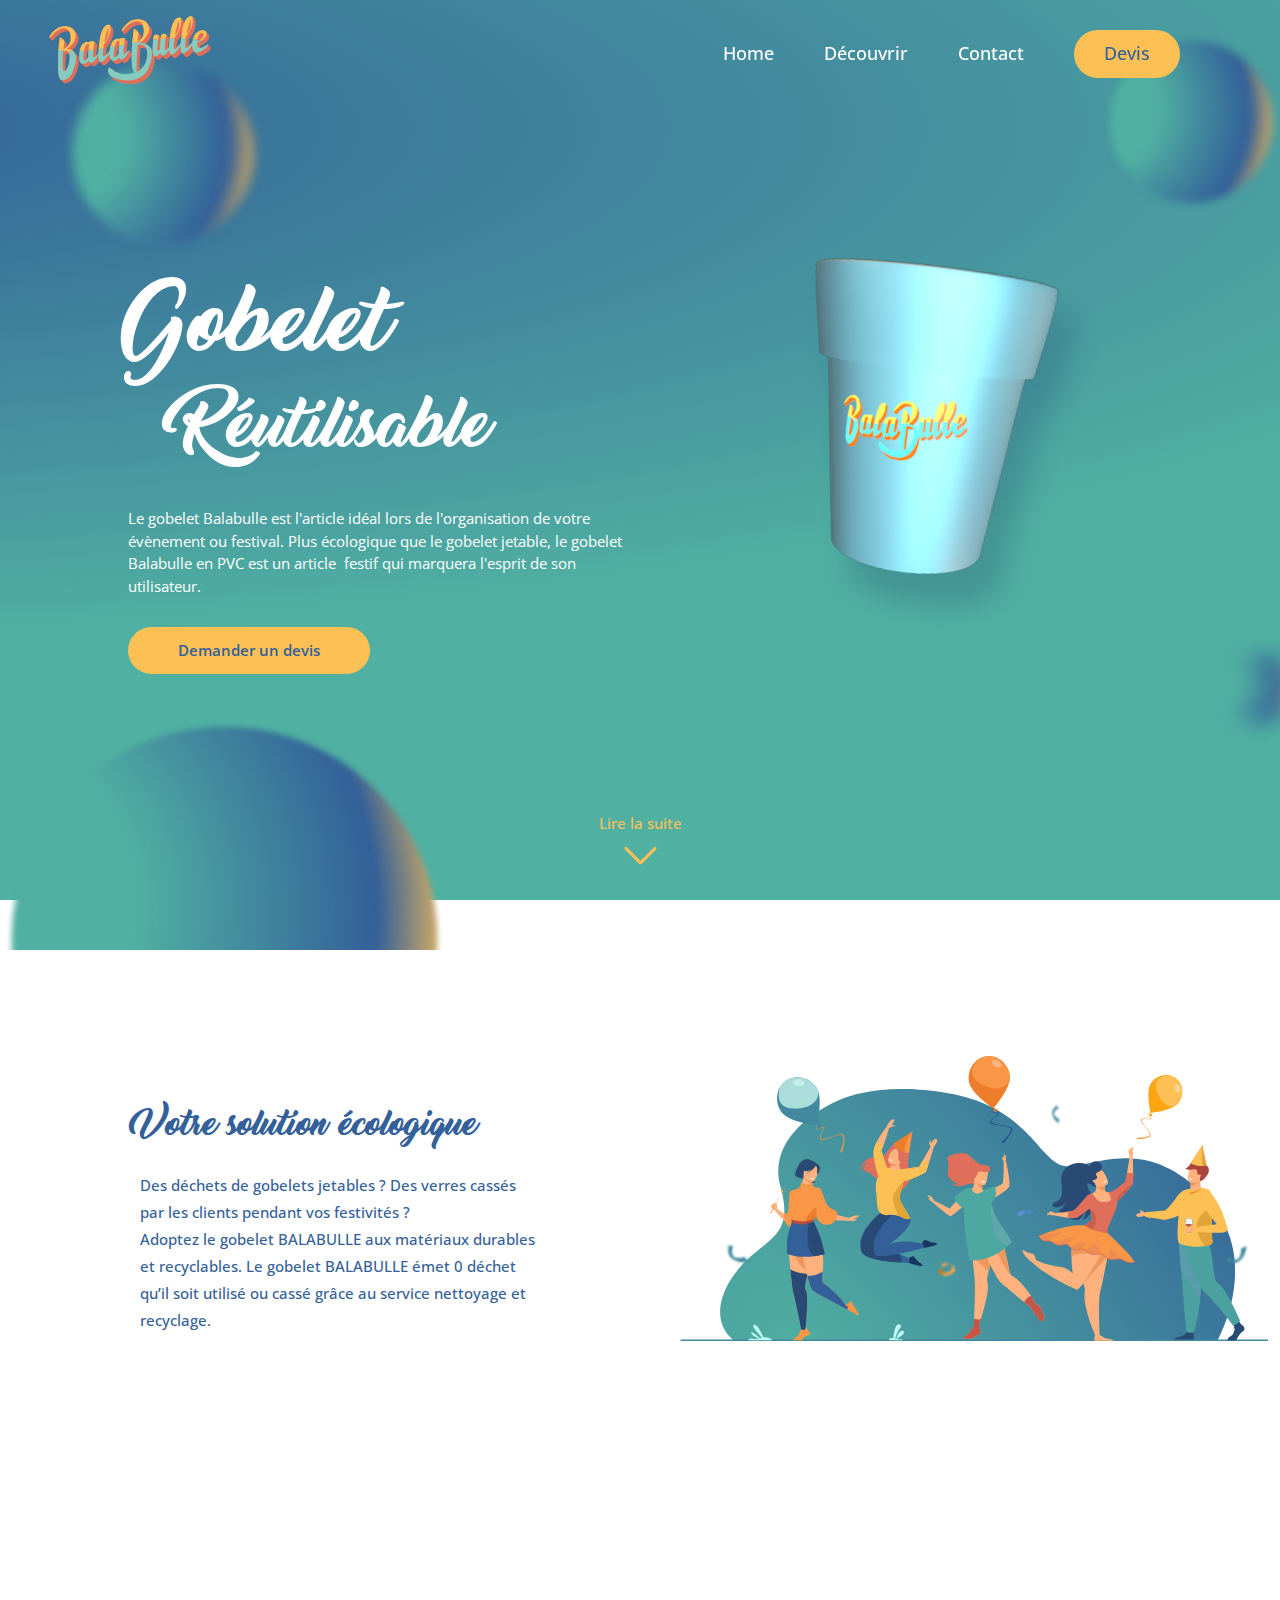
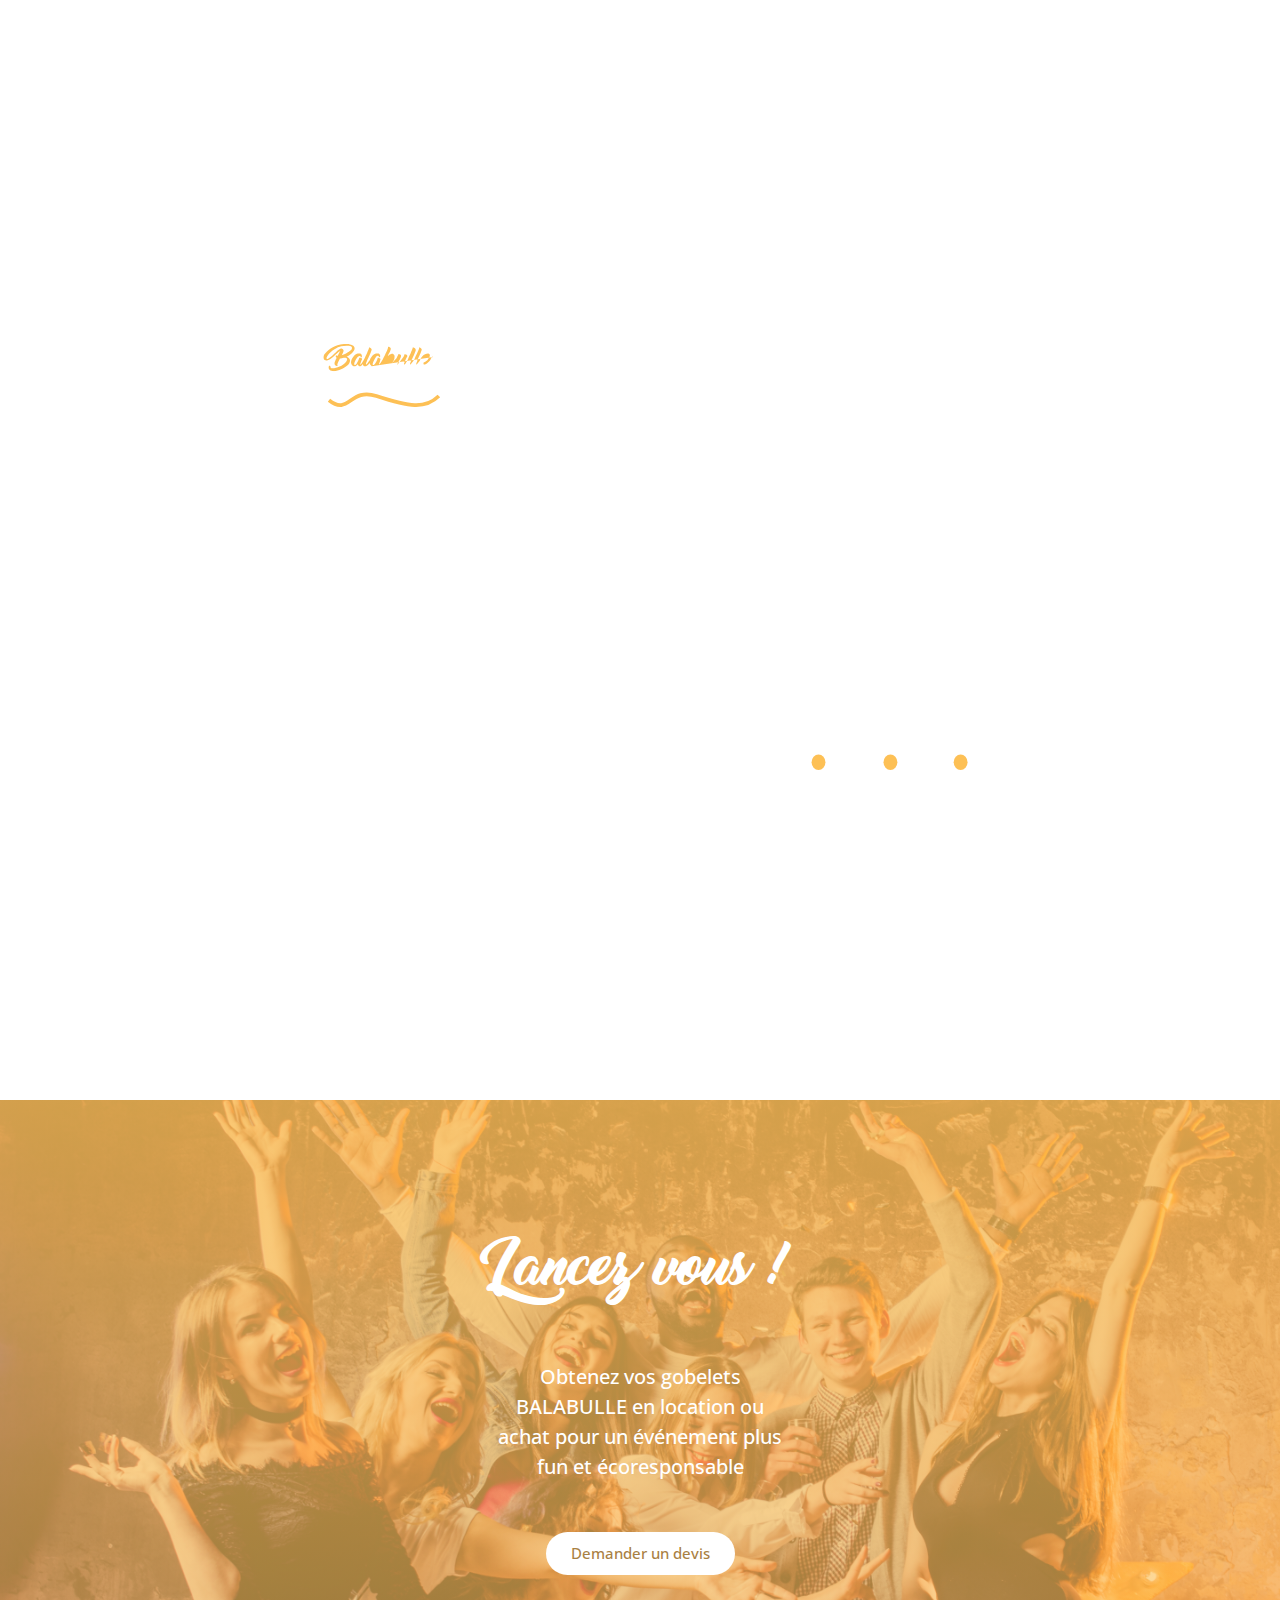
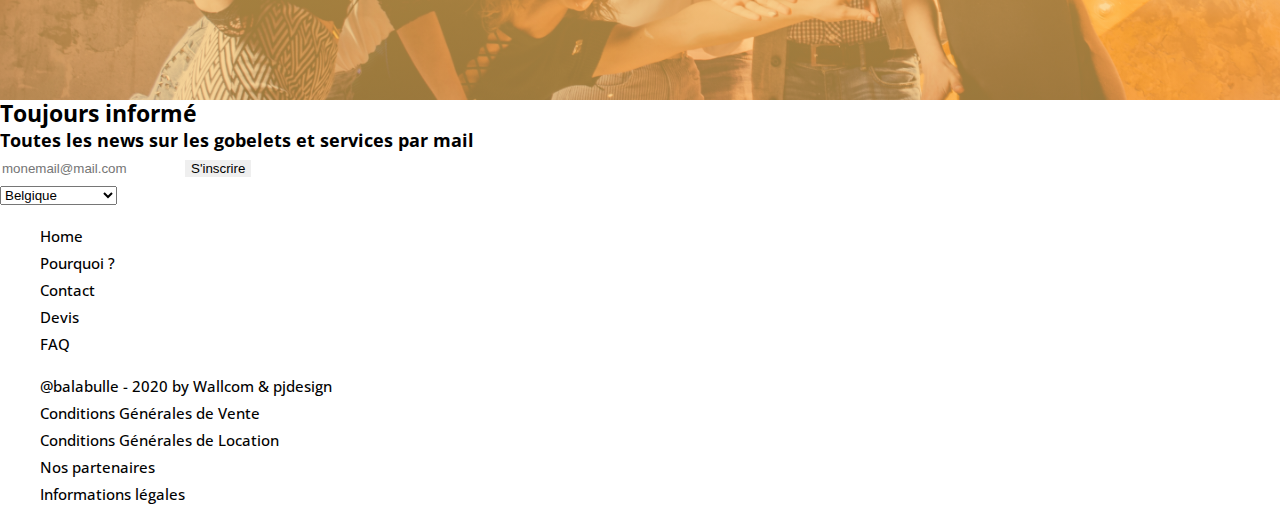
==== index.html @ 2c776050 "css panels" ====
<!DOCTYPE html>
<html lang="fr">
<head>
    <meta charset="UTF-8">
    <meta name="viewport" content="width=device-width, initial-scale=1.0">
    <meta http-equiv="X-UA-Compatible" content="ie=edge">
    <link rel="stylesheet" href="style.css" />
    <meta name="name" content="Balabulle - gobelet réutilisable"/>
    <meta name="description" content="Gobelet écologique pour votre événement ou festivité"/>
    <title>Accueil - Balabulle</title>
</head>
<body>
    <header class="start">
        <div class="menu-nav">
        <!--logo principal-->
        <a href="index.html" class="main-logo"><!--position relative-->
            <h1>Balabulle - Gobelet réutilisable - La solution écologique</h1><!--masquer-->
            <img src="/img/logo/logo.svg" alt="logo balabulle">
        </a>

        <!--Hamburger-->
        <div class="ham-button" aria-hidden="true">
            <span></span>
            <span></span>
            <span></span>
        </div>
        <!--menu principal-->
        <nav class="main-nav">
            <ul class="main-nav-list">

                <!--
                <li class="search">
                    <span class="search-button"></span>
                    <form method="get" class="search-form">
                        <label for="search">Entrez votre recherche</label>
                        <input
                            type="search"
                            id="search"
                            name="q"
                            aria-label="rechercher"
                            placeholder="Entrez votre recherche"
                            class="search-text"
                        />
                        <button class="submit-search">rechercher</button>
                        <div class="close-search"><div>annuler</div></div>
                    </form>
                </li>
                -->

                <li class="nav-link">
                    <a href="index.html">Home</a>
                </li>
                <li class="nav-link">
                    <a href="contact.html">Découvrir</a>
                </li>
                <li class="nav-link">
                    <a href="contact.html">Contact</a>
                </li>
                <li class="nav-link CTA">
                    <a href="">Devis</a>
                </li>
            </ul>
        </nav>
        <!--menu principal fin-->
        </div>
        <!--Hamburger fin-->
    <!--header texte-->
</header>
<main>
<section class="main-descr">
    <div class="header">
        <h2 class="header-title">
            <strong>Gobelet</strong>
            Réutilisable
        </h2>
        <p class="header-txt">Le gobelet Balabulle est l'article idéal lors de l'organisation de votre évènement ou festival. Plus écologique que le gobelet jetable, le gobelet  Balabulle en PVC est un article  festif qui marquera l'esprit de son utilisateur.</p>
        <a href="" class="CTA">Demander un devis</a>
    </div>
    <a href="#FirstPanel" class="more"><p>Lire la suite</p> <div class="look-bottom"><span></span><span></span></div></a>
</section>
    <!--header texte fin-->

<section class="panelContent oppositeBg" id="FirstPanel">
    <section class="productExplain">
        <h2>
            Votre solution écologique
        </h2>
        <p>Des déchets de gobelets jetables ? Des verres cassés par les clients pendant vos festivités ?</p>
        <p>Adoptez le gobelet BALABULLE aux matériaux durables et recyclables. Le gobelet BALABULLE émet 0 déchet qu’il soit utilisé ou cassé grâce au service nettoyage et recyclage.</p>
    </section>
    <aside class="panelCelebrationAnime" aria-hidden="true">
        <span class="balloon3"></span>
        <span class="balloon2"></span>
        <span class="balloon1"></span>
        <div class="character5">
            <span class="armright"></span>
            <span class="body"></span>
            <span class="armleft"></span>
            <span class="legright"></span>
            <span class="legleft"></span>
        </div>
        <div class="character4">
            <span class="body"></span>
            <span class="legright"></span>
            <span class="legleft"></span>
            <span class="hair"></span>
        </div>
        <div class="character3">
            <span class="body"></span>
            <span class="hair"></span>
            <span class="armleft"></span>
            <span class="armright"></span>
            <span class="legright"></span>
            <span class="legleft"></span>
        </div>
        <div class="character2">
            <span class="body"></span>
            <span class="legright"></span>
            <span class="legleft"></span>
        </div>
        <div class="character1">
            <span class="body"></span>
            <span class="legright"></span>
            <span class="legleft"></span>
            <span class="armleft"></span>
        </div>
        <span class="particle5"></span>
        <span class="particle4"></span>
        <span class="particle3"></span>
        <span class="particle2"></span>
        <span class="particle1"></span>
        <span class="bg"></span>
    </aside>
</section>
<section class="panelContent annulatemargin">
    <div class="productExplain">
        <h2>
            Pour un look fun !
        </h2>
        <p>Démarquez-vous lors de votre événement avec un gobelet qui a du style.</p>
    </div>
    <div class="panelContentIllustration cup" aria-hidden="true"></div>
</section>
<section class="panelContent">
    <div class="productExplain">
        <h2>
            Parfait pour vos événements
        </h2>
        <p>
            Nous vous livrons vos gobelets propres pour votre événement et les reprenons à la fin. Vous vous occupez que de gérer les cautions et ne payez que le transport et le lavage.
             Vous pouvez déjà disposer de nos gobelets à partir d’une commande minimale de 500 gobelets ?</p>
    </div>
    <div class="panelContentIllustration bar" ariahidden="true"></div>
</section>
<section class="HeroContainer">
    <h2>Lancez vous !</h2>
    <p>Obtenez vos gobelets BALABULLE en location ou achat pour un événement plus fun et écoresponsable</p>
    <a href="" class="CTA">Demander un devis</a>
</section>
</main>
<footer>
    <section class="newsletter">
        
        <form method="get" class="newsletter-form">
            <label for="email"><h2>Toujours informé</h2>
        <h3>Toutes les news sur les gobelets et services par mail</h3></label>
            <input
                type="email"
                id="email"
                placeholder="monemail@mail.com"
                class="newsletter-input"
            />
            <button class="submit-email">S'inscrire</button>
        </form>
    </section>
    <section class="socialmedia"></section>
    <section class="countryandnav">
        <div class="country">
            <select name="" id="">
                <option value="BE">Belgique</option>
                <option value="NL">Netherland</option>
                <option value="LU">Luxembourg</option>
                <option value="FR">France</option>
                <option value="DE">Allemagne</option>
                <option value="GB">United Kingdom</option>
                <option value="US">United States</option>
                <option value="INT">International</option>
            </select>
        </div>
        <nav class="secondnav">
            <ul class="secondary-nav-list">
                <li class="nav-link">
                    <a href="index.html">Home</a>
                </li>
                <li class="nav-link">
                    <a href="contact.html">Pourquoi ?</a>
                </li>
                <li class="nav-link">
                    <a href="contact.html">Contact</a>
                </li>
                <li class="nav-link CTA">
                    <a href="">Devis</a>
                </li>
                <li class="nav-link">
                    <a href="">FAQ</a>
                </li>
            </ul>
        </nav>
    </section>
    <nav class="footermenu">
        <ul class="footer-nav-list">
            <li class="nav-link">
                <a href="index.html">@balabulle - 2020 by Wallcom & pjdesign</a>
            </li>
            <li class="nav-link">
                <a href="contact.html">Conditions Générales de Vente</a>
            </li>
            <li class="nav-link">
                <a href="contact.html">Conditions Générales de Location</a>
            </li>
            <li class="nav-link CTA">
                <a href="">Nos partenaires</a>
            </li>
            <li class="nav-link">
                <a href="">Informations légales</a>
            </li>
        </ul>
    </nav>
</footer>
<script src="animations.js"></script>
</body>
</html>
---- style.css ----
@import url("https://fonts.googleapis.com/css2?family=Open+Sans:ital,wght@0,300;0,400;0,600;0,700;0,800;1,300;1,400;1,600;1,700;1,800&display=swap");
@-webkit-keyframes animated-bubbles {
  0% {
    background-position-x: 60px, 5px, 1100px, 1200px, 1800px,2200px, 0;
    background-position-y: 50px,80vh, 30px, 70vh, 70vh,-10vh, 0;
  }
  50% {
    background-position-x: 60px, 5px, 1100px, 1200px, 1800px,2200px, 0;
    background-position-y: 30px,90vh, 60px, 60vh, 80vh,0vh, 0;
  }
  100% {
    background-position-x: 60px, 5px, 1100px, 1200px, 1800px,2200px, 0;
    background-position-y: 50px,80vh, 30px, 70vh, 70vh,-10vh, 0;
  }
}
@keyframes animated-bubbles {
  0% {
    background-position-x: 60px, 5px, 1100px, 1200px, 1800px,2200px, 0;
    background-position-y: 50px,80vh, 30px, 70vh, 70vh,-10vh, 0;
  }
  50% {
    background-position-x: 60px, 5px, 1100px, 1200px, 1800px,2200px, 0;
    background-position-y: 30px,90vh, 60px, 60vh, 80vh,0vh, 0;
  }
  100% {
    background-position-x: 60px, 5px, 1100px, 1200px, 1800px,2200px, 0;
    background-position-y: 50px,80vh, 30px, 70vh, 70vh,-10vh, 0;
  }
}

@-webkit-keyframes animated-particle {
  0% {
    -webkit-transform: translateY(-20px);
            transform: translateY(-20px);
    opacity: 0;
  }
  15% {
    -webkit-transform: translateY(-10px);
            transform: translateY(-10px);
    opacity: 1;
  }
  85% {
    -webkit-transform: translateY(10px);
            transform: translateY(10px);
    opacity: 1;
  }
  100% {
    -webkit-transform: translateY(20px);
            transform: translateY(20px);
    opacity: 0;
  }
}

@keyframes animated-particle {
  0% {
    -webkit-transform: translateY(-20px);
            transform: translateY(-20px);
    opacity: 0;
  }
  15% {
    -webkit-transform: translateY(-10px);
            transform: translateY(-10px);
    opacity: 1;
  }
  85% {
    -webkit-transform: translateY(10px);
            transform: translateY(10px);
    opacity: 1;
  }
  100% {
    -webkit-transform: translateY(20px);
            transform: translateY(20px);
    opacity: 0;
  }
}

@-webkit-keyframes animated-character1-legright {
  0% {
    -webkit-transform: rotate(0deg);
            transform: rotate(0deg);
  }
  50% {
    -webkit-transform: rotate(-15deg);
            transform: rotate(-15deg);
  }
  100% {
    -webkit-transform: rotate(0deg);
            transform: rotate(0deg);
  }
}

@keyframes animated-character1-legright {
  0% {
    -webkit-transform: rotate(0deg);
            transform: rotate(0deg);
  }
  50% {
    -webkit-transform: rotate(-15deg);
            transform: rotate(-15deg);
  }
  100% {
    -webkit-transform: rotate(0deg);
            transform: rotate(0deg);
  }
}

@-webkit-keyframes animated-character1-armleft {
  0% {
    -webkit-transform: rotate(0deg);
            transform: rotate(0deg);
  }
  50% {
    -webkit-transform: rotate(20deg);
            transform: rotate(20deg);
  }
  100% {
    -webkit-transform: rotate(0deg);
            transform: rotate(0deg);
  }
}

@keyframes animated-character1-armleft {
  0% {
    -webkit-transform: rotate(0deg);
            transform: rotate(0deg);
  }
  50% {
    -webkit-transform: rotate(20deg);
            transform: rotate(20deg);
  }
  100% {
    -webkit-transform: rotate(0deg);
            transform: rotate(0deg);
  }
}

@-webkit-keyframes animated-character2-legs {
  0% {
    -webkit-transform: rotate(0deg);
            transform: rotate(0deg);
  }
  50% {
    -webkit-transform: rotate(-20deg);
            transform: rotate(-20deg);
  }
  100% {
    -webkit-transform: rotate(0deg);
            transform: rotate(0deg);
  }
}

@keyframes animated-character2-legs {
  0% {
    -webkit-transform: rotate(0deg);
            transform: rotate(0deg);
  }
  50% {
    -webkit-transform: rotate(-20deg);
            transform: rotate(-20deg);
  }
  100% {
    -webkit-transform: rotate(0deg);
            transform: rotate(0deg);
  }
}

@-webkit-keyframes animated-character3-leg {
  0% {
    -webkit-transform: rotate(0deg);
            transform: rotate(0deg);
  }
  50% {
    -webkit-transform: rotate(-10deg);
            transform: rotate(-10deg);
  }
  100% {
    -webkit-transform: rotate(0deg);
            transform: rotate(0deg);
  }
}

@keyframes animated-character3-leg {
  0% {
    -webkit-transform: rotate(0deg);
            transform: rotate(0deg);
  }
  50% {
    -webkit-transform: rotate(-10deg);
            transform: rotate(-10deg);
  }
  100% {
    -webkit-transform: rotate(0deg);
            transform: rotate(0deg);
  }
}

@-webkit-keyframes animated-character3-armright {
  0% {
    -webkit-transform: rotate(0deg);
            transform: rotate(0deg);
  }
  50% {
    -webkit-transform: rotate(10deg);
            transform: rotate(10deg);
  }
  100% {
    -webkit-transform: rotate(0deg);
            transform: rotate(0deg);
  }
}

@keyframes animated-character3-armright {
  0% {
    -webkit-transform: rotate(0deg);
            transform: rotate(0deg);
  }
  50% {
    -webkit-transform: rotate(10deg);
            transform: rotate(10deg);
  }
  100% {
    -webkit-transform: rotate(0deg);
            transform: rotate(0deg);
  }
}

@-webkit-keyframes animated-character3-armleft {
  0% {
    -webkit-transform: rotate(0deg);
            transform: rotate(0deg);
  }
  50% {
    -webkit-transform: rotate(-10deg);
            transform: rotate(-10deg);
  }
  100% {
    -webkit-transform: rotate(0deg);
            transform: rotate(0deg);
  }
}

@keyframes animated-character3-armleft {
  0% {
    -webkit-transform: rotate(0deg);
            transform: rotate(0deg);
  }
  50% {
    -webkit-transform: rotate(-10deg);
            transform: rotate(-10deg);
  }
  100% {
    -webkit-transform: rotate(0deg);
            transform: rotate(0deg);
  }
}

@-webkit-keyframes animated-character3-hair {
  0% {
    -webkit-transform: rotate(0deg);
            transform: rotate(0deg);
  }
  50% {
    -webkit-transform: rotate(-16deg);
            transform: rotate(-16deg);
  }
  100% {
    -webkit-transform: rotate(0deg);
            transform: rotate(0deg);
  }
}

@keyframes animated-character3-hair {
  0% {
    -webkit-transform: rotate(0deg);
            transform: rotate(0deg);
  }
  50% {
    -webkit-transform: rotate(-16deg);
            transform: rotate(-16deg);
  }
  100% {
    -webkit-transform: rotate(0deg);
            transform: rotate(0deg);
  }
}

@-webkit-keyframes animated-character4-leg {
  0% {
    -webkit-transform: rotate(0deg);
            transform: rotate(0deg);
  }
  50% {
    -webkit-transform: rotate(15deg);
            transform: rotate(15deg);
  }
  100% {
    -webkit-transform: rotate(0deg);
            transform: rotate(0deg);
  }
}

@keyframes animated-character4-leg {
  0% {
    -webkit-transform: rotate(0deg);
            transform: rotate(0deg);
  }
  50% {
    -webkit-transform: rotate(15deg);
            transform: rotate(15deg);
  }
  100% {
    -webkit-transform: rotate(0deg);
            transform: rotate(0deg);
  }
}

@-webkit-keyframes animated-character5-armleft {
  0% {
    -webkit-transform: rotate(0deg);
            transform: rotate(0deg);
  }
  50% {
    -webkit-transform: rotate(-35deg);
            transform: rotate(-35deg);
  }
  100% {
    -webkit-transform: rotate(0deg);
            transform: rotate(0deg);
  }
}

@keyframes animated-character5-armleft {
  0% {
    -webkit-transform: rotate(0deg);
            transform: rotate(0deg);
  }
  50% {
    -webkit-transform: rotate(-35deg);
            transform: rotate(-35deg);
  }
  100% {
    -webkit-transform: rotate(0deg);
            transform: rotate(0deg);
  }
}

@-webkit-keyframes animated-character5-armright {
  0% {
    -webkit-transform: rotate(0deg);
            transform: rotate(0deg);
  }
  50% {
    -webkit-transform: rotate(15deg);
            transform: rotate(15deg);
  }
  100% {
    -webkit-transform: rotate(0deg);
            transform: rotate(0deg);
  }
}

@keyframes animated-character5-armright {
  0% {
    -webkit-transform: rotate(0deg);
            transform: rotate(0deg);
  }
  50% {
    -webkit-transform: rotate(15deg);
            transform: rotate(15deg);
  }
  100% {
    -webkit-transform: rotate(0deg);
            transform: rotate(0deg);
  }
}

@-webkit-keyframes animated-balloon {
  0% {
    -webkit-transform: translateY(0);
            transform: translateY(0);
  }
  50% {
    -webkit-transform: translateY(-20px);
            transform: translateY(-20px);
  }
  100% {
    -webkit-transform: translateY(0);
            transform: translateY(0);
  }
}

@keyframes animated-balloon {
  0% {
    -webkit-transform: translateY(0);
            transform: translateY(0);
  }
  50% {
    -webkit-transform: translateY(-20px);
            transform: translateY(-20px);
  }
  100% {
    -webkit-transform: translateY(0);
            transform: translateY(0);
  }
}

@font-face {
  font-family: 'Thinking_of_Betty';
  font-weight: 500;
  src: url("/font/Thinking_of_Betty.ttf") format("truetype");
}

@font-face {
  font-family: 'Thinking_of_Betty';
  font-weight: 400;
  src: url("/font/Thinking_of_Betty_Light.ttf") format("truetype");
}

body {
  width: 100vw;
  min-height: 100vh;
  overflow-x: hidden;
  font-family: 'Open Sans', sans-serif;
  font-weight: 500;
  line-height: 180%;
  font-size: 15px;
  margin: 0;
  padding: 0;
}

ul {
  list-style: none;
}

li {
  text-decoration: none;
}

a {
  text-decoration: none;
  color: black;
}

button {
  border: none;
  color: black;
  background-color: none;
}

input {
  border: none;
  background-color: none;
  color: black;
}

fieldset {
  border: none;
}

section {
  margin: 0;
  padding: 0;
}

article {
  margin: 0;
  padding: 0;
}

div {
  margin: 0;
  padding: 0;
}

h1 {
  margin: 0;
  padding: 0;
}

h2 {
  margin: 0;
  padding: 0;
}

h3 {
  margin: 0;
  padding: 0;
}

h4 {
  margin: 0;
  padding: 0;
}

p {
  margin: 0;
  padding: 0;
}

a {
  margin: 0;
  padding: 0;
}

img {
  max-width: 100vw;
}

figure {
  margin: 0;
  padding: 0;
}

html {
  scroll-behavior: smooth;
}

main {
  background: url(/img/normal-ball.png), url(/img/big-ball.png), url(/img/small-ball.png), url(/img/tiny-ball.png), url(/img/normal-ball.png), url(/img/big-ball.png), radial-gradient(160.45% 57.32% at -24.34% 14.24%, #336099 0%, #50B0A2 100%);
  background-position-x: 60px, 5px, 1100px, 1200px, 1800px,2200px, 0;
  background-position-y: 50px,80vh, 30px, 70vh, 70vh,-10vh, 0;
  background-size: 206px, 439px, 182px, 116px, 200px,300px, cover;
  background-repeat: no-repeat;
  background-attachment: fixed;
  position: relative;
  overflow: hidden;
  -webkit-animation-name: animated-bubbles;
          animation-name: animated-bubbles;
  -webkit-animation-iteration-count: infinite;
          animation-iteration-count: infinite;
  -webkit-animation-fill-mode: forwards;
          animation-fill-mode: forwards;
  -webkit-animation-duration: 15s;
          animation-duration: 15s;
  -webkit-animation-delay: 2s;
          animation-delay: 2s;
  -webkit-animation-timing-function: ease-in-out;
          animation-timing-function: ease-in-out;
}

main .main-descr {
  height: 100vh;
  width: 100vw;
  display: -webkit-box;
  display: -ms-flexbox;
  display: flex;
  -webkit-box-orient: vertical;
  -webkit-box-direction: normal;
      -ms-flex-direction: column;
          flex-direction: column;
  -webkit-box-pack: center;
      -ms-flex-pack: center;
          justify-content: center;
  -webkit-box-align: center;
      -ms-flex-align: center;
          align-items: center;
}

@media screen and (max-height: 570px) {
  main .main-descr {
    -webkit-box-pack: end;
        -ms-flex-pack: end;
            justify-content: flex-end;
    height: 80vh;
    margin-bottom: 20vh;
  }
}

main .main-descr .header {
  height: 30vh;
  width: calc(100vw - 20vw);
  display: -webkit-box;
  display: -ms-flexbox;
  display: flex;
  -webkit-box-orient: vertical;
  -webkit-box-direction: normal;
      -ms-flex-direction: column;
          flex-direction: column;
  -webkit-box-pack: center;
      -ms-flex-pack: center;
          justify-content: center;
  -webkit-box-align: start;
      -ms-flex-align: start;
          align-items: flex-start;
  margin-left: 10vw;
  margin-right: 10vw;
  z-index: 999;
}

main .main-descr .header .header-title {
  font-family: Thinking_of_Betty;
  font-weight: 500;
  display: -webkit-box;
  display: -ms-flexbox;
  display: flex;
  -webkit-box-orient: vertical;
  -webkit-box-direction: normal;
      -ms-flex-direction: column;
          flex-direction: column;
  -webkit-box-pack: center;
      -ms-flex-pack: center;
          justify-content: center;
  -webkit-box-align: start;
      -ms-flex-align: start;
          align-items: flex-start;
  font-size: 2rem;
  line-height: 180%;
  margin-left: 50px;
}

@media screen and (max-height: 570px) {
  main .main-descr .header .header-title {
    margin-bottom: 20px;
  }
}

main .main-descr .header .header-title strong {
  font-family: Thinking_of_Betty;
  font-weight: 500;
  font-size: 2.5rem;
  margin-left: -50px;
}

main .main-descr .header .header-txt {
  font-weight: 400;
  line-height: 150%;
  margin-top: 30px;
}

main .main-descr .header .CTA {
  padding: 10px 50px;
  border-radius: 50px;
  color: #336099;
  background-color: #FDC055;
  margin-bottom: 50px;
  font-weight: 600;
  margin-top: 30px;
}

main .main-descr::before {
  content: '';
  display: block;
  width: 300px;
  height: 300px;
  margin-bottom: 50px;
  margin-top: -100px;
  background: url(/img/cup-render.png);
  background-repeat: no-repeat;
  background-size: contain;
  background-position: center;
  z-index: 999;
}

@media screen and (max-height: 570px) {
  main .main-descr::before {
    display: none;
  }
  main .main-descr .more {
    top: 98vh;
  }
}

@media screen and (min-width: 900px) {
  main .main-descr {
    display: -webkit-box;
    display: -ms-flexbox;
    display: flex;
    -webkit-box-orient: horizontal;
    -webkit-box-direction: normal;
        -ms-flex-direction: row;
            flex-direction: row;
    -webkit-box-pack: start;
        -ms-flex-pack: start;
            justify-content: flex-start;
    -webkit-box-align: center;
        -ms-flex-align: center;
            align-items: center;
  }
  main .main-descr .header {
    height: 100vh;
    width: 500px;
    display: -webkit-box;
    display: -ms-flexbox;
    display: flex;
    -webkit-box-orient: vertical;
    -webkit-box-direction: normal;
        -ms-flex-direction: column;
            flex-direction: column;
    -webkit-box-pack: center;
        -ms-flex-pack: center;
            justify-content: center;
    -webkit-box-align: start;
        -ms-flex-align: start;
            align-items: flex-start;
    margin-left: 10vw;
    margin-right: 0;
    margin-top: 100px;
  }
  main .main-descr .header .header-title {
    font-family: Thinking_of_Betty;
    font-weight: 500;
    display: -webkit-box;
    display: -ms-flexbox;
    display: flex;
    -webkit-box-orient: vertical;
    -webkit-box-direction: normal;
        -ms-flex-direction: column;
            flex-direction: column;
    -webkit-box-pack: center;
        -ms-flex-pack: center;
            justify-content: center;
    -webkit-box-align: start;
        -ms-flex-align: start;
            align-items: flex-start;
    font-size: 3.5rem;
    line-height: 180%;
    margin-left: 50px;
  }
  main .main-descr .header .header-title strong {
    font-family: Thinking_of_Betty;
    font-weight: 500;
    font-size: 4.5rem;
    margin-left: -50px;
  }
  main .main-descr::after {
    content: '';
    display: block;
    width: 45vw;
    height: 70vh;
    background: url(/img/cup-render.png);
    background-repeat: no-repeat;
    background-size: cover;
    background-position: center;
    z-index: 999;
  }
  main .main-descr::before {
    display: none;
  }
}

main .more {
  position: absolute;
  top: 90vh;
  left: 50vw;
  -webkit-transform: translateX(-50%);
          transform: translateX(-50%);
  display: -webkit-box;
  display: -ms-flexbox;
  display: flex;
  -webkit-box-orient: vertical;
  -webkit-box-direction: normal;
      -ms-flex-direction: column;
          flex-direction: column;
  -webkit-box-pack: center;
      -ms-flex-pack: center;
          justify-content: center;
  -webkit-box-align: center;
      -ms-flex-align: center;
          align-items: center;
  color: #FDC055;
  z-index: 999;
}

@media screen and (max-width: 900px) {
  main .more {
    top: 93vh;
  }
  main .more :first-child {
    display: none;
  }
}

main .more .look-bottom {
  position: relative;
  width: 50px;
  height: 50px;
}

main .more .look-bottom :first-child,
main .more .look-bottom :last-child {
  display: block;
  position: absolute;
  width: 23px;
  height: 3px;
  border-radius: 70px;
  background: #FDC055;
}

main .more .look-bottom :first-child {
  bottom: 60%;
  left: 6px;
  -webkit-transform: rotate(45deg);
          transform: rotate(45deg);
}

main .more .look-bottom :last-child {
  bottom: 60%;
  right: 6px;
  -webkit-transform: rotate(-45deg);
          transform: rotate(-45deg);
}

main section {
  color: white;
  z-index: 9999;
}

header {
  position: absolute;
  width: 100vw;
  height: 100px;
  padding: 0;
  margin: 0;
  top: 0;
  left: 0;
}

@media screen and (min-width: 900px) {
  header {
    position: fixed;
    background: whitesmoke;
    -webkit-transition: all 300ms ease-in-out;
    transition: all 300ms ease-in-out;
    z-index: 99999;
  }
}

header .menu-nav {
  top: 0;
  left: 0;
  margin: 0;
  padding: 0;
  width: 100vw;
  display: -webkit-box;
  display: -ms-flexbox;
  display: flex;
  -webkit-box-orient: horizontal;
  -webkit-box-direction: normal;
      -ms-flex-direction: row;
          flex-direction: row;
  -webkit-box-pack: justify;
      -ms-flex-pack: justify;
          justify-content: space-between;
  position: absolute;
  z-index: 19999;
}

header .menu-nav .main-logo {
  display: block;
  width: 200px;
  height: 100px;
  overflow: hidden;
  position: relative;
  margin-left: 0px;
}

@media screen and (min-width: 900px) {
  header .menu-nav .main-logo {
    margin-left: 30px;
    z-index: 999999999;
  }
}

header .menu-nav .main-logo h1 {
  position: absolute;
  bottom: 150vh;
}

header .menu-nav .main-logo img {
  position: absolute;
  width: 100%;
  top: 50%;
  left: 50%;
  -webkit-transform: translate(-50%, -50%);
          transform: translate(-50%, -50%);
}

header .menu-nav .main-logo.active {
  position: fixed;
}

header .menu-nav .ham-button {
  display: block;
  width: 30px;
  height: 25px;
  position: fixed;
  z-index: 9999;
  margin: 30px;
  margin-right: 30px;
  top: 0;
  right: 0;
}

@media screen and (min-width: 900px) {
  header .menu-nav .ham-button {
    display: none;
  }
}

header .menu-nav .ham-button :nth-child(1),
header .menu-nav .ham-button :nth-child(2),
header .menu-nav .ham-button :nth-child(3) {
  display: block;
  position: absolute;
  height: 4px;
  background-color: white;
  right: 0;
  -webkit-transform-origin: center;
          transform-origin: center;
  transform-origin: center;
  -webkit-transition: all 300ms ease-in-out;
  transition: all 300ms ease-in-out;
}

header .menu-nav .ham-button :nth-child(1) {
  width: 24px;
  top: 0;
}

header .menu-nav .ham-button :nth-child(2) {
  width: 30px;
  top: 50%;
  -webkit-transform: translateY(-50%);
          transform: translateY(-50%);
}

header .menu-nav .ham-button :nth-child(3) {
  width: 15px;
  bottom: 0;
}

header .menu-nav .ham-button.active {
  position: fixed;
  top: 0;
  right: 0;
}

header .menu-nav .ham-button.active > :nth-child(1) {
  width: 30px;
  top: 50%;
  background-color: #336099;
  -webkit-transform: translateY(-50%) rotate(45deg);
          transform: translateY(-50%) rotate(45deg);
}

header .menu-nav .ham-button.active > :nth-child(2) {
  opacity: 0;
  background-color: #336099;
}

header .menu-nav .ham-button.active > :nth-child(3) {
  width: 30px;
  top: 50%;
  background-color: #336099;
  -webkit-transform: translateY(-50%) rotate(-45deg);
          transform: translateY(-50%) rotate(-45deg);
}

header .menu-nav .ham-button.darkversion :nth-child(1),
header .menu-nav .ham-button.darkversion :nth-child(2),
header .menu-nav .ham-button.darkversion :nth-child(3) {
  background-color: #336099;
}

header .menu-nav .ham-button:hover > :nth-child(1),
header .menu-nav .ham-button:hover > :nth-child(2),
header .menu-nav .ham-button:hover > :nth-child(3),
header .menu-nav .ham-button:focus > :nth-child(1),
header .menu-nav .ham-button:focus > :nth-child(2),
header .menu-nav .ham-button:focus > :nth-child(3) {
  width: 30px;
}

header .menu-nav .main-nav {
  position: fixed;
  top: -100vh;
  left: 0vw;
  padding: 0;
  margin: 0;
  width: 100vw;
  height: 100vh;
  background: white;
  display: -webkit-box;
  display: -ms-flexbox;
  display: flex;
  -webkit-box-align: center;
      -ms-flex-align: center;
          align-items: center;
  -webkit-box-pack: center;
      -ms-flex-pack: center;
          justify-content: center;
  z-index: 8000;
  -webkit-transition: all 300ms ease-in-out;
  transition: all 300ms ease-in-out;
}

header .menu-nav .main-nav .main-nav-list {
  margin: 0;
  padding: 50px;
  display: -webkit-box;
  display: -ms-flexbox;
  display: flex;
  -webkit-box-orient: vertical;
  -webkit-box-direction: normal;
      -ms-flex-direction: column;
          flex-direction: column;
  -webkit-box-pack: center;
      -ms-flex-pack: center;
          justify-content: center;
  -webkit-box-align: center;
      -ms-flex-align: center;
          align-items: center;
}

header .menu-nav .main-nav .main-nav-list .nav-link {
  margin: 0;
  padding: 0;
  margin-top: 40px;
}

header .menu-nav .main-nav .main-nav-list .nav-link a {
  font-size: 24px;
  color: #336099;
}

header .menu-nav .main-nav .main-nav-list .CTA {
  padding: 10px 30px;
  border-radius: 50px;
  color: #336099;
  background-color: #FDC055;
}

header .menu-nav .main-nav .main-nav-list .CTA a {
  color: #336099;
}

header .menu-nav .main-nav.active {
  top: 0;
}

@media screen and (min-width: 900px) {
  header .menu-nav .main-nav {
    left: 0vw;
    top: 0;
    width: 100vw;
    height: 80px;
    background: none;
    display: block;
  }
  header .menu-nav .main-nav .main-nav-list {
    -webkit-box-orient: horizontal;
    -webkit-box-direction: normal;
        -ms-flex-direction: row;
            flex-direction: row;
    -webkit-box-pack: end;
        -ms-flex-pack: end;
            justify-content: flex-end;
    -webkit-box-align: center;
        -ms-flex-align: center;
            align-items: center;
    padding-right: 50px;
    padding-top: 30px;
  }
  header .menu-nav .main-nav .main-nav-list .nav-link {
    margin-top: 0;
    margin-right: 50px;
    position: relative;
  }
  header .menu-nav .main-nav .main-nav-list .nav-link a {
    font-weight: 500;
    font-size: 18px;
    color: #336099;
    -webkit-transition: all 300ms ease-in-out;
    transition: all 300ms ease-in-out;
  }
  header .menu-nav .main-nav .main-nav-list .CTA a {
    color: #336099;
  }
  header .menu-nav .main-nav .main-nav-list .nav-link:hover a {
    font-size: 21px;
    color: #FDC055;
  }
  header .menu-nav .main-nav .main-nav-list .CTA:hover {
    background-color: #336099;
  }
  header .menu-nav .main-nav .main-nav-list .CTA:hover a {
    color: #FDC055;
  }
}

@media screen and (min-width: 900px) {
  header.start {
    background: rgba(250, 250, 250, 0);
  }
  header.start .main-nav .main-nav-list .nav-link a {
    color: white;
  }
  header.start .main-nav .main-nav-list .CTA a {
    color: #336099;
  }
  header.start .main-nav .main-nav-list .CTA:hover {
    background-color: white;
  }
  header.start .main-nav .main-nav-list .CTA:hover a {
    color: #336099;
  }
}

.panelContent.oppositeBg {
  background: -webkit-gradient(linear, left top, left bottom, from(#FFFFFF), to(#FFFFFF)), url("data:image/svg+xml,%3Csvg width='1440' height='327' viewBox='0 0 1440 327' fill='none' xmlns='http://www.w3.org/2000/svg'%3E%3Cpath d='M712 171C306 171 43.1667 274.667 -37.5 326.5V0H1459V326.5C1379.17 274.667 1118 171 712 171Z' fill='white'/%3E%3C/svg%3E%0A");
  background: linear-gradient(180deg, #FFFFFF 0%, #FFFFFF 100%), url("data:image/svg+xml,%3Csvg width='1440' height='327' viewBox='0 0 1440 327' fill='none' xmlns='http://www.w3.org/2000/svg'%3E%3Cpath d='M712 171C306 171 43.1667 274.667 -37.5 326.5V0H1459V326.5C1379.17 274.667 1118 171 712 171Z' fill='white'/%3E%3C/svg%3E%0A");
  background-size: 100% 200px,cover;
  background-position-y: 0%, 200px;
  background-position-x: left, center;
  background-repeat: no-repeat;
  height: 1000px;
  width: 100vw;
  color: #3A749C;
  margin-top: 50px;
  display: -webkit-box;
  display: -ms-flexbox;
  display: flex;
  -webkit-box-orient: vertical;
  -webkit-box-direction: reverse;
      -ms-flex-direction: column-reverse;
          flex-direction: column-reverse;
  -webkit-box-pack: end;
      -ms-flex-pack: end;
          justify-content: flex-end;
  -webkit-box-align: center;
      -ms-flex-align: center;
          align-items: center;
}

.panelContent.oppositeBg .productExplain {
  color: #336099;
  width: calc(100vw - 20vw);
  margin-top: 20px;
}

.panelContent.oppositeBg .productExplain h2 {
  font-family: Thinking_of_Betty;
  font-weight: 500;
  font-size: 1.8rem;
  margin-bottom: 20px;
  line-height: 180%;
}

.panelContent.oppositeBg .panelCelebrationAnime {
  position: relative;
  width: 375px;
  height: 220px;
  margin-top: 50px;
  margin-bottom: 25px;
  overflow: hidden;
}

.panelContent.oppositeBg .panelCelebrationAnime .balloon3 {
  display: block;
  position: absolute;
  width: 14%;
  height: 19%;
  top: 21%;
  left: 78%;
  background-image: url("data:image/svg+xml,%3Csvg width='41' height='57' viewBox='0 0 41 57' fill='none' xmlns='http://www.w3.org/2000/svg'%3E%3Cpath d='M37.2683 24.6514C36.601 25.5862 35.686 26.4448 34.6183 27.2079C27.4501 32.2829 12.7703 33.6756 12.7703 33.6756C12.7703 33.6756 8.04232 14.7113 13.1135 7.53772C16.9455 2.11935 23.3321 -0.341807 29.0896 0.821998C30.9579 1.20357 32.75 1.94764 34.3705 3.11145C41.0431 7.8239 42.3395 17.4778 37.2683 24.6514Z' fill='%23FFA412'/%3E%3Cpath d='M12.7703 33.6757C12.7703 33.6757 11.1307 35.4309 11.7598 36.0796C12.408 36.7283 14.0285 36.8046 14.2763 36.3085C14.5242 35.8125 12.7703 33.6757 12.7703 33.6757Z' fill='%23FFA412'/%3E%3Cpath d='M12.9228 33.9427L12.5224 33.6565C12.4462 33.5993 12.4271 33.4848 12.4843 33.3894C12.5415 33.3131 12.6559 33.294 12.7512 33.3513L13.1515 33.6375C13.2278 33.6947 13.2468 33.8092 13.1896 33.9046C13.1134 33.9809 12.999 34 12.9228 33.9427Z' fill='%23F99746'/%3E%3Cpath d='M0.397461 56.5129C0.397461 56.5129 0.721559 56.2076 0.874076 55.7307C0.9694 55.4254 0.79779 55.2156 0.79779 55.2156C0.874049 55.2156 9.07185 55.6925 11.6837 53.4222C13.0945 52.182 10.1204 48.3472 7.71826 45.2755C5.60208 42.5663 3.4478 40.5821 4.21038 39.3229C4.91578 38.1591 7.75639 38.5598 10.006 38.7124C11.3215 38.8078 12.8085 38.9032 12.9801 38.5789C13.1898 38.1782 12.2938 37.396 11.5693 36.7664C10.6733 35.9842 9.89161 35.2973 10.1395 34.725C10.597 33.7138 12.5797 33.6184 12.656 33.5993V33.6947C12.6369 33.6947 10.8067 34.019 10.4254 34.8585C10.2729 35.2019 11.0927 35.9269 11.7599 36.5184C12.6941 37.3387 13.8571 38.2736 13.552 38.9032C13.3042 39.3993 11.8934 39.1703 9.96789 39.0368C7.92798 38.9032 5.39237 38.7124 4.76324 39.7045C4.32475 40.4104 6.17403 42.7762 7.96611 45.0847C10.7114 48.5952 13.9524 52.4873 12.3128 53.9182C11.169 54.9103 8.86213 55.559 5.52583 56.0932C3.16181 56.4748 0.416526 56.5129 0.397461 56.5129Z' fill='%23F99746'/%3E%3Cpath d='M37.2683 24.6514C36.6011 25.5862 35.686 26.4448 34.6184 27.2079C29.0706 29.173 23.1796 26.3112 19.4238 17.8402C11.6264 0.287774 29.0896 0.841057 29.0896 0.841057C30.958 1.22263 32.75 1.9667 34.3705 3.13051C41.0431 7.82389 42.3395 17.4777 37.2683 24.6514Z' fill='%23FDC055'/%3E%3Cpath d='M37.3063 16.1041C36.4484 16.2949 34.2369 14.1772 33.7794 12.1167C33.3218 10.0561 34.4466 8.54892 35.2664 8.24366C36.8488 7.6713 38.0308 9.88444 38.4883 11.9449C38.9268 14.0055 38.1642 15.9133 37.3063 16.1041Z' fill='%23FFD599'/%3E%3C/svg%3E%0A");
  background-size: contain;
  background-repeat: no-repeat;
  z-index: 10006;
  -webkit-animation-name: animated-balloon;
          animation-name: animated-balloon;
  -webkit-animation-duration: 4s;
          animation-duration: 4s;
  -webkit-animation-iteration-count: infinite;
          animation-iteration-count: infinite;
  -webkit-animation-fill-mode: forwards;
          animation-fill-mode: forwards;
  -webkit-animation-delay: 0.3s;
          animation-delay: 0.3s;
  -webkit-animation-timing-function: ease-in-out;
          animation-timing-function: ease-in-out;
}

.panelContent.oppositeBg .panelCelebrationAnime .balloon2 {
  display: block;
  position: absolute;
  width: 14%;
  height: 25%;
  top: 16%;
  left: 50%;
  background-image: url("data:image/svg+xml,%3Csvg width='44' height='86' viewBox='0 0 44 86' fill='none' xmlns='http://www.w3.org/2000/svg'%3E%3Cpath d='M40.9284 18.9914C41.1467 20.5515 41.022 22.2521 40.6478 24.0307C38.2158 35.7943 24.8552 50.8811 24.8552 50.8811C24.8552 50.8811 2.46792 36.356 0.846565 24.4519C-0.385045 15.4498 3.69953 7.04052 10.5435 2.82808C12.7573 1.47073 15.2517 0.534636 17.9488 0.175799C29.0177 -1.33756 39.3071 7.08732 40.9284 18.9914Z' fill='%23ED7D2B'/%3E%3Cpath d='M24.8552 50.8811C24.8552 50.8811 24.8396 54.1574 26.0868 54.2198C27.334 54.2667 29.0177 52.8313 28.8306 52.098C28.628 51.3492 24.8552 50.8811 24.8552 50.8811Z' fill='%23ED7D2B'/%3E%3Cpath d='M25.2605 51.0059L24.6058 51.0995C24.4655 51.1151 24.3407 51.0215 24.3096 50.8811C24.294 50.7407 24.3875 50.6159 24.5278 50.5847L25.1825 50.4911C25.3228 50.4755 25.4476 50.5691 25.4787 50.7095C25.5099 50.8655 25.4008 50.9903 25.2605 51.0059Z' fill='%231C468A'/%3E%3Cpath d='M33.8038 85.2516C33.8038 85.2516 33.835 84.6431 33.5544 84.0346C33.3673 83.6446 33.0087 83.5822 33.0087 83.5822C33.1023 83.5042 41.7079 76.3274 42.2068 71.6157C42.4718 69.0571 35.924 68.0117 30.6546 67.1849C26.0088 66.4516 22.0022 66.4672 21.5969 64.5326C21.2071 62.7228 24.4342 60.445 26.8039 58.5104C28.207 57.3714 29.7972 56.0765 29.6569 55.5928C29.4854 55 27.864 55.0468 26.5545 55.0936C24.9175 55.1404 23.4988 55.1872 23.2338 54.3915C22.7661 52.9562 24.6369 51.006 24.7149 50.9124L24.8084 51.006C24.7928 51.0216 23.265 53.0654 23.6548 54.2511C23.8107 54.7504 25.3229 54.6879 26.5389 54.6567C28.2226 54.5943 30.2805 54.4383 30.5455 55.3744C30.7482 56.1077 29.1424 57.1842 27.0845 58.8536C24.9175 60.6166 22.2205 62.8164 22.5011 64.3766C22.7038 65.4843 26.7883 66.1396 30.717 66.7636C36.7347 67.7153 43.5943 68.5734 43.2825 71.5377C43.0642 73.5971 41.3649 76.3898 38.5432 80.0406C36.5321 82.6305 33.8194 85.2204 33.8038 85.2516Z' fill='%231C468A'/%3E%3Cpath d='M40.9285 18.9914C41.1467 20.5515 41.022 22.2521 40.6479 24.0307C36.9218 31.1762 28.3785 33.8129 16.7172 28.8516C-7.43174 18.6013 10.5279 2.84368 10.5279 2.84368C12.7417 1.48633 15.2361 0.550236 17.9332 0.191398C29.0177 -1.33756 39.3071 7.08732 40.9285 18.9914Z' fill='%23F99746'/%3E%3Cpath d='M33.0087 10.4261C32.3227 11.4246 28.1446 11.3622 25.7749 9.72399C23.4053 8.08582 23.1091 5.54276 23.6547 4.46624C24.7148 2.40683 27.9419 3.53014 30.3116 5.16832C32.6657 6.80649 33.6947 9.42756 33.0087 10.4261Z' fill='%23FFB680'/%3E%3C/svg%3E%0A");
  background-size: contain;
  background-repeat: no-repeat;
  z-index: 10006;
  -webkit-animation-name: animated-balloon;
          animation-name: animated-balloon;
  -webkit-animation-duration: 3s;
          animation-duration: 3s;
  -webkit-animation-iteration-count: infinite;
          animation-iteration-count: infinite;
  -webkit-animation-fill-mode: forwards;
          animation-fill-mode: forwards;
  -webkit-animation-delay: -15s;
          animation-delay: -15s;
  -webkit-animation-timing-function: ease-in-out;
          animation-timing-function: ease-in-out;
}

.panelContent.oppositeBg .panelCelebrationAnime .balloon1 {
  display: block;
  position: absolute;
  width: 12%;
  height: 22%;
  top: 22%;
  left: 18%;
  background-image: url("data:image/svg+xml,%3Csvg width='64' height='71' viewBox='0 0 64 71' fill='none' xmlns='http://www.w3.org/2000/svg'%3E%3Cpath d='M37.4274 9.5395C38.3044 10.7987 38.9716 12.325 39.4483 14.0421C42.613 25.3749 37.7706 44.5109 37.7706 44.5109C37.7706 44.5109 11.7666 41.9543 5.01771 32.3386C-0.091585 25.0696 -0.320356 15.9118 3.74039 9.17701C5.05584 7.00203 6.80978 5.07507 8.98314 3.52969C17.9625 -2.78538 30.6786 -0.0761961 37.4274 9.5395Z' fill='%2342889E'/%3E%3Cpath d='M37.7706 44.4913C37.7706 44.4913 39.2195 47.3531 40.3443 46.838C41.45 46.3229 42.2698 44.3196 41.7741 43.7663C41.2594 43.2131 37.7706 44.4913 37.7706 44.4913Z' fill='%2342889E'/%3E%3Cpath d='M38.19 44.4342L37.6562 44.7967C37.5418 44.873 37.3893 44.8539 37.313 44.7394C37.2368 44.625 37.2558 44.4723 37.3702 44.396L37.904 44.0335C38.0184 43.9572 38.1709 43.9763 38.2472 44.0908C38.3235 44.1862 38.3044 44.3579 38.19 44.4342Z' fill='%23F99746'/%3E%3Cpath d='M60.9722 70.3622C60.9722 70.3622 60.7243 69.8089 60.2096 69.4082C59.8664 69.1411 59.5423 69.2556 59.5423 69.2556C59.5805 69.1602 63.8509 59.0294 62.1732 54.7176C61.2581 52.3709 55.0812 54.4123 50.1245 56.0531C45.7587 57.5031 42.2889 59.3156 41.0497 57.8084C39.9059 56.4156 41.6789 52.9814 42.8799 50.2341C43.5853 48.6124 44.386 46.7808 44.0429 46.4183C43.6234 45.9795 42.2317 46.7617 41.126 47.3723C39.7343 48.1545 38.5142 48.8223 37.9232 48.2499C36.8555 47.2006 37.6181 44.6822 37.6562 44.5677L37.7706 44.6058C37.7706 44.6249 37.3512 47.0861 38.2282 47.9446C38.5904 48.3071 39.8868 47.5821 40.9163 46.9907C42.3652 46.1894 44.081 45.121 44.7101 45.8078C45.2249 46.342 44.3098 48.0209 43.2612 50.3867C42.1745 52.9051 40.8019 56.0149 41.7551 57.236C42.4414 58.1136 46.2734 56.8353 49.9719 55.6143C55.6341 53.7446 61.9826 51.3979 63.0502 54.1071C63.7937 55.9959 63.5649 59.182 62.7452 63.6465C62.1923 66.8708 60.9912 70.3431 60.9722 70.3622Z' fill='%23F99746'/%3E%3Cpath d='M37.4273 9.53907C38.3043 10.7983 38.9716 12.3246 39.4482 14.0417C39.41 21.9212 33.1759 28.0646 20.8031 28.9994C-4.80058 30.9264 3.74032 9.1575 3.74032 9.1575C5.05578 6.98252 6.80971 5.05556 8.98307 3.51018C17.9625 -2.78581 30.6785 -0.0766286 37.4273 9.53907Z' fill='%23ABDDDA'/%3E%3Cpath d='M26.694 5.66607C26.5415 6.82987 22.8811 8.68052 20.0787 8.31802C17.2952 7.95552 15.8845 5.87593 15.8845 4.69305C15.8845 2.42267 19.2017 1.9457 21.9851 2.3082C24.7876 2.65162 26.8466 4.48318 26.694 5.66607Z' fill='%23C5EFEB'/%3E%3C/svg%3E%0A");
  background-size: contain;
  background-repeat: no-repeat;
  z-index: 10006;
  -webkit-animation-name: animated-balloon;
          animation-name: animated-balloon;
  -webkit-animation-duration: 2s;
          animation-duration: 2s;
  -webkit-animation-iteration-count: infinite;
          animation-iteration-count: infinite;
  -webkit-animation-fill-mode: forwards;
          animation-fill-mode: forwards;
  -webkit-animation-delay: -3s;
          animation-delay: -3s;
  -webkit-animation-timing-function: ease-in-out;
          animation-timing-function: ease-in-out;
}

.panelContent.oppositeBg .panelCelebrationAnime .character5 {
  display: block;
  position: absolute;
  width: 22%;
  height: 56%;
  top: 41%;
  left: 78%;
  z-index: 10001;
}

.panelContent.oppositeBg .panelCelebrationAnime .character5 .armright {
  display: block;
  position: absolute;
  width: 33%;
  height: 34%;
  top: 24%;
  left: 37%;
  background-image: url("data:image/svg+xml,%3Csvg width='40' height='39' viewBox='0 0 40 39' fill='none' xmlns='http://www.w3.org/2000/svg'%3E%3Cpath d='M0.726165 38.2832L2.19411 38.0542C2.76604 37.9016 3.18546 37.6345 3.20453 37.1003L3.29985 34.2385C3.31891 33.7806 3.03291 33.3418 2.59443 33.1892C1.20274 32.7122 -0.0554732 31.5675 0.249556 29.8122C0.249556 29.8122 1.05022 25.634 1.06929 25.5004L6.4645 25.6531C6.48357 25.7866 7.13175 30.003 7.13175 30.003C7.45585 31.6056 6.00696 32.8457 4.55807 33.2273C4.13865 33.3418 3.83364 33.7043 3.81458 34.1431L3.71926 37.0431C3.70019 37.6154 4.10053 37.8825 4.71059 38.0924L6.1023 38.4167C6.21668 38.4167 6.21668 38.5503 6.1023 38.5503L0.687999 38.3786C0.611741 38.4358 0.611779 38.3404 0.726165 38.2832Z' fill='%237693CE'/%3E%3Cpath d='M0.47834 30.7089C0.745245 32.1779 2.07978 33.1319 3.58589 33.1891C5.09199 33.2273 6.59808 32.197 6.90312 30.8424C6.96031 30.5753 6.97939 30.3082 6.9222 30.0411C6.88407 29.8122 6.84593 29.5832 6.76967 29.3734C6.75061 29.297 6.17865 25.6721 6.17865 25.6721L1.27905 25.5195L0.51646 29.3924C0.497395 29.4497 0.497405 29.5069 0.47834 29.5832L0.459257 29.6595C0.459257 29.7168 0.44022 29.774 0.44022 29.8503C0.421155 30.1556 0.440211 30.4418 0.47834 30.7089Z' fill='%23EBF3FA'/%3E%3Cpath d='M0.478333 30.7089C0.745237 32.178 2.07977 33.1319 3.58588 33.1891C5.09198 33.2273 6.59807 32.1971 6.90311 30.8425C6.3121 30.7471 4.63442 30.5563 3.33803 30.7661C2.46106 30.9188 1.33624 30.8234 0.478333 30.7089Z' fill='%23C94C43'/%3E%3Cpath opacity='0.7' d='M5.72109 30.8043C5.77828 30.5372 5.79732 30.2701 5.74013 30.003C5.702 29.7741 5.66391 29.5451 5.58765 29.3353C5.56858 29.2589 4.99663 25.634 4.99663 25.634L5.60668 25.653C5.60668 25.653 6.17864 29.2589 6.1977 29.3543C6.25489 29.5642 6.3121 29.7932 6.35022 30.0221C6.38835 30.2892 6.36927 30.5563 6.33114 30.8234C6.02611 32.1589 4.52004 33.2083 3.01395 33.1701C2.89957 33.1701 2.80421 33.151 2.68982 33.151C4.10059 33.0556 5.43512 32.0635 5.72109 30.8043Z' fill='white'/%3E%3Cpath d='M9.30518 34.849C9.30518 34.849 4.31026 32.6358 3.052 33.3417C1.77467 34.0476 0.192323 36.5088 0.916777 37.4627C1.62217 38.4167 9.62927 37.4627 9.62927 37.4627L9.30518 34.849Z' fill='%23FFB27D'/%3E%3Cpath d='M39.7704 35.0398C31.2104 4.59006 21.5638 0.182861 21.5638 0.182861C21.5638 0.182861 16.9883 7.33739 16.607 11.4584C16.3019 14.7972 25.777 26.6451 29.8187 30.8233C29.8187 30.8233 10.6779 33.1891 9.80094 33.6661C8.92397 34.1431 7.01751 35.9937 7.64664 38.3213C7.64664 38.3213 30.6767 39.1035 34.2799 38.8174C40.1327 38.3785 39.7704 35.0398 39.7704 35.0398Z' fill='%23FDC055'/%3E%3C/svg%3E%0A");
  background-size: contain;
  background-repeat: no-repeat;
  -webkit-transform-origin: 43% 11%;
          transform-origin: 43% 11%;
  -webkit-transform: rotate(0deg);
          transform: rotate(0deg);
  z-index: 10006;
  -webkit-animation-name: animated-character5-armright;
          animation-name: animated-character5-armright;
  -webkit-animation-duration: 5s;
          animation-duration: 5s;
  -webkit-animation-iteration-count: infinite;
          animation-iteration-count: infinite;
  -webkit-animation-fill-mode: forwards;
          animation-fill-mode: forwards;
  -webkit-animation-delay: -8s;
          animation-delay: -8s;
  -webkit-animation-timing-function: ease-in-out;
          animation-timing-function: ease-in-out;
}

.panelContent.oppositeBg .panelCelebrationAnime .character5 .body {
  display: block;
  position: absolute;
  width: 50%;
  height: 53%;
  top: 0%;
  left: 31%;
  background-image: url("data:image/svg+xml,%3Csvg width='34' height='95' viewBox='0 0 34 95' fill='none' xmlns='http://www.w3.org/2000/svg'%3E%3Cpath d='M12.8822 45.3308C14.7886 46.342 16.657 46.3992 18.2775 46.0558C19.7645 45.7506 21.0228 45.0828 21.9379 44.5104C22.872 43.919 23.4059 43.4039 23.4059 43.4039C23.4059 43.4039 23.3487 43.3085 23.2343 43.1177C22.6623 42.1447 20.9656 38.6723 21.7282 33.1014C21.7473 33.025 21.1944 33.1395 20.3555 33.3303C17.8771 33.9217 12.8822 35.3336 12.6534 35.3908C12.6534 35.3908 12.5962 36.5546 12.3865 38.6723C12.3675 38.8631 12.3484 39.0539 12.3293 39.2447C12.3103 39.4927 12.2722 39.7598 12.2531 40.0269C11.9862 42.221 12.8822 45.3308 12.8822 45.3308Z' fill='%23FFB27D'/%3E%3Cpath d='M12.3483 38.6724C16.0468 39.5309 21.5755 34.0553 21.5755 34.0553C21.1752 33.7501 20.7557 33.5211 20.3173 33.3303C17.8389 33.9218 12.844 35.3336 12.6152 35.3908C12.6152 35.3908 12.558 36.5737 12.3483 38.6724Z' fill='%23ED975D'/%3E%3Cpath d='M11.0901 35.1046C11.0901 35.1046 12.6153 35.6579 14.5598 35.9059C17.4005 36.2875 21.1371 36.0586 22.3191 32.6244C24.3018 26.8435 26.8184 23.3712 21.0037 21.0054C17.8962 19.7462 15.8944 19.6699 14.5408 20.1469C13.3588 20.5666 12.6725 21.4061 12.1386 22.2265C11.0138 24.0008 8.74515 34.0934 11.0901 35.1046Z' fill='%23FFB27D'/%3E%3Cpath d='M7.56323 22.6844C10.9377 25.1074 15.5894 22.7225 17.0383 23.3712C18.4872 24.0199 18.7541 26.4429 18.7732 27.206C18.7922 27.9692 18.9066 28.6369 20.8703 28.16C21.1944 28.0836 21.4231 28.1027 21.5757 28.1981C22.3954 28.6751 21.3469 31.0218 21.0418 31.5369C21.0418 31.5369 20.5843 33.2158 21.5947 34.0362C21.7091 34.1316 23.6918 34.9902 28.4389 27.7211C29.1824 26.5764 29.9069 24.0008 28.7439 21.5396C27.6001 19.0594 22.7767 16.6745 18.6969 15.3963C17.1717 14.9193 16.0279 14.9384 15.1509 15.2627C13.6639 15.7969 12.8822 17.2088 12.1006 18.6015C10.7851 20.9864 7.56323 22.6844 7.56323 22.6844Z' fill='%23A9453D'/%3E%3Cpath d='M3.25464 92.1502C3.25464 92.1502 10.6136 94.7449 19.3832 94.8021C21.0991 94.8212 23.5393 94.4778 25.5411 94.1534C27.6001 93.81 29.2396 93.4475 29.2396 93.4475C31.0126 93.0469 32.9572 91.9403 32.6903 89.937C31.8896 83.8127 32.4043 67.7866 32.004 57.7702C32.004 57.7702 31.9849 55.8242 33.2241 54.4505C33.4338 54.2216 31.5846 44.0907 29.5446 42.2019C28.3626 41.1144 22.9292 40.5421 22.5098 40.6375C22.3764 40.6184 22.262 40.5802 22.1285 40.5612C22.1285 40.5612 16.371 43.6901 12.1768 41.3434C12.1768 41.3434 6.05713 42.7552 4.30319 44.6059C3.69313 45.2545 1.27194 49.1848 1.21475 53.4966C1.11942 59.5255 1.34819 66.3557 1.34819 66.3557C0.947833 72.8806 -1.28272 92.1502 3.25464 92.1502Z' fill='%23FDC055'/%3E%3Cpath d='M11.0521 31.3652C11.0521 31.3652 10.9377 32.1092 12.6726 32.7198C12.6726 32.7198 14.1406 33.2158 14.4075 32.4527C14.4075 32.4527 13.2446 31.3461 11.0521 31.3652Z' fill='white'/%3E%3Cpath d='M27.4095 19.8798C26.1321 20.0896 24.931 20.185 23.8062 20.2041C16.352 20.4521 12.6917 17.5712 12.6917 17.5712L23.3678 0.99176L27.4095 19.8798Z' fill='%23E1A439'/%3E%3Cpath d='M23.8062 20.2233C16.352 20.4713 12.6917 17.5904 12.6917 17.5904L23.3677 1.01095C23.3868 0.991867 21.8616 14.5378 23.8062 20.2233Z' fill='%23FDC055'/%3E%3Cpath d='M22.4908 40.6184C22.4908 40.6184 16.2566 47.067 11.7956 45.7506C11.7956 45.7506 11.2046 44.873 13.2064 44.6059C15.2081 44.3006 17.3815 44.4151 22.4908 40.6184Z' fill='%23ED7D2B'/%3E%3Cpath d='M25.541 94.1534C27.6 93.81 29.2395 93.4475 29.2395 93.4475C31.0125 93.0468 32.9571 91.9403 32.6902 89.937C31.8895 83.8127 32.4043 67.7866 32.0039 57.7702C32.0039 57.7702 31.9849 55.8242 33.2241 54.4505C31.2795 56.1676 25.9795 61.6241 22.0522 65.6879C16.5807 71.3161 16.1804 81.6187 25.541 94.1534Z' fill='%23E1A439'/%3E%3C/svg%3E%0A");
  background-size: contain;
  background-repeat: no-repeat;
  z-index: 10005;
}

.panelContent.oppositeBg .panelCelebrationAnime .character5 .armleft {
  display: block;
  position: absolute;
  width: 47%;
  height: 17%;
  top: 23%;
  left: 0%;
  background-image: url("data:image/svg+xml,%3Csvg width='56' height='29' viewBox='0 0 56 29' fill='none' xmlns='http://www.w3.org/2000/svg'%3E%3Cpath d='M8.50287 22.4283C8.50287 22.4283 6.88241 20.4632 6.00543 20.177C5.12846 19.8908 3.45075 18.5934 3.22197 19.1276C2.9932 19.6618 4.36587 20.5013 4.28961 21.1118C4.21335 21.7223 -0.0190004 22.7144 6.42139e-05 23.3631C0.0191289 24.0118 0.991417 25.5953 2.61191 25.4045C4.23241 25.2328 8.33129 24.2407 9.17014 24.6796C10.009 25.1184 8.50287 22.4283 8.50287 22.4283Z' fill='%23FFB27D'/%3E%3Cpath d='M52.4368 12.9274C59.872 2.93015 50.1109 -1.28626 44.7347 0.640697C41.0171 1.95713 38.7675 4.22751 36.7467 7.28012C34.3636 10.9051 30.6461 15.9801 26.5091 19.5478L8.09275 21.1695L7.97839 24.928C8.26436 25.7675 21.8573 26.9313 25.2699 28.0188C25.2699 27.9997 42.4279 26.3589 52.4368 12.9274Z' fill='%23FDC055'/%3E%3C/svg%3E%0A");
  background-size: contain;
  background-repeat: no-repeat;
  -webkit-transform-origin: 91% 39%;
          transform-origin: 91% 39%;
  -webkit-transform: rotate(0deg);
          transform: rotate(0deg);
  z-index: 10004;
  -webkit-animation-name: animated-character5-armleft;
          animation-name: animated-character5-armleft;
  -webkit-animation-duration: 5s;
          animation-duration: 5s;
  -webkit-animation-iteration-count: infinite;
          animation-iteration-count: infinite;
  -webkit-animation-fill-mode: forwards;
          animation-fill-mode: forwards;
  -webkit-animation-delay: -8s;
          animation-delay: -8s;
  -webkit-animation-timing-function: ease-in-out;
          animation-timing-function: ease-in-out;
}

.panelContent.oppositeBg .panelCelebrationAnime .character5 .legright {
  display: block;
  position: absolute;
  width: 60%;
  height: 55%;
  top: 46%;
  left: 34%;
  background-image: url("data:image/svg+xml,%3Csvg width='56' height='93' viewBox='0 0 56 93' fill='none' xmlns='http://www.w3.org/2000/svg'%3E%3Cpath d='M45.4601 78.1646C45.4601 78.1646 46.9853 81.2935 46.89 83.0106C46.8137 84.308 46.0702 85.8534 45.4983 87.1698C45.1932 87.8757 44.6594 88.4672 43.9731 88.8106C42.8292 89.402 41.0562 90.5849 40.5796 92.5882H48.377C48.377 92.5882 51.6561 86.006 53.982 85.052C56.0028 84.2317 56.0028 80.8929 53.6579 79.5955C52.514 78.9659 50.4169 75.3982 50.4169 75.3982L45.4601 78.1646Z' fill='%23284A75'/%3E%3Cpath d='M0.277222 4.29161C0.277222 4.29161 13.813 45.4827 21.0004 51.1872C28.1877 56.8918 45.7271 79.958 45.7271 79.958C45.7271 79.958 50.7983 77.6304 51.6371 75.3028C51.6371 75.3028 38.4254 45.0057 32.0769 42.6209C26.4529 40.5222 30.4945 7.80211 19.0558 2.09756C11.5253 -1.66096 0.277222 4.29161 0.277222 4.29161Z' fill='%234BA0A0'/%3E%3C/svg%3E%0A");
  background-size: contain;
  background-repeat: no-repeat;
  -webkit-transform-origin: 19% 7%;
          transform-origin: 19% 7%;
  -webkit-transform: rotate(0deg);
          transform: rotate(0deg);
  z-index: 10002;
}

.panelContent.oppositeBg .panelCelebrationAnime .character5 .legleft {
  display: block;
  position: absolute;
  width: 74%;
  height: 50%;
  top: 50%;
  left: 28%;
  background-image: url("data:image/svg+xml,%3Csvg width='28' height='89' viewBox='0 0 28 89' fill='none' xmlns='http://www.w3.org/2000/svg'%3E%3Cpath d='M0.821289 88.6263H18.3416C19.5999 87.7677 17.9985 79.4494 17.9985 79.4494C17.9985 79.4494 13.2133 77.6369 12.3935 81.3191C11.5737 85.0013 6.31189 86.1842 3.50941 86.623C1.60295 86.9474 1.01193 87.9967 0.821289 88.6263Z' fill='%23284A75'/%3E%3Cpath d='M5.53021 3.66855C5.53021 3.66855 6.31186 13.4941 7.24602 25.323C8.50428 41.3682 11.8977 81.1857 11.8977 81.1857C11.8977 81.1857 14.1283 83.0935 19.047 82.0442C19.047 82.0442 23.2412 68.3075 24.4994 52.6438C24.5185 52.3958 24.5375 52.1287 24.5566 51.8616C25.7195 35.9117 27.5307 2.31396 27.5307 2.31396L5.53021 3.66855Z' fill='%234BA0A0'/%3E%3Cpath d='M5.26331 0.272522C5.26331 0.272522 6.31188 13.4941 7.24605 25.3229L24.4995 52.6438C24.5185 52.3957 24.5375 52.1286 24.5566 51.8615C25.7196 35.9117 27.5307 2.31395 27.5307 2.31395L5.26331 0.272522Z' fill='%23599DAD'/%3E%3C/svg%3E%0A");
  background-size: contain;
  background-repeat: no-repeat;
  z-index: 10001;
}

.panelContent.oppositeBg .panelCelebrationAnime .character4 {
  display: block;
  position: absolute;
  width: 21%;
  height: 55%;
  top: 42%;
  left: 59%;
  z-index: 10001;
}

.panelContent.oppositeBg .panelCelebrationAnime .character4 .body {
  display: block;
  position: absolute;
  width: 77%;
  height: 66%;
  top: 0%;
  left: 13%;
  background-image: url("data:image/svg+xml,%3Csvg width='90' height='108' viewBox='0 0 90 108' fill='none' xmlns='http://www.w3.org/2000/svg'%3E%3Cpath d='M35.7499 80.7601C35.7499 80.7601 44.4433 90.5857 48.0656 91.883C51.8022 93.2186 65.2237 91.2725 65.2237 91.2725C65.2237 91.2725 63.6794 79.4437 64.0035 75.7806C64.3276 72.1174 72.4301 58.7623 73.0973 53.2485C73.7455 47.7348 67.4923 42.1065 67.4923 42.1065C67.4923 42.1065 63.26 42.1256 62.9931 41.6105C62.8788 41.3816 62.7643 41.1526 62.669 40.9046C61.5823 38.2908 62.0017 35.4671 62.0017 35.4671L53.9184 35.1237C53.9947 36.0967 54.0518 36.9362 54.09 37.6612C54.2425 40.1414 52.6983 42.4309 50.3152 43.194C48.1037 43.8999 46.1973 44.7585 46.0638 45.2736C45.3584 47.9256 51.9929 66.1458 49.7242 67.9201C40.1538 75.399 35.7499 80.7601 35.7499 80.7601Z' fill='%23FFB27D'/%3E%3Cpath d='M53.8994 35.1619C53.8994 35.1619 54.4332 39.1684 62.669 40.9427C61.5824 38.3289 62.0018 35.5053 62.0018 35.5053L53.8994 35.1619Z' fill='%23ED975D'/%3E%3Cpath d='M64.6328 34.5132C64.6328 34.5132 56.6829 40.275 53.175 35.2573C49.6671 30.2396 46.2737 27.6067 51.2114 23.7146C56.1491 19.8226 58.4749 21.0436 60.0573 22.4364C61.6206 23.8291 66.6155 32.8915 64.6328 34.5132Z' fill='%23FFB27D'/%3E%3Cpath d='M60.6672 33.0632C60.6672 33.0632 61.2011 33.5974 62.7072 32.5671C62.7072 32.5671 63.9845 31.6895 63.5269 31.0217C63.5269 31.0027 61.9446 31.2888 60.6672 33.0632Z' fill='white'/%3E%3Cpath d='M58.4939 21.4251C58.4939 21.4251 61.5633 16.6173 56.5493 14.0989C48.1229 9.86341 47.7987 21.2153 45.2822 22.0166C42.7657 22.7988 39.7917 27.8928 42.842 31.4224C45.8923 34.952 49.8387 34.1125 50.6394 35.9059C51.4591 37.6993 54.1663 36.8408 53.9756 36.1921C53.8994 35.9441 53.2512 35.5816 52.8699 34.6467C52.6602 34.1316 53.2131 33.5592 53.0224 33.5402C51.0016 33.4639 49.7814 30.3731 51.9548 30.602C54.1281 30.831 55.0242 28.7514 54.9289 27.8928C54.8335 27.0343 52.7555 25.0501 54.681 23.9436C56.6256 22.837 57.4072 22.8942 58.4939 21.4251Z' fill='%23284A75'/%3E%3Cpath d='M67.5114 42.1256C67.5114 42.1256 80.0177 40.1033 81.4094 32.6625C82.4008 27.454 85.1842 9.08119 85.1842 9.08119L88.0439 8.68054C88.0439 8.68054 89.245 30.8501 87.9104 34.227C86.2137 38.5006 73.5739 50.7111 73.5739 50.7111L67.5114 42.1256Z' fill='%23FFB27D'/%3E%3Cpath d='M52.3361 43.1177L46.0639 45.3118C46.0639 45.3118 36.2838 57.465 33.5194 58.8577C30.0115 60.6321 14.779 61.5097 14.779 61.5097L14.6074 63.532C14.6074 63.532 28.8486 66.9281 35.75 65.5544C37.542 65.1919 51.0778 54.2407 51.0778 54.2407L52.3361 43.1177Z' fill='%23FFB27D'/%3E%3Cpath d='M28.1621 65.726C28.1621 65.726 35.1016 66.3747 36.2455 65.9168C37.3893 65.4589 39.6389 63.7609 41.8504 62.0247C42.327 61.6431 42.8037 61.2806 43.2803 60.8991C45.5108 59.1629 47.4363 57.6557 47.8367 57.732C47.8558 57.732 47.8939 57.7511 47.913 57.7702C48.1417 57.9609 48.4277 58.705 48.7137 59.6971C49.4381 62.3109 50.1626 66.699 50.0291 67.4049C50.0291 67.424 50.0101 67.4431 50.0101 67.4622C49.7241 67.8628 45.3392 71.4496 43.4328 73.0141C42.899 73.4529 42.5558 73.72 42.5558 73.72C42.5558 73.72 42.5939 73.7391 42.6893 73.7772C42.7655 73.8154 42.8799 73.8726 43.0134 73.9489C43.3375 74.1207 43.8332 74.3687 44.4623 74.6549C45.9112 75.3417 48.0464 76.3147 50.5057 77.2496C54.8525 78.9285 60.1524 80.512 64.0987 80.2449C64.3847 80.2259 64.6516 80.1877 64.9185 80.1495C64.9185 80.1495 64.2703 76.4292 65.2045 74.7884C66.1387 73.1476 72.3728 58.0754 72.6397 56.9879C72.8875 56.0149 72.9638 54.6412 73.0591 53.4202C73.0781 53.0959 73.0972 52.7906 73.1354 52.4853C73.2116 51.5696 73.326 50.8636 73.5739 50.6347C73.5739 50.6347 73.5929 50.6156 73.612 50.5965L73.631 50.5775C73.6501 50.5584 73.6692 50.5393 73.6882 50.5202C73.7263 50.4821 73.7645 50.4439 73.8026 50.4057C73.8026 50.3867 73.8217 50.3867 73.8407 50.3676C75.385 48.8413 83.1252 41.0953 86.4615 36.5736C86.4805 36.5355 86.4996 36.5164 86.5187 36.4783C87.2431 35.5052 87.7388 34.6849 87.9294 34.1125C88.0057 33.8835 88.0629 33.6355 88.1392 33.3875C88.978 29.9342 88.673 24.7448 88.673 24.7448C88.5967 24.7257 88.0629 24.554 86.0802 24.2869C84.6503 24.0961 82.9155 24.2488 82.8392 24.2678C82.8392 24.2678 81.6 31.6513 81.2378 32.052C80.2846 33.1013 69.6275 41.4578 67.721 42.0302C67.6638 42.0493 67.6066 42.0683 67.5494 42.0683H67.5304C67.2825 42.0683 67.0347 42.0683 66.825 42.0683C66.8059 42.0683 66.8059 42.0683 66.7869 42.0683C65.8527 42.0683 65.0139 41.992 65.0139 41.992C65.0139 41.992 67.8926 45.8269 67.5494 48.8985C67.2253 51.9702 58.3794 51.8557 55.9773 49.986C54.6999 49.013 53.2129 47.1624 52.0881 45.6551C51.478 44.8348 50.9824 44.1098 50.6773 43.6709C50.4676 43.3657 50.3532 43.194 50.3532 43.194C50.3342 43.194 50.296 43.2131 50.2579 43.2321C50.2388 43.2321 50.2198 43.2512 50.1816 43.2512C50.1626 43.2512 50.1244 43.2703 50.1054 43.2703C49.686 43.4038 48.8471 43.7091 48.0083 44.0716C47.5507 44.2624 47.0932 44.4723 46.7119 44.7012C46.4259 44.8538 46.1781 45.0255 45.9874 45.1782C44.0429 46.7808 34.8156 57.9991 33.6527 58.7813C33.6336 58.8004 33.5955 58.8195 33.5955 58.8195C32.8329 59.0484 28.2384 60.1359 28.2384 60.1359C28.2193 60.1741 27.8761 61.5096 27.8571 62.8069C27.7427 64.5813 28.143 65.6688 28.1621 65.726Z' fill='%23DF6F5B'/%3E%3Cpath d='M42.5559 73.7582C42.5559 73.7582 46.0447 75.5707 50.5059 77.3069C52.9843 74.2352 54.2425 69.0458 53.8994 65.8978C53.3655 60.861 48.6185 58.1709 47.9321 57.8084C48.8091 58.5143 50.3152 67.0425 50.0292 67.5004C49.7433 67.9011 45.3584 71.4878 43.4519 73.0523C42.8991 73.472 42.5559 73.7582 42.5559 73.7582Z' fill='%23CA5F4C'/%3E%3Cpath d='M73.574 50.692C74.165 50.1005 86.8239 37.5849 87.9105 34.2079C87.9296 34.1888 71.6485 44.4341 73.574 50.692Z' fill='%23CA5F4C'/%3E%3Cpath d='M64.9379 81.1799C64.9379 81.1799 84.784 98.6941 89.6455 106.879C89.7789 107.089 89.6455 107.623 89.6455 107.852C89.6455 107.852 84.4218 108.634 80.3229 106.307C76.2241 103.979 73.9363 104.475 71.1529 104.971C68.3695 105.467 64.8044 105.143 61.7541 102.014C58.7038 98.8849 54.2808 100.316 51.993 100.43C49.7053 100.545 46.979 99.2284 45.6636 97.7021C44.3481 96.1758 40.0967 94.7449 38.3428 95.7942C36.5889 96.8244 33.3288 96.4047 31.2508 94.7639C29.1727 93.1232 28.0861 90.2804 23.93 91.1581C19.7739 92.0357 17.715 92.0357 15.8466 90.7192C13.9974 89.4028 10.7183 87.1706 7.87763 87.9719C5.03701 88.7541 0.766544 84.0608 0.766544 84.0608C0.766544 84.0608 0.556834 83.1831 0.766544 83.0877C3.60716 81.7141 25.2264 72.5754 43.4521 74.0253C43.433 74.0253 52.6412 80.6075 64.9379 81.1799Z' fill='%23DF6F5B'/%3E%3Cpath d='M0.766602 83.0686C0.766602 83.0686 0.976312 83.2976 1.33854 83.641C2.5396 84.8048 5.3993 87.3423 7.57266 87.037C7.68705 87.0179 7.78236 86.9989 7.87769 86.9798C10.7183 86.1976 13.9974 88.4298 15.8467 89.7462C17.6959 91.0626 19.774 91.0626 23.93 90.185C24.8451 89.9942 25.6077 89.9751 26.275 90.0896C28.3721 90.4521 29.4016 92.112 30.7742 93.3712C30.9267 93.5047 31.0792 93.6574 31.2508 93.7718C32.3566 94.6495 33.8245 95.1837 35.1972 95.3363C36.3983 95.4698 37.5421 95.2981 38.3428 94.8212C38.8957 94.4968 39.7155 94.4014 40.6115 94.4968C42.3845 94.6876 44.4816 95.5652 45.473 96.5383C45.5492 96.5955 45.6064 96.6718 45.6636 96.729C46.9791 98.2553 49.7053 99.5718 51.993 99.4573C53.6326 99.381 56.3398 98.6369 58.8753 99.3428C59.8858 99.629 60.8771 100.144 61.7541 101.041C63.3365 102.643 65.0523 103.521 66.7109 103.903C68.2742 104.265 69.7993 104.227 71.1339 103.979C72.945 103.655 74.5655 103.33 76.6054 103.807C77.6921 104.055 78.8931 104.513 80.3039 105.334C84.4028 107.661 89.6265 106.879 89.6265 106.879C85.4513 99.0185 64.9188 80.2068 64.9188 80.2068C52.6412 79.6154 43.4331 73.0332 43.4331 73.0332C23.8919 71.4878 0.766602 83.0686 0.766602 83.0686Z' fill='%23F99746'/%3E%3Cpath d='M66.7108 103.922C68.2741 104.284 69.7993 104.246 71.1338 103.998C72.945 103.674 74.5654 103.349 76.6053 103.826C76.491 103.674 68.8651 93.9245 67.8928 94.5541C66.9396 95.1646 64.6328 102.682 66.7108 103.922Z' fill='%23EC8C51'/%3E%3Cpath d='M45.473 96.5383C45.5493 96.5956 45.6065 96.6719 45.6637 96.7291C46.9791 98.2554 49.7054 99.5718 51.9931 99.4574C53.6327 99.3811 56.3398 98.637 58.8754 99.3429C58.8182 99.2094 54.8909 90.7574 52.8891 90.4713C51.1543 90.2232 45.9306 93.9054 45.473 96.5383Z' fill='%23EC8C51'/%3E%3Cpath d='M1.3194 83.6601C2.52047 84.8239 5.38017 87.3614 7.55353 87.0562C7.64885 87.0371 7.76323 87.018 7.85856 86.9989C8.06827 86.9035 21.5851 81.1417 22.2714 79.8444C22.9386 78.6424 4.84634 81.943 1.3194 83.6601Z' fill='%23EC8C51'/%3E%3Cpath d='M15.8467 89.7463C17.6959 91.0627 19.774 91.0627 23.93 90.1851C24.8451 89.9943 25.6077 89.9752 26.275 90.0897C26.275 90.0897 34.2249 85.5108 33.8817 84.0798C33.5195 82.6489 15.8467 88.7732 15.8467 89.7463Z' fill='%23EC8C51'/%3E%3Cpath d='M30.7742 93.3712C30.9267 93.5238 31.0792 93.6574 31.2508 93.7719C32.3565 94.6495 33.8245 95.1837 35.1971 95.3363C36.3982 95.4699 37.5421 95.2982 38.3428 94.8212C38.8956 94.4968 39.7154 94.4015 40.6114 94.4968C41.1262 94.039 45.3203 90.2613 44.5196 89.3265C43.6617 88.3153 30.2976 91.9975 30.7742 93.3712Z' fill='%23EC8C51'/%3E%3Cpath d='M85.1081 9.06209C85.1081 9.06209 84.9174 6.81079 84.0976 5.28449C83.2779 3.73912 86.2138 0.800998 87.2242 0.495738C88.2156 0.1714 88.94 0.362192 88.94 0.953632C88.94 1.54507 87.5483 2.53716 87.8152 3.39571C88.0821 4.25425 88.4634 5.24634 88.3872 6.29567C88.3109 7.345 88.0631 8.68051 88.0631 8.68051L85.1081 9.06209Z' fill='%23FFB27D'/%3E%3Cpath d='M15.2555 61.4905C15.2555 61.4905 13.8066 60.9373 12.6437 60.155C11.4807 59.3728 8.86886 61.4715 8.5257 62.2346C8.18254 62.9977 8.27786 63.6083 8.73541 63.6464C9.21202 63.7037 10.1271 62.6543 10.7944 62.9596C11.4617 63.2458 12.2242 63.6464 13.0631 63.6655C13.9019 63.7036 15.0077 63.6083 15.0077 63.6083L15.2555 61.4905Z' fill='%23FFB27D'/%3E%3C/svg%3E%0A");
  background-size: contain;
  background-repeat: no-repeat;
  z-index: 10006;
}

.panelContent.oppositeBg .panelCelebrationAnime .character4 .hair {
  display: block;
  position: absolute;
  width: 33%;
  height: 30%;
  top: 8%;
  left: 24%;
  background-image: url("data:image/svg+xml,%3Csvg width='38' height='54' viewBox='0 0 38 54' fill='none' xmlns='http://www.w3.org/2000/svg'%3E%3Cpath d='M0.586514 41.5682C0.586514 41.5682 7.50696 44.2583 13.722 37.3136C13.5695 37.5426 9.35623 44.0103 5.75303 45.1932C6.21058 45.5175 6.66812 45.8609 7.10661 46.2043C8.95587 47.6925 10.5764 49.3333 12.3875 50.3254C16.8867 52.7484 20.7568 53.874 24.0169 53.9885C27.1053 52.6148 28.8783 49.6194 29.8697 47.0247C30.3463 46.6432 30.8229 46.2807 31.2995 45.8991C31.0898 49.6767 29.3549 52.1951 28.0395 53.5687C32.5006 52.424 35.3603 48.9898 36.733 44.6971C36.8092 44.43 36.8855 44.182 36.9617 43.9149C36.9998 43.7813 37.038 43.6287 37.0761 43.4761C37.3239 42.484 37.4955 41.4728 37.5909 40.4235C37.934 36.8367 37.4383 32.9828 36.1419 29.5677C36.0847 29.415 36.0276 29.2624 35.9704 29.1098V29.0907C35.4556 27.8124 34.8265 26.5914 34.083 25.4848C32.7485 23.4625 32.5197 20.7914 32.8247 18.0822C33.492 12.1678 36.733 6.0817 36.733 6.0817C36.733 6.0817 36.2373 5.28039 35.1696 4.30737C33.1107 2.43765 28.8974 -0.0616598 21.9007 1.21662C11.2436 3.18173 7.56415 10.7751 8.78428 20.1237C10.0044 29.4723 9.73752 34.8906 2.62644 37.3518C2.60737 37.3518 2.56924 37.3709 2.55017 37.3709C0.681846 38.0577 0.0336412 40.0038 0.586514 41.5682Z' fill='%23284A75'/%3E%3C/svg%3E%0A");
  background-size: contain;
  background-repeat: no-repeat;
  -webkit-transform-origin: 105% 30%;
          transform-origin: 105% 30%;
  -webkit-transform: rotate(0deg);
          transform: rotate(0deg);
  z-index: 10005;
  -webkit-animation-name: animated-character4-leg;
          animation-name: animated-character4-leg;
  -webkit-animation-duration: 5s;
          animation-duration: 5s;
  -webkit-animation-iteration-count: infinite;
          animation-iteration-count: infinite;
  -webkit-animation-fill-mode: forwards;
          animation-fill-mode: forwards;
  -webkit-animation-delay: -8s;
          animation-delay: -8s;
  -webkit-animation-timing-function: ease-in-out;
          animation-timing-function: ease-in-out;
}

.panelContent.oppositeBg .panelCelebrationAnime .character4 .legleft {
  display: block;
  position: absolute;
  width: 68%;
  height: 51%;
  top: 44%;
  left: 0%;
  background-image: url("data:image/svg+xml,%3Csvg width='79' height='53' viewBox='0 0 79 53' fill='none' xmlns='http://www.w3.org/2000/svg'%3E%3Cpath d='M10.094 28.5085C24.3924 41.94 50.4536 52.9484 50.4536 52.9484C56.3446 50.1248 78.2307 10.2501 78.2307 10.2501C78.2307 10.2501 68.8509 2.21796 54.7622 0.176535C50.1867 -0.491222 47.7083 3.26729 46.4501 8.6475C45.4969 12.7304 45.23 17.729 45.2872 22.4605C45.3825 30.7216 46.4501 38.1242 46.4501 38.1242C46.4501 38.1242 42.1605 33.2019 35.6405 32.1144C18.063 29.1763 12.763 25.5704 12.763 25.5704L10.094 28.5085Z' fill='%23FFB27D'/%3E%3Cpath d='M10.0939 28.5086C10.0939 28.5086 6.14755 25.3987 4.85116 24.0823C3.5357 22.7658 -0.220011 17.6909 0.428185 16.5462C1.07638 15.4014 4.39363 19.0836 7.63461 19.3317C10.8756 19.5797 11.3141 20.629 12.0385 23.1093C12.763 25.5895 13.1824 26.5053 13.1824 26.5053L10.0939 28.5086Z' fill='%23FFB27D'/%3E%3Cpath d='M45.287 22.4797C46.1258 21.583 50.6823 17.9771 67.8213 20.3238C67.8213 20.3238 57.0498 7.97984 46.4499 8.66667C45.4967 12.7305 45.2298 17.7482 45.287 22.4797Z' fill='%23ED975D'/%3E%3C/svg%3E%0A");
  background-size: contain;
  background-repeat: no-repeat;
  -webkit-transform-origin: 73% 12%;
          transform-origin: 73% 12%;
  -webkit-transform: rotate(0deg);
          transform: rotate(0deg);
  z-index: 10002;
  -webkit-animation-name: animated-character4-leg;
          animation-name: animated-character4-leg;
  -webkit-animation-duration: 5s;
          animation-duration: 5s;
  -webkit-animation-iteration-count: infinite;
          animation-iteration-count: infinite;
  -webkit-animation-fill-mode: forwards;
          animation-fill-mode: forwards;
  -webkit-animation-delay: -1s;
          animation-delay: -1s;
  -webkit-animation-timing-function: ease-in-out;
          animation-timing-function: ease-in-out;
}

.panelContent.oppositeBg .panelCelebrationAnime .character4 .legright {
  display: block;
  position: absolute;
  width: 73%;
  height: 53%;
  top: 48%;
  left: 41%;
  background-image: url("data:image/svg+xml,%3Csvg width='35' height='90' viewBox='0 0 35 90' fill='none' xmlns='http://www.w3.org/2000/svg'%3E%3Cpath d='M9.55591 45.0313C6.60091 58.1003 18.44 84.6389 18.44 84.6389H22.5007C22.5007 84.6389 20.7659 53.4832 23.1299 45.6991C24.5216 41.1393 27.3813 26.4104 29.5355 14.9441C31.0607 6.79747 32.2237 0.291626 32.2237 0.291626H0.862488C0.862488 0.291626 3.26461 26.1434 7.85917 38.7353C8.98397 41.8261 9.7275 44.2491 9.55591 45.0313Z' fill='%23FFB27D'/%3E%3Cpath d='M4.65636 0.291626C4.65636 0.291626 2.74992 26.2769 8.12612 39.4221L29.5546 14.9441C31.0798 6.79746 32.2427 0.291626 32.2427 0.291626H4.65636Z' fill='%23ED975D'/%3E%3Cpath d='M22.5199 84.6388C22.5199 84.6388 26.5235 87.3289 28.5634 87.7296C30.6033 88.1302 34.4543 88.4355 34.7784 89.7138H17.9063C17.9063 89.7138 17.506 87.4434 18.4401 84.6388C19.3934 81.8342 22.5199 84.6388 22.5199 84.6388Z' fill='%23FFB27D'/%3E%3C/svg%3E%0A");
  background-size: contain;
  background-repeat: no-repeat;
  -webkit-transform-origin: 34% 26%;
          transform-origin: 34% 26%;
  -webkit-transform: rotate(0deg);
          transform: rotate(0deg);
  z-index: 10001;
}

.panelContent.oppositeBg .panelCelebrationAnime .character3 {
  display: block;
  position: absolute;
  width: 20%;
  height: 54%;
  top: 43%;
  left: 43%;
  z-index: 10001;
}

.panelContent.oppositeBg .panelCelebrationAnime .character3 .body {
  display: block;
  position: absolute;
  width: 49%;
  height: 53%;
  top: 7%;
  left: 23%;
  background-image: url("data:image/svg+xml,%3Csvg width='57' height='95' viewBox='0 0 57 95' fill='none' xmlns='http://www.w3.org/2000/svg'%3E%3Cpath d='M18.1032 24.1587C18.5607 24.0251 19.0373 22.3462 19.4186 20.5528C19.8762 18.3969 20.2193 16.0502 20.2193 16.0502L22.2974 16.0883L27.8261 16.2028H28.2836C28.0167 17.4048 27.8451 18.5304 27.7498 19.5607C27.5782 21.4113 27.6736 22.9567 27.8833 24.0633C28.093 25.208 28.4552 25.9139 28.8174 26.1047C29.1225 26.2382 17.5693 24.0823 18.1032 24.1587Z' fill='%23FFB27D'/%3E%3Cpath d='M27.8833 24.0633C24.4517 23.2238 20.2193 16.0502 20.2193 16.0502C20.8484 15.8785 21.5538 15.9166 22.2974 16.0883C24.1848 16.5462 26.2628 17.9962 27.7499 19.5607C27.5783 21.4113 27.6736 22.9376 27.8833 24.0633Z' fill='%23ED975D'/%3E%3Cpath d='M29.5037 20.6672C29.5037 20.6672 19.6283 20.4955 19.838 14.333C20.0477 8.18968 18.9039 4.01144 25.2142 3.87789C31.5245 3.72526 32.6684 6.12917 33.1069 8.18968C33.5454 10.2502 32.0774 20.5527 29.5037 20.6672Z' fill='%23FFB27D'/%3E%3Cpath d='M13.0892 23.4528C13.0892 23.4528 24.1466 23.9106 33.4501 26.7534C33.4501 26.7534 36.9199 37.1895 34.1937 45.2598C31.4674 53.3301 39.7033 68.8602 39.7033 68.8602C39.7033 68.8602 16.0824 71.3023 15.4342 68.1352C14.786 64.9682 7.23641 38.2388 13.0892 23.4528Z' fill='%23FFB27D'/%3E%3Cpath d='M46.3568 60.3129C41.3238 53.7879 38.3688 44.9926 36.6339 38.0861C36.6148 38.0289 36.5958 37.9716 36.5958 37.9144C44.1453 32.5724 40.199 21.7547 40.199 21.7547C36.9199 22.4225 29.1225 25.6277 29.1034 25.6277C29.1034 25.6277 26.32 29.3862 22.3546 28.8329C18.3891 28.2796 17.5122 23.8152 17.5122 23.8152C17.4931 23.8152 13.5467 23.0139 11.1827 23.8152C9.75289 24.3113 0.468469 32 0.411275 32.7441C0.354082 33.4691 3.55694 41.7874 9.88636 43.142C9.18097 64.3003 15.4151 94.4639 15.4151 94.4639C32.5922 95.952 46.1471 86.2982 52.5909 80.5364C55.2599 78.1515 56.7088 76.4344 56.7088 76.4344C56.7088 76.4344 52.4193 68.1543 46.3568 60.3129Z' fill='%234DA8A1'/%3E%3Cpath d='M26.7775 16.6034C26.7775 16.6034 27.0254 17.5574 27.6736 17.7291C28.3218 17.8817 30.0376 18.1107 30.1901 17.9771C30.3427 17.8626 30.8765 17.0232 30.8765 17.0232C30.8765 17.0232 28.1502 16.3173 26.7775 16.6034Z' fill='white'/%3E%3Cpath d='M32.8401 7.17849C32.8401 7.17849 31.3722 8.30413 26.7967 7.17849C22.2021 6.05284 22.9456 15.0771 18.9611 13.9514C14.9575 12.8258 8.5709 0.367375 17.5313 0.176587C26.4726 0.00487871 31.4675 1.79828 32.8401 7.17849Z' fill='%23DF6F5B'/%3E%3Cpath d='M56.7088 76.3963C56.7088 76.3963 55.2599 78.1134 52.5909 80.4982C33.6218 73.3627 36.348 38.048 36.348 38.048C36.4242 38.048 36.5196 38.048 36.634 38.067C38.3688 44.9736 41.3238 53.7689 46.3568 60.2938C52.4193 68.1542 56.7088 76.3963 56.7088 76.3963Z' fill='%235EA7AA'/%3E%3C/svg%3E%0A");
  background-size: contain;
  background-repeat: no-repeat;
  z-index: 10006;
}

.panelContent.oppositeBg .panelCelebrationAnime .character3 .hair {
  display: block;
  position: absolute;
  width: 36%;
  height: 31%;
  top: 1%;
  left: 17%;
  background-image: url("data:image/svg+xml,%3Csvg width='43' height='34' viewBox='0 0 43 34' fill='none' xmlns='http://www.w3.org/2000/svg'%3E%3Cpath d='M40.84 20.1785C40.84 20.1785 46.4831 13.8253 36.8365 12.6233C27.1708 11.4214 25.5312 3.75171 18.8968 1.50042C12.758 -0.598244 1.92934 3.7708 0.937988 5.62144C0.937988 5.62144 3.54983 13.3102 1.68151 19.5108C-0.186814 25.7114 10.3559 32.2935 14.0734 31.5495C14.0734 31.5495 7.62963 32.0837 4.56025 30.2712C4.56025 30.2712 9.76486 35.2317 15.8083 32.9995C21.8518 30.7673 27.3042 29.5653 28.2384 32.4462C29.1725 35.3271 40.84 20.1785 40.84 20.1785Z' fill='%23DF6F5B'/%3E%3C/svg%3E%0A");
  background-size: contain;
  background-repeat: no-repeat;
  -webkit-transform-origin: 105% 30%;
          transform-origin: 105% 30%;
  -webkit-transform: rotate(0deg);
          transform: rotate(0deg);
  z-index: 10005;
  -webkit-animation-name: animated-character3-hair;
          animation-name: animated-character3-hair;
  -webkit-animation-duration: 5s;
          animation-duration: 5s;
  -webkit-animation-iteration-count: infinite;
          animation-iteration-count: infinite;
  -webkit-animation-fill-mode: forwards;
          animation-fill-mode: forwards;
  -webkit-animation-delay: -5s;
          animation-delay: -5s;
  -webkit-animation-timing-function: ease-in-out;
          animation-timing-function: ease-in-out;
}

.panelContent.oppositeBg .panelCelebrationAnime .character3 .armleft {
  display: block;
  position: absolute;
  width: 32%;
  height: 14%;
  top: 22%;
  left: 1%;
  background-image: url("data:image/svg+xml,%3Csvg width='39' height='25' viewBox='0 0 39 25' fill='none' xmlns='http://www.w3.org/2000/svg'%3E%3Cpath d='M38.4115 0.276392C38.4115 0.276392 39.1932 -2.83344 22.4926 16.3789L7.22195 8.84277L5.75397 10.4835C5.75397 10.4835 21.3869 24.64 23.4268 24.0104C25.4667 23.3617 38.4115 11.8763 38.4115 11.8763V0.276392Z' fill='%23FFB27D'/%3E%3Cpath d='M7.22194 8.84275C7.22194 8.84275 5.23922 5.54213 4.64822 4.89345C3.46621 3.59609 0.549319 3.10004 0.47306 3.7678C0.377737 4.41647 2.47484 5.08423 2.77987 6.53422C2.85613 6.93487 1.92196 6.26712 1.36909 6.03817C1.02592 5.90462 0.873413 6.07633 1.06406 6.2862C2.05542 7.35461 2.66549 8.51841 3.5234 8.86183C4.36224 9.20525 5.77301 10.5026 5.77301 10.5026L7.22194 8.84275Z' fill='%23FFB27D'/%3E%3C/svg%3E%0A");
  background-size: contain;
  background-repeat: no-repeat;
  -webkit-transform-origin: 111% 63%;
          transform-origin: 111% 63%;
  -webkit-transform: rotate(0deg);
          transform: rotate(0deg);
  z-index: 10004;
  -webkit-animation-name: animated-character3-armleft;
          animation-name: animated-character3-armleft;
  -webkit-animation-duration: 5s;
          animation-duration: 5s;
  -webkit-animation-iteration-count: infinite;
          animation-iteration-count: infinite;
  -webkit-animation-fill-mode: forwards;
          animation-fill-mode: forwards;
  -webkit-animation-delay: -6s;
          animation-delay: -6s;
  -webkit-animation-timing-function: ease-in-out;
          animation-timing-function: ease-in-out;
}

.panelContent.oppositeBg .panelCelebrationAnime .character3 .armright {
  display: block;
  position: absolute;
  width: 20%;
  height: 34%;
  top: 2%;
  left: 50%;
  background-image: url("data:image/svg+xml,%3Csvg width='24' height='48' viewBox='0 0 24 48' fill='none' xmlns='http://www.w3.org/2000/svg'%3E%3Cpath d='M0.162415 38.1047C0.162415 38.1047 15.7381 30.8548 16.6913 29.3284C17.6446 27.8021 17.8734 9.29574 17.4921 6.68195H19.9133C19.9133 6.68195 24.6222 27.0199 23.2686 31.9804C21.896 36.9409 2.4311 47.2434 2.4311 47.2434L0.162415 38.1047Z' fill='%23FFB27D'/%3E%3Cpath d='M17.5111 6.70105C17.5111 6.70105 16.4816 6.43395 16.31 4.69777C16.2147 3.53397 15.6809 2.75173 15.9287 2.6945C16.1766 2.63726 16.8629 3.93462 17.1298 4.2208C17.3586 4.46883 17.8733 0.405039 18.4262 0.500433C18.9791 0.595827 20.3136 1.28267 19.9132 6.70105H17.5111Z' fill='%23FFB27D'/%3E%3C/svg%3E%0A");
  background-size: contain;
  background-repeat: no-repeat;
  -webkit-transform-origin: 23% 61%;
          transform-origin: 23% 61%;
  -webkit-transform: rotate(0deg);
          transform: rotate(0deg);
  z-index: 10003;
  -webkit-animation-name: animated-character3-armright;
          animation-name: animated-character3-armright;
  -webkit-animation-duration: 5s;
          animation-duration: 5s;
  -webkit-animation-iteration-count: infinite;
          animation-iteration-count: infinite;
  -webkit-animation-fill-mode: forwards;
          animation-fill-mode: forwards;
  -webkit-animation-delay: -6s;
          animation-delay: -6s;
  -webkit-animation-timing-function: ease-in-out;
          animation-timing-function: ease-in-out;
}

.panelContent.oppositeBg .panelCelebrationAnime .character3 .legright {
  display: block;
  position: absolute;
  width: 67%;
  height: 51%;
  top: 40%;
  left: 42%;
  background-image: url("data:image/svg+xml,%3Csvg width='68' height='95' viewBox='0 0 68 95' fill='none' xmlns='http://www.w3.org/2000/svg'%3E%3Cpath d='M63.8776 94.0469C62.0092 94.1995 61.8377 90.3647 59.2449 88.3042C56.6712 86.2627 55.127 81.722 55.127 81.722L59.2449 77.5438C59.2449 77.5438 64.5258 79.299 64.4304 82.1799C64.3351 85.0608 66.947 87.5792 67.4045 89.716C67.8811 91.8337 65.7459 93.8942 63.8776 94.0469Z' fill='%23FFB27D'/%3E%3Cpath d='M59.2449 77.5247L55.1269 81.703C55.1269 81.703 52.0004 79.1082 47.749 75.5787C38.8077 68.1379 24.8715 56.5381 24.7381 56.3473C15.9302 47.4566 0.278259 5.44512 0.278259 5.44512C0.278259 5.44512 2.56599 0.770833 14.5195 0.312942C19.4 0.122155 23.251 7.50563 26.206 16.5871C29.5995 26.9851 31.8682 39.6343 33.2409 45.7395C33.4315 46.5408 33.7556 47.3039 34.2131 47.9717C34.8041 48.8302 35.6239 49.5552 36.5772 50.0513C43.1354 53.4473 49.9033 62.5097 54.3072 69.3018C57.3384 73.957 59.2449 77.5247 59.2449 77.5247Z' fill='%23FFB27D'/%3E%3Cpath d='M34.2322 47.9716C31.4488 47.7427 18.504 21.4903 17.7033 20.937C17.7033 20.937 22.2406 18.0752 26.2251 16.568C29.6186 26.9659 31.8873 39.6151 33.2599 45.7203C33.4315 46.5598 33.7747 47.323 34.2322 47.9716Z' fill='%23ED975D'/%3E%3Cpath d='M63.8777 94.0468C62.0094 94.1995 61.8378 90.3646 59.245 88.3041C57.3766 86.8351 56.0612 84.0496 55.4702 82.6187C55.2224 81.9891 54.8029 81.4549 54.2882 81.016C53.0871 80.0239 50.685 78.0207 47.749 75.5786C47.749 75.5786 49.3123 70.2175 54.3073 69.3017C56.4425 72.6023 58.0248 75.3497 58.7684 76.6852C59.0543 77.2003 59.5119 77.62 60.0457 77.849C61.5327 78.4786 64.4687 80.0049 64.4115 82.1608C64.3162 85.0417 66.928 87.5601 67.3856 89.6969C67.8813 91.8337 65.746 93.8942 63.8777 94.0468Z' fill='%23C65447'/%3E%3C/svg%3E%0A");
  background-size: contain;
  background-repeat: no-repeat;
  -webkit-transform-origin: 34% 26%;
          transform-origin: 34% 26%;
  -webkit-transform: rotate(0deg);
          transform: rotate(0deg);
  z-index: 10002;
  -webkit-animation-name: animated-character3-leg;
          animation-name: animated-character3-leg;
  -webkit-animation-duration: 5s;
          animation-duration: 5s;
  -webkit-animation-iteration-count: infinite;
          animation-iteration-count: infinite;
  -webkit-animation-fill-mode: forwards;
          animation-fill-mode: forwards;
  -webkit-animation-delay: -4s;
          animation-delay: -4s;
  -webkit-animation-timing-function: ease-in-out;
          animation-timing-function: ease-in-out;
}

.panelContent.oppositeBg .panelCelebrationAnime .character3 .legleft {
  display: block;
  position: absolute;
  width: 74%;
  height: 58%;
  top: 42%;
  left: 31%;
  background-image: url("data:image/svg+xml,%3Csvg width='30' height='106' viewBox='0 0 30 106' fill='none' xmlns='http://www.w3.org/2000/svg'%3E%3Cpath d='M16.0236 101.364C13.6596 102.032 11.8103 103.558 10.5139 104.55C9.21755 105.542 1.40109 106.42 0.40973 105.294C-0.581626 104.168 3.63163 102.032 5.00428 101.345C6.37693 100.658 10.5139 92.912 10.5139 92.912H15.3563C15.3373 92.8929 18.3685 100.696 16.0236 101.364Z' fill='%23FFB27D'/%3E%3Cpath d='M25.0793 39.1671C23.6876 44.6999 22.7534 49.0117 23.7066 51.2058C25.9753 56.4524 20.6373 75.741 17.4725 86.139C16.2333 90.1837 15.3373 92.8929 15.3373 92.8929H10.4949C10.4949 92.8929 10.6093 90.1837 10.7618 86.139C11.124 76.4088 11.7341 58.9708 11.5625 52.9992C11.3338 44.5473 6.4151 0.990483 6.4151 0.990483C6.4151 0.990483 7.1586 0.914168 8.37874 0.799695C13.6024 0.341805 27.5768 -0.745684 28.0534 0.895089C31.8472 14.0976 27.6912 28.7882 25.0793 39.1671Z' fill='%23FFB27D'/%3E%3Cpath d='M25.0792 39.1671C19.0358 36.1908 9.8085 25.4876 9.8085 25.4876C9.8085 25.4876 7.92111 11.9226 8.35959 0.818739C13.5833 0.360849 27.5576 -0.726642 28.0342 0.914133C31.8472 14.0976 27.6911 28.7882 25.0792 39.1671Z' fill='%23ED975D'/%3E%3Cpath d='M15.7948 91.4811C15.5088 92.3778 15.5088 93.3508 15.7948 94.2475C16.5383 96.4988 17.7393 100.887 16.0045 101.364C13.6405 102.032 11.7912 103.558 10.4948 104.55C9.19844 105.542 1.38198 106.42 0.390626 105.294C-0.600729 104.168 3.61253 102.032 4.98517 101.345C6.01466 100.83 8.6265 96.2889 9.84663 94.0948C10.266 93.3317 10.5139 92.4732 10.552 91.5955C10.5901 90.4126 10.6664 88.5238 10.7617 86.1581C10.7617 86.1581 15.0894 88.3903 17.4724 86.1581C16.7861 88.4285 16.1951 90.2982 15.7948 91.4811Z' fill='%23C65447'/%3E%3C/svg%3E%0A");
  background-size: contain;
  background-repeat: no-repeat;
  -webkit-transform-origin: 34% 26%;
          transform-origin: 34% 26%;
  -webkit-transform: rotate(0deg);
          transform: rotate(0deg);
  z-index: 10001;
}

.panelContent.oppositeBg .panelCelebrationAnime .character2 {
  display: block;
  position: absolute;
  width: 15%;
  height: 42%;
  top: 34%;
  left: 32%;
  z-index: 10001;
}

.panelContent.oppositeBg .panelCelebrationAnime .character2 .body {
  display: block;
  position: absolute;
  width: 100%;
  height: 69%;
  top: 0%;
  left: 0%;
  background-image: url("data:image/svg+xml,%3Csvg width='78' height='101' viewBox='0 0 78 101' fill='none' xmlns='http://www.w3.org/2000/svg'%3E%3Cpath d='M24.8586 50.1022C24.8586 50.1022 8.92069 58.9356 21.1411 94.6702L46.6304 96.0629C46.6304 96.0629 35.7445 80.8953 38.3373 75.6868C40.9491 70.4783 46.1538 54.1278 46.1538 54.1278L24.8586 50.1022Z' fill='%23E5B0B4'/%3E%3Cpath d='M75.5132 19.8623C74.3312 19.8051 71.7384 23.5254 71.2427 23.8307C70.747 24.1359 70.9949 22.457 70.6136 21.2932C70.2323 20.1103 69.3363 22.7813 69.3363 24.4603C69.3363 26.1392 70.6136 27.4938 70.6136 27.4938C70.5945 27.78 70.4992 28.0471 70.3276 28.3142C68.8024 30.8517 65.5996 36.5753 63.0259 41.2114C60.8907 45.0272 59.213 48.0989 59.213 48.0989C56.1054 48.2324 52.4069 48.7285 49.0516 49.2627C45.5818 49.816 42.4933 50.4646 40.7585 50.8271C39.8434 51.0179 39.3096 51.1324 39.3096 51.1324C39.3096 51.1324 39.0998 51.762 38.8711 52.7159C38.6995 53.3646 38.547 54.2231 38.3945 55.1008C37.975 58.2106 38.1657 62.0073 41.5973 62.2171C42.1502 62.2362 42.7984 62.2171 43.5228 62.0836C45.4102 61.8165 47.8314 61.1297 50.3289 60.2139C54.218 58.8402 58.3551 56.9896 61.3291 55.5014C63.4644 54.433 65.0086 53.5745 65.409 53.2311C65.9237 52.7922 67.1438 49.4535 68.4783 45.4088C70.6517 38.7884 73.1873 30.1839 73.5876 28.8102C73.5876 28.8102 77.0764 23.0675 77.2099 22.2662C77.3052 21.484 76.6761 19.9195 75.5132 19.8623Z' fill='%23FFB27D'/%3E%3Cpath d='M32.1413 5.97296C31.1118 5.68678 36.6977 0.287483 33.1708 0.325641C30.3302 0.363798 27.2227 6.43085 27.2227 6.43085C26.7461 7.28939 26.2504 8.16702 26.2504 8.16702C21.5033 14.2531 18.5293 19.1373 16.68 22.9531C13.0768 30.3938 13.7632 33.6944 13.7632 33.6944C13.6869 34.9155 13.8013 36.4417 14.0682 38.1779C15.0214 45.3706 18.0908 55.7304 18.7962 58.058C18.8915 58.3823 18.9296 58.554 18.9296 58.554L27.318 52.5252C27.3943 51.9719 27.3943 51.3041 27.2989 50.541C27.1655 49.1101 26.7461 47.3357 26.2313 45.4851C26.2123 45.3897 26.1551 45.2943 26.136 45.1989C25.3353 42.4134 24.2677 39.4371 23.3335 36.995C23.1619 36.5753 23.0285 36.1746 22.8569 35.7931C22.8188 35.7168 22.7807 35.6214 22.7616 35.5641C21.8465 33.2747 21.1792 31.6911 21.1792 31.6911C21.4652 31.0806 21.7702 30.4701 22.0371 29.8405C22.0753 29.726 22.1325 29.6116 22.1706 29.4971C22.3612 29.0773 22.5519 28.6576 22.7044 28.2379C22.7235 28.1425 22.7807 28.0662 22.7997 28.0089C22.8379 27.9135 22.8951 27.8181 22.9141 27.7228C22.9332 27.7037 22.9332 27.6846 22.9332 27.6846C25.7928 20.7781 27.9662 12.9939 28.8622 9.57885C28.9194 9.36898 29.1101 9.10188 29.377 8.87293C29.396 8.87293 33.5712 7.07953 34.715 6.44993C35.8017 5.80125 33.1708 6.25914 32.1413 5.97296Z' fill='%23FFB27D'/%3E%3Cpath d='M33.0564 75.1717C33.0564 75.1717 21.7321 63.4001 12.0282 56.2455C11.361 54.4521 10.9988 52.0673 10.9988 52.0673C10.4459 53.0594 10.5412 54.3376 10.7128 55.3107C8.08189 53.46 5.62255 52.01 3.60171 51.3232C2.91538 47.3739 6.70924 43.2338 6.70924 43.2338C3.4492 44.5502 2.13374 48.9002 1.69525 50.9035C1.35209 50.8844 1.028 50.8844 0.722965 50.9416C0.722965 50.9416 0.398868 37.6247 20.7407 37.6247C28.6525 37.6247 27.5277 23.8689 38.7758 24.8609C38.7758 24.8609 51.0724 27.2649 48.7847 38.0062C46.4969 48.7476 50.2526 51.1515 51.5681 53.5554C52.9026 55.9212 47.3358 72.7677 33.0564 75.1717Z' fill='%23DF6F5B'/%3E%3Cpath d='M43.0653 53.2883L31.2072 57.9817L29.9489 52.7159C29.8155 51.1324 29.9871 49.3581 30.254 47.7364C30.6924 45.0463 31.3978 42.7568 31.5503 42.318C31.5694 42.2608 31.5694 42.2417 31.5694 42.2417H31.8744L32.8658 42.2226L39.5384 42.0509C39.2715 43.043 39.138 43.9779 39.0999 44.8173C38.852 50.541 43.0653 53.2883 43.0653 53.2883Z' fill='%23FFB27D'/%3E%3Cpath d='M68.4784 45.5041C68.4784 45.5041 66.2669 52.9639 65.1993 53.5745C64.1317 54.1659 50.1574 61.3395 45.925 61.931C45.925 61.931 44.438 62.0836 43.9233 62.3316C43.847 62.3698 43.7707 62.4079 43.7517 62.4652C43.7517 62.4652 43.7517 62.4843 43.7326 62.5033C43.4276 63.2856 39.6719 76.0874 39.5956 79.4834C39.5384 81.8492 49.9477 97.0741 49.8333 98.7912C49.8142 98.9438 49.7952 99.0774 49.7189 99.2109C49.1279 100.508 46.2682 100.394 43.9042 99.1537C42.665 98.505 40.4345 97.4747 37.8989 96.7116C35.1727 95.8721 32.1033 95.3188 29.5867 95.834C24.7825 96.8261 19.8448 95.5859 18.1099 90.282C16.3941 84.9781 16.6229 74.1223 16.1463 71.8901C15.6506 69.677 15.2121 62.6941 18.1671 58.0771C18.1671 58.0771 18.5293 57.333 17.9193 55.7876C17.3092 54.2422 12.81 38.0253 13.4772 33.1411C13.4772 33.1411 13.6679 28.3905 16.6419 22.9721C16.6419 22.9721 18.4721 23.3918 20.0545 24.7846C21.6178 26.1964 22.6473 27.6464 22.8951 27.7036C22.8951 27.7036 21.2365 31.4049 21.3318 31.7102C21.4271 32.0154 27.0321 47.9462 27.3371 48.862C27.3371 48.862 29.5486 48.6712 30.0252 49.1482C30.0252 49.1482 29.8346 53.708 40.1866 49.9304C40.1866 49.9304 40.8348 49.835 40.8539 50.3692C40.8539 50.3692 54.2181 48.2324 58.8508 47.9081C58.8508 47.9081 59.0986 47.889 60.5285 45.1989C62.2443 41.9936 62.9306 41.2496 62.9306 41.2496C62.9306 41.2496 67.2011 41.2305 68.4784 45.5041Z' fill='%23FDC055'/%3E%3Cpath d='M49.8141 98.7721C49.7951 98.9247 49.776 99.0583 49.6998 99.1918C49.1088 100.489 46.2491 100.375 43.8851 99.1346C42.6459 98.4859 40.4153 97.4557 37.8797 96.6925C36.2211 92.5906 33.9524 86.3518 33.0754 81.2769C31.76 73.55 42.1693 63.8389 43.6944 62.4652C43.3894 63.2474 39.6337 76.0493 39.5574 79.4453C39.5193 81.8302 49.9285 97.055 49.8141 98.7721Z' fill='%23E1A439'/%3E%3Cpath d='M39.0808 44.8173C39.0808 44.8173 33.533 47.641 30.2349 47.7364C30.6733 45.0463 31.3787 42.7568 31.5312 42.318C31.6456 42.2799 31.76 42.2608 31.8553 42.2417C32.0841 42.1845 32.3129 42.1654 32.5417 42.1845C32.637 42.1845 32.7323 42.2035 32.8467 42.2035C35.611 42.5279 39.0808 44.8173 39.0808 44.8173Z' fill='%23ED975D'/%3E%3Cpath d='M28.8814 43.6726C28.8814 43.6726 38.3564 48.4804 41.2542 42.5279C44.1521 36.5753 47.3168 33.1984 41.4068 29.8786C35.4777 26.5589 33.19 28.257 31.7411 30.0122C30.2922 31.7484 26.4983 42.2798 28.8814 43.6726Z' fill='%23FFB27D'/%3E%3Cpath d='M36.3165 29.8214C36.3165 29.8214 39.1952 32.6833 38.3373 35.3925C37.4985 38.1016 38.8521 43.5009 42.5506 44.1305C46.2491 44.7411 50.653 32.2254 45.7725 29.8214C40.911 27.4175 32.9421 26.2156 30.5399 29.2491C28.1378 32.2635 29.0529 36.0984 29.0529 36.0984C29.0529 36.0984 32.4082 29.6497 36.3165 29.8214Z' fill='%23DF6F5B'/%3E%3Cpath d='M32.5417 41.7075C32.5417 41.7075 32.1604 42.3562 30.4636 41.6693C30.4636 41.6693 29.0528 41.1161 29.3388 40.3529C29.3388 40.372 30.9021 40.2957 32.5417 41.7075Z' fill='white'/%3E%3Cpath d='M52.4642 12.5552L49.0326 34.3622C47.6027 34.2668 46.2682 33.9806 45.029 33.58C37.7273 31.2524 33.5331 24.7656 33.5331 24.7656L52.4642 12.5552Z' fill='%23F99746'/%3E%3Cpath d='M45.048 33.58C37.7463 31.2524 33.5521 24.7656 33.5521 24.7656L52.4832 12.5552C52.4642 12.5552 43.1797 22.5906 45.048 33.58Z' fill='%23ED7D2B'/%3E%3C/svg%3E%0A");
  background-size: contain;
  background-repeat: no-repeat;
  z-index: 10006;
}

.panelContent.oppositeBg .panelCelebrationAnime .character2 .legright {
  display: block;
  position: absolute;
  width: 74%;
  height: 31%;
  top: 63%;
  left: 14%;
  background-image: url("data:image/svg+xml,%3Csvg width='64' height='44' viewBox='0 0 64 44' fill='none' xmlns='http://www.w3.org/2000/svg'%3E%3Cpath d='M50.4159 35.077C50.4159 35.077 60.5963 33.3981 63.2081 31.5093C63.2081 31.5093 62.6171 29.9639 59.3952 29.9639C56.1924 29.9639 51.6169 26.6251 50.454 27.6936C49.2911 28.762 48.1663 30.956 48.1663 30.956L50.4159 35.077Z' fill='%23163560'/%3E%3Cpath d='M50.4539 35.0771C50.4349 35.0771 50.4349 35.0771 50.4158 35.0771C18.4446 43.7198 7.17746 43.5862 3.91742 42.9375C2.46852 42.6513 1.45809 40.5527 1.45809 40.5527C-4.69975 21.6074 21.6093 0.2583 21.6093 0.2583C21.6093 0.2583 32.9527 -0.256822 36.1174 4.91353C36.7084 5.86747 37.0135 7.01218 36.9181 8.38586C36.5368 14.0904 27.9006 22.3134 21.819 27.4456C18.5971 30.1548 16.0806 32.0054 15.8709 32.158H15.8518C26.4898 25.5949 48.1662 30.937 48.1662 30.937C48.1662 30.937 49.4245 31.8146 49.8248 32.5587C50.4539 33.7225 50.4539 35.0771 50.4539 35.0771Z' fill='%23336099'/%3E%3C/svg%3E%0A");
  background-size: contain;
  background-repeat: no-repeat;
  -webkit-transform-origin: 34% 26%;
          transform-origin: 34% 26%;
  -webkit-transform: rotate(0deg);
          transform: rotate(0deg);
  z-index: 10005;
  -webkit-animation-name: animated-character2-legs;
          animation-name: animated-character2-legs;
  -webkit-animation-duration: 5s;
          animation-duration: 5s;
  -webkit-animation-iteration-count: infinite;
          animation-iteration-count: infinite;
  -webkit-animation-fill-mode: forwards;
          animation-fill-mode: forwards;
  -webkit-animation-delay: -2s;
          animation-delay: -2s;
  -webkit-animation-timing-function: ease-in-out;
          animation-timing-function: ease-in-out;
}

.panelContent.oppositeBg .panelCelebrationAnime .character2 .legleft {
  display: block;
  position: absolute;
  width: 70%;
  height: 60%;
  top: 63%;
  left: 0%;
  background-image: url("data:image/svg+xml,%3Csvg width='61' height='53' viewBox='0 0 61 53' fill='none' xmlns='http://www.w3.org/2000/svg'%3E%3Cpath d='M47.5369 49.2066C47.5369 49.2066 57.2789 52.5835 60.4817 52.1638C60.4817 52.1638 60.6914 50.523 57.8699 48.9967C55.0483 47.4704 52.6081 42.3573 51.0829 42.7388C49.5577 43.1204 47.5178 44.5132 47.5178 44.5132L47.5369 49.2066Z' fill='%23163560'/%3E%3Cpath d='M47.556 49.2065C44.7916 49.1111 42.1798 48.9967 39.7395 48.8631C2.60178 46.6691 1.5151 38.4079 1.5151 38.4079C-4.66181 19.4627 20.1602 0.670149 20.1602 0.670149C20.1602 0.670149 35.2212 -1.4476 34.6111 7.40495C34.0201 16.2575 13.1826 33.6573 13.1826 33.6573C20.1221 34.306 31.3892 38.2172 39.1294 41.1553C44.0671 43.025 47.556 44.5131 47.556 44.5131C47.556 44.5131 48.2042 45.6388 48.1088 46.898C47.9944 48.2717 47.556 49.2065 47.556 49.2065Z' fill='%23336099'/%3E%3Cpath d='M39.7204 48.8631C2.58262 46.6691 1.49593 38.408 1.49593 38.408C-4.68098 19.4627 20.1411 0.670149 20.1411 0.670149C20.1411 0.670149 35.2021 -1.4476 34.592 7.40496C34.001 16.2575 13.1634 33.6574 13.1634 33.6574C20.1029 34.306 31.3701 38.2172 39.1103 41.1553C40.0445 43.5592 40.6545 46.4401 39.7204 48.8631Z' fill='%23284A75'/%3E%3C/svg%3E%0A");
  background-size: contain;
  background-repeat: no-repeat;
  -webkit-transform-origin: 30% 7%;
          transform-origin: 30% 7%;
  -webkit-transform: rotate(0deg);
          transform: rotate(0deg);
  z-index: 10004;
  -webkit-animation-name: animated-character2-legs;
          animation-name: animated-character2-legs;
  -webkit-animation-duration: 5s;
          animation-duration: 5s;
  -webkit-animation-iteration-count: infinite;
          animation-iteration-count: infinite;
  -webkit-animation-fill-mode: forwards;
          animation-fill-mode: forwards;
  -webkit-animation-delay: -2s;
          animation-delay: -2s;
  -webkit-animation-timing-function: ease-in-out;
          animation-timing-function: ease-in-out;
}

.panelContent.oppositeBg .panelCelebrationAnime .character1 {
  display: block;
  position: absolute;
  width: 16%;
  height: 52%;
  top: 45%;
  left: 17%;
  z-index: 10001;
}

.panelContent.oppositeBg .panelCelebrationAnime .character1 .body {
  display: block;
  position: absolute;
  width: 100%;
  height: 55%;
  top: 0%;
  left: 17%;
  background-image: url("data:image/svg+xml,%3Csvg width='73' height='98' viewBox='0 0 73 98' fill='none' xmlns='http://www.w3.org/2000/svg'%3E%3Cpath d='M27.9526 18.2614L29.1155 16.4107C33.7291 10.2292 31.8989 7.04307 30.4882 5.42138C28.6961 3.37995 26.4465 2.54049 26.4465 2.54049C26.3893 2.52141 26.3321 2.50233 26.2749 2.46417C24.9785 1.75826 23.8728 1.54839 23.8728 1.54839C14.0355 -3.35485 7.95386 15.5904 9.19306 17.1739C10.4323 18.7574 14.2261 19.616 14.2261 19.616C14.0736 19.3489 13.9783 18.8528 13.9783 18.8528C14.8743 20.0929 18.9922 20.837 18.9922 20.837C18.1343 19.2344 17.9437 17.8607 18.1153 16.716L20.4793 17.1739C20.7271 19.0055 21.3181 20.837 22.0426 21.7719C23.4724 23.6034 27.1709 24.2139 27.1709 24.2139C27.0565 23.985 27.0756 23.3936 27.0756 23.3936C27.1137 23.7942 27.7047 24.2139 27.7047 24.2139C28.1432 24.3284 29.1918 24.1186 29.1918 24.1186C29.1918 24.1186 27.0375 23.5462 27.9526 18.2614Z' fill='%23284A75'/%3E%3Cpath d='M25.4169 25.4922C25.5504 26.7323 25.722 27.8389 25.7982 28.3731C25.9698 29.556 14.7027 28.7929 13.9782 28.7929C14.4739 28.583 15.9991 23.7179 16.4947 21.8863C17.0857 19.635 17.5433 17.212 17.5433 17.212L25.4932 17.7081L25.9698 17.7463C25.6838 18.8337 25.4741 19.864 25.3216 20.7989C25.3026 20.9324 25.2835 21.066 25.2644 21.1804C25.131 22.2298 25.2454 23.9468 25.4169 25.4922Z' fill='%23FFB27D'/%3E%3Cpath d='M25.4169 25.4922C19.8501 23.8705 17.4861 17.441 17.4861 17.441C19.831 17.5173 22.9004 19.139 25.3025 20.7988C25.2835 20.9324 25.2644 21.0659 25.2454 21.1804C25.131 22.2298 25.2453 23.9468 25.4169 25.4922Z' fill='%23ED975D'/%3E%3Cpath d='M25.8173 23.2218C25.8173 23.2218 15.7703 20.7416 17.4099 14.5029C19.0494 8.26411 18.8588 3.74244 25.3407 5.05888C31.8227 6.37531 32.4327 9.08449 32.3946 11.2976C32.3565 13.5298 28.4673 23.7179 25.8173 23.2218Z' fill='%23FFB27D'/%3E%3Cpath d='M24.254 19.2344C24.254 19.2344 24.3875 20.1884 24.9785 20.4173C25.5885 20.6462 27.19 21.0469 27.3615 20.9515C27.5331 20.8561 28.1241 20.112 28.1241 20.112C28.1241 20.112 25.5885 19.1199 24.254 19.2344Z' fill='white'/%3E%3Cpath d='M38.2474 52.6985L62.1543 58.8801V61.6656C62.1543 61.6656 38.3618 61.3794 36.8176 58.7274C35.2924 56.0755 38.2474 52.6985 38.2474 52.6985Z' fill='%23FFB27D'/%3E%3Cpath d='M49.9721 52.6985C51.5163 54.8926 50.6584 59.1662 47.4174 62.6004C45.3966 64.7372 42.6703 65.9964 38.2283 65.3287C36.2837 65.0425 30.8885 61.9899 30.3165 58.2695C30.2212 57.6018 30.164 57.2011 30.164 57.2011C30.164 57.2011 27.7047 59.6623 27.6094 60.1392C27.5712 60.3491 27.3615 62.2188 27.3234 62.4668C27.2853 62.7721 27.495 63.9168 27.495 63.9168C27.495 63.9168 15.7322 69.0681 6.00926 63.2109C6.00926 63.2109 3.24491 39.4197 5.22762 35.4704C6.21897 33.5053 11.7668 29.6705 13.7113 27.9915C14.1498 27.61 14.5883 26.4653 14.4739 25.7212C14.3786 25.0916 15.084 24.0423 15.694 24.233C16.857 24.6146 20.1551 26.2363 22.4619 25.6067C23.6058 25.3014 25.0738 23.9659 26.1986 24.2712C27.5712 24.6528 26.1223 27.9343 26.904 27.9725C27.9716 28.0297 33.7291 29.1744 34.2248 30.1093C34.3963 30.4336 36.055 34.8217 38.133 40.6217C38.133 40.6217 38.133 40.6217 38.133 40.6408C41.984 51.5156 47.7034 49.4551 49.9721 52.6985Z' fill='%23F99746'/%3E%3Cpath d='M30.164 57.1821C30.164 57.1821 29.8781 48.1005 29.1536 48.215C28.4292 48.3295 17.8484 58.4985 20.3649 62.5814C22.8814 66.6643 30.164 57.1821 30.164 57.1821Z' fill='%23ED7D2B'/%3E%3Cpath d='M38.2474 94.3857C38.2474 94.3857 34.1676 95.6449 28.1813 96.4843C20.7462 97.5146 10.356 97.8771 1.09063 94.3857C1.09063 94.3857 0.328049 80.5726 2.52047 73.3799C4.71289 66.1682 5.74238 62.734 5.74238 62.734C5.74238 62.734 14.5502 64.9471 23.4915 63.23C24.7497 62.982 26.008 62.6768 27.2472 62.257C27.2472 62.257 32.7568 73.9714 34.282 79.0082C35.7881 84.0068 38.2474 94.3857 38.2474 94.3857Z' fill='%23336099'/%3E%3Cpath d='M38.2474 94.3857C38.2474 94.3857 34.1676 95.6449 28.1813 96.4843C17.181 90.2456 22.5382 63.9741 22.5382 63.9741C22.8623 63.707 23.1864 63.459 23.4914 63.23C24.7497 62.982 26.0079 62.6768 27.2471 62.257C27.2471 62.257 32.7568 73.9714 34.2819 79.0082C35.788 84.0068 38.2474 94.3857 38.2474 94.3857Z' fill='%23284A75'/%3E%3Cpath d='M15.084 65.3287C8.56388 65.3287 5.87578 63.0774 5.66607 62.9247L5.24664 59.853C5.30384 59.8912 14.0545 65.157 27.6093 60.1201L27.3234 62.4478C22.1188 64.3747 18.4774 65.3287 15.084 65.3287Z' fill='%23B64C41'/%3E%3Cpath d='M62.1543 58.8801C62.1543 58.8801 66.5391 56.7242 68.2931 56.5143C70.0279 56.3044 72.9639 56.2281 72.9639 56.5143C72.9639 56.8005 69.8182 58.7465 68.9794 58.8801C68.1406 59.0136 66.5391 60.2156 67.0348 60.3492C67.5305 60.4827 70.1042 59.8913 70.1423 60.3492C70.1805 60.8071 68.579 61.0742 68.2931 61.4367C68.0071 61.7801 67.0348 62.1998 65.4715 61.9899C63.9082 61.7801 62.1734 61.6847 62.1734 61.6847V58.8801H62.1543Z' fill='%23FFB27D'/%3E%3Cpath d='M29.51 7.14283C29.51 7.14283 25.2745 14.1322 19.2928 14.9695C19.2928 14.9695 25.9642 11.904 27.9116 7.02872C29.8782 2.15413 29.51 7.14283 29.51 7.14283Z' fill='%23233862'/%3E%3Cpath d='M30.0707 6.39907C30.0707 6.39907 25.1689 12.8111 20.6732 12.6322C16.1972 12.4348 14.73 10.779 14.73 10.779C14.73 10.779 18.6968 9.20189 20.6974 4.9776C20.6783 4.97692 29.0713 2.31628 30.0707 6.39907Z' fill='%23284A75'/%3E%3Cpath d='M29.1154 6.52799C29.1154 6.52799 30.7359 8.70297 30.8122 10.4201C30.8884 12.1371 30.2593 15.4759 31.2316 15.6095C31.2316 15.6095 34.606 11.1832 33.0427 7.74903C31.365 4.12407 29.1154 6.52799 29.1154 6.52799Z' fill='%23284A75'/%3E%3C/svg%3E%0A");
  background-size: contain;
  background-repeat: no-repeat;
  z-index: 10006;
}

.panelContent.oppositeBg .panelCelebrationAnime .character1 .legright {
  display: block;
  position: absolute;
  width: 62%;
  height: 57%;
  top: 46%;
  left: 32%;
  background-image: url("data:image/svg+xml,%3Csvg width='62' height='79' viewBox='0 0 62 79' fill='none' xmlns='http://www.w3.org/2000/svg'%3E%3Cpath d='M50.1543 67.7918L49.0295 72.4088C49.0295 72.4088 16.677 55.6958 12.5019 52.4715C10.8242 51.1742 8.59363 44.1723 6.53466 36.2546C3.46526 24.4448 0.777161 10.5936 0.777161 10.5936C0.777161 10.5936 5.31452 -6.86342 17.4586 3.82069C24.7222 10.2121 23.5974 22.537 22.7967 32.1145C22.2629 38.544 21.8816 43.7335 24.3028 45.088C28.9927 47.7209 42.7954 59.7978 47.1421 68.1161L50.1543 67.7918Z' fill='%23FFB27D'/%3E%3Cpath d='M50.1543 67.7918L49.0295 72.4088C49.0295 72.4088 16.6769 55.6958 12.5018 52.4715C10.8241 51.1742 8.59358 44.1723 6.53461 36.2546C9.29897 36.8269 15.2662 37.1322 22.7776 32.1145C22.2438 38.544 21.8625 43.7335 24.2837 45.0881C28.9736 47.7209 42.7763 59.7978 47.123 68.1161L50.1543 67.7918Z' fill='%23336099'/%3E%3Cpath d='M56.541 69.5852C56.541 69.5852 56.5219 69.5852 56.5028 69.5852C56.3503 69.547 55.6831 69.3372 55.2446 68.2688C54.9586 67.5628 54.8633 66.9905 54.5964 66.3036L53.5097 64.4148C52.3658 62.9076 51.9655 63.2701 51.9655 63.2701C51.9655 63.2701 51.6605 63.6517 51.222 64.1668C50.4975 65.0063 49.3727 66.1701 48.5911 66.4563C48.0382 66.6661 47.676 67.0096 47.4663 67.3339C47.1994 67.7345 47.1231 68.1161 47.1231 68.1161C47.1231 68.1161 49.468 68.5168 49.2583 69.6806C48.858 71.9128 48.9533 72.3325 48.9914 72.4088L49.0105 72.4279C49.0105 72.4279 53.014 74.5266 54.2914 74.9272C56.56 75.6522 57.7611 77.1976 58.4856 77.9035C58.7906 78.1897 59.1909 78.3232 59.6104 78.2469C60.2014 78.1515 60.983 77.9607 61.1546 77.5982L56.541 69.5852Z' fill='%23F99746'/%3E%3C/svg%3E%0A");
  background-size: contain;
  background-repeat: no-repeat;
  -webkit-transform-origin: 19% 16%;
          transform-origin: 19% 16%;
  -webkit-transform: rotate(0deg);
          transform: rotate(0deg);
  z-index: 10005;
  -webkit-animation-name: animated-character1-legright;
          animation-name: animated-character1-legright;
  -webkit-animation-duration: 5s;
          animation-duration: 5s;
  -webkit-animation-iteration-count: infinite;
          animation-iteration-count: infinite;
  -webkit-animation-fill-mode: forwards;
          animation-fill-mode: forwards;
  -webkit-animation-delay: 0.3s;
          animation-delay: 0.3s;
  -webkit-animation-timing-function: ease-in-out;
          animation-timing-function: ease-in-out;
}

.panelContent.oppositeBg .panelCelebrationAnime .character1 .legleft {
  display: block;
  position: absolute;
  width: 62%;
  height: 57%;
  top: 44%;
  left: 18%;
  background-image: url("data:image/svg+xml,%3Csvg width='23' height='96' viewBox='0 0 23 96' fill='none' xmlns='http://www.w3.org/2000/svg'%3E%3Cpath d='M19.4983 31.6474C19.3648 32.1816 19.2504 32.7158 19.117 33.2309C18.3544 36.3789 17.649 39.2979 17.2105 41.74C16.6386 44.9262 16.5051 47.2919 17.2486 48.284C20.3752 52.386 17.2486 84.8771 17.2486 84.8771L13.7026 88.5402C13.7026 88.5402 7.52574 56.4688 5.84806 51.432C5.08548 49.1426 3.97974 39.3933 2.98838 29.4342C2.93119 28.9382 2.89306 28.4421 2.83587 27.9461C2.66429 26.2099 2.51176 24.4737 2.34018 22.7757C1.46321 13.3508 0.795959 5.28048 0.795959 5.28048C0.795959 5.28048 7.33509 0.663424 13.3023 0.167376C16.8102 -0.137885 20.1083 0.968681 21.7288 5.28048C24.1309 11.5383 21.7288 22.356 19.4983 31.6474Z' fill='%23FFB27D'/%3E%3Cpath d='M19.4983 31.6474C14.6368 28.1369 7.79266 21.879 5.2952 11.6147C4.81859 6.52063 8.84121 1.67461 13.3214 0.129228C16.8293 -0.176032 20.1274 0.930545 21.7479 5.24235C24.131 11.5383 21.7288 22.356 19.4983 31.6474Z' fill='%23ED975D'/%3E%3Cpath d='M17.2486 48.284C20.3752 52.386 17.2486 84.8771 17.2486 84.8771L13.7026 88.5402C13.7026 88.5402 7.5257 56.4688 5.84802 51.432C5.08544 49.1426 3.9797 39.3933 2.98834 29.4342C5.94335 30.7506 13.1688 33.6315 19.0979 33.25C18.3353 36.398 17.6299 39.317 17.1914 41.7591C16.6386 44.9262 16.5051 47.2919 17.2486 48.284Z' fill='%23284A75'/%3E%3Cpath d='M20.8328 90.1619L18.9264 91.1921C18.221 91.4402 17.649 91.5165 16.9437 91.7836C15.876 92.2033 15.1134 93.0046 15.0753 93.1382C14.5415 95.3322 13.7599 95.1987 13.7599 95.1987L6.0578 95.275C5.69557 95.0842 6.30564 93.5388 6.61067 93.2526C7.33513 92.5276 9.50848 92.8901 10.3092 90.6388C10.7477 89.3796 12.9592 85.4303 12.9592 85.4303L12.9782 85.4112C13.0545 85.3731 13.4548 85.2968 15.6854 85.7547C16.8293 85.9836 17.3059 83.656 17.3059 83.656C17.3059 83.656 17.6681 83.7323 18.0685 84.0185C18.3926 84.2475 18.7166 84.6099 18.9264 85.1823C19.1933 85.9836 20.3371 87.1283 21.1379 87.8915C21.6335 88.3494 21.9958 88.6546 21.9958 88.6546C21.9958 88.6546 22.358 89.0744 20.8328 90.1619Z' fill='%23F99746'/%3E%3C/svg%3E%0A");
  background-size: contain;
  background-repeat: no-repeat;
  z-index: 10004;
}

.panelContent.oppositeBg .panelCelebrationAnime .character1 .armleft {
  display: block;
  position: absolute;
  width: 29%;
  height: 22%;
  top: 16%;
  left: 0%;
  background-image: url("data:image/svg+xml,%3Csvg width='31' height='44' viewBox='0 0 31 44' fill='none' xmlns='http://www.w3.org/2000/svg'%3E%3Cpath d='M29.9782 23.2071C29.5397 33.9103 27.9383 44.4991 23.2866 43.8313C17.5863 42.9919 16.0992 37.6689 15.7942 33.7005C17.1859 33.6242 19.6643 33.2807 20.6366 31.7926C22.0474 29.6558 26.4131 15.8618 26.4131 15.8618C26.4131 15.8618 28.1289 18.9526 29.9782 23.2071Z' fill='%23ED7D2B'/%3E%3Cpath d='M23.2866 41.2175C14.841 39.0616 5.55658 25.9545 5.55658 25.9545L7.93965 23.894C10.399 26.794 20.6366 31.8117 20.6366 31.8117C20.5794 29.1597 20.6557 26.7367 20.8273 24.5236C21.9712 9.52767 27.6143 4.52903 29.1585 3.42246C29.4063 3.25075 29.5589 3.17444 29.5589 3.17444C29.5589 3.17444 29.5589 3.28891 29.5779 3.49878C29.597 3.93759 29.6351 4.83429 29.6923 6.07441C29.9592 15.2322 30.3405 43.0109 23.2866 41.2175Z' fill='%23FFB27D'/%3E%3Cpath d='M29.9782 23.2072C29.5397 33.9104 27.9383 44.4991 23.2865 43.8313C17.5862 42.9919 16.0992 37.6689 15.7942 33.7005C15.6035 31.2393 15.8704 29.2933 15.8704 29.2933C15.8704 29.2933 18.6729 29.2742 19.1305 28.8545C21.2848 26.8512 20.6556 7.29546 21.7232 5.27311C22.7909 3.25076 29.7113 1.93433 29.7113 1.93433C29.7113 1.93433 30.4167 12.6375 29.9782 23.2072Z' fill='%23F99746'/%3E%3Cpath d='M7.92055 23.8749L5.53748 25.9545C5.53748 25.9545 1.30517 22.8637 1.09546 21.5854V21.4519C1.09546 20.1355 3.78355 17.3881 6.0141 17.2927C6.24287 17.2927 6.45258 17.35 6.62416 17.4454C7.80616 18.1894 7.95868 21.2993 7.93961 22.9019C7.93961 23.4933 7.92055 23.8749 7.92055 23.8749Z' fill='%23FFB27D'/%3E%3Cpath d='M0.161316 28.8163L1.1336 29.3124L11.9813 7.00928L0.161316 28.8163Z' fill='%23F99746'/%3E%3Cpath d='M11.5428 3.76586C11.5428 3.76586 13.7543 4.6244 14.7076 2.83099C14.7076 2.83099 13.5637 4.91058 15.0698 5.82636C15.0698 5.82636 13.1633 5.06321 11.9813 7.00925C11.9813 7.00925 13.2015 4.9869 11.5428 3.76586Z' fill='%23FFB93E'/%3E%3Cpath d='M12.458 3.02179C12.458 3.02179 12.2673 1.55273 11.5429 1.47642C10.7993 1.4001 12.2101 2.35403 12.458 3.02179Z' fill='%23FFB93E'/%3E%3Cpath d='M11.3713 4.87242C11.3713 4.87242 9.92236 4.56715 9.61733 5.21584C9.29323 5.88361 10.6659 4.85334 11.3713 4.87242Z' fill='%23FFB93E'/%3E%3Cpath d='M15.2986 4.50995C15.2986 4.50995 17.4338 4.3764 17.3576 4.87245C17.2622 5.3685 16.1374 4.52903 15.2986 4.50995Z' fill='%23FFB93E'/%3E%3Cpath d='M13.8878 7.20007C13.8878 7.20007 15.5274 8.59283 15.127 8.87902C14.7266 9.20336 14.4979 7.8106 13.8878 7.20007Z' fill='%23FFB93E'/%3E%3Cpath d='M14.1927 2.58301C14.1927 2.58301 14.3643 0.274448 13.7733 0.503396C13.2014 0.732343 14.1355 2.01064 14.1927 2.58301Z' fill='%23FFB93E'/%3E%3Cpath d='M15.146 2.83099C15.146 2.83099 16.3471 1.24747 16.5949 1.60996C16.8427 1.97245 15.146 2.83099 15.146 2.83099Z' fill='%23FFB93E'/%3E%3Cpath d='M5.53749 21.5854C3.78356 22.6538 1.09546 21.5854 1.09546 21.5854V21.4519C1.09546 20.1355 3.78356 17.3881 6.01411 17.2927C6.24288 17.2927 6.45259 17.35 6.62418 17.4454C6.75763 18.3802 6.92921 20.7841 5.53749 21.5854Z' fill='%23FFB27D'/%3E%3C/svg%3E%0A");
  background-size: contain;
  background-repeat: no-repeat;
  -webkit-transform-origin: 94% 30%;
          transform-origin: 94% 30%;
  -webkit-transform: rotate(0deg);
          transform: rotate(0deg);
  z-index: 10003;
  -webkit-animation-name: animated-character1-armleft;
          animation-name: animated-character1-armleft;
  -webkit-animation-duration: 5s;
          animation-duration: 5s;
  -webkit-animation-iteration-count: infinite;
          animation-iteration-count: infinite;
  -webkit-animation-fill-mode: forwards;
          animation-fill-mode: forwards;
  -webkit-animation-delay: -5s;
          animation-delay: -5s;
  -webkit-animation-timing-function: ease-in-out;
          animation-timing-function: ease-in-out;
}

.panelContent.oppositeBg .panelCelebrationAnime .particle5 {
  display: block;
  position: absolute;
  width: 5%;
  height: 5%;
  top: 70%;
  left: 93%;
  background-image: url("data:image/svg+xml,%3Csvg width='11' height='9' viewBox='0 0 11 9' fill='none' xmlns='http://www.w3.org/2000/svg'%3E%3Cpath d='M7.68037 5.96322C7.68037 5.96322 6.0027 7.22242 4.07718 7.12703C2.64733 7.05071 1.17936 5.7915 1.12216 5.69611L0.0736084 7.73755C0.0736084 7.73755 2.74267 9.18756 4.95417 8.65334C5.6405 8.48163 6.7081 7.75663 7.18472 7.22242C7.71853 6.63098 7.68037 5.96322 7.68037 5.96322Z' fill='%2342889E'/%3E%3Cpath d='M7.45158 1.84224L10.254 0.525818C10.254 0.525818 10.1397 6.4975 5.31638 8.53894C5.29731 8.53894 8.21415 4.30341 7.45158 1.84224Z' fill='%2342889E'/%3E%3C/svg%3E%0A");
  background-size: contain;
  background-repeat: no-repeat;
  z-index: 10000;
  -webkit-filter: blur(1px);
          filter: blur(1px);
  -webkit-animation-name: animated-particle;
          animation-name: animated-particle;
  -webkit-animation-duration: 3s;
          animation-duration: 3s;
  -webkit-animation-iteration-count: infinite;
          animation-iteration-count: infinite;
  -webkit-animation-fill-mode: forwards;
          animation-fill-mode: forwards;
  -webkit-animation-delay: 0s;
          animation-delay: 0s;
  -webkit-animation-timing-function: linear;
          animation-timing-function: linear;
}

.panelContent.oppositeBg .panelCelebrationAnime .particle4 {
  display: block;
  position: absolute;
  width: 5%;
  height: 5%;
  top: 30%;
  left: 64%;
  background-image: url("data:image/svg+xml,%3Csvg width='8' height='18' viewBox='0 0 8 18' fill='none' xmlns='http://www.w3.org/2000/svg'%3E%3Cpath d='M1.91453 10.9125C1.91453 10.9125 1.5523 7.99343 3.0012 5.72305C4.08787 4.02504 6.62345 3.10926 6.77597 3.10926L5.04111 0.438232C5.04111 0.438232 1.41884 2.68953 0.541874 5.74214C0.274971 6.67699 0.408423 8.48948 0.732519 9.44342C1.07568 10.4737 1.91453 10.9125 1.91453 10.9125Z' fill='%2342889E'/%3E%3Cpath d='M7.09961 13.4691L6.75646 17.8C6.75646 17.8 -0.411862 13.5263 0.446047 6.23822C0.446047 6.23822 3.55359 12.7059 7.09961 13.4691Z' fill='%2342889E'/%3E%3C/svg%3E%0A");
  background-size: contain;
  background-repeat: no-repeat;
  z-index: 10000;
  -webkit-filter: blur(1px);
          filter: blur(1px);
  -webkit-animation-name: animated-particle;
          animation-name: animated-particle;
  -webkit-animation-duration: 2s;
          animation-duration: 2s;
  -webkit-animation-iteration-count: infinite;
          animation-iteration-count: infinite;
  -webkit-animation-fill-mode: forwards;
          animation-fill-mode: forwards;
  -webkit-animation-delay: -0.5s;
          animation-delay: -0.5s;
  -webkit-animation-timing-function: linear;
          animation-timing-function: linear;
}

.panelContent.oppositeBg .panelCelebrationAnime .particle3 {
  display: block;
  position: absolute;
  width: 3%;
  height: 3%;
  top: 60%;
  left: 58%;
  background-image: url("data:image/svg+xml,%3Csvg width='12' height='4' viewBox='0 0 12 4' fill='none' xmlns='http://www.w3.org/2000/svg'%3E%3Cpath d='M3.52708 1.69014C3.52708 1.69014 6.71088 -0.52299 9.11302 2.77762L11.7439 1.65198C11.7439 1.65198 10.4475 -0.408512 5.33822 0.507264C2.02098 1.0987 3.52708 1.69014 3.52708 1.69014Z' fill='%235685D8'/%3E%3Cpath d='M0.38147 3.86583C0.38147 3.86583 1.25844 0.279053 7.79752 0.279053C7.79752 0.279053 5.33821 0.508001 3.43177 3.69413L0.38147 3.86583Z' fill='%23739AF0'/%3E%3C/svg%3E%0A");
  background-size: contain;
  background-repeat: no-repeat;
  z-index: 10000;
  -webkit-filter: blur(1px);
          filter: blur(1px);
  -webkit-animation-name: animated-particle;
          animation-name: animated-particle;
  -webkit-animation-duration: 1s;
          animation-duration: 1s;
  -webkit-animation-iteration-count: infinite;
          animation-iteration-count: infinite;
  -webkit-animation-fill-mode: forwards;
          animation-fill-mode: forwards;
  -webkit-animation-delay: -2s;
          animation-delay: -2s;
  -webkit-animation-timing-function: linear;
          animation-timing-function: linear;
}

.panelContent.oppositeBg .panelCelebrationAnime .particle2 {
  display: block;
  position: absolute;
  width: 4%;
  height: 4%;
  top: 75%;
  left: 45%;
  background-image: url("data:image/svg+xml,%3Csvg width='13' height='10' viewBox='0 0 13 10' fill='none' xmlns='http://www.w3.org/2000/svg'%3E%3Cpath d='M1.95496 1.87219C1.95496 1.87219 3.17508 -0.779765 8.64661 0.612989C11.0869 1.24259 15.3383 4.8294 9.73328 7.88201C3.89953 11.0491 2.06934 7.74847 2.06934 7.74847C2.06934 7.74847 11.4491 6.20309 10.1146 2.4064C8.62754 -1.77186 4.70026 2.74981 4.70026 2.74981C4.70026 2.74981 3.55638 2.06297 1.95496 1.87219Z' fill='%23F1A34F'/%3E%3Cpath d='M1.03988 7.57671C1.03988 7.57671 -0.21836 5.63066 1.66901 3.85632L3.99486 5.70697C3.99486 5.70697 1.7262 7.5004 3.99486 9.10303C3.99486 9.1221 1.36397 8.39711 1.03988 7.57671Z' fill='%23DB7714'/%3E%3C/svg%3E%0A");
  background-size: contain;
  background-repeat: no-repeat;
  z-index: 10000;
  -webkit-filter: blur(1px);
          filter: blur(1px);
  -webkit-animation-name: animated-particle;
          animation-name: animated-particle;
  -webkit-animation-duration: 2s;
          animation-duration: 2s;
  -webkit-animation-iteration-count: infinite;
          animation-iteration-count: infinite;
  -webkit-animation-fill-mode: forwards;
          animation-fill-mode: forwards;
  -webkit-animation-delay: -5s;
          animation-delay: -5s;
  -webkit-animation-timing-function: linear;
          animation-timing-function: linear;
}

.panelContent.oppositeBg .panelCelebrationAnime .particle1 {
  display: block;
  position: absolute;
  width: 5%;
  height: 5%;
  top: 70%;
  left: 10%;
  background-image: url("data:image/svg+xml,%3Csvg width='15' height='13' viewBox='0 0 15 13' fill='none' xmlns='http://www.w3.org/2000/svg'%3E%3Cpath d='M5.9715 10.284C5.9715 10.284 3.49312 8.41428 2.86399 5.62877C2.38737 3.56826 3.56937 0.954472 3.68376 0.839999L0.36653 0.172241C0.36653 0.172241 -0.605761 4.56037 1.05285 7.4985C1.5676 8.39521 3.03557 9.63532 3.98879 10.0932C5.01828 10.6083 5.9715 10.284 5.9715 10.284Z' fill='%2342889E'/%3E%3Cpath d='M11.7099 8.28071L14.7221 11.7339C14.7221 11.7339 6.21933 14.0043 1.33881 7.97545C1.35787 7.95638 8.50707 10.3794 11.7099 8.28071Z' fill='%2342889E'/%3E%3C/svg%3E%0A");
  background-size: contain;
  background-repeat: no-repeat;
  z-index: 10000;
  -webkit-filter: blur(1px);
          filter: blur(1px);
  -webkit-animation-name: animated-particle;
          animation-name: animated-particle;
  -webkit-animation-duration: 2s;
          animation-duration: 2s;
  -webkit-animation-iteration-count: infinite;
          animation-iteration-count: infinite;
  -webkit-animation-fill-mode: forwards;
          animation-fill-mode: forwards;
  -webkit-animation-delay: -3s;
          animation-delay: -3s;
  -webkit-animation-timing-function: linear;
          animation-timing-function: linear;
}

.panelContent.oppositeBg .panelCelebrationAnime .bg {
  display: block;
  position: absolute;
  width: 100%;
  height: 75%;
  background-image: url("data:image/svg+xml,%3Csvg width='559' height='236' viewBox='0 0 559 236' fill='none' xmlns='http://www.w3.org/2000/svg'%3E%3Cpath d='M50.2733 235.885C50.2923 235.905 500.883 235.828 500.883 235.828C500.883 235.828 502.179 233.157 503.819 229.666C505.02 227.071 506.526 223.637 508.089 219.497C508.375 218.734 508.68 217.932 508.966 217.112C509.366 215.967 509.786 214.765 510.186 213.544C510.339 213.086 510.491 212.628 510.644 212.151C511.54 209.328 512.417 206.313 513.237 203.127C513.294 202.898 513.351 202.688 513.408 202.459C513.713 201.238 513.999 199.979 514.285 198.72C514.438 198.014 514.59 197.289 514.743 196.583L514.781 196.431C514.838 196.163 514.895 195.896 514.933 195.629C515.944 190.497 516.725 185.021 517.126 179.298C517.202 178.287 517.259 177.275 517.297 176.264C517.354 175.234 517.373 174.204 517.393 173.154C517.526 166.668 517.107 159.933 515.963 153.084C515.524 150.413 514.952 147.703 514.266 144.994C513.77 143.01 513.198 141.045 512.55 139.061C512.436 138.698 512.321 138.317 512.188 137.954C510.701 133.547 508.871 129.121 506.602 124.752C506.392 124.351 506.202 123.969 505.992 123.569C504.295 120.402 502.389 117.235 500.234 114.125C500.006 113.8 499.796 113.495 499.567 113.171C498.309 111.397 496.974 109.622 495.564 107.867C493.505 105.31 491.255 102.792 488.834 100.293C485.479 96.8394 482.142 93.7105 478.844 90.8868C477.49 89.723 476.137 88.5974 474.783 87.529C473.62 86.6132 472.477 85.7356 471.333 84.8961C471.275 84.8389 471.199 84.8007 471.142 84.7435C468.492 82.7974 465.861 81.0231 463.249 79.4205C462.715 79.0962 462.182 78.7718 461.648 78.4666C459.093 76.9594 456.558 75.6048 454.041 74.4028C453.488 74.1357 452.954 73.8877 452.402 73.6396C435.224 65.8173 419.325 64.8062 405.236 66.1035C394.35 67.1147 384.57 69.4995 376.143 71.1976C375.591 71.312 375.038 71.4265 374.504 71.5219C369.032 72.5903 364.152 73.2962 359.977 73.01C353.304 72.5712 347.871 68.5265 342.037 62.5358C341.618 62.097 341.179 61.6582 340.76 61.2003C337.347 57.5944 333.782 53.3971 329.721 48.9326C328.978 48.1123 328.215 47.2919 327.453 46.4524C325.908 44.8116 324.307 43.1327 322.61 41.4538C322.343 41.1867 322.095 40.9386 321.829 40.6715C321.257 40.1183 320.685 39.5459 320.075 38.9926C319.808 38.7446 319.56 38.4966 319.293 38.2485C317.367 36.4361 315.347 34.6426 313.192 32.8492C303.889 25.1223 292.259 17.6625 276.874 11.958H276.855C270.354 9.55407 263.186 7.45541 255.236 5.79556C246.505 3.96399 237.125 2.59032 227.497 1.78902C225.171 1.59823 222.845 1.42652 220.501 1.31205C217.984 1.17849 215.467 1.0831 212.932 1.02586C211.407 0.987707 209.901 0.968628 208.375 0.968628C204.62 0.968628 200.864 1.04494 197.127 1.23573C195.793 1.29297 194.477 1.38836 193.162 1.46468C176.995 2.59032 161.42 5.662 148.265 11.1376C139.038 14.9724 104.321 32.1433 94.1217 61.1812C90.8998 70.339 90.1372 80.6988 93.3782 92.1842C104.855 132.822 87.3728 137.897 65.4868 157.262C36.2418 183.133 26.8429 218.009 50.2733 235.885Z' fill='url(%23paint0_radial)'/%3E%3Cpath d='M557.371 236H0.62913C0.285968 236 0 235.714 0 235.37V235.18C0 234.836 0.285968 234.55 0.62913 234.55H557.39C557.733 234.55 558.019 234.836 558.019 235.18V235.37C558 235.714 557.714 236 557.371 236Z' fill='%2342889E'/%3E%3Cpath d='M208.261 235.256H194.897C194.172 234.645 195.392 233.272 196.651 233.176C197.204 233.138 197.89 233.253 198.691 233.424C198.881 230.982 199.93 219.993 203.876 220.432C208.318 220.928 203.876 225.278 202.618 227.834C201.684 229.742 200.711 232.47 200.254 233.768C200.616 233.844 200.997 233.92 201.379 233.997C201.97 232.184 204.162 226.079 206.946 226.442C210.225 226.861 208.909 229.303 206.583 230.753C204.887 231.822 202.79 233.329 201.798 234.073C202.637 234.207 203.514 234.302 204.41 234.283C206.698 234.207 207.823 234.893 208.261 235.256Z' fill='%23BDFCF3'/%3E%3Cpath d='M78.5077 235.256C78.5077 235.256 72.7693 219.478 68.7276 220.813C64.705 222.168 78.5077 235.256 78.5077 235.256Z' fill='%23BDFCF3'/%3E%3Cpath d='M76.3152 235.256C75.8195 235.256 66.6686 225.736 66.0585 228.235C65.4484 230.715 76.3152 235.256 76.3152 235.256Z' fill='%23BDFCF3'/%3E%3Cpath d='M86.0763 235.256C86.0763 235.256 82.2825 231.784 77.4973 232.68C72.693 233.577 70.6531 234.569 67.6409 233.882C64.6287 233.195 63.0845 235.237 63.0845 235.237H86.0763V235.256Z' fill='%23BDFCF3'/%3E%3Cdefs%3E%3CradialGradient id='paint0_radial' cx='0' cy='0' r='1' gradientUnits='userSpaceOnUse' gradientTransform='translate(126.5 270) rotate(-37.6899) scale(475.149 971.551)'%3E%3Cstop stop-color='%2350B0A2'/%3E%3Cstop offset='1' stop-color='%23336099'/%3E%3C/radialGradient%3E%3C/defs%3E%3C/svg%3E%0A");
  background-repeat: no-repeat;
  background-size: contain;
  bottom: 0;
  left: 50%;
  -webkit-transform: translateX(-48%);
          transform: translateX(-48%);
  z-index: 9999;
}

.panelContent.annulatemargin {
  margin-top: -200px;
}

section[class*="panelContent"]:nth-child(even):not(.oppositeBg) {
  display: -webkit-box;
  display: -ms-flexbox;
  display: flex;
  -webkit-box-orient: vertical;
  -webkit-box-direction: reverse;
      -ms-flex-direction: column-reverse;
          flex-direction: column-reverse;
  -webkit-box-pack: center;
      -ms-flex-pack: center;
          justify-content: center;
  -webkit-box-align: center;
      -ms-flex-align: center;
          align-items: center;
  margin-bottom: 100px;
}

section[class*="panelContent"]:nth-child(odd) {
  display: -webkit-box;
  display: -ms-flexbox;
  display: flex;
  -webkit-box-orient: vertical;
  -webkit-box-direction: reverse;
      -ms-flex-direction: column-reverse;
          flex-direction: column-reverse;
  -webkit-box-pack: center;
      -ms-flex-pack: center;
          justify-content: center;
  -webkit-box-align: center;
      -ms-flex-align: center;
          align-items: center;
  margin-bottom: 100px;
}

.panelContentIllustration {
  display: block;
  width: 200px;
  height: 200px;
  margin-left: 10vw;
  margin-right: 10vw;
}

.panelContentIllustration.cup {
  background: url("data:image/svg+xml,%3Csvg width='263' height='319' viewBox='0 0 263 319' fill='none' xmlns='http://www.w3.org/2000/svg'%3E%3Cpath d='M116.261 26.6564C18.7273 28.5492 9.98738 33.6724 7.26855 36.8728C4.93519 38.6557 18.5996 115.087 20.22 116.583C21.5162 117.781 25.8619 118.315 27.8728 118.432C35.5932 171.123 51.2847 277.552 52.2874 281.748C53.5408 286.992 73.8397 300.57 118.651 300.992C163.463 301.415 184.138 285.06 184.92 280.12C185.545 276.168 198.632 168.759 205.098 115.548L212.106 114.635C212.106 114.635 224.223 34.7891 223.687 32.8666C223.152 30.9442 213.794 24.7635 116.261 26.6564Z' stroke='white' stroke-width='10'/%3E%3Crect x='131' y='111' width='75' height='10' rx='5' fill='white'/%3E%3Cg clip-path='url(%23clip0)'%3E%3Cpath d='M87.2181 168.253C86.8401 167.877 86.462 167.5 86.084 167.312C85.706 167.123 85.1389 166.747 84.7609 166.747C85.895 166.182 86.8401 165.617 87.9742 164.864C88.9192 164.11 89.8643 163.357 90.6204 162.604C91.3764 161.851 91.9435 161.097 92.5105 160.344C92.8885 159.591 93.2666 158.838 93.2666 158.273C93.2666 158.084 93.2666 157.708 93.2666 157.519C93.2666 157.143 93.0775 156.766 92.8885 156.39C92.6995 156.013 92.5105 155.636 92.1325 155.26C91.7544 154.883 91.3764 154.506 90.6204 154.318C90.0533 153.942 89.2973 153.753 88.3522 153.565C87.2181 153 86.084 153 84.7609 153C82.4927 153 80.2246 153.188 78.1454 153.753C76.0662 154.13 73.9871 154.883 72.2859 155.636C70.3958 156.39 68.6947 157.331 67.3716 158.273C66.0485 159.214 64.5363 160.344 63.5913 161.286C62.6462 162.227 61.5121 163.357 60.9451 164.299C60.378 165.429 60 166.37 60 167.123C60 167.877 60.189 168.442 60.378 168.818C60.567 169.383 60.7561 169.76 61.1341 169.948C61.5121 170.136 61.8901 170.513 62.2682 170.513C62.6462 170.701 63.0242 170.701 63.4023 170.701H63.5913C64.3473 170.701 65.1034 170.513 66.0485 169.948C66.9935 169.383 67.9386 168.818 68.8837 168.065C69.8288 167.312 70.7738 166.558 71.7189 165.617C72.664 164.675 73.609 163.922 74.3651 163.169C75.1212 162.604 75.6882 162.039 76.0662 161.662C76.8223 161.286 77.2003 160.909 77.7674 160.532C77.3893 161.286 77.0113 162.227 76.6333 162.981C76.2553 163.922 75.6882 164.864 75.3102 165.805C75.3102 165.805 75.1212 165.805 75.1212 165.617C75.1212 165.617 74.9321 165.617 74.9321 165.429C74.9321 165.429 74.7431 165.24 74.5541 165.24C74.3651 165.24 74.3651 165.24 74.1761 165.24C73.7981 165.24 73.609 165.24 73.42 165.429C73.231 165.617 73.231 165.994 73.231 166.182C73.231 166.37 73.231 166.747 73.42 166.935C73.609 167.312 73.7981 167.5 74.1761 167.688C73.7981 168.253 73.609 169.006 73.231 169.571C72.853 170.136 72.853 170.89 72.664 171.266C72.475 171.643 72.2859 172.208 72.0969 172.584C71.9079 172.961 71.9079 173.338 71.9079 173.714C71.9079 174.091 71.9079 174.468 72.0969 174.844C72.2859 175.221 72.475 175.409 72.664 175.786C72.853 175.974 73.231 176.162 73.609 176.351C73.9871 176.539 74.1761 176.539 74.3651 176.539C74.5541 176.539 74.7431 176.539 74.9321 176.539C75.1212 176.539 75.1212 176.351 75.1212 176.351C75.1212 176.162 75.1212 176.162 75.1212 175.974C75.1212 175.786 75.1212 175.597 74.9321 175.409V175.221V175.032C74.9321 174.844 74.9321 174.468 75.1212 174.091C75.3102 173.714 75.4992 173.149 75.6882 172.584C75.8772 172.019 76.2553 171.455 76.6333 170.701C77.0113 170.136 77.3893 169.383 77.5784 168.63C78.1454 168.63 78.9015 168.442 79.6575 168.253C80.4136 168.065 80.9806 167.877 81.7367 167.688H82.3037C82.8708 167.688 83.4378 167.688 83.8158 167.877C84.3829 168.065 84.5719 168.065 84.7609 168.253C84.9499 168.442 85.1389 168.63 85.1389 168.818C85.1389 169.006 85.3279 169.195 85.3279 169.383C85.3279 169.948 85.1389 170.513 84.7609 171.266C84.3829 172.019 83.8158 172.584 83.0598 173.338C82.3037 174.091 81.5477 174.656 80.4136 175.409C79.2795 176.162 78.3344 176.727 77.2003 177.104C76.0662 177.669 74.7431 178.045 73.42 178.422C72.0969 178.799 70.7738 178.987 69.4507 178.987C68.8837 178.987 68.3166 178.799 68.1276 178.61C67.9386 178.422 67.7496 178.234 67.7496 178.045C67.7496 177.481 67.5606 177.104 67.3716 176.727C67.1826 176.351 66.8045 176.351 66.6155 176.351C66.4265 176.351 66.0485 176.539 65.8595 176.727C65.6704 176.916 65.6704 177.481 65.6704 178.045C65.6704 178.422 65.6704 178.799 65.8595 179.364C66.0485 179.74 66.2375 180.305 66.8045 180.682C67.3716 181.058 67.7496 181.435 68.5057 181.623C69.2617 181.812 70.2068 182 71.3409 182C72.475 182 73.7981 181.812 75.1212 181.435C76.4443 181.058 77.7674 180.682 78.9015 180.117C80.2246 179.552 81.3586 178.987 82.4927 178.234C83.6268 177.481 84.5719 176.727 85.517 175.974C86.462 175.221 87.0291 174.279 87.5961 173.526C88.1632 172.584 88.3522 171.831 88.3522 171.078C88.3522 170.513 88.3522 169.948 88.1632 169.571C87.9742 169.006 87.5961 168.63 87.2181 168.253ZM82.3037 164.11C81.3586 164.487 80.6026 164.864 79.6575 165.052C80.2246 163.922 80.6026 162.981 80.9806 162.227C81.3586 161.474 81.5477 160.721 81.5477 160.156C81.5477 159.779 81.3586 159.591 81.1696 159.214C80.9806 158.838 80.6026 158.649 80.4136 158.461C80.0355 158.273 79.8465 158.084 79.4685 157.896C79.2795 157.896 78.9015 157.896 78.7124 157.896C78.3344 157.896 77.9564 158.084 77.5784 158.461C77.2003 158.649 76.6333 159.026 76.0662 159.591C75.4992 159.968 74.9321 160.532 74.3651 160.909C73.7981 161.474 73.231 162.227 72.475 162.792C71.7189 163.545 70.9628 164.299 70.0178 165.052C69.0727 165.805 68.5057 166.37 67.7496 166.935C66.9935 167.5 66.2375 168.065 65.4814 168.442C64.9144 168.818 64.3473 169.006 63.7803 169.006C63.5913 169.006 63.5913 169.006 63.5913 168.818C63.5913 168.63 63.4023 168.63 63.4023 168.253C63.4023 167.688 63.5913 167.123 64.1583 166.182C64.5363 165.24 65.2924 164.487 66.2375 163.357C67.1826 162.416 68.1276 161.286 69.4507 160.344C70.7738 159.403 72.0969 158.461 73.7981 157.519C75.4992 156.578 77.0113 156.201 78.9015 155.636C80.7916 155.26 82.6817 154.883 84.9499 154.883C86.462 154.883 87.5961 155.071 88.3522 155.26C89.1082 155.448 89.6753 155.825 90.0533 156.013C90.2423 156.39 90.4313 156.766 90.4313 156.955C90.4313 157.143 90.4313 157.519 90.4313 157.708C90.4313 158.084 90.2423 158.461 90.0533 158.838C89.6753 159.214 89.2973 159.779 88.9192 160.156C88.3522 160.532 87.7851 161.097 87.2181 161.474C86.462 161.851 85.706 162.416 84.9499 162.792C84.0048 163.357 83.2488 163.734 82.3037 164.11Z' fill='%23FDC055'/%3E%3Cpath d='M177 166.935C176.811 166.747 176.811 166.747 176.622 166.747C176.433 166.747 176.244 166.558 176.055 166.558C175.866 166.558 175.677 166.558 175.677 166.747C175.488 166.935 175.299 167.312 175.11 167.877C174.921 168.442 174.543 169.006 174.165 169.571C173.787 170.136 173.22 170.89 172.842 171.454C172.275 172.019 171.708 172.584 171.14 173.149C170.573 173.714 170.006 174.091 169.25 174.467C168.683 174.844 167.927 175.032 167.36 175.032C166.982 175.032 166.793 174.844 166.793 174.656C166.604 174.467 166.604 174.091 166.604 173.903C166.604 173.526 166.604 173.338 166.604 172.961C167.171 172.773 167.549 172.584 168.116 172.396C168.683 172.019 169.25 171.643 169.628 171.266C170.195 170.89 170.573 170.325 171.14 169.76C171.519 169.195 172.086 168.63 172.275 168.065C172.653 167.5 172.842 166.935 173.031 166.558C173.22 166.182 173.409 165.617 173.409 165.24C173.409 164.675 173.22 164.299 173.031 163.922C172.842 163.545 172.275 163.357 171.519 163.357C170.384 163.357 169.439 163.545 168.305 164.11C167.171 164.675 166.226 165.24 165.47 166.182C164.714 166.935 163.958 167.877 163.391 169.006C163.202 169.571 163.013 170.136 162.824 170.701C162.635 170.89 162.446 171.266 162.257 171.454C161.879 172.019 161.312 172.584 160.934 173.149C160.556 173.714 160.178 174.091 159.8 174.467C159.422 174.844 159.044 175.032 158.855 175.032C158.855 175.032 158.855 175.032 158.855 174.844C158.855 174.467 158.855 174.091 159.044 173.526C159.233 172.961 159.422 172.396 159.8 171.643C160.178 170.89 160.178 169.948 160.556 169.195C160.934 168.442 161.312 167.5 161.69 166.747C162.068 165.993 162.446 165.052 162.824 164.299C163.202 163.545 163.58 162.792 163.769 162.039C164.147 161.286 164.336 160.721 164.525 160.156C164.714 159.591 164.714 159.214 164.714 158.838C164.714 158.461 164.525 158.273 164.147 157.896C163.769 157.519 163.391 157.331 163.013 157.143C163.202 156.954 162.824 156.766 162.446 156.766C162.068 156.578 162.068 156.766 162.068 156.954C162.068 157.143 162.068 157.519 161.879 158.084C161.69 158.649 161.501 159.214 161.123 159.967C160.745 160.721 160.556 161.474 160.178 162.227C159.8 162.98 159.422 163.922 159.044 164.675C158.666 165.617 158.098 166.558 157.72 167.5C157.531 167.877 157.531 168.065 157.342 168.442C157.153 168.818 156.964 169.195 156.775 169.571C156.397 170.136 156.019 170.701 155.641 171.454C155.263 172.019 154.696 172.584 154.318 173.149C153.94 173.714 153.562 174.091 153.184 174.467C152.806 174.844 152.428 175.032 152.239 175.032C152.239 175.032 152.239 175.032 152.239 174.844C152.239 174.467 152.239 174.091 152.428 173.526C152.617 172.961 152.806 172.396 153.184 171.643C153.562 170.89 153.94 170.136 154.318 169.383C154.696 168.63 155.074 167.688 155.452 166.935C155.83 166.182 156.208 165.24 156.586 164.487C156.964 163.734 157.342 162.98 157.531 162.227C157.909 161.474 158.098 160.909 158.287 160.344C158.477 159.779 158.287 159.214 158.287 158.838C158.287 158.461 158.098 158.273 157.72 157.896C157.342 157.519 156.964 157.331 156.586 157.143C156.397 156.954 156.019 156.766 155.641 156.766C155.263 156.766 155.074 156.766 155.074 157.143C155.074 157.519 155.074 157.708 154.885 158.273C154.696 158.838 154.507 159.403 154.129 160.156C153.751 160.909 153.562 161.662 153.184 162.416C152.806 163.169 152.428 164.11 152.05 164.864C151.672 165.805 151.105 166.747 150.727 167.688C150.538 168.065 150.349 168.442 150.349 168.818C150.16 169.383 149.971 169.76 149.593 170.325C149.215 170.89 149.026 171.454 148.648 172.019C148.27 172.584 147.892 173.149 147.703 173.526C147.325 174.091 146.947 174.467 146.758 174.656C146.38 175.032 146.191 175.032 145.813 175.032C145.813 \a     175.032 145.813 175.032 145.813 174.844C145.813 174.656 145.813 174.279 146.002 173.714C146.191 173.338 146.38 172.773 146.569 172.208C146.758 171.643 147.136 171.078 147.325 170.513C147.514 169.948 147.892 169.383 148.081 168.818C148.459 168.065 148.648 167.5 149.026 166.935C149.404 166.37 149.404 165.993 149.404 165.805C149.404 165.429 149.215 165.24 149.026 164.864C148.837 164.487 148.081 164.487 147.703 164.299C147.325 164.11 146.947 163.922 146.758 163.922C146.38 163.922 146.38 163.922 146.38 164.299C146.38 164.487 146.191 164.675 146.002 165.24C145.813 165.617 145.624 166.182 145.245 166.935C144.111 168.442 143.166 169.948 142.221 171.078C141.843 171.643 141.465 172.208 141.087 172.584C140.709 172.961 140.331 173.526 139.953 173.903C139.575 174.279 139.386 174.656 139.008 174.844C138.819 175.032 138.63 175.221 138.441 175.221C138.441 175.221 138.441 175.032 138.63 174.844C138.819 174.656 139.008 174.279 139.197 173.714C139.386 173.338 139.764 172.773 139.953 172.208C140.331 171.643 140.52 171.078 140.898 170.513C141.087 169.948 141.465 169.571 141.654 169.006C141.843 168.63 142.032 168.065 142.221 167.688C142.41 167.312 142.599 166.935 142.599 166.558C142.599 166.182 142.788 165.993 142.788 165.805C142.788 165.429 142.599 165.052 142.221 164.675C142.032 164.487 141.654 164.299 141.276 164.11C140.898 163.922 140.52 163.922 140.142 163.922C139.764 163.922 139.575 164.11 139.575 164.299C139.575 164.487 139.575 164.864 139.386 165.052C139.386 165.429 139.197 165.617 139.008 165.993C138.819 166.37 138.63 166.747 138.441 167.123C138.252 167.5 138.063 167.877 137.874 168.253C137.685 168.63 137.307 169.006 136.929 169.383C136.362 169.948 135.795 170.513 135.228 171.266C134.661 171.831 133.905 172.584 133.149 173.149C133.905 172.208 134.661 171.266 135.039 170.325C135.606 169.195 135.795 168.065 135.795 167.123C135.795 166.747 135.795 166.37 135.795 165.993C135.795 165.617 135.606 165.24 135.417 164.864C135.228 164.487 135.039 164.11 134.661 163.922C134.283 163.734 133.905 163.545 133.338 163.545C132.96 163.545 132.582 163.545 132.203 163.734C131.825 163.922 131.258 163.922 130.88 164.299C130.502 164.487 130.124 164.864 129.746 165.052C129.368 165.429 128.99 165.617 128.612 165.993C128.612 165.993 128.801 165.805 128.801 165.429C128.99 165.052 129.179 164.675 129.368 164.11C129.746 163.545 129.935 162.98 130.313 162.416C130.691 161.851 130.88 161.286 131.069 160.721C131.258 160.156 131.447 159.591 131.636 159.214C131.825 158.838 131.825 158.461 131.825 158.273C131.825 158.084 131.825 157.708 131.636 157.519C131.447 157.331 131.258 156.954 131.069 156.766C130.88 156.578 130.502 156.39 130.313 156.201C130.124 156.013 129.746 156.013 129.557 156.013C129.368 156.013 129.179 156.013 128.99 156.201C128.801 156.39 128.801 156.578 128.801 156.954C128.801 157.143 128.801 157.519 128.612 157.896C128.423 158.273 128.234 158.838 128.045 159.591C127.856 160.344 127.478 160.909 127.1 161.662C126.722 162.416 126.344 163.169 125.966 163.922C125.588 164.864 125.21 165.805 124.643 166.558C124.454 166.935 124.265 167.5 124.076 167.877C123.887 168.253 123.509 168.818 123.32 169.383C122.942 169.948 122.564 170.701 122.186 171.266C121.808 171.831 121.43 172.584 121.052 173.149C120.674 173.714 120.296 174.091 119.918 174.467C119.54 174.844 119.351 175.032 119.161 175.032C119.161 175.032 119.161 175.032 119.161 174.844C119.161 174.656 119.161 174.467 119.351 174.091C119.351 173.714 119.54 173.526 119.729 173.149C119.918 172.773 119.918 172.396 120.107 172.019C120.296 171.643 120.485 171.266 120.485 170.89C120.296 170.701 120.485 170.325 120.674 169.948C120.863 169.571 120.863 169.383 120.863 169.195C120.863 169.006 120.863 169.006 120.674 168.818C120.485 168.63 120.296 168.442 120.107 168.442C119.918 168.253 119.54 168.253 119.351 168.065C119.161 167.877 118.783 167.877 118.594 167.877C118.405 167.877 118.216 167.877 118.027 167.877C117.838 167.877 117.838 168.065 117.838 168.065C117.838 168.065 117.838 168.442 117.649 168.818C117.46 169.195 117.271 169.76 117.082 170.325C116.893 170.89 116.515 171.454 116.326 172.019C116.137 172.584 115.57 173.149 115.381 173.714C115.003 174.279 114.625 174.656 114.247 175.032C113.869 175.409 113.491 175.597 113.113 175.597C112.735 175.597 112.546 175.409 112.546 174.844C112.546 174.467 112.546 173.903 112.735 173.338C112.924 172.773 113.113 172.019 113.491 171.454C113.68 170.89 114.058 170.136 114.436 169.571C114.814 169.006 115.192 168.442 115.57 167.877C115.948 166.935 116.326 166.558 116.704 166.182C117.082 165.805 117.46 165.617 117.838 165.617C118.216 165.617 118.405 165.617 118.594 165.805C118.783 165.993 118.972 165.993 118.972 166.182C118.972 166.37 119.161 166.37 119.161 166.558C119.161 166.747 119.161 166.747 119.161 166.747C119.161 166.747 119.161 166.935 119.351 166.935C119.54 166.935 119.54 167.123 119.729 167.123C119.918 167.123 120.107 167.123 120.107 167.123C120.296 167.123 120.296 167.123 120.485 166.935C120.485 166.935 120.485 166.747 120.485 166.37C120.485 165.993 120.485 165.805 120.485 165.617C120.485 165.429 120.296 165.052 120.296 164.675C120.107 164.299 119.918 164.11 119.729 163.922C119.54 163.734 119.161 163.545 118.783 163.357C118.405 163.169 117.838 163.169 117.271 163.169C116.515 163.169 115.948 163.357 115.192 163.545C114.436 163.734 113.869 164.11 113.302 164.675C112.735 165.052 112.168 165.617 111.601 166.37C111.034 166.935 110.656 167.688 110.278 168.253C109.9 168.818 109.711 169.571 109.522 170.136C109.333 170.513 109.144 170.89 108.766 171.266C108.388 171.831 107.821 172.396 107.443 172.961C107.065 173.526 106.687 173.903 106.309 174.279C105.93 174.656 105.552 174.844 105.363 174.844C105.363 174.844 105.363 174.844 105.363 174.656C105.363 174.279 105.363 173.903 105.552 173.338C105.741 172.773 105.93 172.208 106.309 171.454C106.687 170.701 106.876 169.948 107.254 169.195C107.632 168.442 108.01 167.5 108.388 166.747C108.766 165.993 109.144 165.052 109.522 164.299C109.9 163.545 110.278 162.792 110.467 162.039C110.845 161.286 111.034 160.721 111.223 160.156C111.412 159.591 111.412 159.214 111.412 158.838C111.412 158.461 111.223 158.273 110.845 157.896C110.467 157.519 110.089 157.331 109.711 157.143C109.711 156.954 109.522 156.766 109.144 156.766C108.766 156.766 108.577 156.766 108.577 157.143C108.577 157.519 108.577 157.708 108.388 158.273C108.199 158.838 108.01 159.403 107.632 160.156C107.254 160.909 107.065 161.662 106.687 162.416C106.309 163.169 105.93 164.11 105.552 164.864C105.174 165.805 104.607 166.747 104.229 167.688C104.04 168.065 103.851 168.442 103.851 168.63C103.473 169.006 103.473 169.195 103.284 169.571C102.906 170.136 102.528 170.89 102.15 171.454C101.772 172.019 101.394 172.773 101.016 173.338C100.638 173.903 100.26 174.279 99.882 174.656C99.504 175.032 99.315 175.221 99.1259 175.221C99.1259 175.221 99.1259 175.221 99.1259 175.032C99.1259 174.844 99.1259 174.656 99.315 174.279C99.315 173.903 99.504 173.714 99.693 173.338C99.882 172.961 99.882 172.584 100.071 172.208C100.26 171.831 100.449 171.454 100.449 171.078C100.638 170.513 100.827 170.136 101.016 169.76C101.205 169.383 101.205 169.195 101.205 169.006C101.205 168.818 101.205 168.818 101.016 168.63C100.827 168.442 100.638 168.253 100.449 168.253C100.26 168.065 100.071 167.877 99.693 167.877C99.504 167.688 99.1259 167.688 98.9369 167.688C98.7479 167.688 98.5589 167.688 98.3699 167.688C98.1809 167.688 98.1809 167.877 98.1809 167.877C98.1809 167.877 98.1809 168.253 97.9919 168.63C97.8028 169.006 97.6138 169.571 97.4248 170.136C97.2358 170.701 96.8578 171.266 96.6688 171.831C96.4797 172.396 95.9127 172.961 95.7237 173.526C95.3457 174.091 94.9676 174.467 94.5896 174.844C94.2116 175.221 93.8335 175.409 93.4555 175.409C93.0775 175.409 92.8885 175.221 92.8885 174.656C92.8885 174.279 92.8885 173.714 93.0775 173.149C93.2665 172.584 93.4555 171.831 93.8335 171.266C94.0226 170.701 94.4006 169.948 94.7786 169.383C95.1566 168.818 95.5347 168.253 95.9127 167.688C96.2907 167.123 96.6688 166.747 97.2358 166.37C97.8028 165.993 97.9919 165.805 98.3699 165.805C98.7479 165.805 98.9369 165.805 99.1259 165.993C99.315 166.182 99.504 166.182 99.504 166.37C99.693 166.37 99.693 166.558 99.693 166.558C99.693 166.747 99.693 166.747 99.693 166.747C99.693 166.747 99.693 166.935 99.882 166.935C100.071 166.935 100.071 167.123 100.26 167.123C100.449 167.123 100.638 167.123 100.638 167.123C100.827 167.123 100.827 167.123 101.016 166.935C101.016 166.935 101.016 166.747 101.016 166.37C101.016 165.993 101.016 165.805 101.016 165.617C101.016 165.429 100.827 165.052 100.827 164.675C100.638 164.299 100.449 164.11 100.26 163.922C100.071 163.734 99.693 163.545 99.315 163.357C98.9369 163.169 98.3699 163.169 97.8028 163.169C97.0468 163.169 96.4797 163.357 95.7237 163.545C94.9676 163.734 94.4006 164.11 93.8335 164.675C93.2665 165.052 92.6995 165.617 92.1324 166.37C91.5654 166.935 91.1873 167.688 90.8093 168.253C90.4313 169.006 90.0532 169.571 89.8642 170.325C89.6752 171.078 89.4862 171.643 89.4862 172.396C89.4862 172.961 89.4862 173.526 89.6752 173.903C89.8642 174.467 90.0532 174.844 90.4313 175.409C90.8093 175.974 91.1873 176.162 91.5654 176.539C91.9434 176.727 92.5104 176.916 93.0775 176.916C93.4555 176.916 93.6445 176.916 94.0226 176.727C94.4006 176.539 94.5896 176.351 94.9676 176.162C95.1566 175.974 95.5347 175.786 95.7237 175.409C95.9127 175.032 96.1017 175.032 96.2907 174.656C96.4797 175.032 96.6688 175.409 97.0468 175.786C97.2358 175.974 97.6138 176.351 97.8028 176.539C98.1809 176.727 98.5589 176.916 98.9369 176.916C99.315 176.916 99.693 176.727 100.26 176.351C100.827 175.974 101.205 175.409 101.772 174.844C101.961 174.656 101.961 174.467 102.15 174.467C102.15 175.221 102.339 175.786 102.717 176.162C103.284 176.727 103.851 176.916 104.607 176.916C105.174 176.916 105.741 176.727 106.309 176.351C106.876 175.974 107.443 175.409 108.01 174.844C108.388 174.467 108.955 173.903 109.333 173.338C109.333 173.526 109.333 173.903 109.522 174.091C109.711 174.656 109.9 175.032 110.278 175.597C110.656 176.162 111.034 176.351 111.412 176.727C111.\a     79 176.916 112.357 177.104 112.924 177.104C113.302 177.104 113.491 177.104 113.869 176.916C114.247 176.727 114.436 176.539 114.814 176.351C115.003 176.162 115.381 175.974 115.57 175.597C115.759 175.221 115.948 175.221 116.137 174.844C116.326 175.221 116.515 175.597 116.893 175.974C117.082 176.162 117.46 176.539 117.649 176.727C118.027 176.916 118.405 177.104 118.783 177.104C119.161 177.104 119.54 176.916 120.107 176.539C120.674 176.162 121.052 175.597 121.619 175.032C121.997 174.656 122.186 174.279 122.564 173.714C122.753 174.656 122.942 175.409 123.509 175.974C124.265 176.727 125.21 177.104 126.722 177.104C128.045 177.104 129.179 176.916 130.313 176.539C131.447 176.162 132.582 175.597 133.527 175.032C134.472 174.467 135.417 173.714 136.173 172.961L136.362 172.773C136.173 173.149 136.173 173.526 136.173 173.903C136.173 174.279 136.173 174.467 136.362 174.844C136.551 175.221 136.74 175.597 136.929 175.786C137.118 175.974 137.496 176.351 137.685 176.539C138.063 176.727 138.252 176.916 138.63 176.916C138.819 176.916 139.197 176.727 139.386 176.539C139.764 176.351 140.142 175.974 140.52 175.597C140.898 175.221 141.276 174.844 141.654 174.279C142.032 173.714 142.41 173.338 142.788 172.773C142.788 173.149 142.599 173.526 142.599 173.714C142.599 174.091 142.599 174.279 142.788 174.656C142.977 175.032 143.166 175.409 143.355 175.597C143.544 175.974 143.922 176.162 144.111 176.351C144.3 176.539 144.678 176.727 145.056 176.727C145.624 176.727 146.002 176.539 146.569 176.162C147.136 175.786 147.514 175.409 148.081 174.844C148.27 174.656 148.459 174.467 148.459 174.279C148.459 174.844 148.648 175.597 149.026 175.974C149.593 176.539 150.16 176.727 150.916 176.727C151.483 176.727 152.05 176.539 152.617 176.162C153.184 175.786 153.751 175.221 154.318 174.656C154.696 174.279 154.885 174.091 155.263 173.714C155.263 174.656 155.452 175.409 156.019 175.974C156.586 176.539 157.153 176.727 157.909 176.727C158.477 176.727 159.044 176.539 159.611 176.162C160.178 175.786 160.745 175.221 161.312 174.656C161.879 174.091 162.257 173.526 162.824 172.961C162.824 173.149 162.824 173.338 163.013 173.526C163.202 174.091 163.391 174.656 163.769 175.032C164.147 175.597 164.525 175.974 165.092 176.162C165.659 176.351 166.226 176.727 166.982 176.727C167.927 176.727 168.683 176.539 169.628 176.162C170.573 175.786 171.14 175.221 171.897 174.656C172.653 174.091 173.22 173.338 173.787 172.584C174.354 171.831 174.921 171.078 175.299 170.325C175.677 169.571 176.055 169.006 176.433 168.442C176.811 167.877 177 167.312 177.189 167.123C177 167.312 177 167.123 177 166.935ZM167.927 168.818C168.305 168.065 168.683 167.5 169.061 166.935C169.439 166.37 169.817 165.993 170.384 165.617C170.762 165.24 171.14 165.052 171.519 165.052C171.519 165.052 171.708 165.052 171.708 165.24C171.708 165.617 171.519 165.993 171.33 166.558C171.14 167.123 170.762 167.688 170.195 168.253C169.817 168.818 169.25 169.383 168.683 169.948C168.116 170.513 167.549 170.89 166.982 171.078C167.171 170.325 167.549 169.571 167.927 168.818ZM131.825 167.877C131.636 168.442 131.447 169.195 131.069 169.76C130.691 170.513 130.502 171.078 130.124 171.643C129.746 172.208 129.368 172.773 128.99 173.338C128.612 173.903 128.234 174.279 127.667 174.467C127.289 174.844 126.911 174.844 126.533 174.844C126.344 174.844 126.155 174.844 125.966 174.656C125.777 174.467 125.777 174.467 125.588 174.279C125.399 174.091 125.399 173.903 125.399 173.714C125.399 173.526 125.399 173.338 125.399 173.149C125.399 172.773 125.588 172.208 125.777 171.831C125.966 171.266 126.344 170.701 126.722 170.136C127.1 169.571 127.478 169.006 128.045 168.442C128.612 167.877 128.99 167.5 129.557 166.935C129.935 166.747 130.502 166.37 130.88 166.182C131.258 165.993 131.636 165.805 132.014 165.805C132.203 165.805 132.203 165.993 132.203 166.182C132.203 166.558 132.014 167.123 131.825 167.877Z' fill='%23FDC055'/%3E%3C/g%3E%3Cpath d='M66 213C87.5 230 87.9762 199.128 116.5 208.5C151.5 220 168 223 183 208.5' stroke='%23FDC055' stroke-width='4' stroke-linejoin='round'/%3E%3Cdefs%3E%3CclipPath id='clip0'%3E%3Crect width='117' height='29' fill='white' transform='translate(60 153)'/%3E%3C/clipPath%3E%3C/defs%3E%3C/svg%3E%0A");
  background-repeat: no-repeat;
  background-position: center;
  background-size: contain;
}

.panelContentIllustration.bar {
  background-image: url("data:image/svg+xml,%3Csvg width='277' height='277' viewBox='0 0 277 277' fill='none' xmlns='http://www.w3.org/2000/svg'%3E%3Cg clip-path='url(%23clip0)'%3E%3Cpath d='M138.5 87.2183C142.257 87.2183 145.289 90.2508 145.289 94.0075V96.4969C145.289 100.254 142.257 103.286 138.5 103.286C134.743 103.286 131.711 100.254 131.711 96.4969V94.0075C131.711 90.2508 134.743 87.2183 138.5 87.2183ZM6.78922 13.5327H49.4255V62.415L32.7693 80.2933C30.2346 83.0089 30.3704 87.3088 33.0861 89.8434C35.8018 92.3781 40.1016 92.2423 42.6363 89.5266L56.1694 74.9977L69.7026 89.5266C72.2373 92.2423 76.5371 92.4233 79.2528 89.8434C81.9685 87.3088 82.1495 83.0089 79.5696 80.2933L62.9134 62.415V13.5327H131.711V62.415L115.055 80.2933C112.52 83.0089 112.656 87.3088 115.371 89.8434C118.087 92.3781 122.387 92.2423 124.922 89.5266L138.455 74.9977L151.988 89.5266C153.3 90.975 155.111 91.6992 156.921 91.6992C158.596 91.6992 160.225 91.1108 161.538 89.8887C164.254 87.3541 164.435 83.0542 161.855 80.3385L145.289 62.415V13.5327H214.087V62.415L197.43 80.2933C194.896 83.0089 195.032 87.3088 197.747 89.8434C200.463 92.3781 204.763 92.2423 207.297 89.5266L220.831 74.9977L234.364 89.5266C236.898 92.2423 241.198 92.4233 243.914 89.8434C246.63 87.3088 246.811 83.0089 244.231 80.2933L227.574 62.415V13.5327H270.211C273.967 13.5327 277 10.5001 277 6.74344C277 2.98674 273.967 -0.0457764 270.211 -0.0457764H6.78922C3.03252 -0.000514936 0 3.032 0 6.7887C0 10.5454 3.03252 13.5327 6.78922 13.5327ZM214.041 94.0075V96.4969C214.041 100.254 217.074 103.286 220.831 103.286C224.587 103.286 227.62 100.254 227.62 96.4969V94.0075C227.62 90.2508 224.587 87.2183 220.831 87.2183C217.074 87.2183 214.041 90.2508 214.041 94.0075ZM260.525 145.289V246.991H270.211C273.967 246.991 277 250.024 277 253.78C277 257.537 273.967 260.57 270.211 260.57H253.917C253.826 260.57 253.736 260.57 253.645 260.57H224.27L226.488 268.445C227.484 272.066 225.402 275.777 221.826 276.773C221.193 276.954 220.604 277.045 219.971 277.045C217.029 277.045 214.313 275.098 213.453 272.111L210.194 260.57H172.763L169.504 272.111C168.508 275.732 164.752 277.814 161.176 276.773C157.555 275.777 155.473 272.021 156.514 268.445L158.732 260.57H118.313L120.531 268.445C121.527 272.066 119.445 275.777 115.869 276.773C112.248 277.769 108.537 275.687 107.541 272.111L104.282 260.57H66.8511L63.5923 272.111C62.5966 275.732 58.8399 277.814 55.2642 276.773C51.6433 275.777 49.5613 272.021 50.6023 268.445L52.8201 260.57H23.3549C23.2644 260.57 23.1739 260.57 23.0833 260.57H6.78922C3.03252 260.57 0 257.537 0 253.78C0 250.024 3.03252 246.991 6.78922 246.991H16.4752V145.289H6.78922C3.03252 145.289 0 142.256 0 138.499C0 134.743 3.03252 131.71 6.78922 131.71H32.9503V122.024C32.9503 118.268 35.9828 115.235 39.7395 115.235C43.4962 115.235 46.5288 118.268 46.5288 122.024V131.71H63.6376C63.2755 130.896 63.0944 130.036 63.0944 129.085C63.0944 125.328 66.127 122.296 69.8837 122.296H92.6954C96.4521 122.296 99.4846 125.328 99.4846 129.085C99.4846 130.036 99.3036 130.896 98.9415 131.71H270.211C273.967 131.71 277 134.743 277 138.499C277 142.256 273.967 145.289 270.211 145.289H260.525ZM100.435 246.991L87.3546 200.598H83.6431L70.6078 246.991H100.435ZM78.3928 187.065C78.4833 187.065 78.5738 187.065 78.7096 187.065H92.3333C92.4239 187.065 92.5596 187.065 92.6502 187.065H107.949V175.795H63.0944V187.065H78.3928ZM206.392 246.991L193.357 200.598H189.645L176.61 246.991H206.392ZM184.35 187.065C184.44 187.065 184.576 187.065 184.667 187.065H198.336C198.426 187.065 198.562 187.065 198.652 187.065H213.951V175.795H169.097V187.065H184.35ZM246.992 145.289H30.0083V246.991H56.5768L69.6121 200.598H56.3052C52.5485 200.598 49.516 197.566 49.516 193.809V169.006C49.516 165.249 52.5485 162.216 56.3052 162.216H114.692C118.449 162.216 121.482 165.249 121.482 169.006V193.809C121.482 197.566 118.449 200.598 114.692 200.598H101.386L114.421 246.991H162.443L175.479 200.598H162.172C158.415 200.598 155.383 197.566 155.383 193.809V169.006C155.383 165.249 158.415 162.216 162.172 162.216H220.559C224.316 162.216 227.348 165.249 227.348 169.006V193.809C227.348 197.566 224.316 200.598 220.559 200.598H207.252L220.423 246.991H246.992V145.289ZM49.3802 94.0075V96.4969C49.3802 100.254 52.4127 103.286 56.1694 103.286C59.9261 103.286 62.9587 100.254 62.9587 96.4969V94.0075C62.9587 90.2508 59.9261 87.2183 56.1694 87.2183C52.4127 87.2183 49.3802 90.2508 49.3802 94.0075Z' fill='white'/%3E%3Cellipse cx='56' cy='95' rx='8' ry='9' fill='%23FDC055'/%3E%3Cellipse cx='139' cy='95' rx='8' ry='9' fill='%23FDC055'/%3E%3Cellipse cx='220' cy='95' rx='8' ry='9' fill='%23FDC055'/%3E%3C/g%3E%3Cdefs%3E%3CclipPath id='clip0'%3E%3Crect width='277' height='277' fill='white'/%3E%3C/clipPath%3E%3C/defs%3E%3C/svg%3E%0A");
  background-repeat: no-repeat;
  background-position: center;
  background-size: 80%;
}

.productExplain {
  width: 80vw;
  margin-top: 30px;
}

.productExplain h2 {
  font-family: Thinking_of_Betty;
  font-weight: 500;
  font-size: 1.8rem;
  margin-bottom: 20px;
  line-height: 180%;
}

@media screen and (min-width: 900px) {
  .panelContent.oppositeBg {
    background: -webkit-gradient(linear, left top, left bottom, from(#FFFFFF), to(#FFFFFF)), url("data:image/svg+xml,%3Csvg width='1440' height='327' viewBox='0 0 1440 327' fill='none' xmlns='http://www.w3.org/2000/svg'%3E%3Cpath d='M712 171C306 171 43.1667 274.667 -37.5 326.5V0H1459V326.5C1379.17 274.667 1118 171 712 171Z' fill='white'/%3E%3C/svg%3E%0A");
    background: linear-gradient(180deg, #FFFFFF 0%, #FFFFFF 100%), url("data:image/svg+xml,%3Csvg width='1440' height='327' viewBox='0 0 1440 327' fill='none' xmlns='http://www.w3.org/2000/svg'%3E%3Cpath d='M712 171C306 171 43.1667 274.667 -37.5 326.5V0H1459V326.5C1379.17 274.667 1118 171 712 171Z' fill='white'/%3E%3C/svg%3E%0A");
    background-size: 100% 100px,cover;
    background-position-y: 0%, 100px;
    background-position-x: left, center;
    background-repeat: no-repeat;
    -webkit-box-orient: horizontal;
    -webkit-box-direction: normal;
        -ms-flex-direction: row;
            flex-direction: row;
    -webkit-box-pack: center;
        -ms-flex-pack: center;
            justify-content: center;
    -webkit-box-align: start;
        -ms-flex-align: start;
            align-items: flex-start;
  }
  .panelContent.oppositeBg .productExplain {
    width: 400px;
    margin-left: 10vw;
    margin-top: 150px;
    margin-right: 10vw;
  }
  .panelContent.oppositeBg .panelCelebrationAnime {
    display: block;
    position: relative;
    width: 600px;
    height: 350px;
  }
  .panelContent.annulatemargin {
    margin-top: -150px;
  }
  section[class*="panelContent"]:nth-child(even):not(.oppositeBg) {
    display: -webkit-box;
    display: -ms-flexbox;
    display: flex;
    -webkit-box-orient: horizontal;
    -webkit-box-direction: normal;
        -ms-flex-direction: row;
            flex-direction: row;
    -webkit-box-pack: center;
        -ms-flex-pack: center;
            justify-content: center;
    -webkit-box-align: center;
        -ms-flex-align: center;
            align-items: center;
    margin-bottom: 150px;
  }
  section[class*="panelContent"]:nth-child(odd) {
    display: -webkit-box;
    display: -ms-flexbox;
    display: flex;
    -webkit-box-orient: horizontal;
    -webkit-box-direction: reverse;
        -ms-flex-direction: row-reverse;
            flex-direction: row-reverse;
    -webkit-box-pack: center;
        -ms-flex-pack: center;
            justify-content: center;
    -webkit-box-align: center;
        -ms-flex-align: center;
            align-items: center;
    margin-bottom: 150px;
  }
  .panelContentIllustration {
    display: block;
    width: 300px;
    height: 300px;
    margin-left: 10vw;
    margin-right: 10vw;
  }
  .productExplain {
    width: 500px;
  }
}

.HeroContainer {
  width: 100vw;
  height: 600px;
  display: -webkit-box;
  display: -ms-flexbox;
  display: flex;
  -webkit-box-orient: vertical;
  -webkit-box-direction: normal;
      -ms-flex-direction: column;
          flex-direction: column;
  -webkit-box-pack: center;
      -ms-flex-pack: center;
          justify-content: center;
  -webkit-box-align: center;
      -ms-flex-align: center;
          align-items: center;
  background: -webkit-gradient(linear, left top, left bottom, from(rgba(253, 192, 85, 0.8)), to(rgba(253, 192, 85, 0.56))), url(/img/hero-bg.png);
  background: linear-gradient(180deg, rgba(253, 192, 85, 0.8) 0%, rgba(253, 192, 85, 0.56) 100%), url(/img/hero-bg.png);
  background-size: cover;
  background-repeat: no-repeat;
  background-position: center;
}

.HeroContainer h2 {
  font-family: Thinking_of_Betty;
  font-weight: 500;
  font-size: 3rem;
  margin-bottom: 50px;
  line-height: 180%;
  text-align: center;
}

.HeroContainer p {
  width: 300px;
  font-size: 20px;
  text-align: center;
  margin-bottom: 50px;
  line-height: 150%;
}

.HeroContainer .CTA {
  background-color: white;
  padding: 8px 25px;
  border-radius: 70px;
  color: #A98042;
}

/*body {
    font-family: Thinking_of_Betty;
    font-weight: 500;
}*/
/*# sourceMappingURL=style.css.map */
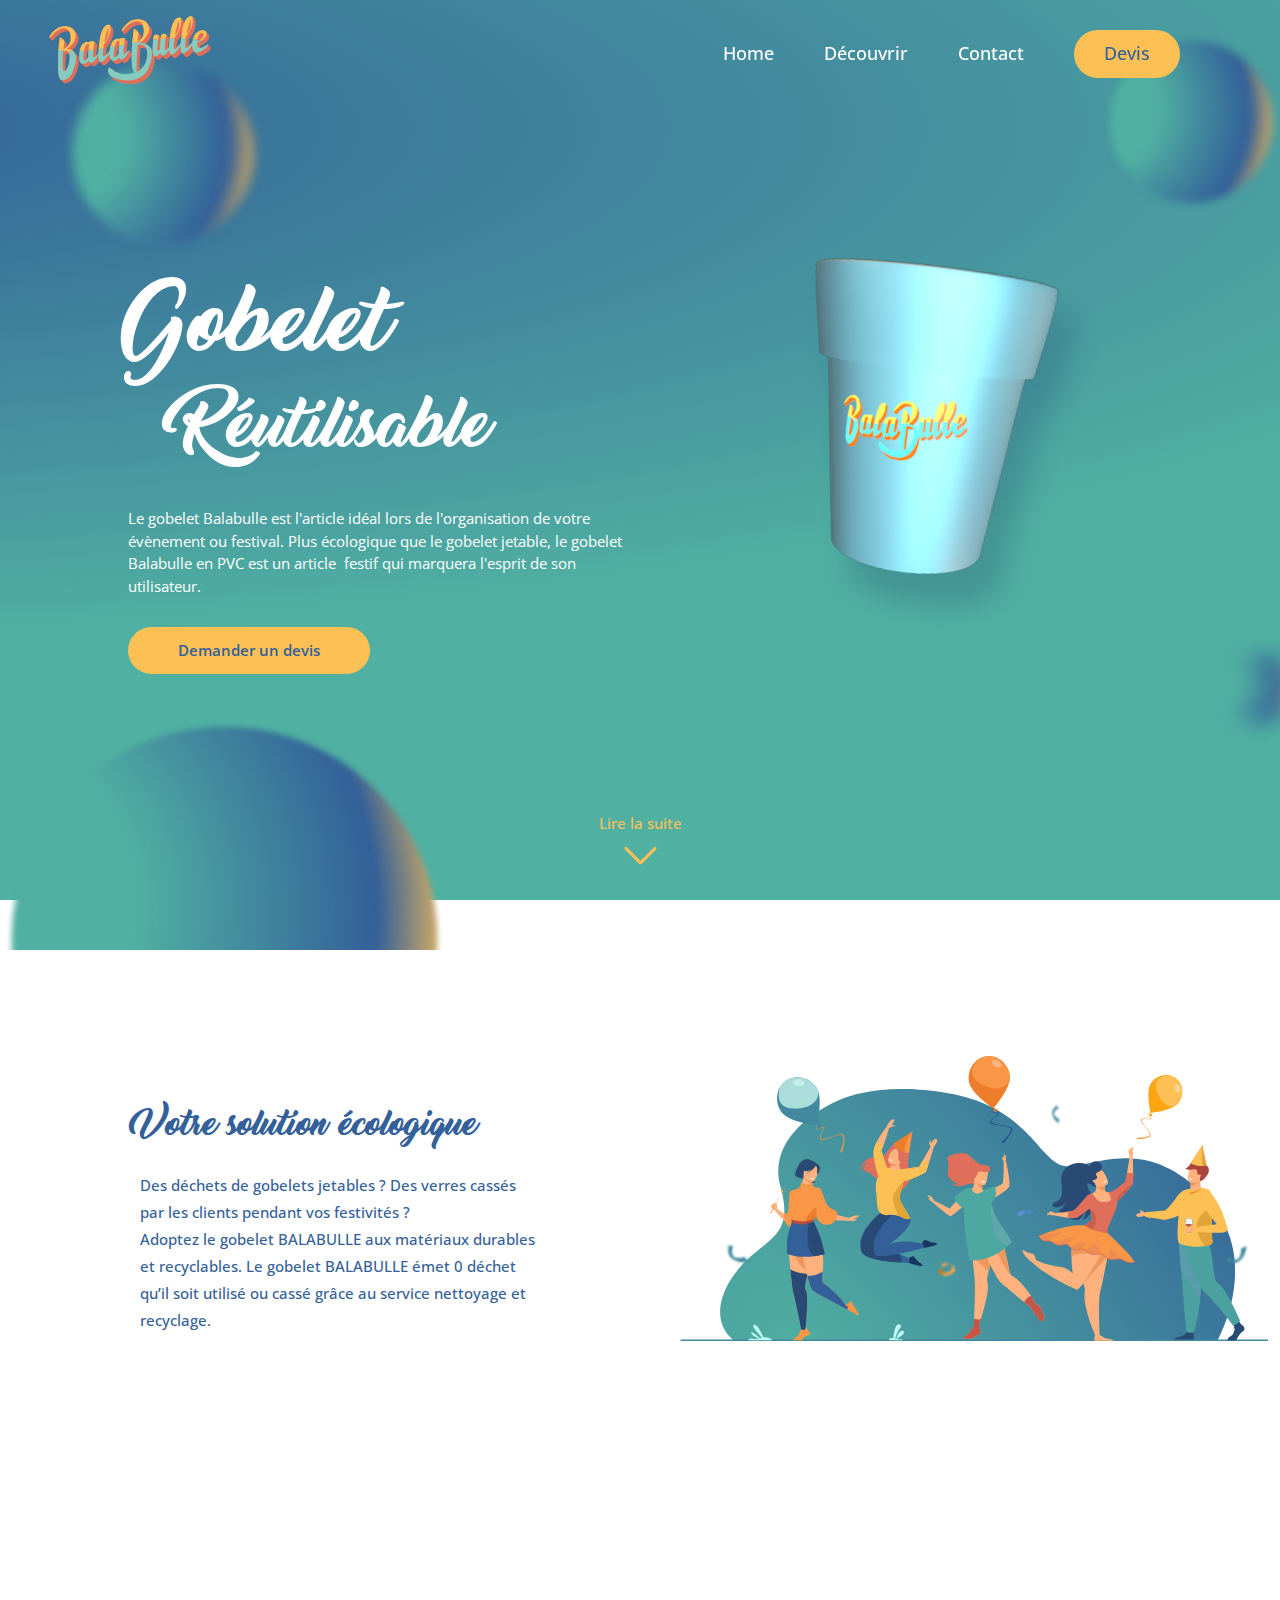
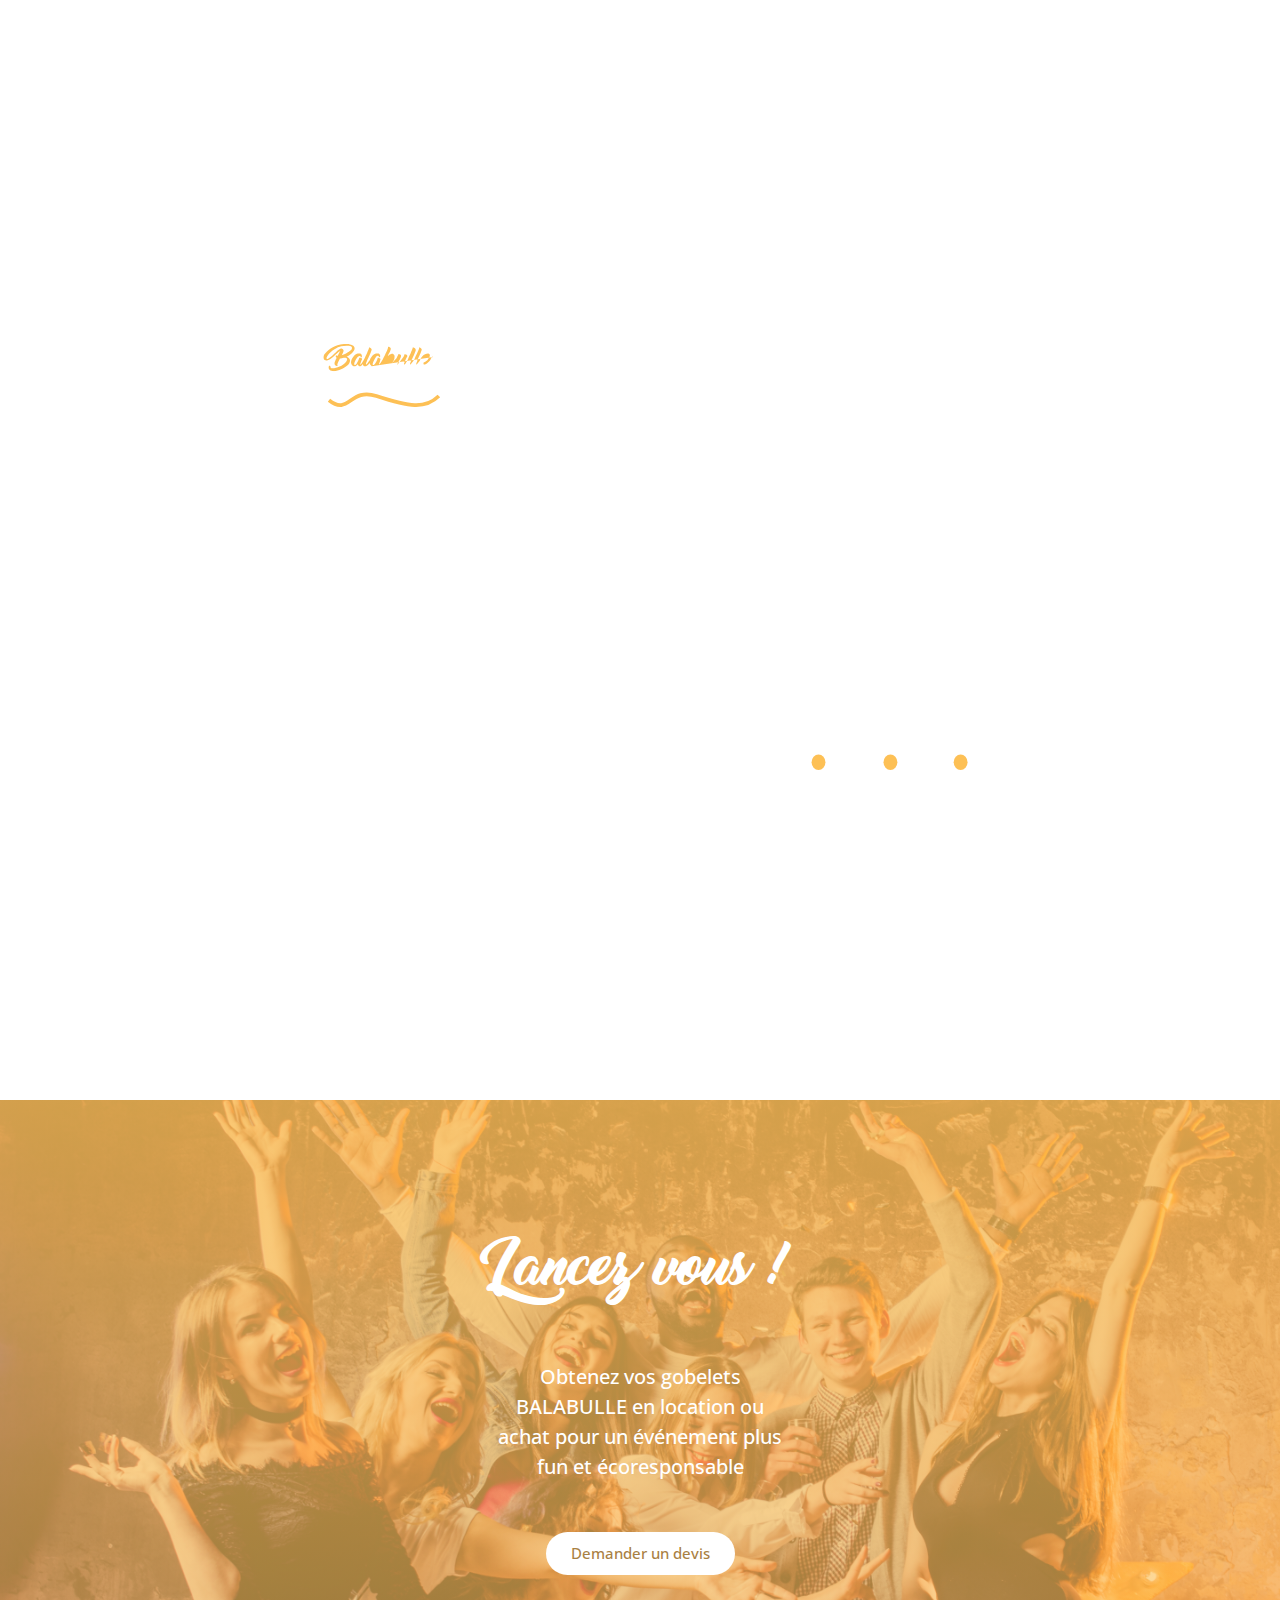
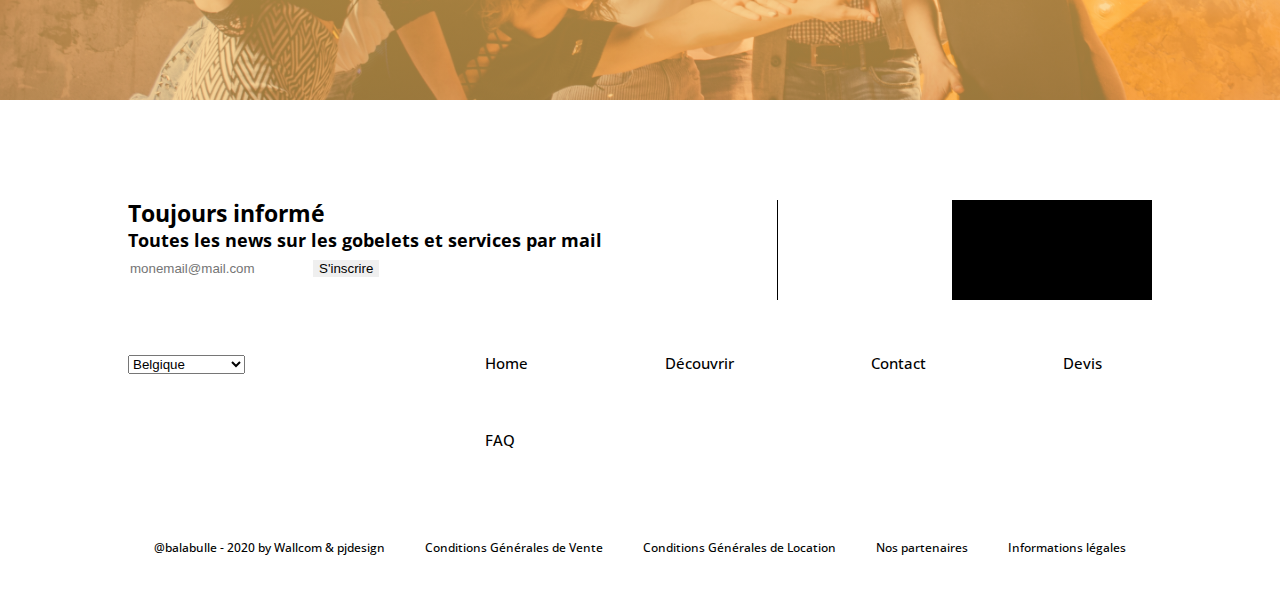
==== commit a7ce9a78: "footer" ====
--- a/index.html
+++ b/index.html
@@ -159,6 +159,7 @@
 </section>
 </main>
 <footer>
+    <section class="newsletterandsocial">
     <section class="newsletter">
         
         <form method="get" class="newsletter-form">
@@ -173,7 +174,9 @@
             <button class="submit-email">S'inscrire</button>
         </form>
     </section>
+    
     <section class="socialmedia"></section>
+    </section>
     <section class="countryandnav">
         <div class="country">
             <select name="" id="">
@@ -187,13 +190,14 @@
                 <option value="INT">International</option>
             </select>
         </div>
+    
         <nav class="secondnav">
             <ul class="secondary-nav-list">
                 <li class="nav-link">
                     <a href="index.html">Home</a>
                 </li>
                 <li class="nav-link">
-                    <a href="contact.html">Pourquoi ?</a>
+                    <a href="contact.html">Découvrir</a>
                 </li>
                 <li class="nav-link">
                     <a href="contact.html">Contact</a>
@@ -206,7 +210,8 @@
                 </li>
             </ul>
         </nav>
-    </section>
+    
+</section>
     <nav class="footermenu">
         <ul class="footer-nav-list">
             <li class="nav-link">
--- a/style.css
+++ b/style.css
@@ -541,6 +541,7 @@
 main .main-descr {
   height: 100vh;
   width: 100vw;
+  max-width: 1800px;
   display: -webkit-box;
   display: -ms-flexbox;
   display: flex;
@@ -554,6 +555,8 @@
   -webkit-box-align: center;
       -ms-flex-align: center;
           align-items: center;
+  margin-left: auto;
+  margin-right: auto;
 }
 
 @media screen and (max-height: 570px) {
@@ -2118,6 +2121,256 @@
   color: #A98042;
 }
 
+footer {
+  width: 80vw;
+  display: -webkit-box;
+  display: -ms-flexbox;
+  display: flex;
+  -webkit-box-orient: vertical;
+  -webkit-box-direction: normal;
+      -ms-flex-direction: column;
+          flex-direction: column;
+  margin-left: auto;
+  margin-right: auto;
+  padding-top: 100px;
+  position: relative;
+}
+
+.newsletterandsocial {
+  display: -webkit-box;
+  display: -ms-flexbox;
+  display: flex;
+  -webkit-box-orient: vertical;
+  -webkit-box-direction: normal;
+      -ms-flex-direction: column;
+          flex-direction: column;
+  width: 100%;
+  padding-bottom: 50px;
+}
+
+.newsletterandsocial::after {
+  display: none;
+  content: '';
+  width: 1px;
+  height: 100%;
+  background-color: black;
+  -webkit-box-ordinal-group: 3;
+      -ms-flex-order: 2;
+          order: 2;
+}
+
+.newsletterandsocial .newsletter {
+  width: 100%;
+  margin-bottom: 50px;
+}
+
+.newsletterandsocial .socialmedia {
+  width: 100%;
+  min-width: 200px;
+  display: block;
+  height: 150px;
+  background-color: black;
+}
+
+.countryandnav {
+  width: 100%;
+  display: -webkit-box;
+  display: -ms-flexbox;
+  display: flex;
+  -webkit-box-orient: vertical;
+  -webkit-box-direction: normal;
+      -ms-flex-direction: column;
+          flex-direction: column;
+  -ms-flex-wrap: wrap;
+      flex-wrap: wrap;
+  padding-bottom: 0px;
+}
+
+.countryandnav .country {
+  width: 100%;
+}
+
+.countryandnav .secondnav {
+  width: 100%;
+}
+
+.countryandnav .secondnav .secondary-nav-list {
+  display: -webkit-box;
+  display: -ms-flexbox;
+  display: flex;
+  width: 100%;
+  -webkit-box-orient: horizontal;
+  -webkit-box-direction: normal;
+      -ms-flex-direction: row;
+          flex-direction: row;
+  -webkit-box-pack: center;
+      -ms-flex-pack: center;
+          justify-content: center;
+  -ms-flex-wrap: wrap;
+      flex-wrap: wrap;
+  padding-left: 0px;
+  margin-top: 50px;
+}
+
+.countryandnav .secondnav .secondary-nav-list .nav-link {
+  padding-right: 20px;
+  padding-left: 20px;
+  margin-bottom: 50px;
+}
+
+.footermenu {
+  width: 100%;
+  padding-bottom: 20px;
+}
+
+.footermenu .footer-nav-list {
+  display: -webkit-box;
+  display: -ms-flexbox;
+  display: flex;
+  -webkit-box-orient: horizontal;
+  -webkit-box-direction: normal;
+      -ms-flex-direction: row;
+          flex-direction: row;
+  -ms-flex-wrap: wrap;
+      flex-wrap: wrap;
+  -webkit-box-pack: center;
+      -ms-flex-pack: center;
+          justify-content: center;
+  padding-left: 0;
+}
+
+.footermenu .footer-nav-list .nav-link {
+  display: block;
+  padding-left: 20px;
+  padding-right: 20px;
+  font-size: 12px;
+}
+
+@media screen and (min-width: 500px) {
+  footer {
+    width: 80vw;
+    max-width: 1400px;
+    display: -webkit-box;
+    display: -ms-flexbox;
+    display: flex;
+    -webkit-box-orient: horizontal;
+    -webkit-box-direction: normal;
+        -ms-flex-direction: row;
+            flex-direction: row;
+    -ms-flex-wrap: wrap;
+        flex-wrap: wrap;
+    margin-left: auto;
+    margin-right: auto;
+    padding-top: 100px;
+    position: relative;
+  }
+  .newsletterandsocial {
+    display: -webkit-box;
+    display: -ms-flexbox;
+    display: flex;
+    -webkit-box-orient: horizontal;
+    -webkit-box-direction: normal;
+        -ms-flex-direction: row;
+            flex-direction: row;
+    -webkit-box-pack: justify;
+        -ms-flex-pack: justify;
+            justify-content: space-between;
+    -webkit-box-align: start;
+        -ms-flex-align: start;
+            align-items: flex-start;
+    -ms-flex-wrap: wrap;
+        flex-wrap: wrap;
+    width: 100%;
+  }
+  .newsletterandsocial .newsletter {
+    max-width: 600px;
+    width: auto;
+    -webkit-box-ordinal-group: 2;
+        -ms-flex-order: 1;
+            order: 1;
+    margin-bottom: 0px;
+  }
+  .newsletterandsocial .socialmedia {
+    width: auto;
+    max-width: 600px;
+    min-width: 200px;
+    display: block;
+    height: 100px;
+    -webkit-box-ordinal-group: 4;
+        -ms-flex-order: 3;
+            order: 3;
+  }
+  .countryandnav {
+    width: 100%;
+    display: -webkit-box;
+    display: -ms-flexbox;
+    display: flex;
+    -webkit-box-orient: vertical;
+    -webkit-box-direction: normal;
+        -ms-flex-direction: column;
+            flex-direction: column;
+    -webkit-box-pack: justify;
+        -ms-flex-pack: justify;
+            justify-content: space-between;
+    -ms-flex-wrap: wrap;
+        flex-wrap: wrap;
+  }
+  .countryandnav .country {
+    width: auto;
+  }
+  .countryandnav .secondnav {
+    width: 70%;
+    max-width: 900px;
+    margin-left: 50px;
+  }
+  .countryandnav .secondnav .secondary-nav-list {
+    display: -webkit-box;
+    display: -ms-flexbox;
+    display: flex;
+    width: 100%;
+    -webkit-box-orient: horizontal;
+    -webkit-box-direction: normal;
+        -ms-flex-direction: row;
+            flex-direction: row;
+    -webkit-box-pack: justify;
+        -ms-flex-pack: justify;
+            justify-content: space-between;
+    -ms-flex-wrap: wrap;
+        flex-wrap: wrap;
+    padding-left: 0;
+    margin-top: 0px;
+  }
+  .countryandnav .secondnav .secondary-nav-list .nav-link {
+    padding-right: 50px;
+    padding-left: 50px;
+  }
+  .countryandnav {
+    width: 100%;
+    display: -webkit-box;
+    display: -ms-flexbox;
+    display: flex;
+    -webkit-box-orient: horizontal;
+    -webkit-box-direction: normal;
+        -ms-flex-direction: row;
+            flex-direction: row;
+    -ms-flex-wrap: wrap;
+        flex-wrap: wrap;
+  }
+}
+
+@media screen and (min-width: 820px) {
+  .newsletterandsocial::after {
+    display: block;
+    content: '';
+    width: 1px;
+    height: 100%;
+    background-color: black;
+    -webkit-box-ordinal-group: 3;
+        -ms-flex-order: 2;
+            order: 2;
+  }
+}
+
 /*body {
     font-family: Thinking_of_Betty;
     font-weight: 500;
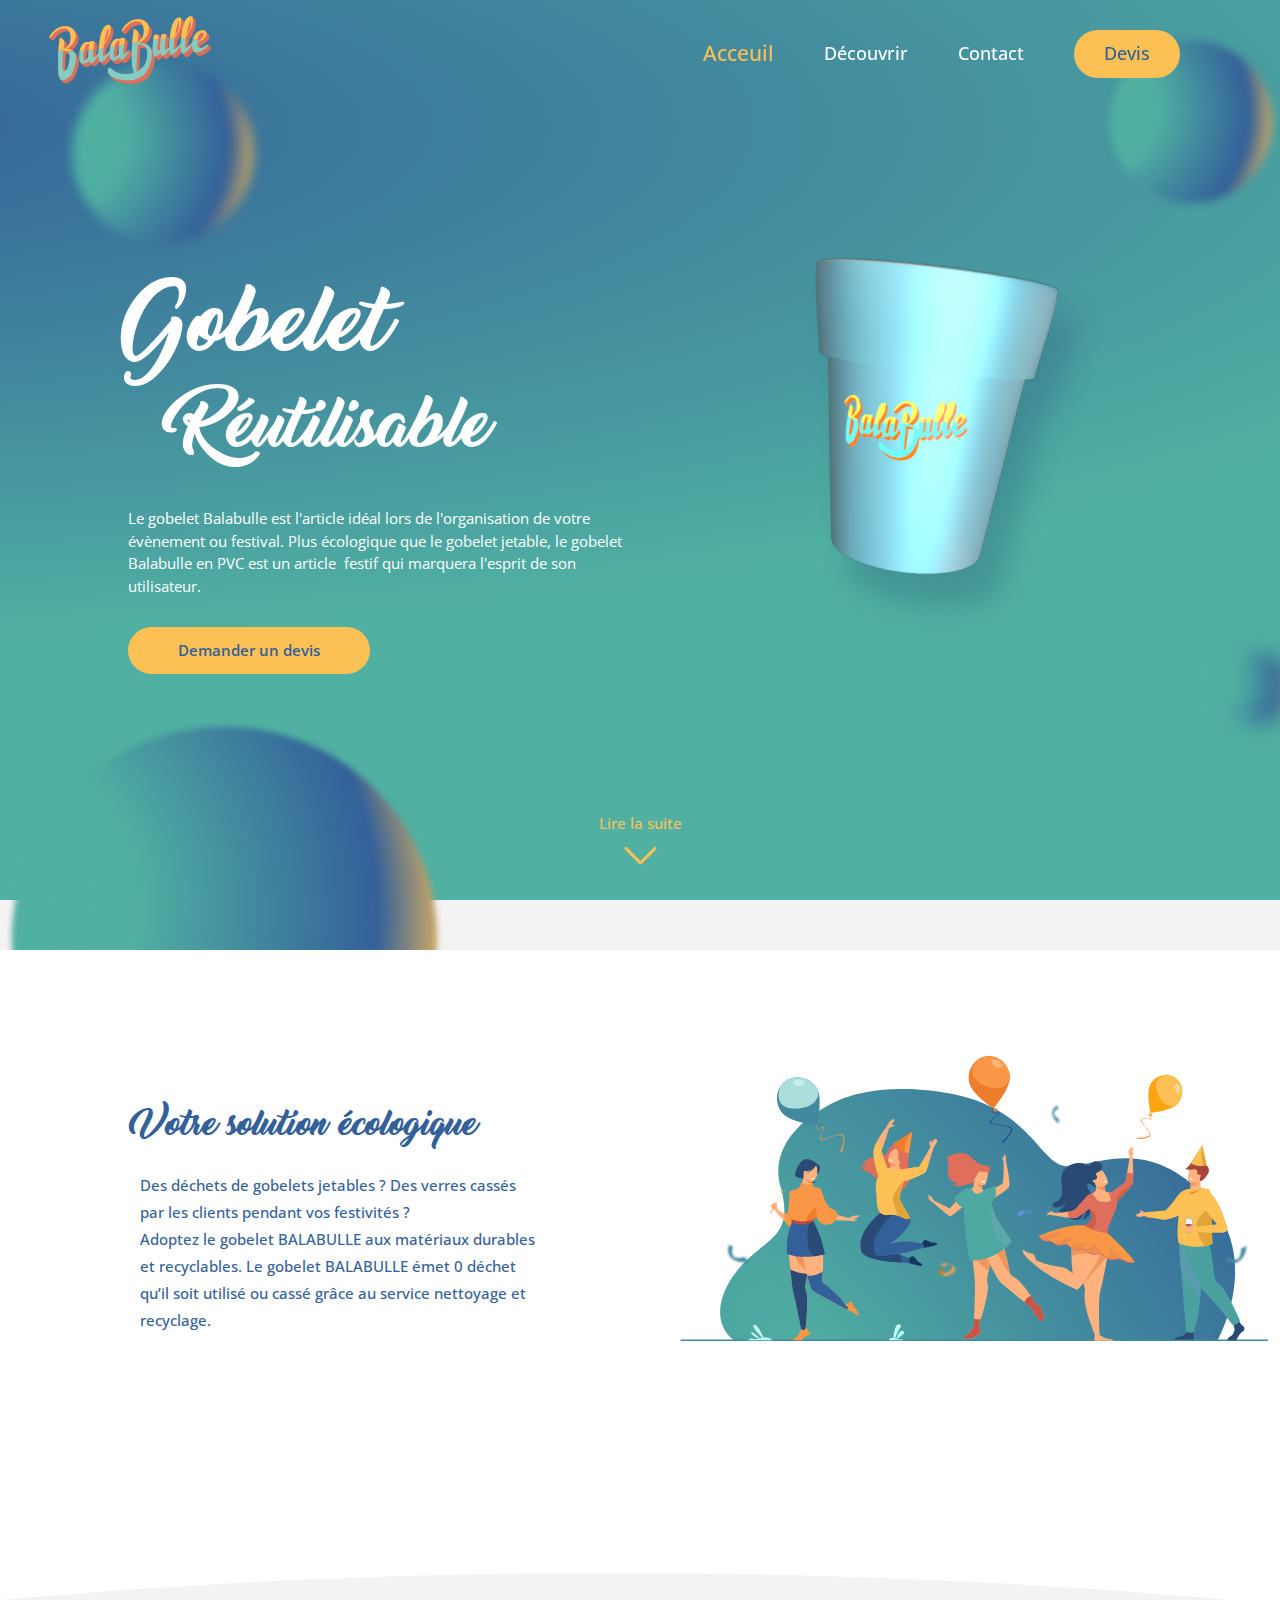
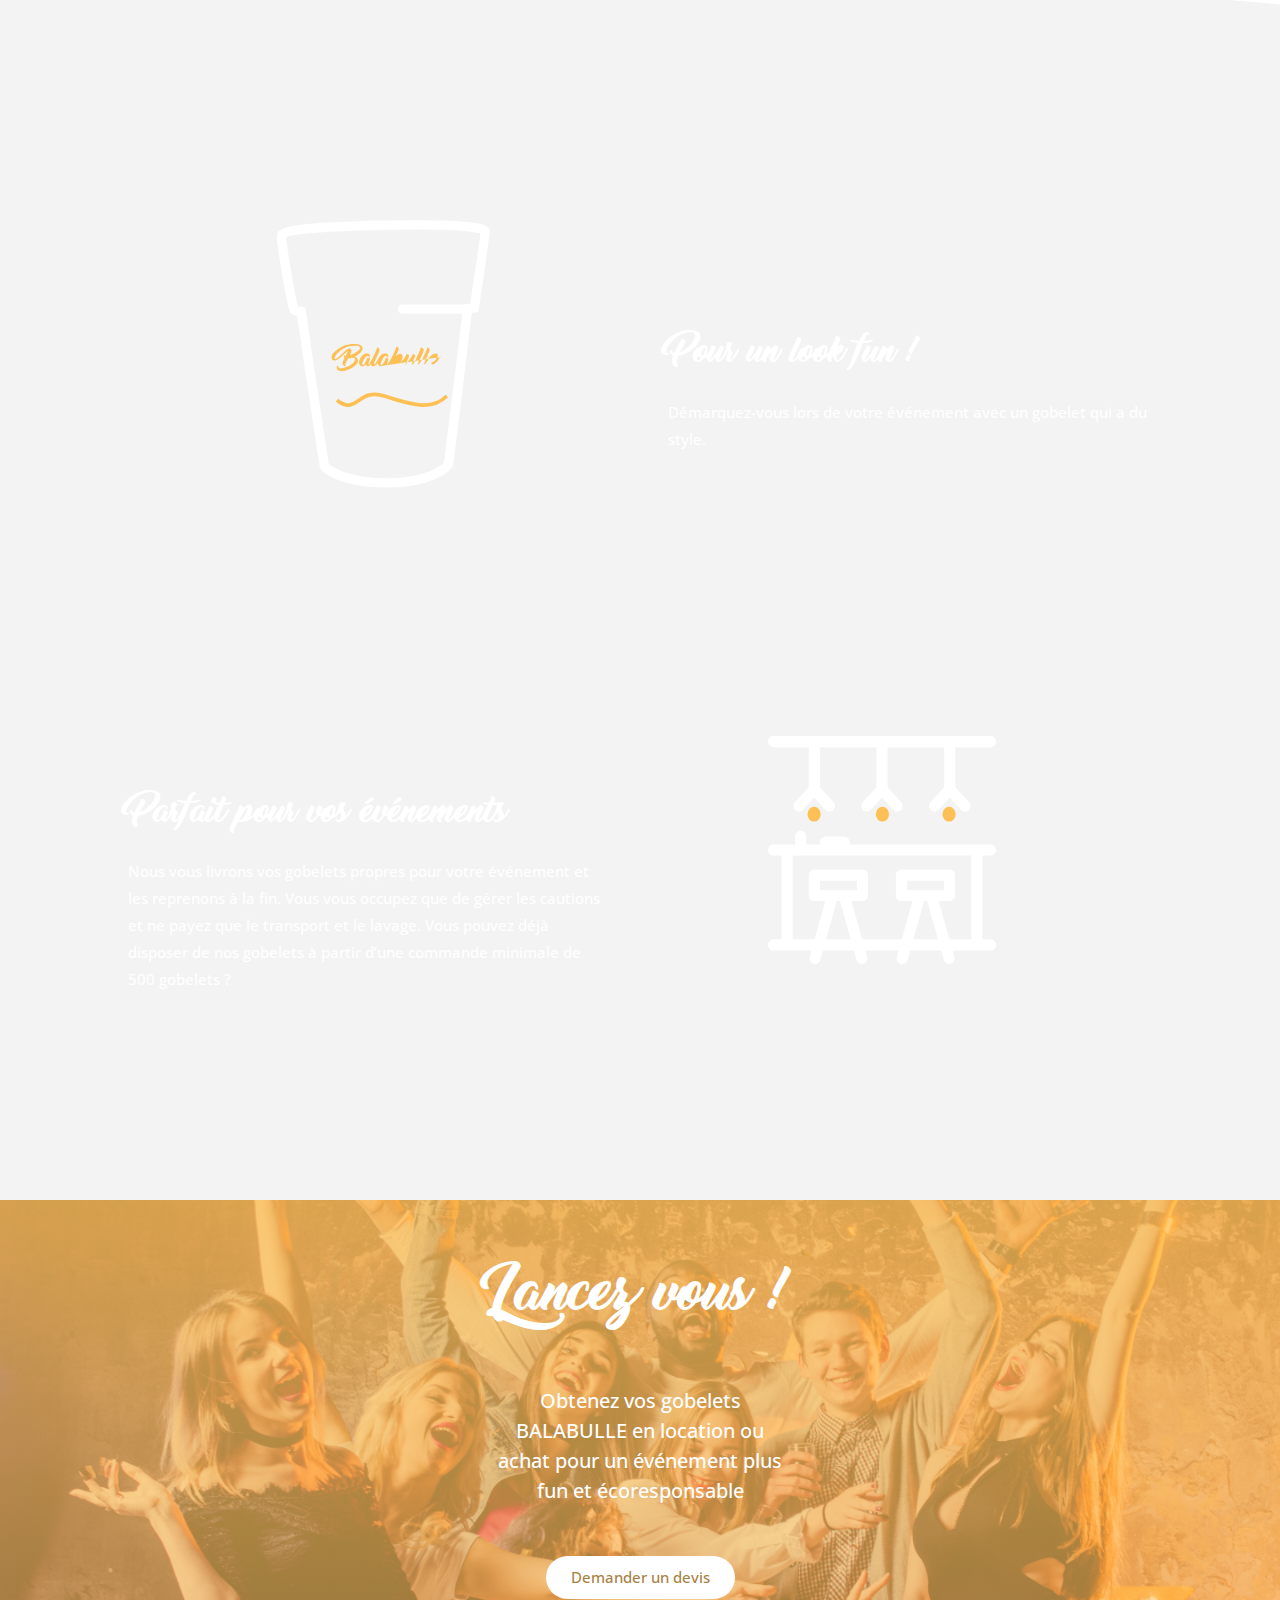
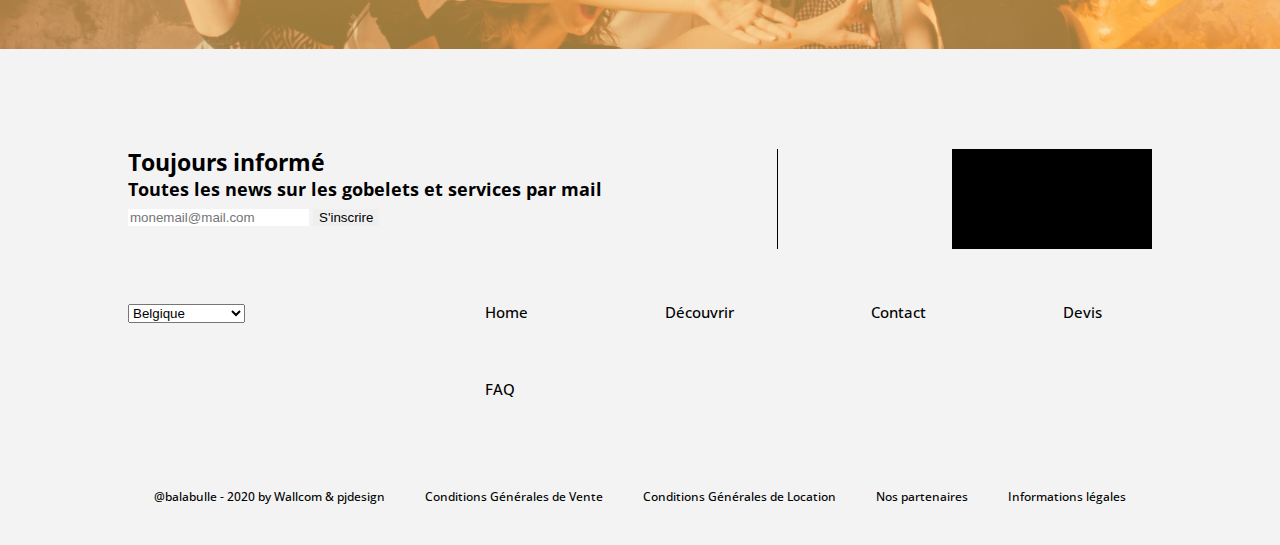
==== commit fc0de900: "decouvrir" ====
--- a/index.html
+++ b/index.html
@@ -10,7 +10,7 @@
     <title>Accueil - Balabulle</title>
 </head>
 <body>
-    <header class="start">
+    <header class="start home inload">
         <div class="menu-nav">
         <!--logo principal-->
         <a href="index.html" class="main-logo"><!--position relative-->
@@ -19,7 +19,7 @@
         </a>
 
         <!--Hamburger-->
-        <div class="ham-button" aria-hidden="true">
+        <div class="ham-button home" aria-hidden="true">
             <span></span>
             <span></span>
             <span></span>
@@ -47,11 +47,11 @@
                 </li>
                 -->
 
-                <li class="nav-link">
-                    <a href="index.html">Home</a>
-                </li>
-                <li class="nav-link">
-                    <a href="contact.html">Découvrir</a>
+                <li class="nav-link active">
+                    <a href="index.html">Acceuil</a>
+                </li>
+                <li class="nav-link">
+                    <a href="decouvrir.html">Découvrir</a>
                 </li>
                 <li class="nav-link">
                     <a href="contact.html">Contact</a>
@@ -66,7 +66,7 @@
         <!--Hamburger fin-->
     <!--header texte-->
 </header>
-<main>
+<main class="animated inload">
 <section class="main-descr">
     <div class="header">
         <h2 class="header-title">
@@ -215,7 +215,7 @@
     <nav class="footermenu">
         <ul class="footer-nav-list">
             <li class="nav-link">
-                <a href="index.html">@balabulle - 2020 by Wallcom & pjdesign</a>
+                @balabulle - 2020 by Wallcom & pjdesign
             </li>
             <li class="nav-link">
                 <a href="contact.html">Conditions Générales de Vente</a>
--- a/style.css
+++ b/style.css
@@ -401,6 +401,340 @@
   100% {
     -webkit-transform: translateY(0);
             transform: translateY(0);
+  }
+}
+
+@-webkit-keyframes anim-perspective {
+  0% {
+    -webkit-perspective: 0px;
+            perspective: 0px;
+    -webkit-perspective-origin: 50% 50%;
+            perspective-origin: 50% 50%;
+  }
+  33% {
+    -webkit-perspective: 0px;
+            perspective: 0px;
+    -webkit-perspective-origin: 50% 50%;
+            perspective-origin: 50% 50%;
+  }
+  55% {
+    -webkit-perspective: 200px;
+            perspective: 200px;
+    -webkit-perspective-origin: 50% 50%;
+            perspective-origin: 50% 50%;
+  }
+  90% {
+    -webkit-perspective: 200px;
+            perspective: 200px;
+    -webkit-perspective-origin: 50% 50%;
+            perspective-origin: 50% 50%;
+  }
+}
+
+@keyframes anim-perspective {
+  0% {
+    -webkit-perspective: 0px;
+            perspective: 0px;
+    -webkit-perspective-origin: 50% 50%;
+            perspective-origin: 50% 50%;
+  }
+  33% {
+    -webkit-perspective: 0px;
+            perspective: 0px;
+    -webkit-perspective-origin: 50% 50%;
+            perspective-origin: 50% 50%;
+  }
+  55% {
+    -webkit-perspective: 200px;
+            perspective: 200px;
+    -webkit-perspective-origin: 50% 50%;
+            perspective-origin: 50% 50%;
+  }
+  90% {
+    -webkit-perspective: 200px;
+            perspective: 200px;
+    -webkit-perspective-origin: 50% 50%;
+            perspective-origin: 50% 50%;
+  }
+}
+
+@-webkit-keyframes animated-consigne {
+  0% {
+    border: 20px solid #FDC055;
+    background: radial-gradient(94.93% 94.93% at 69.68% 100%, #91887A 0%, rgba(209, 204, 194, 0) 100%);
+    background-attachment: fixed;
+    background-size: cover;
+    background-position-y: 0px;
+    width: 150px;
+    height: 150px;
+    border-radius: 100%;
+    -webkit-transform: scale(1) scaleZ(1) rotateX(0deg) rotateY(360deg) rotateX(0deg);
+            transform: scale(1) scaleZ(1) rotateX(0deg) rotateY(360deg) rotateX(0deg);
+  }
+  33% {
+    border: 20px solid #FDC055;
+    background: radial-gradient(94.93% 94.93% at 69.68% 100%, #91887A 0%, rgba(209, 204, 194, 0) 100%);
+    background-attachment: fixed;
+    background-size: cover;
+    background-position-y: 0px;
+    -webkit-transform: scale(1) scaleZ(1) rotateX(0deg) rotateY(0deg) rotateX(0deg);
+            transform: scale(1) scaleZ(1) rotateX(0deg) rotateY(0deg) rotateX(0deg);
+    width: 150px;
+    height: 150px;
+    border-radius: 100%;
+  }
+  38% {
+    border: 20px solid #C8C4BD;
+    background: none;
+    background-attachment: fixed;
+    background-size: cover;
+    background-position-y: 0px;
+    height: 180px;
+    width: 100px;
+    border-radius: 30px;
+    -webkit-transform: scale(1) scaleZ(1) rotateX(0deg) rotateY(0deg) rotateX(-20deg);
+            transform: scale(1) scaleZ(1) rotateX(0deg) rotateY(0deg) rotateX(-20deg);
+  }
+  80% {
+    border: 20px solid #C8C4BD;
+    background: none;
+    background-attachment: fixed;
+    background-size: cover;
+    background-position-y: 0px;
+    height: 180px;
+    width: 100px;
+    border-radius: 30px;
+    -webkit-transform: scale(1) scaleZ(1) rotateX(0deg) rotateY(0deg) rotateX(-20deg);
+            transform: scale(1) scaleZ(1) rotateX(0deg) rotateY(0deg) rotateX(-20deg);
+  }
+}
+
+@keyframes animated-consigne {
+  0% {
+    border: 20px solid #FDC055;
+    background: radial-gradient(94.93% 94.93% at 69.68% 100%, #91887A 0%, rgba(209, 204, 194, 0) 100%);
+    background-attachment: fixed;
+    background-size: cover;
+    background-position-y: 0px;
+    width: 150px;
+    height: 150px;
+    border-radius: 100%;
+    -webkit-transform: scale(1) scaleZ(1) rotateX(0deg) rotateY(360deg) rotateX(0deg);
+            transform: scale(1) scaleZ(1) rotateX(0deg) rotateY(360deg) rotateX(0deg);
+  }
+  33% {
+    border: 20px solid #FDC055;
+    background: radial-gradient(94.93% 94.93% at 69.68% 100%, #91887A 0%, rgba(209, 204, 194, 0) 100%);
+    background-attachment: fixed;
+    background-size: cover;
+    background-position-y: 0px;
+    -webkit-transform: scale(1) scaleZ(1) rotateX(0deg) rotateY(0deg) rotateX(0deg);
+            transform: scale(1) scaleZ(1) rotateX(0deg) rotateY(0deg) rotateX(0deg);
+    width: 150px;
+    height: 150px;
+    border-radius: 100%;
+  }
+  38% {
+    border: 20px solid #C8C4BD;
+    background: none;
+    background-attachment: fixed;
+    background-size: cover;
+    background-position-y: 0px;
+    height: 180px;
+    width: 100px;
+    border-radius: 30px;
+    -webkit-transform: scale(1) scaleZ(1) rotateX(0deg) rotateY(0deg) rotateX(-20deg);
+            transform: scale(1) scaleZ(1) rotateX(0deg) rotateY(0deg) rotateX(-20deg);
+  }
+  80% {
+    border: 20px solid #C8C4BD;
+    background: none;
+    background-attachment: fixed;
+    background-size: cover;
+    background-position-y: 0px;
+    height: 180px;
+    width: 100px;
+    border-radius: 30px;
+    -webkit-transform: scale(1) scaleZ(1) rotateX(0deg) rotateY(0deg) rotateX(-20deg);
+            transform: scale(1) scaleZ(1) rotateX(0deg) rotateY(0deg) rotateX(-20deg);
+  }
+}
+
+@-webkit-keyframes animated-rotateBar {
+  0% {
+    width: 15px;
+    height: 60px;
+    width: 15px;
+    background-color: white;
+    top: 20px;
+    left: 40px;
+    -webkit-transform: rotate(40deg);
+            transform: rotate(40deg);
+  }
+  33% {
+    width: 15px;
+    height: 60px;
+    width: 15px;
+    background-color: white;
+    top: 20px;
+    left: 40px;
+    -webkit-transform: rotate(40deg);
+            transform: rotate(40deg);
+  }
+  38% {
+    width: 15px;
+    height: 100%;
+    width: 50px;
+    background-color: white;
+    top: -40px;
+    left: 0px;
+    -webkit-transform: rotate(90deg);
+            transform: rotate(90deg);
+  }
+  80% {
+    width: 15px;
+    height: 100%;
+    width: 50px;
+    background-color: white;
+    top: 80%;
+    left: 0px;
+    -webkit-transform: rotate(90deg);
+            transform: rotate(90deg);
+  }
+}
+
+@keyframes animated-rotateBar {
+  0% {
+    width: 15px;
+    height: 60px;
+    width: 15px;
+    background-color: white;
+    top: 20px;
+    left: 40px;
+    -webkit-transform: rotate(40deg);
+            transform: rotate(40deg);
+  }
+  33% {
+    width: 15px;
+    height: 60px;
+    width: 15px;
+    background-color: white;
+    top: 20px;
+    left: 40px;
+    -webkit-transform: rotate(40deg);
+            transform: rotate(40deg);
+  }
+  38% {
+    width: 15px;
+    height: 100%;
+    width: 50px;
+    background-color: white;
+    top: -40px;
+    left: 0px;
+    -webkit-transform: rotate(90deg);
+            transform: rotate(90deg);
+  }
+  80% {
+    width: 15px;
+    height: 100%;
+    width: 50px;
+    background-color: white;
+    top: 80%;
+    left: 0px;
+    -webkit-transform: rotate(90deg);
+            transform: rotate(90deg);
+  }
+}
+
+@-webkit-keyframes animated-block {
+  0% {
+    width: 15px;
+    height: 100px;
+    background-color: white;
+    top: 22px;
+    left: 62px;
+  }
+  33% {
+    width: 15px;
+    height: 100px;
+    background-color: white;
+    top: 22px;
+    left: 62px;
+  }
+  38% {
+    width: 100%;
+    height: 200px;
+    background-color: #FDC055;
+    top: 50px;
+    left: 0px;
+  }
+  80% {
+    top: 80%;
+    width: 100%;
+    height: 200px;
+    background-color: #FDC055;
+    left: 0px;
+  }
+}
+
+@keyframes animated-block {
+  0% {
+    width: 15px;
+    height: 100px;
+    background-color: white;
+    top: 22px;
+    left: 62px;
+  }
+  33% {
+    width: 15px;
+    height: 100px;
+    background-color: white;
+    top: 22px;
+    left: 62px;
+  }
+  38% {
+    width: 100%;
+    height: 200px;
+    background-color: #FDC055;
+    top: 50px;
+    left: 0px;
+  }
+  80% {
+    top: 80%;
+    width: 100%;
+    height: 200px;
+    background-color: #FDC055;
+    left: 0px;
+  }
+}
+
+@-webkit-keyframes animated-euro {
+  0% {
+    opacity: 1;
+  }
+  33% {
+    opacity: 1;
+  }
+  38% {
+    opacity: 0;
+  }
+  80% {
+    opacity: 0;
+  }
+}
+
+@keyframes animated-euro {
+  0% {
+    opacity: 1;
+  }
+  33% {
+    opacity: 1;
+  }
+  38% {
+    opacity: 0;
+  }
+  80% {
+    opacity: 0;
   }
 }
 
@@ -426,6 +760,7 @@
   font-size: 15px;
   margin: 0;
   padding: 0;
+  background-color: #F3F3F3;
 }
 
 ul {
@@ -515,7 +850,7 @@
   scroll-behavior: smooth;
 }
 
-main {
+main.animated {
   background: url(/img/normal-ball.png), url(/img/big-ball.png), url(/img/small-ball.png), url(/img/tiny-ball.png), url(/img/normal-ball.png), url(/img/big-ball.png), radial-gradient(160.45% 57.32% at -24.34% 14.24%, #336099 0%, #50B0A2 100%);
   background-position-x: 60px, 5px, 1100px, 1200px, 1800px,2200px, 0;
   background-position-y: 50px,80vh, 30px, 70vh, 70vh,-10vh, 0;
@@ -538,7 +873,7 @@
           animation-timing-function: ease-in-out;
 }
 
-main .main-descr {
+main.animated .main-descr {
   height: 100vh;
   width: 100vw;
   max-width: 1800px;
@@ -557,10 +892,12 @@
           align-items: center;
   margin-left: auto;
   margin-right: auto;
+  margin-top: 0px;
+  margin-bottom: 0px;
 }
 
 @media screen and (max-height: 570px) {
-  main .main-descr {
+  main.animated .main-descr {
     -webkit-box-pack: end;
         -ms-flex-pack: end;
             justify-content: flex-end;
@@ -569,9 +906,9 @@
   }
 }
 
-main .main-descr .header {
+main.animated .main-descr .header {
   height: 30vh;
-  width: calc(100vw - 20vw);
+  width: 80vw;
   display: -webkit-box;
   display: -ms-flexbox;
   display: flex;
@@ -590,7 +927,7 @@
   z-index: 999;
 }
 
-main .main-descr .header .header-title {
+main.animated .main-descr .header .header-title {
   font-family: Thinking_of_Betty;
   font-weight: 500;
   display: -webkit-box;
@@ -612,25 +949,25 @@
 }
 
 @media screen and (max-height: 570px) {
-  main .main-descr .header .header-title {
+  main.animated .main-descr .header .header-title {
     margin-bottom: 20px;
   }
 }
 
-main .main-descr .header .header-title strong {
+main.animated .main-descr .header .header-title strong {
   font-family: Thinking_of_Betty;
   font-weight: 500;
   font-size: 2.5rem;
   margin-left: -50px;
 }
 
-main .main-descr .header .header-txt {
+main.animated .main-descr .header .header-txt {
   font-weight: 400;
   line-height: 150%;
   margin-top: 30px;
 }
 
-main .main-descr .header .CTA {
+main.animated .main-descr .header .CTA {
   padding: 10px 50px;
   border-radius: 50px;
   color: #336099;
@@ -640,7 +977,7 @@
   margin-top: 30px;
 }
 
-main .main-descr::before {
+main.animated .main-descr::before {
   content: '';
   display: block;
   width: 300px;
@@ -655,16 +992,16 @@
 }
 
 @media screen and (max-height: 570px) {
-  main .main-descr::before {
+  main.animated .main-descr::before {
     display: none;
   }
-  main .main-descr .more {
+  main.animated .main-descr .more {
     top: 98vh;
   }
 }
 
 @media screen and (min-width: 900px) {
-  main .main-descr {
+  main.animated .main-descr {
     display: -webkit-box;
     display: -ms-flexbox;
     display: flex;
@@ -679,7 +1016,7 @@
         -ms-flex-align: center;
             align-items: center;
   }
-  main .main-descr .header {
+  main.animated .main-descr .header {
     height: 100vh;
     width: 500px;
     display: -webkit-box;
@@ -699,7 +1036,7 @@
     margin-right: 0;
     margin-top: 100px;
   }
-  main .main-descr .header .header-title {
+  main.animated .main-descr .header .header-title {
     font-family: Thinking_of_Betty;
     font-weight: 500;
     display: -webkit-box;
@@ -719,13 +1056,13 @@
     line-height: 180%;
     margin-left: 50px;
   }
-  main .main-descr .header .header-title strong {
+  main.animated .main-descr .header .header-title strong {
     font-family: Thinking_of_Betty;
     font-weight: 500;
     font-size: 4.5rem;
     margin-left: -50px;
   }
-  main .main-descr::after {
+  main.animated .main-descr::after {
     content: '';
     display: block;
     width: 45vw;
@@ -736,12 +1073,12 @@
     background-position: center;
     z-index: 999;
   }
-  main .main-descr::before {
+  main.animated .main-descr::before {
     display: none;
   }
 }
 
-main .more {
+main.animated .more {
   position: absolute;
   top: 90vh;
   left: 50vw;
@@ -765,22 +1102,22 @@
 }
 
 @media screen and (max-width: 900px) {
-  main .more {
+  main.animated .more {
     top: 93vh;
   }
-  main .more :first-child {
+  main.animated .more :first-child {
     display: none;
   }
 }
 
-main .more .look-bottom {
+main.animated .more .look-bottom {
   position: relative;
   width: 50px;
   height: 50px;
 }
 
-main .more .look-bottom :first-child,
-main .more .look-bottom :last-child {
+main.animated .more .look-bottom :first-child,
+main.animated .more .look-bottom :last-child {
   display: block;
   position: absolute;
   width: 23px;
@@ -789,23 +1126,1420 @@
   background: #FDC055;
 }
 
-main .more .look-bottom :first-child {
+main.animated .more .look-bottom :first-child {
   bottom: 60%;
   left: 6px;
   -webkit-transform: rotate(45deg);
           transform: rotate(45deg);
 }
 
-main .more .look-bottom :last-child {
+main.animated .more .look-bottom :last-child {
   bottom: 60%;
   right: 6px;
   -webkit-transform: rotate(-45deg);
           transform: rotate(-45deg);
 }
 
-main section {
+main.animated section {
   color: white;
   z-index: 9999;
+}
+
+main.animated .panelContent.oppositeBg {
+  background: -webkit-gradient(linear, left top, left bottom, from(#FFFFFF), to(#FFFFFF)), url("data:image/svg+xml,%3Csvg width='1440' height='327' viewBox='0 0 1440 327' fill='none' xmlns='http://www.w3.org/2000/svg'%3E%3Cpath d='M712 171C306 171 43.1667 274.667 -37.5 326.5V0H1459V326.5C1379.17 274.667 1118 171 712 171Z' fill='white'/%3E%3C/svg%3E%0A");
+  background: linear-gradient(180deg, #FFFFFF 0%, #FFFFFF 100%), url("data:image/svg+xml,%3Csvg width='1440' height='327' viewBox='0 0 1440 327' fill='none' xmlns='http://www.w3.org/2000/svg'%3E%3Cpath d='M712 171C306 171 43.1667 274.667 -37.5 326.5V0H1459V326.5C1379.17 274.667 1118 171 712 171Z' fill='white'/%3E%3C/svg%3E%0A");
+  background-size: 100% 200px,cover;
+  background-position-y: 0%, 200px;
+  background-position-x: left, center;
+  background-repeat: no-repeat;
+  height: 1000px;
+  width: 100vw;
+  max-width: 100vw;
+  color: #3A749C;
+  margin-top: 50px;
+  display: -webkit-box;
+  display: -ms-flexbox;
+  display: flex;
+  -webkit-box-orient: vertical;
+  -webkit-box-direction: reverse;
+      -ms-flex-direction: column-reverse;
+          flex-direction: column-reverse;
+  -webkit-box-pack: end;
+      -ms-flex-pack: end;
+          justify-content: flex-end;
+  -webkit-box-align: center;
+      -ms-flex-align: center;
+          align-items: center;
+}
+
+main.animated .panelContent.oppositeBg .productExplain {
+  color: #336099;
+  width: calc(100vw - 20vw);
+  margin-top: 20px;
+}
+
+main.animated .panelContent.oppositeBg .productExplain h2 {
+  font-family: Thinking_of_Betty;
+  font-weight: 500;
+  font-size: 1.8rem;
+  margin-bottom: 20px;
+  line-height: 180%;
+  text-transform: initial;
+}
+
+main.animated .panelContent.oppositeBg .panelCelebrationAnime {
+  position: relative;
+  width: 375px;
+  height: 220px;
+  margin-top: 50px;
+  margin-bottom: 25px;
+  overflow: hidden;
+}
+
+main.animated .panelContent.oppositeBg .panelCelebrationAnime .balloon3 {
+  display: block;
+  position: absolute;
+  width: 14%;
+  height: 19%;
+  top: 21%;
+  left: 78%;
+  background-image: url("data:image/svg+xml,%3Csvg width='41' height='57' viewBox='0 0 41 57' fill='none' xmlns='http://www.w3.org/2000/svg'%3E%3Cpath d='M37.2683 24.6514C36.601 25.5862 35.686 26.4448 34.6183 27.2079C27.4501 32.2829 12.7703 33.6756 12.7703 33.6756C12.7703 33.6756 8.04232 14.7113 13.1135 7.53772C16.9455 2.11935 23.3321 -0.341807 29.0896 0.821998C30.9579 1.20357 32.75 1.94764 34.3705 3.11145C41.0431 7.8239 42.3395 17.4778 37.2683 24.6514Z' fill='%23FFA412'/%3E%3Cpath d='M12.7703 33.6757C12.7703 33.6757 11.1307 35.4309 11.7598 36.0796C12.408 36.7283 14.0285 36.8046 14.2763 36.3085C14.5242 35.8125 12.7703 33.6757 12.7703 33.6757Z' fill='%23FFA412'/%3E%3Cpath d='M12.9228 33.9427L12.5224 33.6565C12.4462 33.5993 12.4271 33.4848 12.4843 33.3894C12.5415 33.3131 12.6559 33.294 12.7512 33.3513L13.1515 33.6375C13.2278 33.6947 13.2468 33.8092 13.1896 33.9046C13.1134 33.9809 12.999 34 12.9228 33.9427Z' fill='%23F99746'/%3E%3Cpath d='M0.397461 56.5129C0.397461 56.5129 0.721559 56.2076 0.874076 55.7307C0.9694 55.4254 0.79779 55.2156 0.79779 55.2156C0.874049 55.2156 9.07185 55.6925 11.6837 53.4222C13.0945 52.182 10.1204 48.3472 7.71826 45.2755C5.60208 42.5663 3.4478 40.5821 4.21038 39.3229C4.91578 38.1591 7.75639 38.5598 10.006 38.7124C11.3215 38.8078 12.8085 38.9032 12.9801 38.5789C13.1898 38.1782 12.2938 37.396 11.5693 36.7664C10.6733 35.9842 9.89161 35.2973 10.1395 34.725C10.597 33.7138 12.5797 33.6184 12.656 33.5993V33.6947C12.6369 33.6947 10.8067 34.019 10.4254 34.8585C10.2729 35.2019 11.0927 35.9269 11.7599 36.5184C12.6941 37.3387 13.8571 38.2736 13.552 38.9032C13.3042 39.3993 11.8934 39.1703 9.96789 39.0368C7.92798 38.9032 5.39237 38.7124 4.76324 39.7045C4.32475 40.4104 6.17403 42.7762 7.96611 45.0847C10.7114 48.5952 13.9524 52.4873 12.3128 53.9182C11.169 54.9103 8.86213 55.559 5.52583 56.0932C3.16181 56.4748 0.416526 56.5129 0.397461 56.5129Z' fill='%23F99746'/%3E%3Cpath d='M37.2683 24.6514C36.6011 25.5862 35.686 26.4448 34.6184 27.2079C29.0706 29.173 23.1796 26.3112 19.4238 17.8402C11.6264 0.287774 29.0896 0.841057 29.0896 0.841057C30.958 1.22263 32.75 1.9667 34.3705 3.13051C41.0431 7.82389 42.3395 17.4777 37.2683 24.6514Z' fill='%23FDC055'/%3E%3Cpath d='M37.3063 16.1041C36.4484 16.2949 34.2369 14.1772 33.7794 12.1167C33.3218 10.0561 34.4466 8.54892 35.2664 8.24366C36.8488 7.6713 38.0308 9.88444 38.4883 11.9449C38.9268 14.0055 38.1642 15.9133 37.3063 16.1041Z' fill='%23FFD599'/%3E%3C/svg%3E%0A");
+  background-size: contain;
+  background-repeat: no-repeat;
+  z-index: 10006;
+  -webkit-animation-name: animated-balloon;
+          animation-name: animated-balloon;
+  -webkit-animation-duration: 4s;
+          animation-duration: 4s;
+  -webkit-animation-iteration-count: infinite;
+          animation-iteration-count: infinite;
+  -webkit-animation-fill-mode: forwards;
+          animation-fill-mode: forwards;
+  -webkit-animation-delay: 0.3s;
+          animation-delay: 0.3s;
+  -webkit-animation-timing-function: ease-in-out;
+          animation-timing-function: ease-in-out;
+}
+
+main.animated .panelContent.oppositeBg .panelCelebrationAnime .balloon2 {
+  display: block;
+  position: absolute;
+  width: 14%;
+  height: 25%;
+  top: 16%;
+  left: 50%;
+  background-image: url("data:image/svg+xml,%3Csvg width='44' height='86' viewBox='0 0 44 86' fill='none' xmlns='http://www.w3.org/2000/svg'%3E%3Cpath d='M40.9284 18.9914C41.1467 20.5515 41.022 22.2521 40.6478 24.0307C38.2158 35.7943 24.8552 50.8811 24.8552 50.8811C24.8552 50.8811 2.46792 36.356 0.846565 24.4519C-0.385045 15.4498 3.69953 7.04052 10.5435 2.82808C12.7573 1.47073 15.2517 0.534636 17.9488 0.175799C29.0177 -1.33756 39.3071 7.08732 40.9284 18.9914Z' fill='%23ED7D2B'/%3E%3Cpath d='M24.8552 50.8811C24.8552 50.8811 24.8396 54.1574 26.0868 54.2198C27.334 54.2667 29.0177 52.8313 28.8306 52.098C28.628 51.3492 24.8552 50.8811 24.8552 50.8811Z' fill='%23ED7D2B'/%3E%3Cpath d='M25.2605 51.0059L24.6058 51.0995C24.4655 51.1151 24.3407 51.0215 24.3096 50.8811C24.294 50.7407 24.3875 50.6159 24.5278 50.5847L25.1825 50.4911C25.3228 50.4755 25.4476 50.5691 25.4787 50.7095C25.5099 50.8655 25.4008 50.9903 25.2605 51.0059Z' fill='%231C468A'/%3E%3Cpath d='M33.8038 85.2516C33.8038 85.2516 33.835 84.6431 33.5544 84.0346C33.3673 83.6446 33.0087 83.5822 33.0087 83.5822C33.1023 83.5042 41.7079 76.3274 42.2068 71.6157C42.4718 69.0571 35.924 68.0117 30.6546 67.1849C26.0088 66.4516 22.0022 66.4672 21.5969 64.5326C21.2071 62.7228 24.4342 60.445 26.8039 58.5104C28.207 57.3714 29.7972 56.0765 29.6569 55.5928C29.4854 55 27.864 55.0468 26.5545 55.0936C24.9175 55.1404 23.4988 55.1872 23.2338 54.3915C22.7661 52.9562 24.6369 51.006 24.7149 50.9124L24.8084 51.006C24.7928 51.0216 23.265 53.0654 23.6548 54.2511C23.8107 54.7504 25.3229 54.6879 26.5389 54.6567C28.2226 54.5943 30.2805 54.4383 30.5455 55.3744C30.7482 56.1077 29.1424 57.1842 27.0845 58.8536C24.9175 60.6166 22.2205 62.8164 22.5011 64.3766C22.7038 65.4843 26.7883 66.1396 30.717 66.7636C36.7347 67.7153 43.5943 68.5734 43.2825 71.5377C43.0642 73.5971 41.3649 76.3898 38.5432 80.0406C36.5321 82.6305 33.8194 85.2204 33.8038 85.2516Z' fill='%231C468A'/%3E%3Cpath d='M40.9285 18.9914C41.1467 20.5515 41.022 22.2521 40.6479 24.0307C36.9218 31.1762 28.3785 33.8129 16.7172 28.8516C-7.43174 18.6013 10.5279 2.84368 10.5279 2.84368C12.7417 1.48633 15.2361 0.550236 17.9332 0.191398C29.0177 -1.33756 39.3071 7.08732 40.9285 18.9914Z' fill='%23F99746'/%3E%3Cpath d='M33.0087 10.4261C32.3227 11.4246 28.1446 11.3622 25.7749 9.72399C23.4053 8.08582 23.1091 5.54276 23.6547 4.46624C24.7148 2.40683 27.9419 3.53014 30.3116 5.16832C32.6657 6.80649 33.6947 9.42756 33.0087 10.4261Z' fill='%23FFB680'/%3E%3C/svg%3E%0A");
+  background-size: contain;
+  background-repeat: no-repeat;
+  z-index: 10006;
+  -webkit-animation-name: animated-balloon;
+          animation-name: animated-balloon;
+  -webkit-animation-duration: 3s;
+          animation-duration: 3s;
+  -webkit-animation-iteration-count: infinite;
+          animation-iteration-count: infinite;
+  -webkit-animation-fill-mode: forwards;
+          animation-fill-mode: forwards;
+  -webkit-animation-delay: -15s;
+          animation-delay: -15s;
+  -webkit-animation-timing-function: ease-in-out;
+          animation-timing-function: ease-in-out;
+}
+
+main.animated .panelContent.oppositeBg .panelCelebrationAnime .balloon1 {
+  display: block;
+  position: absolute;
+  width: 12%;
+  height: 22%;
+  top: 22%;
+  left: 18%;
+  background-image: url("data:image/svg+xml,%3Csvg width='64' height='71' viewBox='0 0 64 71' fill='none' xmlns='http://www.w3.org/2000/svg'%3E%3Cpath d='M37.4274 9.5395C38.3044 10.7987 38.9716 12.325 39.4483 14.0421C42.613 25.3749 37.7706 44.5109 37.7706 44.5109C37.7706 44.5109 11.7666 41.9543 5.01771 32.3386C-0.091585 25.0696 -0.320356 15.9118 3.74039 9.17701C5.05584 7.00203 6.80978 5.07507 8.98314 3.52969C17.9625 -2.78538 30.6786 -0.0761961 37.4274 9.5395Z' fill='%2342889E'/%3E%3Cpath d='M37.7706 44.4913C37.7706 44.4913 39.2195 47.3531 40.3443 46.838C41.45 46.3229 42.2698 44.3196 41.7741 43.7663C41.2594 43.2131 37.7706 44.4913 37.7706 44.4913Z' fill='%2342889E'/%3E%3Cpath d='M38.19 44.4342L37.6562 44.7967C37.5418 44.873 37.3893 44.8539 37.313 44.7394C37.2368 44.625 37.2558 44.4723 37.3702 44.396L37.904 44.0335C38.0184 43.9572 38.1709 43.9763 38.2472 44.0908C38.3235 44.1862 38.3044 44.3579 38.19 44.4342Z' fill='%23F99746'/%3E%3Cpath d='M60.9722 70.3622C60.9722 70.3622 60.7243 69.8089 60.2096 69.4082C59.8664 69.1411 59.5423 69.2556 59.5423 69.2556C59.5805 69.1602 63.8509 59.0294 62.1732 54.7176C61.2581 52.3709 55.0812 54.4123 50.1245 56.0531C45.7587 57.5031 42.2889 59.3156 41.0497 57.8084C39.9059 56.4156 41.6789 52.9814 42.8799 50.2341C43.5853 48.6124 44.386 46.7808 44.0429 46.4183C43.6234 45.9795 42.2317 46.7617 41.126 47.3723C39.7343 48.1545 38.5142 48.8223 37.9232 48.2499C36.8555 47.2006 37.6181 44.6822 37.6562 44.5677L37.7706 44.6058C37.7706 44.6249 37.3512 47.0861 38.2282 47.9446C38.5904 48.3071 39.8868 47.5821 40.9163 46.9907C42.3652 46.1894 44.081 45.121 44.7101 45.8078C45.2249 46.342 44.3098 48.0209 43.2612 50.3867C42.1745 52.9051 40.8019 56.0149 41.7551 57.236C42.4414 58.1136 46.2734 56.8353 49.9719 55.6143C55.6341 53.7446 61.9826 51.3979 63.0502 54.1071C63.7937 55.9959 63.5649 59.182 62.7452 63.6465C62.1923 66.8708 60.9912 70.3431 60.9722 70.3622Z' fill='%23F99746'/%3E%3Cpath d='M37.4273 9.53907C38.3043 10.7983 38.9716 12.3246 39.4482 14.0417C39.41 21.9212 33.1759 28.0646 20.8031 28.9994C-4.80058 30.9264 3.74032 9.1575 3.74032 9.1575C5.05578 6.98252 6.80971 5.05556 8.98307 3.51018C17.9625 -2.78581 30.6785 -0.0766286 37.4273 9.53907Z' fill='%23ABDDDA'/%3E%3Cpath d='M26.694 5.66607C26.5415 6.82987 22.8811 8.68052 20.0787 8.31802C17.2952 7.95552 15.8845 5.87593 15.8845 4.69305C15.8845 2.42267 19.2017 1.9457 21.9851 2.3082C24.7876 2.65162 26.8466 4.48318 26.694 5.66607Z' fill='%23C5EFEB'/%3E%3C/svg%3E%0A");
+  background-size: contain;
+  background-repeat: no-repeat;
+  z-index: 10006;
+  -webkit-animation-name: animated-balloon;
+          animation-name: animated-balloon;
+  -webkit-animation-duration: 2s;
+          animation-duration: 2s;
+  -webkit-animation-iteration-count: infinite;
+          animation-iteration-count: infinite;
+  -webkit-animation-fill-mode: forwards;
+          animation-fill-mode: forwards;
+  -webkit-animation-delay: -3s;
+          animation-delay: -3s;
+  -webkit-animation-timing-function: ease-in-out;
+          animation-timing-function: ease-in-out;
+}
+
+main.animated .panelContent.oppositeBg .panelCelebrationAnime .character5 {
+  display: block;
+  position: absolute;
+  width: 22%;
+  height: 56%;
+  top: 41%;
+  left: 78%;
+  z-index: 10001;
+}
+
+main.animated .panelContent.oppositeBg .panelCelebrationAnime .character5 .armright {
+  display: block;
+  position: absolute;
+  width: 33%;
+  height: 34%;
+  top: 24%;
+  left: 37%;
+  background-image: url("data:image/svg+xml,%3Csvg width='40' height='39' viewBox='0 0 40 39' fill='none' xmlns='http://www.w3.org/2000/svg'%3E%3Cpath d='M0.726165 38.2832L2.19411 38.0542C2.76604 37.9016 3.18546 37.6345 3.20453 37.1003L3.29985 34.2385C3.31891 33.7806 3.03291 33.3418 2.59443 33.1892C1.20274 32.7122 -0.0554732 31.5675 0.249556 29.8122C0.249556 29.8122 1.05022 25.634 1.06929 25.5004L6.4645 25.6531C6.48357 25.7866 7.13175 30.003 7.13175 30.003C7.45585 31.6056 6.00696 32.8457 4.55807 33.2273C4.13865 33.3418 3.83364 33.7043 3.81458 34.1431L3.71926 37.0431C3.70019 37.6154 4.10053 37.8825 4.71059 38.0924L6.1023 38.4167C6.21668 38.4167 6.21668 38.5503 6.1023 38.5503L0.687999 38.3786C0.611741 38.4358 0.611779 38.3404 0.726165 38.2832Z' fill='%237693CE'/%3E%3Cpath d='M0.47834 30.7089C0.745245 32.1779 2.07978 33.1319 3.58589 33.1891C5.09199 33.2273 6.59808 32.197 6.90312 30.8424C6.96031 30.5753 6.97939 30.3082 6.9222 30.0411C6.88407 29.8122 6.84593 29.5832 6.76967 29.3734C6.75061 29.297 6.17865 25.6721 6.17865 25.6721L1.27905 25.5195L0.51646 29.3924C0.497395 29.4497 0.497405 29.5069 0.47834 29.5832L0.459257 29.6595C0.459257 29.7168 0.44022 29.774 0.44022 29.8503C0.421155 30.1556 0.440211 30.4418 0.47834 30.7089Z' fill='%23EBF3FA'/%3E%3Cpath d='M0.478333 30.7089C0.745237 32.178 2.07977 33.1319 3.58588 33.1891C5.09198 33.2273 6.59807 32.1971 6.90311 30.8425C6.3121 30.7471 4.63442 30.5563 3.33803 30.7661C2.46106 30.9188 1.33624 30.8234 0.478333 30.7089Z' fill='%23C94C43'/%3E%3Cpath opacity='0.7' d='M5.72109 30.8043C5.77828 30.5372 5.79732 30.2701 5.74013 30.003C5.702 29.7741 5.66391 29.5451 5.58765 29.3353C5.56858 29.2589 4.99663 25.634 4.99663 25.634L5.60668 25.653C5.60668 25.653 6.17864 29.2589 6.1977 29.3543C6.25489 29.5642 6.3121 29.7932 6.35022 30.0221C6.38835 30.2892 6.36927 30.5563 6.33114 30.8234C6.02611 32.1589 4.52004 33.2083 3.01395 33.1701C2.89957 33.1701 2.80421 33.151 2.68982 33.151C4.10059 33.0556 5.43512 32.0635 5.72109 30.8043Z' fill='white'/%3E%3Cpath d='M9.30518 34.849C9.30518 34.849 4.31026 32.6358 3.052 33.3417C1.77467 34.0476 0.192323 36.5088 0.916777 37.4627C1.62217 38.4167 9.62927 37.4627 9.62927 37.4627L9.30518 34.849Z' fill='%23FFB27D'/%3E%3Cpath d='M39.7704 35.0398C31.2104 4.59006 21.5638 0.182861 21.5638 0.182861C21.5638 0.182861 16.9883 7.33739 16.607 11.4584C16.3019 14.7972 25.777 26.6451 29.8187 30.8233C29.8187 30.8233 10.6779 33.1891 9.80094 33.6661C8.92397 34.1431 7.01751 35.9937 7.64664 38.3213C7.64664 38.3213 30.6767 39.1035 34.2799 38.8174C40.1327 38.3785 39.7704 35.0398 39.7704 35.0398Z' fill='%23FDC055'/%3E%3C/svg%3E%0A");
+  background-size: contain;
+  background-repeat: no-repeat;
+  -webkit-transform-origin: 43% 11%;
+          transform-origin: 43% 11%;
+  -webkit-transform: rotate(0deg);
+          transform: rotate(0deg);
+  z-index: 10006;
+  -webkit-animation-name: animated-character5-armright;
+          animation-name: animated-character5-armright;
+  -webkit-animation-duration: 5s;
+          animation-duration: 5s;
+  -webkit-animation-iteration-count: infinite;
+          animation-iteration-count: infinite;
+  -webkit-animation-fill-mode: forwards;
+          animation-fill-mode: forwards;
+  -webkit-animation-delay: -8s;
+          animation-delay: -8s;
+  -webkit-animation-timing-function: ease-in-out;
+          animation-timing-function: ease-in-out;
+}
+
+main.animated .panelContent.oppositeBg .panelCelebrationAnime .character5 .body {
+  display: block;
+  position: absolute;
+  width: 50%;
+  height: 53%;
+  top: 0%;
+  left: 31%;
+  background-image: url("data:image/svg+xml,%3Csvg width='34' height='95' viewBox='0 0 34 95' fill='none' xmlns='http://www.w3.org/2000/svg'%3E%3Cpath d='M12.8822 45.3308C14.7886 46.342 16.657 46.3992 18.2775 46.0558C19.7645 45.7506 21.0228 45.0828 21.9379 44.5104C22.872 43.919 23.4059 43.4039 23.4059 43.4039C23.4059 43.4039 23.3487 43.3085 23.2343 43.1177C22.6623 42.1447 20.9656 38.6723 21.7282 33.1014C21.7473 33.025 21.1944 33.1395 20.3555 33.3303C17.8771 33.9217 12.8822 35.3336 12.6534 35.3908C12.6534 35.3908 12.5962 36.5546 12.3865 38.6723C12.3675 38.8631 12.3484 39.0539 12.3293 39.2447C12.3103 39.4927 12.2722 39.7598 12.2531 40.0269C11.9862 42.221 12.8822 45.3308 12.8822 45.3308Z' fill='%23FFB27D'/%3E%3Cpath d='M12.3483 38.6724C16.0468 39.5309 21.5755 34.0553 21.5755 34.0553C21.1752 33.7501 20.7557 33.5211 20.3173 33.3303C17.8389 33.9218 12.844 35.3336 12.6152 35.3908C12.6152 35.3908 12.558 36.5737 12.3483 38.6724Z' fill='%23ED975D'/%3E%3Cpath d='M11.0901 35.1046C11.0901 35.1046 12.6153 35.6579 14.5598 35.9059C17.4005 36.2875 21.1371 36.0586 22.3191 32.6244C24.3018 26.8435 26.8184 23.3712 21.0037 21.0054C17.8962 19.7462 15.8944 19.6699 14.5408 20.1469C13.3588 20.5666 12.6725 21.4061 12.1386 22.2265C11.0138 24.0008 8.74515 34.0934 11.0901 35.1046Z' fill='%23FFB27D'/%3E%3Cpath d='M7.56323 22.6844C10.9377 25.1074 15.5894 22.7225 17.0383 23.3712C18.4872 24.0199 18.7541 26.4429 18.7732 27.206C18.7922 27.9692 18.9066 28.6369 20.8703 28.16C21.1944 28.0836 21.4231 28.1027 21.5757 28.1981C22.3954 28.6751 21.3469 31.0218 21.0418 31.5369C21.0418 31.5369 20.5843 33.2158 21.5947 34.0362C21.7091 34.1316 23.6918 34.9902 28.4389 27.7211C29.1824 26.5764 29.9069 24.0008 28.7439 21.5396C27.6001 19.0594 22.7767 16.6745 18.6969 15.3963C17.1717 14.9193 16.0279 14.9384 15.1509 15.2627C13.6639 15.7969 12.8822 17.2088 12.1006 18.6015C10.7851 20.9864 7.56323 22.6844 7.56323 22.6844Z' fill='%23A9453D'/%3E%3Cpath d='M3.25464 92.1502C3.25464 92.1502 10.6136 94.7449 19.3832 94.8021C21.0991 94.8212 23.5393 94.4778 25.5411 94.1534C27.6001 93.81 29.2396 93.4475 29.2396 93.4475C31.0126 93.0469 32.9572 91.9403 32.6903 89.937C31.8896 83.8127 32.4043 67.7866 32.004 57.7702C32.004 57.7702 31.9849 55.8242 33.2241 54.4505C33.4338 54.2216 31.5846 44.0907 29.5446 42.2019C28.3626 41.1144 22.9292 40.5421 22.5098 40.6375C22.3764 40.6184 22.262 40.5802 22.1285 40.5612C22.1285 40.5612 16.371 43.6901 12.1768 41.3434C12.1768 41.3434 6.05713 42.7552 4.30319 44.6059C3.69313 45.2545 1.27194 49.1848 1.21475 53.4966C1.11942 59.5255 1.34819 66.3557 1.34819 66.3557C0.947833 72.8806 -1.28272 92.1502 3.25464 92.1502Z' fill='%23FDC055'/%3E%3Cpath d='M11.0521 31.3652C11.0521 31.3652 10.9377 32.1092 12.6726 32.7198C12.6726 32.7198 14.1406 33.2158 14.4075 32.4527C14.4075 32.4527 13.2446 31.3461 11.0521 31.3652Z' fill='white'/%3E%3Cpath d='M27.4095 19.8798C26.1321 20.0896 24.931 20.185 23.8062 20.2041C16.352 20.4521 12.6917 17.5712 12.6917 17.5712L23.3678 0.99176L27.4095 19.8798Z' fill='%23E1A439'/%3E%3Cpath d='M23.8062 20.2233C16.352 20.4713 12.6917 17.5904 12.6917 17.5904L23.3677 1.01095C23.3868 0.991867 21.8616 14.5378 23.8062 20.2233Z' fill='%23FDC055'/%3E%3Cpath d='M22.4908 40.6184C22.4908 40.6184 16.2566 47.067 11.7956 45.7506C11.7956 45.7506 11.2046 44.873 13.2064 44.6059C15.2081 44.3006 17.3815 44.4151 22.4908 40.6184Z' fill='%23ED7D2B'/%3E%3Cpath d='M25.541 94.1534C27.6 93.81 29.2395 93.4475 29.2395 93.4475C31.0125 93.0468 32.9571 91.9403 32.6902 89.937C31.8895 83.8127 32.4043 67.7866 32.0039 57.7702C32.0039 57.7702 31.9849 55.8242 33.2241 54.4505C31.2795 56.1676 25.9795 61.6241 22.0522 65.6879C16.5807 71.3161 16.1804 81.6187 25.541 94.1534Z' fill='%23E1A439'/%3E%3C/svg%3E%0A");
+  background-size: contain;
+  background-repeat: no-repeat;
+  z-index: 10005;
+}
+
+main.animated .panelContent.oppositeBg .panelCelebrationAnime .character5 .armleft {
+  display: block;
+  position: absolute;
+  width: 47%;
+  height: 17%;
+  top: 23%;
+  left: 0%;
+  background-image: url("data:image/svg+xml,%3Csvg width='56' height='29' viewBox='0 0 56 29' fill='none' xmlns='http://www.w3.org/2000/svg'%3E%3Cpath d='M8.50287 22.4283C8.50287 22.4283 6.88241 20.4632 6.00543 20.177C5.12846 19.8908 3.45075 18.5934 3.22197 19.1276C2.9932 19.6618 4.36587 20.5013 4.28961 21.1118C4.21335 21.7223 -0.0190004 22.7144 6.42139e-05 23.3631C0.0191289 24.0118 0.991417 25.5953 2.61191 25.4045C4.23241 25.2328 8.33129 24.2407 9.17014 24.6796C10.009 25.1184 8.50287 22.4283 8.50287 22.4283Z' fill='%23FFB27D'/%3E%3Cpath d='M52.4368 12.9274C59.872 2.93015 50.1109 -1.28626 44.7347 0.640697C41.0171 1.95713 38.7675 4.22751 36.7467 7.28012C34.3636 10.9051 30.6461 15.9801 26.5091 19.5478L8.09275 21.1695L7.97839 24.928C8.26436 25.7675 21.8573 26.9313 25.2699 28.0188C25.2699 27.9997 42.4279 26.3589 52.4368 12.9274Z' fill='%23FDC055'/%3E%3C/svg%3E%0A");
+  background-size: contain;
+  background-repeat: no-repeat;
+  -webkit-transform-origin: 91% 39%;
+          transform-origin: 91% 39%;
+  -webkit-transform: rotate(0deg);
+          transform: rotate(0deg);
+  z-index: 10004;
+  -webkit-animation-name: animated-character5-armleft;
+          animation-name: animated-character5-armleft;
+  -webkit-animation-duration: 5s;
+          animation-duration: 5s;
+  -webkit-animation-iteration-count: infinite;
+          animation-iteration-count: infinite;
+  -webkit-animation-fill-mode: forwards;
+          animation-fill-mode: forwards;
+  -webkit-animation-delay: -8s;
+          animation-delay: -8s;
+  -webkit-animation-timing-function: ease-in-out;
+          animation-timing-function: ease-in-out;
+}
+
+main.animated .panelContent.oppositeBg .panelCelebrationAnime .character5 .legright {
+  display: block;
+  position: absolute;
+  width: 60%;
+  height: 55%;
+  top: 46%;
+  left: 34%;
+  background-image: url("data:image/svg+xml,%3Csvg width='56' height='93' viewBox='0 0 56 93' fill='none' xmlns='http://www.w3.org/2000/svg'%3E%3Cpath d='M45.4601 78.1646C45.4601 78.1646 46.9853 81.2935 46.89 83.0106C46.8137 84.308 46.0702 85.8534 45.4983 87.1698C45.1932 87.8757 44.6594 88.4672 43.9731 88.8106C42.8292 89.402 41.0562 90.5849 40.5796 92.5882H48.377C48.377 92.5882 51.6561 86.006 53.982 85.052C56.0028 84.2317 56.0028 80.8929 53.6579 79.5955C52.514 78.9659 50.4169 75.3982 50.4169 75.3982L45.4601 78.1646Z' fill='%23284A75'/%3E%3Cpath d='M0.277222 4.29161C0.277222 4.29161 13.813 45.4827 21.0004 51.1872C28.1877 56.8918 45.7271 79.958 45.7271 79.958C45.7271 79.958 50.7983 77.6304 51.6371 75.3028C51.6371 75.3028 38.4254 45.0057 32.0769 42.6209C26.4529 40.5222 30.4945 7.80211 19.0558 2.09756C11.5253 -1.66096 0.277222 4.29161 0.277222 4.29161Z' fill='%234BA0A0'/%3E%3C/svg%3E%0A");
+  background-size: contain;
+  background-repeat: no-repeat;
+  -webkit-transform-origin: 19% 7%;
+          transform-origin: 19% 7%;
+  -webkit-transform: rotate(0deg);
+          transform: rotate(0deg);
+  z-index: 10002;
+}
+
+main.animated .panelContent.oppositeBg .panelCelebrationAnime .character5 .legleft {
+  display: block;
+  position: absolute;
+  width: 74%;
+  height: 50%;
+  top: 50%;
+  left: 28%;
+  background-image: url("data:image/svg+xml,%3Csvg width='28' height='89' viewBox='0 0 28 89' fill='none' xmlns='http://www.w3.org/2000/svg'%3E%3Cpath d='M0.821289 88.6263H18.3416C19.5999 87.7677 17.9985 79.4494 17.9985 79.4494C17.9985 79.4494 13.2133 77.6369 12.3935 81.3191C11.5737 85.0013 6.31189 86.1842 3.50941 86.623C1.60295 86.9474 1.01193 87.9967 0.821289 88.6263Z' fill='%23284A75'/%3E%3Cpath d='M5.53021 3.66855C5.53021 3.66855 6.31186 13.4941 7.24602 25.323C8.50428 41.3682 11.8977 81.1857 11.8977 81.1857C11.8977 81.1857 14.1283 83.0935 19.047 82.0442C19.047 82.0442 23.2412 68.3075 24.4994 52.6438C24.5185 52.3958 24.5375 52.1287 24.5566 51.8616C25.7195 35.9117 27.5307 2.31396 27.5307 2.31396L5.53021 3.66855Z' fill='%234BA0A0'/%3E%3Cpath d='M5.26331 0.272522C5.26331 0.272522 6.31188 13.4941 7.24605 25.3229L24.4995 52.6438C24.5185 52.3957 24.5375 52.1286 24.5566 51.8615C25.7196 35.9117 27.5307 2.31395 27.5307 2.31395L5.26331 0.272522Z' fill='%23599DAD'/%3E%3C/svg%3E%0A");
+  background-size: contain;
+  background-repeat: no-repeat;
+  z-index: 10001;
+}
+
+main.animated .panelContent.oppositeBg .panelCelebrationAnime .character4 {
+  display: block;
+  position: absolute;
+  width: 21%;
+  height: 55%;
+  top: 42%;
+  left: 59%;
+  z-index: 10001;
+}
+
+main.animated .panelContent.oppositeBg .panelCelebrationAnime .character4 .body {
+  display: block;
+  position: absolute;
+  width: 77%;
+  height: 66%;
+  top: 0%;
+  left: 13%;
+  background-image: url("data:image/svg+xml,%3Csvg width='90' height='108' viewBox='0 0 90 108' fill='none' xmlns='http://www.w3.org/2000/svg'%3E%3Cpath d='M35.7499 80.7601C35.7499 80.7601 44.4433 90.5857 48.0656 91.883C51.8022 93.2186 65.2237 91.2725 65.2237 91.2725C65.2237 91.2725 63.6794 79.4437 64.0035 75.7806C64.3276 72.1174 72.4301 58.7623 73.0973 53.2485C73.7455 47.7348 67.4923 42.1065 67.4923 42.1065C67.4923 42.1065 63.26 42.1256 62.9931 41.6105C62.8788 41.3816 62.7643 41.1526 62.669 40.9046C61.5823 38.2908 62.0017 35.4671 62.0017 35.4671L53.9184 35.1237C53.9947 36.0967 54.0518 36.9362 54.09 37.6612C54.2425 40.1414 52.6983 42.4309 50.3152 43.194C48.1037 43.8999 46.1973 44.7585 46.0638 45.2736C45.3584 47.9256 51.9929 66.1458 49.7242 67.9201C40.1538 75.399 35.7499 80.7601 35.7499 80.7601Z' fill='%23FFB27D'/%3E%3Cpath d='M53.8994 35.1619C53.8994 35.1619 54.4332 39.1684 62.669 40.9427C61.5824 38.3289 62.0018 35.5053 62.0018 35.5053L53.8994 35.1619Z' fill='%23ED975D'/%3E%3Cpath d='M64.6328 34.5132C64.6328 34.5132 56.6829 40.275 53.175 35.2573C49.6671 30.2396 46.2737 27.6067 51.2114 23.7146C56.1491 19.8226 58.4749 21.0436 60.0573 22.4364C61.6206 23.8291 66.6155 32.8915 64.6328 34.5132Z' fill='%23FFB27D'/%3E%3Cpath d='M60.6672 33.0632C60.6672 33.0632 61.2011 33.5974 62.7072 32.5671C62.7072 32.5671 63.9845 31.6895 63.5269 31.0217C63.5269 31.0027 61.9446 31.2888 60.6672 33.0632Z' fill='white'/%3E%3Cpath d='M58.4939 21.4251C58.4939 21.4251 61.5633 16.6173 56.5493 14.0989C48.1229 9.86341 47.7987 21.2153 45.2822 22.0166C42.7657 22.7988 39.7917 27.8928 42.842 31.4224C45.8923 34.952 49.8387 34.1125 50.6394 35.9059C51.4591 37.6993 54.1663 36.8408 53.9756 36.1921C53.8994 35.9441 53.2512 35.5816 52.8699 34.6467C52.6602 34.1316 53.2131 33.5592 53.0224 33.5402C51.0016 33.4639 49.7814 30.3731 51.9548 30.602C54.1281 30.831 55.0242 28.7514 54.9289 27.8928C54.8335 27.0343 52.7555 25.0501 54.681 23.9436C56.6256 22.837 57.4072 22.8942 58.4939 21.4251Z' fill='%23284A75'/%3E%3Cpath d='M67.5114 42.1256C67.5114 42.1256 80.0177 40.1033 81.4094 32.6625C82.4008 27.454 85.1842 9.08119 85.1842 9.08119L88.0439 8.68054C88.0439 8.68054 89.245 30.8501 87.9104 34.227C86.2137 38.5006 73.5739 50.7111 73.5739 50.7111L67.5114 42.1256Z' fill='%23FFB27D'/%3E%3Cpath d='M52.3361 43.1177L46.0639 45.3118C46.0639 45.3118 36.2838 57.465 33.5194 58.8577C30.0115 60.6321 14.779 61.5097 14.779 61.5097L14.6074 63.532C14.6074 63.532 28.8486 66.9281 35.75 65.5544C37.542 65.1919 51.0778 54.2407 51.0778 54.2407L52.3361 43.1177Z' fill='%23FFB27D'/%3E%3Cpath d='M28.1621 65.726C28.1621 65.726 35.1016 66.3747 36.2455 65.9168C37.3893 65.4589 39.6389 63.7609 41.8504 62.0247C42.327 61.6431 42.8037 61.2806 43.2803 60.8991C45.5108 59.1629 47.4363 57.6557 47.8367 57.732C47.8558 57.732 47.8939 57.7511 47.913 57.7702C48.1417 57.9609 48.4277 58.705 48.7137 59.6971C49.4381 62.3109 50.1626 66.699 50.0291 67.4049C50.0291 67.424 50.0101 67.4431 50.0101 67.4622C49.7241 67.8628 45.3392 71.4496 43.4328 73.0141C42.899 73.4529 42.5558 73.72 42.5558 73.72C42.5558 73.72 42.5939 73.7391 42.6893 73.7772C42.7655 73.8154 42.8799 73.8726 43.0134 73.9489C43.3375 74.1207 43.8332 74.3687 44.4623 74.6549C45.9112 75.3417 48.0464 76.3147 50.5057 77.2496C54.8525 78.9285 60.1524 80.512 64.0987 80.2449C64.3847 80.2259 64.6516 80.1877 64.9185 80.1495C64.9185 80.1495 64.2703 76.4292 65.2045 74.7884C66.1387 73.1476 72.3728 58.0754 72.6397 56.9879C72.8875 56.0149 72.9638 54.6412 73.0591 53.4202C73.0781 53.0959 73.0972 52.7906 73.1354 52.4853C73.2116 51.5696 73.326 50.8636 73.5739 50.6347C73.5739 50.6347 73.5929 50.6156 73.612 50.5965L73.631 50.5775C73.6501 50.5584 73.6692 50.5393 73.6882 50.5202C73.7263 50.4821 73.7645 50.4439 73.8026 50.4057C73.8026 50.3867 73.8217 50.3867 73.8407 50.3676C75.385 48.8413 83.1252 41.0953 86.4615 36.5736C86.4805 36.5355 86.4996 36.5164 86.5187 36.4783C87.2431 35.5052 87.7388 34.6849 87.9294 34.1125C88.0057 33.8835 88.0629 33.6355 88.1392 33.3875C88.978 29.9342 88.673 24.7448 88.673 24.7448C88.5967 24.7257 88.0629 24.554 86.0802 24.2869C84.6503 24.0961 82.9155 24.2488 82.8392 24.2678C82.8392 24.2678 81.6 31.6513 81.2378 32.052C80.2846 33.1013 69.6275 41.4578 67.721 42.0302C67.6638 42.0493 67.6066 42.0683 67.5494 42.0683H67.5304C67.2825 42.0683 67.0347 42.0683 66.825 42.0683C66.8059 42.0683 66.8059 42.0683 66.7869 42.0683C65.8527 42.0683 65.0139 41.992 65.0139 41.992C65.0139 41.992 67.8926 45.8269 67.5494 48.8985C67.2253 51.9702 58.3794 51.8557 55.9773 49.986C54.6999 49.013 53.2129 47.1624 52.0881 45.6551C51.478 44.8348 50.9824 44.1098 50.6773 43.6709C50.4676 43.3657 50.3532 43.194 50.3532 43.194C50.3342 43.194 50.296 43.2131 50.2579 43.2321C50.2388 43.2321 50.2198 43.2512 50.1816 43.2512C50.1626 43.2512 50.1244 43.2703 50.1054 43.2703C49.686 43.4038 48.8471 43.7091 48.0083 44.0716C47.5507 44.2624 47.0932 44.4723 46.7119 44.7012C46.4259 44.8538 46.1781 45.0255 45.9874 45.1782C44.0429 46.7808 34.8156 57.9991 33.6527 58.7813C33.6336 58.8004 33.5955 58.8195 33.5955 58.8195C32.8329 59.0484 28.2384 60.1359 28.2384 60.1359C28.2193 60.1741 27.8761 61.5096 27.8571 62.8069C27.7427 64.5813 28.143 65.6688 28.1621 65.726Z' fill='%23DF6F5B'/%3E%3Cpath d='M42.5559 73.7582C42.5559 73.7582 46.0447 75.5707 50.5059 77.3069C52.9843 74.2352 54.2425 69.0458 53.8994 65.8978C53.3655 60.861 48.6185 58.1709 47.9321 57.8084C48.8091 58.5143 50.3152 67.0425 50.0292 67.5004C49.7433 67.9011 45.3584 71.4878 43.4519 73.0523C42.8991 73.472 42.5559 73.7582 42.5559 73.7582Z' fill='%23CA5F4C'/%3E%3Cpath d='M73.574 50.692C74.165 50.1005 86.8239 37.5849 87.9105 34.2079C87.9296 34.1888 71.6485 44.4341 73.574 50.692Z' fill='%23CA5F4C'/%3E%3Cpath d='M64.9379 81.1799C64.9379 81.1799 84.784 98.6941 89.6455 106.879C89.7789 107.089 89.6455 107.623 89.6455 107.852C89.6455 107.852 84.4218 108.634 80.3229 106.307C76.2241 103.979 73.9363 104.475 71.1529 104.971C68.3695 105.467 64.8044 105.143 61.7541 102.014C58.7038 98.8849 54.2808 100.316 51.993 100.43C49.7053 100.545 46.979 99.2284 45.6636 97.7021C44.3481 96.1758 40.0967 94.7449 38.3428 95.7942C36.5889 96.8244 33.3288 96.4047 31.2508 94.7639C29.1727 93.1232 28.0861 90.2804 23.93 91.1581C19.7739 92.0357 17.715 92.0357 15.8466 90.7192C13.9974 89.4028 10.7183 87.1706 7.87763 87.9719C5.03701 88.7541 0.766544 84.0608 0.766544 84.0608C0.766544 84.0608 0.556834 83.1831 0.766544 83.0877C3.60716 81.7141 25.2264 72.5754 43.4521 74.0253C43.433 74.0253 52.6412 80.6075 64.9379 81.1799Z' fill='%23DF6F5B'/%3E%3Cpath d='M0.766602 83.0686C0.766602 83.0686 0.976312 83.2976 1.33854 83.641C2.5396 84.8048 5.3993 87.3423 7.57266 87.037C7.68705 87.0179 7.78236 86.9989 7.87769 86.9798C10.7183 86.1976 13.9974 88.4298 15.8467 89.7462C17.6959 91.0626 19.774 91.0626 23.93 90.185C24.8451 89.9942 25.6077 89.9751 26.275 90.0896C28.3721 90.4521 29.4016 92.112 30.7742 93.3712C30.9267 93.5047 31.0792 93.6574 31.2508 93.7718C32.3566 94.6495 33.8245 95.1837 35.1972 95.3363C36.3983 95.4698 37.5421 95.2981 38.3428 94.8212C38.8957 94.4968 39.7155 94.4014 40.6115 94.4968C42.3845 94.6876 44.4816 95.5652 45.473 96.5383C45.5492 96.5955 45.6064 96.6718 45.6636 96.729C46.9791 98.2553 49.7053 99.5718 51.993 99.4573C53.6326 99.381 56.3398 98.6369 58.8753 99.3428C59.8858 99.629 60.8771 100.144 61.7541 101.041C63.3365 102.643 65.0523 103.521 66.7109 103.903C68.2742 104.265 69.7993 104.227 71.1339 103.979C72.945 103.655 74.5655 103.33 76.6054 103.807C77.6921 104.055 78.8931 104.513 80.3039 105.334C84.4028 107.661 89.6265 106.879 89.6265 106.879C85.4513 99.0185 64.9188 80.2068 64.9188 80.2068C52.6412 79.6154 43.4331 73.0332 43.4331 73.0332C23.8919 71.4878 0.766602 83.0686 0.766602 83.0686Z' fill='%23F99746'/%3E%3Cpath d='M66.7108 103.922C68.2741 104.284 69.7993 104.246 71.1338 103.998C72.945 103.674 74.5654 103.349 76.6053 103.826C76.491 103.674 68.8651 93.9245 67.8928 94.5541C66.9396 95.1646 64.6328 102.682 66.7108 103.922Z' fill='%23EC8C51'/%3E%3Cpath d='M45.473 96.5383C45.5493 96.5956 45.6065 96.6719 45.6637 96.7291C46.9791 98.2554 49.7054 99.5718 51.9931 99.4574C53.6327 99.3811 56.3398 98.637 58.8754 99.3429C58.8182 99.2094 54.8909 90.7574 52.8891 90.4713C51.1543 90.2232 45.9306 93.9054 45.473 96.5383Z' fill='%23EC8C51'/%3E%3Cpath d='M1.3194 83.6601C2.52047 84.8239 5.38017 87.3614 7.55353 87.0562C7.64885 87.0371 7.76323 87.018 7.85856 86.9989C8.06827 86.9035 21.5851 81.1417 22.2714 79.8444C22.9386 78.6424 4.84634 81.943 1.3194 83.6601Z' fill='%23EC8C51'/%3E%3Cpath d='M15.8467 89.7463C17.6959 91.0627 19.774 91.0627 23.93 90.1851C24.8451 89.9943 25.6077 89.9752 26.275 90.0897C26.275 90.0897 34.2249 85.5108 33.8817 84.0798C33.5195 82.6489 15.8467 88.7732 15.8467 89.7463Z' fill='%23EC8C51'/%3E%3Cpath d='M30.7742 93.3712C30.9267 93.5238 31.0792 93.6574 31.2508 93.7719C32.3565 94.6495 33.8245 95.1837 35.1971 95.3363C36.3982 95.4699 37.5421 95.2982 38.3428 94.8212C38.8956 94.4968 39.7154 94.4015 40.6114 94.4968C41.1262 94.039 45.3203 90.2613 44.5196 89.3265C43.6617 88.3153 30.2976 91.9975 30.7742 93.3712Z' fill='%23EC8C51'/%3E%3Cpath d='M85.1081 9.06209C85.1081 9.06209 84.9174 6.81079 84.0976 5.28449C83.2779 3.73912 86.2138 0.800998 87.2242 0.495738C88.2156 0.1714 88.94 0.362192 88.94 0.953632C88.94 1.54507 87.5483 2.53716 87.8152 3.39571C88.0821 4.25425 88.4634 5.24634 88.3872 6.29567C88.3109 7.345 88.0631 8.68051 88.0631 8.68051L85.1081 9.06209Z' fill='%23FFB27D'/%3E%3Cpath d='M15.2555 61.4905C15.2555 61.4905 13.8066 60.9373 12.6437 60.155C11.4807 59.3728 8.86886 61.4715 8.5257 62.2346C8.18254 62.9977 8.27786 63.6083 8.73541 63.6464C9.21202 63.7037 10.1271 62.6543 10.7944 62.9596C11.4617 63.2458 12.2242 63.6464 13.0631 63.6655C13.9019 63.7036 15.0077 63.6083 15.0077 63.6083L15.2555 61.4905Z' fill='%23FFB27D'/%3E%3C/svg%3E%0A");
+  background-size: contain;
+  background-repeat: no-repeat;
+  z-index: 10006;
+}
+
+main.animated .panelContent.oppositeBg .panelCelebrationAnime .character4 .hair {
+  display: block;
+  position: absolute;
+  width: 33%;
+  height: 30%;
+  top: 8%;
+  left: 24%;
+  background-image: url("data:image/svg+xml,%3Csvg width='38' height='54' viewBox='0 0 38 54' fill='none' xmlns='http://www.w3.org/2000/svg'%3E%3Cpath d='M0.586514 41.5682C0.586514 41.5682 7.50696 44.2583 13.722 37.3136C13.5695 37.5426 9.35623 44.0103 5.75303 45.1932C6.21058 45.5175 6.66812 45.8609 7.10661 46.2043C8.95587 47.6925 10.5764 49.3333 12.3875 50.3254C16.8867 52.7484 20.7568 53.874 24.0169 53.9885C27.1053 52.6148 28.8783 49.6194 29.8697 47.0247C30.3463 46.6432 30.8229 46.2807 31.2995 45.8991C31.0898 49.6767 29.3549 52.1951 28.0395 53.5687C32.5006 52.424 35.3603 48.9898 36.733 44.6971C36.8092 44.43 36.8855 44.182 36.9617 43.9149C36.9998 43.7813 37.038 43.6287 37.0761 43.4761C37.3239 42.484 37.4955 41.4728 37.5909 40.4235C37.934 36.8367 37.4383 32.9828 36.1419 29.5677C36.0847 29.415 36.0276 29.2624 35.9704 29.1098V29.0907C35.4556 27.8124 34.8265 26.5914 34.083 25.4848C32.7485 23.4625 32.5197 20.7914 32.8247 18.0822C33.492 12.1678 36.733 6.0817 36.733 6.0817C36.733 6.0817 36.2373 5.28039 35.1696 4.30737C33.1107 2.43765 28.8974 -0.0616598 21.9007 1.21662C11.2436 3.18173 7.56415 10.7751 8.78428 20.1237C10.0044 29.4723 9.73752 34.8906 2.62644 37.3518C2.60737 37.3518 2.56924 37.3709 2.55017 37.3709C0.681846 38.0577 0.0336412 40.0038 0.586514 41.5682Z' fill='%23284A75'/%3E%3C/svg%3E%0A");
+  background-size: contain;
+  background-repeat: no-repeat;
+  -webkit-transform-origin: 105% 30%;
+          transform-origin: 105% 30%;
+  -webkit-transform: rotate(0deg);
+          transform: rotate(0deg);
+  z-index: 10005;
+  -webkit-animation-name: animated-character4-leg;
+          animation-name: animated-character4-leg;
+  -webkit-animation-duration: 5s;
+          animation-duration: 5s;
+  -webkit-animation-iteration-count: infinite;
+          animation-iteration-count: infinite;
+  -webkit-animation-fill-mode: forwards;
+          animation-fill-mode: forwards;
+  -webkit-animation-delay: -8s;
+          animation-delay: -8s;
+  -webkit-animation-timing-function: ease-in-out;
+          animation-timing-function: ease-in-out;
+}
+
+main.animated .panelContent.oppositeBg .panelCelebrationAnime .character4 .legleft {
+  display: block;
+  position: absolute;
+  width: 68%;
+  height: 51%;
+  top: 44%;
+  left: 0%;
+  background-image: url("data:image/svg+xml,%3Csvg width='79' height='53' viewBox='0 0 79 53' fill='none' xmlns='http://www.w3.org/2000/svg'%3E%3Cpath d='M10.094 28.5085C24.3924 41.94 50.4536 52.9484 50.4536 52.9484C56.3446 50.1248 78.2307 10.2501 78.2307 10.2501C78.2307 10.2501 68.8509 2.21796 54.7622 0.176535C50.1867 -0.491222 47.7083 3.26729 46.4501 8.6475C45.4969 12.7304 45.23 17.729 45.2872 22.4605C45.3825 30.7216 46.4501 38.1242 46.4501 38.1242C46.4501 38.1242 42.1605 33.2019 35.6405 32.1144C18.063 29.1763 12.763 25.5704 12.763 25.5704L10.094 28.5085Z' fill='%23FFB27D'/%3E%3Cpath d='M10.0939 28.5086C10.0939 28.5086 6.14755 25.3987 4.85116 24.0823C3.5357 22.7658 -0.220011 17.6909 0.428185 16.5462C1.07638 15.4014 4.39363 19.0836 7.63461 19.3317C10.8756 19.5797 11.3141 20.629 12.0385 23.1093C12.763 25.5895 13.1824 26.5053 13.1824 26.5053L10.0939 28.5086Z' fill='%23FFB27D'/%3E%3Cpath d='M45.287 22.4797C46.1258 21.583 50.6823 17.9771 67.8213 20.3238C67.8213 20.3238 57.0498 7.97984 46.4499 8.66667C45.4967 12.7305 45.2298 17.7482 45.287 22.4797Z' fill='%23ED975D'/%3E%3C/svg%3E%0A");
+  background-size: contain;
+  background-repeat: no-repeat;
+  -webkit-transform-origin: 73% 12%;
+          transform-origin: 73% 12%;
+  -webkit-transform: rotate(0deg);
+          transform: rotate(0deg);
+  z-index: 10002;
+  -webkit-animation-name: animated-character4-leg;
+          animation-name: animated-character4-leg;
+  -webkit-animation-duration: 5s;
+          animation-duration: 5s;
+  -webkit-animation-iteration-count: infinite;
+          animation-iteration-count: infinite;
+  -webkit-animation-fill-mode: forwards;
+          animation-fill-mode: forwards;
+  -webkit-animation-delay: -1s;
+          animation-delay: -1s;
+  -webkit-animation-timing-function: ease-in-out;
+          animation-timing-function: ease-in-out;
+}
+
+main.animated .panelContent.oppositeBg .panelCelebrationAnime .character4 .legright {
+  display: block;
+  position: absolute;
+  width: 73%;
+  height: 53%;
+  top: 48%;
+  left: 41%;
+  background-image: url("data:image/svg+xml,%3Csvg width='35' height='90' viewBox='0 0 35 90' fill='none' xmlns='http://www.w3.org/2000/svg'%3E%3Cpath d='M9.55591 45.0313C6.60091 58.1003 18.44 84.6389 18.44 84.6389H22.5007C22.5007 84.6389 20.7659 53.4832 23.1299 45.6991C24.5216 41.1393 27.3813 26.4104 29.5355 14.9441C31.0607 6.79747 32.2237 0.291626 32.2237 0.291626H0.862488C0.862488 0.291626 3.26461 26.1434 7.85917 38.7353C8.98397 41.8261 9.7275 44.2491 9.55591 45.0313Z' fill='%23FFB27D'/%3E%3Cpath d='M4.65636 0.291626C4.65636 0.291626 2.74992 26.2769 8.12612 39.4221L29.5546 14.9441C31.0798 6.79746 32.2427 0.291626 32.2427 0.291626H4.65636Z' fill='%23ED975D'/%3E%3Cpath d='M22.5199 84.6388C22.5199 84.6388 26.5235 87.3289 28.5634 87.7296C30.6033 88.1302 34.4543 88.4355 34.7784 89.7138H17.9063C17.9063 89.7138 17.506 87.4434 18.4401 84.6388C19.3934 81.8342 22.5199 84.6388 22.5199 84.6388Z' fill='%23FFB27D'/%3E%3C/svg%3E%0A");
+  background-size: contain;
+  background-repeat: no-repeat;
+  -webkit-transform-origin: 34% 26%;
+          transform-origin: 34% 26%;
+  -webkit-transform: rotate(0deg);
+          transform: rotate(0deg);
+  z-index: 10001;
+}
+
+main.animated .panelContent.oppositeBg .panelCelebrationAnime .character3 {
+  display: block;
+  position: absolute;
+  width: 20%;
+  height: 54%;
+  top: 43%;
+  left: 43%;
+  z-index: 10001;
+}
+
+main.animated .panelContent.oppositeBg .panelCelebrationAnime .character3 .body {
+  display: block;
+  position: absolute;
+  width: 49%;
+  height: 53%;
+  top: 7%;
+  left: 23%;
+  background-image: url("data:image/svg+xml,%3Csvg width='57' height='95' viewBox='0 0 57 95' fill='none' xmlns='http://www.w3.org/2000/svg'%3E%3Cpath d='M18.1032 24.1587C18.5607 24.0251 19.0373 22.3462 19.4186 20.5528C19.8762 18.3969 20.2193 16.0502 20.2193 16.0502L22.2974 16.0883L27.8261 16.2028H28.2836C28.0167 17.4048 27.8451 18.5304 27.7498 19.5607C27.5782 21.4113 27.6736 22.9567 27.8833 24.0633C28.093 25.208 28.4552 25.9139 28.8174 26.1047C29.1225 26.2382 17.5693 24.0823 18.1032 24.1587Z' fill='%23FFB27D'/%3E%3Cpath d='M27.8833 24.0633C24.4517 23.2238 20.2193 16.0502 20.2193 16.0502C20.8484 15.8785 21.5538 15.9166 22.2974 16.0883C24.1848 16.5462 26.2628 17.9962 27.7499 19.5607C27.5783 21.4113 27.6736 22.9376 27.8833 24.0633Z' fill='%23ED975D'/%3E%3Cpath d='M29.5037 20.6672C29.5037 20.6672 19.6283 20.4955 19.838 14.333C20.0477 8.18968 18.9039 4.01144 25.2142 3.87789C31.5245 3.72526 32.6684 6.12917 33.1069 8.18968C33.5454 10.2502 32.0774 20.5527 29.5037 20.6672Z' fill='%23FFB27D'/%3E%3Cpath d='M13.0892 23.4528C13.0892 23.4528 24.1466 23.9106 33.4501 26.7534C33.4501 26.7534 36.9199 37.1895 34.1937 45.2598C31.4674 53.3301 39.7033 68.8602 39.7033 68.8602C39.7033 68.8602 16.0824 71.3023 15.4342 68.1352C14.786 64.9682 7.23641 38.2388 13.0892 23.4528Z' fill='%23FFB27D'/%3E%3Cpath d='M46.3568 60.3129C41.3238 53.7879 38.3688 44.9926 36.6339 38.0861C36.6148 38.0289 36.5958 37.9716 36.5958 37.9144C44.1453 32.5724 40.199 21.7547 40.199 21.7547C36.9199 22.4225 29.1225 25.6277 29.1034 25.6277C29.1034 25.6277 26.32 29.3862 22.3546 28.8329C18.3891 28.2796 17.5122 23.8152 17.5122 23.8152C17.4931 23.8152 13.5467 23.0139 11.1827 23.8152C9.75289 24.3113 0.468469 32 0.411275 32.7441C0.354082 33.4691 3.55694 41.7874 9.88636 43.142C9.18097 64.3003 15.4151 94.4639 15.4151 94.4639C32.5922 95.952 46.1471 86.2982 52.5909 80.5364C55.2599 78.1515 56.7088 76.4344 56.7088 76.4344C56.7088 76.4344 52.4193 68.1543 46.3568 60.3129Z' fill='%234DA8A1'/%3E%3Cpath d='M26.7775 16.6034C26.7775 16.6034 27.0254 17.5574 27.6736 17.7291C28.3218 17.8817 30.0376 18.1107 30.1901 17.9771C30.3427 17.8626 30.8765 17.0232 30.8765 17.0232C30.8765 17.0232 28.1502 16.3173 26.7775 16.6034Z' fill='white'/%3E%3Cpath d='M32.8401 7.17849C32.8401 7.17849 31.3722 8.30413 26.7967 7.17849C22.2021 6.05284 22.9456 15.0771 18.9611 13.9514C14.9575 12.8258 8.5709 0.367375 17.5313 0.176587C26.4726 0.00487871 31.4675 1.79828 32.8401 7.17849Z' fill='%23DF6F5B'/%3E%3Cpath d='M56.7088 76.3963C56.7088 76.3963 55.2599 78.1134 52.5909 80.4982C33.6218 73.3627 36.348 38.048 36.348 38.048C36.4242 38.048 36.5196 38.048 36.634 38.067C38.3688 44.9736 41.3238 53.7689 46.3568 60.2938C52.4193 68.1542 56.7088 76.3963 56.7088 76.3963Z' fill='%235EA7AA'/%3E%3C/svg%3E%0A");
+  background-size: contain;
+  background-repeat: no-repeat;
+  z-index: 10006;
+}
+
+main.animated .panelContent.oppositeBg .panelCelebrationAnime .character3 .hair {
+  display: block;
+  position: absolute;
+  width: 36%;
+  height: 31%;
+  top: 1%;
+  left: 17%;
+  background-image: url("data:image/svg+xml,%3Csvg width='43' height='34' viewBox='0 0 43 34' fill='none' xmlns='http://www.w3.org/2000/svg'%3E%3Cpath d='M40.84 20.1785C40.84 20.1785 46.4831 13.8253 36.8365 12.6233C27.1708 11.4214 25.5312 3.75171 18.8968 1.50042C12.758 -0.598244 1.92934 3.7708 0.937988 5.62144C0.937988 5.62144 3.54983 13.3102 1.68151 19.5108C-0.186814 25.7114 10.3559 32.2935 14.0734 31.5495C14.0734 31.5495 7.62963 32.0837 4.56025 30.2712C4.56025 30.2712 9.76486 35.2317 15.8083 32.9995C21.8518 30.7673 27.3042 29.5653 28.2384 32.4462C29.1725 35.3271 40.84 20.1785 40.84 20.1785Z' fill='%23DF6F5B'/%3E%3C/svg%3E%0A");
+  background-size: contain;
+  background-repeat: no-repeat;
+  -webkit-transform-origin: 105% 30%;
+          transform-origin: 105% 30%;
+  -webkit-transform: rotate(0deg);
+          transform: rotate(0deg);
+  z-index: 10005;
+  -webkit-animation-name: animated-character3-hair;
+          animation-name: animated-character3-hair;
+  -webkit-animation-duration: 5s;
+          animation-duration: 5s;
+  -webkit-animation-iteration-count: infinite;
+          animation-iteration-count: infinite;
+  -webkit-animation-fill-mode: forwards;
+          animation-fill-mode: forwards;
+  -webkit-animation-delay: -5s;
+          animation-delay: -5s;
+  -webkit-animation-timing-function: ease-in-out;
+          animation-timing-function: ease-in-out;
+}
+
+main.animated .panelContent.oppositeBg .panelCelebrationAnime .character3 .armleft {
+  display: block;
+  position: absolute;
+  width: 32%;
+  height: 14%;
+  top: 22%;
+  left: 1%;
+  background-image: url("data:image/svg+xml,%3Csvg width='39' height='25' viewBox='0 0 39 25' fill='none' xmlns='http://www.w3.org/2000/svg'%3E%3Cpath d='M38.4115 0.276392C38.4115 0.276392 39.1932 -2.83344 22.4926 16.3789L7.22195 8.84277L5.75397 10.4835C5.75397 10.4835 21.3869 24.64 23.4268 24.0104C25.4667 23.3617 38.4115 11.8763 38.4115 11.8763V0.276392Z' fill='%23FFB27D'/%3E%3Cpath d='M7.22194 8.84275C7.22194 8.84275 5.23922 5.54213 4.64822 4.89345C3.46621 3.59609 0.549319 3.10004 0.47306 3.7678C0.377737 4.41647 2.47484 5.08423 2.77987 6.53422C2.85613 6.93487 1.92196 6.26712 1.36909 6.03817C1.02592 5.90462 0.873413 6.07633 1.06406 6.2862C2.05542 7.35461 2.66549 8.51841 3.5234 8.86183C4.36224 9.20525 5.77301 10.5026 5.77301 10.5026L7.22194 8.84275Z' fill='%23FFB27D'/%3E%3C/svg%3E%0A");
+  background-size: contain;
+  background-repeat: no-repeat;
+  -webkit-transform-origin: 111% 63%;
+          transform-origin: 111% 63%;
+  -webkit-transform: rotate(0deg);
+          transform: rotate(0deg);
+  z-index: 10004;
+  -webkit-animation-name: animated-character3-armleft;
+          animation-name: animated-character3-armleft;
+  -webkit-animation-duration: 5s;
+          animation-duration: 5s;
+  -webkit-animation-iteration-count: infinite;
+          animation-iteration-count: infinite;
+  -webkit-animation-fill-mode: forwards;
+          animation-fill-mode: forwards;
+  -webkit-animation-delay: -6s;
+          animation-delay: -6s;
+  -webkit-animation-timing-function: ease-in-out;
+          animation-timing-function: ease-in-out;
+}
+
+main.animated .panelContent.oppositeBg .panelCelebrationAnime .character3 .armright {
+  display: block;
+  position: absolute;
+  width: 20%;
+  height: 34%;
+  top: 2%;
+  left: 50%;
+  background-image: url("data:image/svg+xml,%3Csvg width='24' height='48' viewBox='0 0 24 48' fill='none' xmlns='http://www.w3.org/2000/svg'%3E%3Cpath d='M0.162415 38.1047C0.162415 38.1047 15.7381 30.8548 16.6913 29.3284C17.6446 27.8021 17.8734 9.29574 17.4921 6.68195H19.9133C19.9133 6.68195 24.6222 27.0199 23.2686 31.9804C21.896 36.9409 2.4311 47.2434 2.4311 47.2434L0.162415 38.1047Z' fill='%23FFB27D'/%3E%3Cpath d='M17.5111 6.70105C17.5111 6.70105 16.4816 6.43395 16.31 4.69777C16.2147 3.53397 15.6809 2.75173 15.9287 2.6945C16.1766 2.63726 16.8629 3.93462 17.1298 4.2208C17.3586 4.46883 17.8733 0.405039 18.4262 0.500433C18.9791 0.595827 20.3136 1.28267 19.9132 6.70105H17.5111Z' fill='%23FFB27D'/%3E%3C/svg%3E%0A");
+  background-size: contain;
+  background-repeat: no-repeat;
+  -webkit-transform-origin: 23% 61%;
+          transform-origin: 23% 61%;
+  -webkit-transform: rotate(0deg);
+          transform: rotate(0deg);
+  z-index: 10003;
+  -webkit-animation-name: animated-character3-armright;
+          animation-name: animated-character3-armright;
+  -webkit-animation-duration: 5s;
+          animation-duration: 5s;
+  -webkit-animation-iteration-count: infinite;
+          animation-iteration-count: infinite;
+  -webkit-animation-fill-mode: forwards;
+          animation-fill-mode: forwards;
+  -webkit-animation-delay: -6s;
+          animation-delay: -6s;
+  -webkit-animation-timing-function: ease-in-out;
+          animation-timing-function: ease-in-out;
+}
+
+main.animated .panelContent.oppositeBg .panelCelebrationAnime .character3 .legright {
+  display: block;
+  position: absolute;
+  width: 67%;
+  height: 51%;
+  top: 40%;
+  left: 42%;
+  background-image: url("data:image/svg+xml,%3Csvg width='68' height='95' viewBox='0 0 68 95' fill='none' xmlns='http://www.w3.org/2000/svg'%3E%3Cpath d='M63.8776 94.0469C62.0092 94.1995 61.8377 90.3647 59.2449 88.3042C56.6712 86.2627 55.127 81.722 55.127 81.722L59.2449 77.5438C59.2449 77.5438 64.5258 79.299 64.4304 82.1799C64.3351 85.0608 66.947 87.5792 67.4045 89.716C67.8811 91.8337 65.7459 93.8942 63.8776 94.0469Z' fill='%23FFB27D'/%3E%3Cpath d='M59.2449 77.5247L55.1269 81.703C55.1269 81.703 52.0004 79.1082 47.749 75.5787C38.8077 68.1379 24.8715 56.5381 24.7381 56.3473C15.9302 47.4566 0.278259 5.44512 0.278259 5.44512C0.278259 5.44512 2.56599 0.770833 14.5195 0.312942C19.4 0.122155 23.251 7.50563 26.206 16.5871C29.5995 26.9851 31.8682 39.6343 33.2409 45.7395C33.4315 46.5408 33.7556 47.3039 34.2131 47.9717C34.8041 48.8302 35.6239 49.5552 36.5772 50.0513C43.1354 53.4473 49.9033 62.5097 54.3072 69.3018C57.3384 73.957 59.2449 77.5247 59.2449 77.5247Z' fill='%23FFB27D'/%3E%3Cpath d='M34.2322 47.9716C31.4488 47.7427 18.504 21.4903 17.7033 20.937C17.7033 20.937 22.2406 18.0752 26.2251 16.568C29.6186 26.9659 31.8873 39.6151 33.2599 45.7203C33.4315 46.5598 33.7747 47.323 34.2322 47.9716Z' fill='%23ED975D'/%3E%3Cpath d='M63.8777 94.0468C62.0094 94.1995 61.8378 90.3646 59.245 88.3041C57.3766 86.8351 56.0612 84.0496 55.4702 82.6187C55.2224 81.9891 54.8029 81.4549 54.2882 81.016C53.0871 80.0239 50.685 78.0207 47.749 75.5786C47.749 75.5786 49.3123 70.2175 54.3073 69.3017C56.4425 72.6023 58.0248 75.3497 58.7684 76.6852C59.0543 77.2003 59.5119 77.62 60.0457 77.849C61.5327 78.4786 64.4687 80.0049 64.4115 82.1608C64.3162 85.0417 66.928 87.5601 67.3856 89.6969C67.8813 91.8337 65.746 93.8942 63.8777 94.0468Z' fill='%23C65447'/%3E%3C/svg%3E%0A");
+  background-size: contain;
+  background-repeat: no-repeat;
+  -webkit-transform-origin: 34% 26%;
+          transform-origin: 34% 26%;
+  -webkit-transform: rotate(0deg);
+          transform: rotate(0deg);
+  z-index: 10002;
+  -webkit-animation-name: animated-character3-leg;
+          animation-name: animated-character3-leg;
+  -webkit-animation-duration: 5s;
+          animation-duration: 5s;
+  -webkit-animation-iteration-count: infinite;
+          animation-iteration-count: infinite;
+  -webkit-animation-fill-mode: forwards;
+          animation-fill-mode: forwards;
+  -webkit-animation-delay: -4s;
+          animation-delay: -4s;
+  -webkit-animation-timing-function: ease-in-out;
+          animation-timing-function: ease-in-out;
+}
+
+main.animated .panelContent.oppositeBg .panelCelebrationAnime .character3 .legleft {
+  display: block;
+  position: absolute;
+  width: 74%;
+  height: 58%;
+  top: 42%;
+  left: 31%;
+  background-image: url("data:image/svg+xml,%3Csvg width='30' height='106' viewBox='0 0 30 106' fill='none' xmlns='http://www.w3.org/2000/svg'%3E%3Cpath d='M16.0236 101.364C13.6596 102.032 11.8103 103.558 10.5139 104.55C9.21755 105.542 1.40109 106.42 0.40973 105.294C-0.581626 104.168 3.63163 102.032 5.00428 101.345C6.37693 100.658 10.5139 92.912 10.5139 92.912H15.3563C15.3373 92.8929 18.3685 100.696 16.0236 101.364Z' fill='%23FFB27D'/%3E%3Cpath d='M25.0793 39.1671C23.6876 44.6999 22.7534 49.0117 23.7066 51.2058C25.9753 56.4524 20.6373 75.741 17.4725 86.139C16.2333 90.1837 15.3373 92.8929 15.3373 92.8929H10.4949C10.4949 92.8929 10.6093 90.1837 10.7618 86.139C11.124 76.4088 11.7341 58.9708 11.5625 52.9992C11.3338 44.5473 6.4151 0.990483 6.4151 0.990483C6.4151 0.990483 7.1586 0.914168 8.37874 0.799695C13.6024 0.341805 27.5768 -0.745684 28.0534 0.895089C31.8472 14.0976 27.6912 28.7882 25.0793 39.1671Z' fill='%23FFB27D'/%3E%3Cpath d='M25.0792 39.1671C19.0358 36.1908 9.8085 25.4876 9.8085 25.4876C9.8085 25.4876 7.92111 11.9226 8.35959 0.818739C13.5833 0.360849 27.5576 -0.726642 28.0342 0.914133C31.8472 14.0976 27.6911 28.7882 25.0792 39.1671Z' fill='%23ED975D'/%3E%3Cpath d='M15.7948 91.4811C15.5088 92.3778 15.5088 93.3508 15.7948 94.2475C16.5383 96.4988 17.7393 100.887 16.0045 101.364C13.6405 102.032 11.7912 103.558 10.4948 104.55C9.19844 105.542 1.38198 106.42 0.390626 105.294C-0.600729 104.168 3.61253 102.032 4.98517 101.345C6.01466 100.83 8.6265 96.2889 9.84663 94.0948C10.266 93.3317 10.5139 92.4732 10.552 91.5955C10.5901 90.4126 10.6664 88.5238 10.7617 86.1581C10.7617 86.1581 15.0894 88.3903 17.4724 86.1581C16.7861 88.4285 16.1951 90.2982 15.7948 91.4811Z' fill='%23C65447'/%3E%3C/svg%3E%0A");
+  background-size: contain;
+  background-repeat: no-repeat;
+  -webkit-transform-origin: 34% 26%;
+          transform-origin: 34% 26%;
+  -webkit-transform: rotate(0deg);
+          transform: rotate(0deg);
+  z-index: 10001;
+}
+
+main.animated .panelContent.oppositeBg .panelCelebrationAnime .character2 {
+  display: block;
+  position: absolute;
+  width: 15%;
+  height: 42%;
+  top: 34%;
+  left: 32%;
+  z-index: 10001;
+}
+
+main.animated .panelContent.oppositeBg .panelCelebrationAnime .character2 .body {
+  display: block;
+  position: absolute;
+  width: 100%;
+  height: 69%;
+  top: 0%;
+  left: 0%;
+  background-image: url("data:image/svg+xml,%3Csvg width='78' height='101' viewBox='0 0 78 101' fill='none' xmlns='http://www.w3.org/2000/svg'%3E%3Cpath d='M24.8586 50.1022C24.8586 50.1022 8.92069 58.9356 21.1411 94.6702L46.6304 96.0629C46.6304 96.0629 35.7445 80.8953 38.3373 75.6868C40.9491 70.4783 46.1538 54.1278 46.1538 54.1278L24.8586 50.1022Z' fill='%23E5B0B4'/%3E%3Cpath d='M75.5132 19.8623C74.3312 19.8051 71.7384 23.5254 71.2427 23.8307C70.747 24.1359 70.9949 22.457 70.6136 21.2932C70.2323 20.1103 69.3363 22.7813 69.3363 24.4603C69.3363 26.1392 70.6136 27.4938 70.6136 27.4938C70.5945 27.78 70.4992 28.0471 70.3276 28.3142C68.8024 30.8517 65.5996 36.5753 63.0259 41.2114C60.8907 45.0272 59.213 48.0989 59.213 48.0989C56.1054 48.2324 52.4069 48.7285 49.0516 49.2627C45.5818 49.816 42.4933 50.4646 40.7585 50.8271C39.8434 51.0179 39.3096 51.1324 39.3096 51.1324C39.3096 51.1324 39.0998 51.762 38.8711 52.7159C38.6995 53.3646 38.547 54.2231 38.3945 55.1008C37.975 58.2106 38.1657 62.0073 41.5973 62.2171C42.1502 62.2362 42.7984 62.2171 43.5228 62.0836C45.4102 61.8165 47.8314 61.1297 50.3289 60.2139C54.218 58.8402 58.3551 56.9896 61.3291 55.5014C63.4644 54.433 65.0086 53.5745 65.409 53.2311C65.9237 52.7922 67.1438 49.4535 68.4783 45.4088C70.6517 38.7884 73.1873 30.1839 73.5876 28.8102C73.5876 28.8102 77.0764 23.0675 77.2099 22.2662C77.3052 21.484 76.6761 19.9195 75.5132 19.8623Z' fill='%23FFB27D'/%3E%3Cpath d='M32.1413 5.97296C31.1118 5.68678 36.6977 0.287483 33.1708 0.325641C30.3302 0.363798 27.2227 6.43085 27.2227 6.43085C26.7461 7.28939 26.2504 8.16702 26.2504 8.16702C21.5033 14.2531 18.5293 19.1373 16.68 22.9531C13.0768 30.3938 13.7632 33.6944 13.7632 33.6944C13.6869 34.9155 13.8013 36.4417 14.0682 38.1779C15.0214 45.3706 18.0908 55.7304 18.7962 58.058C18.8915 58.3823 18.9296 58.554 18.9296 58.554L27.318 52.5252C27.3943 51.9719 27.3943 51.3041 27.2989 50.541C27.1655 49.1101 26.7461 47.3357 26.2313 45.4851C26.2123 45.3897 26.1551 45.2943 26.136 45.1989C25.3353 42.4134 24.2677 39.4371 23.3335 36.995C23.1619 36.5753 23.0285 36.1746 22.8569 35.7931C22.8188 35.7168 22.7807 35.6214 22.7616 35.5641C21.8465 33.2747 21.1792 31.6911 21.1792 31.6911C21.4652 31.0806 21.7702 30.4701 22.0371 29.8405C22.0753 29.726 22.1325 29.6116 22.1706 29.4971C22.3612 29.0773 22.5519 28.6576 22.7044 28.2379C22.7235 28.1425 22.7807 28.0662 22.7997 28.0089C22.8379 27.9135 22.8951 27.8181 22.9141 27.7228C22.9332 27.7037 22.9332 27.6846 22.9332 27.6846C25.7928 20.7781 27.9662 12.9939 28.8622 9.57885C28.9194 9.36898 29.1101 9.10188 29.377 8.87293C29.396 8.87293 33.5712 7.07953 34.715 6.44993C35.8017 5.80125 33.1708 6.25914 32.1413 5.97296Z' fill='%23FFB27D'/%3E%3Cpath d='M33.0564 75.1717C33.0564 75.1717 21.7321 63.4001 12.0282 56.2455C11.361 54.4521 10.9988 52.0673 10.9988 52.0673C10.4459 53.0594 10.5412 54.3376 10.7128 55.3107C8.08189 53.46 5.62255 52.01 3.60171 51.3232C2.91538 47.3739 6.70924 43.2338 6.70924 43.2338C3.4492 44.5502 2.13374 48.9002 1.69525 50.9035C1.35209 50.8844 1.028 50.8844 0.722965 50.9416C0.722965 50.9416 0.398868 37.6247 20.7407 37.6247C28.6525 37.6247 27.5277 23.8689 38.7758 24.8609C38.7758 24.8609 51.0724 27.2649 48.7847 38.0062C46.4969 48.7476 50.2526 51.1515 51.5681 53.5554C52.9026 55.9212 47.3358 72.7677 33.0564 75.1717Z' fill='%23DF6F5B'/%3E%3Cpath d='M43.0653 53.2883L31.2072 57.9817L29.9489 52.7159C29.8155 51.1324 29.9871 49.3581 30.254 47.7364C30.6924 45.0463 31.3978 42.7568 31.5503 42.318C31.5694 42.2608 31.5694 42.2417 31.5694 42.2417H31.8744L32.8658 42.2226L39.5384 42.0509C39.2715 43.043 39.138 43.9779 39.0999 44.8173C38.852 50.541 43.0653 53.2883 43.0653 53.2883Z' fill='%23FFB27D'/%3E%3Cpath d='M68.4784 45.5041C68.4784 45.5041 66.2669 52.9639 65.1993 53.5745C64.1317 54.1659 50.1574 61.3395 45.925 61.931C45.925 61.931 44.438 62.0836 43.9233 62.3316C43.847 62.3698 43.7707 62.4079 43.7517 62.4652C43.7517 62.4652 43.7517 62.4843 43.7326 62.5033C43.4276 63.2856 39.6719 76.0874 39.5956 79.4834C39.5384 81.8492 49.9477 97.0741 49.8333 98.7912C49.8142 98.9438 49.7952 99.0774 49.7189 99.2109C49.1279 100.508 46.2682 100.394 43.9042 99.1537C42.665 98.505 40.4345 97.4747 37.8989 96.7116C35.1727 95.8721 32.1033 95.3188 29.5867 95.834C24.7825 96.8261 19.8448 95.5859 18.1099 90.282C16.3941 84.9781 16.6229 74.1223 16.1463 71.8901C15.6506 69.677 15.2121 62.6941 18.1671 58.0771C18.1671 58.0771 18.5293 57.333 17.9193 55.7876C17.3092 54.2422 12.81 38.0253 13.4772 33.1411C13.4772 33.1411 13.6679 28.3905 16.6419 22.9721C16.6419 22.9721 18.4721 23.3918 20.0545 24.7846C21.6178 26.1964 22.6473 27.6464 22.8951 27.7036C22.8951 27.7036 21.2365 31.4049 21.3318 31.7102C21.4271 32.0154 27.0321 47.9462 27.3371 48.862C27.3371 48.862 29.5486 48.6712 30.0252 49.1482C30.0252 49.1482 29.8346 53.708 40.1866 49.9304C40.1866 49.9304 40.8348 49.835 40.8539 50.3692C40.8539 50.3692 54.2181 48.2324 58.8508 47.9081C58.8508 47.9081 59.0986 47.889 60.5285 45.1989C62.2443 41.9936 62.9306 41.2496 62.9306 41.2496C62.9306 41.2496 67.2011 41.2305 68.4784 45.5041Z' fill='%23FDC055'/%3E%3Cpath d='M49.8141 98.7721C49.7951 98.9247 49.776 99.0583 49.6998 99.1918C49.1088 100.489 46.2491 100.375 43.8851 99.1346C42.6459 98.4859 40.4153 97.4557 37.8797 96.6925C36.2211 92.5906 33.9524 86.3518 33.0754 81.2769C31.76 73.55 42.1693 63.8389 43.6944 62.4652C43.3894 63.2474 39.6337 76.0493 39.5574 79.4453C39.5193 81.8302 49.9285 97.055 49.8141 98.7721Z' fill='%23E1A439'/%3E%3Cpath d='M39.0808 44.8173C39.0808 44.8173 33.533 47.641 30.2349 47.7364C30.6733 45.0463 31.3787 42.7568 31.5312 42.318C31.6456 42.2799 31.76 42.2608 31.8553 42.2417C32.0841 42.1845 32.3129 42.1654 32.5417 42.1845C32.637 42.1845 32.7323 42.2035 32.8467 42.2035C35.611 42.5279 39.0808 44.8173 39.0808 44.8173Z' fill='%23ED975D'/%3E%3Cpath d='M28.8814 43.6726C28.8814 43.6726 38.3564 48.4804 41.2542 42.5279C44.1521 36.5753 47.3168 33.1984 41.4068 29.8786C35.4777 26.5589 33.19 28.257 31.7411 30.0122C30.2922 31.7484 26.4983 42.2798 28.8814 43.6726Z' fill='%23FFB27D'/%3E%3Cpath d='M36.3165 29.8214C36.3165 29.8214 39.1952 32.6833 38.3373 35.3925C37.4985 38.1016 38.8521 43.5009 42.5506 44.1305C46.2491 44.7411 50.653 32.2254 45.7725 29.8214C40.911 27.4175 32.9421 26.2156 30.5399 29.2491C28.1378 32.2635 29.0529 36.0984 29.0529 36.0984C29.0529 36.0984 32.4082 29.6497 36.3165 29.8214Z' fill='%23DF6F5B'/%3E%3Cpath d='M32.5417 41.7075C32.5417 41.7075 32.1604 42.3562 30.4636 41.6693C30.4636 41.6693 29.0528 41.1161 29.3388 40.3529C29.3388 40.372 30.9021 40.2957 32.5417 41.7075Z' fill='white'/%3E%3Cpath d='M52.4642 12.5552L49.0326 34.3622C47.6027 34.2668 46.2682 33.9806 45.029 33.58C37.7273 31.2524 33.5331 24.7656 33.5331 24.7656L52.4642 12.5552Z' fill='%23F99746'/%3E%3Cpath d='M45.048 33.58C37.7463 31.2524 33.5521 24.7656 33.5521 24.7656L52.4832 12.5552C52.4642 12.5552 43.1797 22.5906 45.048 33.58Z' fill='%23ED7D2B'/%3E%3C/svg%3E%0A");
+  background-size: contain;
+  background-repeat: no-repeat;
+  z-index: 10006;
+}
+
+main.animated .panelContent.oppositeBg .panelCelebrationAnime .character2 .legright {
+  display: block;
+  position: absolute;
+  width: 74%;
+  height: 31%;
+  top: 63%;
+  left: 14%;
+  background-image: url("data:image/svg+xml,%3Csvg width='64' height='44' viewBox='0 0 64 44' fill='none' xmlns='http://www.w3.org/2000/svg'%3E%3Cpath d='M50.4159 35.077C50.4159 35.077 60.5963 33.3981 63.2081 31.5093C63.2081 31.5093 62.6171 29.9639 59.3952 29.9639C56.1924 29.9639 51.6169 26.6251 50.454 27.6936C49.2911 28.762 48.1663 30.956 48.1663 30.956L50.4159 35.077Z' fill='%23163560'/%3E%3Cpath d='M50.4539 35.0771C50.4349 35.0771 50.4349 35.0771 50.4158 35.0771C18.4446 43.7198 7.17746 43.5862 3.91742 42.9375C2.46852 42.6513 1.45809 40.5527 1.45809 40.5527C-4.69975 21.6074 21.6093 0.2583 21.6093 0.2583C21.6093 0.2583 32.9527 -0.256822 36.1174 4.91353C36.7084 5.86747 37.0135 7.01218 36.9181 8.38586C36.5368 14.0904 27.9006 22.3134 21.819 27.4456C18.5971 30.1548 16.0806 32.0054 15.8709 32.158H15.8518C26.4898 25.5949 48.1662 30.937 48.1662 30.937C48.1662 30.937 49.4245 31.8146 49.8248 32.5587C50.4539 33.7225 50.4539 35.0771 50.4539 35.0771Z' fill='%23336099'/%3E%3C/svg%3E%0A");
+  background-size: contain;
+  background-repeat: no-repeat;
+  -webkit-transform-origin: 34% 26%;
+          transform-origin: 34% 26%;
+  -webkit-transform: rotate(0deg);
+          transform: rotate(0deg);
+  z-index: 10005;
+  -webkit-animation-name: animated-character2-legs;
+          animation-name: animated-character2-legs;
+  -webkit-animation-duration: 5s;
+          animation-duration: 5s;
+  -webkit-animation-iteration-count: infinite;
+          animation-iteration-count: infinite;
+  -webkit-animation-fill-mode: forwards;
+          animation-fill-mode: forwards;
+  -webkit-animation-delay: -2s;
+          animation-delay: -2s;
+  -webkit-animation-timing-function: ease-in-out;
+          animation-timing-function: ease-in-out;
+}
+
+main.animated .panelContent.oppositeBg .panelCelebrationAnime .character2 .legleft {
+  display: block;
+  position: absolute;
+  width: 70%;
+  height: 60%;
+  top: 63%;
+  left: 0%;
+  background-image: url("data:image/svg+xml,%3Csvg width='61' height='53' viewBox='0 0 61 53' fill='none' xmlns='http://www.w3.org/2000/svg'%3E%3Cpath d='M47.5369 49.2066C47.5369 49.2066 57.2789 52.5835 60.4817 52.1638C60.4817 52.1638 60.6914 50.523 57.8699 48.9967C55.0483 47.4704 52.6081 42.3573 51.0829 42.7388C49.5577 43.1204 47.5178 44.5132 47.5178 44.5132L47.5369 49.2066Z' fill='%23163560'/%3E%3Cpath d='M47.556 49.2065C44.7916 49.1111 42.1798 48.9967 39.7395 48.8631C2.60178 46.6691 1.5151 38.4079 1.5151 38.4079C-4.66181 19.4627 20.1602 0.670149 20.1602 0.670149C20.1602 0.670149 35.2212 -1.4476 34.6111 7.40495C34.0201 16.2575 13.1826 33.6573 13.1826 33.6573C20.1221 34.306 31.3892 38.2172 39.1294 41.1553C44.0671 43.025 47.556 44.5131 47.556 44.5131C47.556 44.5131 48.2042 45.6388 48.1088 46.898C47.9944 48.2717 47.556 49.2065 47.556 49.2065Z' fill='%23336099'/%3E%3Cpath d='M39.7204 48.8631C2.58262 46.6691 1.49593 38.408 1.49593 38.408C-4.68098 19.4627 20.1411 0.670149 20.1411 0.670149C20.1411 0.670149 35.2021 -1.4476 34.592 7.40496C34.001 16.2575 13.1634 33.6574 13.1634 33.6574C20.1029 34.306 31.3701 38.2172 39.1103 41.1553C40.0445 43.5592 40.6545 46.4401 39.7204 48.8631Z' fill='%23284A75'/%3E%3C/svg%3E%0A");
+  background-size: contain;
+  background-repeat: no-repeat;
+  -webkit-transform-origin: 30% 7%;
+          transform-origin: 30% 7%;
+  -webkit-transform: rotate(0deg);
+          transform: rotate(0deg);
+  z-index: 10004;
+  -webkit-animation-name: animated-character2-legs;
+          animation-name: animated-character2-legs;
+  -webkit-animation-duration: 5s;
+          animation-duration: 5s;
+  -webkit-animation-iteration-count: infinite;
+          animation-iteration-count: infinite;
+  -webkit-animation-fill-mode: forwards;
+          animation-fill-mode: forwards;
+  -webkit-animation-delay: -2s;
+          animation-delay: -2s;
+  -webkit-animation-timing-function: ease-in-out;
+          animation-timing-function: ease-in-out;
+}
+
+main.animated .panelContent.oppositeBg .panelCelebrationAnime .character1 {
+  display: block;
+  position: absolute;
+  width: 16%;
+  height: 52%;
+  top: 45%;
+  left: 17%;
+  z-index: 10001;
+}
+
+main.animated .panelContent.oppositeBg .panelCelebrationAnime .character1 .body {
+  display: block;
+  position: absolute;
+  width: 100%;
+  height: 55%;
+  top: 0%;
+  left: 17%;
+  background-image: url("data:image/svg+xml,%3Csvg width='73' height='98' viewBox='0 0 73 98' fill='none' xmlns='http://www.w3.org/2000/svg'%3E%3Cpath d='M27.9526 18.2614L29.1155 16.4107C33.7291 10.2292 31.8989 7.04307 30.4882 5.42138C28.6961 3.37995 26.4465 2.54049 26.4465 2.54049C26.3893 2.52141 26.3321 2.50233 26.2749 2.46417C24.9785 1.75826 23.8728 1.54839 23.8728 1.54839C14.0355 -3.35485 7.95386 15.5904 9.19306 17.1739C10.4323 18.7574 14.2261 19.616 14.2261 19.616C14.0736 19.3489 13.9783 18.8528 13.9783 18.8528C14.8743 20.0929 18.9922 20.837 18.9922 20.837C18.1343 19.2344 17.9437 17.8607 18.1153 16.716L20.4793 17.1739C20.7271 19.0055 21.3181 20.837 22.0426 21.7719C23.4724 23.6034 27.1709 24.2139 27.1709 24.2139C27.0565 23.985 27.0756 23.3936 27.0756 23.3936C27.1137 23.7942 27.7047 24.2139 27.7047 24.2139C28.1432 24.3284 29.1918 24.1186 29.1918 24.1186C29.1918 24.1186 27.0375 23.5462 27.9526 18.2614Z' fill='%23284A75'/%3E%3Cpath d='M25.4169 25.4922C25.5504 26.7323 25.722 27.8389 25.7982 28.3731C25.9698 29.556 14.7027 28.7929 13.9782 28.7929C14.4739 28.583 15.9991 23.7179 16.4947 21.8863C17.0857 19.635 17.5433 17.212 17.5433 17.212L25.4932 17.7081L25.9698 17.7463C25.6838 18.8337 25.4741 19.864 25.3216 20.7989C25.3026 20.9324 25.2835 21.066 25.2644 21.1804C25.131 22.2298 25.2454 23.9468 25.4169 25.4922Z' fill='%23FFB27D'/%3E%3Cpath d='M25.4169 25.4922C19.8501 23.8705 17.4861 17.441 17.4861 17.441C19.831 17.5173 22.9004 19.139 25.3025 20.7988C25.2835 20.9324 25.2644 21.0659 25.2454 21.1804C25.131 22.2298 25.2453 23.9468 25.4169 25.4922Z' fill='%23ED975D'/%3E%3Cpath d='M25.8173 23.2218C25.8173 23.2218 15.7703 20.7416 17.4099 14.5029C19.0494 8.26411 18.8588 3.74244 25.3407 5.05888C31.8227 6.37531 32.4327 9.08449 32.3946 11.2976C32.3565 13.5298 28.4673 23.7179 25.8173 23.2218Z' fill='%23FFB27D'/%3E%3Cpath d='M24.254 19.2344C24.254 19.2344 24.3875 20.1884 24.9785 20.4173C25.5885 20.6462 27.19 21.0469 27.3615 20.9515C27.5331 20.8561 28.1241 20.112 28.1241 20.112C28.1241 20.112 25.5885 19.1199 24.254 19.2344Z' fill='white'/%3E%3Cpath d='M38.2474 52.6985L62.1543 58.8801V61.6656C62.1543 61.6656 38.3618 61.3794 36.8176 58.7274C35.2924 56.0755 38.2474 52.6985 38.2474 52.6985Z' fill='%23FFB27D'/%3E%3Cpath d='M49.9721 52.6985C51.5163 54.8926 50.6584 59.1662 47.4174 62.6004C45.3966 64.7372 42.6703 65.9964 38.2283 65.3287C36.2837 65.0425 30.8885 61.9899 30.3165 58.2695C30.2212 57.6018 30.164 57.2011 30.164 57.2011C30.164 57.2011 27.7047 59.6623 27.6094 60.1392C27.5712 60.3491 27.3615 62.2188 27.3234 62.4668C27.2853 62.7721 27.495 63.9168 27.495 63.9168C27.495 63.9168 15.7322 69.0681 6.00926 63.2109C6.00926 63.2109 3.24491 39.4197 5.22762 35.4704C6.21897 33.5053 11.7668 29.6705 13.7113 27.9915C14.1498 27.61 14.5883 26.4653 14.4739 25.7212C14.3786 25.0916 15.084 24.0423 15.694 24.233C16.857 24.6146 20.1551 26.2363 22.4619 25.6067C23.6058 25.3014 25.0738 23.9659 26.1986 24.2712C27.5712 24.6528 26.1223 27.9343 26.904 27.9725C27.9716 28.0297 33.7291 29.1744 34.2248 30.1093C34.3963 30.4336 36.055 34.8217 38.133 40.6217C38.133 40.6217 38.133 40.6217 38.133 40.6408C41.984 51.5156 47.7034 49.4551 49.9721 52.6985Z' fill='%23F99746'/%3E%3Cpath d='M30.164 57.1821C30.164 57.1821 29.8781 48.1005 29.1536 48.215C28.4292 48.3295 17.8484 58.4985 20.3649 62.5814C22.8814 66.6643 30.164 57.1821 30.164 57.1821Z' fill='%23ED7D2B'/%3E%3Cpath d='M38.2474 94.3857C38.2474 94.3857 34.1676 95.6449 28.1813 96.4843C20.7462 97.5146 10.356 97.8771 1.09063 94.3857C1.09063 94.3857 0.328049 80.5726 2.52047 73.3799C4.71289 66.1682 5.74238 62.734 5.74238 62.734C5.74238 62.734 14.5502 64.9471 23.4915 63.23C24.7497 62.982 26.008 62.6768 27.2472 62.257C27.2472 62.257 32.7568 73.9714 34.282 79.0082C35.7881 84.0068 38.2474 94.3857 38.2474 94.3857Z' fill='%23336099'/%3E%3Cpath d='M38.2474 94.3857C38.2474 94.3857 34.1676 95.6449 28.1813 96.4843C17.181 90.2456 22.5382 63.9741 22.5382 63.9741C22.8623 63.707 23.1864 63.459 23.4914 63.23C24.7497 62.982 26.0079 62.6768 27.2471 62.257C27.2471 62.257 32.7568 73.9714 34.2819 79.0082C35.788 84.0068 38.2474 94.3857 38.2474 94.3857Z' fill='%23284A75'/%3E%3Cpath d='M15.084 65.3287C8.56388 65.3287 5.87578 63.0774 5.66607 62.9247L5.24664 59.853C5.30384 59.8912 14.0545 65.157 27.6093 60.1201L27.3234 62.4478C22.1188 64.3747 18.4774 65.3287 15.084 65.3287Z' fill='%23B64C41'/%3E%3Cpath d='M62.1543 58.8801C62.1543 58.8801 66.5391 56.7242 68.2931 56.5143C70.0279 56.3044 72.9639 56.2281 72.9639 56.5143C72.9639 56.8005 69.8182 58.7465 68.9794 58.8801C68.1406 59.0136 66.5391 60.2156 67.0348 60.3492C67.5305 60.4827 70.1042 59.8913 70.1423 60.3492C70.1805 60.8071 68.579 61.0742 68.2931 61.4367C68.0071 61.7801 67.0348 62.1998 65.4715 61.9899C63.9082 61.7801 62.1734 61.6847 62.1734 61.6847V58.8801H62.1543Z' fill='%23FFB27D'/%3E%3Cpath d='M29.51 7.14283C29.51 7.14283 25.2745 14.1322 19.2928 14.9695C19.2928 14.9695 25.9642 11.904 27.9116 7.02872C29.8782 2.15413 29.51 7.14283 29.51 7.14283Z' fill='%23233862'/%3E%3Cpath d='M30.0707 6.39907C30.0707 6.39907 25.1689 12.8111 20.6732 12.6322C16.1972 12.4348 14.73 10.779 14.73 10.779C14.73 10.779 18.6968 9.20189 20.6974 4.9776C20.6783 4.97692 29.0713 2.31628 30.0707 6.39907Z' fill='%23284A75'/%3E%3Cpath d='M29.1154 6.52799C29.1154 6.52799 30.7359 8.70297 30.8122 10.4201C30.8884 12.1371 30.2593 15.4759 31.2316 15.6095C31.2316 15.6095 34.606 11.1832 33.0427 7.74903C31.365 4.12407 29.1154 6.52799 29.1154 6.52799Z' fill='%23284A75'/%3E%3C/svg%3E%0A");
+  background-size: contain;
+  background-repeat: no-repeat;
+  z-index: 10006;
+}
+
+main.animated .panelContent.oppositeBg .panelCelebrationAnime .character1 .legright {
+  display: block;
+  position: absolute;
+  width: 62%;
+  height: 57%;
+  top: 46%;
+  left: 32%;
+  background-image: url("data:image/svg+xml,%3Csvg width='62' height='79' viewBox='0 0 62 79' fill='none' xmlns='http://www.w3.org/2000/svg'%3E%3Cpath d='M50.1543 67.7918L49.0295 72.4088C49.0295 72.4088 16.677 55.6958 12.5019 52.4715C10.8242 51.1742 8.59363 44.1723 6.53466 36.2546C3.46526 24.4448 0.777161 10.5936 0.777161 10.5936C0.777161 10.5936 5.31452 -6.86342 17.4586 3.82069C24.7222 10.2121 23.5974 22.537 22.7967 32.1145C22.2629 38.544 21.8816 43.7335 24.3028 45.088C28.9927 47.7209 42.7954 59.7978 47.1421 68.1161L50.1543 67.7918Z' fill='%23FFB27D'/%3E%3Cpath d='M50.1543 67.7918L49.0295 72.4088C49.0295 72.4088 16.6769 55.6958 12.5018 52.4715C10.8241 51.1742 8.59358 44.1723 6.53461 36.2546C9.29897 36.8269 15.2662 37.1322 22.7776 32.1145C22.2438 38.544 21.8625 43.7335 24.2837 45.0881C28.9736 47.7209 42.7763 59.7978 47.123 68.1161L50.1543 67.7918Z' fill='%23336099'/%3E%3Cpath d='M56.541 69.5852C56.541 69.5852 56.5219 69.5852 56.5028 69.5852C56.3503 69.547 55.6831 69.3372 55.2446 68.2688C54.9586 67.5628 54.8633 66.9905 54.5964 66.3036L53.5097 64.4148C52.3658 62.9076 51.9655 63.2701 51.9655 63.2701C51.9655 63.2701 51.6605 63.6517 51.222 64.1668C50.4975 65.0063 49.3727 66.1701 48.5911 66.4563C48.0382 66.6661 47.676 67.0096 47.4663 67.3339C47.1994 67.7345 47.1231 68.1161 47.1231 68.1161C47.1231 68.1161 49.468 68.5168 49.2583 69.6806C48.858 71.9128 48.9533 72.3325 48.9914 72.4088L49.0105 72.4279C49.0105 72.4279 53.014 74.5266 54.2914 74.9272C56.56 75.6522 57.7611 77.1976 58.4856 77.9035C58.7906 78.1897 59.1909 78.3232 59.6104 78.2469C60.2014 78.1515 60.983 77.9607 61.1546 77.5982L56.541 69.5852Z' fill='%23F99746'/%3E%3C/svg%3E%0A");
+  background-size: contain;
+  background-repeat: no-repeat;
+  -webkit-transform-origin: 19% 16%;
+          transform-origin: 19% 16%;
+  -webkit-transform: rotate(0deg);
+          transform: rotate(0deg);
+  z-index: 10005;
+  -webkit-animation-name: animated-character1-legright;
+          animation-name: animated-character1-legright;
+  -webkit-animation-duration: 5s;
+          animation-duration: 5s;
+  -webkit-animation-iteration-count: infinite;
+          animation-iteration-count: infinite;
+  -webkit-animation-fill-mode: forwards;
+          animation-fill-mode: forwards;
+  -webkit-animation-delay: 0.3s;
+          animation-delay: 0.3s;
+  -webkit-animation-timing-function: ease-in-out;
+          animation-timing-function: ease-in-out;
+}
+
+main.animated .panelContent.oppositeBg .panelCelebrationAnime .character1 .legleft {
+  display: block;
+  position: absolute;
+  width: 62%;
+  height: 57%;
+  top: 44%;
+  left: 18%;
+  background-image: url("data:image/svg+xml,%3Csvg width='23' height='96' viewBox='0 0 23 96' fill='none' xmlns='http://www.w3.org/2000/svg'%3E%3Cpath d='M19.4983 31.6474C19.3648 32.1816 19.2504 32.7158 19.117 33.2309C18.3544 36.3789 17.649 39.2979 17.2105 41.74C16.6386 44.9262 16.5051 47.2919 17.2486 48.284C20.3752 52.386 17.2486 84.8771 17.2486 84.8771L13.7026 88.5402C13.7026 88.5402 7.52574 56.4688 5.84806 51.432C5.08548 49.1426 3.97974 39.3933 2.98838 29.4342C2.93119 28.9382 2.89306 28.4421 2.83587 27.9461C2.66429 26.2099 2.51176 24.4737 2.34018 22.7757C1.46321 13.3508 0.795959 5.28048 0.795959 5.28048C0.795959 5.28048 7.33509 0.663424 13.3023 0.167376C16.8102 -0.137885 20.1083 0.968681 21.7288 5.28048C24.1309 11.5383 21.7288 22.356 19.4983 31.6474Z' fill='%23FFB27D'/%3E%3Cpath d='M19.4983 31.6474C14.6368 28.1369 7.79266 21.879 5.2952 11.6147C4.81859 6.52063 8.84121 1.67461 13.3214 0.129228C16.8293 -0.176032 20.1274 0.930545 21.7479 5.24235C24.131 11.5383 21.7288 22.356 19.4983 31.6474Z' fill='%23ED975D'/%3E%3Cpath d='M17.2486 48.284C20.3752 52.386 17.2486 84.8771 17.2486 84.8771L13.7026 88.5402C13.7026 88.5402 7.5257 56.4688 5.84802 51.432C5.08544 49.1426 3.9797 39.3933 2.98834 29.4342C5.94335 30.7506 13.1688 33.6315 19.0979 33.25C18.3353 36.398 17.6299 39.317 17.1914 41.7591C16.6386 44.9262 16.5051 47.2919 17.2486 48.284Z' fill='%23284A75'/%3E%3Cpath d='M20.8328 90.1619L18.9264 91.1921C18.221 91.4402 17.649 91.5165 16.9437 91.7836C15.876 92.2033 15.1134 93.0046 15.0753 93.1382C14.5415 95.3322 13.7599 95.1987 13.7599 95.1987L6.0578 95.275C5.69557 95.0842 6.30564 93.5388 6.61067 93.2526C7.33513 92.5276 9.50848 92.8901 10.3092 90.6388C10.7477 89.3796 12.9592 85.4303 12.9592 85.4303L12.9782 85.4112C13.0545 85.3731 13.4548 85.2968 15.6854 85.7547C16.8293 85.9836 17.3059 83.656 17.3059 83.656C17.3059 83.656 17.6681 83.7323 18.0685 84.0185C18.3926 84.2475 18.7166 84.6099 18.9264 85.1823C19.1933 85.9836 20.3371 87.1283 21.1379 87.8915C21.6335 88.3494 21.9958 88.6546 21.9958 88.6546C21.9958 88.6546 22.358 89.0744 20.8328 90.1619Z' fill='%23F99746'/%3E%3C/svg%3E%0A");
+  background-size: contain;
+  background-repeat: no-repeat;
+  z-index: 10004;
+}
+
+main.animated .panelContent.oppositeBg .panelCelebrationAnime .character1 .armleft {
+  display: block;
+  position: absolute;
+  width: 29%;
+  height: 22%;
+  top: 16%;
+  left: 0%;
+  background-image: url("data:image/svg+xml,%3Csvg width='31' height='44' viewBox='0 0 31 44' fill='none' xmlns='http://www.w3.org/2000/svg'%3E%3Cpath d='M29.9782 23.2071C29.5397 33.9103 27.9383 44.4991 23.2866 43.8313C17.5863 42.9919 16.0992 37.6689 15.7942 33.7005C17.1859 33.6242 19.6643 33.2807 20.6366 31.7926C22.0474 29.6558 26.4131 15.8618 26.4131 15.8618C26.4131 15.8618 28.1289 18.9526 29.9782 23.2071Z' fill='%23ED7D2B'/%3E%3Cpath d='M23.2866 41.2175C14.841 39.0616 5.55658 25.9545 5.55658 25.9545L7.93965 23.894C10.399 26.794 20.6366 31.8117 20.6366 31.8117C20.5794 29.1597 20.6557 26.7367 20.8273 24.5236C21.9712 9.52767 27.6143 4.52903 29.1585 3.42246C29.4063 3.25075 29.5589 3.17444 29.5589 3.17444C29.5589 3.17444 29.5589 3.28891 29.5779 3.49878C29.597 3.93759 29.6351 4.83429 29.6923 6.07441C29.9592 15.2322 30.3405 43.0109 23.2866 41.2175Z' fill='%23FFB27D'/%3E%3Cpath d='M29.9782 23.2072C29.5397 33.9104 27.9383 44.4991 23.2865 43.8313C17.5862 42.9919 16.0992 37.6689 15.7942 33.7005C15.6035 31.2393 15.8704 29.2933 15.8704 29.2933C15.8704 29.2933 18.6729 29.2742 19.1305 28.8545C21.2848 26.8512 20.6556 7.29546 21.7232 5.27311C22.7909 3.25076 29.7113 1.93433 29.7113 1.93433C29.7113 1.93433 30.4167 12.6375 29.9782 23.2072Z' fill='%23F99746'/%3E%3Cpath d='M7.92055 23.8749L5.53748 25.9545C5.53748 25.9545 1.30517 22.8637 1.09546 21.5854V21.4519C1.09546 20.1355 3.78355 17.3881 6.0141 17.2927C6.24287 17.2927 6.45258 17.35 6.62416 17.4454C7.80616 18.1894 7.95868 21.2993 7.93961 22.9019C7.93961 23.4933 7.92055 23.8749 7.92055 23.8749Z' fill='%23FFB27D'/%3E%3Cpath d='M0.161316 28.8163L1.1336 29.3124L11.9813 7.00928L0.161316 28.8163Z' fill='%23F99746'/%3E%3Cpath d='M11.5428 3.76586C11.5428 3.76586 13.7543 4.6244 14.7076 2.83099C14.7076 2.83099 13.5637 4.91058 15.0698 5.82636C15.0698 5.82636 13.1633 5.06321 11.9813 7.00925C11.9813 7.00925 13.2015 4.9869 11.5428 3.76586Z' fill='%23FFB93E'/%3E%3Cpath d='M12.458 3.02179C12.458 3.02179 12.2673 1.55273 11.5429 1.47642C10.7993 1.4001 12.2101 2.35403 12.458 3.02179Z' fill='%23FFB93E'/%3E%3Cpath d='M11.3713 4.87242C11.3713 4.87242 9.92236 4.56715 9.61733 5.21584C9.29323 5.88361 10.6659 4.85334 11.3713 4.87242Z' fill='%23FFB93E'/%3E%3Cpath d='M15.2986 4.50995C15.2986 4.50995 17.4338 4.3764 17.3576 4.87245C17.2622 5.3685 16.1374 4.52903 15.2986 4.50995Z' fill='%23FFB93E'/%3E%3Cpath d='M13.8878 7.20007C13.8878 7.20007 15.5274 8.59283 15.127 8.87902C14.7266 9.20336 14.4979 7.8106 13.8878 7.20007Z' fill='%23FFB93E'/%3E%3Cpath d='M14.1927 2.58301C14.1927 2.58301 14.3643 0.274448 13.7733 0.503396C13.2014 0.732343 14.1355 2.01064 14.1927 2.58301Z' fill='%23FFB93E'/%3E%3Cpath d='M15.146 2.83099C15.146 2.83099 16.3471 1.24747 16.5949 1.60996C16.8427 1.97245 15.146 2.83099 15.146 2.83099Z' fill='%23FFB93E'/%3E%3Cpath d='M5.53749 21.5854C3.78356 22.6538 1.09546 21.5854 1.09546 21.5854V21.4519C1.09546 20.1355 3.78356 17.3881 6.01411 17.2927C6.24288 17.2927 6.45259 17.35 6.62418 17.4454C6.75763 18.3802 6.92921 20.7841 5.53749 21.5854Z' fill='%23FFB27D'/%3E%3C/svg%3E%0A");
+  background-size: contain;
+  background-repeat: no-repeat;
+  -webkit-transform-origin: 94% 30%;
+          transform-origin: 94% 30%;
+  -webkit-transform: rotate(0deg);
+          transform: rotate(0deg);
+  z-index: 10003;
+  -webkit-animation-name: animated-character1-armleft;
+          animation-name: animated-character1-armleft;
+  -webkit-animation-duration: 5s;
+          animation-duration: 5s;
+  -webkit-animation-iteration-count: infinite;
+          animation-iteration-count: infinite;
+  -webkit-animation-fill-mode: forwards;
+          animation-fill-mode: forwards;
+  -webkit-animation-delay: -5s;
+          animation-delay: -5s;
+  -webkit-animation-timing-function: ease-in-out;
+          animation-timing-function: ease-in-out;
+}
+
+main.animated .panelContent.oppositeBg .panelCelebrationAnime .particle5 {
+  display: block;
+  position: absolute;
+  width: 5%;
+  height: 5%;
+  top: 70%;
+  left: 93%;
+  background-image: url("data:image/svg+xml,%3Csvg width='11' height='9' viewBox='0 0 11 9' fill='none' xmlns='http://www.w3.org/2000/svg'%3E%3Cpath d='M7.68037 5.96322C7.68037 5.96322 6.0027 7.22242 4.07718 7.12703C2.64733 7.05071 1.17936 5.7915 1.12216 5.69611L0.0736084 7.73755C0.0736084 7.73755 2.74267 9.18756 4.95417 8.65334C5.6405 8.48163 6.7081 7.75663 7.18472 7.22242C7.71853 6.63098 7.68037 5.96322 7.68037 5.96322Z' fill='%2342889E'/%3E%3Cpath d='M7.45158 1.84224L10.254 0.525818C10.254 0.525818 10.1397 6.4975 5.31638 8.53894C5.29731 8.53894 8.21415 4.30341 7.45158 1.84224Z' fill='%2342889E'/%3E%3C/svg%3E%0A");
+  background-size: contain;
+  background-repeat: no-repeat;
+  z-index: 10000;
+  -webkit-filter: blur(1px);
+          filter: blur(1px);
+  -webkit-animation-name: animated-particle;
+          animation-name: animated-particle;
+  -webkit-animation-duration: 3s;
+          animation-duration: 3s;
+  -webkit-animation-iteration-count: infinite;
+          animation-iteration-count: infinite;
+  -webkit-animation-fill-mode: forwards;
+          animation-fill-mode: forwards;
+  -webkit-animation-delay: 0s;
+          animation-delay: 0s;
+  -webkit-animation-timing-function: linear;
+          animation-timing-function: linear;
+}
+
+main.animated .panelContent.oppositeBg .panelCelebrationAnime .particle4 {
+  display: block;
+  position: absolute;
+  width: 5%;
+  height: 5%;
+  top: 30%;
+  left: 64%;
+  background-image: url("data:image/svg+xml,%3Csvg width='8' height='18' viewBox='0 0 8 18' fill='none' xmlns='http://www.w3.org/2000/svg'%3E%3Cpath d='M1.91453 10.9125C1.91453 10.9125 1.5523 7.99343 3.0012 5.72305C4.08787 4.02504 6.62345 3.10926 6.77597 3.10926L5.04111 0.438232C5.04111 0.438232 1.41884 2.68953 0.541874 5.74214C0.274971 6.67699 0.408423 8.48948 0.732519 9.44342C1.07568 10.4737 1.91453 10.9125 1.91453 10.9125Z' fill='%2342889E'/%3E%3Cpath d='M7.09961 13.4691L6.75646 17.8C6.75646 17.8 -0.411862 13.5263 0.446047 6.23822C0.446047 6.23822 3.55359 12.7059 7.09961 13.4691Z' fill='%2342889E'/%3E%3C/svg%3E%0A");
+  background-size: contain;
+  background-repeat: no-repeat;
+  z-index: 10000;
+  -webkit-filter: blur(1px);
+          filter: blur(1px);
+  -webkit-animation-name: animated-particle;
+          animation-name: animated-particle;
+  -webkit-animation-duration: 2s;
+          animation-duration: 2s;
+  -webkit-animation-iteration-count: infinite;
+          animation-iteration-count: infinite;
+  -webkit-animation-fill-mode: forwards;
+          animation-fill-mode: forwards;
+  -webkit-animation-delay: -0.5s;
+          animation-delay: -0.5s;
+  -webkit-animation-timing-function: linear;
+          animation-timing-function: linear;
+}
+
+main.animated .panelContent.oppositeBg .panelCelebrationAnime .particle3 {
+  display: block;
+  position: absolute;
+  width: 3%;
+  height: 3%;
+  top: 60%;
+  left: 58%;
+  background-image: url("data:image/svg+xml,%3Csvg width='12' height='4' viewBox='0 0 12 4' fill='none' xmlns='http://www.w3.org/2000/svg'%3E%3Cpath d='M3.52708 1.69014C3.52708 1.69014 6.71088 -0.52299 9.11302 2.77762L11.7439 1.65198C11.7439 1.65198 10.4475 -0.408512 5.33822 0.507264C2.02098 1.0987 3.52708 1.69014 3.52708 1.69014Z' fill='%235685D8'/%3E%3Cpath d='M0.38147 3.86583C0.38147 3.86583 1.25844 0.279053 7.79752 0.279053C7.79752 0.279053 5.33821 0.508001 3.43177 3.69413L0.38147 3.86583Z' fill='%23739AF0'/%3E%3C/svg%3E%0A");
+  background-size: contain;
+  background-repeat: no-repeat;
+  z-index: 10000;
+  -webkit-filter: blur(1px);
+          filter: blur(1px);
+  -webkit-animation-name: animated-particle;
+          animation-name: animated-particle;
+  -webkit-animation-duration: 1s;
+          animation-duration: 1s;
+  -webkit-animation-iteration-count: infinite;
+          animation-iteration-count: infinite;
+  -webkit-animation-fill-mode: forwards;
+          animation-fill-mode: forwards;
+  -webkit-animation-delay: -2s;
+          animation-delay: -2s;
+  -webkit-animation-timing-function: linear;
+          animation-timing-function: linear;
+}
+
+main.animated .panelContent.oppositeBg .panelCelebrationAnime .particle2 {
+  display: block;
+  position: absolute;
+  width: 4%;
+  height: 4%;
+  top: 75%;
+  left: 45%;
+  background-image: url("data:image/svg+xml,%3Csvg width='13' height='10' viewBox='0 0 13 10' fill='none' xmlns='http://www.w3.org/2000/svg'%3E%3Cpath d='M1.95496 1.87219C1.95496 1.87219 3.17508 -0.779765 8.64661 0.612989C11.0869 1.24259 15.3383 4.8294 9.73328 7.88201C3.89953 11.0491 2.06934 7.74847 2.06934 7.74847C2.06934 7.74847 11.4491 6.20309 10.1146 2.4064C8.62754 -1.77186 4.70026 2.74981 4.70026 2.74981C4.70026 2.74981 3.55638 2.06297 1.95496 1.87219Z' fill='%23F1A34F'/%3E%3Cpath d='M1.03988 7.57671C1.03988 7.57671 -0.21836 5.63066 1.66901 3.85632L3.99486 5.70697C3.99486 5.70697 1.7262 7.5004 3.99486 9.10303C3.99486 9.1221 1.36397 8.39711 1.03988 7.57671Z' fill='%23DB7714'/%3E%3C/svg%3E%0A");
+  background-size: contain;
+  background-repeat: no-repeat;
+  z-index: 10000;
+  -webkit-filter: blur(1px);
+          filter: blur(1px);
+  -webkit-animation-name: animated-particle;
+          animation-name: animated-particle;
+  -webkit-animation-duration: 2s;
+          animation-duration: 2s;
+  -webkit-animation-iteration-count: infinite;
+          animation-iteration-count: infinite;
+  -webkit-animation-fill-mode: forwards;
+          animation-fill-mode: forwards;
+  -webkit-animation-delay: -5s;
+          animation-delay: -5s;
+  -webkit-animation-timing-function: linear;
+          animation-timing-function: linear;
+}
+
+main.animated .panelContent.oppositeBg .panelCelebrationAnime .particle1 {
+  display: block;
+  position: absolute;
+  width: 5%;
+  height: 5%;
+  top: 70%;
+  left: 10%;
+  background-image: url("data:image/svg+xml,%3Csvg width='15' height='13' viewBox='0 0 15 13' fill='none' xmlns='http://www.w3.org/2000/svg'%3E%3Cpath d='M5.9715 10.284C5.9715 10.284 3.49312 8.41428 2.86399 5.62877C2.38737 3.56826 3.56937 0.954472 3.68376 0.839999L0.36653 0.172241C0.36653 0.172241 -0.605761 4.56037 1.05285 7.4985C1.5676 8.39521 3.03557 9.63532 3.98879 10.0932C5.01828 10.6083 5.9715 10.284 5.9715 10.284Z' fill='%2342889E'/%3E%3Cpath d='M11.7099 8.28071L14.7221 11.7339C14.7221 11.7339 6.21933 14.0043 1.33881 7.97545C1.35787 7.95638 8.50707 10.3794 11.7099 8.28071Z' fill='%2342889E'/%3E%3C/svg%3E%0A");
+  background-size: contain;
+  background-repeat: no-repeat;
+  z-index: 10000;
+  -webkit-filter: blur(1px);
+          filter: blur(1px);
+  -webkit-animation-name: animated-particle;
+          animation-name: animated-particle;
+  -webkit-animation-duration: 2s;
+          animation-duration: 2s;
+  -webkit-animation-iteration-count: infinite;
+          animation-iteration-count: infinite;
+  -webkit-animation-fill-mode: forwards;
+          animation-fill-mode: forwards;
+  -webkit-animation-delay: -3s;
+          animation-delay: -3s;
+  -webkit-animation-timing-function: linear;
+          animation-timing-function: linear;
+}
+
+main.animated .panelContent.oppositeBg .panelCelebrationAnime .bg {
+  display: block;
+  position: absolute;
+  width: 100%;
+  height: 75%;
+  background-image: url("data:image/svg+xml,%3Csvg width='559' height='236' viewBox='0 0 559 236' fill='none' xmlns='http://www.w3.org/2000/svg'%3E%3Cpath d='M50.2733 235.885C50.2923 235.905 500.883 235.828 500.883 235.828C500.883 235.828 502.179 233.157 503.819 229.666C505.02 227.071 506.526 223.637 508.089 219.497C508.375 218.734 508.68 217.932 508.966 217.112C509.366 215.967 509.786 214.765 510.186 213.544C510.339 213.086 510.491 212.628 510.644 212.151C511.54 209.328 512.417 206.313 513.237 203.127C513.294 202.898 513.351 202.688 513.408 202.459C513.713 201.238 513.999 199.979 514.285 198.72C514.438 198.014 514.59 197.289 514.743 196.583L514.781 196.431C514.838 196.163 514.895 195.896 514.933 195.629C515.944 190.497 516.725 185.021 517.126 179.298C517.202 178.287 517.259 177.275 517.297 176.264C517.354 175.234 517.373 174.204 517.393 173.154C517.526 166.668 517.107 159.933 515.963 153.084C515.524 150.413 514.952 147.703 514.266 144.994C513.77 143.01 513.198 141.045 512.55 139.061C512.436 138.698 512.321 138.317 512.188 137.954C510.701 133.547 508.871 129.121 506.602 124.752C506.392 124.351 506.202 123.969 505.992 123.569C504.295 120.402 502.389 117.235 500.234 114.125C500.006 113.8 499.796 113.495 499.567 113.171C498.309 111.397 496.974 109.622 495.564 107.867C493.505 105.31 491.255 102.792 488.834 100.293C485.479 96.8394 482.142 93.7105 478.844 90.8868C477.49 89.723 476.137 88.5974 474.783 87.529C473.62 86.6132 472.477 85.7356 471.333 84.8961C471.275 84.8389 471.199 84.8007 471.142 84.7435C468.492 82.7974 465.861 81.0231 463.249 79.4205C462.715 79.0962 462.182 78.7718 461.648 78.4666C459.093 76.9594 456.558 75.6048 454.041 74.4028C453.488 74.1357 452.954 73.8877 452.402 73.6396C435.224 65.8173 419.325 64.8062 405.236 66.1035C394.35 67.1147 384.57 69.4995 376.143 71.1976C375.591 71.312 375.038 71.4265 374.504 71.5219C369.032 72.5903 364.152 73.2962 359.977 73.01C353.304 72.5712 347.871 68.5265 342.037 62.5358C341.618 62.097 341.179 61.6582 340.76 61.2003C337.347 57.5944 333.782 53.3971 329.721 48.9326C328.978 48.1123 328.215 47.2919 327.453 46.4524C325.908 44.8116 324.307 43.1327 322.61 41.4538C322.343 41.1867 322.095 40.9386 321.829 40.6715C321.257 40.1183 320.685 39.5459 320.075 38.9926C319.808 38.7446 319.56 38.4966 319.293 38.2485C317.367 36.4361 315.347 34.6426 313.192 32.8492C303.889 25.1223 292.259 17.6625 276.874 11.958H276.855C270.354 9.55407 263.186 7.45541 255.236 5.79556C246.505 3.96399 237.125 2.59032 227.497 1.78902C225.171 1.59823 222.845 1.42652 220.501 1.31205C217.984 1.17849 215.467 1.0831 212.932 1.02586C211.407 0.987707 209.901 0.968628 208.375 0.968628C204.62 0.968628 200.864 1.04494 197.127 1.23573C195.793 1.29297 194.477 1.38836 193.162 1.46468C176.995 2.59032 161.42 5.662 148.265 11.1376C139.038 14.9724 104.321 32.1433 94.1217 61.1812C90.8998 70.339 90.1372 80.6988 93.3782 92.1842C104.855 132.822 87.3728 137.897 65.4868 157.262C36.2418 183.133 26.8429 218.009 50.2733 235.885Z' fill='url(%23paint0_radial)'/%3E%3Cpath d='M557.371 236H0.62913C0.285968 236 0 235.714 0 235.37V235.18C0 234.836 0.285968 234.55 0.62913 234.55H557.39C557.733 234.55 558.019 234.836 558.019 235.18V235.37C558 235.714 557.714 236 557.371 236Z' fill='%2342889E'/%3E%3Cpath d='M208.261 235.256H194.897C194.172 234.645 195.392 233.272 196.651 233.176C197.204 233.138 197.89 233.253 198.691 233.424C198.881 230.982 199.93 219.993 203.876 220.432C208.318 220.928 203.876 225.278 202.618 227.834C201.684 229.742 200.711 232.47 200.254 233.768C200.616 233.844 200.997 233.92 201.379 233.997C201.97 232.184 204.162 226.079 206.946 226.442C210.225 226.861 208.909 229.303 206.583 230.753C204.887 231.822 202.79 233.329 201.798 234.073C202.637 234.207 203.514 234.302 204.41 234.283C206.698 234.207 207.823 234.893 208.261 235.256Z' fill='%23BDFCF3'/%3E%3Cpath d='M78.5077 235.256C78.5077 235.256 72.7693 219.478 68.7276 220.813C64.705 222.168 78.5077 235.256 78.5077 235.256Z' fill='%23BDFCF3'/%3E%3Cpath d='M76.3152 235.256C75.8195 235.256 66.6686 225.736 66.0585 228.235C65.4484 230.715 76.3152 235.256 76.3152 235.256Z' fill='%23BDFCF3'/%3E%3Cpath d='M86.0763 235.256C86.0763 235.256 82.2825 231.784 77.4973 232.68C72.693 233.577 70.6531 234.569 67.6409 233.882C64.6287 233.195 63.0845 235.237 63.0845 235.237H86.0763V235.256Z' fill='%23BDFCF3'/%3E%3Cdefs%3E%3CradialGradient id='paint0_radial' cx='0' cy='0' r='1' gradientUnits='userSpaceOnUse' gradientTransform='translate(126.5 270) rotate(-37.6899) scale(475.149 971.551)'%3E%3Cstop stop-color='%2350B0A2'/%3E%3Cstop offset='1' stop-color='%23336099'/%3E%3C/radialGradient%3E%3C/defs%3E%3C/svg%3E%0A");
+  background-repeat: no-repeat;
+  background-size: contain;
+  bottom: 0;
+  left: 50%;
+  -webkit-transform: translateX(-48%);
+          transform: translateX(-48%);
+  z-index: 9999;
+}
+
+main.animated .panelContent.annulatemargin {
+  margin-top: -200px;
+}
+
+main.animated section[class*="panelContent"]:nth-child(even):not(.oppositeBg) {
+  display: -webkit-box;
+  display: -ms-flexbox;
+  display: flex;
+  -webkit-box-orient: vertical;
+  -webkit-box-direction: reverse;
+      -ms-flex-direction: column-reverse;
+          flex-direction: column-reverse;
+  -webkit-box-pack: center;
+      -ms-flex-pack: center;
+          justify-content: center;
+  -webkit-box-align: center;
+      -ms-flex-align: center;
+          align-items: center;
+  margin-bottom: 100px;
+}
+
+main.animated section[class*="panelContent"]:nth-child(odd) {
+  display: -webkit-box;
+  display: -ms-flexbox;
+  display: flex;
+  -webkit-box-orient: vertical;
+  -webkit-box-direction: reverse;
+      -ms-flex-direction: column-reverse;
+          flex-direction: column-reverse;
+  -webkit-box-pack: center;
+      -ms-flex-pack: center;
+          justify-content: center;
+  -webkit-box-align: center;
+      -ms-flex-align: center;
+          align-items: center;
+  margin-bottom: 100px;
+}
+
+main.animated .panelContentIllustration {
+  display: block;
+  width: 200px;
+  height: 200px;
+  margin-left: 50px;
+  margin-right: 50px;
+}
+
+main.animated .panelContentIllustration.cup {
+  background: url("data:image/svg+xml,%3Csvg width='263' height='319' viewBox='0 0 263 319' fill='none' xmlns='http://www.w3.org/2000/svg'%3E%3Cpath d='M116.261 26.6564C18.7273 28.5492 9.98738 33.6724 7.26855 36.8728C4.93519 38.6557 18.5996 115.087 20.22 116.583C21.5162 117.781 25.8619 118.315 27.8728 118.432C35.5932 171.123 51.2847 277.552 52.2874 281.748C53.5408 286.992 73.8397 300.57 118.651 300.992C163.463 301.415 184.138 285.06 184.92 280.12C185.545 276.168 198.632 168.759 205.098 115.548L212.106 114.635C212.106 114.635 224.223 34.7891 223.687 32.8666C223.152 30.9442 213.794 24.7635 116.261 26.6564Z' stroke='white' stroke-width='10'/%3E%3Crect x='131' y='111' width='75' height='10' rx='5' fill='white'/%3E%3Cg clip-path='url(%23clip0)'%3E%3Cpath d='M87.2181 168.253C86.8401 167.877 86.462 167.5 86.084 167.312C85.706 167.123 85.1389 166.747 84.7609 166.747C85.895 166.182 86.8401 165.617 87.9742 164.864C88.9192 164.11 89.8643 163.357 90.6204 162.604C91.3764 161.851 91.9435 161.097 92.5105 160.344C92.8885 159.591 93.2666 158.838 93.2666 158.273C93.2666 158.084 93.2666 157.708 93.2666 157.519C93.2666 157.143 93.0775 156.766 92.8885 156.39C92.6995 156.013 92.5105 155.636 92.1325 155.26C91.7544 154.883 91.3764 154.506 90.6204 154.318C90.0533 153.942 89.2973 153.753 88.3522 153.565C87.2181 153 86.084 153 84.7609 153C82.4927 153 80.2246 153.188 78.1454 153.753C76.0662 154.13 73.9871 154.883 72.2859 155.636C70.3958 156.39 68.6947 157.331 67.3716 158.273C66.0485 159.214 64.5363 160.344 63.5913 161.286C62.6462 162.227 61.5121 163.357 60.9451 164.299C60.378 165.429 60 166.37 60 167.123C60 167.877 60.189 168.442 60.378 168.818C60.567 169.383 60.7561 169.76 61.1341 169.948C61.5121 170.136 61.8901 170.513 62.2682 170.513C62.6462 170.701 63.0242 170.701 63.4023 170.701H63.5913C64.3473 170.701 65.1034 170.513 66.0485 169.948C66.9935 169.383 67.9386 168.818 68.8837 168.065C69.8288 167.312 70.7738 166.558 71.7189 165.617C72.664 164.675 73.609 163.922 74.3651 163.169C75.1212 162.604 75.6882 162.039 76.0662 161.662C76.8223 161.286 77.2003 160.909 77.7674 160.532C77.3893 161.286 77.0113 162.227 76.6333 162.981C76.2553 163.922 75.6882 164.864 75.3102 165.805C75.3102 165.805 75.1212 165.805 75.1212 165.617C75.1212 165.617 74.9321 165.617 74.9321 165.429C74.9321 165.429 74.7431 165.24 74.5541 165.24C74.3651 165.24 74.3651 165.24 74.1761 165.24C73.7981 165.24 73.609 165.24 73.42 165.429C73.231 165.617 73.231 165.994 73.231 166.182C73.231 166.37 73.231 166.747 73.42 166.935C73.609 167.312 73.7981 167.5 74.1761 167.688C73.7981 168.253 73.609 169.006 73.231 169.571C72.853 170.136 72.853 170.89 72.664 171.266C72.475 171.643 72.2859 172.208 72.0969 172.584C71.9079 172.961 71.9079 173.338 71.9079 173.714C71.9079 174.091 71.9079 174.468 72.0969 174.844C72.2859 175.221 72.475 175.409 72.664 175.786C72.853 175.974 73.231 176.162 73.609 176.351C73.9871 176.539 74.1761 176.539 74.3651 176.539C74.5541 176.539 74.7431 176.539 74.9321 176.539C75.1212 176.539 75.1212 176.351 75.1212 176.351C75.1212 176.162 75.1212 176.162 75.1212 175.974C75.1212 175.786 75.1212 175.597 74.9321 175.409V175.221V175.032C74.9321 174.844 74.9321 174.468 75.1212 174.091C75.3102 173.714 75.4992 173.149 75.6882 172.584C75.8772 172.019 76.2553 171.455 76.6333 170.701C77.0113 170.136 77.3893 169.383 77.5784 168.63C78.1454 168.63 78.9015 168.442 79.6575 168.253C80.4136 168.065 80.9806 167.877 81.7367 167.688H82.3037C82.8708 167.688 83.4378 167.688 83.8158 167.877C84.3829 168.065 84.5719 168.065 84.7609 168.253C84.9499 168.442 85.1389 168.63 85.1389 168.818C85.1389 169.006 85.3279 169.195 85.3279 169.383C85.3279 169.948 85.1389 170.513 84.7609 171.266C84.3829 172.019 83.8158 172.584 83.0598 173.338C82.3037 174.091 81.5477 174.656 80.4136 175.409C79.2795 176.162 78.3344 176.727 77.2003 177.104C76.0662 177.669 74.7431 178.045 73.42 178.422C72.0969 178.799 70.7738 178.987 69.4507 178.987C68.8837 178.987 68.3166 178.799 68.1276 178.61C67.9386 178.422 67.7496 178.234 67.7496 178.045C67.7496 177.481 67.5606 177.104 67.3716 176.727C67.1826 176.351 66.8045 176.351 66.6155 176.351C66.4265 176.351 66.0485 176.539 65.8595 176.727C65.6704 176.916 65.6704 177.481 65.6704 178.045C65.6704 178.422 65.6704 178.799 65.8595 179.364C66.0485 179.74 66.2375 180.305 66.8045 180.682C67.3716 181.058 67.7496 181.435 68.5057 181.623C69.2617 181.812 70.2068 182 71.3409 182C72.475 182 73.7981 181.812 75.1212 181.435C76.4443 181.058 77.7674 180.682 78.9015 180.117C80.2246 179.552 81.3586 178.987 82.4927 178.234C83.6268 177.481 84.5719 176.727 85.517 175.974C86.462 175.221 87.0291 174.279 87.5961 173.526C88.1632 172.584 88.3522 171.831 88.3522 171.078C88.3522 170.513 88.3522 169.948 88.1632 169.571C87.9742 169.006 87.5961 168.63 87.2181 168.253ZM82.3037 164.11C81.3586 164.487 80.6026 164.864 79.6575 165.052C80.2246 163.922 80.6026 162.981 80.9806 162.227C81.3586 161.474 81.5477 160.721 81.5477 160.156C81.5477 159.779 81.3586 159.591 81.1696 159.214C80.9806 158.838 80.6026 158.649 80.4136 158.461C80.0355 158.273 79.8465 158.084 79.4685 157.896C79.2795 157.896 78.9015 157.896 78.7124 157.896C78.3344 157.896 77.9564 158.084 77.5784 158.461C77.2003 158.649 76.6333 159.026 76.0662 159.591C75.4992 159.968 74.9321 160.532 74.3651 160.909C73.7981 161.474 73.231 162.227 72.475 162.792C71.7189 163.545 70.9628 164.299 70.0178 165.052C69.0727 165.805 68.5057 166.37 67.7496 166.935C66.9935 167.5 66.2375 168.065 65.4814 168.442C64.9144 168.818 64.3473 169.006 63.7803 169.006C63.5913 169.006 63.5913 169.006 63.5913 168.818C63.5913 168.63 63.4023 168.63 63.4023 168.253C63.4023 167.688 63.5913 167.123 64.1583 166.182C64.5363 165.24 65.2924 164.487 66.2375 163.357C67.1826 162.416 68.1276 161.286 69.4507 160.344C70.7738 159.403 72.0969 158.461 73.7981 157.519C75.4992 156.578 77.0113 156.201 78.9015 155.636C80.7916 155.26 82.6817 154.883 84.9499 154.883C86.462 154.883 87.5961 155.071 88.3522 155.26C89.1082 155.448 89.6753 155.825 90.0533 156.013C90.2423 156.39 90.4313 156.766 90.4313 156.955C90.4313 157.143 90.4313 157.519 90.4313 157.708C90.4313 158.084 90.2423 158.461 90.0533 158.838C89.6753 159.214 89.2973 159.779 88.9192 160.156C88.3522 160.532 87.7851 161.097 87.2181 161.474C86.462 161.851 85.706 162.416 84.9499 162.792C84.0048 163.357 83.2488 163.734 82.3037 164.11Z' fill='%23FDC055'/%3E%3Cpath d='M177 166.935C176.811 166.747 176.811 166.747 176.622 166.747C176.433 166.747 176.244 166.558 176.055 166.558C175.866 166.558 175.677 166.558 175.677 166.747C175.488 166.935 175.299 167.312 175.11 167.877C174.921 168.442 174.543 169.006 174.165 169.571C173.787 170.136 173.22 170.89 172.842 171.454C172.275 172.019 171.708 172.584 171.14 173.149C170.573 173.714 170.006 174.091 169.25 174.467C168.683 174.844 167.927 175.032 167.36 175.032C166.982 175.032 166.793 174.844 166.793 174.656C166.604 174.467 166.604 174.091 166.604 173.903C166.604 173.526 166.604 173.338 166.604 172.961C167.171 172.773 167.549 172.584 168.116 172.396C168.683 172.019 169.25 171.643 169.628 171.266C170.195 170.89 170.573 170.325 171.14 169.76C171.519 169.195 172.086 168.63 172.275 168.065C172.653 167.5 172.842 166.935 173.031 166.558C173.22 166.182 173.409 165.617 173.409 165.24C173.409 164.675 173.22 164.299 173.031 163.922C172.842 163.545 172.275 163.357 171.519 163.357C170.384 163.357 169.439 163.545 168.305 164.11C167.171 164.675 166.226 165.24 165.47 166.182C164.714 166.935 163.958 167.877 163.391 169.006C163.202 169.571 163.013 170.136 162.824 170.701C162.635 170.89 162.446 171.266 162.257 171.454C161.879 172.019 161.312 172.584 160.934 173.149C160.556 173.714 160.178 174.091 159.8 174.467C159.422 174.844 159.044 175.032 158.855 175.032C158.855 175.032 158.855 175.032 158.855 174.844C158.855 174.467 158.855 174.091 159.044 173.526C159.233 172.961 159.422 172.396 159.8 171.643C160.178 170.89 160.178 169.948 160.556 169.195C160.934 168.442 161.312 167.5 161.69 166.747C162.068 165.993 162.446 165.052 162.824 164.299C163.202 163.545 163.58 162.792 163.769 162.039C164.147 161.286 164.336 160.721 164.525 160.156C164.714 159.591 164.714 159.214 164.714 158.838C164.714 158.461 164.525 158.273 164.147 157.896C163.769 157.519 163.391 157.331 163.013 157.143C163.202 156.954 162.824 156.766 162.446 156.766C162.068 156.578 162.068 156.766 162.068 156.954C162.068 157.143 162.068 157.519 161.879 158.084C161.69 158.649 161.501 159.214 161.123 159.967C160.745 160.721 160.556 161.474 160.178 162.227C159.8 162.98 159.422 163.922 159.044 164.675C158.666 165.617 158.098 166.558 157.72 167.5C157.531 167.877 157.531 168.065 157.342 168.442C157.153 168.818 156.964 169.195 156.775 169.571C156.397 170.136 156.019 170.701 155.641 171.454C155.263 172.019 154.696 172.584 154.318 173.149C153.94 173.714 153.562 174.091 153.184 174.467C152.806 174.844 152.428 175.032 152.239 175.032C152.239 175.032 152.239 175.032 152.239 174.844C152.239 174.467 152.239 174.091 152.428 173.526C152.617 172.961 152.806 172.396 153.184 171.643C153.562 170.89 153.94 170.136 154.318 169.383C154.696 168.63 155.074 167.688 155.452 166.935C155.83 166.182 156.208 165.24 156.586 164.487C156.964 163.734 157.342 162.98 157.531 162.227C157.909 161.474 158.098 160.909 158.287 160.344C158.477 159.779 158.287 159.214 158.287 158.838C158.287 158.461 158.098 158.273 157.72 157.896C157.342 157.519 156.964 157.331 156.586 157.143C156.397 156.954 156.019 156.766 155.641 156.766C155.263 156.766 155.074 156.766 155.074 157.143C155.074 157.519 155.074 157.708 154.885 158.273C154.696 158.838 154.507 159.403 154.129 160.156C153.751 160.909 153.562 161.662 153.184 162.416C152.806 163.169 152.428 164.11 152.05 164.864C151.672 165.805 151.105 166.747 150.727 167.688C150.538 168.065 150.349 168.442 150.349 168.818C150.16 169.383 149.971 169.76 149.593 170.325C149.215 170.89 149.026 171.454 148.648 172.019C148.27 172.584 147.892 173.149 147.703 173.526C147.325 174.091 146.947 174.467 146.758 174.656C146.38 175.032 146.191 175.032 145.813 175.032C145.813 \a     175.032 145.813 175.032 145.813 174.844C145.813 174.656 145.813 174.279 146.002 173.714C146.191 173.338 146.38 172.773 146.569 172.208C146.758 171.643 147.136 171.078 147.325 170.513C147.514 169.948 147.892 169.383 148.081 168.818C148.459 168.065 148.648 167.5 149.026 166.935C149.404 166.37 149.404 165.993 149.404 165.805C149.404 165.429 149.215 165.24 149.026 164.864C148.837 164.487 148.081 164.487 147.703 164.299C147.325 164.11 146.947 163.922 146.758 163.922C146.38 163.922 146.38 163.922 146.38 164.299C146.38 164.487 146.191 164.675 146.002 165.24C145.813 165.617 145.624 166.182 145.245 166.935C144.111 168.442 143.166 169.948 142.221 171.078C141.843 171.643 141.465 172.208 141.087 172.584C140.709 172.961 140.331 173.526 139.953 173.903C139.575 174.279 139.386 174.656 139.008 174.844C138.819 175.032 138.63 175.221 138.441 175.221C138.441 175.221 138.441 175.032 138.63 174.844C138.819 174.656 139.008 174.279 139.197 173.714C139.386 173.338 139.764 172.773 139.953 172.208C140.331 171.643 140.52 171.078 140.898 170.513C141.087 169.948 141.465 169.571 141.654 169.006C141.843 168.63 142.032 168.065 142.221 167.688C142.41 167.312 142.599 166.935 142.599 166.558C142.599 166.182 142.788 165.993 142.788 165.805C142.788 165.429 142.599 165.052 142.221 164.675C142.032 164.487 141.654 164.299 141.276 164.11C140.898 163.922 140.52 163.922 140.142 163.922C139.764 163.922 139.575 164.11 139.575 164.299C139.575 164.487 139.575 164.864 139.386 165.052C139.386 165.429 139.197 165.617 139.008 165.993C138.819 166.37 138.63 166.747 138.441 167.123C138.252 167.5 138.063 167.877 137.874 168.253C137.685 168.63 137.307 169.006 136.929 169.383C136.362 169.948 135.795 170.513 135.228 171.266C134.661 171.831 133.905 172.584 133.149 173.149C133.905 172.208 134.661 171.266 135.039 170.325C135.606 169.195 135.795 168.065 135.795 167.123C135.795 166.747 135.795 166.37 135.795 165.993C135.795 165.617 135.606 165.24 135.417 164.864C135.228 164.487 135.039 164.11 134.661 163.922C134.283 163.734 133.905 163.545 133.338 163.545C132.96 163.545 132.582 163.545 132.203 163.734C131.825 163.922 131.258 163.922 130.88 164.299C130.502 164.487 130.124 164.864 129.746 165.052C129.368 165.429 128.99 165.617 128.612 165.993C128.612 165.993 128.801 165.805 128.801 165.429C128.99 165.052 129.179 164.675 129.368 164.11C129.746 163.545 129.935 162.98 130.313 162.416C130.691 161.851 130.88 161.286 131.069 160.721C131.258 160.156 131.447 159.591 131.636 159.214C131.825 158.838 131.825 158.461 131.825 158.273C131.825 158.084 131.825 157.708 131.636 157.519C131.447 157.331 131.258 156.954 131.069 156.766C130.88 156.578 130.502 156.39 130.313 156.201C130.124 156.013 129.746 156.013 129.557 156.013C129.368 156.013 129.179 156.013 128.99 156.201C128.801 156.39 128.801 156.578 128.801 156.954C128.801 157.143 128.801 157.519 128.612 157.896C128.423 158.273 128.234 158.838 128.045 159.591C127.856 160.344 127.478 160.909 127.1 161.662C126.722 162.416 126.344 163.169 125.966 163.922C125.588 164.864 125.21 165.805 124.643 166.558C124.454 166.935 124.265 167.5 124.076 167.877C123.887 168.253 123.509 168.818 123.32 169.383C122.942 169.948 122.564 170.701 122.186 171.266C121.808 171.831 121.43 172.584 121.052 173.149C120.674 173.714 120.296 174.091 119.918 174.467C119.54 174.844 119.351 175.032 119.161 175.032C119.161 175.032 119.161 175.032 119.161 174.844C119.161 174.656 119.161 174.467 119.351 174.091C119.351 173.714 119.54 173.526 119.729 173.149C119.918 172.773 119.918 172.396 120.107 172.019C120.296 171.643 120.485 171.266 120.485 170.89C120.296 170.701 120.485 170.325 120.674 169.948C120.863 169.571 120.863 169.383 120.863 169.195C120.863 169.006 120.863 169.006 120.674 168.818C120.485 168.63 120.296 168.442 120.107 168.442C119.918 168.253 119.54 168.253 119.351 168.065C119.161 167.877 118.783 167.877 118.594 167.877C118.405 167.877 118.216 167.877 118.027 167.877C117.838 167.877 117.838 168.065 117.838 168.065C117.838 168.065 117.838 168.442 117.649 168.818C117.46 169.195 117.271 169.76 117.082 170.325C116.893 170.89 116.515 171.454 116.326 172.019C116.137 172.584 115.57 173.149 115.381 173.714C115.003 174.279 114.625 174.656 114.247 175.032C113.869 175.409 113.491 175.597 113.113 175.597C112.735 175.597 112.546 175.409 112.546 174.844C112.546 174.467 112.546 173.903 112.735 173.338C112.924 172.773 113.113 172.019 113.491 171.454C113.68 170.89 114.058 170.136 114.436 169.571C114.814 169.006 115.192 168.442 115.57 167.877C115.948 166.935 116.326 166.558 116.704 166.182C117.082 165.805 117.46 165.617 117.838 165.617C118.216 165.617 118.405 165.617 118.594 165.805C118.783 165.993 118.972 165.993 118.972 166.182C118.972 166.37 119.161 166.37 119.161 166.558C119.161 166.747 119.161 166.747 119.161 166.747C119.161 166.747 119.161 166.935 119.351 166.935C119.54 166.935 119.54 167.123 119.729 167.123C119.918 167.123 120.107 167.123 120.107 167.123C120.296 167.123 120.296 167.123 120.485 166.935C120.485 166.935 120.485 166.747 120.485 166.37C120.485 165.993 120.485 165.805 120.485 165.617C120.485 165.429 120.296 165.052 120.296 164.675C120.107 164.299 119.918 164.11 119.729 163.922C119.54 163.734 119.161 163.545 118.783 163.357C118.405 163.169 117.838 163.169 117.271 163.169C116.515 163.169 115.948 163.357 115.192 163.545C114.436 163.734 113.869 164.11 113.302 164.675C112.735 165.052 112.168 165.617 111.601 166.37C111.034 166.935 110.656 167.688 110.278 168.253C109.9 168.818 109.711 169.571 109.522 170.136C109.333 170.513 109.144 170.89 108.766 171.266C108.388 171.831 107.821 172.396 107.443 172.961C107.065 173.526 106.687 173.903 106.309 174.279C105.93 174.656 105.552 174.844 105.363 174.844C105.363 174.844 105.363 174.844 105.363 174.656C105.363 174.279 105.363 173.903 105.552 173.338C105.741 172.773 105.93 172.208 106.309 171.454C106.687 170.701 106.876 169.948 107.254 169.195C107.632 168.442 108.01 167.5 108.388 166.747C108.766 165.993 109.144 165.052 109.522 164.299C109.9 163.545 110.278 162.792 110.467 162.039C110.845 161.286 111.034 160.721 111.223 160.156C111.412 159.591 111.412 159.214 111.412 158.838C111.412 158.461 111.223 158.273 110.845 157.896C110.467 157.519 110.089 157.331 109.711 157.143C109.711 156.954 109.522 156.766 109.144 156.766C108.766 156.766 108.577 156.766 108.577 157.143C108.577 157.519 108.577 157.708 108.388 158.273C108.199 158.838 108.01 159.403 107.632 160.156C107.254 160.909 107.065 161.662 106.687 162.416C106.309 163.169 105.93 164.11 105.552 164.864C105.174 165.805 104.607 166.747 104.229 167.688C104.04 168.065 103.851 168.442 103.851 168.63C103.473 169.006 103.473 169.195 103.284 169.571C102.906 170.136 102.528 170.89 102.15 171.454C101.772 172.019 101.394 172.773 101.016 173.338C100.638 173.903 100.26 174.279 99.882 174.656C99.504 175.032 99.315 175.221 99.1259 175.221C99.1259 175.221 99.1259 175.221 99.1259 175.032C99.1259 174.844 99.1259 174.656 99.315 174.279C99.315 173.903 99.504 173.714 99.693 173.338C99.882 172.961 99.882 172.584 100.071 172.208C100.26 171.831 100.449 171.454 100.449 171.078C100.638 170.513 100.827 170.136 101.016 169.76C101.205 169.383 101.205 169.195 101.205 169.006C101.205 168.818 101.205 168.818 101.016 168.63C100.827 168.442 100.638 168.253 100.449 168.253C100.26 168.065 100.071 167.877 99.693 167.877C99.504 167.688 99.1259 167.688 98.9369 167.688C98.7479 167.688 98.5589 167.688 98.3699 167.688C98.1809 167.688 98.1809 167.877 98.1809 167.877C98.1809 167.877 98.1809 168.253 97.9919 168.63C97.8028 169.006 97.6138 169.571 97.4248 170.136C97.2358 170.701 96.8578 171.266 96.6688 171.831C96.4797 172.396 95.9127 172.961 95.7237 173.526C95.3457 174.091 94.9676 174.467 94.5896 174.844C94.2116 175.221 93.8335 175.409 93.4555 175.409C93.0775 175.409 92.8885 175.221 92.8885 174.656C92.8885 174.279 92.8885 173.714 93.0775 173.149C93.2665 172.584 93.4555 171.831 93.8335 171.266C94.0226 170.701 94.4006 169.948 94.7786 169.383C95.1566 168.818 95.5347 168.253 95.9127 167.688C96.2907 167.123 96.6688 166.747 97.2358 166.37C97.8028 165.993 97.9919 165.805 98.3699 165.805C98.7479 165.805 98.9369 165.805 99.1259 165.993C99.315 166.182 99.504 166.182 99.504 166.37C99.693 166.37 99.693 166.558 99.693 166.558C99.693 166.747 99.693 166.747 99.693 166.747C99.693 166.747 99.693 166.935 99.882 166.935C100.071 166.935 100.071 167.123 100.26 167.123C100.449 167.123 100.638 167.123 100.638 167.123C100.827 167.123 100.827 167.123 101.016 166.935C101.016 166.935 101.016 166.747 101.016 166.37C101.016 165.993 101.016 165.805 101.016 165.617C101.016 165.429 100.827 165.052 100.827 164.675C100.638 164.299 100.449 164.11 100.26 163.922C100.071 163.734 99.693 163.545 99.315 163.357C98.9369 163.169 98.3699 163.169 97.8028 163.169C97.0468 163.169 96.4797 163.357 95.7237 163.545C94.9676 163.734 94.4006 164.11 93.8335 164.675C93.2665 165.052 92.6995 165.617 92.1324 166.37C91.5654 166.935 91.1873 167.688 90.8093 168.253C90.4313 169.006 90.0532 169.571 89.8642 170.325C89.6752 171.078 89.4862 171.643 89.4862 172.396C89.4862 172.961 89.4862 173.526 89.6752 173.903C89.8642 174.467 90.0532 174.844 90.4313 175.409C90.8093 175.974 91.1873 176.162 91.5654 176.539C91.9434 176.727 92.5104 176.916 93.0775 176.916C93.4555 176.916 93.6445 176.916 94.0226 176.727C94.4006 176.539 94.5896 176.351 94.9676 176.162C95.1566 175.974 95.5347 175.786 95.7237 175.409C95.9127 175.032 96.1017 175.032 96.2907 174.656C96.4797 175.032 96.6688 175.409 97.0468 175.786C97.2358 175.974 97.6138 176.351 97.8028 176.539C98.1809 176.727 98.5589 176.916 98.9369 176.916C99.315 176.916 99.693 176.727 100.26 176.351C100.827 175.974 101.205 175.409 101.772 174.844C101.961 174.656 101.961 174.467 102.15 174.467C102.15 175.221 102.339 175.786 102.717 176.162C103.284 176.727 103.851 176.916 104.607 176.916C105.174 176.916 105.741 176.727 106.309 176.351C106.876 175.974 107.443 175.409 108.01 174.844C108.388 174.467 108.955 173.903 109.333 173.338C109.333 173.526 109.333 173.903 109.522 174.091C109.711 174.656 109.9 175.032 110.278 175.597C110.656 176.162 111.034 176.351 111.412 176.727C111.\a     79 176.916 112.357 177.104 112.924 177.104C113.302 177.104 113.491 177.104 113.869 176.916C114.247 176.727 114.436 176.539 114.814 176.351C115.003 176.162 115.381 175.974 115.57 175.597C115.759 175.221 115.948 175.221 116.137 174.844C116.326 175.221 116.515 175.597 116.893 175.974C117.082 176.162 117.46 176.539 117.649 176.727C118.027 176.916 118.405 177.104 118.783 177.104C119.161 177.104 119.54 176.916 120.107 176.539C120.674 176.162 121.052 175.597 121.619 175.032C121.997 174.656 122.186 174.279 122.564 173.714C122.753 174.656 122.942 175.409 123.509 175.974C124.265 176.727 125.21 177.104 126.722 177.104C128.045 177.104 129.179 176.916 130.313 176.539C131.447 176.162 132.582 175.597 133.527 175.032C134.472 174.467 135.417 173.714 136.173 172.961L136.362 172.773C136.173 173.149 136.173 173.526 136.173 173.903C136.173 174.279 136.173 174.467 136.362 174.844C136.551 175.221 136.74 175.597 136.929 175.786C137.118 175.974 137.496 176.351 137.685 176.539C138.063 176.727 138.252 176.916 138.63 176.916C138.819 176.916 139.197 176.727 139.386 176.539C139.764 176.351 140.142 175.974 140.52 175.597C140.898 175.221 141.276 174.844 141.654 174.279C142.032 173.714 142.41 173.338 142.788 172.773C142.788 173.149 142.599 173.526 142.599 173.714C142.599 174.091 142.599 174.279 142.788 174.656C142.977 175.032 143.166 175.409 143.355 175.597C143.544 175.974 143.922 176.162 144.111 176.351C144.3 176.539 144.678 176.727 145.056 176.727C145.624 176.727 146.002 176.539 146.569 176.162C147.136 175.786 147.514 175.409 148.081 174.844C148.27 174.656 148.459 174.467 148.459 174.279C148.459 174.844 148.648 175.597 149.026 175.974C149.593 176.539 150.16 176.727 150.916 176.727C151.483 176.727 152.05 176.539 152.617 176.162C153.184 175.786 153.751 175.221 154.318 174.656C154.696 174.279 154.885 174.091 155.263 173.714C155.263 174.656 155.452 175.409 156.019 175.974C156.586 176.539 157.153 176.727 157.909 176.727C158.477 176.727 159.044 176.539 159.611 176.162C160.178 175.786 160.745 175.221 161.312 174.656C161.879 174.091 162.257 173.526 162.824 172.961C162.824 173.149 162.824 173.338 163.013 173.526C163.202 174.091 163.391 174.656 163.769 175.032C164.147 175.597 164.525 175.974 165.092 176.162C165.659 176.351 166.226 176.727 166.982 176.727C167.927 176.727 168.683 176.539 169.628 176.162C170.573 175.786 171.14 175.221 171.897 174.656C172.653 174.091 173.22 173.338 173.787 172.584C174.354 171.831 174.921 171.078 175.299 170.325C175.677 169.571 176.055 169.006 176.433 168.442C176.811 167.877 177 167.312 177.189 167.123C177 167.312 177 167.123 177 166.935ZM167.927 168.818C168.305 168.065 168.683 167.5 169.061 166.935C169.439 166.37 169.817 165.993 170.384 165.617C170.762 165.24 171.14 165.052 171.519 165.052C171.519 165.052 171.708 165.052 171.708 165.24C171.708 165.617 171.519 165.993 171.33 166.558C171.14 167.123 170.762 167.688 170.195 168.253C169.817 168.818 169.25 169.383 168.683 169.948C168.116 170.513 167.549 170.89 166.982 171.078C167.171 170.325 167.549 169.571 167.927 168.818ZM131.825 167.877C131.636 168.442 131.447 169.195 131.069 169.76C130.691 170.513 130.502 171.078 130.124 171.643C129.746 172.208 129.368 172.773 128.99 173.338C128.612 173.903 128.234 174.279 127.667 174.467C127.289 174.844 126.911 174.844 126.533 174.844C126.344 174.844 126.155 174.844 125.966 174.656C125.777 174.467 125.777 174.467 125.588 174.279C125.399 174.091 125.399 173.903 125.399 173.714C125.399 173.526 125.399 173.338 125.399 173.149C125.399 172.773 125.588 172.208 125.777 171.831C125.966 171.266 126.344 170.701 126.722 170.136C127.1 169.571 127.478 169.006 128.045 168.442C128.612 167.877 128.99 167.5 129.557 166.935C129.935 166.747 130.502 166.37 130.88 166.182C131.258 165.993 131.636 165.805 132.014 165.805C132.203 165.805 132.203 165.993 132.203 166.182C132.203 166.558 132.014 167.123 131.825 167.877Z' fill='%23FDC055'/%3E%3C/g%3E%3Cpath d='M66 213C87.5 230 87.9762 199.128 116.5 208.5C151.5 220 168 223 183 208.5' stroke='%23FDC055' stroke-width='4' stroke-linejoin='round'/%3E%3Cdefs%3E%3CclipPath id='clip0'%3E%3Crect width='117' height='29' fill='white' transform='translate(60 153)'/%3E%3C/clipPath%3E%3C/defs%3E%3C/svg%3E%0A");
+  background-repeat: no-repeat;
+  background-position: center;
+  background-size: contain;
+}
+
+main.animated .panelContentIllustration.bar {
+  background-image: url("data:image/svg+xml,%3Csvg width='277' height='277' viewBox='0 0 277 277' fill='none' xmlns='http://www.w3.org/2000/svg'%3E%3Cg clip-path='url(%23clip0)'%3E%3Cpath d='M138.5 87.2183C142.257 87.2183 145.289 90.2508 145.289 94.0075V96.4969C145.289 100.254 142.257 103.286 138.5 103.286C134.743 103.286 131.711 100.254 131.711 96.4969V94.0075C131.711 90.2508 134.743 87.2183 138.5 87.2183ZM6.78922 13.5327H49.4255V62.415L32.7693 80.2933C30.2346 83.0089 30.3704 87.3088 33.0861 89.8434C35.8018 92.3781 40.1016 92.2423 42.6363 89.5266L56.1694 74.9977L69.7026 89.5266C72.2373 92.2423 76.5371 92.4233 79.2528 89.8434C81.9685 87.3088 82.1495 83.0089 79.5696 80.2933L62.9134 62.415V13.5327H131.711V62.415L115.055 80.2933C112.52 83.0089 112.656 87.3088 115.371 89.8434C118.087 92.3781 122.387 92.2423 124.922 89.5266L138.455 74.9977L151.988 89.5266C153.3 90.975 155.111 91.6992 156.921 91.6992C158.596 91.6992 160.225 91.1108 161.538 89.8887C164.254 87.3541 164.435 83.0542 161.855 80.3385L145.289 62.415V13.5327H214.087V62.415L197.43 80.2933C194.896 83.0089 195.032 87.3088 197.747 89.8434C200.463 92.3781 204.763 92.2423 207.297 89.5266L220.831 74.9977L234.364 89.5266C236.898 92.2423 241.198 92.4233 243.914 89.8434C246.63 87.3088 246.811 83.0089 244.231 80.2933L227.574 62.415V13.5327H270.211C273.967 13.5327 277 10.5001 277 6.74344C277 2.98674 273.967 -0.0457764 270.211 -0.0457764H6.78922C3.03252 -0.000514936 0 3.032 0 6.7887C0 10.5454 3.03252 13.5327 6.78922 13.5327ZM214.041 94.0075V96.4969C214.041 100.254 217.074 103.286 220.831 103.286C224.587 103.286 227.62 100.254 227.62 96.4969V94.0075C227.62 90.2508 224.587 87.2183 220.831 87.2183C217.074 87.2183 214.041 90.2508 214.041 94.0075ZM260.525 145.289V246.991H270.211C273.967 246.991 277 250.024 277 253.78C277 257.537 273.967 260.57 270.211 260.57H253.917C253.826 260.57 253.736 260.57 253.645 260.57H224.27L226.488 268.445C227.484 272.066 225.402 275.777 221.826 276.773C221.193 276.954 220.604 277.045 219.971 277.045C217.029 277.045 214.313 275.098 213.453 272.111L210.194 260.57H172.763L169.504 272.111C168.508 275.732 164.752 277.814 161.176 276.773C157.555 275.777 155.473 272.021 156.514 268.445L158.732 260.57H118.313L120.531 268.445C121.527 272.066 119.445 275.777 115.869 276.773C112.248 277.769 108.537 275.687 107.541 272.111L104.282 260.57H66.8511L63.5923 272.111C62.5966 275.732 58.8399 277.814 55.2642 276.773C51.6433 275.777 49.5613 272.021 50.6023 268.445L52.8201 260.57H23.3549C23.2644 260.57 23.1739 260.57 23.0833 260.57H6.78922C3.03252 260.57 0 257.537 0 253.78C0 250.024 3.03252 246.991 6.78922 246.991H16.4752V145.289H6.78922C3.03252 145.289 0 142.256 0 138.499C0 134.743 3.03252 131.71 6.78922 131.71H32.9503V122.024C32.9503 118.268 35.9828 115.235 39.7395 115.235C43.4962 115.235 46.5288 118.268 46.5288 122.024V131.71H63.6376C63.2755 130.896 63.0944 130.036 63.0944 129.085C63.0944 125.328 66.127 122.296 69.8837 122.296H92.6954C96.4521 122.296 99.4846 125.328 99.4846 129.085C99.4846 130.036 99.3036 130.896 98.9415 131.71H270.211C273.967 131.71 277 134.743 277 138.499C277 142.256 273.967 145.289 270.211 145.289H260.525ZM100.435 246.991L87.3546 200.598H83.6431L70.6078 246.991H100.435ZM78.3928 187.065C78.4833 187.065 78.5738 187.065 78.7096 187.065H92.3333C92.4239 187.065 92.5596 187.065 92.6502 187.065H107.949V175.795H63.0944V187.065H78.3928ZM206.392 246.991L193.357 200.598H189.645L176.61 246.991H206.392ZM184.35 187.065C184.44 187.065 184.576 187.065 184.667 187.065H198.336C198.426 187.065 198.562 187.065 198.652 187.065H213.951V175.795H169.097V187.065H184.35ZM246.992 145.289H30.0083V246.991H56.5768L69.6121 200.598H56.3052C52.5485 200.598 49.516 197.566 49.516 193.809V169.006C49.516 165.249 52.5485 162.216 56.3052 162.216H114.692C118.449 162.216 121.482 165.249 121.482 169.006V193.809C121.482 197.566 118.449 200.598 114.692 200.598H101.386L114.421 246.991H162.443L175.479 200.598H162.172C158.415 200.598 155.383 197.566 155.383 193.809V169.006C155.383 165.249 158.415 162.216 162.172 162.216H220.559C224.316 162.216 227.348 165.249 227.348 169.006V193.809C227.348 197.566 224.316 200.598 220.559 200.598H207.252L220.423 246.991H246.992V145.289ZM49.3802 94.0075V96.4969C49.3802 100.254 52.4127 103.286 56.1694 103.286C59.9261 103.286 62.9587 100.254 62.9587 96.4969V94.0075C62.9587 90.2508 59.9261 87.2183 56.1694 87.2183C52.4127 87.2183 49.3802 90.2508 49.3802 94.0075Z' fill='white'/%3E%3Cellipse cx='56' cy='95' rx='8' ry='9' fill='%23FDC055'/%3E%3Cellipse cx='139' cy='95' rx='8' ry='9' fill='%23FDC055'/%3E%3Cellipse cx='220' cy='95' rx='8' ry='9' fill='%23FDC055'/%3E%3C/g%3E%3Cdefs%3E%3CclipPath id='clip0'%3E%3Crect width='277' height='277' fill='white'/%3E%3C/clipPath%3E%3C/defs%3E%3C/svg%3E%0A");
+  background-repeat: no-repeat;
+  background-position: center;
+  background-size: 80%;
+}
+
+main.animated .panelContent .productExplain {
+  width: 80vw;
+  margin-top: 30px;
+}
+
+main.animated .panelContent .productExplain h2 {
+  font-family: Thinking_of_Betty;
+  font-weight: 500;
+  font-size: 1.8rem;
+  margin-bottom: 20px;
+  line-height: 180%;
+  text-transform: initial;
+}
+
+@media screen and (min-width: 900px) {
+  main.animated .panelContent.oppositeBg {
+    background: -webkit-gradient(linear, left top, left bottom, from(#FFFFFF), to(#FFFFFF)), url("data:image/svg+xml,%3Csvg width='1440' height='327' viewBox='0 0 1440 327' fill='none' xmlns='http://www.w3.org/2000/svg'%3E%3Cpath d='M712 171C306 171 43.1667 274.667 -37.5 326.5V0H1459V326.5C1379.17 274.667 1118 171 712 171Z' fill='white'/%3E%3C/svg%3E%0A");
+    background: linear-gradient(180deg, #FFFFFF 0%, #FFFFFF 100%), url("data:image/svg+xml,%3Csvg width='1440' height='327' viewBox='0 0 1440 327' fill='none' xmlns='http://www.w3.org/2000/svg'%3E%3Cpath d='M712 171C306 171 43.1667 274.667 -37.5 326.5V0H1459V326.5C1379.17 274.667 1118 171 712 171Z' fill='white'/%3E%3C/svg%3E%0A");
+    background-size: 100% 100px,cover;
+    background-position-y: 0%, 100px;
+    background-position-x: left, center;
+    background-repeat: no-repeat;
+    -webkit-box-orient: horizontal;
+    -webkit-box-direction: normal;
+        -ms-flex-direction: row;
+            flex-direction: row;
+    -webkit-box-pack: center;
+        -ms-flex-pack: center;
+            justify-content: center;
+    -webkit-box-align: start;
+        -ms-flex-align: start;
+            align-items: flex-start;
+  }
+  main.animated .panelContent.oppositeBg .productExplain {
+    width: 400px;
+    margin-left: 10vw;
+    margin-top: 150px;
+    margin-right: 10vw;
+  }
+  main.animated .panelContent.oppositeBg .panelCelebrationAnime {
+    display: block;
+    position: relative;
+    width: 600px;
+    height: 350px;
+  }
+  main.animated .panelContent.annulatemargin {
+    margin-top: -150px;
+  }
+  main.animated section[class*="panelContent"]:nth-child(even):not(.oppositeBg) {
+    display: -webkit-box;
+    display: -ms-flexbox;
+    display: flex;
+    -webkit-box-orient: horizontal;
+    -webkit-box-direction: normal;
+        -ms-flex-direction: row;
+            flex-direction: row;
+    -webkit-box-pack: justify;
+        -ms-flex-pack: justify;
+            justify-content: space-between;
+    -webkit-box-align: center;
+        -ms-flex-align: center;
+            align-items: center;
+    margin-bottom: 150px;
+  }
+  main.animated section[class*="panelContent"]:nth-child(odd) {
+    display: -webkit-box;
+    display: -ms-flexbox;
+    display: flex;
+    -webkit-box-orient: horizontal;
+    -webkit-box-direction: reverse;
+        -ms-flex-direction: row-reverse;
+            flex-direction: row-reverse;
+    -webkit-box-pack: justify;
+        -ms-flex-pack: justify;
+            justify-content: space-between;
+    -webkit-box-align: center;
+        -ms-flex-align: center;
+            align-items: center;
+    margin-bottom: 150px;
+  }
+  main.animated section[class*="panelContent"].noImage {
+    -webkit-box-pack: start;
+        -ms-flex-pack: start;
+            justify-content: flex-start;
+  }
+  main.animated .panelContent .panelContentIllustration {
+    display: block;
+    width: 300px;
+    height: 300px;
+    margin-left: 10vw;
+    margin-right: 10vw;
+  }
+  main.animated .panelContent .productExplain {
+    width: 510px;
+  }
+}
+
+main.animated .HeroContainer {
+  width: 100vw;
+  padding-top: 50px;
+  padding-bottom: 50px;
+  display: -webkit-box;
+  display: -ms-flexbox;
+  display: flex;
+  -webkit-box-orient: vertical;
+  -webkit-box-direction: normal;
+      -ms-flex-direction: column;
+          flex-direction: column;
+  -webkit-box-pack: center;
+      -ms-flex-pack: center;
+          justify-content: center;
+  -webkit-box-align: center;
+      -ms-flex-align: center;
+          align-items: center;
+  background: -webkit-gradient(linear, left top, left bottom, from(rgba(253, 192, 85, 0.8)), to(rgba(253, 192, 85, 0.56))), url(/img/hero-bg.png);
+  background: linear-gradient(180deg, rgba(253, 192, 85, 0.8) 0%, rgba(253, 192, 85, 0.56) 100%), url(/img/hero-bg.png);
+  background-size: cover;
+  background-repeat: no-repeat;
+  background-position: center;
+}
+
+main.animated .HeroContainer h2 {
+  font-family: Thinking_of_Betty;
+  font-weight: 500;
+  font-size: 3rem;
+  margin-bottom: 50px;
+  line-height: 180%;
+  text-align: center;
+}
+
+main.animated .HeroContainer p {
+  width: 300px;
+  font-size: 20px;
+  text-align: center;
+  margin-bottom: 50px;
+  line-height: 150%;
+}
+
+main.animated .HeroContainer .CTA {
+  background-color: white;
+  padding: 8px 25px;
+  border-radius: 70px;
+  color: #A98042;
+}
+
+main {
+  background: none;
+}
+
+main section {
+  color: #336099;
+}
+
+main .HeroContainer {
+  color: white;
+}
+
+main .main-descr {
+  width: 80vw;
+  max-width: 1500px;
+  margin-top: 200px;
+  margin-left: auto;
+  margin-right: auto;
+  margin-bottom: 200px;
+}
+
+main .main-descr .header-title {
+  font-family: Thinking_of_Betty;
+  font-weight: 500;
+  display: -webkit-box;
+  display: -ms-flexbox;
+  display: flex;
+  -webkit-box-orient: vertical;
+  -webkit-box-direction: normal;
+      -ms-flex-direction: column;
+          flex-direction: column;
+  -webkit-box-pack: center;
+      -ms-flex-pack: center;
+          justify-content: center;
+  -webkit-box-align: start;
+      -ms-flex-align: start;
+          align-items: flex-start;
+  font-size: 2rem;
+  line-height: 180%;
+  margin-left: 0px;
+}
+
+main .main-descr strong {
+  font-weight: 500;
+  font-size: 2.5rem;
+}
+
+main ul {
+  padding-left: 0;
+}
+
+main::before {
+  content: '';
+  display: none;
+}
+
+main .panelContent {
+  width: 80vw;
+  max-width: 1200px;
+  margin-left: auto;
+  margin-right: auto;
+}
+
+main .panelContent h2 {
+  font-family: 'Open Sans', sans-serif;
+  font-weight: 700;
+  line-height: 180%;
+  font-size: 20px;
+  text-transform: uppercase;
+}
+
+main .panelContent h3 {
+  font-family: 'Open Sans', sans-serif;
+  font-weight: 600;
+  line-height: 180%;
+  font-size: 18px;
+  margin-bottom: 15px;
+  margin-top: 50px;
+}
+
+main .panelContent .panelContentIllustration.collecte {
+  background: url(/img/box.jpg);
+  background-size: cover;
+  background-repeat: no-repeat;
+  background-position: center;
+}
+
+main .panelContent .panelConsignesAnime {
+  width: 300px;
+  height: 300px;
+  display: -webkit-box;
+  display: -ms-flexbox;
+  display: flex;
+  -webkit-box-pack: center;
+      -ms-flex-pack: center;
+          justify-content: center;
+  -webkit-box-align: center;
+      -ms-flex-align: center;
+          align-items: center;
+  -webkit-perspective: 0px;
+          perspective: 0px;
+  -webkit-perspective-origin: 50% 50%;
+          perspective-origin: 50% 50%;
+  -webkit-animation-name: anim-perspective;
+          animation-name: anim-perspective;
+  -webkit-animation-duration: 7s;
+          animation-duration: 7s;
+  -webkit-animation-iteration-count: infinite;
+          animation-iteration-count: infinite;
+  -webkit-animation-fill-mode: forwards;
+          animation-fill-mode: forwards;
+  -webkit-animation-delay: 1s;
+          animation-delay: 1s;
+  -webkit-animation-timing-function: ease-in-out;
+          animation-timing-function: ease-in-out;
+  overflow: hidden;
+  -webkit-transition: all 300ms ease-in-out;
+  transition: all 300ms ease-in-out;
+}
+
+main .panelContent .panelConsignesAnime .animContainer {
+  position: relative;
+  display: block;
+  width: 150px;
+  height: 150px;
+  border-radius: 100%;
+  border: 20px solid #FDC055;
+  background: radial-gradient(94.93% 94.93% at 69.68% 100%, #91887A 0%, rgba(209, 204, 194, 0) 100%);
+  background-attachment: fixed;
+  background-size: cover;
+  background-position-y: 0px;
+  -webkit-animation-name: animated-consigne;
+          animation-name: animated-consigne;
+  -webkit-animation-duration: 7s;
+          animation-duration: 7s;
+  -webkit-animation-iteration-count: infinite;
+          animation-iteration-count: infinite;
+  -webkit-animation-fill-mode: forwards;
+          animation-fill-mode: forwards;
+  -webkit-animation-delay: 1s;
+          animation-delay: 1s;
+  -webkit-animation-timing-function: ease-in-out;
+          animation-timing-function: ease-in-out;
+  overflow: hidden;
+  -webkit-transition: all 300ms ease-in-out;
+  transition: all 300ms ease-in-out;
+  -webkit-transform: scale(1) scaleZ(1) rotateX(0deg);
+          transform: scale(1) scaleZ(1) rotateX(0deg);
+}
+
+main .panelContent .panelConsignesAnime .animContainer .rotateBar {
+  position: absolute;
+  display: block;
+  width: 15px;
+  height: 60px;
+  background-color: white;
+  top: 20px;
+  left: 40px;
+  -webkit-transform: rotate(40deg);
+          transform: rotate(40deg);
+  -webkit-transition: all 300ms ease-in-out;
+  transition: all 300ms ease-in-out;
+  -webkit-animation-name: animated-rotateBar;
+          animation-name: animated-rotateBar;
+  -webkit-animation-duration: 7s;
+          animation-duration: 7s;
+  -webkit-animation-iteration-count: infinite;
+          animation-iteration-count: infinite;
+  -webkit-animation-fill-mode: forwards;
+          animation-fill-mode: forwards;
+  -webkit-animation-delay: 1s;
+          animation-delay: 1s;
+  -webkit-animation-timing-function: ease-in-out;
+          animation-timing-function: ease-in-out;
+}
+
+main .panelContent .panelConsignesAnime .animContainer .movingBlock {
+  position: absolute;
+  display: block;
+  width: 15px;
+  height: 100px;
+  background-color: white;
+  top: 22px;
+  left: 62px;
+  -webkit-transition: all 300ms ease-in-out;
+  transition: all 300ms ease-in-out;
+  -webkit-animation-name: animated-block;
+          animation-name: animated-block;
+  -webkit-animation-duration: 7s;
+          animation-duration: 7s;
+  -webkit-animation-iteration-count: infinite;
+          animation-iteration-count: infinite;
+  -webkit-animation-fill-mode: forwards;
+          animation-fill-mode: forwards;
+  -webkit-animation-delay: 1s;
+          animation-delay: 1s;
+  -webkit-animation-timing-function: ease-in-out;
+          animation-timing-function: ease-in-out;
+}
+
+main .panelContent .panelConsignesAnime .animContainer .euro {
+  display: block;
+  color: white;
+  font-family: 'Open Sans', sans-serif;
+  font-weight: 800;
+  line-height: 180%;
+  font-size: 23px;
+  position: absolute;
+  top: 37%;
+  left: 60%;
+  -webkit-transition: all 300ms ease-in-out;
+  transition: all 300ms ease-in-out;
+  -webkit-animation-name: animated-euro;
+          animation-name: animated-euro;
+  -webkit-animation-duration: 7s;
+          animation-duration: 7s;
+  -webkit-animation-iteration-count: infinite;
+          animation-iteration-count: infinite;
+  -webkit-animation-fill-mode: forwards;
+          animation-fill-mode: forwards;
+  -webkit-animation-delay: 1s;
+          animation-delay: 1s;
+  -webkit-animation-timing-function: ease-in-out;
+          animation-timing-function: ease-in-out;
+}
+
+@media screen and (min-width: 900px) {
+  main .panelContent .panelContentIllustration.collecte {
+    margin-right: 0;
+    margin-left: 0;
+    width: 450px;
+    height: 300px;
+  }
+}
+
+main section[class*="panelContent"]:nth-child(even):not(.oppositeBg) {
+  display: -webkit-box;
+  display: -ms-flexbox;
+  display: flex;
+  -webkit-box-orient: vertical;
+  -webkit-box-direction: reverse;
+      -ms-flex-direction: column-reverse;
+          flex-direction: column-reverse;
+  -webkit-box-pack: center;
+      -ms-flex-pack: center;
+          justify-content: center;
+  -webkit-box-align: center;
+      -ms-flex-align: center;
+          align-items: center;
+  margin-bottom: 100px;
+}
+
+main section[class*="panelContent"]:nth-child(odd) {
+  display: -webkit-box;
+  display: -ms-flexbox;
+  display: flex;
+  -webkit-box-orient: vertical;
+  -webkit-box-direction: reverse;
+      -ms-flex-direction: column-reverse;
+          flex-direction: column-reverse;
+  -webkit-box-pack: center;
+      -ms-flex-pack: center;
+          justify-content: center;
+  -webkit-box-align: center;
+      -ms-flex-align: center;
+          align-items: center;
+  margin-bottom: 100px;
+}
+
+main .panelContentIllustration {
+  display: block;
+  width: 200px;
+  height: 200px;
+  margin-left: 50px;
+  margin-right: 50px;
+  margin-bottom: 50px;
+}
+
+@media screen and (min-width: 900px) {
+  main section[class*="panelContent"]:nth-child(even):not(.oppositeBg) {
+    display: -webkit-box;
+    display: -ms-flexbox;
+    display: flex;
+    -webkit-box-orient: horizontal;
+    -webkit-box-direction: normal;
+        -ms-flex-direction: row;
+            flex-direction: row;
+    -webkit-box-pack: justify;
+        -ms-flex-pack: justify;
+            justify-content: space-between;
+    -webkit-box-align: center;
+        -ms-flex-align: center;
+            align-items: center;
+    margin-bottom: 150px;
+  }
+  main section[class*="panelContent"]:nth-child(odd) {
+    display: -webkit-box;
+    display: -ms-flexbox;
+    display: flex;
+    -webkit-box-orient: horizontal;
+    -webkit-box-direction: reverse;
+        -ms-flex-direction: row-reverse;
+            flex-direction: row-reverse;
+    -webkit-box-pack: justify;
+        -ms-flex-pack: justify;
+            justify-content: space-between;
+    -webkit-box-align: center;
+        -ms-flex-align: center;
+            align-items: center;
+    margin-bottom: 150px;
+  }
+  main section[class*="panelContent"].noImage {
+    -webkit-box-pack: start;
+        -ms-flex-pack: start;
+            justify-content: flex-start;
+  }
+  main .panelContent .panelContentIllustration {
+    display: block;
+    width: 300px;
+    height: 300px;
+    margin-left: 10vw;
+    margin-right: 10vw;
+  }
+  main .panelContent .productExplain {
+    width: 510px;
+  }
+}
+
+main .HeroContainer {
+  width: 100vw;
+  padding-top: 50px;
+  padding-bottom: 50px;
+  display: -webkit-box;
+  display: -ms-flexbox;
+  display: flex;
+  -webkit-box-orient: vertical;
+  -webkit-box-direction: normal;
+      -ms-flex-direction: column;
+          flex-direction: column;
+  -webkit-box-pack: center;
+      -ms-flex-pack: center;
+          justify-content: center;
+  -webkit-box-align: center;
+      -ms-flex-align: center;
+          align-items: center;
+  background: -webkit-gradient(linear, left top, left bottom, from(rgba(253, 192, 85, 0.8)), to(rgba(253, 192, 85, 0.56))), url(/img/hero-bg.png);
+  background: linear-gradient(180deg, rgba(253, 192, 85, 0.8) 0%, rgba(253, 192, 85, 0.56) 100%), url(/img/hero-bg.png);
+  background-size: cover;
+  background-repeat: no-repeat;
+  background-position: center;
+}
+
+main .HeroContainer h2 {
+  font-family: Thinking_of_Betty;
+  font-weight: 500;
+  font-size: 3rem;
+  margin-bottom: 50px;
+  line-height: 180%;
+  text-align: center;
+}
+
+main .HeroContainer p {
+  width: 300px;
+  font-size: 20px;
+  text-align: center;
+  margin-bottom: 50px;
+  line-height: 150%;
+}
+
+main .HeroContainer .CTA {
+  background-color: white;
+  padding: 8px 25px;
+  border-radius: 70px;
+  color: #A98042;
 }
 
 header {
@@ -1079,7 +2813,9 @@
   header .menu-nav .main-nav .main-nav-list .CTA a {
     color: #336099;
   }
-  header .menu-nav .main-nav .main-nav-list .nav-link:hover a {
+  header .menu-nav .main-nav .main-nav-list .nav-link:hover a,
+  header .menu-nav .main-nav .main-nav-list .nav-link:focus a,
+  header .menu-nav .main-nav .main-nav-list .nav-link.active a {
     font-size: 21px;
     color: #FDC055;
   }
@@ -1107,1018 +2843,6 @@
   header.start .main-nav .main-nav-list .CTA:hover a {
     color: #336099;
   }
-}
-
-.panelContent.oppositeBg {
-  background: -webkit-gradient(linear, left top, left bottom, from(#FFFFFF), to(#FFFFFF)), url("data:image/svg+xml,%3Csvg width='1440' height='327' viewBox='0 0 1440 327' fill='none' xmlns='http://www.w3.org/2000/svg'%3E%3Cpath d='M712 171C306 171 43.1667 274.667 -37.5 326.5V0H1459V326.5C1379.17 274.667 1118 171 712 171Z' fill='white'/%3E%3C/svg%3E%0A");
-  background: linear-gradient(180deg, #FFFFFF 0%, #FFFFFF 100%), url("data:image/svg+xml,%3Csvg width='1440' height='327' viewBox='0 0 1440 327' fill='none' xmlns='http://www.w3.org/2000/svg'%3E%3Cpath d='M712 171C306 171 43.1667 274.667 -37.5 326.5V0H1459V326.5C1379.17 274.667 1118 171 712 171Z' fill='white'/%3E%3C/svg%3E%0A");
-  background-size: 100% 200px,cover;
-  background-position-y: 0%, 200px;
-  background-position-x: left, center;
-  background-repeat: no-repeat;
-  height: 1000px;
-  width: 100vw;
-  color: #3A749C;
-  margin-top: 50px;
-  display: -webkit-box;
-  display: -ms-flexbox;
-  display: flex;
-  -webkit-box-orient: vertical;
-  -webkit-box-direction: reverse;
-      -ms-flex-direction: column-reverse;
-          flex-direction: column-reverse;
-  -webkit-box-pack: end;
-      -ms-flex-pack: end;
-          justify-content: flex-end;
-  -webkit-box-align: center;
-      -ms-flex-align: center;
-          align-items: center;
-}
-
-.panelContent.oppositeBg .productExplain {
-  color: #336099;
-  width: calc(100vw - 20vw);
-  margin-top: 20px;
-}
-
-.panelContent.oppositeBg .productExplain h2 {
-  font-family: Thinking_of_Betty;
-  font-weight: 500;
-  font-size: 1.8rem;
-  margin-bottom: 20px;
-  line-height: 180%;
-}
-
-.panelContent.oppositeBg .panelCelebrationAnime {
-  position: relative;
-  width: 375px;
-  height: 220px;
-  margin-top: 50px;
-  margin-bottom: 25px;
-  overflow: hidden;
-}
-
-.panelContent.oppositeBg .panelCelebrationAnime .balloon3 {
-  display: block;
-  position: absolute;
-  width: 14%;
-  height: 19%;
-  top: 21%;
-  left: 78%;
-  background-image: url("data:image/svg+xml,%3Csvg width='41' height='57' viewBox='0 0 41 57' fill='none' xmlns='http://www.w3.org/2000/svg'%3E%3Cpath d='M37.2683 24.6514C36.601 25.5862 35.686 26.4448 34.6183 27.2079C27.4501 32.2829 12.7703 33.6756 12.7703 33.6756C12.7703 33.6756 8.04232 14.7113 13.1135 7.53772C16.9455 2.11935 23.3321 -0.341807 29.0896 0.821998C30.9579 1.20357 32.75 1.94764 34.3705 3.11145C41.0431 7.8239 42.3395 17.4778 37.2683 24.6514Z' fill='%23FFA412'/%3E%3Cpath d='M12.7703 33.6757C12.7703 33.6757 11.1307 35.4309 11.7598 36.0796C12.408 36.7283 14.0285 36.8046 14.2763 36.3085C14.5242 35.8125 12.7703 33.6757 12.7703 33.6757Z' fill='%23FFA412'/%3E%3Cpath d='M12.9228 33.9427L12.5224 33.6565C12.4462 33.5993 12.4271 33.4848 12.4843 33.3894C12.5415 33.3131 12.6559 33.294 12.7512 33.3513L13.1515 33.6375C13.2278 33.6947 13.2468 33.8092 13.1896 33.9046C13.1134 33.9809 12.999 34 12.9228 33.9427Z' fill='%23F99746'/%3E%3Cpath d='M0.397461 56.5129C0.397461 56.5129 0.721559 56.2076 0.874076 55.7307C0.9694 55.4254 0.79779 55.2156 0.79779 55.2156C0.874049 55.2156 9.07185 55.6925 11.6837 53.4222C13.0945 52.182 10.1204 48.3472 7.71826 45.2755C5.60208 42.5663 3.4478 40.5821 4.21038 39.3229C4.91578 38.1591 7.75639 38.5598 10.006 38.7124C11.3215 38.8078 12.8085 38.9032 12.9801 38.5789C13.1898 38.1782 12.2938 37.396 11.5693 36.7664C10.6733 35.9842 9.89161 35.2973 10.1395 34.725C10.597 33.7138 12.5797 33.6184 12.656 33.5993V33.6947C12.6369 33.6947 10.8067 34.019 10.4254 34.8585C10.2729 35.2019 11.0927 35.9269 11.7599 36.5184C12.6941 37.3387 13.8571 38.2736 13.552 38.9032C13.3042 39.3993 11.8934 39.1703 9.96789 39.0368C7.92798 38.9032 5.39237 38.7124 4.76324 39.7045C4.32475 40.4104 6.17403 42.7762 7.96611 45.0847C10.7114 48.5952 13.9524 52.4873 12.3128 53.9182C11.169 54.9103 8.86213 55.559 5.52583 56.0932C3.16181 56.4748 0.416526 56.5129 0.397461 56.5129Z' fill='%23F99746'/%3E%3Cpath d='M37.2683 24.6514C36.6011 25.5862 35.686 26.4448 34.6184 27.2079C29.0706 29.173 23.1796 26.3112 19.4238 17.8402C11.6264 0.287774 29.0896 0.841057 29.0896 0.841057C30.958 1.22263 32.75 1.9667 34.3705 3.13051C41.0431 7.82389 42.3395 17.4777 37.2683 24.6514Z' fill='%23FDC055'/%3E%3Cpath d='M37.3063 16.1041C36.4484 16.2949 34.2369 14.1772 33.7794 12.1167C33.3218 10.0561 34.4466 8.54892 35.2664 8.24366C36.8488 7.6713 38.0308 9.88444 38.4883 11.9449C38.9268 14.0055 38.1642 15.9133 37.3063 16.1041Z' fill='%23FFD599'/%3E%3C/svg%3E%0A");
-  background-size: contain;
-  background-repeat: no-repeat;
-  z-index: 10006;
-  -webkit-animation-name: animated-balloon;
-          animation-name: animated-balloon;
-  -webkit-animation-duration: 4s;
-          animation-duration: 4s;
-  -webkit-animation-iteration-count: infinite;
-          animation-iteration-count: infinite;
-  -webkit-animation-fill-mode: forwards;
-          animation-fill-mode: forwards;
-  -webkit-animation-delay: 0.3s;
-          animation-delay: 0.3s;
-  -webkit-animation-timing-function: ease-in-out;
-          animation-timing-function: ease-in-out;
-}
-
-.panelContent.oppositeBg .panelCelebrationAnime .balloon2 {
-  display: block;
-  position: absolute;
-  width: 14%;
-  height: 25%;
-  top: 16%;
-  left: 50%;
-  background-image: url("data:image/svg+xml,%3Csvg width='44' height='86' viewBox='0 0 44 86' fill='none' xmlns='http://www.w3.org/2000/svg'%3E%3Cpath d='M40.9284 18.9914C41.1467 20.5515 41.022 22.2521 40.6478 24.0307C38.2158 35.7943 24.8552 50.8811 24.8552 50.8811C24.8552 50.8811 2.46792 36.356 0.846565 24.4519C-0.385045 15.4498 3.69953 7.04052 10.5435 2.82808C12.7573 1.47073 15.2517 0.534636 17.9488 0.175799C29.0177 -1.33756 39.3071 7.08732 40.9284 18.9914Z' fill='%23ED7D2B'/%3E%3Cpath d='M24.8552 50.8811C24.8552 50.8811 24.8396 54.1574 26.0868 54.2198C27.334 54.2667 29.0177 52.8313 28.8306 52.098C28.628 51.3492 24.8552 50.8811 24.8552 50.8811Z' fill='%23ED7D2B'/%3E%3Cpath d='M25.2605 51.0059L24.6058 51.0995C24.4655 51.1151 24.3407 51.0215 24.3096 50.8811C24.294 50.7407 24.3875 50.6159 24.5278 50.5847L25.1825 50.4911C25.3228 50.4755 25.4476 50.5691 25.4787 50.7095C25.5099 50.8655 25.4008 50.9903 25.2605 51.0059Z' fill='%231C468A'/%3E%3Cpath d='M33.8038 85.2516C33.8038 85.2516 33.835 84.6431 33.5544 84.0346C33.3673 83.6446 33.0087 83.5822 33.0087 83.5822C33.1023 83.5042 41.7079 76.3274 42.2068 71.6157C42.4718 69.0571 35.924 68.0117 30.6546 67.1849C26.0088 66.4516 22.0022 66.4672 21.5969 64.5326C21.2071 62.7228 24.4342 60.445 26.8039 58.5104C28.207 57.3714 29.7972 56.0765 29.6569 55.5928C29.4854 55 27.864 55.0468 26.5545 55.0936C24.9175 55.1404 23.4988 55.1872 23.2338 54.3915C22.7661 52.9562 24.6369 51.006 24.7149 50.9124L24.8084 51.006C24.7928 51.0216 23.265 53.0654 23.6548 54.2511C23.8107 54.7504 25.3229 54.6879 26.5389 54.6567C28.2226 54.5943 30.2805 54.4383 30.5455 55.3744C30.7482 56.1077 29.1424 57.1842 27.0845 58.8536C24.9175 60.6166 22.2205 62.8164 22.5011 64.3766C22.7038 65.4843 26.7883 66.1396 30.717 66.7636C36.7347 67.7153 43.5943 68.5734 43.2825 71.5377C43.0642 73.5971 41.3649 76.3898 38.5432 80.0406C36.5321 82.6305 33.8194 85.2204 33.8038 85.2516Z' fill='%231C468A'/%3E%3Cpath d='M40.9285 18.9914C41.1467 20.5515 41.022 22.2521 40.6479 24.0307C36.9218 31.1762 28.3785 33.8129 16.7172 28.8516C-7.43174 18.6013 10.5279 2.84368 10.5279 2.84368C12.7417 1.48633 15.2361 0.550236 17.9332 0.191398C29.0177 -1.33756 39.3071 7.08732 40.9285 18.9914Z' fill='%23F99746'/%3E%3Cpath d='M33.0087 10.4261C32.3227 11.4246 28.1446 11.3622 25.7749 9.72399C23.4053 8.08582 23.1091 5.54276 23.6547 4.46624C24.7148 2.40683 27.9419 3.53014 30.3116 5.16832C32.6657 6.80649 33.6947 9.42756 33.0087 10.4261Z' fill='%23FFB680'/%3E%3C/svg%3E%0A");
-  background-size: contain;
-  background-repeat: no-repeat;
-  z-index: 10006;
-  -webkit-animation-name: animated-balloon;
-          animation-name: animated-balloon;
-  -webkit-animation-duration: 3s;
-          animation-duration: 3s;
-  -webkit-animation-iteration-count: infinite;
-          animation-iteration-count: infinite;
-  -webkit-animation-fill-mode: forwards;
-          animation-fill-mode: forwards;
-  -webkit-animation-delay: -15s;
-          animation-delay: -15s;
-  -webkit-animation-timing-function: ease-in-out;
-          animation-timing-function: ease-in-out;
-}
-
-.panelContent.oppositeBg .panelCelebrationAnime .balloon1 {
-  display: block;
-  position: absolute;
-  width: 12%;
-  height: 22%;
-  top: 22%;
-  left: 18%;
-  background-image: url("data:image/svg+xml,%3Csvg width='64' height='71' viewBox='0 0 64 71' fill='none' xmlns='http://www.w3.org/2000/svg'%3E%3Cpath d='M37.4274 9.5395C38.3044 10.7987 38.9716 12.325 39.4483 14.0421C42.613 25.3749 37.7706 44.5109 37.7706 44.5109C37.7706 44.5109 11.7666 41.9543 5.01771 32.3386C-0.091585 25.0696 -0.320356 15.9118 3.74039 9.17701C5.05584 7.00203 6.80978 5.07507 8.98314 3.52969C17.9625 -2.78538 30.6786 -0.0761961 37.4274 9.5395Z' fill='%2342889E'/%3E%3Cpath d='M37.7706 44.4913C37.7706 44.4913 39.2195 47.3531 40.3443 46.838C41.45 46.3229 42.2698 44.3196 41.7741 43.7663C41.2594 43.2131 37.7706 44.4913 37.7706 44.4913Z' fill='%2342889E'/%3E%3Cpath d='M38.19 44.4342L37.6562 44.7967C37.5418 44.873 37.3893 44.8539 37.313 44.7394C37.2368 44.625 37.2558 44.4723 37.3702 44.396L37.904 44.0335C38.0184 43.9572 38.1709 43.9763 38.2472 44.0908C38.3235 44.1862 38.3044 44.3579 38.19 44.4342Z' fill='%23F99746'/%3E%3Cpath d='M60.9722 70.3622C60.9722 70.3622 60.7243 69.8089 60.2096 69.4082C59.8664 69.1411 59.5423 69.2556 59.5423 69.2556C59.5805 69.1602 63.8509 59.0294 62.1732 54.7176C61.2581 52.3709 55.0812 54.4123 50.1245 56.0531C45.7587 57.5031 42.2889 59.3156 41.0497 57.8084C39.9059 56.4156 41.6789 52.9814 42.8799 50.2341C43.5853 48.6124 44.386 46.7808 44.0429 46.4183C43.6234 45.9795 42.2317 46.7617 41.126 47.3723C39.7343 48.1545 38.5142 48.8223 37.9232 48.2499C36.8555 47.2006 37.6181 44.6822 37.6562 44.5677L37.7706 44.6058C37.7706 44.6249 37.3512 47.0861 38.2282 47.9446C38.5904 48.3071 39.8868 47.5821 40.9163 46.9907C42.3652 46.1894 44.081 45.121 44.7101 45.8078C45.2249 46.342 44.3098 48.0209 43.2612 50.3867C42.1745 52.9051 40.8019 56.0149 41.7551 57.236C42.4414 58.1136 46.2734 56.8353 49.9719 55.6143C55.6341 53.7446 61.9826 51.3979 63.0502 54.1071C63.7937 55.9959 63.5649 59.182 62.7452 63.6465C62.1923 66.8708 60.9912 70.3431 60.9722 70.3622Z' fill='%23F99746'/%3E%3Cpath d='M37.4273 9.53907C38.3043 10.7983 38.9716 12.3246 39.4482 14.0417C39.41 21.9212 33.1759 28.0646 20.8031 28.9994C-4.80058 30.9264 3.74032 9.1575 3.74032 9.1575C5.05578 6.98252 6.80971 5.05556 8.98307 3.51018C17.9625 -2.78581 30.6785 -0.0766286 37.4273 9.53907Z' fill='%23ABDDDA'/%3E%3Cpath d='M26.694 5.66607C26.5415 6.82987 22.8811 8.68052 20.0787 8.31802C17.2952 7.95552 15.8845 5.87593 15.8845 4.69305C15.8845 2.42267 19.2017 1.9457 21.9851 2.3082C24.7876 2.65162 26.8466 4.48318 26.694 5.66607Z' fill='%23C5EFEB'/%3E%3C/svg%3E%0A");
-  background-size: contain;
-  background-repeat: no-repeat;
-  z-index: 10006;
-  -webkit-animation-name: animated-balloon;
-          animation-name: animated-balloon;
-  -webkit-animation-duration: 2s;
-          animation-duration: 2s;
-  -webkit-animation-iteration-count: infinite;
-          animation-iteration-count: infinite;
-  -webkit-animation-fill-mode: forwards;
-          animation-fill-mode: forwards;
-  -webkit-animation-delay: -3s;
-          animation-delay: -3s;
-  -webkit-animation-timing-function: ease-in-out;
-          animation-timing-function: ease-in-out;
-}
-
-.panelContent.oppositeBg .panelCelebrationAnime .character5 {
-  display: block;
-  position: absolute;
-  width: 22%;
-  height: 56%;
-  top: 41%;
-  left: 78%;
-  z-index: 10001;
-}
-
-.panelContent.oppositeBg .panelCelebrationAnime .character5 .armright {
-  display: block;
-  position: absolute;
-  width: 33%;
-  height: 34%;
-  top: 24%;
-  left: 37%;
-  background-image: url("data:image/svg+xml,%3Csvg width='40' height='39' viewBox='0 0 40 39' fill='none' xmlns='http://www.w3.org/2000/svg'%3E%3Cpath d='M0.726165 38.2832L2.19411 38.0542C2.76604 37.9016 3.18546 37.6345 3.20453 37.1003L3.29985 34.2385C3.31891 33.7806 3.03291 33.3418 2.59443 33.1892C1.20274 32.7122 -0.0554732 31.5675 0.249556 29.8122C0.249556 29.8122 1.05022 25.634 1.06929 25.5004L6.4645 25.6531C6.48357 25.7866 7.13175 30.003 7.13175 30.003C7.45585 31.6056 6.00696 32.8457 4.55807 33.2273C4.13865 33.3418 3.83364 33.7043 3.81458 34.1431L3.71926 37.0431C3.70019 37.6154 4.10053 37.8825 4.71059 38.0924L6.1023 38.4167C6.21668 38.4167 6.21668 38.5503 6.1023 38.5503L0.687999 38.3786C0.611741 38.4358 0.611779 38.3404 0.726165 38.2832Z' fill='%237693CE'/%3E%3Cpath d='M0.47834 30.7089C0.745245 32.1779 2.07978 33.1319 3.58589 33.1891C5.09199 33.2273 6.59808 32.197 6.90312 30.8424C6.96031 30.5753 6.97939 30.3082 6.9222 30.0411C6.88407 29.8122 6.84593 29.5832 6.76967 29.3734C6.75061 29.297 6.17865 25.6721 6.17865 25.6721L1.27905 25.5195L0.51646 29.3924C0.497395 29.4497 0.497405 29.5069 0.47834 29.5832L0.459257 29.6595C0.459257 29.7168 0.44022 29.774 0.44022 29.8503C0.421155 30.1556 0.440211 30.4418 0.47834 30.7089Z' fill='%23EBF3FA'/%3E%3Cpath d='M0.478333 30.7089C0.745237 32.178 2.07977 33.1319 3.58588 33.1891C5.09198 33.2273 6.59807 32.1971 6.90311 30.8425C6.3121 30.7471 4.63442 30.5563 3.33803 30.7661C2.46106 30.9188 1.33624 30.8234 0.478333 30.7089Z' fill='%23C94C43'/%3E%3Cpath opacity='0.7' d='M5.72109 30.8043C5.77828 30.5372 5.79732 30.2701 5.74013 30.003C5.702 29.7741 5.66391 29.5451 5.58765 29.3353C5.56858 29.2589 4.99663 25.634 4.99663 25.634L5.60668 25.653C5.60668 25.653 6.17864 29.2589 6.1977 29.3543C6.25489 29.5642 6.3121 29.7932 6.35022 30.0221C6.38835 30.2892 6.36927 30.5563 6.33114 30.8234C6.02611 32.1589 4.52004 33.2083 3.01395 33.1701C2.89957 33.1701 2.80421 33.151 2.68982 33.151C4.10059 33.0556 5.43512 32.0635 5.72109 30.8043Z' fill='white'/%3E%3Cpath d='M9.30518 34.849C9.30518 34.849 4.31026 32.6358 3.052 33.3417C1.77467 34.0476 0.192323 36.5088 0.916777 37.4627C1.62217 38.4167 9.62927 37.4627 9.62927 37.4627L9.30518 34.849Z' fill='%23FFB27D'/%3E%3Cpath d='M39.7704 35.0398C31.2104 4.59006 21.5638 0.182861 21.5638 0.182861C21.5638 0.182861 16.9883 7.33739 16.607 11.4584C16.3019 14.7972 25.777 26.6451 29.8187 30.8233C29.8187 30.8233 10.6779 33.1891 9.80094 33.6661C8.92397 34.1431 7.01751 35.9937 7.64664 38.3213C7.64664 38.3213 30.6767 39.1035 34.2799 38.8174C40.1327 38.3785 39.7704 35.0398 39.7704 35.0398Z' fill='%23FDC055'/%3E%3C/svg%3E%0A");
-  background-size: contain;
-  background-repeat: no-repeat;
-  -webkit-transform-origin: 43% 11%;
-          transform-origin: 43% 11%;
-  -webkit-transform: rotate(0deg);
-          transform: rotate(0deg);
-  z-index: 10006;
-  -webkit-animation-name: animated-character5-armright;
-          animation-name: animated-character5-armright;
-  -webkit-animation-duration: 5s;
-          animation-duration: 5s;
-  -webkit-animation-iteration-count: infinite;
-          animation-iteration-count: infinite;
-  -webkit-animation-fill-mode: forwards;
-          animation-fill-mode: forwards;
-  -webkit-animation-delay: -8s;
-          animation-delay: -8s;
-  -webkit-animation-timing-function: ease-in-out;
-          animation-timing-function: ease-in-out;
-}
-
-.panelContent.oppositeBg .panelCelebrationAnime .character5 .body {
-  display: block;
-  position: absolute;
-  width: 50%;
-  height: 53%;
-  top: 0%;
-  left: 31%;
-  background-image: url("data:image/svg+xml,%3Csvg width='34' height='95' viewBox='0 0 34 95' fill='none' xmlns='http://www.w3.org/2000/svg'%3E%3Cpath d='M12.8822 45.3308C14.7886 46.342 16.657 46.3992 18.2775 46.0558C19.7645 45.7506 21.0228 45.0828 21.9379 44.5104C22.872 43.919 23.4059 43.4039 23.4059 43.4039C23.4059 43.4039 23.3487 43.3085 23.2343 43.1177C22.6623 42.1447 20.9656 38.6723 21.7282 33.1014C21.7473 33.025 21.1944 33.1395 20.3555 33.3303C17.8771 33.9217 12.8822 35.3336 12.6534 35.3908C12.6534 35.3908 12.5962 36.5546 12.3865 38.6723C12.3675 38.8631 12.3484 39.0539 12.3293 39.2447C12.3103 39.4927 12.2722 39.7598 12.2531 40.0269C11.9862 42.221 12.8822 45.3308 12.8822 45.3308Z' fill='%23FFB27D'/%3E%3Cpath d='M12.3483 38.6724C16.0468 39.5309 21.5755 34.0553 21.5755 34.0553C21.1752 33.7501 20.7557 33.5211 20.3173 33.3303C17.8389 33.9218 12.844 35.3336 12.6152 35.3908C12.6152 35.3908 12.558 36.5737 12.3483 38.6724Z' fill='%23ED975D'/%3E%3Cpath d='M11.0901 35.1046C11.0901 35.1046 12.6153 35.6579 14.5598 35.9059C17.4005 36.2875 21.1371 36.0586 22.3191 32.6244C24.3018 26.8435 26.8184 23.3712 21.0037 21.0054C17.8962 19.7462 15.8944 19.6699 14.5408 20.1469C13.3588 20.5666 12.6725 21.4061 12.1386 22.2265C11.0138 24.0008 8.74515 34.0934 11.0901 35.1046Z' fill='%23FFB27D'/%3E%3Cpath d='M7.56323 22.6844C10.9377 25.1074 15.5894 22.7225 17.0383 23.3712C18.4872 24.0199 18.7541 26.4429 18.7732 27.206C18.7922 27.9692 18.9066 28.6369 20.8703 28.16C21.1944 28.0836 21.4231 28.1027 21.5757 28.1981C22.3954 28.6751 21.3469 31.0218 21.0418 31.5369C21.0418 31.5369 20.5843 33.2158 21.5947 34.0362C21.7091 34.1316 23.6918 34.9902 28.4389 27.7211C29.1824 26.5764 29.9069 24.0008 28.7439 21.5396C27.6001 19.0594 22.7767 16.6745 18.6969 15.3963C17.1717 14.9193 16.0279 14.9384 15.1509 15.2627C13.6639 15.7969 12.8822 17.2088 12.1006 18.6015C10.7851 20.9864 7.56323 22.6844 7.56323 22.6844Z' fill='%23A9453D'/%3E%3Cpath d='M3.25464 92.1502C3.25464 92.1502 10.6136 94.7449 19.3832 94.8021C21.0991 94.8212 23.5393 94.4778 25.5411 94.1534C27.6001 93.81 29.2396 93.4475 29.2396 93.4475C31.0126 93.0469 32.9572 91.9403 32.6903 89.937C31.8896 83.8127 32.4043 67.7866 32.004 57.7702C32.004 57.7702 31.9849 55.8242 33.2241 54.4505C33.4338 54.2216 31.5846 44.0907 29.5446 42.2019C28.3626 41.1144 22.9292 40.5421 22.5098 40.6375C22.3764 40.6184 22.262 40.5802 22.1285 40.5612C22.1285 40.5612 16.371 43.6901 12.1768 41.3434C12.1768 41.3434 6.05713 42.7552 4.30319 44.6059C3.69313 45.2545 1.27194 49.1848 1.21475 53.4966C1.11942 59.5255 1.34819 66.3557 1.34819 66.3557C0.947833 72.8806 -1.28272 92.1502 3.25464 92.1502Z' fill='%23FDC055'/%3E%3Cpath d='M11.0521 31.3652C11.0521 31.3652 10.9377 32.1092 12.6726 32.7198C12.6726 32.7198 14.1406 33.2158 14.4075 32.4527C14.4075 32.4527 13.2446 31.3461 11.0521 31.3652Z' fill='white'/%3E%3Cpath d='M27.4095 19.8798C26.1321 20.0896 24.931 20.185 23.8062 20.2041C16.352 20.4521 12.6917 17.5712 12.6917 17.5712L23.3678 0.99176L27.4095 19.8798Z' fill='%23E1A439'/%3E%3Cpath d='M23.8062 20.2233C16.352 20.4713 12.6917 17.5904 12.6917 17.5904L23.3677 1.01095C23.3868 0.991867 21.8616 14.5378 23.8062 20.2233Z' fill='%23FDC055'/%3E%3Cpath d='M22.4908 40.6184C22.4908 40.6184 16.2566 47.067 11.7956 45.7506C11.7956 45.7506 11.2046 44.873 13.2064 44.6059C15.2081 44.3006 17.3815 44.4151 22.4908 40.6184Z' fill='%23ED7D2B'/%3E%3Cpath d='M25.541 94.1534C27.6 93.81 29.2395 93.4475 29.2395 93.4475C31.0125 93.0468 32.9571 91.9403 32.6902 89.937C31.8895 83.8127 32.4043 67.7866 32.0039 57.7702C32.0039 57.7702 31.9849 55.8242 33.2241 54.4505C31.2795 56.1676 25.9795 61.6241 22.0522 65.6879C16.5807 71.3161 16.1804 81.6187 25.541 94.1534Z' fill='%23E1A439'/%3E%3C/svg%3E%0A");
-  background-size: contain;
-  background-repeat: no-repeat;
-  z-index: 10005;
-}
-
-.panelContent.oppositeBg .panelCelebrationAnime .character5 .armleft {
-  display: block;
-  position: absolute;
-  width: 47%;
-  height: 17%;
-  top: 23%;
-  left: 0%;
-  background-image: url("data:image/svg+xml,%3Csvg width='56' height='29' viewBox='0 0 56 29' fill='none' xmlns='http://www.w3.org/2000/svg'%3E%3Cpath d='M8.50287 22.4283C8.50287 22.4283 6.88241 20.4632 6.00543 20.177C5.12846 19.8908 3.45075 18.5934 3.22197 19.1276C2.9932 19.6618 4.36587 20.5013 4.28961 21.1118C4.21335 21.7223 -0.0190004 22.7144 6.42139e-05 23.3631C0.0191289 24.0118 0.991417 25.5953 2.61191 25.4045C4.23241 25.2328 8.33129 24.2407 9.17014 24.6796C10.009 25.1184 8.50287 22.4283 8.50287 22.4283Z' fill='%23FFB27D'/%3E%3Cpath d='M52.4368 12.9274C59.872 2.93015 50.1109 -1.28626 44.7347 0.640697C41.0171 1.95713 38.7675 4.22751 36.7467 7.28012C34.3636 10.9051 30.6461 15.9801 26.5091 19.5478L8.09275 21.1695L7.97839 24.928C8.26436 25.7675 21.8573 26.9313 25.2699 28.0188C25.2699 27.9997 42.4279 26.3589 52.4368 12.9274Z' fill='%23FDC055'/%3E%3C/svg%3E%0A");
-  background-size: contain;
-  background-repeat: no-repeat;
-  -webkit-transform-origin: 91% 39%;
-          transform-origin: 91% 39%;
-  -webkit-transform: rotate(0deg);
-          transform: rotate(0deg);
-  z-index: 10004;
-  -webkit-animation-name: animated-character5-armleft;
-          animation-name: animated-character5-armleft;
-  -webkit-animation-duration: 5s;
-          animation-duration: 5s;
-  -webkit-animation-iteration-count: infinite;
-          animation-iteration-count: infinite;
-  -webkit-animation-fill-mode: forwards;
-          animation-fill-mode: forwards;
-  -webkit-animation-delay: -8s;
-          animation-delay: -8s;
-  -webkit-animation-timing-function: ease-in-out;
-          animation-timing-function: ease-in-out;
-}
-
-.panelContent.oppositeBg .panelCelebrationAnime .character5 .legright {
-  display: block;
-  position: absolute;
-  width: 60%;
-  height: 55%;
-  top: 46%;
-  left: 34%;
-  background-image: url("data:image/svg+xml,%3Csvg width='56' height='93' viewBox='0 0 56 93' fill='none' xmlns='http://www.w3.org/2000/svg'%3E%3Cpath d='M45.4601 78.1646C45.4601 78.1646 46.9853 81.2935 46.89 83.0106C46.8137 84.308 46.0702 85.8534 45.4983 87.1698C45.1932 87.8757 44.6594 88.4672 43.9731 88.8106C42.8292 89.402 41.0562 90.5849 40.5796 92.5882H48.377C48.377 92.5882 51.6561 86.006 53.982 85.052C56.0028 84.2317 56.0028 80.8929 53.6579 79.5955C52.514 78.9659 50.4169 75.3982 50.4169 75.3982L45.4601 78.1646Z' fill='%23284A75'/%3E%3Cpath d='M0.277222 4.29161C0.277222 4.29161 13.813 45.4827 21.0004 51.1872C28.1877 56.8918 45.7271 79.958 45.7271 79.958C45.7271 79.958 50.7983 77.6304 51.6371 75.3028C51.6371 75.3028 38.4254 45.0057 32.0769 42.6209C26.4529 40.5222 30.4945 7.80211 19.0558 2.09756C11.5253 -1.66096 0.277222 4.29161 0.277222 4.29161Z' fill='%234BA0A0'/%3E%3C/svg%3E%0A");
-  background-size: contain;
-  background-repeat: no-repeat;
-  -webkit-transform-origin: 19% 7%;
-          transform-origin: 19% 7%;
-  -webkit-transform: rotate(0deg);
-          transform: rotate(0deg);
-  z-index: 10002;
-}
-
-.panelContent.oppositeBg .panelCelebrationAnime .character5 .legleft {
-  display: block;
-  position: absolute;
-  width: 74%;
-  height: 50%;
-  top: 50%;
-  left: 28%;
-  background-image: url("data:image/svg+xml,%3Csvg width='28' height='89' viewBox='0 0 28 89' fill='none' xmlns='http://www.w3.org/2000/svg'%3E%3Cpath d='M0.821289 88.6263H18.3416C19.5999 87.7677 17.9985 79.4494 17.9985 79.4494C17.9985 79.4494 13.2133 77.6369 12.3935 81.3191C11.5737 85.0013 6.31189 86.1842 3.50941 86.623C1.60295 86.9474 1.01193 87.9967 0.821289 88.6263Z' fill='%23284A75'/%3E%3Cpath d='M5.53021 3.66855C5.53021 3.66855 6.31186 13.4941 7.24602 25.323C8.50428 41.3682 11.8977 81.1857 11.8977 81.1857C11.8977 81.1857 14.1283 83.0935 19.047 82.0442C19.047 82.0442 23.2412 68.3075 24.4994 52.6438C24.5185 52.3958 24.5375 52.1287 24.5566 51.8616C25.7195 35.9117 27.5307 2.31396 27.5307 2.31396L5.53021 3.66855Z' fill='%234BA0A0'/%3E%3Cpath d='M5.26331 0.272522C5.26331 0.272522 6.31188 13.4941 7.24605 25.3229L24.4995 52.6438C24.5185 52.3957 24.5375 52.1286 24.5566 51.8615C25.7196 35.9117 27.5307 2.31395 27.5307 2.31395L5.26331 0.272522Z' fill='%23599DAD'/%3E%3C/svg%3E%0A");
-  background-size: contain;
-  background-repeat: no-repeat;
-  z-index: 10001;
-}
-
-.panelContent.oppositeBg .panelCelebrationAnime .character4 {
-  display: block;
-  position: absolute;
-  width: 21%;
-  height: 55%;
-  top: 42%;
-  left: 59%;
-  z-index: 10001;
-}
-
-.panelContent.oppositeBg .panelCelebrationAnime .character4 .body {
-  display: block;
-  position: absolute;
-  width: 77%;
-  height: 66%;
-  top: 0%;
-  left: 13%;
-  background-image: url("data:image/svg+xml,%3Csvg width='90' height='108' viewBox='0 0 90 108' fill='none' xmlns='http://www.w3.org/2000/svg'%3E%3Cpath d='M35.7499 80.7601C35.7499 80.7601 44.4433 90.5857 48.0656 91.883C51.8022 93.2186 65.2237 91.2725 65.2237 91.2725C65.2237 91.2725 63.6794 79.4437 64.0035 75.7806C64.3276 72.1174 72.4301 58.7623 73.0973 53.2485C73.7455 47.7348 67.4923 42.1065 67.4923 42.1065C67.4923 42.1065 63.26 42.1256 62.9931 41.6105C62.8788 41.3816 62.7643 41.1526 62.669 40.9046C61.5823 38.2908 62.0017 35.4671 62.0017 35.4671L53.9184 35.1237C53.9947 36.0967 54.0518 36.9362 54.09 37.6612C54.2425 40.1414 52.6983 42.4309 50.3152 43.194C48.1037 43.8999 46.1973 44.7585 46.0638 45.2736C45.3584 47.9256 51.9929 66.1458 49.7242 67.9201C40.1538 75.399 35.7499 80.7601 35.7499 80.7601Z' fill='%23FFB27D'/%3E%3Cpath d='M53.8994 35.1619C53.8994 35.1619 54.4332 39.1684 62.669 40.9427C61.5824 38.3289 62.0018 35.5053 62.0018 35.5053L53.8994 35.1619Z' fill='%23ED975D'/%3E%3Cpath d='M64.6328 34.5132C64.6328 34.5132 56.6829 40.275 53.175 35.2573C49.6671 30.2396 46.2737 27.6067 51.2114 23.7146C56.1491 19.8226 58.4749 21.0436 60.0573 22.4364C61.6206 23.8291 66.6155 32.8915 64.6328 34.5132Z' fill='%23FFB27D'/%3E%3Cpath d='M60.6672 33.0632C60.6672 33.0632 61.2011 33.5974 62.7072 32.5671C62.7072 32.5671 63.9845 31.6895 63.5269 31.0217C63.5269 31.0027 61.9446 31.2888 60.6672 33.0632Z' fill='white'/%3E%3Cpath d='M58.4939 21.4251C58.4939 21.4251 61.5633 16.6173 56.5493 14.0989C48.1229 9.86341 47.7987 21.2153 45.2822 22.0166C42.7657 22.7988 39.7917 27.8928 42.842 31.4224C45.8923 34.952 49.8387 34.1125 50.6394 35.9059C51.4591 37.6993 54.1663 36.8408 53.9756 36.1921C53.8994 35.9441 53.2512 35.5816 52.8699 34.6467C52.6602 34.1316 53.2131 33.5592 53.0224 33.5402C51.0016 33.4639 49.7814 30.3731 51.9548 30.602C54.1281 30.831 55.0242 28.7514 54.9289 27.8928C54.8335 27.0343 52.7555 25.0501 54.681 23.9436C56.6256 22.837 57.4072 22.8942 58.4939 21.4251Z' fill='%23284A75'/%3E%3Cpath d='M67.5114 42.1256C67.5114 42.1256 80.0177 40.1033 81.4094 32.6625C82.4008 27.454 85.1842 9.08119 85.1842 9.08119L88.0439 8.68054C88.0439 8.68054 89.245 30.8501 87.9104 34.227C86.2137 38.5006 73.5739 50.7111 73.5739 50.7111L67.5114 42.1256Z' fill='%23FFB27D'/%3E%3Cpath d='M52.3361 43.1177L46.0639 45.3118C46.0639 45.3118 36.2838 57.465 33.5194 58.8577C30.0115 60.6321 14.779 61.5097 14.779 61.5097L14.6074 63.532C14.6074 63.532 28.8486 66.9281 35.75 65.5544C37.542 65.1919 51.0778 54.2407 51.0778 54.2407L52.3361 43.1177Z' fill='%23FFB27D'/%3E%3Cpath d='M28.1621 65.726C28.1621 65.726 35.1016 66.3747 36.2455 65.9168C37.3893 65.4589 39.6389 63.7609 41.8504 62.0247C42.327 61.6431 42.8037 61.2806 43.2803 60.8991C45.5108 59.1629 47.4363 57.6557 47.8367 57.732C47.8558 57.732 47.8939 57.7511 47.913 57.7702C48.1417 57.9609 48.4277 58.705 48.7137 59.6971C49.4381 62.3109 50.1626 66.699 50.0291 67.4049C50.0291 67.424 50.0101 67.4431 50.0101 67.4622C49.7241 67.8628 45.3392 71.4496 43.4328 73.0141C42.899 73.4529 42.5558 73.72 42.5558 73.72C42.5558 73.72 42.5939 73.7391 42.6893 73.7772C42.7655 73.8154 42.8799 73.8726 43.0134 73.9489C43.3375 74.1207 43.8332 74.3687 44.4623 74.6549C45.9112 75.3417 48.0464 76.3147 50.5057 77.2496C54.8525 78.9285 60.1524 80.512 64.0987 80.2449C64.3847 80.2259 64.6516 80.1877 64.9185 80.1495C64.9185 80.1495 64.2703 76.4292 65.2045 74.7884C66.1387 73.1476 72.3728 58.0754 72.6397 56.9879C72.8875 56.0149 72.9638 54.6412 73.0591 53.4202C73.0781 53.0959 73.0972 52.7906 73.1354 52.4853C73.2116 51.5696 73.326 50.8636 73.5739 50.6347C73.5739 50.6347 73.5929 50.6156 73.612 50.5965L73.631 50.5775C73.6501 50.5584 73.6692 50.5393 73.6882 50.5202C73.7263 50.4821 73.7645 50.4439 73.8026 50.4057C73.8026 50.3867 73.8217 50.3867 73.8407 50.3676C75.385 48.8413 83.1252 41.0953 86.4615 36.5736C86.4805 36.5355 86.4996 36.5164 86.5187 36.4783C87.2431 35.5052 87.7388 34.6849 87.9294 34.1125C88.0057 33.8835 88.0629 33.6355 88.1392 33.3875C88.978 29.9342 88.673 24.7448 88.673 24.7448C88.5967 24.7257 88.0629 24.554 86.0802 24.2869C84.6503 24.0961 82.9155 24.2488 82.8392 24.2678C82.8392 24.2678 81.6 31.6513 81.2378 32.052C80.2846 33.1013 69.6275 41.4578 67.721 42.0302C67.6638 42.0493 67.6066 42.0683 67.5494 42.0683H67.5304C67.2825 42.0683 67.0347 42.0683 66.825 42.0683C66.8059 42.0683 66.8059 42.0683 66.7869 42.0683C65.8527 42.0683 65.0139 41.992 65.0139 41.992C65.0139 41.992 67.8926 45.8269 67.5494 48.8985C67.2253 51.9702 58.3794 51.8557 55.9773 49.986C54.6999 49.013 53.2129 47.1624 52.0881 45.6551C51.478 44.8348 50.9824 44.1098 50.6773 43.6709C50.4676 43.3657 50.3532 43.194 50.3532 43.194C50.3342 43.194 50.296 43.2131 50.2579 43.2321C50.2388 43.2321 50.2198 43.2512 50.1816 43.2512C50.1626 43.2512 50.1244 43.2703 50.1054 43.2703C49.686 43.4038 48.8471 43.7091 48.0083 44.0716C47.5507 44.2624 47.0932 44.4723 46.7119 44.7012C46.4259 44.8538 46.1781 45.0255 45.9874 45.1782C44.0429 46.7808 34.8156 57.9991 33.6527 58.7813C33.6336 58.8004 33.5955 58.8195 33.5955 58.8195C32.8329 59.0484 28.2384 60.1359 28.2384 60.1359C28.2193 60.1741 27.8761 61.5096 27.8571 62.8069C27.7427 64.5813 28.143 65.6688 28.1621 65.726Z' fill='%23DF6F5B'/%3E%3Cpath d='M42.5559 73.7582C42.5559 73.7582 46.0447 75.5707 50.5059 77.3069C52.9843 74.2352 54.2425 69.0458 53.8994 65.8978C53.3655 60.861 48.6185 58.1709 47.9321 57.8084C48.8091 58.5143 50.3152 67.0425 50.0292 67.5004C49.7433 67.9011 45.3584 71.4878 43.4519 73.0523C42.8991 73.472 42.5559 73.7582 42.5559 73.7582Z' fill='%23CA5F4C'/%3E%3Cpath d='M73.574 50.692C74.165 50.1005 86.8239 37.5849 87.9105 34.2079C87.9296 34.1888 71.6485 44.4341 73.574 50.692Z' fill='%23CA5F4C'/%3E%3Cpath d='M64.9379 81.1799C64.9379 81.1799 84.784 98.6941 89.6455 106.879C89.7789 107.089 89.6455 107.623 89.6455 107.852C89.6455 107.852 84.4218 108.634 80.3229 106.307C76.2241 103.979 73.9363 104.475 71.1529 104.971C68.3695 105.467 64.8044 105.143 61.7541 102.014C58.7038 98.8849 54.2808 100.316 51.993 100.43C49.7053 100.545 46.979 99.2284 45.6636 97.7021C44.3481 96.1758 40.0967 94.7449 38.3428 95.7942C36.5889 96.8244 33.3288 96.4047 31.2508 94.7639C29.1727 93.1232 28.0861 90.2804 23.93 91.1581C19.7739 92.0357 17.715 92.0357 15.8466 90.7192C13.9974 89.4028 10.7183 87.1706 7.87763 87.9719C5.03701 88.7541 0.766544 84.0608 0.766544 84.0608C0.766544 84.0608 0.556834 83.1831 0.766544 83.0877C3.60716 81.7141 25.2264 72.5754 43.4521 74.0253C43.433 74.0253 52.6412 80.6075 64.9379 81.1799Z' fill='%23DF6F5B'/%3E%3Cpath d='M0.766602 83.0686C0.766602 83.0686 0.976312 83.2976 1.33854 83.641C2.5396 84.8048 5.3993 87.3423 7.57266 87.037C7.68705 87.0179 7.78236 86.9989 7.87769 86.9798C10.7183 86.1976 13.9974 88.4298 15.8467 89.7462C17.6959 91.0626 19.774 91.0626 23.93 90.185C24.8451 89.9942 25.6077 89.9751 26.275 90.0896C28.3721 90.4521 29.4016 92.112 30.7742 93.3712C30.9267 93.5047 31.0792 93.6574 31.2508 93.7718C32.3566 94.6495 33.8245 95.1837 35.1972 95.3363C36.3983 95.4698 37.5421 95.2981 38.3428 94.8212C38.8957 94.4968 39.7155 94.4014 40.6115 94.4968C42.3845 94.6876 44.4816 95.5652 45.473 96.5383C45.5492 96.5955 45.6064 96.6718 45.6636 96.729C46.9791 98.2553 49.7053 99.5718 51.993 99.4573C53.6326 99.381 56.3398 98.6369 58.8753 99.3428C59.8858 99.629 60.8771 100.144 61.7541 101.041C63.3365 102.643 65.0523 103.521 66.7109 103.903C68.2742 104.265 69.7993 104.227 71.1339 103.979C72.945 103.655 74.5655 103.33 76.6054 103.807C77.6921 104.055 78.8931 104.513 80.3039 105.334C84.4028 107.661 89.6265 106.879 89.6265 106.879C85.4513 99.0185 64.9188 80.2068 64.9188 80.2068C52.6412 79.6154 43.4331 73.0332 43.4331 73.0332C23.8919 71.4878 0.766602 83.0686 0.766602 83.0686Z' fill='%23F99746'/%3E%3Cpath d='M66.7108 103.922C68.2741 104.284 69.7993 104.246 71.1338 103.998C72.945 103.674 74.5654 103.349 76.6053 103.826C76.491 103.674 68.8651 93.9245 67.8928 94.5541C66.9396 95.1646 64.6328 102.682 66.7108 103.922Z' fill='%23EC8C51'/%3E%3Cpath d='M45.473 96.5383C45.5493 96.5956 45.6065 96.6719 45.6637 96.7291C46.9791 98.2554 49.7054 99.5718 51.9931 99.4574C53.6327 99.3811 56.3398 98.637 58.8754 99.3429C58.8182 99.2094 54.8909 90.7574 52.8891 90.4713C51.1543 90.2232 45.9306 93.9054 45.473 96.5383Z' fill='%23EC8C51'/%3E%3Cpath d='M1.3194 83.6601C2.52047 84.8239 5.38017 87.3614 7.55353 87.0562C7.64885 87.0371 7.76323 87.018 7.85856 86.9989C8.06827 86.9035 21.5851 81.1417 22.2714 79.8444C22.9386 78.6424 4.84634 81.943 1.3194 83.6601Z' fill='%23EC8C51'/%3E%3Cpath d='M15.8467 89.7463C17.6959 91.0627 19.774 91.0627 23.93 90.1851C24.8451 89.9943 25.6077 89.9752 26.275 90.0897C26.275 90.0897 34.2249 85.5108 33.8817 84.0798C33.5195 82.6489 15.8467 88.7732 15.8467 89.7463Z' fill='%23EC8C51'/%3E%3Cpath d='M30.7742 93.3712C30.9267 93.5238 31.0792 93.6574 31.2508 93.7719C32.3565 94.6495 33.8245 95.1837 35.1971 95.3363C36.3982 95.4699 37.5421 95.2982 38.3428 94.8212C38.8956 94.4968 39.7154 94.4015 40.6114 94.4968C41.1262 94.039 45.3203 90.2613 44.5196 89.3265C43.6617 88.3153 30.2976 91.9975 30.7742 93.3712Z' fill='%23EC8C51'/%3E%3Cpath d='M85.1081 9.06209C85.1081 9.06209 84.9174 6.81079 84.0976 5.28449C83.2779 3.73912 86.2138 0.800998 87.2242 0.495738C88.2156 0.1714 88.94 0.362192 88.94 0.953632C88.94 1.54507 87.5483 2.53716 87.8152 3.39571C88.0821 4.25425 88.4634 5.24634 88.3872 6.29567C88.3109 7.345 88.0631 8.68051 88.0631 8.68051L85.1081 9.06209Z' fill='%23FFB27D'/%3E%3Cpath d='M15.2555 61.4905C15.2555 61.4905 13.8066 60.9373 12.6437 60.155C11.4807 59.3728 8.86886 61.4715 8.5257 62.2346C8.18254 62.9977 8.27786 63.6083 8.73541 63.6464C9.21202 63.7037 10.1271 62.6543 10.7944 62.9596C11.4617 63.2458 12.2242 63.6464 13.0631 63.6655C13.9019 63.7036 15.0077 63.6083 15.0077 63.6083L15.2555 61.4905Z' fill='%23FFB27D'/%3E%3C/svg%3E%0A");
-  background-size: contain;
-  background-repeat: no-repeat;
-  z-index: 10006;
-}
-
-.panelContent.oppositeBg .panelCelebrationAnime .character4 .hair {
-  display: block;
-  position: absolute;
-  width: 33%;
-  height: 30%;
-  top: 8%;
-  left: 24%;
-  background-image: url("data:image/svg+xml,%3Csvg width='38' height='54' viewBox='0 0 38 54' fill='none' xmlns='http://www.w3.org/2000/svg'%3E%3Cpath d='M0.586514 41.5682C0.586514 41.5682 7.50696 44.2583 13.722 37.3136C13.5695 37.5426 9.35623 44.0103 5.75303 45.1932C6.21058 45.5175 6.66812 45.8609 7.10661 46.2043C8.95587 47.6925 10.5764 49.3333 12.3875 50.3254C16.8867 52.7484 20.7568 53.874 24.0169 53.9885C27.1053 52.6148 28.8783 49.6194 29.8697 47.0247C30.3463 46.6432 30.8229 46.2807 31.2995 45.8991C31.0898 49.6767 29.3549 52.1951 28.0395 53.5687C32.5006 52.424 35.3603 48.9898 36.733 44.6971C36.8092 44.43 36.8855 44.182 36.9617 43.9149C36.9998 43.7813 37.038 43.6287 37.0761 43.4761C37.3239 42.484 37.4955 41.4728 37.5909 40.4235C37.934 36.8367 37.4383 32.9828 36.1419 29.5677C36.0847 29.415 36.0276 29.2624 35.9704 29.1098V29.0907C35.4556 27.8124 34.8265 26.5914 34.083 25.4848C32.7485 23.4625 32.5197 20.7914 32.8247 18.0822C33.492 12.1678 36.733 6.0817 36.733 6.0817C36.733 6.0817 36.2373 5.28039 35.1696 4.30737C33.1107 2.43765 28.8974 -0.0616598 21.9007 1.21662C11.2436 3.18173 7.56415 10.7751 8.78428 20.1237C10.0044 29.4723 9.73752 34.8906 2.62644 37.3518C2.60737 37.3518 2.56924 37.3709 2.55017 37.3709C0.681846 38.0577 0.0336412 40.0038 0.586514 41.5682Z' fill='%23284A75'/%3E%3C/svg%3E%0A");
-  background-size: contain;
-  background-repeat: no-repeat;
-  -webkit-transform-origin: 105% 30%;
-          transform-origin: 105% 30%;
-  -webkit-transform: rotate(0deg);
-          transform: rotate(0deg);
-  z-index: 10005;
-  -webkit-animation-name: animated-character4-leg;
-          animation-name: animated-character4-leg;
-  -webkit-animation-duration: 5s;
-          animation-duration: 5s;
-  -webkit-animation-iteration-count: infinite;
-          animation-iteration-count: infinite;
-  -webkit-animation-fill-mode: forwards;
-          animation-fill-mode: forwards;
-  -webkit-animation-delay: -8s;
-          animation-delay: -8s;
-  -webkit-animation-timing-function: ease-in-out;
-          animation-timing-function: ease-in-out;
-}
-
-.panelContent.oppositeBg .panelCelebrationAnime .character4 .legleft {
-  display: block;
-  position: absolute;
-  width: 68%;
-  height: 51%;
-  top: 44%;
-  left: 0%;
-  background-image: url("data:image/svg+xml,%3Csvg width='79' height='53' viewBox='0 0 79 53' fill='none' xmlns='http://www.w3.org/2000/svg'%3E%3Cpath d='M10.094 28.5085C24.3924 41.94 50.4536 52.9484 50.4536 52.9484C56.3446 50.1248 78.2307 10.2501 78.2307 10.2501C78.2307 10.2501 68.8509 2.21796 54.7622 0.176535C50.1867 -0.491222 47.7083 3.26729 46.4501 8.6475C45.4969 12.7304 45.23 17.729 45.2872 22.4605C45.3825 30.7216 46.4501 38.1242 46.4501 38.1242C46.4501 38.1242 42.1605 33.2019 35.6405 32.1144C18.063 29.1763 12.763 25.5704 12.763 25.5704L10.094 28.5085Z' fill='%23FFB27D'/%3E%3Cpath d='M10.0939 28.5086C10.0939 28.5086 6.14755 25.3987 4.85116 24.0823C3.5357 22.7658 -0.220011 17.6909 0.428185 16.5462C1.07638 15.4014 4.39363 19.0836 7.63461 19.3317C10.8756 19.5797 11.3141 20.629 12.0385 23.1093C12.763 25.5895 13.1824 26.5053 13.1824 26.5053L10.0939 28.5086Z' fill='%23FFB27D'/%3E%3Cpath d='M45.287 22.4797C46.1258 21.583 50.6823 17.9771 67.8213 20.3238C67.8213 20.3238 57.0498 7.97984 46.4499 8.66667C45.4967 12.7305 45.2298 17.7482 45.287 22.4797Z' fill='%23ED975D'/%3E%3C/svg%3E%0A");
-  background-size: contain;
-  background-repeat: no-repeat;
-  -webkit-transform-origin: 73% 12%;
-          transform-origin: 73% 12%;
-  -webkit-transform: rotate(0deg);
-          transform: rotate(0deg);
-  z-index: 10002;
-  -webkit-animation-name: animated-character4-leg;
-          animation-name: animated-character4-leg;
-  -webkit-animation-duration: 5s;
-          animation-duration: 5s;
-  -webkit-animation-iteration-count: infinite;
-          animation-iteration-count: infinite;
-  -webkit-animation-fill-mode: forwards;
-          animation-fill-mode: forwards;
-  -webkit-animation-delay: -1s;
-          animation-delay: -1s;
-  -webkit-animation-timing-function: ease-in-out;
-          animation-timing-function: ease-in-out;
-}
-
-.panelContent.oppositeBg .panelCelebrationAnime .character4 .legright {
-  display: block;
-  position: absolute;
-  width: 73%;
-  height: 53%;
-  top: 48%;
-  left: 41%;
-  background-image: url("data:image/svg+xml,%3Csvg width='35' height='90' viewBox='0 0 35 90' fill='none' xmlns='http://www.w3.org/2000/svg'%3E%3Cpath d='M9.55591 45.0313C6.60091 58.1003 18.44 84.6389 18.44 84.6389H22.5007C22.5007 84.6389 20.7659 53.4832 23.1299 45.6991C24.5216 41.1393 27.3813 26.4104 29.5355 14.9441C31.0607 6.79747 32.2237 0.291626 32.2237 0.291626H0.862488C0.862488 0.291626 3.26461 26.1434 7.85917 38.7353C8.98397 41.8261 9.7275 44.2491 9.55591 45.0313Z' fill='%23FFB27D'/%3E%3Cpath d='M4.65636 0.291626C4.65636 0.291626 2.74992 26.2769 8.12612 39.4221L29.5546 14.9441C31.0798 6.79746 32.2427 0.291626 32.2427 0.291626H4.65636Z' fill='%23ED975D'/%3E%3Cpath d='M22.5199 84.6388C22.5199 84.6388 26.5235 87.3289 28.5634 87.7296C30.6033 88.1302 34.4543 88.4355 34.7784 89.7138H17.9063C17.9063 89.7138 17.506 87.4434 18.4401 84.6388C19.3934 81.8342 22.5199 84.6388 22.5199 84.6388Z' fill='%23FFB27D'/%3E%3C/svg%3E%0A");
-  background-size: contain;
-  background-repeat: no-repeat;
-  -webkit-transform-origin: 34% 26%;
-          transform-origin: 34% 26%;
-  -webkit-transform: rotate(0deg);
-          transform: rotate(0deg);
-  z-index: 10001;
-}
-
-.panelContent.oppositeBg .panelCelebrationAnime .character3 {
-  display: block;
-  position: absolute;
-  width: 20%;
-  height: 54%;
-  top: 43%;
-  left: 43%;
-  z-index: 10001;
-}
-
-.panelContent.oppositeBg .panelCelebrationAnime .character3 .body {
-  display: block;
-  position: absolute;
-  width: 49%;
-  height: 53%;
-  top: 7%;
-  left: 23%;
-  background-image: url("data:image/svg+xml,%3Csvg width='57' height='95' viewBox='0 0 57 95' fill='none' xmlns='http://www.w3.org/2000/svg'%3E%3Cpath d='M18.1032 24.1587C18.5607 24.0251 19.0373 22.3462 19.4186 20.5528C19.8762 18.3969 20.2193 16.0502 20.2193 16.0502L22.2974 16.0883L27.8261 16.2028H28.2836C28.0167 17.4048 27.8451 18.5304 27.7498 19.5607C27.5782 21.4113 27.6736 22.9567 27.8833 24.0633C28.093 25.208 28.4552 25.9139 28.8174 26.1047C29.1225 26.2382 17.5693 24.0823 18.1032 24.1587Z' fill='%23FFB27D'/%3E%3Cpath d='M27.8833 24.0633C24.4517 23.2238 20.2193 16.0502 20.2193 16.0502C20.8484 15.8785 21.5538 15.9166 22.2974 16.0883C24.1848 16.5462 26.2628 17.9962 27.7499 19.5607C27.5783 21.4113 27.6736 22.9376 27.8833 24.0633Z' fill='%23ED975D'/%3E%3Cpath d='M29.5037 20.6672C29.5037 20.6672 19.6283 20.4955 19.838 14.333C20.0477 8.18968 18.9039 4.01144 25.2142 3.87789C31.5245 3.72526 32.6684 6.12917 33.1069 8.18968C33.5454 10.2502 32.0774 20.5527 29.5037 20.6672Z' fill='%23FFB27D'/%3E%3Cpath d='M13.0892 23.4528C13.0892 23.4528 24.1466 23.9106 33.4501 26.7534C33.4501 26.7534 36.9199 37.1895 34.1937 45.2598C31.4674 53.3301 39.7033 68.8602 39.7033 68.8602C39.7033 68.8602 16.0824 71.3023 15.4342 68.1352C14.786 64.9682 7.23641 38.2388 13.0892 23.4528Z' fill='%23FFB27D'/%3E%3Cpath d='M46.3568 60.3129C41.3238 53.7879 38.3688 44.9926 36.6339 38.0861C36.6148 38.0289 36.5958 37.9716 36.5958 37.9144C44.1453 32.5724 40.199 21.7547 40.199 21.7547C36.9199 22.4225 29.1225 25.6277 29.1034 25.6277C29.1034 25.6277 26.32 29.3862 22.3546 28.8329C18.3891 28.2796 17.5122 23.8152 17.5122 23.8152C17.4931 23.8152 13.5467 23.0139 11.1827 23.8152C9.75289 24.3113 0.468469 32 0.411275 32.7441C0.354082 33.4691 3.55694 41.7874 9.88636 43.142C9.18097 64.3003 15.4151 94.4639 15.4151 94.4639C32.5922 95.952 46.1471 86.2982 52.5909 80.5364C55.2599 78.1515 56.7088 76.4344 56.7088 76.4344C56.7088 76.4344 52.4193 68.1543 46.3568 60.3129Z' fill='%234DA8A1'/%3E%3Cpath d='M26.7775 16.6034C26.7775 16.6034 27.0254 17.5574 27.6736 17.7291C28.3218 17.8817 30.0376 18.1107 30.1901 17.9771C30.3427 17.8626 30.8765 17.0232 30.8765 17.0232C30.8765 17.0232 28.1502 16.3173 26.7775 16.6034Z' fill='white'/%3E%3Cpath d='M32.8401 7.17849C32.8401 7.17849 31.3722 8.30413 26.7967 7.17849C22.2021 6.05284 22.9456 15.0771 18.9611 13.9514C14.9575 12.8258 8.5709 0.367375 17.5313 0.176587C26.4726 0.00487871 31.4675 1.79828 32.8401 7.17849Z' fill='%23DF6F5B'/%3E%3Cpath d='M56.7088 76.3963C56.7088 76.3963 55.2599 78.1134 52.5909 80.4982C33.6218 73.3627 36.348 38.048 36.348 38.048C36.4242 38.048 36.5196 38.048 36.634 38.067C38.3688 44.9736 41.3238 53.7689 46.3568 60.2938C52.4193 68.1542 56.7088 76.3963 56.7088 76.3963Z' fill='%235EA7AA'/%3E%3C/svg%3E%0A");
-  background-size: contain;
-  background-repeat: no-repeat;
-  z-index: 10006;
-}
-
-.panelContent.oppositeBg .panelCelebrationAnime .character3 .hair {
-  display: block;
-  position: absolute;
-  width: 36%;
-  height: 31%;
-  top: 1%;
-  left: 17%;
-  background-image: url("data:image/svg+xml,%3Csvg width='43' height='34' viewBox='0 0 43 34' fill='none' xmlns='http://www.w3.org/2000/svg'%3E%3Cpath d='M40.84 20.1785C40.84 20.1785 46.4831 13.8253 36.8365 12.6233C27.1708 11.4214 25.5312 3.75171 18.8968 1.50042C12.758 -0.598244 1.92934 3.7708 0.937988 5.62144C0.937988 5.62144 3.54983 13.3102 1.68151 19.5108C-0.186814 25.7114 10.3559 32.2935 14.0734 31.5495C14.0734 31.5495 7.62963 32.0837 4.56025 30.2712C4.56025 30.2712 9.76486 35.2317 15.8083 32.9995C21.8518 30.7673 27.3042 29.5653 28.2384 32.4462C29.1725 35.3271 40.84 20.1785 40.84 20.1785Z' fill='%23DF6F5B'/%3E%3C/svg%3E%0A");
-  background-size: contain;
-  background-repeat: no-repeat;
-  -webkit-transform-origin: 105% 30%;
-          transform-origin: 105% 30%;
-  -webkit-transform: rotate(0deg);
-          transform: rotate(0deg);
-  z-index: 10005;
-  -webkit-animation-name: animated-character3-hair;
-          animation-name: animated-character3-hair;
-  -webkit-animation-duration: 5s;
-          animation-duration: 5s;
-  -webkit-animation-iteration-count: infinite;
-          animation-iteration-count: infinite;
-  -webkit-animation-fill-mode: forwards;
-          animation-fill-mode: forwards;
-  -webkit-animation-delay: -5s;
-          animation-delay: -5s;
-  -webkit-animation-timing-function: ease-in-out;
-          animation-timing-function: ease-in-out;
-}
-
-.panelContent.oppositeBg .panelCelebrationAnime .character3 .armleft {
-  display: block;
-  position: absolute;
-  width: 32%;
-  height: 14%;
-  top: 22%;
-  left: 1%;
-  background-image: url("data:image/svg+xml,%3Csvg width='39' height='25' viewBox='0 0 39 25' fill='none' xmlns='http://www.w3.org/2000/svg'%3E%3Cpath d='M38.4115 0.276392C38.4115 0.276392 39.1932 -2.83344 22.4926 16.3789L7.22195 8.84277L5.75397 10.4835C5.75397 10.4835 21.3869 24.64 23.4268 24.0104C25.4667 23.3617 38.4115 11.8763 38.4115 11.8763V0.276392Z' fill='%23FFB27D'/%3E%3Cpath d='M7.22194 8.84275C7.22194 8.84275 5.23922 5.54213 4.64822 4.89345C3.46621 3.59609 0.549319 3.10004 0.47306 3.7678C0.377737 4.41647 2.47484 5.08423 2.77987 6.53422C2.85613 6.93487 1.92196 6.26712 1.36909 6.03817C1.02592 5.90462 0.873413 6.07633 1.06406 6.2862C2.05542 7.35461 2.66549 8.51841 3.5234 8.86183C4.36224 9.20525 5.77301 10.5026 5.77301 10.5026L7.22194 8.84275Z' fill='%23FFB27D'/%3E%3C/svg%3E%0A");
-  background-size: contain;
-  background-repeat: no-repeat;
-  -webkit-transform-origin: 111% 63%;
-          transform-origin: 111% 63%;
-  -webkit-transform: rotate(0deg);
-          transform: rotate(0deg);
-  z-index: 10004;
-  -webkit-animation-name: animated-character3-armleft;
-          animation-name: animated-character3-armleft;
-  -webkit-animation-duration: 5s;
-          animation-duration: 5s;
-  -webkit-animation-iteration-count: infinite;
-          animation-iteration-count: infinite;
-  -webkit-animation-fill-mode: forwards;
-          animation-fill-mode: forwards;
-  -webkit-animation-delay: -6s;
-          animation-delay: -6s;
-  -webkit-animation-timing-function: ease-in-out;
-          animation-timing-function: ease-in-out;
-}
-
-.panelContent.oppositeBg .panelCelebrationAnime .character3 .armright {
-  display: block;
-  position: absolute;
-  width: 20%;
-  height: 34%;
-  top: 2%;
-  left: 50%;
-  background-image: url("data:image/svg+xml,%3Csvg width='24' height='48' viewBox='0 0 24 48' fill='none' xmlns='http://www.w3.org/2000/svg'%3E%3Cpath d='M0.162415 38.1047C0.162415 38.1047 15.7381 30.8548 16.6913 29.3284C17.6446 27.8021 17.8734 9.29574 17.4921 6.68195H19.9133C19.9133 6.68195 24.6222 27.0199 23.2686 31.9804C21.896 36.9409 2.4311 47.2434 2.4311 47.2434L0.162415 38.1047Z' fill='%23FFB27D'/%3E%3Cpath d='M17.5111 6.70105C17.5111 6.70105 16.4816 6.43395 16.31 4.69777C16.2147 3.53397 15.6809 2.75173 15.9287 2.6945C16.1766 2.63726 16.8629 3.93462 17.1298 4.2208C17.3586 4.46883 17.8733 0.405039 18.4262 0.500433C18.9791 0.595827 20.3136 1.28267 19.9132 6.70105H17.5111Z' fill='%23FFB27D'/%3E%3C/svg%3E%0A");
-  background-size: contain;
-  background-repeat: no-repeat;
-  -webkit-transform-origin: 23% 61%;
-          transform-origin: 23% 61%;
-  -webkit-transform: rotate(0deg);
-          transform: rotate(0deg);
-  z-index: 10003;
-  -webkit-animation-name: animated-character3-armright;
-          animation-name: animated-character3-armright;
-  -webkit-animation-duration: 5s;
-          animation-duration: 5s;
-  -webkit-animation-iteration-count: infinite;
-          animation-iteration-count: infinite;
-  -webkit-animation-fill-mode: forwards;
-          animation-fill-mode: forwards;
-  -webkit-animation-delay: -6s;
-          animation-delay: -6s;
-  -webkit-animation-timing-function: ease-in-out;
-          animation-timing-function: ease-in-out;
-}
-
-.panelContent.oppositeBg .panelCelebrationAnime .character3 .legright {
-  display: block;
-  position: absolute;
-  width: 67%;
-  height: 51%;
-  top: 40%;
-  left: 42%;
-  background-image: url("data:image/svg+xml,%3Csvg width='68' height='95' viewBox='0 0 68 95' fill='none' xmlns='http://www.w3.org/2000/svg'%3E%3Cpath d='M63.8776 94.0469C62.0092 94.1995 61.8377 90.3647 59.2449 88.3042C56.6712 86.2627 55.127 81.722 55.127 81.722L59.2449 77.5438C59.2449 77.5438 64.5258 79.299 64.4304 82.1799C64.3351 85.0608 66.947 87.5792 67.4045 89.716C67.8811 91.8337 65.7459 93.8942 63.8776 94.0469Z' fill='%23FFB27D'/%3E%3Cpath d='M59.2449 77.5247L55.1269 81.703C55.1269 81.703 52.0004 79.1082 47.749 75.5787C38.8077 68.1379 24.8715 56.5381 24.7381 56.3473C15.9302 47.4566 0.278259 5.44512 0.278259 5.44512C0.278259 5.44512 2.56599 0.770833 14.5195 0.312942C19.4 0.122155 23.251 7.50563 26.206 16.5871C29.5995 26.9851 31.8682 39.6343 33.2409 45.7395C33.4315 46.5408 33.7556 47.3039 34.2131 47.9717C34.8041 48.8302 35.6239 49.5552 36.5772 50.0513C43.1354 53.4473 49.9033 62.5097 54.3072 69.3018C57.3384 73.957 59.2449 77.5247 59.2449 77.5247Z' fill='%23FFB27D'/%3E%3Cpath d='M34.2322 47.9716C31.4488 47.7427 18.504 21.4903 17.7033 20.937C17.7033 20.937 22.2406 18.0752 26.2251 16.568C29.6186 26.9659 31.8873 39.6151 33.2599 45.7203C33.4315 46.5598 33.7747 47.323 34.2322 47.9716Z' fill='%23ED975D'/%3E%3Cpath d='M63.8777 94.0468C62.0094 94.1995 61.8378 90.3646 59.245 88.3041C57.3766 86.8351 56.0612 84.0496 55.4702 82.6187C55.2224 81.9891 54.8029 81.4549 54.2882 81.016C53.0871 80.0239 50.685 78.0207 47.749 75.5786C47.749 75.5786 49.3123 70.2175 54.3073 69.3017C56.4425 72.6023 58.0248 75.3497 58.7684 76.6852C59.0543 77.2003 59.5119 77.62 60.0457 77.849C61.5327 78.4786 64.4687 80.0049 64.4115 82.1608C64.3162 85.0417 66.928 87.5601 67.3856 89.6969C67.8813 91.8337 65.746 93.8942 63.8777 94.0468Z' fill='%23C65447'/%3E%3C/svg%3E%0A");
-  background-size: contain;
-  background-repeat: no-repeat;
-  -webkit-transform-origin: 34% 26%;
-          transform-origin: 34% 26%;
-  -webkit-transform: rotate(0deg);
-          transform: rotate(0deg);
-  z-index: 10002;
-  -webkit-animation-name: animated-character3-leg;
-          animation-name: animated-character3-leg;
-  -webkit-animation-duration: 5s;
-          animation-duration: 5s;
-  -webkit-animation-iteration-count: infinite;
-          animation-iteration-count: infinite;
-  -webkit-animation-fill-mode: forwards;
-          animation-fill-mode: forwards;
-  -webkit-animation-delay: -4s;
-          animation-delay: -4s;
-  -webkit-animation-timing-function: ease-in-out;
-          animation-timing-function: ease-in-out;
-}
-
-.panelContent.oppositeBg .panelCelebrationAnime .character3 .legleft {
-  display: block;
-  position: absolute;
-  width: 74%;
-  height: 58%;
-  top: 42%;
-  left: 31%;
-  background-image: url("data:image/svg+xml,%3Csvg width='30' height='106' viewBox='0 0 30 106' fill='none' xmlns='http://www.w3.org/2000/svg'%3E%3Cpath d='M16.0236 101.364C13.6596 102.032 11.8103 103.558 10.5139 104.55C9.21755 105.542 1.40109 106.42 0.40973 105.294C-0.581626 104.168 3.63163 102.032 5.00428 101.345C6.37693 100.658 10.5139 92.912 10.5139 92.912H15.3563C15.3373 92.8929 18.3685 100.696 16.0236 101.364Z' fill='%23FFB27D'/%3E%3Cpath d='M25.0793 39.1671C23.6876 44.6999 22.7534 49.0117 23.7066 51.2058C25.9753 56.4524 20.6373 75.741 17.4725 86.139C16.2333 90.1837 15.3373 92.8929 15.3373 92.8929H10.4949C10.4949 92.8929 10.6093 90.1837 10.7618 86.139C11.124 76.4088 11.7341 58.9708 11.5625 52.9992C11.3338 44.5473 6.4151 0.990483 6.4151 0.990483C6.4151 0.990483 7.1586 0.914168 8.37874 0.799695C13.6024 0.341805 27.5768 -0.745684 28.0534 0.895089C31.8472 14.0976 27.6912 28.7882 25.0793 39.1671Z' fill='%23FFB27D'/%3E%3Cpath d='M25.0792 39.1671C19.0358 36.1908 9.8085 25.4876 9.8085 25.4876C9.8085 25.4876 7.92111 11.9226 8.35959 0.818739C13.5833 0.360849 27.5576 -0.726642 28.0342 0.914133C31.8472 14.0976 27.6911 28.7882 25.0792 39.1671Z' fill='%23ED975D'/%3E%3Cpath d='M15.7948 91.4811C15.5088 92.3778 15.5088 93.3508 15.7948 94.2475C16.5383 96.4988 17.7393 100.887 16.0045 101.364C13.6405 102.032 11.7912 103.558 10.4948 104.55C9.19844 105.542 1.38198 106.42 0.390626 105.294C-0.600729 104.168 3.61253 102.032 4.98517 101.345C6.01466 100.83 8.6265 96.2889 9.84663 94.0948C10.266 93.3317 10.5139 92.4732 10.552 91.5955C10.5901 90.4126 10.6664 88.5238 10.7617 86.1581C10.7617 86.1581 15.0894 88.3903 17.4724 86.1581C16.7861 88.4285 16.1951 90.2982 15.7948 91.4811Z' fill='%23C65447'/%3E%3C/svg%3E%0A");
-  background-size: contain;
-  background-repeat: no-repeat;
-  -webkit-transform-origin: 34% 26%;
-          transform-origin: 34% 26%;
-  -webkit-transform: rotate(0deg);
-          transform: rotate(0deg);
-  z-index: 10001;
-}
-
-.panelContent.oppositeBg .panelCelebrationAnime .character2 {
-  display: block;
-  position: absolute;
-  width: 15%;
-  height: 42%;
-  top: 34%;
-  left: 32%;
-  z-index: 10001;
-}
-
-.panelContent.oppositeBg .panelCelebrationAnime .character2 .body {
-  display: block;
-  position: absolute;
-  width: 100%;
-  height: 69%;
-  top: 0%;
-  left: 0%;
-  background-image: url("data:image/svg+xml,%3Csvg width='78' height='101' viewBox='0 0 78 101' fill='none' xmlns='http://www.w3.org/2000/svg'%3E%3Cpath d='M24.8586 50.1022C24.8586 50.1022 8.92069 58.9356 21.1411 94.6702L46.6304 96.0629C46.6304 96.0629 35.7445 80.8953 38.3373 75.6868C40.9491 70.4783 46.1538 54.1278 46.1538 54.1278L24.8586 50.1022Z' fill='%23E5B0B4'/%3E%3Cpath d='M75.5132 19.8623C74.3312 19.8051 71.7384 23.5254 71.2427 23.8307C70.747 24.1359 70.9949 22.457 70.6136 21.2932C70.2323 20.1103 69.3363 22.7813 69.3363 24.4603C69.3363 26.1392 70.6136 27.4938 70.6136 27.4938C70.5945 27.78 70.4992 28.0471 70.3276 28.3142C68.8024 30.8517 65.5996 36.5753 63.0259 41.2114C60.8907 45.0272 59.213 48.0989 59.213 48.0989C56.1054 48.2324 52.4069 48.7285 49.0516 49.2627C45.5818 49.816 42.4933 50.4646 40.7585 50.8271C39.8434 51.0179 39.3096 51.1324 39.3096 51.1324C39.3096 51.1324 39.0998 51.762 38.8711 52.7159C38.6995 53.3646 38.547 54.2231 38.3945 55.1008C37.975 58.2106 38.1657 62.0073 41.5973 62.2171C42.1502 62.2362 42.7984 62.2171 43.5228 62.0836C45.4102 61.8165 47.8314 61.1297 50.3289 60.2139C54.218 58.8402 58.3551 56.9896 61.3291 55.5014C63.4644 54.433 65.0086 53.5745 65.409 53.2311C65.9237 52.7922 67.1438 49.4535 68.4783 45.4088C70.6517 38.7884 73.1873 30.1839 73.5876 28.8102C73.5876 28.8102 77.0764 23.0675 77.2099 22.2662C77.3052 21.484 76.6761 19.9195 75.5132 19.8623Z' fill='%23FFB27D'/%3E%3Cpath d='M32.1413 5.97296C31.1118 5.68678 36.6977 0.287483 33.1708 0.325641C30.3302 0.363798 27.2227 6.43085 27.2227 6.43085C26.7461 7.28939 26.2504 8.16702 26.2504 8.16702C21.5033 14.2531 18.5293 19.1373 16.68 22.9531C13.0768 30.3938 13.7632 33.6944 13.7632 33.6944C13.6869 34.9155 13.8013 36.4417 14.0682 38.1779C15.0214 45.3706 18.0908 55.7304 18.7962 58.058C18.8915 58.3823 18.9296 58.554 18.9296 58.554L27.318 52.5252C27.3943 51.9719 27.3943 51.3041 27.2989 50.541C27.1655 49.1101 26.7461 47.3357 26.2313 45.4851C26.2123 45.3897 26.1551 45.2943 26.136 45.1989C25.3353 42.4134 24.2677 39.4371 23.3335 36.995C23.1619 36.5753 23.0285 36.1746 22.8569 35.7931C22.8188 35.7168 22.7807 35.6214 22.7616 35.5641C21.8465 33.2747 21.1792 31.6911 21.1792 31.6911C21.4652 31.0806 21.7702 30.4701 22.0371 29.8405C22.0753 29.726 22.1325 29.6116 22.1706 29.4971C22.3612 29.0773 22.5519 28.6576 22.7044 28.2379C22.7235 28.1425 22.7807 28.0662 22.7997 28.0089C22.8379 27.9135 22.8951 27.8181 22.9141 27.7228C22.9332 27.7037 22.9332 27.6846 22.9332 27.6846C25.7928 20.7781 27.9662 12.9939 28.8622 9.57885C28.9194 9.36898 29.1101 9.10188 29.377 8.87293C29.396 8.87293 33.5712 7.07953 34.715 6.44993C35.8017 5.80125 33.1708 6.25914 32.1413 5.97296Z' fill='%23FFB27D'/%3E%3Cpath d='M33.0564 75.1717C33.0564 75.1717 21.7321 63.4001 12.0282 56.2455C11.361 54.4521 10.9988 52.0673 10.9988 52.0673C10.4459 53.0594 10.5412 54.3376 10.7128 55.3107C8.08189 53.46 5.62255 52.01 3.60171 51.3232C2.91538 47.3739 6.70924 43.2338 6.70924 43.2338C3.4492 44.5502 2.13374 48.9002 1.69525 50.9035C1.35209 50.8844 1.028 50.8844 0.722965 50.9416C0.722965 50.9416 0.398868 37.6247 20.7407 37.6247C28.6525 37.6247 27.5277 23.8689 38.7758 24.8609C38.7758 24.8609 51.0724 27.2649 48.7847 38.0062C46.4969 48.7476 50.2526 51.1515 51.5681 53.5554C52.9026 55.9212 47.3358 72.7677 33.0564 75.1717Z' fill='%23DF6F5B'/%3E%3Cpath d='M43.0653 53.2883L31.2072 57.9817L29.9489 52.7159C29.8155 51.1324 29.9871 49.3581 30.254 47.7364C30.6924 45.0463 31.3978 42.7568 31.5503 42.318C31.5694 42.2608 31.5694 42.2417 31.5694 42.2417H31.8744L32.8658 42.2226L39.5384 42.0509C39.2715 43.043 39.138 43.9779 39.0999 44.8173C38.852 50.541 43.0653 53.2883 43.0653 53.2883Z' fill='%23FFB27D'/%3E%3Cpath d='M68.4784 45.5041C68.4784 45.5041 66.2669 52.9639 65.1993 53.5745C64.1317 54.1659 50.1574 61.3395 45.925 61.931C45.925 61.931 44.438 62.0836 43.9233 62.3316C43.847 62.3698 43.7707 62.4079 43.7517 62.4652C43.7517 62.4652 43.7517 62.4843 43.7326 62.5033C43.4276 63.2856 39.6719 76.0874 39.5956 79.4834C39.5384 81.8492 49.9477 97.0741 49.8333 98.7912C49.8142 98.9438 49.7952 99.0774 49.7189 99.2109C49.1279 100.508 46.2682 100.394 43.9042 99.1537C42.665 98.505 40.4345 97.4747 37.8989 96.7116C35.1727 95.8721 32.1033 95.3188 29.5867 95.834C24.7825 96.8261 19.8448 95.5859 18.1099 90.282C16.3941 84.9781 16.6229 74.1223 16.1463 71.8901C15.6506 69.677 15.2121 62.6941 18.1671 58.0771C18.1671 58.0771 18.5293 57.333 17.9193 55.7876C17.3092 54.2422 12.81 38.0253 13.4772 33.1411C13.4772 33.1411 13.6679 28.3905 16.6419 22.9721C16.6419 22.9721 18.4721 23.3918 20.0545 24.7846C21.6178 26.1964 22.6473 27.6464 22.8951 27.7036C22.8951 27.7036 21.2365 31.4049 21.3318 31.7102C21.4271 32.0154 27.0321 47.9462 27.3371 48.862C27.3371 48.862 29.5486 48.6712 30.0252 49.1482C30.0252 49.1482 29.8346 53.708 40.1866 49.9304C40.1866 49.9304 40.8348 49.835 40.8539 50.3692C40.8539 50.3692 54.2181 48.2324 58.8508 47.9081C58.8508 47.9081 59.0986 47.889 60.5285 45.1989C62.2443 41.9936 62.9306 41.2496 62.9306 41.2496C62.9306 41.2496 67.2011 41.2305 68.4784 45.5041Z' fill='%23FDC055'/%3E%3Cpath d='M49.8141 98.7721C49.7951 98.9247 49.776 99.0583 49.6998 99.1918C49.1088 100.489 46.2491 100.375 43.8851 99.1346C42.6459 98.4859 40.4153 97.4557 37.8797 96.6925C36.2211 92.5906 33.9524 86.3518 33.0754 81.2769C31.76 73.55 42.1693 63.8389 43.6944 62.4652C43.3894 63.2474 39.6337 76.0493 39.5574 79.4453C39.5193 81.8302 49.9285 97.055 49.8141 98.7721Z' fill='%23E1A439'/%3E%3Cpath d='M39.0808 44.8173C39.0808 44.8173 33.533 47.641 30.2349 47.7364C30.6733 45.0463 31.3787 42.7568 31.5312 42.318C31.6456 42.2799 31.76 42.2608 31.8553 42.2417C32.0841 42.1845 32.3129 42.1654 32.5417 42.1845C32.637 42.1845 32.7323 42.2035 32.8467 42.2035C35.611 42.5279 39.0808 44.8173 39.0808 44.8173Z' fill='%23ED975D'/%3E%3Cpath d='M28.8814 43.6726C28.8814 43.6726 38.3564 48.4804 41.2542 42.5279C44.1521 36.5753 47.3168 33.1984 41.4068 29.8786C35.4777 26.5589 33.19 28.257 31.7411 30.0122C30.2922 31.7484 26.4983 42.2798 28.8814 43.6726Z' fill='%23FFB27D'/%3E%3Cpath d='M36.3165 29.8214C36.3165 29.8214 39.1952 32.6833 38.3373 35.3925C37.4985 38.1016 38.8521 43.5009 42.5506 44.1305C46.2491 44.7411 50.653 32.2254 45.7725 29.8214C40.911 27.4175 32.9421 26.2156 30.5399 29.2491C28.1378 32.2635 29.0529 36.0984 29.0529 36.0984C29.0529 36.0984 32.4082 29.6497 36.3165 29.8214Z' fill='%23DF6F5B'/%3E%3Cpath d='M32.5417 41.7075C32.5417 41.7075 32.1604 42.3562 30.4636 41.6693C30.4636 41.6693 29.0528 41.1161 29.3388 40.3529C29.3388 40.372 30.9021 40.2957 32.5417 41.7075Z' fill='white'/%3E%3Cpath d='M52.4642 12.5552L49.0326 34.3622C47.6027 34.2668 46.2682 33.9806 45.029 33.58C37.7273 31.2524 33.5331 24.7656 33.5331 24.7656L52.4642 12.5552Z' fill='%23F99746'/%3E%3Cpath d='M45.048 33.58C37.7463 31.2524 33.5521 24.7656 33.5521 24.7656L52.4832 12.5552C52.4642 12.5552 43.1797 22.5906 45.048 33.58Z' fill='%23ED7D2B'/%3E%3C/svg%3E%0A");
-  background-size: contain;
-  background-repeat: no-repeat;
-  z-index: 10006;
-}
-
-.panelContent.oppositeBg .panelCelebrationAnime .character2 .legright {
-  display: block;
-  position: absolute;
-  width: 74%;
-  height: 31%;
-  top: 63%;
-  left: 14%;
-  background-image: url("data:image/svg+xml,%3Csvg width='64' height='44' viewBox='0 0 64 44' fill='none' xmlns='http://www.w3.org/2000/svg'%3E%3Cpath d='M50.4159 35.077C50.4159 35.077 60.5963 33.3981 63.2081 31.5093C63.2081 31.5093 62.6171 29.9639 59.3952 29.9639C56.1924 29.9639 51.6169 26.6251 50.454 27.6936C49.2911 28.762 48.1663 30.956 48.1663 30.956L50.4159 35.077Z' fill='%23163560'/%3E%3Cpath d='M50.4539 35.0771C50.4349 35.0771 50.4349 35.0771 50.4158 35.0771C18.4446 43.7198 7.17746 43.5862 3.91742 42.9375C2.46852 42.6513 1.45809 40.5527 1.45809 40.5527C-4.69975 21.6074 21.6093 0.2583 21.6093 0.2583C21.6093 0.2583 32.9527 -0.256822 36.1174 4.91353C36.7084 5.86747 37.0135 7.01218 36.9181 8.38586C36.5368 14.0904 27.9006 22.3134 21.819 27.4456C18.5971 30.1548 16.0806 32.0054 15.8709 32.158H15.8518C26.4898 25.5949 48.1662 30.937 48.1662 30.937C48.1662 30.937 49.4245 31.8146 49.8248 32.5587C50.4539 33.7225 50.4539 35.0771 50.4539 35.0771Z' fill='%23336099'/%3E%3C/svg%3E%0A");
-  background-size: contain;
-  background-repeat: no-repeat;
-  -webkit-transform-origin: 34% 26%;
-          transform-origin: 34% 26%;
-  -webkit-transform: rotate(0deg);
-          transform: rotate(0deg);
-  z-index: 10005;
-  -webkit-animation-name: animated-character2-legs;
-          animation-name: animated-character2-legs;
-  -webkit-animation-duration: 5s;
-          animation-duration: 5s;
-  -webkit-animation-iteration-count: infinite;
-          animation-iteration-count: infinite;
-  -webkit-animation-fill-mode: forwards;
-          animation-fill-mode: forwards;
-  -webkit-animation-delay: -2s;
-          animation-delay: -2s;
-  -webkit-animation-timing-function: ease-in-out;
-          animation-timing-function: ease-in-out;
-}
-
-.panelContent.oppositeBg .panelCelebrationAnime .character2 .legleft {
-  display: block;
-  position: absolute;
-  width: 70%;
-  height: 60%;
-  top: 63%;
-  left: 0%;
-  background-image: url("data:image/svg+xml,%3Csvg width='61' height='53' viewBox='0 0 61 53' fill='none' xmlns='http://www.w3.org/2000/svg'%3E%3Cpath d='M47.5369 49.2066C47.5369 49.2066 57.2789 52.5835 60.4817 52.1638C60.4817 52.1638 60.6914 50.523 57.8699 48.9967C55.0483 47.4704 52.6081 42.3573 51.0829 42.7388C49.5577 43.1204 47.5178 44.5132 47.5178 44.5132L47.5369 49.2066Z' fill='%23163560'/%3E%3Cpath d='M47.556 49.2065C44.7916 49.1111 42.1798 48.9967 39.7395 48.8631C2.60178 46.6691 1.5151 38.4079 1.5151 38.4079C-4.66181 19.4627 20.1602 0.670149 20.1602 0.670149C20.1602 0.670149 35.2212 -1.4476 34.6111 7.40495C34.0201 16.2575 13.1826 33.6573 13.1826 33.6573C20.1221 34.306 31.3892 38.2172 39.1294 41.1553C44.0671 43.025 47.556 44.5131 47.556 44.5131C47.556 44.5131 48.2042 45.6388 48.1088 46.898C47.9944 48.2717 47.556 49.2065 47.556 49.2065Z' fill='%23336099'/%3E%3Cpath d='M39.7204 48.8631C2.58262 46.6691 1.49593 38.408 1.49593 38.408C-4.68098 19.4627 20.1411 0.670149 20.1411 0.670149C20.1411 0.670149 35.2021 -1.4476 34.592 7.40496C34.001 16.2575 13.1634 33.6574 13.1634 33.6574C20.1029 34.306 31.3701 38.2172 39.1103 41.1553C40.0445 43.5592 40.6545 46.4401 39.7204 48.8631Z' fill='%23284A75'/%3E%3C/svg%3E%0A");
-  background-size: contain;
-  background-repeat: no-repeat;
-  -webkit-transform-origin: 30% 7%;
-          transform-origin: 30% 7%;
-  -webkit-transform: rotate(0deg);
-          transform: rotate(0deg);
-  z-index: 10004;
-  -webkit-animation-name: animated-character2-legs;
-          animation-name: animated-character2-legs;
-  -webkit-animation-duration: 5s;
-          animation-duration: 5s;
-  -webkit-animation-iteration-count: infinite;
-          animation-iteration-count: infinite;
-  -webkit-animation-fill-mode: forwards;
-          animation-fill-mode: forwards;
-  -webkit-animation-delay: -2s;
-          animation-delay: -2s;
-  -webkit-animation-timing-function: ease-in-out;
-          animation-timing-function: ease-in-out;
-}
-
-.panelContent.oppositeBg .panelCelebrationAnime .character1 {
-  display: block;
-  position: absolute;
-  width: 16%;
-  height: 52%;
-  top: 45%;
-  left: 17%;
-  z-index: 10001;
-}
-
-.panelContent.oppositeBg .panelCelebrationAnime .character1 .body {
-  display: block;
-  position: absolute;
-  width: 100%;
-  height: 55%;
-  top: 0%;
-  left: 17%;
-  background-image: url("data:image/svg+xml,%3Csvg width='73' height='98' viewBox='0 0 73 98' fill='none' xmlns='http://www.w3.org/2000/svg'%3E%3Cpath d='M27.9526 18.2614L29.1155 16.4107C33.7291 10.2292 31.8989 7.04307 30.4882 5.42138C28.6961 3.37995 26.4465 2.54049 26.4465 2.54049C26.3893 2.52141 26.3321 2.50233 26.2749 2.46417C24.9785 1.75826 23.8728 1.54839 23.8728 1.54839C14.0355 -3.35485 7.95386 15.5904 9.19306 17.1739C10.4323 18.7574 14.2261 19.616 14.2261 19.616C14.0736 19.3489 13.9783 18.8528 13.9783 18.8528C14.8743 20.0929 18.9922 20.837 18.9922 20.837C18.1343 19.2344 17.9437 17.8607 18.1153 16.716L20.4793 17.1739C20.7271 19.0055 21.3181 20.837 22.0426 21.7719C23.4724 23.6034 27.1709 24.2139 27.1709 24.2139C27.0565 23.985 27.0756 23.3936 27.0756 23.3936C27.1137 23.7942 27.7047 24.2139 27.7047 24.2139C28.1432 24.3284 29.1918 24.1186 29.1918 24.1186C29.1918 24.1186 27.0375 23.5462 27.9526 18.2614Z' fill='%23284A75'/%3E%3Cpath d='M25.4169 25.4922C25.5504 26.7323 25.722 27.8389 25.7982 28.3731C25.9698 29.556 14.7027 28.7929 13.9782 28.7929C14.4739 28.583 15.9991 23.7179 16.4947 21.8863C17.0857 19.635 17.5433 17.212 17.5433 17.212L25.4932 17.7081L25.9698 17.7463C25.6838 18.8337 25.4741 19.864 25.3216 20.7989C25.3026 20.9324 25.2835 21.066 25.2644 21.1804C25.131 22.2298 25.2454 23.9468 25.4169 25.4922Z' fill='%23FFB27D'/%3E%3Cpath d='M25.4169 25.4922C19.8501 23.8705 17.4861 17.441 17.4861 17.441C19.831 17.5173 22.9004 19.139 25.3025 20.7988C25.2835 20.9324 25.2644 21.0659 25.2454 21.1804C25.131 22.2298 25.2453 23.9468 25.4169 25.4922Z' fill='%23ED975D'/%3E%3Cpath d='M25.8173 23.2218C25.8173 23.2218 15.7703 20.7416 17.4099 14.5029C19.0494 8.26411 18.8588 3.74244 25.3407 5.05888C31.8227 6.37531 32.4327 9.08449 32.3946 11.2976C32.3565 13.5298 28.4673 23.7179 25.8173 23.2218Z' fill='%23FFB27D'/%3E%3Cpath d='M24.254 19.2344C24.254 19.2344 24.3875 20.1884 24.9785 20.4173C25.5885 20.6462 27.19 21.0469 27.3615 20.9515C27.5331 20.8561 28.1241 20.112 28.1241 20.112C28.1241 20.112 25.5885 19.1199 24.254 19.2344Z' fill='white'/%3E%3Cpath d='M38.2474 52.6985L62.1543 58.8801V61.6656C62.1543 61.6656 38.3618 61.3794 36.8176 58.7274C35.2924 56.0755 38.2474 52.6985 38.2474 52.6985Z' fill='%23FFB27D'/%3E%3Cpath d='M49.9721 52.6985C51.5163 54.8926 50.6584 59.1662 47.4174 62.6004C45.3966 64.7372 42.6703 65.9964 38.2283 65.3287C36.2837 65.0425 30.8885 61.9899 30.3165 58.2695C30.2212 57.6018 30.164 57.2011 30.164 57.2011C30.164 57.2011 27.7047 59.6623 27.6094 60.1392C27.5712 60.3491 27.3615 62.2188 27.3234 62.4668C27.2853 62.7721 27.495 63.9168 27.495 63.9168C27.495 63.9168 15.7322 69.0681 6.00926 63.2109C6.00926 63.2109 3.24491 39.4197 5.22762 35.4704C6.21897 33.5053 11.7668 29.6705 13.7113 27.9915C14.1498 27.61 14.5883 26.4653 14.4739 25.7212C14.3786 25.0916 15.084 24.0423 15.694 24.233C16.857 24.6146 20.1551 26.2363 22.4619 25.6067C23.6058 25.3014 25.0738 23.9659 26.1986 24.2712C27.5712 24.6528 26.1223 27.9343 26.904 27.9725C27.9716 28.0297 33.7291 29.1744 34.2248 30.1093C34.3963 30.4336 36.055 34.8217 38.133 40.6217C38.133 40.6217 38.133 40.6217 38.133 40.6408C41.984 51.5156 47.7034 49.4551 49.9721 52.6985Z' fill='%23F99746'/%3E%3Cpath d='M30.164 57.1821C30.164 57.1821 29.8781 48.1005 29.1536 48.215C28.4292 48.3295 17.8484 58.4985 20.3649 62.5814C22.8814 66.6643 30.164 57.1821 30.164 57.1821Z' fill='%23ED7D2B'/%3E%3Cpath d='M38.2474 94.3857C38.2474 94.3857 34.1676 95.6449 28.1813 96.4843C20.7462 97.5146 10.356 97.8771 1.09063 94.3857C1.09063 94.3857 0.328049 80.5726 2.52047 73.3799C4.71289 66.1682 5.74238 62.734 5.74238 62.734C5.74238 62.734 14.5502 64.9471 23.4915 63.23C24.7497 62.982 26.008 62.6768 27.2472 62.257C27.2472 62.257 32.7568 73.9714 34.282 79.0082C35.7881 84.0068 38.2474 94.3857 38.2474 94.3857Z' fill='%23336099'/%3E%3Cpath d='M38.2474 94.3857C38.2474 94.3857 34.1676 95.6449 28.1813 96.4843C17.181 90.2456 22.5382 63.9741 22.5382 63.9741C22.8623 63.707 23.1864 63.459 23.4914 63.23C24.7497 62.982 26.0079 62.6768 27.2471 62.257C27.2471 62.257 32.7568 73.9714 34.2819 79.0082C35.788 84.0068 38.2474 94.3857 38.2474 94.3857Z' fill='%23284A75'/%3E%3Cpath d='M15.084 65.3287C8.56388 65.3287 5.87578 63.0774 5.66607 62.9247L5.24664 59.853C5.30384 59.8912 14.0545 65.157 27.6093 60.1201L27.3234 62.4478C22.1188 64.3747 18.4774 65.3287 15.084 65.3287Z' fill='%23B64C41'/%3E%3Cpath d='M62.1543 58.8801C62.1543 58.8801 66.5391 56.7242 68.2931 56.5143C70.0279 56.3044 72.9639 56.2281 72.9639 56.5143C72.9639 56.8005 69.8182 58.7465 68.9794 58.8801C68.1406 59.0136 66.5391 60.2156 67.0348 60.3492C67.5305 60.4827 70.1042 59.8913 70.1423 60.3492C70.1805 60.8071 68.579 61.0742 68.2931 61.4367C68.0071 61.7801 67.0348 62.1998 65.4715 61.9899C63.9082 61.7801 62.1734 61.6847 62.1734 61.6847V58.8801H62.1543Z' fill='%23FFB27D'/%3E%3Cpath d='M29.51 7.14283C29.51 7.14283 25.2745 14.1322 19.2928 14.9695C19.2928 14.9695 25.9642 11.904 27.9116 7.02872C29.8782 2.15413 29.51 7.14283 29.51 7.14283Z' fill='%23233862'/%3E%3Cpath d='M30.0707 6.39907C30.0707 6.39907 25.1689 12.8111 20.6732 12.6322C16.1972 12.4348 14.73 10.779 14.73 10.779C14.73 10.779 18.6968 9.20189 20.6974 4.9776C20.6783 4.97692 29.0713 2.31628 30.0707 6.39907Z' fill='%23284A75'/%3E%3Cpath d='M29.1154 6.52799C29.1154 6.52799 30.7359 8.70297 30.8122 10.4201C30.8884 12.1371 30.2593 15.4759 31.2316 15.6095C31.2316 15.6095 34.606 11.1832 33.0427 7.74903C31.365 4.12407 29.1154 6.52799 29.1154 6.52799Z' fill='%23284A75'/%3E%3C/svg%3E%0A");
-  background-size: contain;
-  background-repeat: no-repeat;
-  z-index: 10006;
-}
-
-.panelContent.oppositeBg .panelCelebrationAnime .character1 .legright {
-  display: block;
-  position: absolute;
-  width: 62%;
-  height: 57%;
-  top: 46%;
-  left: 32%;
-  background-image: url("data:image/svg+xml,%3Csvg width='62' height='79' viewBox='0 0 62 79' fill='none' xmlns='http://www.w3.org/2000/svg'%3E%3Cpath d='M50.1543 67.7918L49.0295 72.4088C49.0295 72.4088 16.677 55.6958 12.5019 52.4715C10.8242 51.1742 8.59363 44.1723 6.53466 36.2546C3.46526 24.4448 0.777161 10.5936 0.777161 10.5936C0.777161 10.5936 5.31452 -6.86342 17.4586 3.82069C24.7222 10.2121 23.5974 22.537 22.7967 32.1145C22.2629 38.544 21.8816 43.7335 24.3028 45.088C28.9927 47.7209 42.7954 59.7978 47.1421 68.1161L50.1543 67.7918Z' fill='%23FFB27D'/%3E%3Cpath d='M50.1543 67.7918L49.0295 72.4088C49.0295 72.4088 16.6769 55.6958 12.5018 52.4715C10.8241 51.1742 8.59358 44.1723 6.53461 36.2546C9.29897 36.8269 15.2662 37.1322 22.7776 32.1145C22.2438 38.544 21.8625 43.7335 24.2837 45.0881C28.9736 47.7209 42.7763 59.7978 47.123 68.1161L50.1543 67.7918Z' fill='%23336099'/%3E%3Cpath d='M56.541 69.5852C56.541 69.5852 56.5219 69.5852 56.5028 69.5852C56.3503 69.547 55.6831 69.3372 55.2446 68.2688C54.9586 67.5628 54.8633 66.9905 54.5964 66.3036L53.5097 64.4148C52.3658 62.9076 51.9655 63.2701 51.9655 63.2701C51.9655 63.2701 51.6605 63.6517 51.222 64.1668C50.4975 65.0063 49.3727 66.1701 48.5911 66.4563C48.0382 66.6661 47.676 67.0096 47.4663 67.3339C47.1994 67.7345 47.1231 68.1161 47.1231 68.1161C47.1231 68.1161 49.468 68.5168 49.2583 69.6806C48.858 71.9128 48.9533 72.3325 48.9914 72.4088L49.0105 72.4279C49.0105 72.4279 53.014 74.5266 54.2914 74.9272C56.56 75.6522 57.7611 77.1976 58.4856 77.9035C58.7906 78.1897 59.1909 78.3232 59.6104 78.2469C60.2014 78.1515 60.983 77.9607 61.1546 77.5982L56.541 69.5852Z' fill='%23F99746'/%3E%3C/svg%3E%0A");
-  background-size: contain;
-  background-repeat: no-repeat;
-  -webkit-transform-origin: 19% 16%;
-          transform-origin: 19% 16%;
-  -webkit-transform: rotate(0deg);
-          transform: rotate(0deg);
-  z-index: 10005;
-  -webkit-animation-name: animated-character1-legright;
-          animation-name: animated-character1-legright;
-  -webkit-animation-duration: 5s;
-          animation-duration: 5s;
-  -webkit-animation-iteration-count: infinite;
-          animation-iteration-count: infinite;
-  -webkit-animation-fill-mode: forwards;
-          animation-fill-mode: forwards;
-  -webkit-animation-delay: 0.3s;
-          animation-delay: 0.3s;
-  -webkit-animation-timing-function: ease-in-out;
-          animation-timing-function: ease-in-out;
-}
-
-.panelContent.oppositeBg .panelCelebrationAnime .character1 .legleft {
-  display: block;
-  position: absolute;
-  width: 62%;
-  height: 57%;
-  top: 44%;
-  left: 18%;
-  background-image: url("data:image/svg+xml,%3Csvg width='23' height='96' viewBox='0 0 23 96' fill='none' xmlns='http://www.w3.org/2000/svg'%3E%3Cpath d='M19.4983 31.6474C19.3648 32.1816 19.2504 32.7158 19.117 33.2309C18.3544 36.3789 17.649 39.2979 17.2105 41.74C16.6386 44.9262 16.5051 47.2919 17.2486 48.284C20.3752 52.386 17.2486 84.8771 17.2486 84.8771L13.7026 88.5402C13.7026 88.5402 7.52574 56.4688 5.84806 51.432C5.08548 49.1426 3.97974 39.3933 2.98838 29.4342C2.93119 28.9382 2.89306 28.4421 2.83587 27.9461C2.66429 26.2099 2.51176 24.4737 2.34018 22.7757C1.46321 13.3508 0.795959 5.28048 0.795959 5.28048C0.795959 5.28048 7.33509 0.663424 13.3023 0.167376C16.8102 -0.137885 20.1083 0.968681 21.7288 5.28048C24.1309 11.5383 21.7288 22.356 19.4983 31.6474Z' fill='%23FFB27D'/%3E%3Cpath d='M19.4983 31.6474C14.6368 28.1369 7.79266 21.879 5.2952 11.6147C4.81859 6.52063 8.84121 1.67461 13.3214 0.129228C16.8293 -0.176032 20.1274 0.930545 21.7479 5.24235C24.131 11.5383 21.7288 22.356 19.4983 31.6474Z' fill='%23ED975D'/%3E%3Cpath d='M17.2486 48.284C20.3752 52.386 17.2486 84.8771 17.2486 84.8771L13.7026 88.5402C13.7026 88.5402 7.5257 56.4688 5.84802 51.432C5.08544 49.1426 3.9797 39.3933 2.98834 29.4342C5.94335 30.7506 13.1688 33.6315 19.0979 33.25C18.3353 36.398 17.6299 39.317 17.1914 41.7591C16.6386 44.9262 16.5051 47.2919 17.2486 48.284Z' fill='%23284A75'/%3E%3Cpath d='M20.8328 90.1619L18.9264 91.1921C18.221 91.4402 17.649 91.5165 16.9437 91.7836C15.876 92.2033 15.1134 93.0046 15.0753 93.1382C14.5415 95.3322 13.7599 95.1987 13.7599 95.1987L6.0578 95.275C5.69557 95.0842 6.30564 93.5388 6.61067 93.2526C7.33513 92.5276 9.50848 92.8901 10.3092 90.6388C10.7477 89.3796 12.9592 85.4303 12.9592 85.4303L12.9782 85.4112C13.0545 85.3731 13.4548 85.2968 15.6854 85.7547C16.8293 85.9836 17.3059 83.656 17.3059 83.656C17.3059 83.656 17.6681 83.7323 18.0685 84.0185C18.3926 84.2475 18.7166 84.6099 18.9264 85.1823C19.1933 85.9836 20.3371 87.1283 21.1379 87.8915C21.6335 88.3494 21.9958 88.6546 21.9958 88.6546C21.9958 88.6546 22.358 89.0744 20.8328 90.1619Z' fill='%23F99746'/%3E%3C/svg%3E%0A");
-  background-size: contain;
-  background-repeat: no-repeat;
-  z-index: 10004;
-}
-
-.panelContent.oppositeBg .panelCelebrationAnime .character1 .armleft {
-  display: block;
-  position: absolute;
-  width: 29%;
-  height: 22%;
-  top: 16%;
-  left: 0%;
-  background-image: url("data:image/svg+xml,%3Csvg width='31' height='44' viewBox='0 0 31 44' fill='none' xmlns='http://www.w3.org/2000/svg'%3E%3Cpath d='M29.9782 23.2071C29.5397 33.9103 27.9383 44.4991 23.2866 43.8313C17.5863 42.9919 16.0992 37.6689 15.7942 33.7005C17.1859 33.6242 19.6643 33.2807 20.6366 31.7926C22.0474 29.6558 26.4131 15.8618 26.4131 15.8618C26.4131 15.8618 28.1289 18.9526 29.9782 23.2071Z' fill='%23ED7D2B'/%3E%3Cpath d='M23.2866 41.2175C14.841 39.0616 5.55658 25.9545 5.55658 25.9545L7.93965 23.894C10.399 26.794 20.6366 31.8117 20.6366 31.8117C20.5794 29.1597 20.6557 26.7367 20.8273 24.5236C21.9712 9.52767 27.6143 4.52903 29.1585 3.42246C29.4063 3.25075 29.5589 3.17444 29.5589 3.17444C29.5589 3.17444 29.5589 3.28891 29.5779 3.49878C29.597 3.93759 29.6351 4.83429 29.6923 6.07441C29.9592 15.2322 30.3405 43.0109 23.2866 41.2175Z' fill='%23FFB27D'/%3E%3Cpath d='M29.9782 23.2072C29.5397 33.9104 27.9383 44.4991 23.2865 43.8313C17.5862 42.9919 16.0992 37.6689 15.7942 33.7005C15.6035 31.2393 15.8704 29.2933 15.8704 29.2933C15.8704 29.2933 18.6729 29.2742 19.1305 28.8545C21.2848 26.8512 20.6556 7.29546 21.7232 5.27311C22.7909 3.25076 29.7113 1.93433 29.7113 1.93433C29.7113 1.93433 30.4167 12.6375 29.9782 23.2072Z' fill='%23F99746'/%3E%3Cpath d='M7.92055 23.8749L5.53748 25.9545C5.53748 25.9545 1.30517 22.8637 1.09546 21.5854V21.4519C1.09546 20.1355 3.78355 17.3881 6.0141 17.2927C6.24287 17.2927 6.45258 17.35 6.62416 17.4454C7.80616 18.1894 7.95868 21.2993 7.93961 22.9019C7.93961 23.4933 7.92055 23.8749 7.92055 23.8749Z' fill='%23FFB27D'/%3E%3Cpath d='M0.161316 28.8163L1.1336 29.3124L11.9813 7.00928L0.161316 28.8163Z' fill='%23F99746'/%3E%3Cpath d='M11.5428 3.76586C11.5428 3.76586 13.7543 4.6244 14.7076 2.83099C14.7076 2.83099 13.5637 4.91058 15.0698 5.82636C15.0698 5.82636 13.1633 5.06321 11.9813 7.00925C11.9813 7.00925 13.2015 4.9869 11.5428 3.76586Z' fill='%23FFB93E'/%3E%3Cpath d='M12.458 3.02179C12.458 3.02179 12.2673 1.55273 11.5429 1.47642C10.7993 1.4001 12.2101 2.35403 12.458 3.02179Z' fill='%23FFB93E'/%3E%3Cpath d='M11.3713 4.87242C11.3713 4.87242 9.92236 4.56715 9.61733 5.21584C9.29323 5.88361 10.6659 4.85334 11.3713 4.87242Z' fill='%23FFB93E'/%3E%3Cpath d='M15.2986 4.50995C15.2986 4.50995 17.4338 4.3764 17.3576 4.87245C17.2622 5.3685 16.1374 4.52903 15.2986 4.50995Z' fill='%23FFB93E'/%3E%3Cpath d='M13.8878 7.20007C13.8878 7.20007 15.5274 8.59283 15.127 8.87902C14.7266 9.20336 14.4979 7.8106 13.8878 7.20007Z' fill='%23FFB93E'/%3E%3Cpath d='M14.1927 2.58301C14.1927 2.58301 14.3643 0.274448 13.7733 0.503396C13.2014 0.732343 14.1355 2.01064 14.1927 2.58301Z' fill='%23FFB93E'/%3E%3Cpath d='M15.146 2.83099C15.146 2.83099 16.3471 1.24747 16.5949 1.60996C16.8427 1.97245 15.146 2.83099 15.146 2.83099Z' fill='%23FFB93E'/%3E%3Cpath d='M5.53749 21.5854C3.78356 22.6538 1.09546 21.5854 1.09546 21.5854V21.4519C1.09546 20.1355 3.78356 17.3881 6.01411 17.2927C6.24288 17.2927 6.45259 17.35 6.62418 17.4454C6.75763 18.3802 6.92921 20.7841 5.53749 21.5854Z' fill='%23FFB27D'/%3E%3C/svg%3E%0A");
-  background-size: contain;
-  background-repeat: no-repeat;
-  -webkit-transform-origin: 94% 30%;
-          transform-origin: 94% 30%;
-  -webkit-transform: rotate(0deg);
-          transform: rotate(0deg);
-  z-index: 10003;
-  -webkit-animation-name: animated-character1-armleft;
-          animation-name: animated-character1-armleft;
-  -webkit-animation-duration: 5s;
-          animation-duration: 5s;
-  -webkit-animation-iteration-count: infinite;
-          animation-iteration-count: infinite;
-  -webkit-animation-fill-mode: forwards;
-          animation-fill-mode: forwards;
-  -webkit-animation-delay: -5s;
-          animation-delay: -5s;
-  -webkit-animation-timing-function: ease-in-out;
-          animation-timing-function: ease-in-out;
-}
-
-.panelContent.oppositeBg .panelCelebrationAnime .particle5 {
-  display: block;
-  position: absolute;
-  width: 5%;
-  height: 5%;
-  top: 70%;
-  left: 93%;
-  background-image: url("data:image/svg+xml,%3Csvg width='11' height='9' viewBox='0 0 11 9' fill='none' xmlns='http://www.w3.org/2000/svg'%3E%3Cpath d='M7.68037 5.96322C7.68037 5.96322 6.0027 7.22242 4.07718 7.12703C2.64733 7.05071 1.17936 5.7915 1.12216 5.69611L0.0736084 7.73755C0.0736084 7.73755 2.74267 9.18756 4.95417 8.65334C5.6405 8.48163 6.7081 7.75663 7.18472 7.22242C7.71853 6.63098 7.68037 5.96322 7.68037 5.96322Z' fill='%2342889E'/%3E%3Cpath d='M7.45158 1.84224L10.254 0.525818C10.254 0.525818 10.1397 6.4975 5.31638 8.53894C5.29731 8.53894 8.21415 4.30341 7.45158 1.84224Z' fill='%2342889E'/%3E%3C/svg%3E%0A");
-  background-size: contain;
-  background-repeat: no-repeat;
-  z-index: 10000;
-  -webkit-filter: blur(1px);
-          filter: blur(1px);
-  -webkit-animation-name: animated-particle;
-          animation-name: animated-particle;
-  -webkit-animation-duration: 3s;
-          animation-duration: 3s;
-  -webkit-animation-iteration-count: infinite;
-          animation-iteration-count: infinite;
-  -webkit-animation-fill-mode: forwards;
-          animation-fill-mode: forwards;
-  -webkit-animation-delay: 0s;
-          animation-delay: 0s;
-  -webkit-animation-timing-function: linear;
-          animation-timing-function: linear;
-}
-
-.panelContent.oppositeBg .panelCelebrationAnime .particle4 {
-  display: block;
-  position: absolute;
-  width: 5%;
-  height: 5%;
-  top: 30%;
-  left: 64%;
-  background-image: url("data:image/svg+xml,%3Csvg width='8' height='18' viewBox='0 0 8 18' fill='none' xmlns='http://www.w3.org/2000/svg'%3E%3Cpath d='M1.91453 10.9125C1.91453 10.9125 1.5523 7.99343 3.0012 5.72305C4.08787 4.02504 6.62345 3.10926 6.77597 3.10926L5.04111 0.438232C5.04111 0.438232 1.41884 2.68953 0.541874 5.74214C0.274971 6.67699 0.408423 8.48948 0.732519 9.44342C1.07568 10.4737 1.91453 10.9125 1.91453 10.9125Z' fill='%2342889E'/%3E%3Cpath d='M7.09961 13.4691L6.75646 17.8C6.75646 17.8 -0.411862 13.5263 0.446047 6.23822C0.446047 6.23822 3.55359 12.7059 7.09961 13.4691Z' fill='%2342889E'/%3E%3C/svg%3E%0A");
-  background-size: contain;
-  background-repeat: no-repeat;
-  z-index: 10000;
-  -webkit-filter: blur(1px);
-          filter: blur(1px);
-  -webkit-animation-name: animated-particle;
-          animation-name: animated-particle;
-  -webkit-animation-duration: 2s;
-          animation-duration: 2s;
-  -webkit-animation-iteration-count: infinite;
-          animation-iteration-count: infinite;
-  -webkit-animation-fill-mode: forwards;
-          animation-fill-mode: forwards;
-  -webkit-animation-delay: -0.5s;
-          animation-delay: -0.5s;
-  -webkit-animation-timing-function: linear;
-          animation-timing-function: linear;
-}
-
-.panelContent.oppositeBg .panelCelebrationAnime .particle3 {
-  display: block;
-  position: absolute;
-  width: 3%;
-  height: 3%;
-  top: 60%;
-  left: 58%;
-  background-image: url("data:image/svg+xml,%3Csvg width='12' height='4' viewBox='0 0 12 4' fill='none' xmlns='http://www.w3.org/2000/svg'%3E%3Cpath d='M3.52708 1.69014C3.52708 1.69014 6.71088 -0.52299 9.11302 2.77762L11.7439 1.65198C11.7439 1.65198 10.4475 -0.408512 5.33822 0.507264C2.02098 1.0987 3.52708 1.69014 3.52708 1.69014Z' fill='%235685D8'/%3E%3Cpath d='M0.38147 3.86583C0.38147 3.86583 1.25844 0.279053 7.79752 0.279053C7.79752 0.279053 5.33821 0.508001 3.43177 3.69413L0.38147 3.86583Z' fill='%23739AF0'/%3E%3C/svg%3E%0A");
-  background-size: contain;
-  background-repeat: no-repeat;
-  z-index: 10000;
-  -webkit-filter: blur(1px);
-          filter: blur(1px);
-  -webkit-animation-name: animated-particle;
-          animation-name: animated-particle;
-  -webkit-animation-duration: 1s;
-          animation-duration: 1s;
-  -webkit-animation-iteration-count: infinite;
-          animation-iteration-count: infinite;
-  -webkit-animation-fill-mode: forwards;
-          animation-fill-mode: forwards;
-  -webkit-animation-delay: -2s;
-          animation-delay: -2s;
-  -webkit-animation-timing-function: linear;
-          animation-timing-function: linear;
-}
-
-.panelContent.oppositeBg .panelCelebrationAnime .particle2 {
-  display: block;
-  position: absolute;
-  width: 4%;
-  height: 4%;
-  top: 75%;
-  left: 45%;
-  background-image: url("data:image/svg+xml,%3Csvg width='13' height='10' viewBox='0 0 13 10' fill='none' xmlns='http://www.w3.org/2000/svg'%3E%3Cpath d='M1.95496 1.87219C1.95496 1.87219 3.17508 -0.779765 8.64661 0.612989C11.0869 1.24259 15.3383 4.8294 9.73328 7.88201C3.89953 11.0491 2.06934 7.74847 2.06934 7.74847C2.06934 7.74847 11.4491 6.20309 10.1146 2.4064C8.62754 -1.77186 4.70026 2.74981 4.70026 2.74981C4.70026 2.74981 3.55638 2.06297 1.95496 1.87219Z' fill='%23F1A34F'/%3E%3Cpath d='M1.03988 7.57671C1.03988 7.57671 -0.21836 5.63066 1.66901 3.85632L3.99486 5.70697C3.99486 5.70697 1.7262 7.5004 3.99486 9.10303C3.99486 9.1221 1.36397 8.39711 1.03988 7.57671Z' fill='%23DB7714'/%3E%3C/svg%3E%0A");
-  background-size: contain;
-  background-repeat: no-repeat;
-  z-index: 10000;
-  -webkit-filter: blur(1px);
-          filter: blur(1px);
-  -webkit-animation-name: animated-particle;
-          animation-name: animated-particle;
-  -webkit-animation-duration: 2s;
-          animation-duration: 2s;
-  -webkit-animation-iteration-count: infinite;
-          animation-iteration-count: infinite;
-  -webkit-animation-fill-mode: forwards;
-          animation-fill-mode: forwards;
-  -webkit-animation-delay: -5s;
-          animation-delay: -5s;
-  -webkit-animation-timing-function: linear;
-          animation-timing-function: linear;
-}
-
-.panelContent.oppositeBg .panelCelebrationAnime .particle1 {
-  display: block;
-  position: absolute;
-  width: 5%;
-  height: 5%;
-  top: 70%;
-  left: 10%;
-  background-image: url("data:image/svg+xml,%3Csvg width='15' height='13' viewBox='0 0 15 13' fill='none' xmlns='http://www.w3.org/2000/svg'%3E%3Cpath d='M5.9715 10.284C5.9715 10.284 3.49312 8.41428 2.86399 5.62877C2.38737 3.56826 3.56937 0.954472 3.68376 0.839999L0.36653 0.172241C0.36653 0.172241 -0.605761 4.56037 1.05285 7.4985C1.5676 8.39521 3.03557 9.63532 3.98879 10.0932C5.01828 10.6083 5.9715 10.284 5.9715 10.284Z' fill='%2342889E'/%3E%3Cpath d='M11.7099 8.28071L14.7221 11.7339C14.7221 11.7339 6.21933 14.0043 1.33881 7.97545C1.35787 7.95638 8.50707 10.3794 11.7099 8.28071Z' fill='%2342889E'/%3E%3C/svg%3E%0A");
-  background-size: contain;
-  background-repeat: no-repeat;
-  z-index: 10000;
-  -webkit-filter: blur(1px);
-          filter: blur(1px);
-  -webkit-animation-name: animated-particle;
-          animation-name: animated-particle;
-  -webkit-animation-duration: 2s;
-          animation-duration: 2s;
-  -webkit-animation-iteration-count: infinite;
-          animation-iteration-count: infinite;
-  -webkit-animation-fill-mode: forwards;
-          animation-fill-mode: forwards;
-  -webkit-animation-delay: -3s;
-          animation-delay: -3s;
-  -webkit-animation-timing-function: linear;
-          animation-timing-function: linear;
-}
-
-.panelContent.oppositeBg .panelCelebrationAnime .bg {
-  display: block;
-  position: absolute;
-  width: 100%;
-  height: 75%;
-  background-image: url("data:image/svg+xml,%3Csvg width='559' height='236' viewBox='0 0 559 236' fill='none' xmlns='http://www.w3.org/2000/svg'%3E%3Cpath d='M50.2733 235.885C50.2923 235.905 500.883 235.828 500.883 235.828C500.883 235.828 502.179 233.157 503.819 229.666C505.02 227.071 506.526 223.637 508.089 219.497C508.375 218.734 508.68 217.932 508.966 217.112C509.366 215.967 509.786 214.765 510.186 213.544C510.339 213.086 510.491 212.628 510.644 212.151C511.54 209.328 512.417 206.313 513.237 203.127C513.294 202.898 513.351 202.688 513.408 202.459C513.713 201.238 513.999 199.979 514.285 198.72C514.438 198.014 514.59 197.289 514.743 196.583L514.781 196.431C514.838 196.163 514.895 195.896 514.933 195.629C515.944 190.497 516.725 185.021 517.126 179.298C517.202 178.287 517.259 177.275 517.297 176.264C517.354 175.234 517.373 174.204 517.393 173.154C517.526 166.668 517.107 159.933 515.963 153.084C515.524 150.413 514.952 147.703 514.266 144.994C513.77 143.01 513.198 141.045 512.55 139.061C512.436 138.698 512.321 138.317 512.188 137.954C510.701 133.547 508.871 129.121 506.602 124.752C506.392 124.351 506.202 123.969 505.992 123.569C504.295 120.402 502.389 117.235 500.234 114.125C500.006 113.8 499.796 113.495 499.567 113.171C498.309 111.397 496.974 109.622 495.564 107.867C493.505 105.31 491.255 102.792 488.834 100.293C485.479 96.8394 482.142 93.7105 478.844 90.8868C477.49 89.723 476.137 88.5974 474.783 87.529C473.62 86.6132 472.477 85.7356 471.333 84.8961C471.275 84.8389 471.199 84.8007 471.142 84.7435C468.492 82.7974 465.861 81.0231 463.249 79.4205C462.715 79.0962 462.182 78.7718 461.648 78.4666C459.093 76.9594 456.558 75.6048 454.041 74.4028C453.488 74.1357 452.954 73.8877 452.402 73.6396C435.224 65.8173 419.325 64.8062 405.236 66.1035C394.35 67.1147 384.57 69.4995 376.143 71.1976C375.591 71.312 375.038 71.4265 374.504 71.5219C369.032 72.5903 364.152 73.2962 359.977 73.01C353.304 72.5712 347.871 68.5265 342.037 62.5358C341.618 62.097 341.179 61.6582 340.76 61.2003C337.347 57.5944 333.782 53.3971 329.721 48.9326C328.978 48.1123 328.215 47.2919 327.453 46.4524C325.908 44.8116 324.307 43.1327 322.61 41.4538C322.343 41.1867 322.095 40.9386 321.829 40.6715C321.257 40.1183 320.685 39.5459 320.075 38.9926C319.808 38.7446 319.56 38.4966 319.293 38.2485C317.367 36.4361 315.347 34.6426 313.192 32.8492C303.889 25.1223 292.259 17.6625 276.874 11.958H276.855C270.354 9.55407 263.186 7.45541 255.236 5.79556C246.505 3.96399 237.125 2.59032 227.497 1.78902C225.171 1.59823 222.845 1.42652 220.501 1.31205C217.984 1.17849 215.467 1.0831 212.932 1.02586C211.407 0.987707 209.901 0.968628 208.375 0.968628C204.62 0.968628 200.864 1.04494 197.127 1.23573C195.793 1.29297 194.477 1.38836 193.162 1.46468C176.995 2.59032 161.42 5.662 148.265 11.1376C139.038 14.9724 104.321 32.1433 94.1217 61.1812C90.8998 70.339 90.1372 80.6988 93.3782 92.1842C104.855 132.822 87.3728 137.897 65.4868 157.262C36.2418 183.133 26.8429 218.009 50.2733 235.885Z' fill='url(%23paint0_radial)'/%3E%3Cpath d='M557.371 236H0.62913C0.285968 236 0 235.714 0 235.37V235.18C0 234.836 0.285968 234.55 0.62913 234.55H557.39C557.733 234.55 558.019 234.836 558.019 235.18V235.37C558 235.714 557.714 236 557.371 236Z' fill='%2342889E'/%3E%3Cpath d='M208.261 235.256H194.897C194.172 234.645 195.392 233.272 196.651 233.176C197.204 233.138 197.89 233.253 198.691 233.424C198.881 230.982 199.93 219.993 203.876 220.432C208.318 220.928 203.876 225.278 202.618 227.834C201.684 229.742 200.711 232.47 200.254 233.768C200.616 233.844 200.997 233.92 201.379 233.997C201.97 232.184 204.162 226.079 206.946 226.442C210.225 226.861 208.909 229.303 206.583 230.753C204.887 231.822 202.79 233.329 201.798 234.073C202.637 234.207 203.514 234.302 204.41 234.283C206.698 234.207 207.823 234.893 208.261 235.256Z' fill='%23BDFCF3'/%3E%3Cpath d='M78.5077 235.256C78.5077 235.256 72.7693 219.478 68.7276 220.813C64.705 222.168 78.5077 235.256 78.5077 235.256Z' fill='%23BDFCF3'/%3E%3Cpath d='M76.3152 235.256C75.8195 235.256 66.6686 225.736 66.0585 228.235C65.4484 230.715 76.3152 235.256 76.3152 235.256Z' fill='%23BDFCF3'/%3E%3Cpath d='M86.0763 235.256C86.0763 235.256 82.2825 231.784 77.4973 232.68C72.693 233.577 70.6531 234.569 67.6409 233.882C64.6287 233.195 63.0845 235.237 63.0845 235.237H86.0763V235.256Z' fill='%23BDFCF3'/%3E%3Cdefs%3E%3CradialGradient id='paint0_radial' cx='0' cy='0' r='1' gradientUnits='userSpaceOnUse' gradientTransform='translate(126.5 270) rotate(-37.6899) scale(475.149 971.551)'%3E%3Cstop stop-color='%2350B0A2'/%3E%3Cstop offset='1' stop-color='%23336099'/%3E%3C/radialGradient%3E%3C/defs%3E%3C/svg%3E%0A");
-  background-repeat: no-repeat;
-  background-size: contain;
-  bottom: 0;
-  left: 50%;
-  -webkit-transform: translateX(-48%);
-          transform: translateX(-48%);
-  z-index: 9999;
-}
-
-.panelContent.annulatemargin {
-  margin-top: -200px;
-}
-
-section[class*="panelContent"]:nth-child(even):not(.oppositeBg) {
-  display: -webkit-box;
-  display: -ms-flexbox;
-  display: flex;
-  -webkit-box-orient: vertical;
-  -webkit-box-direction: reverse;
-      -ms-flex-direction: column-reverse;
-          flex-direction: column-reverse;
-  -webkit-box-pack: center;
-      -ms-flex-pack: center;
-          justify-content: center;
-  -webkit-box-align: center;
-      -ms-flex-align: center;
-          align-items: center;
-  margin-bottom: 100px;
-}
-
-section[class*="panelContent"]:nth-child(odd) {
-  display: -webkit-box;
-  display: -ms-flexbox;
-  display: flex;
-  -webkit-box-orient: vertical;
-  -webkit-box-direction: reverse;
-      -ms-flex-direction: column-reverse;
-          flex-direction: column-reverse;
-  -webkit-box-pack: center;
-      -ms-flex-pack: center;
-          justify-content: center;
-  -webkit-box-align: center;
-      -ms-flex-align: center;
-          align-items: center;
-  margin-bottom: 100px;
-}
-
-.panelContentIllustration {
-  display: block;
-  width: 200px;
-  height: 200px;
-  margin-left: 10vw;
-  margin-right: 10vw;
-}
-
-.panelContentIllustration.cup {
-  background: url("data:image/svg+xml,%3Csvg width='263' height='319' viewBox='0 0 263 319' fill='none' xmlns='http://www.w3.org/2000/svg'%3E%3Cpath d='M116.261 26.6564C18.7273 28.5492 9.98738 33.6724 7.26855 36.8728C4.93519 38.6557 18.5996 115.087 20.22 116.583C21.5162 117.781 25.8619 118.315 27.8728 118.432C35.5932 171.123 51.2847 277.552 52.2874 281.748C53.5408 286.992 73.8397 300.57 118.651 300.992C163.463 301.415 184.138 285.06 184.92 280.12C185.545 276.168 198.632 168.759 205.098 115.548L212.106 114.635C212.106 114.635 224.223 34.7891 223.687 32.8666C223.152 30.9442 213.794 24.7635 116.261 26.6564Z' stroke='white' stroke-width='10'/%3E%3Crect x='131' y='111' width='75' height='10' rx='5' fill='white'/%3E%3Cg clip-path='url(%23clip0)'%3E%3Cpath d='M87.2181 168.253C86.8401 167.877 86.462 167.5 86.084 167.312C85.706 167.123 85.1389 166.747 84.7609 166.747C85.895 166.182 86.8401 165.617 87.9742 164.864C88.9192 164.11 89.8643 163.357 90.6204 162.604C91.3764 161.851 91.9435 161.097 92.5105 160.344C92.8885 159.591 93.2666 158.838 93.2666 158.273C93.2666 158.084 93.2666 157.708 93.2666 157.519C93.2666 157.143 93.0775 156.766 92.8885 156.39C92.6995 156.013 92.5105 155.636 92.1325 155.26C91.7544 154.883 91.3764 154.506 90.6204 154.318C90.0533 153.942 89.2973 153.753 88.3522 153.565C87.2181 153 86.084 153 84.7609 153C82.4927 153 80.2246 153.188 78.1454 153.753C76.0662 154.13 73.9871 154.883 72.2859 155.636C70.3958 156.39 68.6947 157.331 67.3716 158.273C66.0485 159.214 64.5363 160.344 63.5913 161.286C62.6462 162.227 61.5121 163.357 60.9451 164.299C60.378 165.429 60 166.37 60 167.123C60 167.877 60.189 168.442 60.378 168.818C60.567 169.383 60.7561 169.76 61.1341 169.948C61.5121 170.136 61.8901 170.513 62.2682 170.513C62.6462 170.701 63.0242 170.701 63.4023 170.701H63.5913C64.3473 170.701 65.1034 170.513 66.0485 169.948C66.9935 169.383 67.9386 168.818 68.8837 168.065C69.8288 167.312 70.7738 166.558 71.7189 165.617C72.664 164.675 73.609 163.922 74.3651 163.169C75.1212 162.604 75.6882 162.039 76.0662 161.662C76.8223 161.286 77.2003 160.909 77.7674 160.532C77.3893 161.286 77.0113 162.227 76.6333 162.981C76.2553 163.922 75.6882 164.864 75.3102 165.805C75.3102 165.805 75.1212 165.805 75.1212 165.617C75.1212 165.617 74.9321 165.617 74.9321 165.429C74.9321 165.429 74.7431 165.24 74.5541 165.24C74.3651 165.24 74.3651 165.24 74.1761 165.24C73.7981 165.24 73.609 165.24 73.42 165.429C73.231 165.617 73.231 165.994 73.231 166.182C73.231 166.37 73.231 166.747 73.42 166.935C73.609 167.312 73.7981 167.5 74.1761 167.688C73.7981 168.253 73.609 169.006 73.231 169.571C72.853 170.136 72.853 170.89 72.664 171.266C72.475 171.643 72.2859 172.208 72.0969 172.584C71.9079 172.961 71.9079 173.338 71.9079 173.714C71.9079 174.091 71.9079 174.468 72.0969 174.844C72.2859 175.221 72.475 175.409 72.664 175.786C72.853 175.974 73.231 176.162 73.609 176.351C73.9871 176.539 74.1761 176.539 74.3651 176.539C74.5541 176.539 74.7431 176.539 74.9321 176.539C75.1212 176.539 75.1212 176.351 75.1212 176.351C75.1212 176.162 75.1212 176.162 75.1212 175.974C75.1212 175.786 75.1212 175.597 74.9321 175.409V175.221V175.032C74.9321 174.844 74.9321 174.468 75.1212 174.091C75.3102 173.714 75.4992 173.149 75.6882 172.584C75.8772 172.019 76.2553 171.455 76.6333 170.701C77.0113 170.136 77.3893 169.383 77.5784 168.63C78.1454 168.63 78.9015 168.442 79.6575 168.253C80.4136 168.065 80.9806 167.877 81.7367 167.688H82.3037C82.8708 167.688 83.4378 167.688 83.8158 167.877C84.3829 168.065 84.5719 168.065 84.7609 168.253C84.9499 168.442 85.1389 168.63 85.1389 168.818C85.1389 169.006 85.3279 169.195 85.3279 169.383C85.3279 169.948 85.1389 170.513 84.7609 171.266C84.3829 172.019 83.8158 172.584 83.0598 173.338C82.3037 174.091 81.5477 174.656 80.4136 175.409C79.2795 176.162 78.3344 176.727 77.2003 177.104C76.0662 177.669 74.7431 178.045 73.42 178.422C72.0969 178.799 70.7738 178.987 69.4507 178.987C68.8837 178.987 68.3166 178.799 68.1276 178.61C67.9386 178.422 67.7496 178.234 67.7496 178.045C67.7496 177.481 67.5606 177.104 67.3716 176.727C67.1826 176.351 66.8045 176.351 66.6155 176.351C66.4265 176.351 66.0485 176.539 65.8595 176.727C65.6704 176.916 65.6704 177.481 65.6704 178.045C65.6704 178.422 65.6704 178.799 65.8595 179.364C66.0485 179.74 66.2375 180.305 66.8045 180.682C67.3716 181.058 67.7496 181.435 68.5057 181.623C69.2617 181.812 70.2068 182 71.3409 182C72.475 182 73.7981 181.812 75.1212 181.435C76.4443 181.058 77.7674 180.682 78.9015 180.117C80.2246 179.552 81.3586 178.987 82.4927 178.234C83.6268 177.481 84.5719 176.727 85.517 175.974C86.462 175.221 87.0291 174.279 87.5961 173.526C88.1632 172.584 88.3522 171.831 88.3522 171.078C88.3522 170.513 88.3522 169.948 88.1632 169.571C87.9742 169.006 87.5961 168.63 87.2181 168.253ZM82.3037 164.11C81.3586 164.487 80.6026 164.864 79.6575 165.052C80.2246 163.922 80.6026 162.981 80.9806 162.227C81.3586 161.474 81.5477 160.721 81.5477 160.156C81.5477 159.779 81.3586 159.591 81.1696 159.214C80.9806 158.838 80.6026 158.649 80.4136 158.461C80.0355 158.273 79.8465 158.084 79.4685 157.896C79.2795 157.896 78.9015 157.896 78.7124 157.896C78.3344 157.896 77.9564 158.084 77.5784 158.461C77.2003 158.649 76.6333 159.026 76.0662 159.591C75.4992 159.968 74.9321 160.532 74.3651 160.909C73.7981 161.474 73.231 162.227 72.475 162.792C71.7189 163.545 70.9628 164.299 70.0178 165.052C69.0727 165.805 68.5057 166.37 67.7496 166.935C66.9935 167.5 66.2375 168.065 65.4814 168.442C64.9144 168.818 64.3473 169.006 63.7803 169.006C63.5913 169.006 63.5913 169.006 63.5913 168.818C63.5913 168.63 63.4023 168.63 63.4023 168.253C63.4023 167.688 63.5913 167.123 64.1583 166.182C64.5363 165.24 65.2924 164.487 66.2375 163.357C67.1826 162.416 68.1276 161.286 69.4507 160.344C70.7738 159.403 72.0969 158.461 73.7981 157.519C75.4992 156.578 77.0113 156.201 78.9015 155.636C80.7916 155.26 82.6817 154.883 84.9499 154.883C86.462 154.883 87.5961 155.071 88.3522 155.26C89.1082 155.448 89.6753 155.825 90.0533 156.013C90.2423 156.39 90.4313 156.766 90.4313 156.955C90.4313 157.143 90.4313 157.519 90.4313 157.708C90.4313 158.084 90.2423 158.461 90.0533 158.838C89.6753 159.214 89.2973 159.779 88.9192 160.156C88.3522 160.532 87.7851 161.097 87.2181 161.474C86.462 161.851 85.706 162.416 84.9499 162.792C84.0048 163.357 83.2488 163.734 82.3037 164.11Z' fill='%23FDC055'/%3E%3Cpath d='M177 166.935C176.811 166.747 176.811 166.747 176.622 166.747C176.433 166.747 176.244 166.558 176.055 166.558C175.866 166.558 175.677 166.558 175.677 166.747C175.488 166.935 175.299 167.312 175.11 167.877C174.921 168.442 174.543 169.006 174.165 169.571C173.787 170.136 173.22 170.89 172.842 171.454C172.275 172.019 171.708 172.584 171.14 173.149C170.573 173.714 170.006 174.091 169.25 174.467C168.683 174.844 167.927 175.032 167.36 175.032C166.982 175.032 166.793 174.844 166.793 174.656C166.604 174.467 166.604 174.091 166.604 173.903C166.604 173.526 166.604 173.338 166.604 172.961C167.171 172.773 167.549 172.584 168.116 172.396C168.683 172.019 169.25 171.643 169.628 171.266C170.195 170.89 170.573 170.325 171.14 169.76C171.519 169.195 172.086 168.63 172.275 168.065C172.653 167.5 172.842 166.935 173.031 166.558C173.22 166.182 173.409 165.617 173.409 165.24C173.409 164.675 173.22 164.299 173.031 163.922C172.842 163.545 172.275 163.357 171.519 163.357C170.384 163.357 169.439 163.545 168.305 164.11C167.171 164.675 166.226 165.24 165.47 166.182C164.714 166.935 163.958 167.877 163.391 169.006C163.202 169.571 163.013 170.136 162.824 170.701C162.635 170.89 162.446 171.266 162.257 171.454C161.879 172.019 161.312 172.584 160.934 173.149C160.556 173.714 160.178 174.091 159.8 174.467C159.422 174.844 159.044 175.032 158.855 175.032C158.855 175.032 158.855 175.032 158.855 174.844C158.855 174.467 158.855 174.091 159.044 173.526C159.233 172.961 159.422 172.396 159.8 171.643C160.178 170.89 160.178 169.948 160.556 169.195C160.934 168.442 161.312 167.5 161.69 166.747C162.068 165.993 162.446 165.052 162.824 164.299C163.202 163.545 163.58 162.792 163.769 162.039C164.147 161.286 164.336 160.721 164.525 160.156C164.714 159.591 164.714 159.214 164.714 158.838C164.714 158.461 164.525 158.273 164.147 157.896C163.769 157.519 163.391 157.331 163.013 157.143C163.202 156.954 162.824 156.766 162.446 156.766C162.068 156.578 162.068 156.766 162.068 156.954C162.068 157.143 162.068 157.519 161.879 158.084C161.69 158.649 161.501 159.214 161.123 159.967C160.745 160.721 160.556 161.474 160.178 162.227C159.8 162.98 159.422 163.922 159.044 164.675C158.666 165.617 158.098 166.558 157.72 167.5C157.531 167.877 157.531 168.065 157.342 168.442C157.153 168.818 156.964 169.195 156.775 169.571C156.397 170.136 156.019 170.701 155.641 171.454C155.263 172.019 154.696 172.584 154.318 173.149C153.94 173.714 153.562 174.091 153.184 174.467C152.806 174.844 152.428 175.032 152.239 175.032C152.239 175.032 152.239 175.032 152.239 174.844C152.239 174.467 152.239 174.091 152.428 173.526C152.617 172.961 152.806 172.396 153.184 171.643C153.562 170.89 153.94 170.136 154.318 169.383C154.696 168.63 155.074 167.688 155.452 166.935C155.83 166.182 156.208 165.24 156.586 164.487C156.964 163.734 157.342 162.98 157.531 162.227C157.909 161.474 158.098 160.909 158.287 160.344C158.477 159.779 158.287 159.214 158.287 158.838C158.287 158.461 158.098 158.273 157.72 157.896C157.342 157.519 156.964 157.331 156.586 157.143C156.397 156.954 156.019 156.766 155.641 156.766C155.263 156.766 155.074 156.766 155.074 157.143C155.074 157.519 155.074 157.708 154.885 158.273C154.696 158.838 154.507 159.403 154.129 160.156C153.751 160.909 153.562 161.662 153.184 162.416C152.806 163.169 152.428 164.11 152.05 164.864C151.672 165.805 151.105 166.747 150.727 167.688C150.538 168.065 150.349 168.442 150.349 168.818C150.16 169.383 149.971 169.76 149.593 170.325C149.215 170.89 149.026 171.454 148.648 172.019C148.27 172.584 147.892 173.149 147.703 173.526C147.325 174.091 146.947 174.467 146.758 174.656C146.38 175.032 146.191 175.032 145.813 175.032C145.813 \a     175.032 145.813 175.032 145.813 174.844C145.813 174.656 145.813 174.279 146.002 173.714C146.191 173.338 146.38 172.773 146.569 172.208C146.758 171.643 147.136 171.078 147.325 170.513C147.514 169.948 147.892 169.383 148.081 168.818C148.459 168.065 148.648 167.5 149.026 166.935C149.404 166.37 149.404 165.993 149.404 165.805C149.404 165.429 149.215 165.24 149.026 164.864C148.837 164.487 148.081 164.487 147.703 164.299C147.325 164.11 146.947 163.922 146.758 163.922C146.38 163.922 146.38 163.922 146.38 164.299C146.38 164.487 146.191 164.675 146.002 165.24C145.813 165.617 145.624 166.182 145.245 166.935C144.111 168.442 143.166 169.948 142.221 171.078C141.843 171.643 141.465 172.208 141.087 172.584C140.709 172.961 140.331 173.526 139.953 173.903C139.575 174.279 139.386 174.656 139.008 174.844C138.819 175.032 138.63 175.221 138.441 175.221C138.441 175.221 138.441 175.032 138.63 174.844C138.819 174.656 139.008 174.279 139.197 173.714C139.386 173.338 139.764 172.773 139.953 172.208C140.331 171.643 140.52 171.078 140.898 170.513C141.087 169.948 141.465 169.571 141.654 169.006C141.843 168.63 142.032 168.065 142.221 167.688C142.41 167.312 142.599 166.935 142.599 166.558C142.599 166.182 142.788 165.993 142.788 165.805C142.788 165.429 142.599 165.052 142.221 164.675C142.032 164.487 141.654 164.299 141.276 164.11C140.898 163.922 140.52 163.922 140.142 163.922C139.764 163.922 139.575 164.11 139.575 164.299C139.575 164.487 139.575 164.864 139.386 165.052C139.386 165.429 139.197 165.617 139.008 165.993C138.819 166.37 138.63 166.747 138.441 167.123C138.252 167.5 138.063 167.877 137.874 168.253C137.685 168.63 137.307 169.006 136.929 169.383C136.362 169.948 135.795 170.513 135.228 171.266C134.661 171.831 133.905 172.584 133.149 173.149C133.905 172.208 134.661 171.266 135.039 170.325C135.606 169.195 135.795 168.065 135.795 167.123C135.795 166.747 135.795 166.37 135.795 165.993C135.795 165.617 135.606 165.24 135.417 164.864C135.228 164.487 135.039 164.11 134.661 163.922C134.283 163.734 133.905 163.545 133.338 163.545C132.96 163.545 132.582 163.545 132.203 163.734C131.825 163.922 131.258 163.922 130.88 164.299C130.502 164.487 130.124 164.864 129.746 165.052C129.368 165.429 128.99 165.617 128.612 165.993C128.612 165.993 128.801 165.805 128.801 165.429C128.99 165.052 129.179 164.675 129.368 164.11C129.746 163.545 129.935 162.98 130.313 162.416C130.691 161.851 130.88 161.286 131.069 160.721C131.258 160.156 131.447 159.591 131.636 159.214C131.825 158.838 131.825 158.461 131.825 158.273C131.825 158.084 131.825 157.708 131.636 157.519C131.447 157.331 131.258 156.954 131.069 156.766C130.88 156.578 130.502 156.39 130.313 156.201C130.124 156.013 129.746 156.013 129.557 156.013C129.368 156.013 129.179 156.013 128.99 156.201C128.801 156.39 128.801 156.578 128.801 156.954C128.801 157.143 128.801 157.519 128.612 157.896C128.423 158.273 128.234 158.838 128.045 159.591C127.856 160.344 127.478 160.909 127.1 161.662C126.722 162.416 126.344 163.169 125.966 163.922C125.588 164.864 125.21 165.805 124.643 166.558C124.454 166.935 124.265 167.5 124.076 167.877C123.887 168.253 123.509 168.818 123.32 169.383C122.942 169.948 122.564 170.701 122.186 171.266C121.808 171.831 121.43 172.584 121.052 173.149C120.674 173.714 120.296 174.091 119.918 174.467C119.54 174.844 119.351 175.032 119.161 175.032C119.161 175.032 119.161 175.032 119.161 174.844C119.161 174.656 119.161 174.467 119.351 174.091C119.351 173.714 119.54 173.526 119.729 173.149C119.918 172.773 119.918 172.396 120.107 172.019C120.296 171.643 120.485 171.266 120.485 170.89C120.296 170.701 120.485 170.325 120.674 169.948C120.863 169.571 120.863 169.383 120.863 169.195C120.863 169.006 120.863 169.006 120.674 168.818C120.485 168.63 120.296 168.442 120.107 168.442C119.918 168.253 119.54 168.253 119.351 168.065C119.161 167.877 118.783 167.877 118.594 167.877C118.405 167.877 118.216 167.877 118.027 167.877C117.838 167.877 117.838 168.065 117.838 168.065C117.838 168.065 117.838 168.442 117.649 168.818C117.46 169.195 117.271 169.76 117.082 170.325C116.893 170.89 116.515 171.454 116.326 172.019C116.137 172.584 115.57 173.149 115.381 173.714C115.003 174.279 114.625 174.656 114.247 175.032C113.869 175.409 113.491 175.597 113.113 175.597C112.735 175.597 112.546 175.409 112.546 174.844C112.546 174.467 112.546 173.903 112.735 173.338C112.924 172.773 113.113 172.019 113.491 171.454C113.68 170.89 114.058 170.136 114.436 169.571C114.814 169.006 115.192 168.442 115.57 167.877C115.948 166.935 116.326 166.558 116.704 166.182C117.082 165.805 117.46 165.617 117.838 165.617C118.216 165.617 118.405 165.617 118.594 165.805C118.783 165.993 118.972 165.993 118.972 166.182C118.972 166.37 119.161 166.37 119.161 166.558C119.161 166.747 119.161 166.747 119.161 166.747C119.161 166.747 119.161 166.935 119.351 166.935C119.54 166.935 119.54 167.123 119.729 167.123C119.918 167.123 120.107 167.123 120.107 167.123C120.296 167.123 120.296 167.123 120.485 166.935C120.485 166.935 120.485 166.747 120.485 166.37C120.485 165.993 120.485 165.805 120.485 165.617C120.485 165.429 120.296 165.052 120.296 164.675C120.107 164.299 119.918 164.11 119.729 163.922C119.54 163.734 119.161 163.545 118.783 163.357C118.405 163.169 117.838 163.169 117.271 163.169C116.515 163.169 115.948 163.357 115.192 163.545C114.436 163.734 113.869 164.11 113.302 164.675C112.735 165.052 112.168 165.617 111.601 166.37C111.034 166.935 110.656 167.688 110.278 168.253C109.9 168.818 109.711 169.571 109.522 170.136C109.333 170.513 109.144 170.89 108.766 171.266C108.388 171.831 107.821 172.396 107.443 172.961C107.065 173.526 106.687 173.903 106.309 174.279C105.93 174.656 105.552 174.844 105.363 174.844C105.363 174.844 105.363 174.844 105.363 174.656C105.363 174.279 105.363 173.903 105.552 173.338C105.741 172.773 105.93 172.208 106.309 171.454C106.687 170.701 106.876 169.948 107.254 169.195C107.632 168.442 108.01 167.5 108.388 166.747C108.766 165.993 109.144 165.052 109.522 164.299C109.9 163.545 110.278 162.792 110.467 162.039C110.845 161.286 111.034 160.721 111.223 160.156C111.412 159.591 111.412 159.214 111.412 158.838C111.412 158.461 111.223 158.273 110.845 157.896C110.467 157.519 110.089 157.331 109.711 157.143C109.711 156.954 109.522 156.766 109.144 156.766C108.766 156.766 108.577 156.766 108.577 157.143C108.577 157.519 108.577 157.708 108.388 158.273C108.199 158.838 108.01 159.403 107.632 160.156C107.254 160.909 107.065 161.662 106.687 162.416C106.309 163.169 105.93 164.11 105.552 164.864C105.174 165.805 104.607 166.747 104.229 167.688C104.04 168.065 103.851 168.442 103.851 168.63C103.473 169.006 103.473 169.195 103.284 169.571C102.906 170.136 102.528 170.89 102.15 171.454C101.772 172.019 101.394 172.773 101.016 173.338C100.638 173.903 100.26 174.279 99.882 174.656C99.504 175.032 99.315 175.221 99.1259 175.221C99.1259 175.221 99.1259 175.221 99.1259 175.032C99.1259 174.844 99.1259 174.656 99.315 174.279C99.315 173.903 99.504 173.714 99.693 173.338C99.882 172.961 99.882 172.584 100.071 172.208C100.26 171.831 100.449 171.454 100.449 171.078C100.638 170.513 100.827 170.136 101.016 169.76C101.205 169.383 101.205 169.195 101.205 169.006C101.205 168.818 101.205 168.818 101.016 168.63C100.827 168.442 100.638 168.253 100.449 168.253C100.26 168.065 100.071 167.877 99.693 167.877C99.504 167.688 99.1259 167.688 98.9369 167.688C98.7479 167.688 98.5589 167.688 98.3699 167.688C98.1809 167.688 98.1809 167.877 98.1809 167.877C98.1809 167.877 98.1809 168.253 97.9919 168.63C97.8028 169.006 97.6138 169.571 97.4248 170.136C97.2358 170.701 96.8578 171.266 96.6688 171.831C96.4797 172.396 95.9127 172.961 95.7237 173.526C95.3457 174.091 94.9676 174.467 94.5896 174.844C94.2116 175.221 93.8335 175.409 93.4555 175.409C93.0775 175.409 92.8885 175.221 92.8885 174.656C92.8885 174.279 92.8885 173.714 93.0775 173.149C93.2665 172.584 93.4555 171.831 93.8335 171.266C94.0226 170.701 94.4006 169.948 94.7786 169.383C95.1566 168.818 95.5347 168.253 95.9127 167.688C96.2907 167.123 96.6688 166.747 97.2358 166.37C97.8028 165.993 97.9919 165.805 98.3699 165.805C98.7479 165.805 98.9369 165.805 99.1259 165.993C99.315 166.182 99.504 166.182 99.504 166.37C99.693 166.37 99.693 166.558 99.693 166.558C99.693 166.747 99.693 166.747 99.693 166.747C99.693 166.747 99.693 166.935 99.882 166.935C100.071 166.935 100.071 167.123 100.26 167.123C100.449 167.123 100.638 167.123 100.638 167.123C100.827 167.123 100.827 167.123 101.016 166.935C101.016 166.935 101.016 166.747 101.016 166.37C101.016 165.993 101.016 165.805 101.016 165.617C101.016 165.429 100.827 165.052 100.827 164.675C100.638 164.299 100.449 164.11 100.26 163.922C100.071 163.734 99.693 163.545 99.315 163.357C98.9369 163.169 98.3699 163.169 97.8028 163.169C97.0468 163.169 96.4797 163.357 95.7237 163.545C94.9676 163.734 94.4006 164.11 93.8335 164.675C93.2665 165.052 92.6995 165.617 92.1324 166.37C91.5654 166.935 91.1873 167.688 90.8093 168.253C90.4313 169.006 90.0532 169.571 89.8642 170.325C89.6752 171.078 89.4862 171.643 89.4862 172.396C89.4862 172.961 89.4862 173.526 89.6752 173.903C89.8642 174.467 90.0532 174.844 90.4313 175.409C90.8093 175.974 91.1873 176.162 91.5654 176.539C91.9434 176.727 92.5104 176.916 93.0775 176.916C93.4555 176.916 93.6445 176.916 94.0226 176.727C94.4006 176.539 94.5896 176.351 94.9676 176.162C95.1566 175.974 95.5347 175.786 95.7237 175.409C95.9127 175.032 96.1017 175.032 96.2907 174.656C96.4797 175.032 96.6688 175.409 97.0468 175.786C97.2358 175.974 97.6138 176.351 97.8028 176.539C98.1809 176.727 98.5589 176.916 98.9369 176.916C99.315 176.916 99.693 176.727 100.26 176.351C100.827 175.974 101.205 175.409 101.772 174.844C101.961 174.656 101.961 174.467 102.15 174.467C102.15 175.221 102.339 175.786 102.717 176.162C103.284 176.727 103.851 176.916 104.607 176.916C105.174 176.916 105.741 176.727 106.309 176.351C106.876 175.974 107.443 175.409 108.01 174.844C108.388 174.467 108.955 173.903 109.333 173.338C109.333 173.526 109.333 173.903 109.522 174.091C109.711 174.656 109.9 175.032 110.278 175.597C110.656 176.162 111.034 176.351 111.412 176.727C111.\a     79 176.916 112.357 177.104 112.924 177.104C113.302 177.104 113.491 177.104 113.869 176.916C114.247 176.727 114.436 176.539 114.814 176.351C115.003 176.162 115.381 175.974 115.57 175.597C115.759 175.221 115.948 175.221 116.137 174.844C116.326 175.221 116.515 175.597 116.893 175.974C117.082 176.162 117.46 176.539 117.649 176.727C118.027 176.916 118.405 177.104 118.783 177.104C119.161 177.104 119.54 176.916 120.107 176.539C120.674 176.162 121.052 175.597 121.619 175.032C121.997 174.656 122.186 174.279 122.564 173.714C122.753 174.656 122.942 175.409 123.509 175.974C124.265 176.727 125.21 177.104 126.722 177.104C128.045 177.104 129.179 176.916 130.313 176.539C131.447 176.162 132.582 175.597 133.527 175.032C134.472 174.467 135.417 173.714 136.173 172.961L136.362 172.773C136.173 173.149 136.173 173.526 136.173 173.903C136.173 174.279 136.173 174.467 136.362 174.844C136.551 175.221 136.74 175.597 136.929 175.786C137.118 175.974 137.496 176.351 137.685 176.539C138.063 176.727 138.252 176.916 138.63 176.916C138.819 176.916 139.197 176.727 139.386 176.539C139.764 176.351 140.142 175.974 140.52 175.597C140.898 175.221 141.276 174.844 141.654 174.279C142.032 173.714 142.41 173.338 142.788 172.773C142.788 173.149 142.599 173.526 142.599 173.714C142.599 174.091 142.599 174.279 142.788 174.656C142.977 175.032 143.166 175.409 143.355 175.597C143.544 175.974 143.922 176.162 144.111 176.351C144.3 176.539 144.678 176.727 145.056 176.727C145.624 176.727 146.002 176.539 146.569 176.162C147.136 175.786 147.514 175.409 148.081 174.844C148.27 174.656 148.459 174.467 148.459 174.279C148.459 174.844 148.648 175.597 149.026 175.974C149.593 176.539 150.16 176.727 150.916 176.727C151.483 176.727 152.05 176.539 152.617 176.162C153.184 175.786 153.751 175.221 154.318 174.656C154.696 174.279 154.885 174.091 155.263 173.714C155.263 174.656 155.452 175.409 156.019 175.974C156.586 176.539 157.153 176.727 157.909 176.727C158.477 176.727 159.044 176.539 159.611 176.162C160.178 175.786 160.745 175.221 161.312 174.656C161.879 174.091 162.257 173.526 162.824 172.961C162.824 173.149 162.824 173.338 163.013 173.526C163.202 174.091 163.391 174.656 163.769 175.032C164.147 175.597 164.525 175.974 165.092 176.162C165.659 176.351 166.226 176.727 166.982 176.727C167.927 176.727 168.683 176.539 169.628 176.162C170.573 175.786 171.14 175.221 171.897 174.656C172.653 174.091 173.22 173.338 173.787 172.584C174.354 171.831 174.921 171.078 175.299 170.325C175.677 169.571 176.055 169.006 176.433 168.442C176.811 167.877 177 167.312 177.189 167.123C177 167.312 177 167.123 177 166.935ZM167.927 168.818C168.305 168.065 168.683 167.5 169.061 166.935C169.439 166.37 169.817 165.993 170.384 165.617C170.762 165.24 171.14 165.052 171.519 165.052C171.519 165.052 171.708 165.052 171.708 165.24C171.708 165.617 171.519 165.993 171.33 166.558C171.14 167.123 170.762 167.688 170.195 168.253C169.817 168.818 169.25 169.383 168.683 169.948C168.116 170.513 167.549 170.89 166.982 171.078C167.171 170.325 167.549 169.571 167.927 168.818ZM131.825 167.877C131.636 168.442 131.447 169.195 131.069 169.76C130.691 170.513 130.502 171.078 130.124 171.643C129.746 172.208 129.368 172.773 128.99 173.338C128.612 173.903 128.234 174.279 127.667 174.467C127.289 174.844 126.911 174.844 126.533 174.844C126.344 174.844 126.155 174.844 125.966 174.656C125.777 174.467 125.777 174.467 125.588 174.279C125.399 174.091 125.399 173.903 125.399 173.714C125.399 173.526 125.399 173.338 125.399 173.149C125.399 172.773 125.588 172.208 125.777 171.831C125.966 171.266 126.344 170.701 126.722 170.136C127.1 169.571 127.478 169.006 128.045 168.442C128.612 167.877 128.99 167.5 129.557 166.935C129.935 166.747 130.502 166.37 130.88 166.182C131.258 165.993 131.636 165.805 132.014 165.805C132.203 165.805 132.203 165.993 132.203 166.182C132.203 166.558 132.014 167.123 131.825 167.877Z' fill='%23FDC055'/%3E%3C/g%3E%3Cpath d='M66 213C87.5 230 87.9762 199.128 116.5 208.5C151.5 220 168 223 183 208.5' stroke='%23FDC055' stroke-width='4' stroke-linejoin='round'/%3E%3Cdefs%3E%3CclipPath id='clip0'%3E%3Crect width='117' height='29' fill='white' transform='translate(60 153)'/%3E%3C/clipPath%3E%3C/defs%3E%3C/svg%3E%0A");
-  background-repeat: no-repeat;
-  background-position: center;
-  background-size: contain;
-}
-
-.panelContentIllustration.bar {
-  background-image: url("data:image/svg+xml,%3Csvg width='277' height='277' viewBox='0 0 277 277' fill='none' xmlns='http://www.w3.org/2000/svg'%3E%3Cg clip-path='url(%23clip0)'%3E%3Cpath d='M138.5 87.2183C142.257 87.2183 145.289 90.2508 145.289 94.0075V96.4969C145.289 100.254 142.257 103.286 138.5 103.286C134.743 103.286 131.711 100.254 131.711 96.4969V94.0075C131.711 90.2508 134.743 87.2183 138.5 87.2183ZM6.78922 13.5327H49.4255V62.415L32.7693 80.2933C30.2346 83.0089 30.3704 87.3088 33.0861 89.8434C35.8018 92.3781 40.1016 92.2423 42.6363 89.5266L56.1694 74.9977L69.7026 89.5266C72.2373 92.2423 76.5371 92.4233 79.2528 89.8434C81.9685 87.3088 82.1495 83.0089 79.5696 80.2933L62.9134 62.415V13.5327H131.711V62.415L115.055 80.2933C112.52 83.0089 112.656 87.3088 115.371 89.8434C118.087 92.3781 122.387 92.2423 124.922 89.5266L138.455 74.9977L151.988 89.5266C153.3 90.975 155.111 91.6992 156.921 91.6992C158.596 91.6992 160.225 91.1108 161.538 89.8887C164.254 87.3541 164.435 83.0542 161.855 80.3385L145.289 62.415V13.5327H214.087V62.415L197.43 80.2933C194.896 83.0089 195.032 87.3088 197.747 89.8434C200.463 92.3781 204.763 92.2423 207.297 89.5266L220.831 74.9977L234.364 89.5266C236.898 92.2423 241.198 92.4233 243.914 89.8434C246.63 87.3088 246.811 83.0089 244.231 80.2933L227.574 62.415V13.5327H270.211C273.967 13.5327 277 10.5001 277 6.74344C277 2.98674 273.967 -0.0457764 270.211 -0.0457764H6.78922C3.03252 -0.000514936 0 3.032 0 6.7887C0 10.5454 3.03252 13.5327 6.78922 13.5327ZM214.041 94.0075V96.4969C214.041 100.254 217.074 103.286 220.831 103.286C224.587 103.286 227.62 100.254 227.62 96.4969V94.0075C227.62 90.2508 224.587 87.2183 220.831 87.2183C217.074 87.2183 214.041 90.2508 214.041 94.0075ZM260.525 145.289V246.991H270.211C273.967 246.991 277 250.024 277 253.78C277 257.537 273.967 260.57 270.211 260.57H253.917C253.826 260.57 253.736 260.57 253.645 260.57H224.27L226.488 268.445C227.484 272.066 225.402 275.777 221.826 276.773C221.193 276.954 220.604 277.045 219.971 277.045C217.029 277.045 214.313 275.098 213.453 272.111L210.194 260.57H172.763L169.504 272.111C168.508 275.732 164.752 277.814 161.176 276.773C157.555 275.777 155.473 272.021 156.514 268.445L158.732 260.57H118.313L120.531 268.445C121.527 272.066 119.445 275.777 115.869 276.773C112.248 277.769 108.537 275.687 107.541 272.111L104.282 260.57H66.8511L63.5923 272.111C62.5966 275.732 58.8399 277.814 55.2642 276.773C51.6433 275.777 49.5613 272.021 50.6023 268.445L52.8201 260.57H23.3549C23.2644 260.57 23.1739 260.57 23.0833 260.57H6.78922C3.03252 260.57 0 257.537 0 253.78C0 250.024 3.03252 246.991 6.78922 246.991H16.4752V145.289H6.78922C3.03252 145.289 0 142.256 0 138.499C0 134.743 3.03252 131.71 6.78922 131.71H32.9503V122.024C32.9503 118.268 35.9828 115.235 39.7395 115.235C43.4962 115.235 46.5288 118.268 46.5288 122.024V131.71H63.6376C63.2755 130.896 63.0944 130.036 63.0944 129.085C63.0944 125.328 66.127 122.296 69.8837 122.296H92.6954C96.4521 122.296 99.4846 125.328 99.4846 129.085C99.4846 130.036 99.3036 130.896 98.9415 131.71H270.211C273.967 131.71 277 134.743 277 138.499C277 142.256 273.967 145.289 270.211 145.289H260.525ZM100.435 246.991L87.3546 200.598H83.6431L70.6078 246.991H100.435ZM78.3928 187.065C78.4833 187.065 78.5738 187.065 78.7096 187.065H92.3333C92.4239 187.065 92.5596 187.065 92.6502 187.065H107.949V175.795H63.0944V187.065H78.3928ZM206.392 246.991L193.357 200.598H189.645L176.61 246.991H206.392ZM184.35 187.065C184.44 187.065 184.576 187.065 184.667 187.065H198.336C198.426 187.065 198.562 187.065 198.652 187.065H213.951V175.795H169.097V187.065H184.35ZM246.992 145.289H30.0083V246.991H56.5768L69.6121 200.598H56.3052C52.5485 200.598 49.516 197.566 49.516 193.809V169.006C49.516 165.249 52.5485 162.216 56.3052 162.216H114.692C118.449 162.216 121.482 165.249 121.482 169.006V193.809C121.482 197.566 118.449 200.598 114.692 200.598H101.386L114.421 246.991H162.443L175.479 200.598H162.172C158.415 200.598 155.383 197.566 155.383 193.809V169.006C155.383 165.249 158.415 162.216 162.172 162.216H220.559C224.316 162.216 227.348 165.249 227.348 169.006V193.809C227.348 197.566 224.316 200.598 220.559 200.598H207.252L220.423 246.991H246.992V145.289ZM49.3802 94.0075V96.4969C49.3802 100.254 52.4127 103.286 56.1694 103.286C59.9261 103.286 62.9587 100.254 62.9587 96.4969V94.0075C62.9587 90.2508 59.9261 87.2183 56.1694 87.2183C52.4127 87.2183 49.3802 90.2508 49.3802 94.0075Z' fill='white'/%3E%3Cellipse cx='56' cy='95' rx='8' ry='9' fill='%23FDC055'/%3E%3Cellipse cx='139' cy='95' rx='8' ry='9' fill='%23FDC055'/%3E%3Cellipse cx='220' cy='95' rx='8' ry='9' fill='%23FDC055'/%3E%3C/g%3E%3Cdefs%3E%3CclipPath id='clip0'%3E%3Crect width='277' height='277' fill='white'/%3E%3C/clipPath%3E%3C/defs%3E%3C/svg%3E%0A");
-  background-repeat: no-repeat;
-  background-position: center;
-  background-size: 80%;
-}
-
-.productExplain {
-  width: 80vw;
-  margin-top: 30px;
-}
-
-.productExplain h2 {
-  font-family: Thinking_of_Betty;
-  font-weight: 500;
-  font-size: 1.8rem;
-  margin-bottom: 20px;
-  line-height: 180%;
-}
-
-@media screen and (min-width: 900px) {
-  .panelContent.oppositeBg {
-    background: -webkit-gradient(linear, left top, left bottom, from(#FFFFFF), to(#FFFFFF)), url("data:image/svg+xml,%3Csvg width='1440' height='327' viewBox='0 0 1440 327' fill='none' xmlns='http://www.w3.org/2000/svg'%3E%3Cpath d='M712 171C306 171 43.1667 274.667 -37.5 326.5V0H1459V326.5C1379.17 274.667 1118 171 712 171Z' fill='white'/%3E%3C/svg%3E%0A");
-    background: linear-gradient(180deg, #FFFFFF 0%, #FFFFFF 100%), url("data:image/svg+xml,%3Csvg width='1440' height='327' viewBox='0 0 1440 327' fill='none' xmlns='http://www.w3.org/2000/svg'%3E%3Cpath d='M712 171C306 171 43.1667 274.667 -37.5 326.5V0H1459V326.5C1379.17 274.667 1118 171 712 171Z' fill='white'/%3E%3C/svg%3E%0A");
-    background-size: 100% 100px,cover;
-    background-position-y: 0%, 100px;
-    background-position-x: left, center;
-    background-repeat: no-repeat;
-    -webkit-box-orient: horizontal;
-    -webkit-box-direction: normal;
-        -ms-flex-direction: row;
-            flex-direction: row;
-    -webkit-box-pack: center;
-        -ms-flex-pack: center;
-            justify-content: center;
-    -webkit-box-align: start;
-        -ms-flex-align: start;
-            align-items: flex-start;
-  }
-  .panelContent.oppositeBg .productExplain {
-    width: 400px;
-    margin-left: 10vw;
-    margin-top: 150px;
-    margin-right: 10vw;
-  }
-  .panelContent.oppositeBg .panelCelebrationAnime {
-    display: block;
-    position: relative;
-    width: 600px;
-    height: 350px;
-  }
-  .panelContent.annulatemargin {
-    margin-top: -150px;
-  }
-  section[class*="panelContent"]:nth-child(even):not(.oppositeBg) {
-    display: -webkit-box;
-    display: -ms-flexbox;
-    display: flex;
-    -webkit-box-orient: horizontal;
-    -webkit-box-direction: normal;
-        -ms-flex-direction: row;
-            flex-direction: row;
-    -webkit-box-pack: center;
-        -ms-flex-pack: center;
-            justify-content: center;
-    -webkit-box-align: center;
-        -ms-flex-align: center;
-            align-items: center;
-    margin-bottom: 150px;
-  }
-  section[class*="panelContent"]:nth-child(odd) {
-    display: -webkit-box;
-    display: -ms-flexbox;
-    display: flex;
-    -webkit-box-orient: horizontal;
-    -webkit-box-direction: reverse;
-        -ms-flex-direction: row-reverse;
-            flex-direction: row-reverse;
-    -webkit-box-pack: center;
-        -ms-flex-pack: center;
-            justify-content: center;
-    -webkit-box-align: center;
-        -ms-flex-align: center;
-            align-items: center;
-    margin-bottom: 150px;
-  }
-  .panelContentIllustration {
-    display: block;
-    width: 300px;
-    height: 300px;
-    margin-left: 10vw;
-    margin-right: 10vw;
-  }
-  .productExplain {
-    width: 500px;
-  }
-}
-
-.HeroContainer {
-  width: 100vw;
-  height: 600px;
-  display: -webkit-box;
-  display: -ms-flexbox;
-  display: flex;
-  -webkit-box-orient: vertical;
-  -webkit-box-direction: normal;
-      -ms-flex-direction: column;
-          flex-direction: column;
-  -webkit-box-pack: center;
-      -ms-flex-pack: center;
-          justify-content: center;
-  -webkit-box-align: center;
-      -ms-flex-align: center;
-          align-items: center;
-  background: -webkit-gradient(linear, left top, left bottom, from(rgba(253, 192, 85, 0.8)), to(rgba(253, 192, 85, 0.56))), url(/img/hero-bg.png);
-  background: linear-gradient(180deg, rgba(253, 192, 85, 0.8) 0%, rgba(253, 192, 85, 0.56) 100%), url(/img/hero-bg.png);
-  background-size: cover;
-  background-repeat: no-repeat;
-  background-position: center;
-}
-
-.HeroContainer h2 {
-  font-family: Thinking_of_Betty;
-  font-weight: 500;
-  font-size: 3rem;
-  margin-bottom: 50px;
-  line-height: 180%;
-  text-align: center;
-}
-
-.HeroContainer p {
-  width: 300px;
-  font-size: 20px;
-  text-align: center;
-  margin-bottom: 50px;
-  line-height: 150%;
-}
-
-.HeroContainer .CTA {
-  background-color: white;
-  padding: 8px 25px;
-  border-radius: 70px;
-  color: #A98042;
 }
 
 footer {
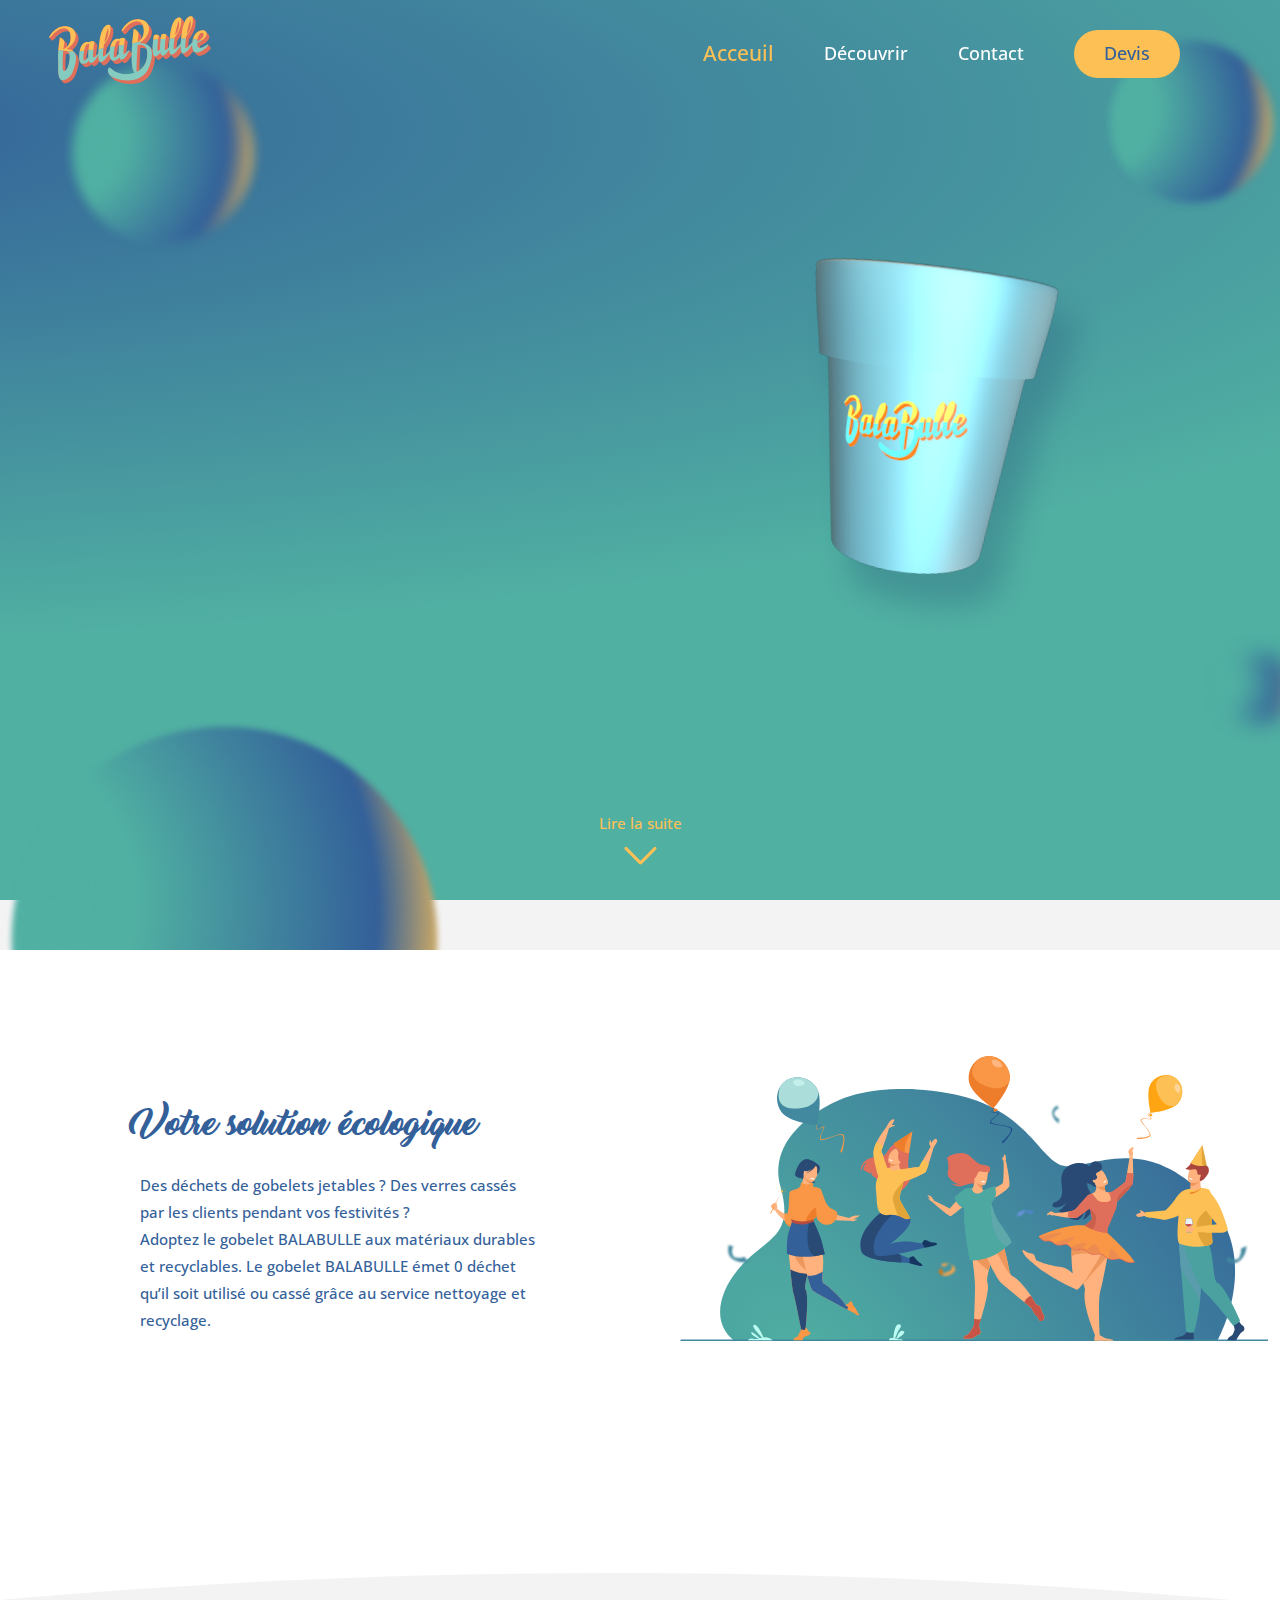
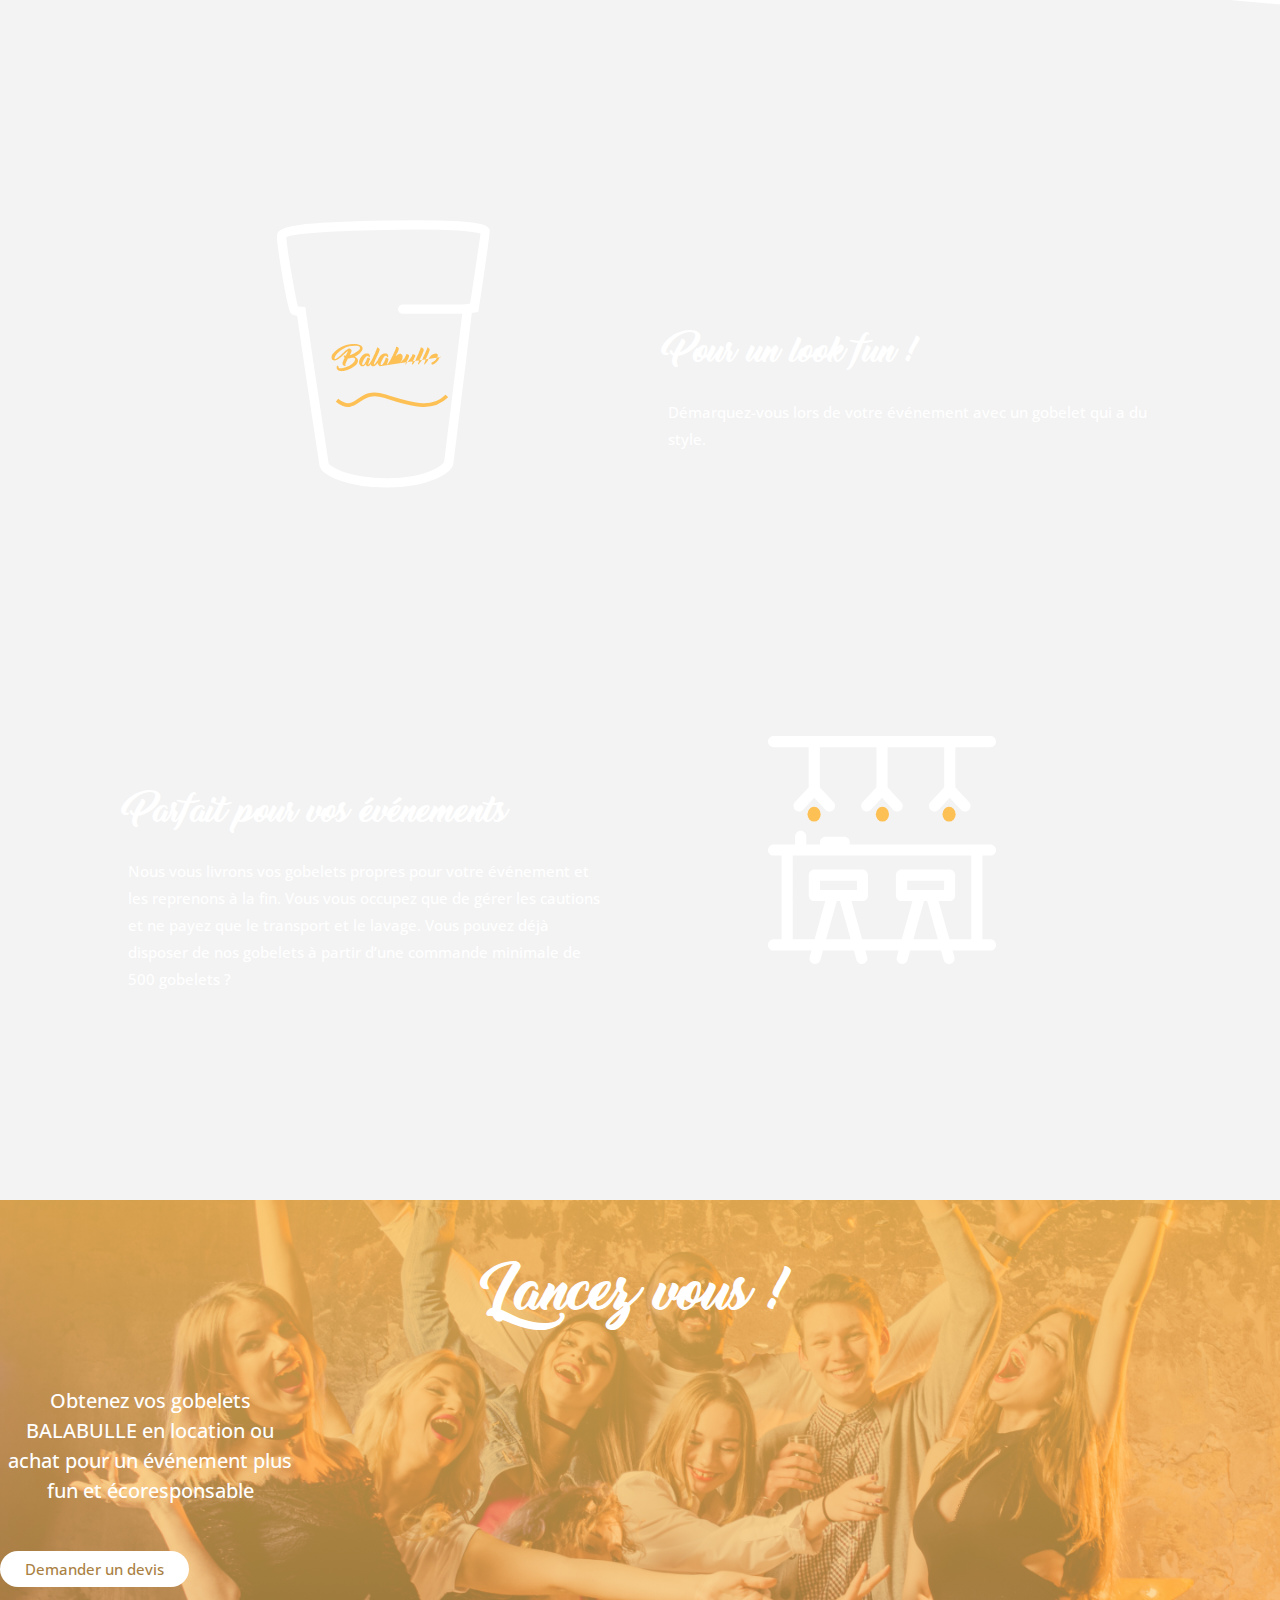
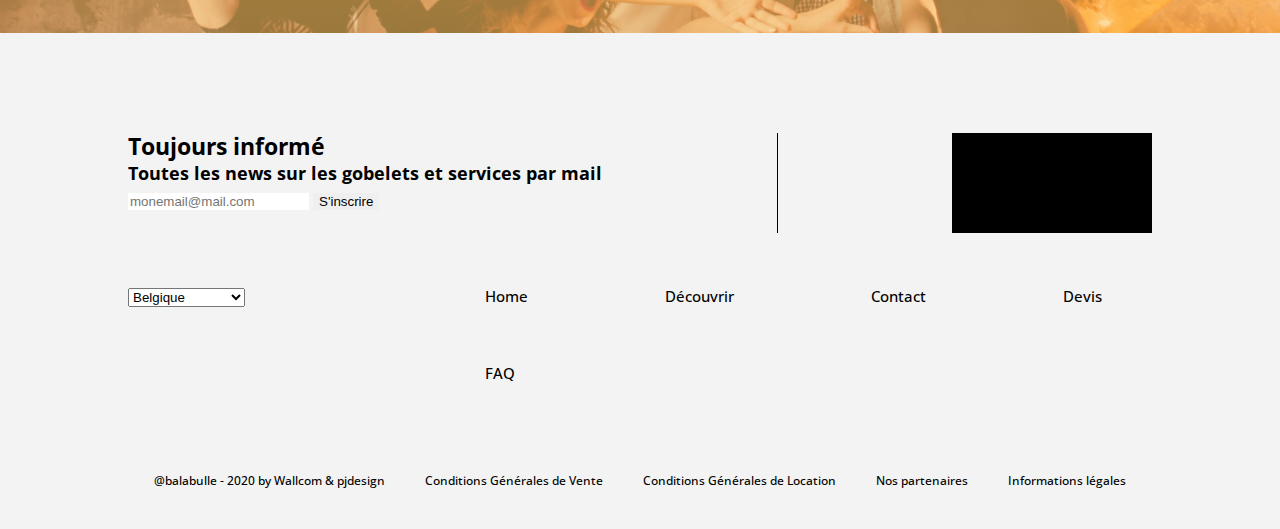
==== commit d73330b8: "load" ====
--- a/index.html
+++ b/index.html
@@ -10,7 +10,7 @@
     <title>Accueil - Balabulle</title>
 </head>
 <body>
-    <header class="start home inload">
+    <header class="start home">
         <div class="menu-nav">
         <!--logo principal-->
         <a href="index.html" class="main-logo"><!--position relative-->
--- a/style.css
+++ b/style.css
@@ -738,6 +738,28 @@
   }
 }
 
+@-webkit-keyframes header-coming {
+  0% {
+    opacity: 0;
+  }
+  100% {
+    opacity: 1;
+    -webkit-transform: none;
+            transform: none;
+  }
+}
+
+@keyframes header-coming {
+  0% {
+    opacity: 0;
+  }
+  100% {
+    opacity: 1;
+    -webkit-transform: none;
+            transform: none;
+  }
+}
+
 @font-face {
   font-family: 'Thinking_of_Betty';
   font-weight: 500;
@@ -851,6 +873,7 @@
 }
 
 main.animated {
+  position: static;
   background: url(/img/normal-ball.png), url(/img/big-ball.png), url(/img/small-ball.png), url(/img/tiny-ball.png), url(/img/normal-ball.png), url(/img/big-ball.png), radial-gradient(160.45% 57.32% at -24.34% 14.24%, #336099 0%, #50B0A2 100%);
   background-position-x: 60px, 5px, 1100px, 1200px, 1800px,2200px, 0;
   background-position-y: 50px,80vh, 30px, 70vh, 70vh,-10vh, 0;
@@ -859,6 +882,8 @@
   background-attachment: fixed;
   position: relative;
   overflow: hidden;
+  -webkit-transition: all 500ms ease-in-out;
+  transition: all 500ms ease-in-out;
   -webkit-animation-name: animated-bubbles;
           animation-name: animated-bubbles;
   -webkit-animation-iteration-count: infinite;
@@ -925,6 +950,23 @@
   margin-left: 10vw;
   margin-right: 10vw;
   z-index: 999;
+  -webkit-animation-name: header-coming;
+          animation-name: header-coming;
+  -webkit-animation-duration: 0.3s;
+          animation-duration: 0.3s;
+  -webkit-animation-iteration-count: 1;
+          animation-iteration-count: 1;
+  -webkit-animation-fill-mode: forwards;
+          animation-fill-mode: forwards;
+  -webkit-animation-delay: 0.5s;
+          animation-delay: 0.5s;
+  -webkit-animation-timing-function: ease-in-out;
+          animation-timing-function: ease-in-out;
+  opacity: 0;
+  -webkit-transform: translateX(-150px);
+          transform: translateX(-150px);
+  -webkit-transition: all 300ms ease-in-out;
+  transition: all 300ms ease-in-out;
 }
 
 main.animated .main-descr .header .header-title {
@@ -979,7 +1021,8 @@
 
 main.animated .main-descr::before {
   content: '';
-  display: block;
+  display: none;
+  opacity: 1;
   width: 300px;
   height: 300px;
   margin-bottom: 50px;
@@ -989,6 +1032,8 @@
   background-size: contain;
   background-position: center;
   z-index: 999;
+  -webkit-transition: all 700ms ease-in-out;
+  transition: all 700ms ease-in-out;
 }
 
 @media screen and (max-height: 570px) {
@@ -1079,6 +1124,10 @@
 }
 
 main.animated .more {
+  display: block;
+  opacity: 1;
+  -webkit-transition: all 300ms ease-in-out;
+  transition: all 300ms ease-in-out;
   position: absolute;
   top: 90vh;
   left: 50vw;
@@ -2019,6 +2068,13 @@
   background-repeat: no-repeat;
   background-position: center;
   background-size: 80%;
+}
+
+main.animated .panelContent {
+  display: block;
+  opacity: 1;
+  -webkit-transition: all 300ms ease-in-out;
+  transition: all 300ms ease-in-out;
 }
 
 main.animated .panelContent .productExplain {
@@ -2140,6 +2196,10 @@
   background-size: cover;
   background-repeat: no-repeat;
   background-position: center;
+  display: block;
+  opacity: 1;
+  -webkit-transition: all 300ms ease-in-out;
+  transition: all 300ms ease-in-out;
 }
 
 main.animated .HeroContainer h2 {
@@ -2164,6 +2224,49 @@
   padding: 8px 25px;
   border-radius: 70px;
   color: #A98042;
+}
+
+main.animated.inload {
+  background: none;
+}
+
+main.animated.inload .main-descr::before {
+  content: '';
+  display: block;
+  position: absolute;
+  opacity: 0;
+  width: 300px;
+  height: 300px;
+  margin-bottom: 50px;
+  margin-top: -100px;
+  background: url(/img/cup-render.png);
+  background-repeat: no-repeat;
+  background-size: contain;
+  background-position: center;
+  z-index: 999;
+  -webkit-transition: all 300ms ease-in-out;
+  transition: all 300ms ease-in-out;
+}
+
+main.animated.inload .more {
+  display: none;
+  opacity: 0;
+  -webkit-transition: all 300ms ease-in-out;
+  transition: all 300ms ease-in-out;
+}
+
+main.animated.inload .panelContent {
+  display: none;
+  opacity: 0;
+}
+
+main.animated.inload .HeroContainer {
+  display: none;
+  opacity: 0;
+}
+
+main.animated.inload + footer {
+  opacity: 0;
 }
 
 main {
@@ -2550,6 +2653,8 @@
   margin: 0;
   top: 0;
   left: 0;
+  -webkit-transition: all 300ms ease-in-out;
+  transition: all 300ms ease-in-out;
 }
 
 @media screen and (min-width: 900px) {
@@ -2858,6 +2963,9 @@
   margin-right: auto;
   padding-top: 100px;
   position: relative;
+  opacity: 1;
+  -webkit-transition: all 300ms ease-in-out;
+  transition: all 300ms ease-in-out;
 }
 
 .newsletterandsocial {
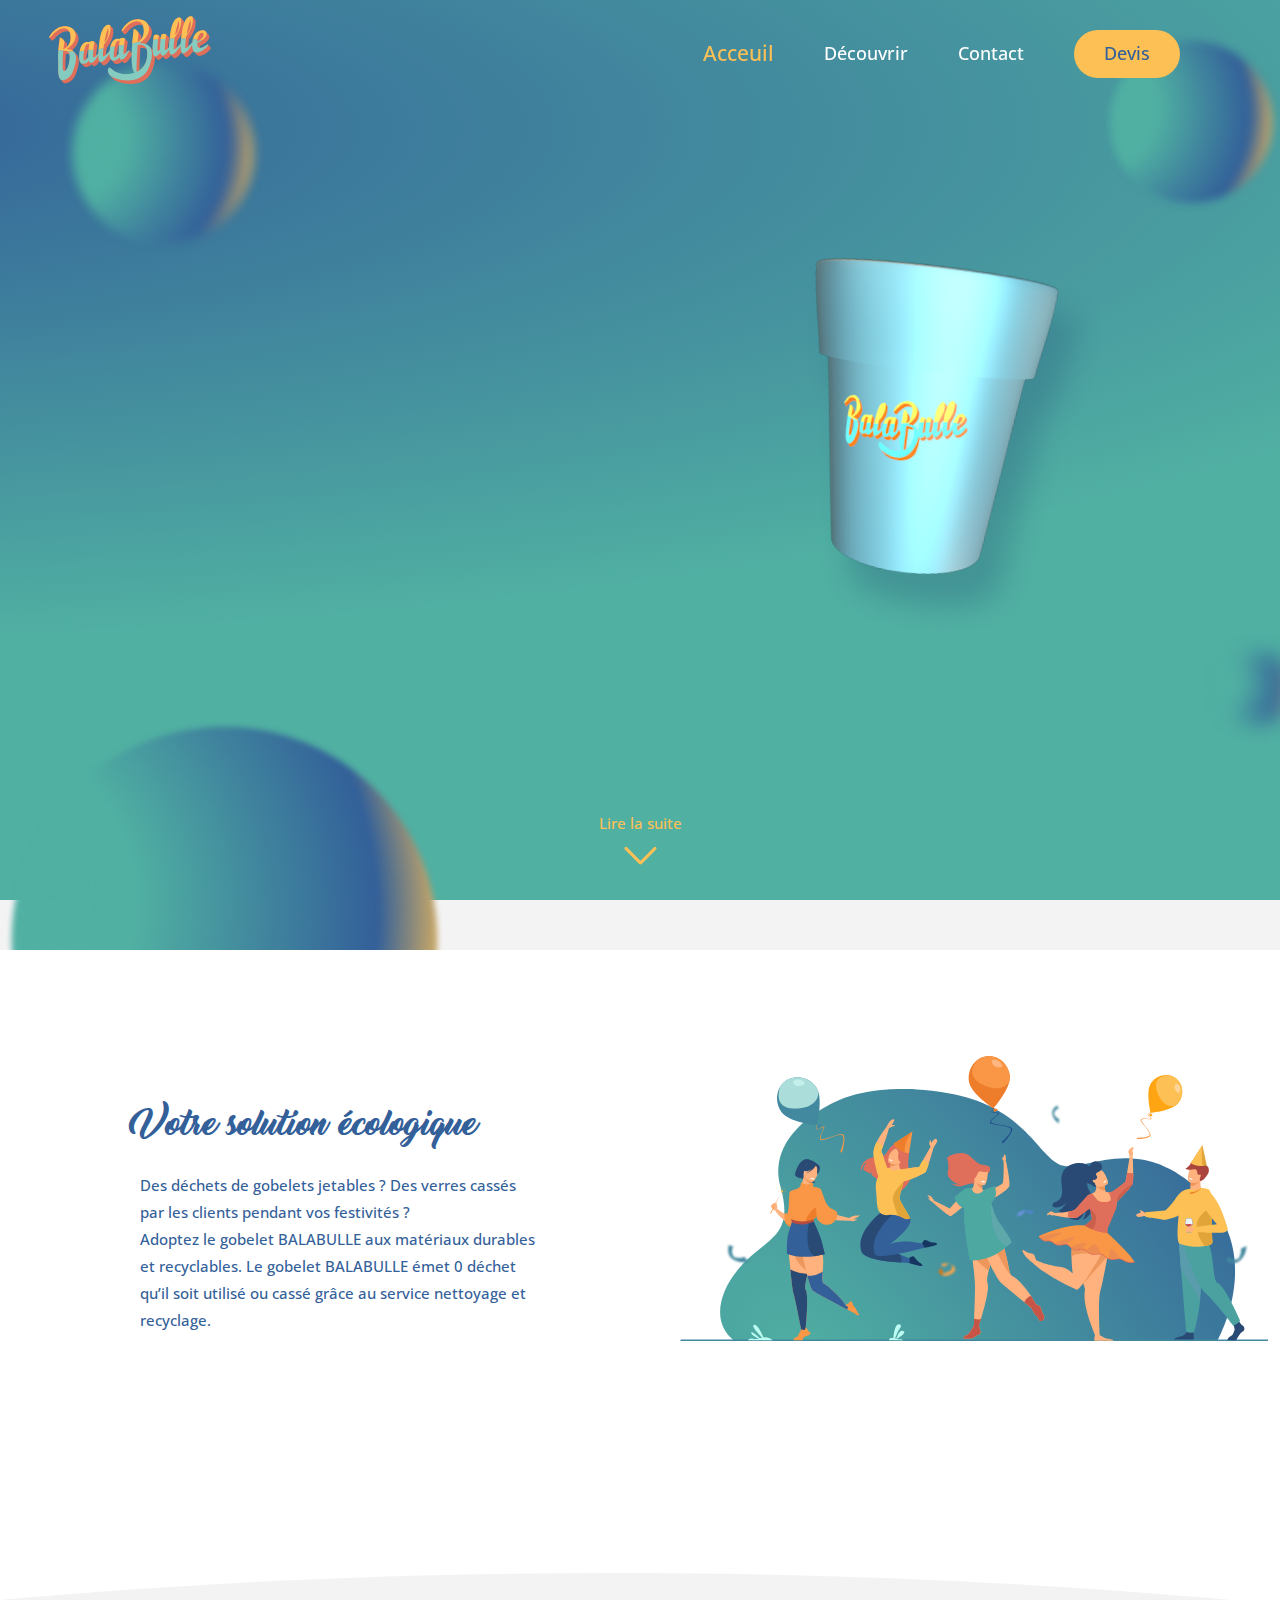
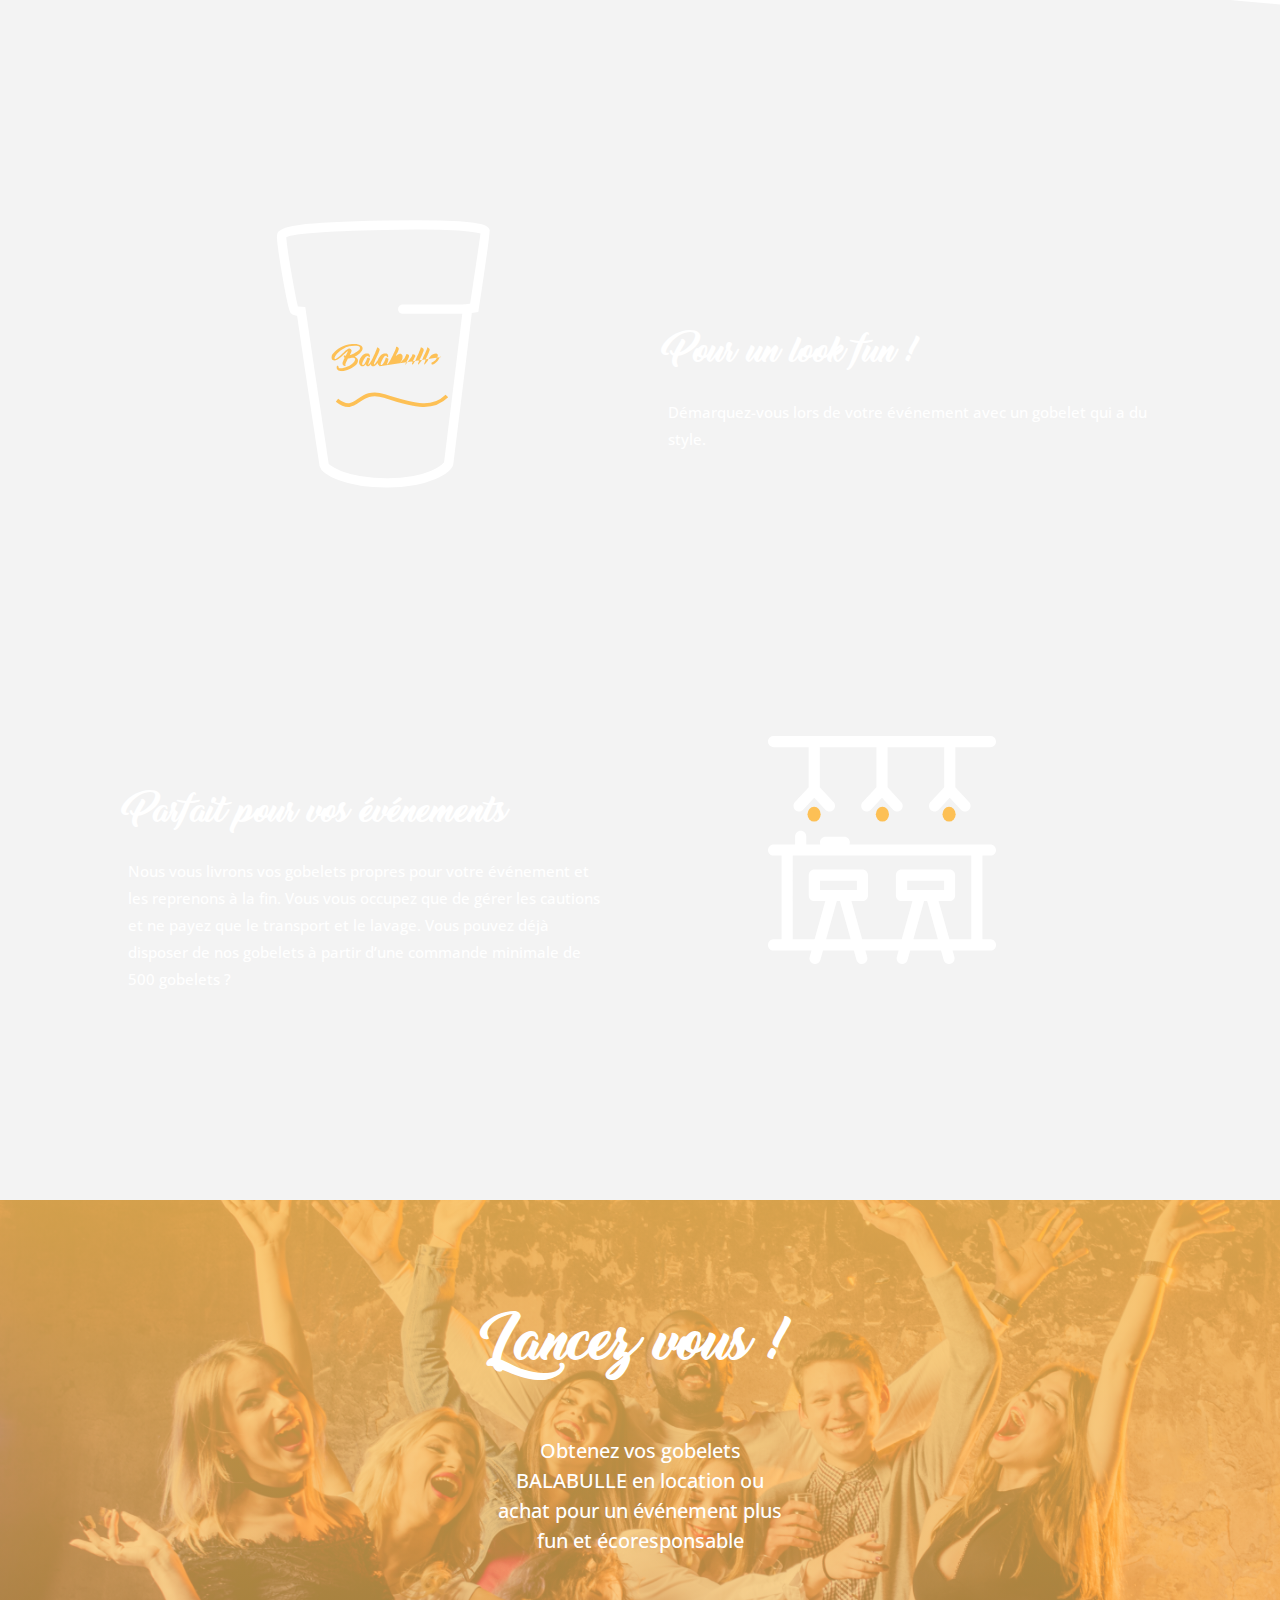
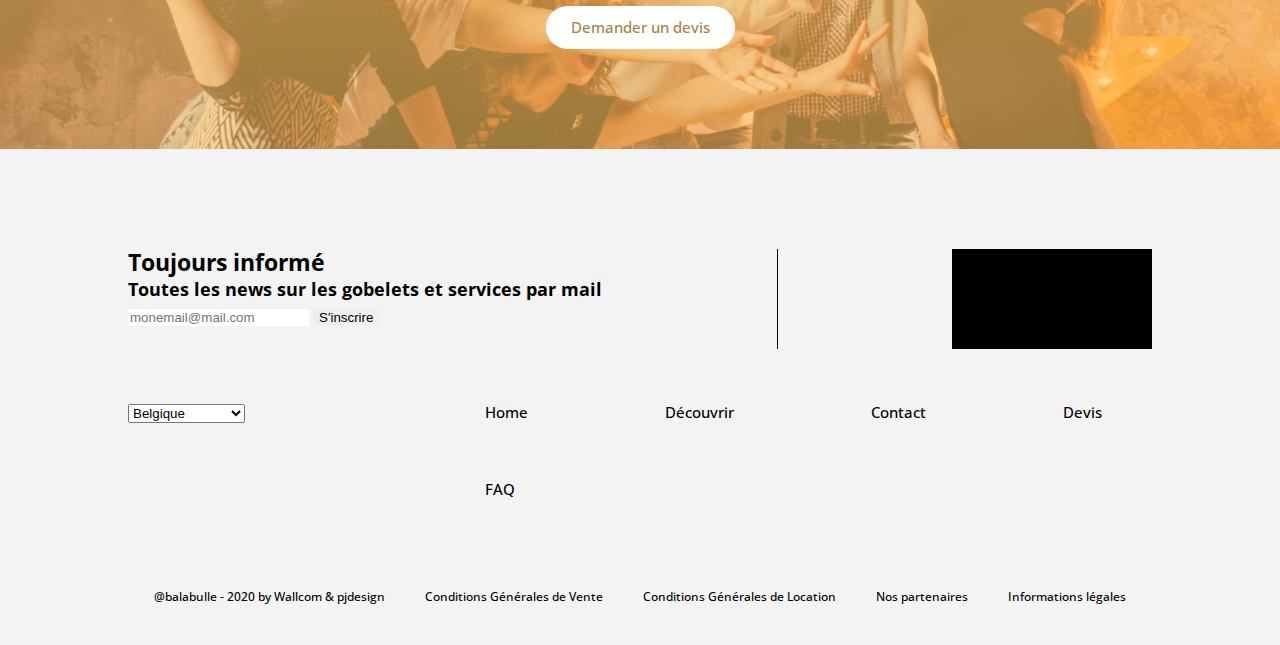
==== commit 894e0c61: "php to html" ====
--- a/index.html
+++ b/index.html
@@ -57,7 +57,7 @@
                     <a href="contact.html">Contact</a>
                 </li>
                 <li class="nav-link CTA">
-                    <a href="">Devis</a>
+                    <a href="devis.html">Devis</a>
                 </li>
             </ul>
         </nav>
@@ -74,7 +74,7 @@
             Réutilisable
         </h2>
         <p class="header-txt">Le gobelet Balabulle est l'article idéal lors de l'organisation de votre évènement ou festival. Plus écologique que le gobelet jetable, le gobelet  Balabulle en PVC est un article  festif qui marquera l'esprit de son utilisateur.</p>
-        <a href="" class="CTA">Demander un devis</a>
+        <a href="devis.html" class="CTA">Demander un devis</a>
     </div>
     <a href="#FirstPanel" class="more"><p>Lire la suite</p> <div class="look-bottom"><span></span><span></span></div></a>
 </section>
@@ -155,7 +155,7 @@
 <section class="HeroContainer">
     <h2>Lancez vous !</h2>
     <p>Obtenez vos gobelets BALABULLE en location ou achat pour un événement plus fun et écoresponsable</p>
-    <a href="" class="CTA">Demander un devis</a>
+    <a href="devis.html" class="CTA">Demander un devis</a>
 </section>
 </main>
 <footer>
@@ -197,13 +197,13 @@
                     <a href="index.html">Home</a>
                 </li>
                 <li class="nav-link">
-                    <a href="contact.html">Découvrir</a>
+                    <a href="decouvrir.html">Découvrir</a>
                 </li>
                 <li class="nav-link">
                     <a href="contact.html">Contact</a>
                 </li>
                 <li class="nav-link CTA">
-                    <a href="">Devis</a>
+                    <a href="devis.html">Devis</a>
                 </li>
                 <li class="nav-link">
                     <a href="">FAQ</a>
--- a/style.css
+++ b/style.css
@@ -495,7 +495,7 @@
     -webkit-transform: scale(1) scaleZ(1) rotateX(0deg) rotateY(0deg) rotateX(-20deg);
             transform: scale(1) scaleZ(1) rotateX(0deg) rotateY(0deg) rotateX(-20deg);
   }
-  80% {
+  90% {
     border: 20px solid #C8C4BD;
     background: none;
     background-attachment: fixed;
@@ -546,7 +546,7 @@
     -webkit-transform: scale(1) scaleZ(1) rotateX(0deg) rotateY(0deg) rotateX(-20deg);
             transform: scale(1) scaleZ(1) rotateX(0deg) rotateY(0deg) rotateX(-20deg);
   }
-  80% {
+  90% {
     border: 20px solid #C8C4BD;
     background: none;
     background-attachment: fixed;
@@ -591,7 +591,7 @@
     -webkit-transform: rotate(90deg);
             transform: rotate(90deg);
   }
-  80% {
+  90% {
     width: 15px;
     height: 100%;
     width: 50px;
@@ -634,7 +634,7 @@
     -webkit-transform: rotate(90deg);
             transform: rotate(90deg);
   }
-  80% {
+  90% {
     width: 15px;
     height: 100%;
     width: 50px;
@@ -668,7 +668,7 @@
     top: 50px;
     left: 0px;
   }
-  80% {
+  90% {
     top: 80%;
     width: 100%;
     height: 200px;
@@ -699,7 +699,7 @@
     top: 50px;
     left: 0px;
   }
-  80% {
+  90% {
     top: 80%;
     width: 100%;
     height: 200px;
@@ -718,7 +718,7 @@
   38% {
     opacity: 0;
   }
-  80% {
+  90% {
     opacity: 0;
   }
 }
@@ -733,7 +733,7 @@
   38% {
     opacity: 0;
   }
-  80% {
+  90% {
     opacity: 0;
   }
 }
@@ -2176,8 +2176,8 @@
 
 main.animated .HeroContainer {
   width: 100vw;
-  padding-top: 50px;
-  padding-bottom: 50px;
+  padding-top: 100px;
+  padding-bottom: 100px;
   display: -webkit-box;
   display: -ms-flexbox;
   display: flex;
@@ -2196,7 +2196,6 @@
   background-size: cover;
   background-repeat: no-repeat;
   background-position: center;
-  display: block;
   opacity: 1;
   -webkit-transition: all 300ms ease-in-out;
   transition: all 300ms ease-in-out;
@@ -2443,6 +2442,8 @@
           animation-delay: 1s;
   -webkit-animation-timing-function: ease-in-out;
           animation-timing-function: ease-in-out;
+  -webkit-backface-visibility: hidden;
+          backface-visibility: hidden;
 }
 
 main .panelContent .panelConsignesAnime .animContainer .movingBlock {
@@ -2467,6 +2468,8 @@
           animation-delay: 1s;
   -webkit-animation-timing-function: ease-in-out;
           animation-timing-function: ease-in-out;
+  -webkit-backface-visibility: hidden;
+          backface-visibility: hidden;
 }
 
 main .panelContent .panelConsignesAnime .animContainer .euro {
@@ -2493,6 +2496,8 @@
           animation-delay: 1s;
   -webkit-animation-timing-function: ease-in-out;
           animation-timing-function: ease-in-out;
+  -webkit-backface-visibility: hidden;
+          backface-visibility: hidden;
 }
 
 @media screen and (min-width: 900px) {
@@ -2599,8 +2604,8 @@
 
 main .HeroContainer {
   width: 100vw;
-  padding-top: 50px;
-  padding-bottom: 50px;
+  padding-top: 100px;
+  padding-bottom: 100px;
   display: -webkit-box;
   display: -ms-flexbox;
   display: flex;
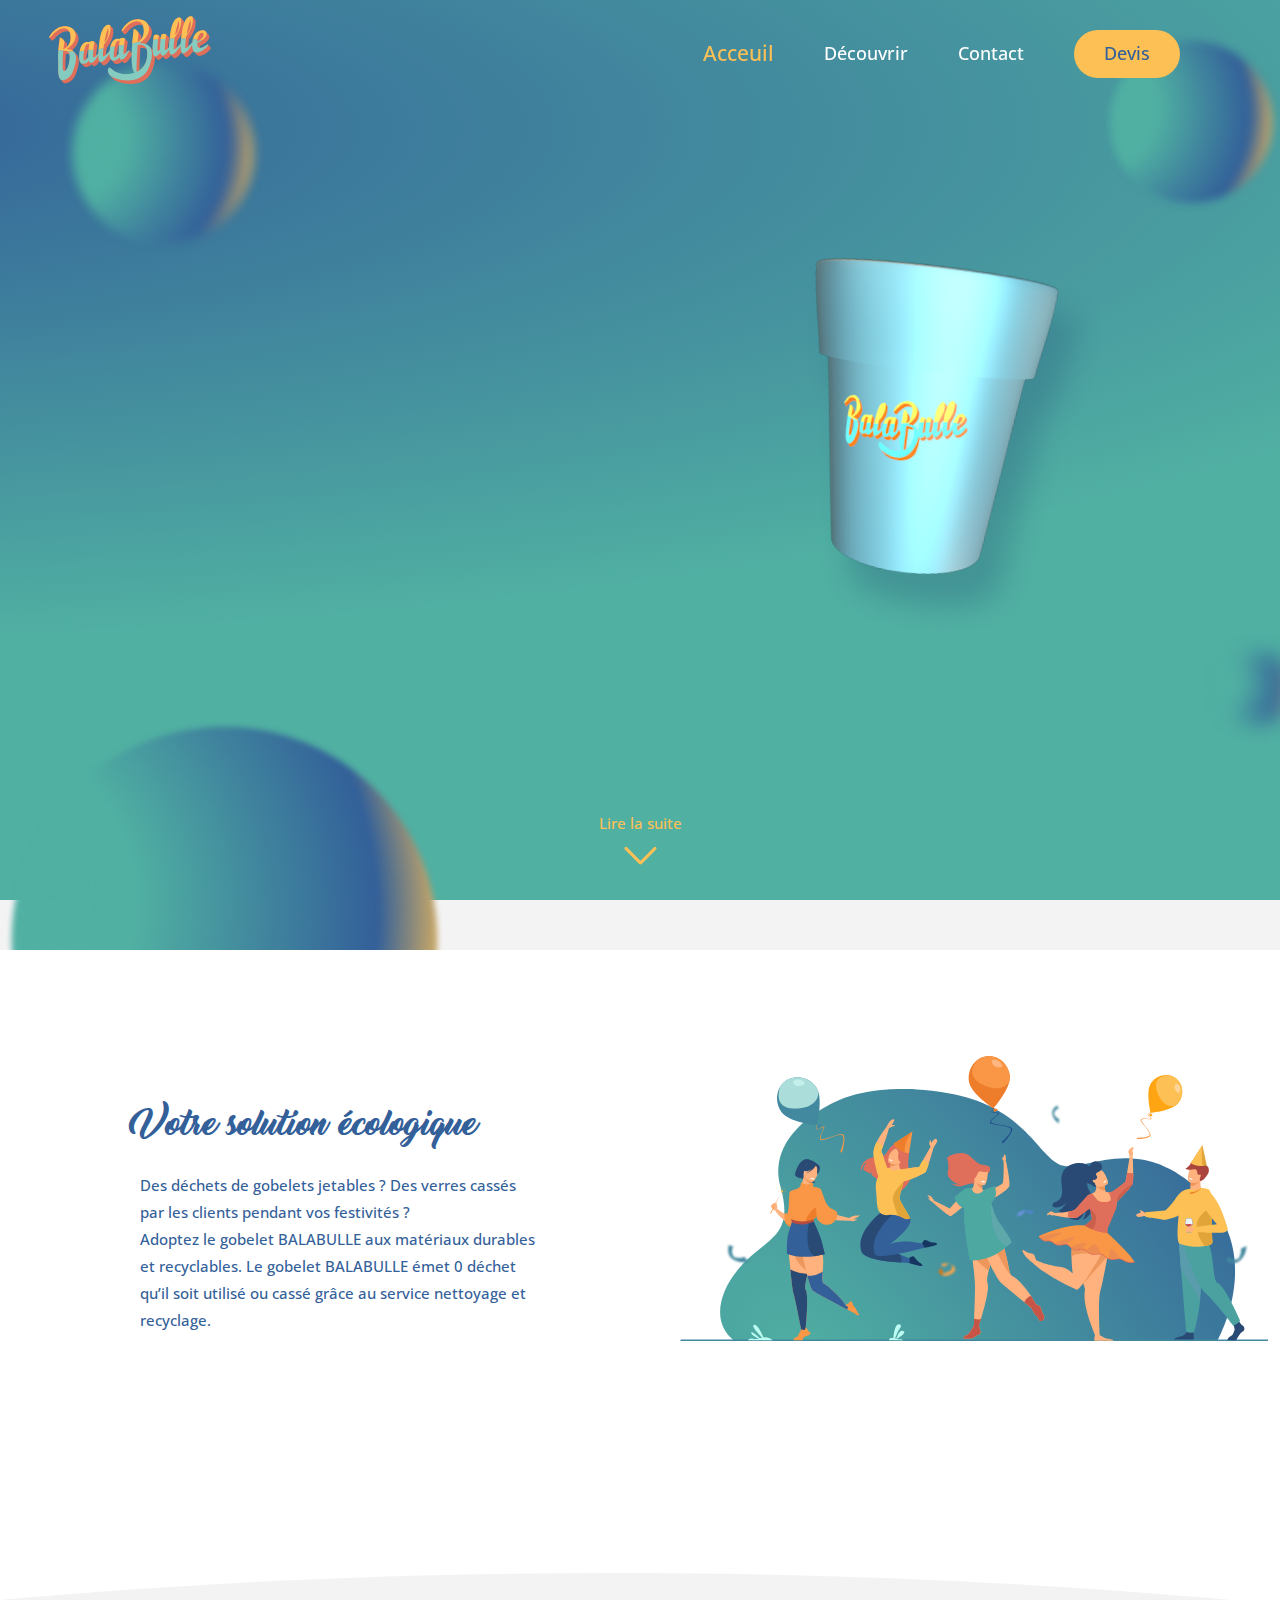
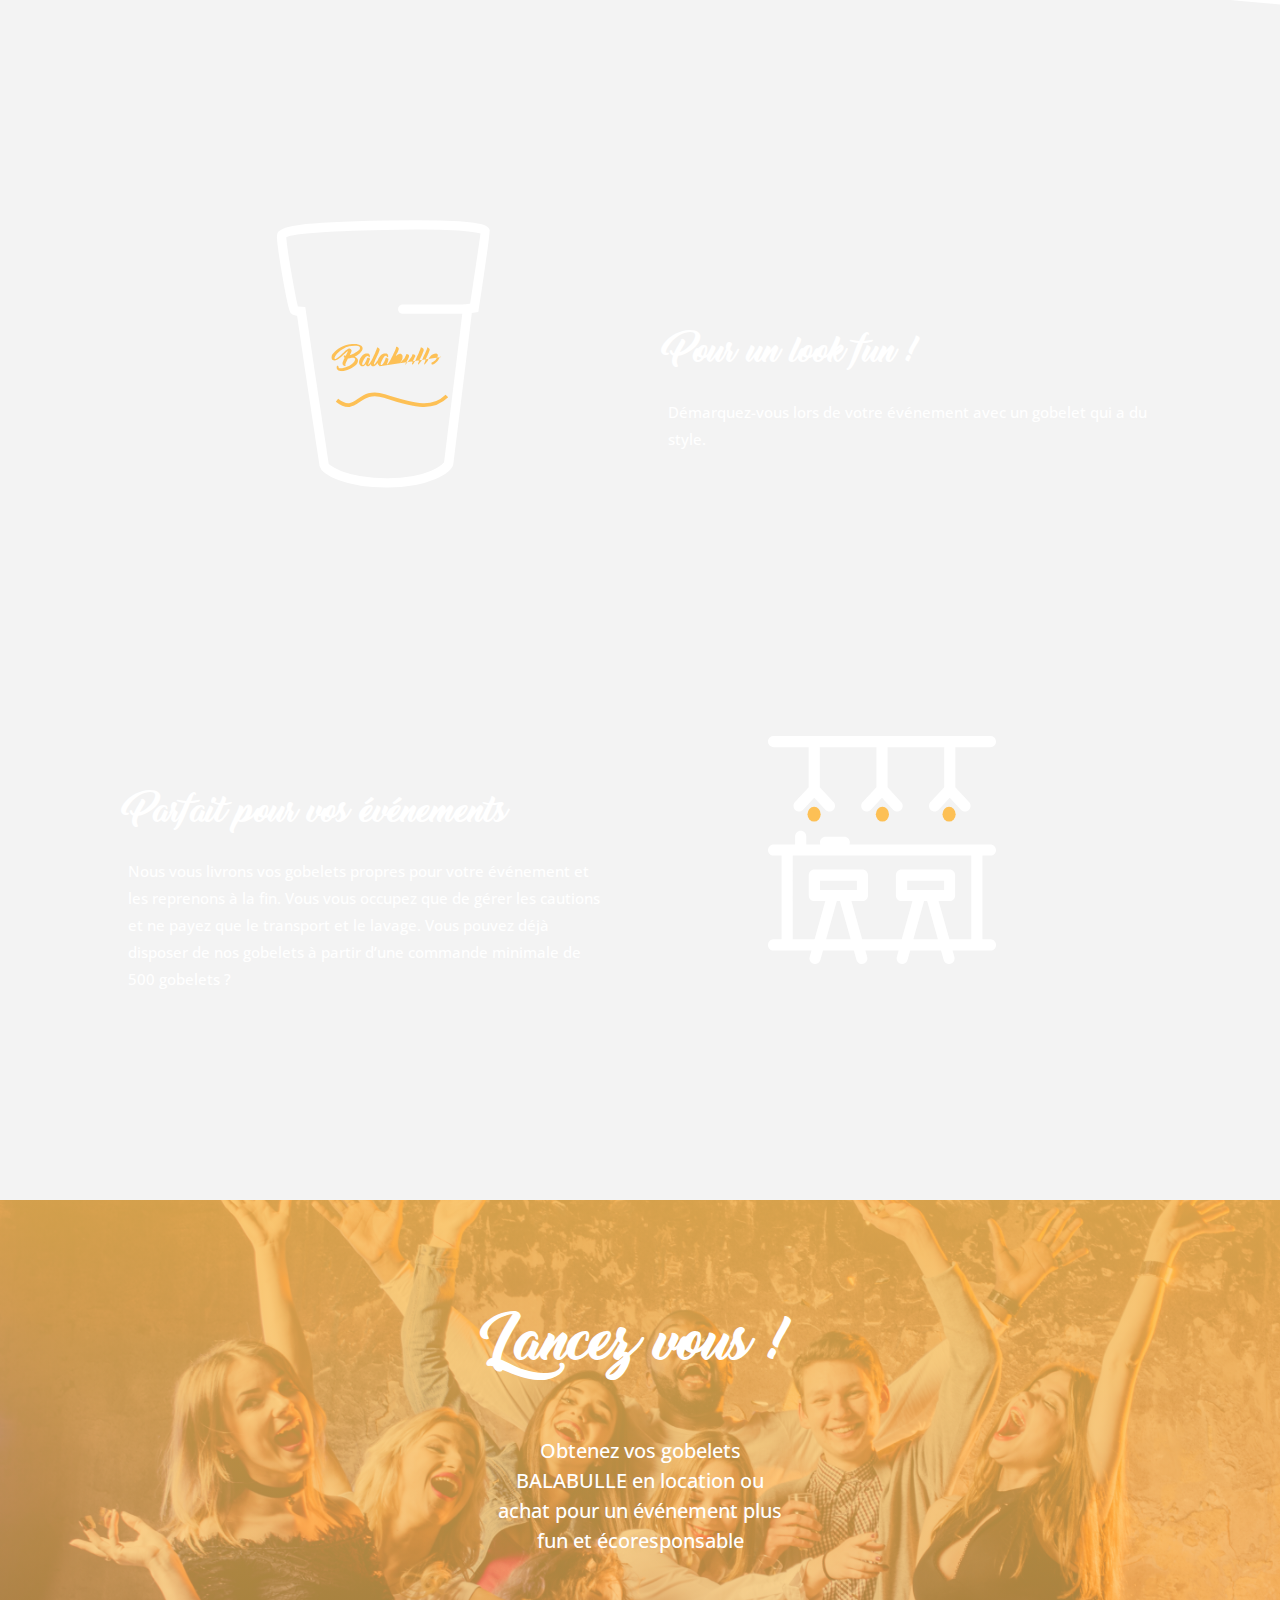
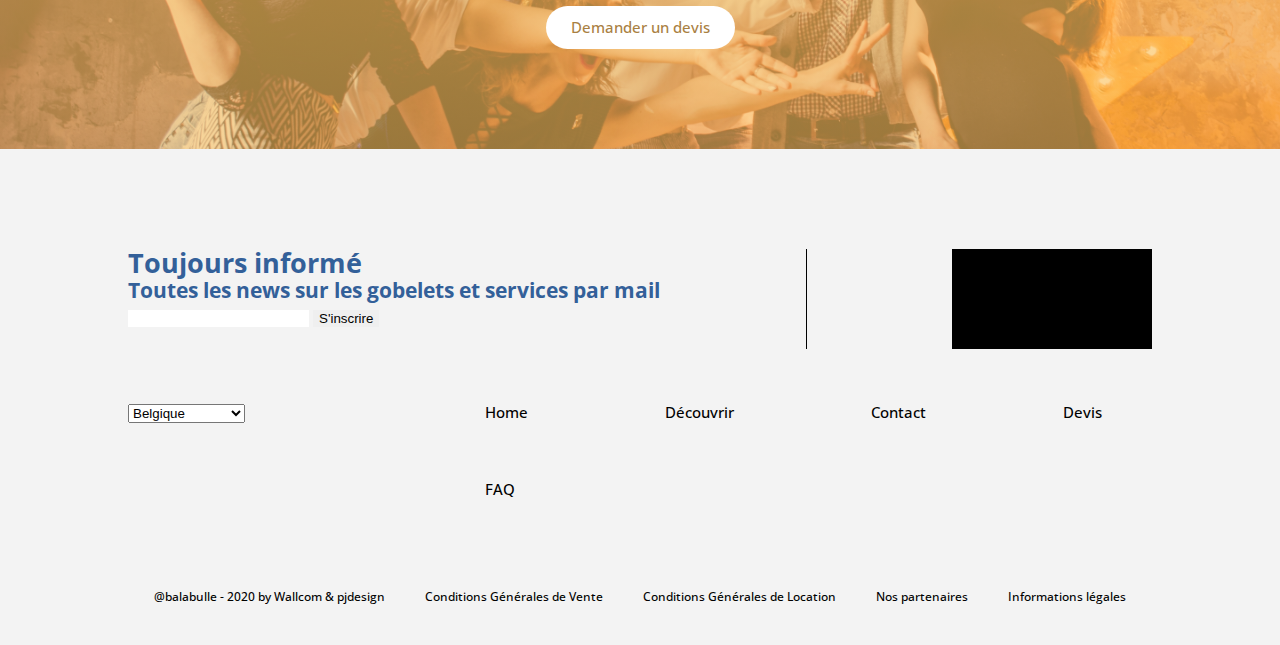
==== commit a3d7c3cb: "devis" ====
--- a/style.css
+++ b/style.css
@@ -2809,6 +2809,12 @@
   background-color: #336099;
 }
 
+header .menu-nav .ham-button.darkversion :nth-child(1),
+header .menu-nav .ham-button.darkversion :nth-child(2),
+header .menu-nav .ham-button.darkversion :nth-child(3) {
+  background-color: #336099;
+}
+
 header .menu-nav .ham-button:hover > :nth-child(1),
 header .menu-nav .ham-button:hover > :nth-child(2),
 header .menu-nav .ham-button:hover > :nth-child(3),
@@ -2929,6 +2935,17 @@
     font-size: 21px;
     color: #FDC055;
   }
+  header .menu-nav .main-nav .main-nav-list .nav-link.CTA.active a {
+    color: #336099;
+  }
+  header .menu-nav .main-nav .main-nav-list .nav-link.CTA.active:hover a,
+  header .menu-nav .main-nav .main-nav-list .nav-link.CTA.active:focus a {
+    color: #336099;
+  }
+  header .menu-nav .main-nav .main-nav-list .nav-link.CTA.active:hover,
+  header .menu-nav .main-nav .main-nav-list .nav-link.CTA.active:focus {
+    background-color: #FDC055;
+  }
   header .menu-nav .main-nav .main-nav-list .CTA:hover {
     background-color: #336099;
   }
@@ -3208,6 +3225,423 @@
   }
 }
 
+.page-title {
+  font-family: Thinking_of_Betty;
+  font-weight: 500;
+  font-size: 2.5rem;
+  margin-top: 150px;
+  margin-left: 30px;
+  color: #336099;
+}
+
+@media (min-width: 700px) {
+  .page-title {
+    margin-left: 10vw;
+  }
+}
+
+.info-suivi-devis {
+  width: 80vw;
+  max-width: 1500px;
+  height: 70px;
+  margin-left: auto;
+  margin-right: auto;
+  position: relative;
+  margin-top: 50px;
+  padding-left: 0;
+  margin-bottom: 0;
+  display: -webkit-box;
+  display: -ms-flexbox;
+  display: flex;
+  -webkit-box-orient: horizontal;
+  -webkit-box-direction: normal;
+      -ms-flex-direction: row;
+          flex-direction: row;
+  -webkit-box-pack: justify;
+      -ms-flex-pack: justify;
+          justify-content: space-between;
+  -webkit-box-align: start;
+      -ms-flex-align: start;
+          align-items: flex-start;
+  /*.devis-bar-steps.step-2 {
+        background: linear-gradient(89.53deg, #336099 0%, #50B0A2 16.67%, #D9DADC 33.34%);
+        transition: all 300ms ease-in-out;
+    }
+    .devis-bar-steps.step-3 {
+        background: linear-gradient(89.53deg, #336099 16.67%, #50B0A2 33.34%, #D9DADC 50%);
+        transition: all 300ms ease-in-out;
+    }
+    .devis-bar-steps.step-4 {
+        background: linear-gradient(89.53deg, #336099 33.34%, #50B0A2 50%, #D9DADC 66.67%);
+        transition: all 300ms ease-in-out;
+    }
+    .devis-bar-steps.step-5 {
+        background: linear-gradient(89.53deg, #336099 50%, #50B0A2 66.67%, #D9DADC 83.34%);
+        transition: all 300ms ease-in-out;
+    }
+    .devis-bar-steps.step-6 {
+        background: linear-gradient(89.53deg, #336099 66.67%, #50B0A2 83.34%, #D9DADC 100%);
+        transition: all 300ms ease-in-out;
+    }
+    .devis-bar-steps.step-6 {
+        background: linear-gradient(89.53deg, #336099 83.34%, #50B0A2 100%, #D9DADC 116.67%);
+        transition: all 300ms ease-in-out;
+    }*/
+}
+
+.info-suivi-devis .devis-bar-steps {
+  position: absolute;
+  display: block;
+  width: 100%;
+  height: 8px;
+  border-radius: 70px;
+  background: linear-gradient(89.53deg, #336099 -16.67%, #50B0A2 -10%, #D9DADC 0%);
+  -webkit-transition: all 300ms ease-in-out;
+  transition: all 300ms ease-in-out;
+}
+
+.info-suivi-devis .devis-step {
+  position: relative;
+  width: 16.67%;
+  height: 100px;
+}
+
+.info-suivi-devis .devis-step span {
+  display: block;
+  width: 100%;
+  height: 8px;
+  border-radius: none;
+  background: #D9DADC;
+  -webkit-box-shadow: none;
+          box-shadow: none;
+  position: absolute;
+  left: 50%;
+  -webkit-transform: translate(-50%, 0px);
+          transform: translate(-50%, 0px);
+}
+
+.info-suivi-devis .devis-step h4 {
+  position: absolute;
+  -webkit-transform: translateX(-50%);
+          transform: translateX(-50%);
+  top: 100%;
+  left: 50%;
+  opacity: 0;
+  -webkit-transition: all 300ms ease-in-out;
+  transition: all 300ms ease-in-out;
+  color: #336099;
+  font-family: 'Open Sans', sans-serif;
+  font-weight: 500;
+  line-height: 180%;
+  font-size: 11px;
+}
+
+.info-suivi-devis .devis-step.active span {
+  height: 12px;
+  background: #50B0A2;
+  -webkit-box-shadow: 0px 0px 34px #50B0A2;
+          box-shadow: 0px 0px 34px #50B0A2;
+  -webkit-transition: all 300ms ease-in-out;
+  transition: all 300ms ease-in-out;
+}
+
+.info-suivi-devis .devis-step.active h4 {
+  top: 30px;
+  opacity: 1;
+  -webkit-transition: all 300ms ease-in-out;
+  transition: all 300ms ease-in-out;
+}
+
+.info-suivi-devis .devis-step.checked span {
+  height: 8px;
+  background: #336099;
+  -webkit-box-shadow: none;
+          box-shadow: none;
+  -webkit-transition: all 300ms ease-in-out;
+  transition: all 300ms ease-in-out;
+}
+
+.info-suivi-devis .devis-step.checked h4 {
+  top: 100%;
+  opacity: 0;
+  -webkit-transition: all 300ms ease-in-out;
+  transition: all 300ms ease-in-out;
+}
+
+@media screen and (min-width: 700px) {
+  .info-suivi-devis .devis-step {
+    position: relative;
+    width: 16.67%;
+    height: 100px;
+  }
+  .info-suivi-devis .devis-step span {
+    display: block;
+    width: 22px;
+    height: 22px;
+    border-radius: 100%;
+    background: #D9DADC;
+    -webkit-box-shadow: none;
+            box-shadow: none;
+    position: absolute;
+    left: 50%;
+    -webkit-transform: translate(-50%, -7px);
+            transform: translate(-50%, -7px);
+  }
+  .info-suivi-devis .devis-step h4 {
+    position: absolute;
+    -webkit-transform: translateX(-50%);
+            transform: translateX(-50%);
+    top: 100%;
+    left: 50%;
+    opacity: 0;
+    -webkit-transition: all 300ms ease-in-out;
+    transition: all 300ms ease-in-out;
+    color: #336099;
+    font-family: 'Open Sans', sans-serif;
+    font-weight: 500;
+    line-height: 180%;
+    font-size: 11px;
+  }
+  .info-suivi-devis :last-child {
+    -webkit-transform: translateX(50%);
+            transform: translateX(50%);
+  }
+  .info-suivi-devis .devis-step.active span {
+    width: 22px;
+    height: 22px;
+    background: #50B0A2;
+    -webkit-box-shadow: 0px 0px 34px #50B0A2;
+            box-shadow: 0px 0px 34px #50B0A2;
+    -webkit-transition: all 300ms ease-in-out;
+    transition: all 300ms ease-in-out;
+  }
+  .info-suivi-devis .devis-step.active h4 {
+    top: 30px;
+    opacity: 1;
+    -webkit-transition: all 300ms ease-in-out;
+    transition: all 300ms ease-in-out;
+  }
+  .info-suivi-devis .devis-step.checked span {
+    width: 22px;
+    height: 22px;
+    background: #336099;
+    -webkit-box-shadow: none;
+            box-shadow: none;
+    -webkit-transition: all 300ms ease-in-out;
+    transition: all 300ms ease-in-out;
+  }
+  .info-suivi-devis .devis-step.checked h4 {
+    top: 100%;
+    opacity: 0;
+    -webkit-transition: all 300ms ease-in-out;
+    transition: all 300ms ease-in-out;
+  }
+}
+
+.devis-form {
+  min-height: calc(100vh - 360px);
+  width: 100vw;
+  max-width: 1500px;
+  position: relative;
+  overflow-x: hidden;
+  margin-right: auto;
+  margin-left: auto;
+}
+
+.devis-form .devis-fieldset {
+  position: absolute;
+  width: 80%;
+  height: 100%;
+  top: 0;
+  left: 50%;
+  -webkit-transform: translateX(-50%);
+          transform: translateX(-50%);
+  padding: 0;
+  -webkit-transition: all 300ms ease-in-out;
+  transition: all 300ms ease-in-out;
+  display: none;
+}
+
+.devis-form .devis-fieldset.left {
+  opacity: 0;
+  left: -50%;
+  -webkit-transition: all 300ms ease-in-out;
+  transition: all 300ms ease-in-out;
+}
+
+.devis-form .devis-fieldset.right {
+  opacity: 0;
+  left: 150%;
+  -webkit-transition: all 300ms ease-in-out;
+  transition: all 300ms ease-in-out;
+}
+
+label {
+  font-size: 18px;
+  -webkit-transform: translateY(20px) translateX(10px);
+          transform: translateY(20px) translateX(10px);
+  margin-bottom: 5px;
+  -webkit-transition: all 300ms ease-in-out;
+  transition: all 300ms ease-in-out;
+  width: 1px;
+  padding: 0;
+  margin: 0;
+  pointer-events: none;
+  color: #336099;
+}
+
+.message-label {
+  -webkit-transform: translateY(30px) translateX(10px);
+          transform: translateY(30px) translateX(10px);
+  -webkit-transition: all 300ms ease-in-out;
+  transition: all 300ms ease-in-out;
+}
+
+.input-contact {
+  width: calc(100% - 20px);
+  margin-bottom: 20px;
+  background: none;
+  border-bottom: 1px solid #336099;
+  outline: none;
+  color: #336099;
+  padding-bottom: 10px;
+  padding-left: 10px;
+  padding-right: 10px;
+  -webkit-transition: all 300ms ease-in-out;
+  transition: all 300ms ease-in-out;
+}
+
+::-webkit-input-placeholder {
+  opacity: 1;
+  padding-left: 100px;
+  color: white;
+  -webkit-transition: all 300ms ease-in-out;
+  transition: all 300ms ease-in-out;
+}
+
+textarea {
+  background: none;
+  border: 1px solid #336099;
+  outline: none;
+  color: #336099;
+  padding: 10px;
+  width: calc(100% - 20px);
+  -webkit-transition: all 300ms ease-in-out;
+  transition: all 300ms ease-in-out;
+}
+
+.send-button[disabled] {
+  width: 100%;
+  padding: 10px;
+  background: none;
+  border-radius: 50px;
+  border: 1px solid white;
+  color: white;
+  text-transform: uppercase;
+  font-family: Montserrat;
+  font-weight: 700;
+  font-size: 18px;
+  margin-top: 30px;
+  -webkit-transition: all 300ms ease-in-out;
+  transition: all 300ms ease-in-out;
+  overflow: hidden;
+  position: relative;
+  outline: none;
+}
+
+.input-contact:focus {
+  border-bottom: 1px solid #50B0A2;
+}
+
+.input-contact:focus::-webkit-input-placeholder {
+  padding-left: 0px;
+}
+
+textarea:focus {
+  border: 1px solid #50B0A2;
+}
+
+textarea:focus::-webkit-input-placeholder {
+  padding-left: 0px;
+  color: #D9DADC;
+}
+
+.send-button::after {
+  content: '';
+  display: block;
+  position: absolute;
+  width: 300px;
+  height: 300px;
+  background: white;
+  right: 150%;
+  top: 50%;
+  -webkit-transform-origin: center;
+          transform-origin: center;
+  -webkit-transform: translateY(-50%) rotate(20deg);
+          transform: translateY(-50%) rotate(20deg);
+  -webkit-transition: all 500ms ease-in-out;
+  transition: all 500ms ease-in-out;
+  z-index: -1;
+}
+
+.send-button {
+  width: 100%;
+  padding: 10px;
+  background: none;
+  border-radius: 50px;
+  border: 1px solid white;
+  color: white;
+  text-transform: uppercase;
+  font-family: Montserrat;
+  font-weight: 700;
+  font-size: 18px;
+  margin-top: 30px;
+  -webkit-transition: all 300ms ease-in-out;
+  transition: all 300ms ease-in-out;
+  overflow: hidden;
+  position: relative;
+  outline: none;
+}
+
+.send-button[disabled]:hover {
+  border: 1px solid red;
+  -webkit-box-shadow: 0px 0px 10px red;
+          box-shadow: 0px 0px 10px red;
+  -webkit-transform: scale(0.9);
+          transform: scale(0.9);
+}
+
+.send-button[disabled]:hover::after {
+  right: 150%;
+}
+
+.send-button:hover {
+  border: 1px solid white;
+  color: #323F49;
+  -webkit-transform: scale(1.1);
+          transform: scale(1.1);
+  outline: none;
+}
+
+.send-button:hover::after {
+  right: 0;
+}
+
+.input-contact.texted {
+  border-bottom: 1px solid #50B0A2;
+}
+
+textarea.texted {
+  border: 1px solid #50B0A2;
+}
+
+label.texted {
+  font-size: 13px;
+  color: #50B0A2;
+  -webkit-transform: translateY(0px) translateX(0px);
+          transform: translateY(0px) translateX(0px);
+}
+
 /*body {
     font-family: Thinking_of_Betty;
     font-weight: 500;
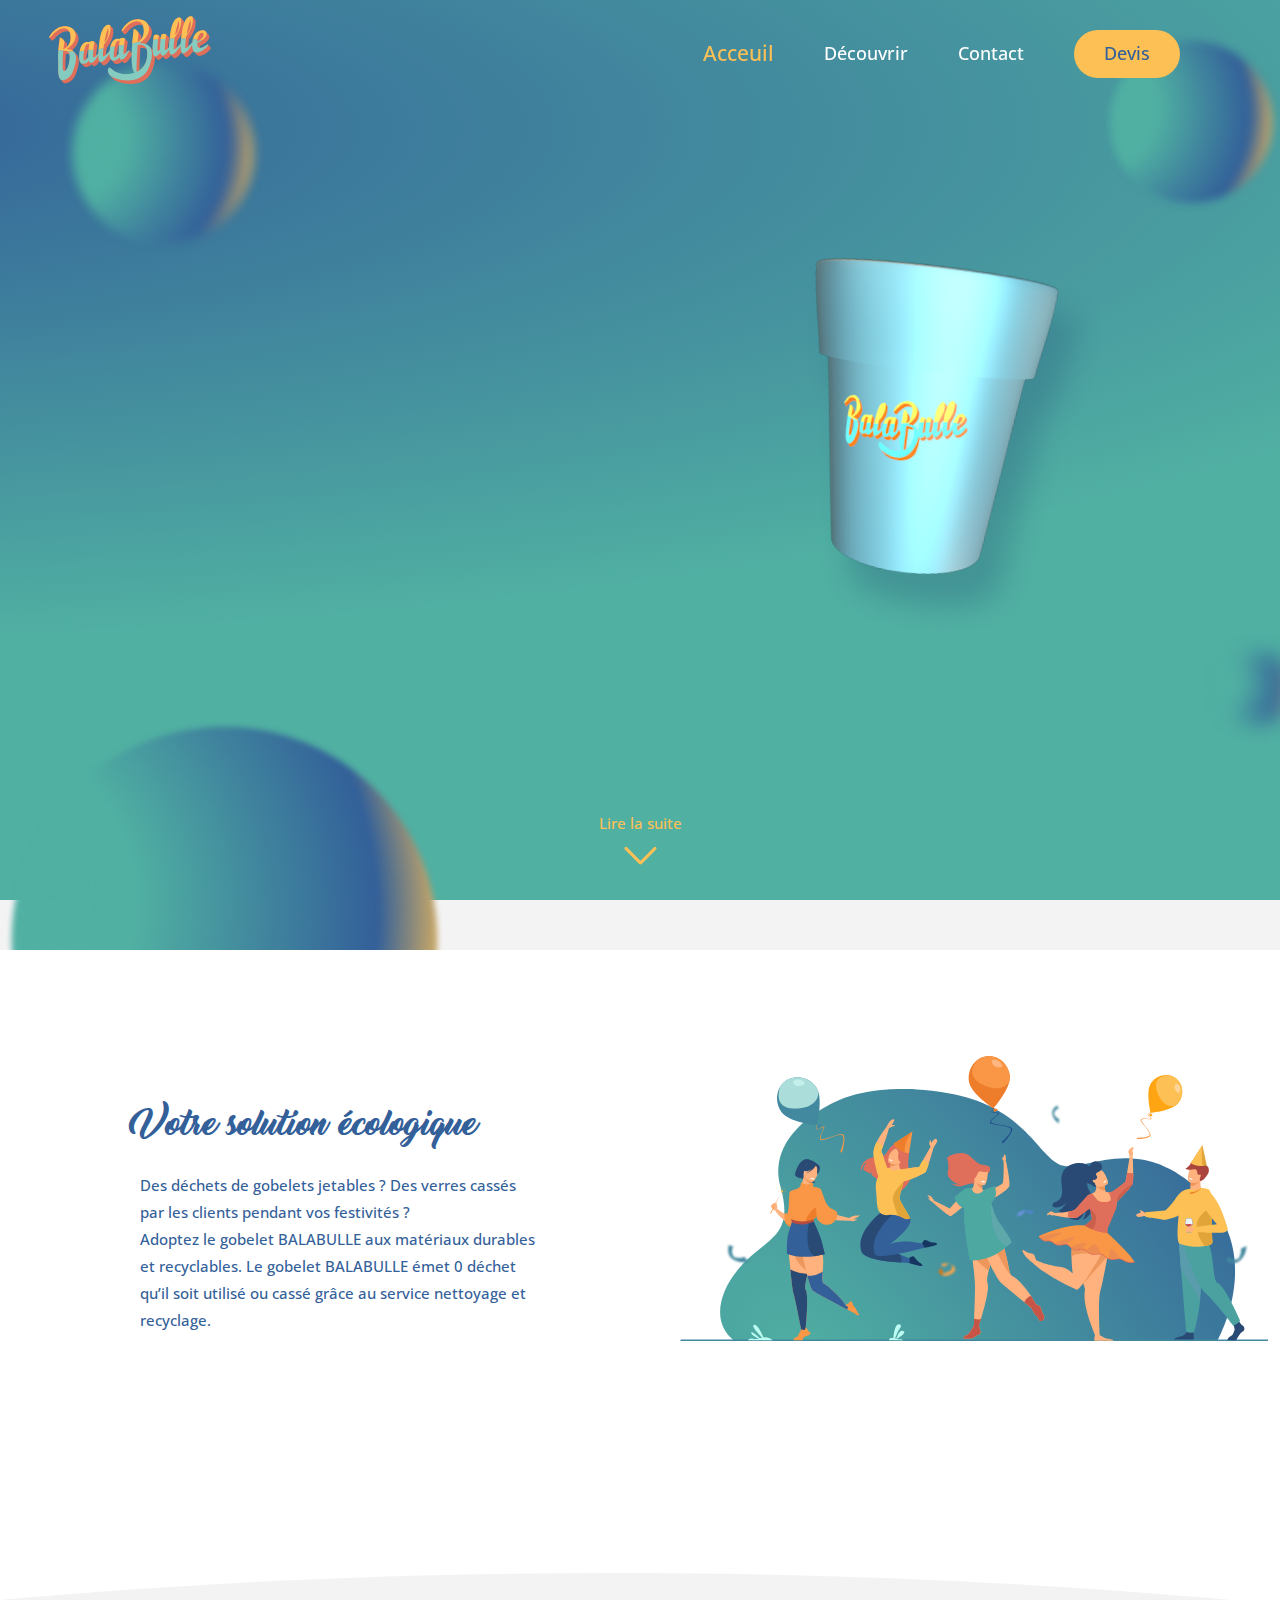
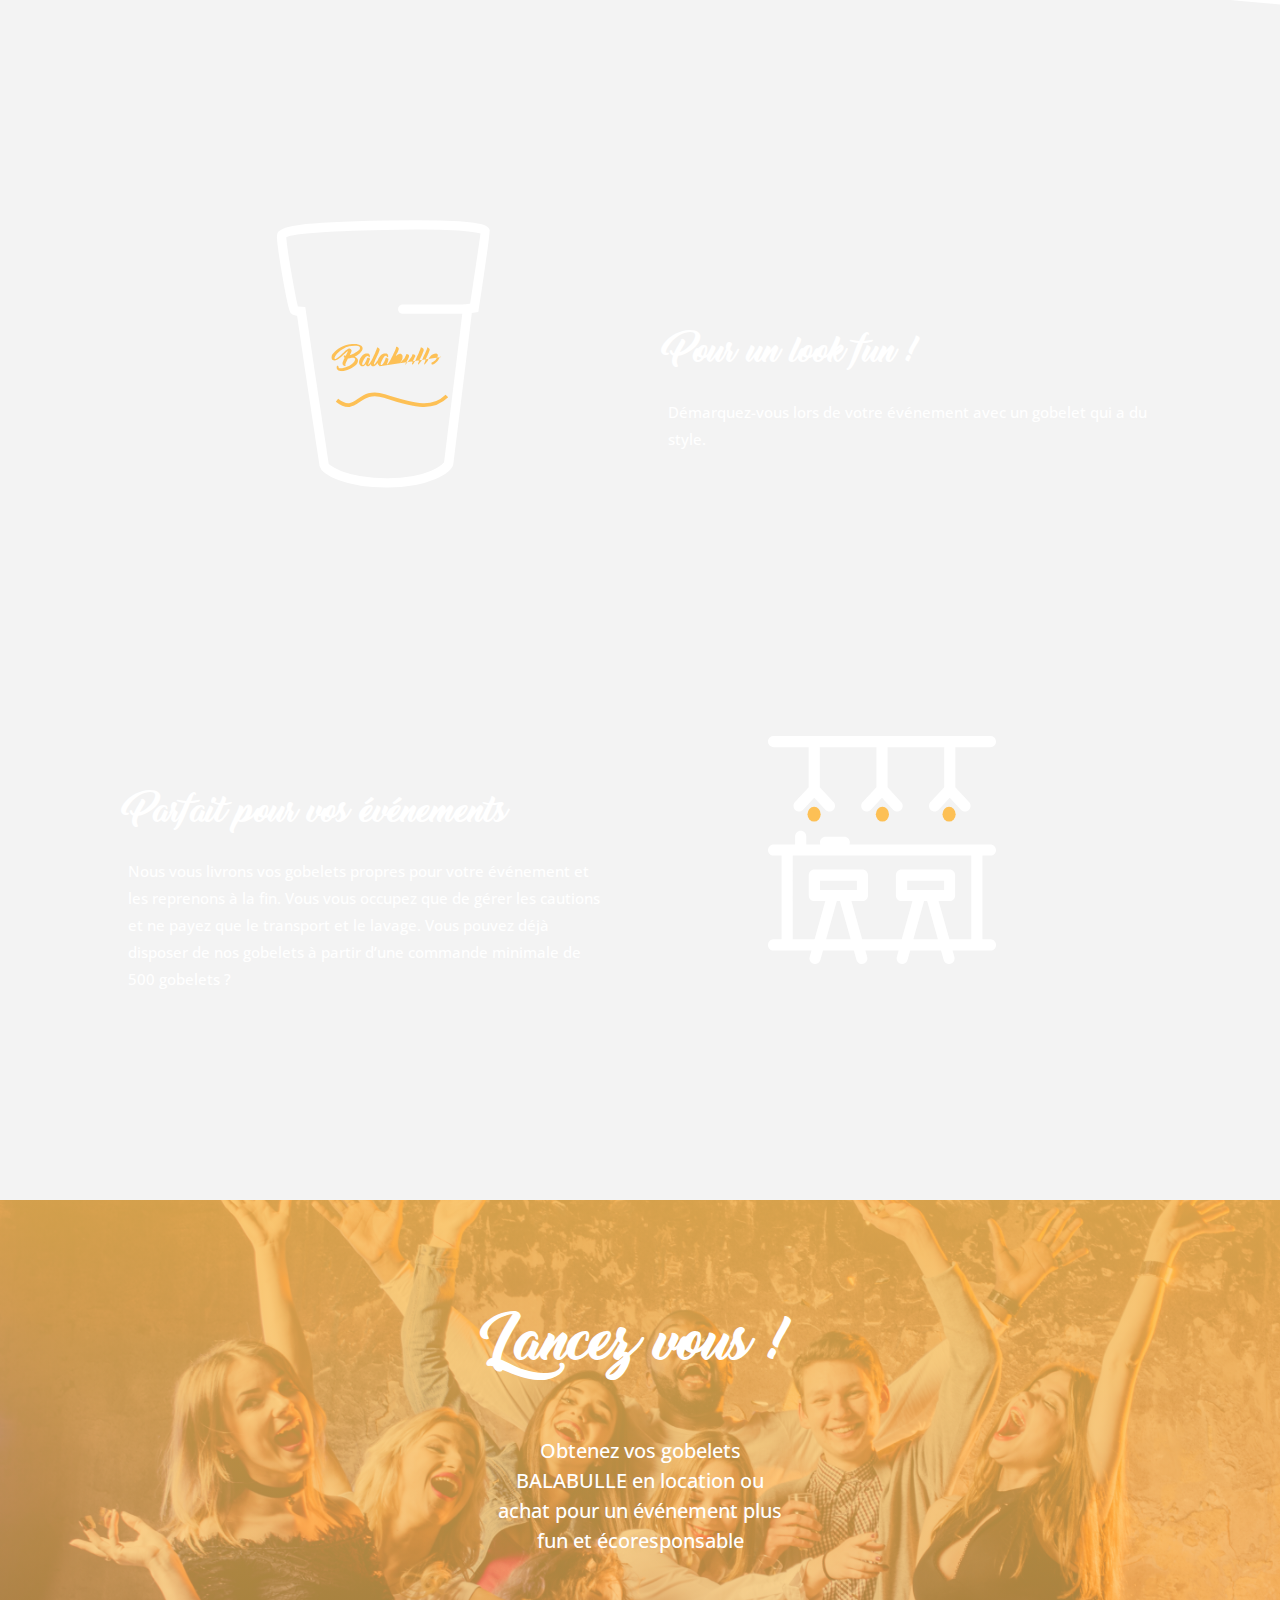
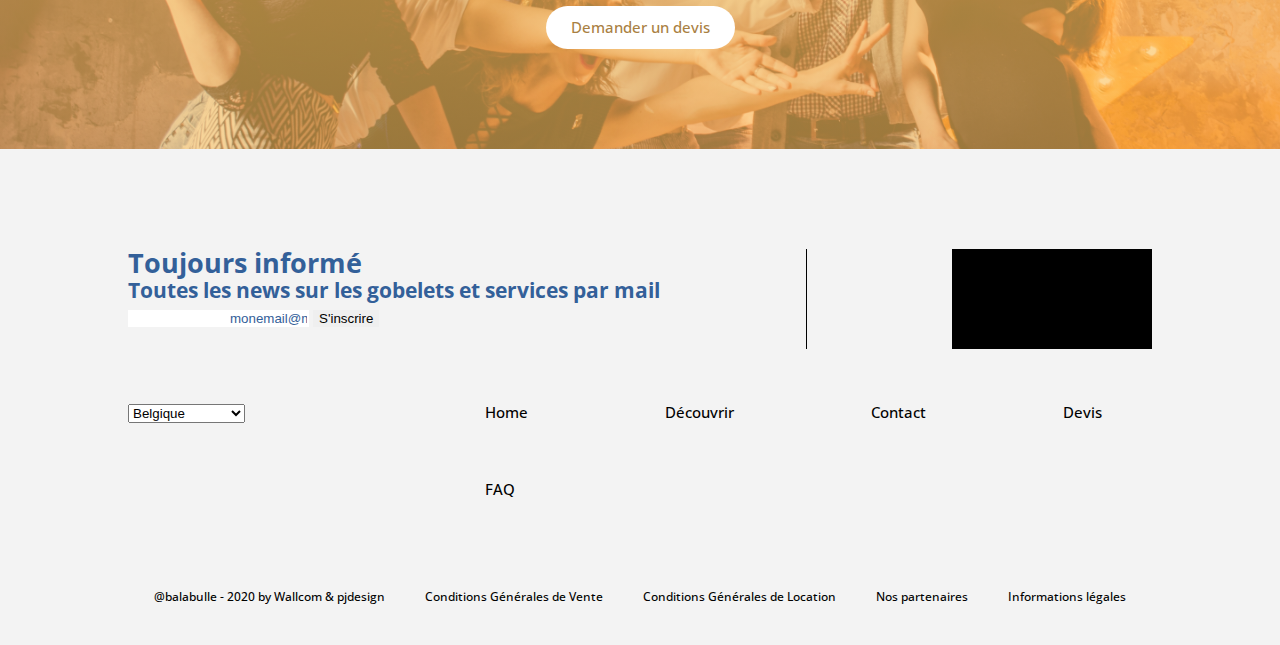
==== commit abab121c: "devis final" ====
--- a/index.html
+++ b/index.html
@@ -57,7 +57,7 @@
                     <a href="contact.html">Contact</a>
                 </li>
                 <li class="nav-link CTA">
-                    <a href="devis.html">Devis</a>
+                    <a href="devis.php">Devis</a>
                 </li>
             </ul>
         </nav>
@@ -74,7 +74,7 @@
             Réutilisable
         </h2>
         <p class="header-txt">Le gobelet Balabulle est l'article idéal lors de l'organisation de votre évènement ou festival. Plus écologique que le gobelet jetable, le gobelet  Balabulle en PVC est un article  festif qui marquera l'esprit de son utilisateur.</p>
-        <a href="devis.html" class="CTA">Demander un devis</a>
+        <a href="devis.php" class="CTA">Demander un devis</a>
     </div>
     <a href="#FirstPanel" class="more"><p>Lire la suite</p> <div class="look-bottom"><span></span><span></span></div></a>
 </section>
@@ -155,7 +155,7 @@
 <section class="HeroContainer">
     <h2>Lancez vous !</h2>
     <p>Obtenez vos gobelets BALABULLE en location ou achat pour un événement plus fun et écoresponsable</p>
-    <a href="devis.html" class="CTA">Demander un devis</a>
+    <a href="devis.php" class="CTA">Demander un devis</a>
 </section>
 </main>
 <footer>
@@ -203,7 +203,7 @@
                     <a href="contact.html">Contact</a>
                 </li>
                 <li class="nav-link CTA">
-                    <a href="devis.html">Devis</a>
+                    <a href="devis.php">Devis</a>
                 </li>
                 <li class="nav-link">
                     <a href="">FAQ</a>
--- a/style.css
+++ b/style.css
@@ -757,6 +757,354 @@
     opacity: 1;
     -webkit-transform: none;
             transform: none;
+  }
+}
+
+@-webkit-keyframes theCup-anim-step2 {
+  0% {
+    -webkit-transform: translate(-1940px, -50%) scale(1.8);
+            transform: translate(-1940px, -50%) scale(1.8);
+  }
+  50% {
+    -webkit-transform: translate(-160%, -255%) scale(0.5) rotate(360deg);
+            transform: translate(-160%, -255%) scale(0.5) rotate(360deg);
+  }
+  70% {
+    -webkit-transform: translate(-160%, -35%) scale(0.5) rotate(360deg);
+            transform: translate(-160%, -35%) scale(0.5) rotate(360deg);
+  }
+  80% {
+    -webkit-transform: translate(-160%, -85%) scale(0.5) rotate(360deg);
+            transform: translate(-160%, -85%) scale(0.5) rotate(360deg);
+  }
+  87% {
+    -webkit-transform: translate(-160%, -35%) scale(0.5) rotate(360deg);
+            transform: translate(-160%, -35%) scale(0.5) rotate(360deg);
+  }
+  100% {
+    -webkit-transform: translate(-160%, -35%) scale(0.5) rotate(360deg);
+            transform: translate(-160%, -35%) scale(0.5) rotate(360deg);
+  }
+}
+
+@keyframes theCup-anim-step2 {
+  0% {
+    -webkit-transform: translate(-1940px, -50%) scale(1.8);
+            transform: translate(-1940px, -50%) scale(1.8);
+  }
+  50% {
+    -webkit-transform: translate(-160%, -255%) scale(0.5) rotate(360deg);
+            transform: translate(-160%, -255%) scale(0.5) rotate(360deg);
+  }
+  70% {
+    -webkit-transform: translate(-160%, -35%) scale(0.5) rotate(360deg);
+            transform: translate(-160%, -35%) scale(0.5) rotate(360deg);
+  }
+  80% {
+    -webkit-transform: translate(-160%, -85%) scale(0.5) rotate(360deg);
+            transform: translate(-160%, -85%) scale(0.5) rotate(360deg);
+  }
+  87% {
+    -webkit-transform: translate(-160%, -35%) scale(0.5) rotate(360deg);
+            transform: translate(-160%, -35%) scale(0.5) rotate(360deg);
+  }
+  100% {
+    -webkit-transform: translate(-160%, -35%) scale(0.5) rotate(360deg);
+            transform: translate(-160%, -35%) scale(0.5) rotate(360deg);
+  }
+}
+
+@-webkit-keyframes cupBox-anim-step2 {
+  0% {
+    -webkit-transform: translate(399px, -110px) scale(1);
+            transform: translate(399px, -110px) scale(1);
+  }
+  50% {
+    -webkit-transform: translate(-1500px, -10px) scale(1);
+            transform: translate(-1500px, -10px) scale(1);
+  }
+  87% {
+    -webkit-transform: translate(-1500px, -10px) scale(1);
+            transform: translate(-1500px, -10px) scale(1);
+  }
+  100% {
+    -webkit-transform: translate(-1500px, -110px) scale(1);
+            transform: translate(-1500px, -110px) scale(1);
+  }
+}
+
+@keyframes cupBox-anim-step2 {
+  0% {
+    -webkit-transform: translate(399px, -110px) scale(1);
+            transform: translate(399px, -110px) scale(1);
+  }
+  50% {
+    -webkit-transform: translate(-1500px, -10px) scale(1);
+            transform: translate(-1500px, -10px) scale(1);
+  }
+  87% {
+    -webkit-transform: translate(-1500px, -10px) scale(1);
+            transform: translate(-1500px, -10px) scale(1);
+  }
+  100% {
+    -webkit-transform: translate(-1500px, -110px) scale(1);
+            transform: translate(-1500px, -110px) scale(1);
+  }
+}
+
+@-webkit-keyframes cupBox-outside-anim-step3 {
+  0% {
+    background-image: url("data:image/svg+xml,%3Csvg width='400' height='192' viewBox='0 0 400 192' fill='none' xmlns='http://www.w3.org/2000/svg'%3E%3Cpath d='M159 101.5L365 32V102.5L159 187.5V101.5Z' fill='%23EC8C51' stroke='%23EC8C51' stroke-width='5'/%3E%3Cpath d='M154 187.655L38.5 136.375V62.0189L154 102.276V187.655Z' fill='%23FDC055' stroke='%23EC8C51' stroke-width='5'/%3E%3Cpath d='M396.27 83.1965L207.273 166.923L159.618 105.72L375.078 31.1377L396.27 83.1965Z' fill='%23F4A553' stroke='%23EC8C51' stroke-width='5'/%3E%3Cpath d='M33.5 65.2039V83.5H5.57163L22.837 61.0148L33.5 65.2039Z' fill='%23EC8C51' stroke='%23EC8C51' stroke-width='5'/%3E%3C/svg%3E%0A");
+    background-size: contain;
+    background-repeat: no-repeat;
+    background-size: contain;
+  }
+  17% {
+    background-image: url("data:image/svg+xml,%3Csvg width='447' height='242' viewBox='0 0 447 242' fill='none' xmlns='http://www.w3.org/2000/svg'%3E%3Cpath d='M182.5 152L388.5 82.5V153L182.5 238V152Z' fill='%23EC8C51' stroke='%23EC8C51' stroke-width='5'/%3E%3Cpath d='M177.5 238.155L62 186.875V112.519L177.5 152.776V238.155Z' fill='%23FDC055' stroke='%23EC8C51' stroke-width='5'/%3E%3Cpath d='M432.203 81L250.937 144.049L201.553 149.839L400.42 81H432.203Z' fill='%23F4A553' stroke='%23EC8C51' stroke-width='5'/%3E%3Cpath d='M250.427 46.9165L57.7453 111.78L30.5918 96.7844L230.045 42.08L250.427 46.9165Z' fill='%23FDC055' stroke='%23EC8C51' stroke-width='5'/%3E%3C/svg%3E%0A");
+    background-size: contain;
+    background-repeat: no-repeat;
+    background-size: contain;
+  }
+  34% {
+    background-image: url("data:image/svg+xml,%3Csvg width='447' height='242' viewBox='0 0 447 242' fill='none' xmlns='http://www.w3.org/2000/svg'%3E%3Cpath d='M182.5 151.5L388.5 82V152.5L182.5 237.5V151.5Z' fill='%23EC8C51' stroke='%23EC8C51' stroke-width='5'/%3E%3Cpath d='M177.5 237.655L62 186.375V112.019L177.5 152.276V237.655Z' fill='%23FDC055' stroke='%23EC8C51' stroke-width='5'/%3E%3Cpath d='M180.281 151.411L143.563 75.6202L344.679 20.8148L395.602 76.8767L180.281 151.411Z' fill='%23F4A553' stroke='%23EC8C51' stroke-width='5'/%3E%3Cpath d='M55.5592 102.483L117.184 48.2878L300.341 4.6338L258.233 43.7641L55.5592 102.483Z' fill='%23EC8C51' stroke='%23EC8C51' stroke-width='5'/%3E%3C/svg%3E%0A");
+    background-size: contain;
+    background-repeat: no-repeat;
+    background-size: contain;
+  }
+  50% {
+    background-image: url("data:image/svg+xml,%3Csvg width='447' height='242' viewBox='0 0 447 242' fill='none' xmlns='http://www.w3.org/2000/svg'%3E%3Cpath d='M183 151.5L389 82V163.5L183 237.5V151.5Z' fill='%23EC8C51' stroke='%23EC8C51' stroke-width='5'/%3E%3Cpath d='M178 237.655L62.5 186.375V112.019L178 152.276V237.655Z' fill='%23FDC055' stroke='%23EC8C51' stroke-width='5'/%3E%3Cpath d='M391.661 78.414L179.556 151.835L122.996 129.568L312.652 59.1106L391.661 78.414Z' fill='%23F4A553' stroke='%23EC8C51' stroke-width='5'/%3E%3Cpath d='M260.094 48.5756L300.98 57.2484L126.353 127.863L55.1328 107.957L260.094 48.5756Z' fill='%23FDC055' stroke='%23EC8C51' stroke-width='5'/%3E%3C/svg%3E%0A");
+    background-size: contain;
+    background-repeat: no-repeat;
+    background-size: contain;
+  }
+  100% {
+    background-image: url("data:image/svg+xml,%3Csvg width='447' height='242' viewBox='0 0 447 242' fill='none' xmlns='http://www.w3.org/2000/svg'%3E%3Cpath d='M183 151.5L389 82V163.5L183 237.5V151.5Z' fill='%23EC8C51' stroke='%23EC8C51' stroke-width='5'/%3E%3Cpath d='M178 237.655L62.5 186.375V112.019L178 152.276V237.655Z' fill='%23FDC055' stroke='%23EC8C51' stroke-width='5'/%3E%3Cpath d='M391.661 78.414L179.556 151.835L122.996 129.568L312.652 59.1106L391.661 78.414Z' fill='%23F4A553' stroke='%23EC8C51' stroke-width='5'/%3E%3Cpath d='M260.094 48.5756L300.98 57.2484L126.353 127.863L55.1328 107.957L260.094 48.5756Z' fill='%23FDC055' stroke='%23EC8C51' stroke-width='5'/%3E%3C/svg%3E%0A");
+  }
+}
+
+@keyframes cupBox-outside-anim-step3 {
+  0% {
+    background-image: url("data:image/svg+xml,%3Csvg width='400' height='192' viewBox='0 0 400 192' fill='none' xmlns='http://www.w3.org/2000/svg'%3E%3Cpath d='M159 101.5L365 32V102.5L159 187.5V101.5Z' fill='%23EC8C51' stroke='%23EC8C51' stroke-width='5'/%3E%3Cpath d='M154 187.655L38.5 136.375V62.0189L154 102.276V187.655Z' fill='%23FDC055' stroke='%23EC8C51' stroke-width='5'/%3E%3Cpath d='M396.27 83.1965L207.273 166.923L159.618 105.72L375.078 31.1377L396.27 83.1965Z' fill='%23F4A553' stroke='%23EC8C51' stroke-width='5'/%3E%3Cpath d='M33.5 65.2039V83.5H5.57163L22.837 61.0148L33.5 65.2039Z' fill='%23EC8C51' stroke='%23EC8C51' stroke-width='5'/%3E%3C/svg%3E%0A");
+    background-size: contain;
+    background-repeat: no-repeat;
+    background-size: contain;
+  }
+  17% {
+    background-image: url("data:image/svg+xml,%3Csvg width='447' height='242' viewBox='0 0 447 242' fill='none' xmlns='http://www.w3.org/2000/svg'%3E%3Cpath d='M182.5 152L388.5 82.5V153L182.5 238V152Z' fill='%23EC8C51' stroke='%23EC8C51' stroke-width='5'/%3E%3Cpath d='M177.5 238.155L62 186.875V112.519L177.5 152.776V238.155Z' fill='%23FDC055' stroke='%23EC8C51' stroke-width='5'/%3E%3Cpath d='M432.203 81L250.937 144.049L201.553 149.839L400.42 81H432.203Z' fill='%23F4A553' stroke='%23EC8C51' stroke-width='5'/%3E%3Cpath d='M250.427 46.9165L57.7453 111.78L30.5918 96.7844L230.045 42.08L250.427 46.9165Z' fill='%23FDC055' stroke='%23EC8C51' stroke-width='5'/%3E%3C/svg%3E%0A");
+    background-size: contain;
+    background-repeat: no-repeat;
+    background-size: contain;
+  }
+  34% {
+    background-image: url("data:image/svg+xml,%3Csvg width='447' height='242' viewBox='0 0 447 242' fill='none' xmlns='http://www.w3.org/2000/svg'%3E%3Cpath d='M182.5 151.5L388.5 82V152.5L182.5 237.5V151.5Z' fill='%23EC8C51' stroke='%23EC8C51' stroke-width='5'/%3E%3Cpath d='M177.5 237.655L62 186.375V112.019L177.5 152.276V237.655Z' fill='%23FDC055' stroke='%23EC8C51' stroke-width='5'/%3E%3Cpath d='M180.281 151.411L143.563 75.6202L344.679 20.8148L395.602 76.8767L180.281 151.411Z' fill='%23F4A553' stroke='%23EC8C51' stroke-width='5'/%3E%3Cpath d='M55.5592 102.483L117.184 48.2878L300.341 4.6338L258.233 43.7641L55.5592 102.483Z' fill='%23EC8C51' stroke='%23EC8C51' stroke-width='5'/%3E%3C/svg%3E%0A");
+    background-size: contain;
+    background-repeat: no-repeat;
+    background-size: contain;
+  }
+  50% {
+    background-image: url("data:image/svg+xml,%3Csvg width='447' height='242' viewBox='0 0 447 242' fill='none' xmlns='http://www.w3.org/2000/svg'%3E%3Cpath d='M183 151.5L389 82V163.5L183 237.5V151.5Z' fill='%23EC8C51' stroke='%23EC8C51' stroke-width='5'/%3E%3Cpath d='M178 237.655L62.5 186.375V112.019L178 152.276V237.655Z' fill='%23FDC055' stroke='%23EC8C51' stroke-width='5'/%3E%3Cpath d='M391.661 78.414L179.556 151.835L122.996 129.568L312.652 59.1106L391.661 78.414Z' fill='%23F4A553' stroke='%23EC8C51' stroke-width='5'/%3E%3Cpath d='M260.094 48.5756L300.98 57.2484L126.353 127.863L55.1328 107.957L260.094 48.5756Z' fill='%23FDC055' stroke='%23EC8C51' stroke-width='5'/%3E%3C/svg%3E%0A");
+    background-size: contain;
+    background-repeat: no-repeat;
+    background-size: contain;
+  }
+  100% {
+    background-image: url("data:image/svg+xml,%3Csvg width='447' height='242' viewBox='0 0 447 242' fill='none' xmlns='http://www.w3.org/2000/svg'%3E%3Cpath d='M183 151.5L389 82V163.5L183 237.5V151.5Z' fill='%23EC8C51' stroke='%23EC8C51' stroke-width='5'/%3E%3Cpath d='M178 237.655L62.5 186.375V112.019L178 152.276V237.655Z' fill='%23FDC055' stroke='%23EC8C51' stroke-width='5'/%3E%3Cpath d='M391.661 78.414L179.556 151.835L122.996 129.568L312.652 59.1106L391.661 78.414Z' fill='%23F4A553' stroke='%23EC8C51' stroke-width='5'/%3E%3Cpath d='M260.094 48.5756L300.98 57.2484L126.353 127.863L55.1328 107.957L260.094 48.5756Z' fill='%23FDC055' stroke='%23EC8C51' stroke-width='5'/%3E%3C/svg%3E%0A");
+  }
+}
+
+@-webkit-keyframes cupBox-anim-step3 {
+  0% {
+    -webkit-transform: translate(-1500px, -110px) scale(1);
+            transform: translate(-1500px, -110px) scale(1);
+  }
+  50% {
+    -webkit-transform: translate(-1500px, -110px) scale(1);
+            transform: translate(-1500px, -110px) scale(1);
+  }
+  62% {
+    -webkit-transform: translate(-1500px, -110px) scale(0.2);
+            transform: translate(-1500px, -110px) scale(0.2);
+  }
+  75% {
+    -webkit-transform: translate(-260px, -110px) scale(0.2);
+            transform: translate(-260px, -110px) scale(0.2);
+  }
+  87% {
+    -webkit-transform: translate(-260px, -131px) scale(0.2);
+            transform: translate(-260px, -131px) scale(0.2);
+  }
+  100% {
+    -webkit-transform: translate(-260px, -131px) scale(0.2);
+            transform: translate(-260px, -131px) scale(0.2);
+  }
+}
+
+@keyframes cupBox-anim-step3 {
+  0% {
+    -webkit-transform: translate(-1500px, -110px) scale(1);
+            transform: translate(-1500px, -110px) scale(1);
+  }
+  50% {
+    -webkit-transform: translate(-1500px, -110px) scale(1);
+            transform: translate(-1500px, -110px) scale(1);
+  }
+  62% {
+    -webkit-transform: translate(-1500px, -110px) scale(0.2);
+            transform: translate(-1500px, -110px) scale(0.2);
+  }
+  75% {
+    -webkit-transform: translate(-260px, -110px) scale(0.2);
+            transform: translate(-260px, -110px) scale(0.2);
+  }
+  87% {
+    -webkit-transform: translate(-260px, -131px) scale(0.2);
+            transform: translate(-260px, -131px) scale(0.2);
+  }
+  100% {
+    -webkit-transform: translate(-260px, -131px) scale(0.2);
+            transform: translate(-260px, -131px) scale(0.2);
+  }
+}
+
+@-webkit-keyframes container-anim-step3 {
+  0% {
+    -webkit-transform: translate(50%, -50%) scale(0.3);
+            transform: translate(50%, -50%) scale(0.3);
+  }
+  62% {
+    -webkit-transform: translate(50%, -50%) scale(0.3);
+            transform: translate(50%, -50%) scale(0.3);
+  }
+  75% {
+    -webkit-transform: translate(-50%, -50%) scale(0.3);
+            transform: translate(-50%, -50%) scale(0.3);
+  }
+  87% {
+    -webkit-transform: translate(-50%, -50%) scale(0.3);
+            transform: translate(-50%, -50%) scale(0.3);
+  }
+  100% {
+    -webkit-transform: translate(-50%, -50%) scale(0.3);
+            transform: translate(-50%, -50%) scale(0.3);
+  }
+}
+
+@keyframes container-anim-step3 {
+  0% {
+    -webkit-transform: translate(50%, -50%) scale(0.3);
+            transform: translate(50%, -50%) scale(0.3);
+  }
+  62% {
+    -webkit-transform: translate(50%, -50%) scale(0.3);
+            transform: translate(50%, -50%) scale(0.3);
+  }
+  75% {
+    -webkit-transform: translate(-50%, -50%) scale(0.3);
+            transform: translate(-50%, -50%) scale(0.3);
+  }
+  87% {
+    -webkit-transform: translate(-50%, -50%) scale(0.3);
+            transform: translate(-50%, -50%) scale(0.3);
+  }
+  100% {
+    -webkit-transform: translate(-50%, -50%) scale(0.3);
+            transform: translate(-50%, -50%) scale(0.3);
+  }
+}
+
+@-webkit-keyframes animated-congrat {
+  0% {
+    width: 0px;
+    height: 0px;
+  }
+  100% {
+    width: 5000px;
+    height: 5000px;
+  }
+}
+
+@keyframes animated-congrat {
+  0% {
+    width: 0px;
+    height: 0px;
+  }
+  100% {
+    width: 5000px;
+    height: 5000px;
+  }
+}
+
+@-webkit-keyframes animated-congrat-v {
+  0% {
+    -webkit-transform: rotate(0deg) scale(0);
+            transform: rotate(0deg) scale(0);
+  }
+  100% {
+    -webkit-transform: rotate(360deg) scale(0.5);
+            transform: rotate(360deg) scale(0.5);
+  }
+}
+
+@keyframes animated-congrat-v {
+  0% {
+    -webkit-transform: rotate(0deg) scale(0);
+            transform: rotate(0deg) scale(0);
+  }
+  100% {
+    -webkit-transform: rotate(360deg) scale(0.5);
+            transform: rotate(360deg) scale(0.5);
+  }
+}
+
+@-webkit-keyframes animated-congrat-text {
+  0% {
+    -webkit-transform: translateY(100px);
+            transform: translateY(100px);
+    opacity: 0;
+  }
+  100% {
+    -webkit-transform: translateY(0px);
+            transform: translateY(0px);
+    opacity: 1;
+  }
+}
+
+@keyframes animated-congrat-text {
+  0% {
+    -webkit-transform: translateY(100px);
+            transform: translateY(100px);
+    opacity: 0;
+  }
+  100% {
+    -webkit-transform: translateY(0px);
+            transform: translateY(0px);
+    opacity: 1;
+  }
+}
+
+@-webkit-keyframes animated-congrat-CTA {
+  0% {
+    -webkit-transform: scale(0);
+            transform: scale(0);
+    opacity: 0;
+  }
+  100% {
+    -webkit-transform: scale(1);
+            transform: scale(1);
+    opacity: 1;
+  }
+}
+
+@keyframes animated-congrat-CTA {
+  0% {
+    -webkit-transform: scale(0);
+            transform: scale(0);
+    opacity: 0;
+  }
+  100% {
+    -webkit-transform: scale(1);
+            transform: scale(1);
+    opacity: 1;
   }
 }
 
@@ -3228,8 +3576,8 @@
 .page-title {
   font-family: Thinking_of_Betty;
   font-weight: 500;
-  font-size: 2.5rem;
-  margin-top: 150px;
+  font-size: 1.5rem;
+  margin-top: 100px;
   margin-left: 30px;
   color: #336099;
 }
@@ -3439,32 +3787,169 @@
 }
 
 .devis-form {
-  min-height: calc(100vh - 360px);
+  height: calc(100vh - 350px);
   width: 100vw;
   max-width: 1500px;
   position: relative;
-  overflow-x: hidden;
   margin-right: auto;
   margin-left: auto;
+  display: -webkit-box;
+  display: -ms-flexbox;
+  display: flex;
+  -webkit-box-pack: center;
+      -ms-flex-pack: center;
+          justify-content: center;
+  -webkit-box-align: start;
+      -ms-flex-align: start;
+          align-items: flex-start;
+  overflow-x: hidden;
 }
 
 .devis-form .devis-fieldset {
   position: absolute;
+  left: 200%;
   width: 80%;
-  height: 100%;
+  min-height: 100%;
   top: 0;
-  left: 50%;
-  -webkit-transform: translateX(-50%);
-          transform: translateX(-50%);
   padding: 0;
   -webkit-transition: all 300ms ease-in-out;
   transition: all 300ms ease-in-out;
-  display: none;
+}
+
+.devis-form .devis-fieldset h3 {
+  text-align: center;
+  color: #336099;
+  font-family: 'Open Sans', sans-serif;
+  font-weight: 500;
+  line-height: 150%;
+  font-size: 20px;
+  max-width: 250px;
+  margin-left: auto;
+  margin-right: auto;
+  margin-top: 30px;
+  margin-bottom: 50px;
+}
+
+.devis-form .devis-fieldset.type .input-container {
+  display: -webkit-box;
+  display: -ms-flexbox;
+  display: flex;
+  -webkit-box-orient: vertical;
+  -webkit-box-direction: normal;
+      -ms-flex-direction: column;
+          flex-direction: column;
+  -webkit-box-align: center;
+      -ms-flex-align: center;
+          align-items: center;
+  position: relative;
+  width: 100%;
+  max-width: 1500px;
+}
+
+.devis-form .devis-fieldset.type .input-container .radio-container {
+  margin-bottom: 50px;
+  width: 80%;
+  height: 50px;
+  -webkit-transform: none;
+          transform: none;
+  position: relative;
+  display: -webkit-box;
+  display: -ms-flexbox;
+  display: flex;
+  -webkit-box-pack: center;
+      -ms-flex-pack: center;
+          justify-content: center;
+  -webkit-box-align: center;
+      -ms-flex-align: center;
+          align-items: center;
+}
+
+.devis-form .devis-fieldset.type .input-container .radio-container label {
+  z-index: 1;
+  width: 100%;
+  height: 100%;
+  background: #F3F3F3;
+  -webkit-box-shadow: -6px -3px 16px #FFFFFF, 15px 14px 76px rgba(71, 93, 108, 0.33);
+          box-shadow: -6px -3px 16px #FFFFFF, 15px 14px 76px rgba(71, 93, 108, 0.33);
+  border-radius: 50px;
+  display: -webkit-box;
+  display: -ms-flexbox;
+  display: flex;
+  -webkit-box-pack: center;
+      -ms-flex-pack: center;
+          justify-content: center;
+  -webkit-box-align: center;
+      -ms-flex-align: center;
+          align-items: center;
+  -webkit-transform: none;
+          transform: none;
+  -webkit-transition: all 300ms cubic-bezier(0.52, 0.01, 0.16, 1.64);
+  transition: all 300ms cubic-bezier(0.52, 0.01, 0.16, 1.64);
+}
+
+.devis-form .devis-fieldset.type .input-container .radio-container input[type="radio"] {
+  position: absolute;
+  z-index: 999;
+  opacity: 0.1;
+  width: 100%;
+  height: 100%;
+  -webkit-appearance: none;
+     -moz-appearance: none;
+          appearance: none;
+  background: none;
+  margin: 0;
+  padding: 0;
+  outline: none;
+  -webkit-transform: none;
+          transform: none;
+}
+
+.devis-form .devis-fieldset.type .input-container .radio-container input[type="radio"]:checked + label {
+  -webkit-transform: scale(1.1);
+          transform: scale(1.1);
+  background: #50B0A2;
+  -webkit-box-shadow: 0px 0px 34px #50B0A2;
+          box-shadow: 0px 0px 34px #50B0A2;
+  color: white;
+  -webkit-transition: all 300ms cubic-bezier(0.52, 0.01, 0.16, 1.64);
+  transition: all 300ms cubic-bezier(0.52, 0.01, 0.16, 1.64);
+}
+
+.devis-form .devis-fieldset.type .input-container .radio-container:hover label,
+.devis-form .devis-fieldset.type .input-container .radio-container:focus label {
+  background: #50B0A2;
+  -webkit-box-shadow: 0px 0px 15px #FFFFFF, 32px 32px 90px rgba(85, 122, 168, 0.47), inset 9px 14px 78px rgba(51, 96, 153, 0.22);
+          box-shadow: 0px 0px 15px #FFFFFF, 32px 32px 90px rgba(85, 122, 168, 0.47), inset 9px 14px 78px rgba(51, 96, 153, 0.22);
+  color: white;
+}
+
+@media screen and (min-width: 700px) {
+  .devis-form .devis-fieldset.type .input-container {
+    display: -webkit-box;
+    display: -ms-flexbox;
+    display: flex;
+    -webkit-box-orient: horizontal;
+    -webkit-box-direction: normal;
+        -ms-flex-direction: row;
+            flex-direction: row;
+    -webkit-box-pack: center;
+        -ms-flex-pack: center;
+            justify-content: center;
+  }
+  .devis-form .devis-fieldset.type .input-container .radio-container {
+    width: 200px;
+    height: 100px;
+    margin-right: 50px;
+  }
+}
+
+.devis-form .devis-fieldset.currentSlide {
+  left: 10%;
 }
 
 .devis-form .devis-fieldset.left {
   opacity: 0;
-  left: -50%;
+  left: -100%;
   -webkit-transition: all 300ms ease-in-out;
   transition: all 300ms ease-in-out;
 }
@@ -3474,6 +3959,862 @@
   left: 150%;
   -webkit-transition: all 300ms ease-in-out;
   transition: all 300ms ease-in-out;
+}
+
+.devis-form .devis-fieldset.quantity h3 {
+  margin-bottom: 30px;
+  margin-top: 10px;
+}
+
+.devis-form .devis-fieldset.quantity .form-conatiner .input-container {
+  position: relative;
+  width: 100%;
+  max-width: 600px;
+  margin: auto;
+}
+
+.devis-form .devis-fieldset.quantity .form-conatiner .input-container #CupQuantityRange {
+  width: 100%;
+  -webkit-appearance: none;
+  height: 20px;
+  cursor: pointer;
+  background: -webkit-gradient(linear, left top, right top, color-stop(50%, #50b0a2), color-stop(50%, #f8f8f8));
+  background: linear-gradient(90deg, #50b0a2 50%, #f8f8f8 50%);
+  -webkit-box-shadow: 2px 2px 4px #FFFFFF, 3px 6px 24px rgba(51, 96, 153, 0.33), inset 8px 5px 21px rgba(51, 96, 153, 0.21);
+          box-shadow: 2px 2px 4px #FFFFFF, 3px 6px 24px rgba(51, 96, 153, 0.33), inset 8px 5px 21px rgba(51, 96, 153, 0.21);
+  border-radius: 35px;
+  border: 1px solid white;
+  outline: none;
+  -webkit-transition: 0.2s;
+  -webkit-transition: opacity 0.2s;
+  transition: opacity 0.2s;
+  opacity: 0.7;
+}
+
+.devis-form .devis-fieldset.quantity .form-conatiner .input-container #CupQuantityRange:hover {
+  opacity: 1;
+}
+
+.devis-form .devis-fieldset.quantity .form-conatiner .input-container #CupQuantityRange::-webkit-slider-thumb {
+  -webkit-appearance: none;
+  cursor: pointer;
+  width: 36px;
+  height: 36px;
+  border-radius: 100%;
+  background: #FFFFFF;
+  -webkit-box-shadow: 4px 4px 10px rgba(51, 96, 153, 0.33);
+          box-shadow: 4px 4px 10px rgba(51, 96, 153, 0.33);
+  margin-top: -3px;
+}
+
+.devis-form .devis-fieldset.quantity .form-conatiner .input-container #CupQuantityRange::-moz-range-thumb {
+  -webkit-appearance: none;
+  cursor: pointer;
+  width: 36px;
+  height: 36px;
+  border-radius: 100%;
+  background: #FFFFFF;
+  box-shadow: 4px 4px 10px rgba(51, 96, 153, 0.33);
+  margin-top: -3px;
+}
+
+.devis-form .devis-fieldset.quantity .form-conatiner .input-container #CupQuantityRange::-ms-thumb {
+  -webkit-appearance: none;
+  cursor: pointer;
+  width: 36px;
+  height: 36px;
+  border-radius: 100%;
+  background: #FFFFFF;
+  box-shadow: 4px 4px 10px rgba(51, 96, 153, 0.33);
+  margin-top: -3px;
+}
+
+.devis-form .devis-fieldset.quantity .form-conatiner .input-container #CupQuantityRange:focus {
+  outline: none;
+}
+
+.devis-form .devis-fieldset.quantity .form-conatiner .input-container #CupQuantityRange::-ms-track {
+  cursor: pointer;
+  background: transparent;
+  border-color: transparent;
+  color: transparent;
+}
+
+.devis-form .devis-fieldset.quantity .form-conatiner .input-container #CupQuantityRange::after {
+  content: '2000';
+  display: block;
+  position: absolute;
+  left: calc(100% - 20px);
+  top: 30px;
+  color: #336099;
+  font-family: 'Open Sans', sans-serif;
+  font-weight: 400;
+  line-height: 150%;
+  font-size: 12px;
+}
+
+.devis-form .devis-fieldset.quantity .form-conatiner .input-container #CupQuantityRange::before {
+  content: '50';
+  display: block;
+  position: absolute;
+  left: 0%;
+  top: 30px;
+  color: #336099;
+  font-family: 'Open Sans', sans-serif;
+  font-weight: 400;
+  line-height: 150%;
+  font-size: 12px;
+}
+
+.devis-form .devis-fieldset.quantity .form-conatiner .input-container #cupQuantityNumber {
+  position: absolute;
+  top: 50px;
+  -webkit-transform: translateX(-50%);
+          transform: translateX(-50%);
+  -webkit-appearance: none;
+  background: none;
+  border: 1px solid #336099;
+  border-radius: 20px;
+  outline: none;
+  font-family: 'Open Sans', sans-serif;
+  font-weight: 500;
+  line-height: 150%;
+  font-size: 15px;
+  text-align: center;
+  color: #336099;
+  -webkit-transition: all 300ms cubic-bezier(0.1, 0, 0.3, 1);
+  transition: all 300ms cubic-bezier(0.1, 0, 0.3, 1);
+}
+
+.devis-form .devis-fieldset.quantity .form-conatiner .input-container #cupQuantityNumber:hover {
+  -webkit-transform: translateY(10px) translateX(-50%) scale(1.2);
+          transform: translateY(10px) translateX(-50%) scale(1.2);
+  color: #50B0A2;
+  border: 1px solid #50B0A2;
+  -webkit-transition: all 300ms cubic-bezier(0.1, 0, 0.3, 1);
+  transition: all 300ms cubic-bezier(0.1, 0, 0.3, 1);
+}
+
+.devis-form .devis-fieldset.quantity .Quantity-animation {
+  width: 150px;
+  height: 150px;
+  position: relative;
+  overflow: hidden;
+  border-radius: 100%;
+  margin: auto;
+  margin-bottom: 50px;
+  -webkit-transition: all 300ms cubic-bezier(0.1, 0, 0.3, 1);
+  transition: all 300ms cubic-bezier(0.1, 0, 0.3, 1);
+  /*.Quantity-animation {
+                position: relative;
+                width: 100%;
+                height: 100%;
+                top: 0;
+                left: 0;
+                transform: translateX(0px);
+            }*/
+}
+
+.devis-form .devis-fieldset.quantity .Quantity-animation .theCup {
+  display: block;
+  position: absolute;
+  -webkit-transform: translate(-160%, -35%) scale(0.5);
+          transform: translate(-160%, -35%) scale(0.5);
+  top: 50%;
+  left: 50%;
+  width: 87px;
+  height: 130px;
+  z-index: 3;
+  -webkit-transition: all 300ms cubic-bezier(0.1, 0, 0.3, 1);
+  transition: all 300ms cubic-bezier(0.1, 0, 0.3, 1);
+  background-image: url("data:image/svg+xml,%3Csvg width='87' height='130' viewBox='0 0 87 130' fill='none' xmlns='http://www.w3.org/2000/svg'%3E%3Cg filter='url(%23filter0_i)'%3E%3Cpath d='M84.3731 17.5582V15.0582H81.8731H5.12891H2.62891V17.5582V43.1369V45.6369H5.12891H11.1678L18.6517 125.234L18.8647 127.5H21.1407H64.4006H66.6442L66.886 125.27L75.5209 45.6369H81.8731H84.3731V43.1369V17.5582Z' fill='%23C3E3E1' stroke='%23336099' stroke-width='5'/%3E%3C/g%3E%3Cpath d='M43.501 17.2674C54.1685 17.2674 63.872 16.7178 70.9498 15.817C74.471 15.3689 77.4399 14.822 79.578 14.1787C80.6286 13.8625 81.6268 13.4804 82.4139 12.9908C83.0422 12.6 84.3731 11.6213 84.3731 9.88372C84.3731 8.14611 83.0422 7.16742 82.4139 6.7766C81.6268 6.28707 80.6286 5.90491 79.578 5.58879C77.4399 4.94544 74.471 4.39856 70.9498 3.95041C63.872 3.0496 54.1685 2.5 43.501 2.5C32.8335 2.5 23.13 3.0496 16.0522 3.95041C12.531 4.39856 9.56205 4.94544 7.42402 5.58879C6.37344 5.90491 5.37518 6.28707 4.58813 6.7766C3.95976 7.16742 2.62891 8.14611 2.62891 9.88372C2.62891 11.6213 3.95976 12.6 4.58813 12.9908C5.37518 13.4804 6.37344 13.8625 7.42402 14.1787C9.56205 14.822 12.531 15.3689 16.0522 15.817C23.13 16.7178 32.8335 17.2674 43.501 17.2674Z' fill='%23C3E3E1' stroke='%23336099' stroke-width='5'/%3E%3Cdefs%3E%3Cfilter id='filter0_i' x='0.128906' y='12.5582' width='86.7442' height='117.442' filterUnits='userSpaceOnUse' color-interpolation-filters='sRGB'%3E%3CfeFlood flood-opacity='0' result='BackgroundImageFix'/%3E%3CfeBlend mode='normal' in='SourceGraphic' in2='BackgroundImageFix' result='shape'/%3E%3CfeColorMatrix in='SourceAlpha' type='matrix' values='0 0 0 0 0 0 0 0 0 0 0 0 0 0 0 0 0 0 127 0' result='hardAlpha'/%3E%3CfeOffset dx='-20'/%3E%3CfeComposite in2='hardAlpha' operator='arithmetic' k2='-1' k3='1'/%3E%3CfeColorMatrix type='matrix' values='0 0 0 0 0.2 0 0 0 0 0.376471 0 0 0 0 0.6 0 0 0 0.5 0'/%3E%3CfeBlend mode='normal' in2='shape' result='effect1_innerShadow'/%3E%3C/filter%3E%3C/defs%3E%3C/svg%3E%0A");
+}
+
+.devis-form .devis-fieldset.quantity .Quantity-animation .container-movement {
+  position: relative;
+  width: 390px;
+  height: 302.5px;
+  -webkit-transform: translate(50%, -50%) scale(0.3);
+          transform: translate(50%, -50%) scale(0.3);
+  top: 50%;
+  left: 50%;
+  -webkit-transition: all 300ms cubic-bezier(0.1, 0, 0.3, 1);
+  transition: all 300ms cubic-bezier(0.1, 0, 0.3, 1);
+}
+
+.devis-form .devis-fieldset.quantity .Quantity-animation .container-movement .container-inside {
+  width: 100%;
+  height: 100%;
+  position: absolute;
+  top: 0;
+  left: 0;
+  background-image: url("data:image/svg+xml,%3Csvg width='390' height='303' viewBox='0 0 390 303' fill='none' xmlns='http://www.w3.org/2000/svg'%3E%3Cpath d='M181.5 115.5L71.5 73.5V202.5L181.5 256V115.5Z' fill='%23406492'/%3E%3Cpath d='M77 76L80 77V201L77 202V76Z' fill='%235D82B0'/%3E%3Cpath d='M83 78L86 79V199.5L83 200.5L83 78Z' fill='%235D82B0'/%3E%3Cpath d='M89 80L92 81V198L89 199L89 80Z' fill='%235D82B0'/%3E%3Cpath d='M95 82.5L98 83.5V196L95 197L95 82.5Z' fill='%235D82B0'/%3E%3Cpath d='M101 85L104 86V194L101 195L101 85Z' fill='%235D82B0'/%3E%3Cpath d='M107 87L110 88V196L107 197L107 87Z' fill='%235D82B0'/%3E%3Cpath d='M113 89L116 90V198L113 199L113 89Z' fill='%235D82B0'/%3E%3Cpath d='M119 91L122 92V200L119 201L119 91Z' fill='%235D82B0'/%3E%3Cpath d='M125 94L128 95V203L125 204L125 94Z' fill='%235D82B0'/%3E%3Cpath d='M132 96L135 97V205L132 206L132 96Z' fill='%235D82B0'/%3E%3Cpath d='M138 98L141 99V207L138 208L138 98Z' fill='%235D82B0'/%3E%3Cpath d='M145 100L148 101V209L145 210L145 100Z' fill='%235D82B0'/%3E%3Cpath d='M151 103L154 104V212L151 213L151 103Z' fill='%235D82B0'/%3E%3C/svg%3E%0A");
+}
+
+.devis-form .devis-fieldset.quantity .Quantity-animation .container-movement .boxes-1 {
+  width: 100%;
+  height: 100%;
+  position: absolute;
+  top: 0;
+  left: 0;
+  background-image: url("data:image/svg+xml,%3Csvg width='390' height='303' viewBox='0 0 390 303' fill='none' xmlns='http://www.w3.org/2000/svg'%3E%3Cg filter='url(%23filter0_i)'%3E%3Cpath d='M201.565 149L152 163.573L182.186 174L232 156.161L201.565 149Z' fill='%23FDC055'/%3E%3C/g%3E%3Cpath d='M228.479 156.36L182.18 172.94L155.285 163.649L201.594 150.034L228.479 156.36Z' stroke='%23EC8C51' stroke-width='2'/%3E%3Cpath d='M183 194.44V173.122L231 157.38V172.378L183 194.44Z' fill='%23EC8C51' stroke='%23EC8C51' stroke-width='2'/%3E%3Cpath d='M181 195.449L153.008 182.759L153.231 164.353L181 172.974V195.449Z' fill='%23FDC055' stroke='%23EC8C51' stroke-width='2'/%3E%3Cg filter='url(%23filter1_i)'%3E%3Cpath d='M231.565 162L182 176.573L212.186 187L262 169.161L231.565 162Z' fill='%23FDC055'/%3E%3C/g%3E%3Cpath d='M258.479 169.36L212.18 185.94L185.285 176.649L231.594 163.034L258.479 169.36Z' stroke='%23EC8C51' stroke-width='2'/%3E%3Cpath d='M213 207.44V186.122L261 170.38V185.378L213 207.44Z' fill='%23EC8C51' stroke='%23EC8C51' stroke-width='2'/%3E%3Cpath d='M211 208.449L183.008 195.759L183.231 177.353L211 185.974V208.449Z' fill='%23FDC055' stroke='%23EC8C51' stroke-width='2'/%3E%3Cg filter='url(%23filter2_i)'%3E%3Cpath d='M261.565 175L212 189.573L242.186 200L292 182.161L261.565 175Z' fill='%23FDC055'/%3E%3C/g%3E%3Cpath d='M288.479 182.36L242.18 198.94L215.285 189.649L261.594 176.034L288.479 182.36Z' stroke='%23EC8C51' stroke-width='2'/%3E%3Cpath d='M243 220.44V199.122L291 183.38V198.378L243 220.44Z' fill='%23EC8C51' stroke='%23EC8C51' stroke-width='2'/%3E%3Cpath d='M241 221.449L213.008 208.759L213.231 190.353L241 198.974V221.449Z' fill='%23FDC055' stroke='%23EC8C51' stroke-width='2'/%3E%3Cg filter='url(%23filter3_i)'%3E%3Cpath d='M201.565 128L152 142.573L182.186 153L232 135.161L201.565 128Z' fill='%23FDC055'/%3E%3C/g%3E%3Cpath d='M228.479 135.36L182.18 151.94L155.285 142.649L201.594 129.034L228.479 135.36Z' stroke='%23EC8C51' stroke-width='2'/%3E%3Cpath d='M183 173.44V152.122L231 136.38V151.378L183 173.44Z' fill='%23EC8C51' stroke='%23EC8C51' stroke-width='2'/%3E%3Cpath d='M181 174.449L153.008 161.759L153.231 143.353L181 151.974V174.449Z' fill='%23FDC055' stroke='%23EC8C51' stroke-width='2'/%3E%3Cg filter='url(%23filter4_i)'%3E%3Cpath d='M231.565 141L182 155.573L212.186 166L262 148.161L231.565 141Z' fill='%23FDC055'/%3E%3C/g%3E%3Cpath d='M258.479 148.36L212.18 164.94L185.285 155.649L231.594 142.034L258.479 148.36Z' stroke='%23EC8C51' stroke-width='2'/%3E%3Cpath d='M213 186.44V165.122L261 149.38V164.378L213 186.44Z' fill='%23EC8C51' stroke='%23EC8C51' stroke-width='2'/%3E%3Cpath d='M211 187.449L183.008 174.759L183.231 156.353L211 164.974V187.449Z' fill='%23FDC055' stroke='%23EC8C51' stroke-width='2'/%3E%3Cg filter='url(%23filter5_i)'%3E%3Cpath d='M261.565 154L212 168.573L242.186 179L292 161.161L261.565 154Z' fill='%23FDC055'/%3E%3C/g%3E%3Cpath d='M288.479 161.36L242.18 177.94L215.285 168.649L261.594 155.034L288.479 161.36Z' stroke='%23EC8C51' stroke-width='2'/%3E%3Cpath d='M243 199.44V178.122L291 162.38V177.378L243 199.44Z' fill='%23EC8C51' stroke='%23EC8C51' stroke-width='2'/%3E%3Cpath d='M241 200.449L213.008 187.759L213.231 169.353L241 177.974V200.449Z' fill='%23FDC055' stroke='%23EC8C51' stroke-width='2'/%3E%3Cg filter='url(%23filter6_i)'%3E%3Cpath d='M201.565 108L152 122.573L182.186 133L232 115.161L201.565 108Z' fill='%23FDC055'/%3E%3C/g%3E%3Cpath d='M228.479 115.36L182.18 131.94L155.285 122.649L201.594 109.034L228.479 115.36Z' stroke='%23EC8C51' stroke-width='2'/%3E%3Cpath d='M183 153.44V132.122L231 116.38V131.378L183 153.44Z' fill='%23EC8C51' stroke='%23EC8C51' stroke-width='2'/%3E%3Cpath d='M181 154.449L153.008 141.759L153.231 123.353L181 131.974V154.449Z' fill='%23FDC055' stroke='%23EC8C51' stroke-width='2'/%3E%3Cg filter='url(%23filter7_i)'%3E%3Cpath d='M231.565 121L182 135.573L212.186 146L262 128.161L231.565 121Z' fill='%23FDC055'/%3E%3C/g%3E%3Cpath d='M258.479 128.36L212.18 144.94L185.285 135.649L231.594 122.034L258.479 128.36Z' stroke='%23EC8C51' stroke-width='2'/%3E%3Cpath d='M213 166.44V145.122L261 129.38V144.378L213 166.44Z' fill='%23EC8C51' stroke='%23EC8C51' stroke-width='2'/%3E%3Cpath d='M211 167.449L183.008 154.759L183.231 136.353L211 144.974V167.449Z' fill='%23FDC055' stroke='%23EC8C51' stroke-width='2'/%3E%3Cg filter='url(%23filter8_i)'%3E%3Cpath d='M261.565 134L212 148.573L242.186 159L292 141.161L261.565 134Z' fill='%23FDC055'/%3E%3C/g%3E%3Cpath d='M288.479 141.36L242.18 157.94L215.285 148.649L261.594 135.034L288.479 141.36Z' stroke='%23EC8C51' stroke-width='2'/%3E%3Cpath d='M243 179.44V158.122L291 142.38V157.378L243 179.44Z' fill='%23EC8C51' stroke='%23EC8C51' stroke-width='2'/%3E%3Cpath d='M241 180.449L213.008 167.759L213.231 149.353L241 157.974V180.449Z' fill='%23FDC055' stroke='%23EC8C51' stroke-width='2'/%3E%3Cg filter='url(%23filter9_i)'%3E%3Cpath d='M201.565 87L152 101.573L182.186 112L232 94.1608L201.565 87Z' fill='%23FDC055'/%3E%3C/g%3E%3Cpath d='M228.479 94.3596L182.18 110.94L155.285 101.649L201.594 88.034L228.479 94.3596Z' stroke='%23EC8C51' stroke-width='2'/%3E%3Cpath d='M183 132.44V111.122L231 95.3804V110.378L183 132.44Z' fill='%23EC8C51' stroke='%23EC8C51' stroke-width='2'/%3E%3Cpath d='M181 133.449L153.008 120.759L153.231 102.353L181 110.974V133.449Z' fill='%23FDC055' stroke='%23EC8C51' stroke-width='2'/%3E%3Cg filter='url(%23filter10_i)'%3E%3Cpath d='M151.565 172L102 186.573L132.186 197L182 179.161L151.565 172Z' fill='%23FDC055'/%3E%3C/g%3E%3Cpath d='M178.479 179.36L132.18 195.94L105.285 186.649L151.594 173.034L178.479 179.36Z' stroke='%23EC8C51' stroke-width='2'/%3E%3Cpath d='M133 217.44V196.122L181 180.38V195.378L133 217.44Z' fill='%23EC8C51' stroke='%23EC8C51' stroke-width='2'/%3E%3Cpath d='M131 218.449L103.008 205.759L103.231 187.353L131 195.974V218.449Z' fill='%23FDC055' stroke='%23EC8C51' stroke-width='2'/%3E%3Cg filter='url(%23filter11_i)'%3E%3Cpath d='M151.565 151L102 165.573L132.186 176L182 158.161L151.565 151Z' fill='%23FDC055'/%3E%3C/g%3E%3Cpath d='M178.479 158.36L132.18 174.94L105.285 165.649L151.594 152.034L178.479 158.36Z' stroke='%23EC8C51' stroke-width='2'/%3E%3Cpath d='M133 196.44V175.122L181 159.38V174.378L133 196.44Z' fill='%23EC8C51' stroke='%23EC8C51' stroke-width='2'/%3E%3Cpath d='M131 197.449L103.008 184.759L103.231 166.353L131 174.974V197.449Z' fill='%23FDC055' stroke='%23EC8C51' stroke-width='2'/%3E%3Cg filter='url(%23filter12_i)'%3E%3Cpath d='M151.565 131L102 145.573L132.186 156L182 138.161L151.565 131Z' fill='%23FDC055'/%3E%3C/g%3E%3Cpath d='M178.479 138.36L132.18 154.94L105.285 145.649L151.594 132.034L178.479 138.36Z' stroke='%23EC8C51' stroke-width='2'/%3E%3Cpath d='M133 176.44V155.122L181 139.38V154.378L133 176.44Z' fill='%23EC8C51' stroke='%23EC8C51' stroke-width='2'/%3E%3Cpath d='M131 177.449L103.008 164.759L103.231 146.353L131 154.974V177.449Z' fill='%23FDC055' stroke='%23EC8C51' stroke-width='2'/%3E%3Cg filter='url(%23filter13_i)'%3E%3Cpath d='M151.565 110L102 124.573L132.186 135L182 117.161L151.565 110Z' fill='%23FDC055'/%3E%3C/g%3E%3Cpath d='M178.479 117.36L132.18 133.94L105.285 124.649L151.594 111.034L178.479 117.36Z' stroke='%23EC8C51' stroke-width='2'/%3E%3Cpath d='M133 155.44V134.122L181 118.38V133.378L133 155.44Z' fill='%23EC8C51' stroke='%23EC8C51' stroke-width='2'/%3E%3Cpath d='M131 156.449L103.008 143.759L103.231 125.353L131 133.974V156.449Z' fill='%23FDC055' stroke='%23EC8C51' stroke-width='2'/%3E%3Cg filter='url(%23filter14_i)'%3E%3Cpath d='M231.565 100L182 114.573L212.186 125L262 107.161L231.565 100Z' fill='%23FDC055'/%3E%3C/g%3E%3Cpath d='M258.479 107.36L212.18 123.94L185.285 114.649L231.594 101.034L258.479 107.36Z' stroke='%23EC8C51' stroke-width='2'/%3E%3Cpath d='M213 145.44V124.122L261 108.38V123.378L213 145.44Z' fill='%23EC8C51' stroke='%23EC8C51' stroke-width='2'/%3E%3Cpath d='M211 146.449L183.008 133.759L183.231 115.353L211 123.974V146.449Z' fill='%23FDC055' stroke='%23EC8C51' stroke-width='2'/%3E%3Cg filter='url(%23filter15_i)'%3E%3Cpath d='M261.565 113L212 127.573L242.186 138L292 120.161L261.565 113Z' fill='%23FDC055'/%3E%3C/g%3E%3Cpath d='M288.479 120.36L242.18 136.94L215.285 127.649L261.594 114.034L288.479 120.36Z' stroke='%23EC8C51' stroke-width='2'/%3E%3Cpath d='M243 158.44V137.122L291 121.38V136.378L243 158.44Z' fill='%23EC8C51' stroke='%23EC8C51' stroke-width='2'/%3E%3Cpath d='M241 159.449L213.008 146.759L213.231 128.353L241 136.974V159.449Z' fill='%23FDC055' stroke='%23EC8C51' stroke-width='2'/%3E%3Cg filter='url(%23filter16_i)'%3E%3Cpath d='M201.565 67L152 81.5729L182.186 92L232 74.1608L201.565 67Z' fill='%23FDC055'/%3E%3C/g%3E%3Cpath d='M228.479 74.3596L182.18 90.94L155.285 81.6495L201.594 68.034L228.479 74.3596Z' stroke='%23EC8C51' stroke-width='2'/%3E%3Cpath d='M183 112.44V91.122L231 75.3804V90.3777L183 112.44Z' fill='%23EC8C51' stroke='%23EC8C51' stroke-width='2'/%3E%3Cpath d='M181 113.449L153.008 100.759L153.231 82.3525L181 90.9743V113.449Z' fill='%23FDC055' stroke='%23EC8C51' stroke-width='2'/%3E%3Cg filter='url(%23filter17_i)'%3E%3Cpath d='M231.565 80L182 94.5729L212.186 105L262 87.1608L231.565 80Z' fill='%23FDC055'/%3E%3C/g%3E%3Cpath d='M258.479 87.3596L212.18 103.94L185.285 94.6495L231.594 81.034L258.479 87.3596Z' stroke='%23EC8C51' stroke-width='2'/%3E%3Cpath d='M213 125.44V104.122L261 88.3804V103.378L213 125.44Z' fill='%23EC8C51' stroke='%23EC8C51' stroke-width='2'/%3E%3Cpath d='M211 126.449L183.008 113.759L183.231 95.3525L211 103.974V126.449Z' fill='%23FDC055' stroke='%23EC8C51' stroke-width='2'/%3E%3Cg filter='url(%23filter18_i)'%3E%3Cpath d='M261.565 93L212 107.573L242.186 118L292 100.161L261.565 93Z' fill='%23FDC055'/%3E%3C/g%3E%3Cpath d='M288.479 100.36L242.18 116.94L215.285 107.649L261.594 94.034L288.479 100.36Z' stroke='%23EC8C51' stroke-width='2'/%3E%3Cpath d='M243 138.44V117.122L291 101.38V116.378L243 138.44Z' fill='%23EC8C51' stroke='%23EC8C51' stroke-width='2'/%3E%3Cpath d='M241 139.449L213.008 126.759L213.231 108.353L241 116.974V139.449Z' fill='%23FDC055' stroke='%23EC8C51' \a                     stroke-width='2'/%3E%3Cdefs%3E%3Cfilter id='filter0_i' x='152' y='149' width='80' height='25' filterUnits='userSpaceOnUse' color-interpolation-filters='sRGB'%3E%3CfeFlood flood-opacity='0' result='BackgroundImageFix'/%3E%3CfeBlend mode='normal' in='SourceGraphic' in2='BackgroundImageFix' result='shape'/%3E%3CfeColorMatrix in='SourceAlpha' type='matrix' values='0 0 0 0 0 0 0 0 0 0 0 0 0 0 0 0 0 0 127 0' result='hardAlpha'/%3E%3CfeOffset dx='-15' dy='-5'/%3E%3CfeComposite in2='hardAlpha' operator='arithmetic' k2='-1' k3='1'/%3E%3CfeColorMatrix type='matrix' values='0 0 0 0 0.92549 0 0 0 0 0.54902 0 0 0 0 0.317647 0 0 0 0.51 0'/%3E%3CfeBlend mode='normal' in2='shape' result='effect1_innerShadow'/%3E%3C/filter%3E%3Cfilter id='filter1_i' x='182' y='162' width='80' height='25' filterUnits='userSpaceOnUse' color-interpolation-filters='sRGB'%3E%3CfeFlood flood-opacity='0' result='BackgroundImageFix'/%3E%3CfeBlend mode='normal' in='SourceGraphic' in2='BackgroundImageFix' result='shape'/%3E%3CfeColorMatrix in='SourceAlpha' type='matrix' values='0 0 0 0 0 0 0 0 0 0 0 0 0 0 0 0 0 0 127 0' result='hardAlpha'/%3E%3CfeOffset dx='-15' dy='-5'/%3E%3CfeComposite in2='hardAlpha' operator='arithmetic' k2='-1' k3='1'/%3E%3CfeColorMatrix type='matrix' values='0 0 0 0 0.92549 0 0 0 0 0.54902 0 0 0 0 0.317647 0 0 0 0.51 0'/%3E%3CfeBlend mode='normal' in2='shape' result='effect1_innerShadow'/%3E%3C/filter%3E%3Cfilter id='filter2_i' x='212' y='175' width='80' height='25' filterUnits='userSpaceOnUse' color-interpolation-filters='sRGB'%3E%3CfeFlood flood-opacity='0' result='BackgroundImageFix'/%3E%3CfeBlend mode='normal' in='SourceGraphic' in2='BackgroundImageFix' result='shape'/%3E%3CfeColorMatrix in='SourceAlpha' type='matrix' values='0 0 0 0 0 0 0 0 0 0 0 0 0 0 0 0 0 0 127 0' result='hardAlpha'/%3E%3CfeOffset dx='-15' dy='-5'/%3E%3CfeComposite in2='hardAlpha' operator='arithmetic' k2='-1' k3='1'/%3E%3CfeColorMatrix type='matrix' values='0 0 0 0 0.92549 0 0 0 0 0.54902 0 0 0 0 0.317647 0 0 0 0.51 0'/%3E%3CfeBlend mode='normal' in2='shape' result='effect1_innerShadow'/%3E%3C/filter%3E%3Cfilter id='filter3_i' x='152' y='128' width='80' height='25' filterUnits='userSpaceOnUse' color-interpolation-filters='sRGB'%3E%3CfeFlood flood-opacity='0' result='BackgroundImageFix'/%3E%3CfeBlend mode='normal' in='SourceGraphic' in2='BackgroundImageFix' result='shape'/%3E%3CfeColorMatrix in='SourceAlpha' type='matrix' values='0 0 0 0 0 0 0 0 0 0 0 0 0 0 0 0 0 0 127 0' result='hardAlpha'/%3E%3CfeOffset dx='-15' dy='-5'/%3E%3CfeComposite in2='hardAlpha' operator='arithmetic' k2='-1' k3='1'/%3E%3CfeColorMatrix type='matrix' values='0 0 0 0 0.92549 0 0 0 0 0.54902 0 0 0 0 0.317647 0 0 0 0.51 0'/%3E%3CfeBlend mode='normal' in2='shape' result='effect1_innerShadow'/%3E%3C/filter%3E%3Cfilter id='filter4_i' x='182' y='141' width='80' height='25' filterUnits='userSpaceOnUse' color-interpolation-filters='sRGB'%3E%3CfeFlood flood-opacity='0' result='BackgroundImageFix'/%3E%3CfeBlend mode='normal' in='SourceGraphic' in2='BackgroundImageFix' result='shape'/%3E%3CfeColorMatrix in='SourceAlpha' type='matrix' values='0 0 0 0 0 0 0 0 0 0 0 0 0 0 0 0 0 0 127 0' result='hardAlpha'/%3E%3CfeOffset dx='-15' dy='-5'/%3E%3CfeComposite in2='hardAlpha' operator='arithmetic' k2='-1' k3='1'/%3E%3CfeColorMatrix type='matrix' values='0 0 0 0 0.92549 0 0 0 0 0.54902 0 0 0 0 0.317647 0 0 0 0.51 0'/%3E%3CfeBlend mode='normal' in2='shape' result='effect1_innerShadow'/%3E%3C/filter%3E%3Cfilter id='filter5_i' x='212' y='154' width='80' height='25' filterUnits='userSpaceOnUse' color-interpolation-filters='sRGB'%3E%3CfeFlood flood-opacity='0' result='BackgroundImageFix'/%3E%3CfeBlend mode='normal' in='SourceGraphic' in2='BackgroundImageFix' result='shape'/%3E%3CfeColorMatrix in='SourceAlpha' type='matrix' values='0 0 0 0 0 0 0 0 0 0 0 0 0 0 0 0 0 0 127 0' result='hardAlpha'/%3E%3CfeOffset dx='-15' dy='-5'/%3E%3CfeComposite in2='hardAlpha' operator='arithmetic' k2='-1' k3='1'/%3E%3CfeColorMatrix type='matrix' values='0 0 0 0 0.92549 0 0 0 0 0.54902 0 0 0 0 0.317647 0 0 0 0.51 0'/%3E%3CfeBlend mode='normal' in2='shape' result='effect1_innerShadow'/%3E%3C/filter%3E%3Cfilter id='filter6_i' x='152' y='108' width='80' height='25' filterUnits='userSpaceOnUse' color-interpolation-filters='sRGB'%3E%3CfeFlood flood-opacity='0' result='BackgroundImageFix'/%3E%3CfeBlend mode='normal' in='SourceGraphic' in2='BackgroundImageFix' result='shape'/%3E%3CfeColorMatrix in='SourceAlpha' type='matrix' values='0 0 0 0 0 0 0 0 0 0 0 0 0 0 0 0 0 0 127 0' result='hardAlpha'/%3E%3CfeOffset dx='-15' dy='-5'/%3E%3CfeComposite in2='hardAlpha' operator='arithmetic' k2='-1' k3='1'/%3E%3CfeColorMatrix type='matrix' values='0 0 0 0 0.92549 0 0 0 0 0.54902 0 0 0 0 0.317647 0 0 0 0.51 0'/%3E%3CfeBlend mode='normal' in2='shape' result='effect1_innerShadow'/%3E%3C/filter%3E%3Cfilter id='filter7_i' x='182' y='121' width='80' height='25' filterUnits='userSpaceOnUse' color-interpolation-filters='sRGB'%3E%3CfeFlood flood-opacity='0' result='BackgroundImageFix'/%3E%3CfeBlend mode='normal' in='SourceGraphic' in2='BackgroundImageFix' result='shape'/%3E%3CfeColorMatrix in='SourceAlpha' type='matrix' values='0 0 0 0 0 0 0 0 0 0 0 0 0 0 0 0 0 0 127 0' result='hardAlpha'/%3E%3CfeOffset dx='-15' dy='-5'/%3E%3CfeComposite in2='hardAlpha' operator='arithmetic' k2='-1' k3='1'/%3E%3CfeColorMatrix type='matrix' values='0 0 0 0 0.92549 0 0 0 0 0.54902 0 0 0 0 0.317647 0 0 0 0.51 0'/%3E%3CfeBlend mode='normal' in2='shape' result='effect1_innerShadow'/%3E%3C/filter%3E%3Cfilter id='filter8_i' x='212' y='134' width='80' height='25' filterUnits='userSpaceOnUse' color-interpolation-filters='sRGB'%3E%3CfeFlood flood-opacity='0' result='BackgroundImageFix'/%3E%3CfeBlend mode='normal' in='SourceGraphic' in2='BackgroundImageFix' result='shape'/%3E%3CfeColorMatrix in='SourceAlpha' type='matrix' values='0 0 0 0 0 0 0 0 0 0 0 0 0 0 0 0 0 0 127 0' result='hardAlpha'/%3E%3CfeOffset dx='-15' dy='-5'/%3E%3CfeComposite in2='hardAlpha' operator='arithmetic' k2='-1' k3='1'/%3E%3CfeColorMatrix type='matrix' values='0 0 0 0 0.92549 0 0 0 0 0.54902 0 0 0 0 0.317647 0 0 0 0.51 0'/%3E%3CfeBlend mode='normal' in2='shape' result='effect1_innerShadow'/%3E%3C/filter%3E%3Cfilter id='filter9_i' x='152' y='87' width='80' height='25' filterUnits='userSpaceOnUse' color-interpolation-filters='sRGB'%3E%3CfeFlood flood-opacity='0' result='BackgroundImageFix'/%3E%3CfeBlend mode='normal' in='SourceGraphic' in2='BackgroundImageFix' result='shape'/%3E%3CfeColorMatrix in='SourceAlpha' type='matrix' values='0 0 0 0 0 0 0 0 0 0 0 0 0 0 0 0 0 0 127 0' result='hardAlpha'/%3E%3CfeOffset dx='-15' dy='-5'/%3E%3CfeComposite in2='hardAlpha' operator='arithmetic' k2='-1' k3='1'/%3E%3CfeColorMatrix type='matrix' values='0 0 0 0 0.92549 0 0 0 0 0.54902 0 0 0 0 0.317647 0 0 0 0.51 0'/%3E%3CfeBlend mode='normal' in2='shape' result='effect1_innerShadow'/%3E%3C/filter%3E%3Cfilter id='filter10_i' x='102' y='172' width='80' height='25' filterUnits='userSpaceOnUse' color-interpolation-filters='sRGB'%3E%3CfeFlood flood-opacity='0' result='BackgroundImageFix'/%3E%3CfeBlend mode='normal' in='SourceGraphic' in2='BackgroundImageFix' result='shape'/%3E%3CfeColorMatrix in='SourceAlpha' type='matrix' values='0 0 0 0 0 0 0 0 0 0 0 0 0 0 0 0 0 0 127 0' result='hardAlpha'/%3E%3CfeOffset dx='-15' dy='-5'/%3E%3CfeComposite in2='hardAlpha' operator='arithmetic' k2='-1' k3='1'/%3E%3CfeColorMatrix type='matrix' values='0 0 0 0 0.92549 0 0 0 0 0.54902 0 0 0 0 0.317647 0 0 0 0.51 0'/%3E%3CfeBlend mode='normal' in2='shape' result='effect1_innerShadow'/%3E%3C/filter%3E%3Cfilter id='filter11_i' x='102' y='151' width='80' height='25' filterUnits='userSpaceOnUse' color-interpolation-filters='sRGB'%3E%3CfeFlood flood-opacity='0' result='BackgroundImageFix'/%3E%3CfeBlend mode='normal' in='SourceGraphic' in2='BackgroundImageFix' result='shape'/%3E%3CfeColorMatrix in='SourceAlpha' type='matrix' values='0 0 0 0 0 0 0 0 0 0 0 0 0 0 0 0 0 0 127 0' result='hardAlpha'/%3E%3CfeOffset dx='-15' dy='-5'/%3E%3CfeComposite in2='hardAlpha' operator='arithmetic' k2='-1' k3='1'/%3E%3CfeColorMatrix type='matrix' values='0 0 0 0 0.92549 0 0 0 0 0.54902 0 0 0 0 0.317647 0 0 0 0.51 0'/%3E%3CfeBlend mode='normal' in2='shape' result='effect1_innerShadow'/%3E%3C/filter%3E%3Cfilter id='filter12_i' x='102' y='131' width='80' height='25' filterUnits='userSpaceOnUse' color-interpolation-filters='sRGB'%3E%3CfeFlood flood-opacity='0' result='BackgroundImageFix'/%3E%3CfeBlend mode='normal' in='SourceGraphic' in2='BackgroundImageFix' result='shape'/%3E%3CfeColorMatrix in='SourceAlpha' type='matrix' values='0 0 0 0 0 0 0 0 0 0 0 0 0 0 0 0 0 0 127 0' result='hardAlpha'/%3E%3CfeOffset dx='-15' dy='-5'/%3E%3CfeComposite in2='hardAlpha' operator='arithmetic' k2='-1' k3='1'/%3E%3CfeColorMatrix type='matrix' values='0 0 0 0 0.92549 0 0 0 0 0.54902 0 0 0 0 0.317647 0 0 0 0.51 0'/%3E%3CfeBlend mode='normal' in2='shape' result='effect1_innerShadow'/%3E%3C/filter%3E%3Cfilter id='filter13_i' x='102' y='110' width='80' height='25' filterUnits='userSpaceOnUse' color-interpolation-filters='sRGB'%3E%3CfeFlood flood-opacity='0' result='BackgroundImageFix'/%3E%3CfeBlend mode='normal' in='SourceGraphic' in2='BackgroundImageFix' result='shape'/%3E%3CfeColorMatrix in='SourceAlpha' type='matrix' values='0 0 0 0 0 0 0 0 0 0 0 0 0 0 0 0 0 0 127 0' result='hardAlpha'/%3E%3CfeOffset dx='-15' dy='-5'/%3E%3CfeComposite in2='hardAlpha' operator='arithmetic' k2='-1' k3='1'/%3E%3CfeColorMatrix type='matrix' values='0 0 0 0 0.92549 0 0 0 0 0.54902 0 0 0 0 0.317647 0 0 0 0.51 0'/%3E%3CfeBlend mode='normal' in2='shape' result='effect1_innerShadow'/%3E%3C/filter%3E%3Cfilter id='filter14_i' x='182' y='100' width='80' height='25' filterUnits='userSpaceOnUse' color-interpolation-filters='sRGB'%3E%3CfeFlood flood-opacity='0' result='BackgroundImageFix'/%3E%3CfeBlend mode='normal' in='SourceGraphic' in2='BackgroundImageFix' result='shape'/%3E%3CfeColorMatrix in='SourceAlpha' type='matrix' values='0 0 0 0 0 0 0 0 0 0 0 0 0 0 0 0 0 0 127 0' result='hardAlpha'/%3E%3CfeOffset dx='-15' dy='-5'/%3E%3CfeComposite in2='hardAlpha' operator='arithmetic' k2='-1' k3='1'/%3E%3CfeColorMatrix type='matrix' values='0 0 0 0 0.92549 0 0 0 0 0.54902 0 0 0 0 0.317647 0 0 0 0.51 0'/%3E%3CfeBlend mode='normal' in2='shape' result='effect1_innerShadow'/%3E%3C/filter%3E%3Cfilter id='filter15_i' x='212' y='113' width='80' height='25' filterUnits='userSpaceOnUse' color-interpolation-filters='sRGB'%3E%3CfeFlood flood-opacity='0' result='BackgroundImageFix'/%3E%3CfeBlend mode='normal' in='SourceGraphic' in2='BackgroundImageFix' result='shape'/%3E%3CfeColorMatrix in='SourceAlpha' type='matrix' values='0 0 0 0 0 0 0 0 0 0 0 0 0 0 0 0 0 0 127 0' result='hardAlpha'/%3E%3CfeOffset dx='-15' dy='-5'/%3E%3CfeComposite in2='hardAlpha' operator='arithmetic' k2='-1' k3='1'/%3E%3CfeColorMatrix type='matrix' values='0 0 0 0 0.92549 0 0 0 0 0.54902 0 0 0 0 0.317647 0 0 0 0.51 0'/%3E%3CfeBlend mode='normal' in2='shape' result='effect1_innerShadow'/%3E%3C/filter%3E%3Cfilter id='filter16_i' x='152' y='67' width='80' height='25' filterUnits='userSpaceOnUse' color-interpolation-filters='sRGB'%3E%3CfeFlood flood-opacity='0' result='BackgroundImageFix'/%3E%3CfeBlend mode='normal' in='SourceGraphic' in2='BackgroundImageFix' result='shape'/%3E%3CfeColorMatrix in='SourceAlpha' type='matrix' values='0 0 0 0 0 0 0 0 0 0 0 0 0 0 0 0 0 0 127 0' result='hardAlpha'/%3E%3CfeOffset dx='-15' dy='-5'/%3E%3CfeComposite in2='hardAlpha' operator='arithmetic' k2='-1' k3='1'/%3E%3CfeColorMatrix type='matrix' values='0 0 0 0 0.92549 0 0 0 0 0.54902 0 0 0 0 0.317647 0 0 0 0.51 0'/%3E%3CfeBlend mode='normal' in2='shape' result='effect1_innerShadow'/%3E%3C/filter%3E%3Cfilter id='filter17_i' x='182' y='80' width='80' height='25' filterUnits='userSpaceOnUse' color-interpolation-filters='sRGB'%3E%3CfeFlood flood-opacity='0' result='BackgroundImageFix'/%3E%3CfeBlend mode='normal' in='SourceGraphic' in2='BackgroundImageFix' result='shape'/%3E%3CfeColorMatrix in='SourceAlpha' type='matrix' values='0 0 0 0 0 0 0 0 0 0 0 0 0 0 0 0 0 0 127 0' result='hardAlpha'/%3E%3CfeOffset dx='-15' dy='-5'/%3E%3CfeComposite in2='hardAlpha' operator='arithmetic' k2='-1' k3='1'/%3E%3CfeColorMatrix type='matrix' values='0 0 0 0 0.92549 0 0 0 0 0.54902 0 0 0 0 0.317647 0 0 0 0.51 0'/%3E%3CfeBlend mode='normal' in2='shape' result='effect1_innerShadow'/%3E%3C/filter%3E%3Cfilter id='filter18_i' x='212' y='93' width='80' height='25' filterUnits='userSpaceOnUse' color-interpolation-filters='sRGB'%3E%3CfeFlood flood-opacity='0' result='BackgroundImageFix'/%3E%3CfeBlend mode='normal' in='SourceGraphic' in2='BackgroundImageFix' result='shape'/%3E%3CfeColorMatrix in='SourceAlpha' type='matrix' values='0 0 0 0 0 0 0 0 0 0 0 0 0 0 0 0 0 0 127 0' result='hardAlpha'/%3E%3CfeOffset dx='-15' dy='-5'/%3E%3CfeComposite in2='hardAlpha' operator='arithmetic' k2='-1' k3='1'/%3E%3CfeColorMatrix type='matrix' values='0 0 0 0 0.92549 0 0 0 0 0.54902 0 0 0 0 0.317647 0 0 0 0.51 0'/%3E%3CfeBlend mode='normal' in2='shape' result='effect1_innerShadow'/%3E%3C/filter%3E%3C/defs%3E%3C/svg%3E%0A");
+}
+
+.devis-form .devis-fieldset.quantity .Quantity-animation .container-movement .boxes-2 {
+  width: 100%;
+  height: 100%;
+  position: absolute;
+  top: 0;
+  left: 0;
+  background-image: url("data:image/svg+xml,%3Csvg width='390' height='303' viewBox='0 0 390 303' fill='none' xmlns='http://www.w3.org/2000/svg'%3E%3Cg filter='url(%23filter0_i)'%3E%3Cpath d='M181.565 185L132 199.573L162.186 210L212 192.161L181.565 185Z' fill='%23FDC055'/%3E%3C/g%3E%3Cpath d='M208.479 192.36L162.18 208.94L135.285 199.649L181.594 186.034L208.479 192.36Z' stroke='%23EC8C51' stroke-width='2'/%3E%3Cpath d='M163 230.44V209.122L211 193.38V208.378L163 230.44Z' fill='%23EC8C51' stroke='%23EC8C51' stroke-width='2'/%3E%3Cpath d='M161 231.449L133.008 218.759L133.231 200.353L161 208.974V231.449Z' fill='%23FDC055' stroke='%23EC8C51' stroke-width='2'/%3E%3Cg filter='url(%23filter1_i)'%3E%3Cpath d='M211.565 198L162 212.573L192.186 223L242 205.161L211.565 198Z' fill='%23FDC055'/%3E%3C/g%3E%3Cpath d='M238.479 205.36L192.18 221.94L165.285 212.649L211.594 199.034L238.479 205.36Z' stroke='%23EC8C51' stroke-width='2'/%3E%3Cpath d='M193 243.44V222.122L241 206.38V221.378L193 243.44Z' fill='%23EC8C51' stroke='%23EC8C51' stroke-width='2'/%3E%3Cpath d='M191 244.449L163.008 231.759L163.231 213.353L191 221.974V244.449Z' fill='%23FDC055' stroke='%23EC8C51' stroke-width='2'/%3E%3Cg filter='url(%23filter2_i)'%3E%3Cpath d='M181.565 164L132 178.573L162.186 189L212 171.161L181.565 164Z' fill='%23FDC055'/%3E%3C/g%3E%3Cpath d='M208.479 171.36L162.18 187.94L135.285 178.649L181.594 165.034L208.479 171.36Z' stroke='%23EC8C51' stroke-width='2'/%3E%3Cpath d='M163 209.44V188.122L211 172.38V187.378L163 209.44Z' fill='%23EC8C51' stroke='%23EC8C51' stroke-width='2'/%3E%3Cpath d='M161 210.449L133.008 197.759L133.231 179.353L161 187.974V210.449Z' fill='%23FDC055' stroke='%23EC8C51' stroke-width='2'/%3E%3Cg filter='url(%23filter3_i)'%3E%3Cpath d='M211.565 177L162 191.573L192.186 202L242 184.161L211.565 177Z' fill='%23FDC055'/%3E%3C/g%3E%3Cpath d='M238.479 184.36L192.18 200.94L165.285 191.649L211.594 178.034L238.479 184.36Z' stroke='%23EC8C51' stroke-width='2'/%3E%3Cpath d='M193 222.44V201.122L241 185.38V200.378L193 222.44Z' fill='%23EC8C51' stroke='%23EC8C51' stroke-width='2'/%3E%3Cpath d='M191 223.449L163.008 210.759L163.231 192.353L191 200.974V223.449Z' fill='%23FDC055' stroke='%23EC8C51' stroke-width='2'/%3E%3Cg filter='url(%23filter4_i)'%3E%3Cpath d='M181.565 144L132 158.573L162.186 169L212 151.161L181.565 144Z' fill='%23FDC055'/%3E%3C/g%3E%3Cpath d='M208.479 151.36L162.18 167.94L135.285 158.649L181.594 145.034L208.479 151.36Z' stroke='%23EC8C51' stroke-width='2'/%3E%3Cpath d='M163 189.44V168.122L211 152.38V167.378L163 189.44Z' fill='%23EC8C51' stroke='%23EC8C51' stroke-width='2'/%3E%3Cpath d='M161 190.449L133.008 177.759L133.231 159.353L161 167.974V190.449Z' fill='%23FDC055' stroke='%23EC8C51' stroke-width='2'/%3E%3Cg filter='url(%23filter5_i)'%3E%3Cpath d='M211.565 157L162 171.573L192.186 182L242 164.161L211.565 157Z' fill='%23FDC055'/%3E%3C/g%3E%3Cpath d='M238.479 164.36L192.18 180.94L165.285 171.649L211.594 158.034L238.479 164.36Z' stroke='%23EC8C51' stroke-width='2'/%3E%3Cpath d='M193 202.44V181.122L241 165.38V180.378L193 202.44Z' fill='%23EC8C51' stroke='%23EC8C51' stroke-width='2'/%3E%3Cpath d='M191 203.449L163.008 190.759L163.231 172.353L191 180.974V203.449Z' fill='%23FDC055' stroke='%23EC8C51' stroke-width='2'/%3E%3Cg filter='url(%23filter6_i)'%3E%3Cpath d='M181.565 123L132 137.573L162.186 148L212 130.161L181.565 123Z' fill='%23FDC055'/%3E%3C/g%3E%3Cpath d='M208.479 130.36L162.18 146.94L135.285 137.649L181.594 124.034L208.479 130.36Z' stroke='%23EC8C51' stroke-width='2'/%3E%3Cpath d='M163 168.44V147.122L211 131.38V146.378L163 168.44Z' fill='%23EC8C51' stroke='%23EC8C51' stroke-width='2'/%3E%3Cpath d='M161 169.449L133.008 156.759L133.231 138.353L161 146.974V169.449Z' fill='%23FDC055' stroke='%23EC8C51' stroke-width='2'/%3E%3Cg filter='url(%23filter7_i)'%3E%3Cpath d='M211.565 136L162 150.573L192.186 161L242 143.161L211.565 136Z' fill='%23FDC055'/%3E%3C/g%3E%3Cpath d='M238.479 143.36L192.18 159.94L165.285 150.649L211.594 137.034L238.479 143.36Z' stroke='%23EC8C51' stroke-width='2'/%3E%3Cpath d='M193 181.44V160.122L241 144.38V159.378L193 181.44Z' fill='%23EC8C51' stroke='%23EC8C51' stroke-width='2'/%3E%3Cpath d='M191 182.449L163.008 169.759L163.231 151.353L191 159.974V182.449Z' fill='%23FDC055' stroke='%23EC8C51' stroke-width='2'/%3E%3Cg filter='url(%23filter8_i)'%3E%3Cpath d='M181.565 103L132 117.573L162.186 128L212 110.161L181.565 103Z' fill='%23FDC055'/%3E%3C/g%3E%3Cpath d='M208.479 110.36L162.18 126.94L135.285 117.649L181.594 104.034L208.479 110.36Z' stroke='%23EC8C51' stroke-width='2'/%3E%3Cpath d='M163 148.44V127.122L211 111.38V126.378L163 148.44Z' fill='%23EC8C51' stroke='%23EC8C51' stroke-width='2'/%3E%3Cpath d='M161 149.449L133.008 136.759L133.231 118.353L161 126.974V149.449Z' fill='%23FDC055' stroke='%23EC8C51' stroke-width='2'/%3E%3Cg filter='url(%23filter9_i)'%3E%3Cpath d='M211.565 116L162 130.573L192.186 141L242 123.161L211.565 116Z' fill='%23FDC055'/%3E%3C/g%3E%3Cpath d='M238.479 123.36L192.18 139.94L165.285 130.649L211.594 117.034L238.479 123.36Z' stroke='%23EC8C51' stroke-width='2'/%3E%3Cpath d='M193 161.44V140.122L241 124.38V139.378L193 161.44Z' fill='%23EC8C51' stroke='%23EC8C51' stroke-width='2'/%3E%3Cpath d='M191 162.449L163.008 149.759L163.231 131.353L191 139.974V162.449Z' fill='%23FDC055' stroke='%23EC8C51' stroke-width='2'/%3E%3Cdefs%3E%3Cfilter id='filter0_i' x='132' y='185' width='80' height='25' filterUnits='userSpaceOnUse' color-interpolation-filters='sRGB'%3E%3CfeFlood flood-opacity='0' result='BackgroundImageFix'/%3E%3CfeBlend mode='normal' in='SourceGraphic' in2='BackgroundImageFix' result='shape'/%3E%3CfeColorMatrix in='SourceAlpha' type='matrix' values='0 0 0 0 0 0 0 0 0 0 0 0 0 0 0 0 0 0 127 0' result='hardAlpha'/%3E%3CfeOffset dx='-15' dy='-5'/%3E%3CfeComposite in2='hardAlpha' operator='arithmetic' k2='-1' k3='1'/%3E%3CfeColorMatrix type='matrix' values='0 0 0 0 0.92549 0 0 0 0 0.54902 0 0 0 0 0.317647 0 0 0 0.51 0'/%3E%3CfeBlend mode='normal' in2='shape' result='effect1_innerShadow'/%3E%3C/filter%3E%3Cfilter id='filter1_i' x='162' y='198' width='80' height='25' filterUnits='userSpaceOnUse' color-interpolation-filters='sRGB'%3E%3CfeFlood flood-opacity='0' result='BackgroundImageFix'/%3E%3CfeBlend mode='normal' in='SourceGraphic' in2='BackgroundImageFix' result='shape'/%3E%3CfeColorMatrix in='SourceAlpha' type='matrix' values='0 0 0 0 0 0 0 0 0 0 0 0 0 0 0 0 0 0 127 0' result='hardAlpha'/%3E%3CfeOffset dx='-15' dy='-5'/%3E%3CfeComposite in2='hardAlpha' operator='arithmetic' k2='-1' k3='1'/%3E%3CfeColorMatrix type='matrix' values='0 0 0 0 0.92549 0 0 0 0 0.54902 0 0 0 0 0.317647 0 0 0 0.51 0'/%3E%3CfeBlend mode='normal' in2='shape' result='effect1_innerShadow'/%3E%3C/filter%3E%3Cfilter id='filter2_i' x='132' y='164' width='80' height='25' filterUnits='userSpaceOnUse' color-interpolation-filters='sRGB'%3E%3CfeFlood flood-opacity='0' result='BackgroundImageFix'/%3E%3CfeBlend mode='normal' in='SourceGraphic' in2='BackgroundImageFix' result='shape'/%3E%3CfeColorMatrix in='SourceAlpha' type='matrix' values='0 0 0 0 0 0 0 0 0 0 0 0 0 0 0 0 0 0 127 0' result='hardAlpha'/%3E%3CfeOffset dx='-15' dy='-5'/%3E%3CfeComposite in2='hardAlpha' operator='arithmetic' k2='-1' k3='1'/%3E%3CfeColorMatrix type='matrix' values='0 0 0 0 0.92549 0 0 0 0 0.54902 0 0 0 0 0.317647 0 0 0 0.51 0'/%3E%3CfeBlend mode='normal' in2='shape' result='effect1_innerShadow'/%3E%3C/filter%3E%3Cfilter id='filter3_i' x='162' y='177' width='80' height='25' filterUnits='userSpaceOnUse' color-interpolation-filters='sRGB'%3E%3CfeFlood flood-opacity='0' result='BackgroundImageFix'/%3E%3CfeBlend mode='normal' in='SourceGraphic' in2='BackgroundImageFix' result='shape'/%3E%3CfeColorMatrix in='SourceAlpha' type='matrix' values='0 0 0 0 0 0 0 0 0 0 0 0 0 0 0 0 0 0 127 0' result='hardAlpha'/%3E%3CfeOffset dx='-15' dy='-5'/%3E%3CfeComposite in2='hardAlpha' operator='arithmetic' k2='-1' k3='1'/%3E%3CfeColorMatrix type='matrix' values='0 0 0 0 0.92549 0 0 0 0 0.54902 0 0 0 0 0.317647 0 0 0 0.51 0'/%3E%3CfeBlend mode='normal' in2='shape' result='effect1_innerShadow'/%3E%3C/filter%3E%3Cfilter id='filter4_i' x='132' y='144' width='80' height='25' filterUnits='userSpaceOnUse' color-interpolation-filters='sRGB'%3E%3CfeFlood flood-opacity='0' result='BackgroundImageFix'/%3E%3CfeBlend mode='normal' in='SourceGraphic' in2='BackgroundImageFix' result='shape'/%3E%3CfeColorMatrix in='SourceAlpha' type='matrix' values='0 0 0 0 0 0 0 0 0 0 0 0 0 0 0 0 0 0 127 0' result='hardAlpha'/%3E%3CfeOffset dx='-15' dy='-5'/%3E%3CfeComposite in2='hardAlpha' operator='arithmetic' k2='-1' k3='1'/%3E%3CfeColorMatrix type='matrix' values='0 0 0 0 0.92549 0 0 0 0 0.54902 0 0 0 0 0.317647 0 0 0 0.51 0'/%3E%3CfeBlend mode='normal' in2='shape' result='effect1_innerShadow'/%3E%3C/filter%3E%3Cfilter id='filter5_i' x='162' y='157' width='80' height='25' filterUnits='userSpaceOnUse' color-interpolation-filters='sRGB'%3E%3CfeFlood flood-opacity='0' result='BackgroundImageFix'/%3E%3CfeBlend mode='normal' in='SourceGraphic' in2='BackgroundImageFix' result='shape'/%3E%3CfeColorMatrix in='SourceAlpha' type='matrix' values='0 0 0 0 0 0 0 0 0 0 0 0 0 0 0 0 0 0 127 0' result='hardAlpha'/%3E%3CfeOffset dx='-15' dy='-5'/%3E%3CfeComposite in2='hardAlpha' operator='arithmetic' k2='-1' k3='1'/%3E%3CfeColorMatrix type='matrix' values='0 0 0 0 0.92549 0 0 0 0 0.54902 0 0 0 0 0.317647 0 0 0 0.51 0'/%3E%3CfeBlend mode='normal' in2='shape' result='effect1_innerShadow'/%3E%3C/filter%3E%3Cfilter id='filter6_i' x='132' y='123' width='80' height='25' filterUnits='userSpaceOnUse' color-interpolation-filters='sRGB'%3E%3CfeFlood flood-opacity='0' result='BackgroundImageFix'/%3E%3CfeBlend mode='normal' in='SourceGraphic' in2='BackgroundImageFix' result='shape'/%3E%3CfeColorMatrix in='SourceAlpha' type='matrix' values='0 0 0 0 0 0 0 0 0 0 0 0 0 0 0 0 0 0 127 0' result='hardAlpha'/%3E%3CfeOffset dx='-15' dy='-5'/%3E%3CfeComposite in2='hardAlpha' operator='arithmetic' k2='-1' k3='1'/%3E%3CfeColorMatrix type='matrix' values='0 0 0 0 0.92549 0 0 0 0 0.54902 0 0 0 0 0.317647 0 0 0 0.51 0'/%3E%3CfeBlend mode='normal' in2='shape' result='effect1_innerShadow'/%3E%3C/filter%3E%3Cfilter id='filter7_i' x='162' y='136' width='80' height='25' filterUnits='userSpaceOnUse' color-interpolation-filters='sRGB'%3E%3CfeFlood flood-opacity='0' result='BackgroundImageFix'/%3E%3CfeBlend mode='normal' in='SourceGraphic' in2='BackgroundImageFix' result='shape'/%3E%3CfeColorMatrix in='SourceAlpha' type='matrix' values='0 0 0 0 0 0 0 0 0 0 0 0 0 0 0 0 0 0 127 0' result='hardAlpha'/%3E%3CfeOffset dx='-15' dy='-5'/%3E%3CfeComposite in2='hardAlpha' operator='arithmetic' k2='-1' k3='1'/%3E%3CfeColorMatrix type='matrix' values='0 0 0 0 0.92549 0 0 0 0 0.54902 0 0 0 0 0.317647 0 0 0 0.51 0'/%3E%3CfeBlend mode='normal' in2='shape' result='effect1_innerShadow'/%3E%3C/filter%3E%3Cfilter id='filter8_i' x='132' y='103' width='80' height='25' filterUnits='userSpaceOnUse' color-interpolation-filters='sRGB'%3E%3CfeFlood flood-opacity='0' result='BackgroundImageFix'/%3E%3CfeBlend mode='normal' in='SourceGraphic' in2='BackgroundImageFix' result='shape'/%3E%3CfeColorMatrix in='SourceAlpha' type='matrix' values='0 0 0 0 0 0 0 0 0 0 0 0 0 0 0 0 0 0 127 0' result='hardAlpha'/%3E%3CfeOffset dx='-15' dy='-5'/%3E%3CfeComposite in2='hardAlpha' operator='arithmetic' k2='-1' k3='1'/%3E%3CfeColorMatrix type='matrix' values='0 0 0 0 0.92549 0 0 0 0 0.54902 0 0 0 0 0.317647 0 0 0 0.51 0'/%3E%3CfeBlend mode='normal' in2='shape' result='effect1_innerShadow'/%3E%3C/filter%3E%3Cfilter id='filter9_i' x='162' y='116' width='80' height='25' filterUnits='userSpaceOnUse' color-interpolation-filters='sRGB'%3E%3CfeFlood flood-opacity='0' result='BackgroundImageFix'/%3E%3CfeBlend mode='normal' in='SourceGraphic' in2='BackgroundImageFix' result='shape'/%3E%3CfeColorMatrix in='SourceAlpha' type='matrix' values='0 0 0 0 0 0 0 0 0 0 0 0 0 0 0 0 0 0 127 0' result='hardAlpha'/%3E%3CfeOffset dx='-15' dy='-5'/%3E%3CfeComposite in2='hardAlpha' operator='arithmetic' k2='-1' k3='1'/%3E%3CfeColorMatrix type='matrix' values='0 0 0 0 0.92549 0 0 0 0 0.54902 0 0 0 0 0.317647 0 0 0 0.51 0'/%3E%3CfeBlend mode='normal' in2='shape' result='effect1_innerShadow'/%3E%3C/filter%3E%3C/defs%3E%3C/svg%3E%0A");
+}
+
+.devis-form .devis-fieldset.quantity .Quantity-animation .container-movement .container-outside {
+  width: 100%;
+  height: 100%;
+  position: absolute;
+  top: 0;
+  left: 0;
+  background-image: url("data:image/svg+xml,%3Csvg width='390' height='303' viewBox='0 0 390 303' fill='none' xmlns='http://www.w3.org/2000/svg'%3E%3Cpath d='M184 115.5V113.779L182.392 113.164L72.3918 71.1645L69 69.8694V73.5V202.5V204.064L70.4066 204.748L180.407 258.248L184 259.996V256V115.5Z' stroke='%235D82B0' stroke-width='5'/%3E%3Cpath d='M382.748 43.3034L186.55 109.345L74.2153 66.7517L281.892 3.14777L382.748 43.3034Z' fill='%235D82B0' stroke='%23406492' stroke-width='5'/%3E%3Cpath d='M91 64.5L87.5 66L190.5 104.5L196 103L91 64.5Z' fill='%2399AEC9'/%3E%3Cpath d='M163.5 41.5L160 43L263 81.5L268.5 80L163.5 41.5Z' fill='%2399AEC9'/%3E%3Cpath d='M237.5 18.5L234 20L337 58.5L342.5 57L237.5 18.5Z' fill='%2399AEC9'/%3E%3Cpath d='M98.5 62L95 63.5L198 102L203.5 100.5L98.5 62Z' fill='%2399AEC9'/%3E%3Cpath d='M171 39L167.5 40.5L270.5 79L276 77.5L171 39Z' fill='%2399AEC9'/%3E%3Cpath d='M245 16L241.5 17.5L344.5 56L350 54.5L245 16Z' fill='%2399AEC9'/%3E%3Cpath d='M107.5 59L104 60.5L207 99L212.5 97.5L107.5 59Z' fill='%2399AEC9'/%3E%3Cpath d='M180 36L176.5 37.5L279.5 76L285 74.5L180 36Z' fill='%2399AEC9'/%3E%3Cpath d='M254 13L250.5 14.5L353.5 53L359 51.5L254 13Z' fill='%2399AEC9'/%3E%3Cpath d='M116.5 56L113 57.5L216 96L221.5 94.5L116.5 56Z' fill='%2399AEC9'/%3E%3Cpath d='M189 33L185.5 34.5L288.5 73L294 71.5L189 33Z' fill='%2399AEC9'/%3E%3Cpath d='M263 10L259.5 11.5L362.5 50L368 48.5L263 10Z' fill='%2399AEC9'/%3E%3Cpath d='M125.5 53L122 54.5L225 93L230.5 91.5L125.5 53Z' fill='%2399AEC9'/%3E%3Cpath d='M198 30L194.5 31.5L297.5 70L303 68.5L198 30Z' fill='%2399AEC9'/%3E%3Cpath d='M272 7L268.5 8.5L371.5 47L377 45.5L272 7Z' fill='%2399AEC9'/%3E%3Cpath d='M136.5 50L133 51.5L236 90L241.5 88.5L136.5 50Z' fill='%2399AEC9'/%3E%3Cpath d='M209 27L205.5 28.5L308.5 67L314 65.5L209 27Z' fill='%2399AEC9'/%3E%3Cpath d='M145.5 47L142 48.5L245 87L250.5 85.5L145.5 47Z' fill='%2399AEC9'/%3E%3Cpath d='M218 24L214.5 25.5L317.5 64L323 62.5L218 24Z' fill='%2399AEC9'/%3E%3Cpath d='M155.5 45L152 46.5L255 85L260.5 83.5L155.5 45Z' fill='%2399AEC9'/%3E%3Cpath d='M228 22L224.5 23.5L327.5 62L333 60.5L228 22Z' fill='%2399AEC9'/%3E%3Cpath d='M387.5 175.35L189 260.212V113.796L387.5 46.9794V175.35Z' fill='%23406492' stroke='%23406492' stroke-width='5'/%3E%3Cpath d='M192 110L197.5 108V255L192 257V110Z' fill='%235D82B0'/%3E%3Cpath d='M250 88.9463L256 87V230.054L250 232V88.9463Z' fill='%235D82B0'/%3E%3Cpath d='M308 70L313.5 68V206L308 208V70Z' fill='%235D82B0'/%3E%3Cpath d='M365 51L370.5 49V180.5L365 182.5V51Z' fill='%235D82B0'/%3E%3Cpath d='M221 100L226.5 98V245L221 247V100Z' fill='%235D82B0'/%3E%3Cpath d='M279 78.9195L285 77V218.081L279 220V78.9195Z' fill='%235D82B0'/%3E%3Cpath d='M337 60L342.5 58V193L337 195V60Z' fill='%235D82B0'/%3E%3Cpath d='M202 106L207.5 104V251L202 253V106Z' fill='%235D82B0'/%3E%3Cpath d='M260 84.9463L266 83V226.054L260 228V84.9463Z' fill='%235D82B0'/%3E%3Cpath d='M318 66L323.5 64V201L318 203V66Z' fill='%235D82B0'/%3E%3Cpath d='M375 47L380.5 45V176L375 178V47Z' fill='%235D82B0'/%3E%3Cpath d='M231 96L236.5 94V241L231 243V96Z' fill='%235D82B0'/%3E%3Cpath d='M289 75L294.5 73V214.5L289 216.5V75Z' fill='%235D82B0'/%3E%3Cpath d='M347 56L352.5 54V188.5L347 190.5V56Z' fill='%235D82B0'/%3E%3Cpath d='M212 102L217.5 100V247L212 249V102Z' fill='%235D82B0'/%3E%3Cpath d='M270 80.9463L276 79V222.054L270 224V80.9463Z' fill='%235D82B0'/%3E%3Cpath d='M328 62L333.5 60V196L328 198V62Z' fill='%235D82B0'/%3E%3Cpath d='M241 91.9732L247 90V235.027L241 237V91.9732Z' fill='%235D82B0'/%3E%3Cpath d='M299 71L304.5 69V209.5L299 211.5V71Z' fill='%235D82B0'/%3E%3Cpath d='M357 52L362.5 50V184L357 186V52Z' fill='%235D82B0'/%3E%3Cpath d='M206.5 293.768L189 263.823V121.423L206.5 150.2V293.768Z' fill='%2399AEC9' stroke='%23406492' stroke-width='5'/%3E%3Cpath d='M2.5 70.5H63.5V202.5H2.5V70.5Z' fill='%23406492' stroke='%23406492' stroke-width='5'/%3E%3C/svg%3E%0A");
+}
+
+.devis-form .devis-fieldset.quantity .Quantity-animation .cup-box {
+  top: 50%;
+  left: 50%;
+  -webkit-transform: translate(-1500px, -110px) scale(1);
+          transform: translate(-1500px, -110px) scale(1);
+  position: relative;
+  width: 447px;
+  height: 242px;
+  -webkit-transition: all 300ms cubic-bezier(0.1, 0, 0.3, 1);
+  transition: all 300ms cubic-bezier(0.1, 0, 0.3, 1);
+}
+
+.devis-form .devis-fieldset.quantity .Quantity-animation .cup-box .cup-box-inside {
+  position: absolute;
+  top: 0px;
+  left: 0px;
+  z-index: 1;
+  width: 100%;
+  height: 100%;
+  background-image: url("data:image/svg+xml,%3Csvg width='447' height='242' viewBox='0 0 447 242' fill='none' xmlns='http://www.w3.org/2000/svg'%3E%3Cg filter='url(%23filter0_i)'%3E%3Cpath d='M260 51.5L60.5 109.5L182 151L382.5 80L260 51.5Z' fill='%23FDC055'/%3E%3C/g%3E%3Cpath d='M59.8021 107.099L52.2043 109.308L59.6919 111.866L181.192 153.366L182.015 153.647L182.835 153.357L383.335 82.3566L391.394 79.5025L383.066 77.565L260.566 49.065L259.93 48.9169L259.302 49.0994L59.8021 107.099Z' stroke='%23EC8C51' stroke-width='5'/%3E%3Cdefs%3E%3Cfilter id='filter0_i' x='43.9087' y='46.3337' width='356.38' height='109.96' filterUnits='userSpaceOnUse' color-interpolation-filters='sRGB'%3E%3CfeFlood flood-opacity='0' result='BackgroundImageFix'/%3E%3CfeBlend mode='normal' in='SourceGraphic' in2='BackgroundImageFix' result='shape'/%3E%3CfeColorMatrix in='SourceAlpha' type='matrix' values='0 0 0 0 0 0 0 0 0 0 0 0 0 0 0 0 0 0 127 0' result='hardAlpha'/%3E%3CfeOffset dx='-115' dy='-27'/%3E%3CfeComposite in2='hardAlpha' operator='arithmetic' k2='-1' k3='1'/%3E%3CfeColorMatrix type='matrix' values='0 0 0 0 0.92549 0 0 0 0 0.54902 0 0 0 0 0.317647 0 0 0 0.51 0'/%3E%3CfeBlend mode='normal' in2='shape' result='effect1_innerShadow'/%3E%3C/filter%3E%3C/defs%3E%3C/svg%3E%0A");
+}
+
+.devis-form .devis-fieldset.quantity .Quantity-animation .cup-box .cups-1 {
+  position: absolute;
+  top: 0px;
+  left: 0px;
+  z-index: 2;
+  width: 100%;
+  height: 100%;
+  background-image: url("data:image/svg+xml,%3Csvg width='447' height='242' viewBox='0 0 447 242' fill='none' xmlns='http://www.w3.org/2000/svg'%3E%3Cg filter='url(%23filter0_i)'%3E%3Cpath d='M238 75.8372H236.5V77.3372V88.2081V89.7081H238H240.168L243.312 123.14L243.439 124.5H244.805H263.19H264.537L264.682 123.162L268.309 89.7081H270.616H272.116V88.2081V77.3372V75.8372H270.616H238Z' fill='%23C3E3E1' stroke='%23336099' stroke-width='3'/%3E%3C/g%3E%3Cpath d='M269.49 73.222C269.523 73.1957 269.532 73.1957 269.493 73.2202C269.492 73.2208 269.491 73.2214 269.49 73.222ZM239.124 73.2202C239.084 73.1957 239.093 73.1957 239.127 73.222C239.126 73.2214 239.125 73.2208 239.124 73.2202ZM239.124 74.931C239.125 74.9304 239.126 74.9298 239.127 74.9291C239.093 74.9555 239.084 74.9554 239.124 74.931ZM269.493 74.931C269.532 74.9554 269.523 74.9555 269.49 74.9291C269.491 74.9298 269.492 74.9304 269.493 74.931ZM254.308 77.6512C258.854 77.6512 262.998 77.4171 266.029 77.0312C267.534 76.8397 268.824 76.6036 269.767 76.3199C270.227 76.1813 270.694 76.0057 271.077 75.7676C271.365 75.5888 272.116 75.0591 272.116 74.0756C272.116 73.092 271.365 72.5624 271.077 72.3835C270.694 72.1455 270.227 71.9698 269.767 71.8313C268.824 71.5475 267.534 71.3115 266.029 71.1199C262.998 70.7341 258.854 70.5 254.308 70.5C249.762 70.5 245.619 70.7341 242.587 71.1199C241.082 71.3115 239.792 71.5475 238.849 71.8313C238.389 71.9698 237.922 72.1455 237.539 72.3835C237.252 72.5624 236.5 73.092 236.5 74.0756C236.5 75.0591 237.252 75.5888 237.539 75.7676C237.922 76.0057 238.389 76.1813 238.849 76.3199C239.792 76.6036 241.082 76.8397 242.587 77.0312C245.619 77.4171 249.762 77.6512 254.308 77.6512Z' fill='%23C3E3E1' stroke='%23336099' stroke-width='3'/%3E%3Cg filter='url(%23filter1_i)'%3E%3Cpath d='M206 85.8372H204.5V87.3372V98.2081V99.7081H206H208.168L211.312 133.14L211.439 134.5H212.805H231.19H232.537L232.682 133.162L236.309 99.7081H238.616H240.116V98.2081V87.3372V85.8372H238.616H206Z' fill='%23C3E3E1' stroke='%23336099' stroke-width='3'/%3E%3C/g%3E%3Cpath d='M237.49 83.222C237.523 83.1957 237.532 83.1957 237.493 83.2202C237.492 83.2208 237.491 83.2214 237.49 83.222ZM207.124 83.2202C207.084 83.1957 207.093 83.1957 207.127 83.222C207.126 83.2214 207.125 83.2208 207.124 83.2202ZM207.124 84.931C207.125 84.9304 207.126 84.9298 207.127 84.9291C207.093 84.9555 207.084 84.9554 207.124 84.931ZM237.493 84.931C237.532 84.9554 237.523 84.9555 237.49 84.9291C237.491 84.9298 237.492 84.9304 237.493 84.931ZM222.308 87.6512C226.854 87.6512 230.998 87.4171 234.029 87.0312C235.534 86.8397 236.824 86.6036 237.767 86.3199C238.227 86.1813 238.694 86.0057 239.077 85.7676C239.365 85.5888 240.116 85.0591 240.116 84.0756C240.116 83.092 239.365 82.5624 239.077 82.3835C238.694 82.1455 238.227 81.9698 237.767 81.8313C236.824 81.5475 235.534 81.3115 234.029 81.1199C230.998 80.7341 226.854 80.5 222.308 80.5C217.762 80.5 213.619 80.7341 210.587 81.1199C209.082 81.3115 207.792 81.5475 206.849 81.8313C206.389 81.9698 205.922 82.1455 205.539 82.3835C205.252 82.5624 204.5 83.092 204.5 84.0756C204.5 85.0591 205.252 85.5888 205.539 85.7676C205.922 86.0057 206.389 86.1813 206.849 86.3199C207.792 86.6036 209.082 86.8397 210.587 87.0312C213.619 87.4171 217.762 87.6512 222.308 87.6512Z' fill='%23C3E3E1' stroke='%23336099' stroke-width='3'/%3E%3Cg filter='url(%23filter2_i)'%3E%3Cpath d='M176 95.8372H174.5V97.3372V108.208V109.708H176H178.168L181.312 143.14L181.439 144.5H182.805H201.19H202.537L202.682 143.162L206.309 109.708H208.616H210.116V108.208V97.3372V95.8372H208.616H176Z' fill='%23C3E3E1' stroke='%23336099' stroke-width='3'/%3E%3C/g%3E%3Cpath d='M207.49 93.222C207.523 93.1957 207.532 93.1957 207.493 93.2202C207.492 93.2208 207.491 93.2214 207.49 93.222ZM177.124 93.2202C177.084 93.1957 177.093 93.1957 177.127 93.222C177.126 93.2214 177.125 93.2208 177.124 93.2202ZM177.124 94.931C177.125 94.9304 177.126 94.9298 177.127 94.9291C177.093 94.9555 177.084 94.9554 177.124 94.931ZM207.493 94.931C207.532 94.9554 207.523 94.9555 207.49 94.9291C207.491 94.9298 207.492 94.9304 207.493 94.931ZM192.308 97.6512C196.854 97.6512 200.998 97.4171 204.029 97.0312C205.534 96.8397 206.824 96.6036 207.767 96.3199C208.227 96.1813 208.694 96.0057 209.077 95.7676C209.365 95.5888 210.116 95.0591 210.116 94.0756C210.116 93.092 209.365 92.5624 209.077 92.3835C208.694 92.1455 208.227 91.9698 207.767 91.8313C206.824 91.5475 205.534 91.3115 204.029 91.1199C200.998 90.7341 196.854 90.5 192.308 90.5C187.762 90.5 183.619 90.7341 180.587 91.1199C179.082 91.3115 177.792 91.5475 176.849 91.8313C176.389 91.9698 175.922 92.1455 175.539 92.3835C175.252 92.5624 174.5 93.092 174.5 94.0756C174.5 95.0591 175.252 95.5888 175.539 95.7676C175.922 96.0057 176.389 96.1813 176.849 96.3199C177.792 96.6036 179.082 96.8397 180.587 97.0312C183.619 97.4171 187.762 97.6512 192.308 97.6512Z' fill='%23C3E3E1' stroke='%23336099' stroke-width='3'/%3E%3Cg filter='url(%23filter3_i)'%3E%3Cpath d='M143 104.837H141.5V106.337V117.208V118.708H143H145.168L148.312 152.14L148.439 153.5H149.805H168.19H169.537L169.682 152.162L173.309 118.708H175.616H177.116V117.208V106.337V104.837H175.616H143Z' fill='%23C3E3E1' stroke='%23336099' stroke-width='3'/%3E%3C/g%3E%3Cpath d='M174.49 102.222C174.523 102.196 174.532 102.196 174.493 102.22C174.492 102.221 174.491 102.221 174.49 102.222ZM144.124 102.22C144.084 102.196 144.093 102.196 144.127 102.222C144.126 102.221 144.125 102.221 144.124 102.22ZM144.124 103.931C144.125 103.93 144.126 103.93 144.127 103.929C144.093 103.955 144.084 103.955 144.124 103.931ZM174.493 103.931C174.532 103.955 174.523 103.955 174.49 103.929C174.491 103.93 174.492 103.93 174.493 103.931ZM159.308 106.651C163.854 106.651 167.998 106.417 171.029 106.031C172.534 105.84 173.824 105.604 174.767 105.32C175.227 105.181 175.694 105.006 176.077 104.768C176.365 104.589 177.116 104.059 177.116 103.076C177.116 102.092 176.365 101.562 176.077 101.384C175.694 101.145 175.227 100.97 174.767 100.831C173.824 100.548 172.534 100.311 171.029 100.12C167.998 99.7341 163.854 99.5 159.308 99.5C154.762 99.5 150.619 99.7341 147.587 100.12C146.082 100.311 144.792 100.548 143.849 100.831C143.389 100.97 142.922 101.145 142.539 101.384C142.252 101.562 141.5 102.092 141.5 103.076C141.5 104.059 142.252 104.589 142.539 104.768C142.922 105.006 143.389 105.181 143.849 105.32C144.792 105.604 146.082 105.84 147.587 106.031C150.619 106.417 154.762 106.651 159.308 106.651Z' fill='%23C3E3E1' stroke='%23336099' stroke-width='3'/%3E%3Cdefs%3E%3Cfilter id='filter0_i' x='235' y='74.3372' width='38.6163' height='51.6628' filterUnits='userSpaceOnUse' color-interpolation-filters='sRGB'%3E%3CfeFlood flood-opacity='0' result='BackgroundImageFix'/%3E%3CfeBlend mode='normal' in='SourceGraphic' in2='BackgroundImageFix' result='shape'/%3E%3CfeColorMatrix in='SourceAlpha' type='matrix' values='0 0 0 0 0 0 0 0 0 0 0 0 0 0 0 0 0 0 127 0' result='hardAlpha'/%3E%3CfeOffset dx='-20'/%3E%3CfeComposite in2='hardAlpha' operator='arithmetic' k2='-1' k3='1'/%3E%3CfeColorMatrix type='matrix' values='0 0 0 0 0.2 0 0 0 0 0.376471 0 0 0 0 0.6 0 0 0 0.5 0'/%3E%3CfeBlend mode='normal' in2='shape' result='effect1_innerShadow'/%3E%3C/filter%3E%3Cfilter id='filter1_i' x='203' y='84.3372' width='38.6163' height='51.6628' filterUnits='userSpaceOnUse' color-interpolation-filters='sRGB'%3E%3CfeFlood flood-opacity='0' result='BackgroundImageFix'/%3E%3CfeBlend mode='normal' in='SourceGraphic' in2='BackgroundImageFix' result='shape'/%3E%3CfeColorMatrix in='SourceAlpha' type='matrix' values='0 0 0 0 0 0 0 0 0 0 0 0 0 0 0 0 0 0 127 0' result='hardAlpha'/%3E%3CfeOffset dx='-20'/%3E%3CfeComposite in2='hardAlpha' operator='arithmetic' k2='-1' k3='1'/%3E%3CfeColorMatrix type='matrix' values='0 0 0 0 0.2 0 0 0 0 0.376471 0 0 0 0 0.6 0 0 0 0.5 0'/%3E%3CfeBlend mode='normal' in2='shape' result='effect1_innerShadow'/%3E%3C/filter%3E%3Cfilter id='filter2_i' x='173' y='94.3372' width='38.6163' height='51.6628' filterUnits='userSpaceOnUse' color-interpolation-filters='sRGB'%3E%3CfeFlood flood-opacity='0' result='BackgroundImageFix'/%3E%3CfeBlend mode='normal' in='SourceGraphic' in2='BackgroundImageFix' result='shape'/%3E%3CfeColorMatrix in='SourceAlpha' type='matrix' values='0 0 0 0 0 0 0 0 0 0 0 0 0 0 0 0 0 0 127 0' result='hardAlpha'/%3E%3CfeOffset dx='-20'/%3E%3CfeComposite in2='hardAlpha' operator='arithmetic' k2='-1' k3='1'/%3E%3CfeColorMatrix type='matrix' values='0 0 0 0 0.2 0 0 0 0 0.376471 0 0 0 0 0.6 0 0 0 0.5 0'/%3E%3CfeBlend mode='normal' in2='shape' result='effect1_innerShadow'/%3E%3C/filter%3E%3Cfilter id='filter3_i' x='140' y='103.337' width='38.6163' height='51.6628' filterUnits='userSpaceOnUse' color-interpolation-filters='sRGB'%3E%3CfeFlood flood-opacity='0' result='BackgroundImageFix'/%3E%3CfeBlend mode='normal' in='SourceGraphic' in2='BackgroundImageFix' result='shape'/%3E%3CfeColorMatrix in='SourceAlpha' type='matrix' values='0 0 0 0 0 0 0 0 0 0 0 0 0 0 0 0 0 0 127 0' result='hardAlpha'/%3E%3CfeOffset dx='-20'/%3E%3CfeComposite in2='hardAlpha' operator='arithmetic' k2='-1' k3='1'/%3E%3CfeColorMatrix type='matrix' values='0 0 0 0 0.2 0 0 0 0 0.376471 0 0 0 0 0.6 0 0 0 0.5 0'/%3E%3CfeBlend mode='normal' in2='shape' result='effect1_innerShadow'/%3E%3C/filter%3E%3C/defs%3E%3C/svg%3E%0A");
+}
+
+.devis-form .devis-fieldset.quantity .Quantity-animation .cup-box .cups-2 {
+  position: absolute;
+  top: 0px;
+  left: 0px;
+  z-index: 4;
+  width: 100%;
+  height: 100%;
+  background-image: url("data:image/svg+xml,%3Csvg width='447' height='242' viewBox='0 0 447 242' fill='none' xmlns='http://www.w3.org/2000/svg'%3E%3Cg filter='url(%23filter0_i)'%3E%3Cpath d='M278 81.8372H276.5V83.3372V94.2081V95.7081H278H280.168L283.312 129.14L283.439 130.5H284.805H303.19H304.537L304.682 129.162L308.309 95.7081H310.616H312.116V94.2081V83.3372V81.8372H310.616H278Z' fill='%23C3E3E1' stroke='%23336099' stroke-width='3'/%3E%3C/g%3E%3Cpath d='M309.49 79.222C309.523 79.1957 309.532 79.1957 309.493 79.2202C309.492 79.2208 309.491 79.2214 309.49 79.222ZM279.124 79.2202C279.084 79.1957 279.093 79.1957 279.127 79.222C279.126 79.2214 279.125 79.2208 279.124 79.2202ZM279.124 80.931C279.125 80.9304 279.126 80.9298 279.127 80.9291C279.093 80.9555 279.084 80.9554 279.124 80.931ZM309.493 80.931C309.532 80.9554 309.523 80.9555 309.49 80.9291C309.491 80.9298 309.492 80.9304 309.493 80.931ZM294.308 83.6512C298.854 83.6512 302.998 83.4171 306.029 83.0312C307.534 82.8397 308.824 82.6036 309.767 82.3199C310.227 82.1813 310.694 82.0057 311.077 81.7676C311.365 81.5888 312.116 81.0591 312.116 80.0756C312.116 79.092 311.365 78.5624 311.077 78.3835C310.694 78.1455 310.227 77.9698 309.767 77.8313C308.824 77.5475 307.534 77.3115 306.029 77.1199C302.998 76.7341 298.854 76.5 294.308 76.5C289.762 76.5 285.619 76.7341 282.587 77.1199C281.082 77.3115 279.792 77.5475 278.849 77.8313C278.389 77.9698 277.922 78.1455 277.539 78.3835C277.252 78.5624 276.5 79.092 276.5 80.0756C276.5 81.0591 277.252 81.5888 277.539 81.7676C277.922 82.0057 278.389 82.1813 278.849 82.3199C279.792 82.6036 281.082 82.8397 282.587 83.0312C285.619 83.4171 289.762 83.6512 294.308 83.6512Z' fill='%23C3E3E1' stroke='%23336099' stroke-width='3'/%3E%3Cg filter='url(%23filter1_i)'%3E%3Cpath d='M311 89.8372H309.5V91.3372V102.208V103.708H311H313.168L316.312 137.14L316.439 138.5H317.805H336.19H337.537L337.682 137.162L341.309 103.708H343.616H345.116V102.208V91.3372V89.8372H343.616H311Z' fill='%23C3E3E1' stroke='%23336099' stroke-width='3'/%3E%3C/g%3E%3Cpath d='M342.49 87.222C342.523 87.1957 342.532 87.1957 342.493 87.2202C342.492 87.2208 342.491 87.2214 342.49 87.222ZM312.124 87.2202C312.084 87.1957 312.093 87.1957 312.127 87.222C312.126 87.2214 312.125 87.2208 312.124 87.2202ZM312.124 88.931C312.125 88.9304 312.126 88.9298 312.127 88.9291C312.093 88.9555 312.084 88.9554 312.124 88.931ZM342.493 88.931C342.532 88.9554 342.523 88.9555 342.49 88.9291C342.491 88.9298 342.492 88.9304 342.493 88.931ZM327.308 91.6512C331.854 91.6512 335.998 91.4171 339.029 91.0312C340.534 90.8397 341.824 90.6036 342.767 90.3199C343.227 90.1813 343.694 90.0057 344.077 89.7676C344.365 89.5888 345.116 89.0591 345.116 88.0756C345.116 87.092 344.365 86.5624 344.077 86.3835C343.694 86.1455 343.227 85.9698 342.767 85.8313C341.824 85.5475 340.534 85.3115 339.029 85.1199C335.998 84.7341 331.854 84.5 327.308 84.5C322.762 84.5 318.619 84.7341 315.587 85.1199C314.082 85.3115 312.792 85.5475 311.849 85.8313C311.389 85.9698 310.922 86.1455 310.539 86.3835C310.252 86.5624 309.5 87.092 309.5 88.0756C309.5 89.0591 310.252 89.5888 310.539 89.7676C310.922 90.0057 311.389 90.1813 311.849 90.3199C312.792 90.6036 314.082 90.8397 315.587 91.0312C318.619 91.4171 322.762 91.6512 327.308 91.6512Z' fill='%23C3E3E1' stroke='%23336099' stroke-width='3'/%3E%3Cg filter='url(%23filter2_i)'%3E%3Cpath d='M246 91.8372H244.5V93.3372V104.208V105.708H246H248.168L251.312 139.14L251.439 140.5H252.805H271.19H272.537L272.682 139.162L276.309 105.708H278.616H280.116V104.208V93.3372V91.8372H278.616H246Z' fill='%23C3E3E1' stroke='%23336099' stroke-width='3'/%3E%3C/g%3E%3Cpath d='M277.49 89.222C277.523 89.1957 277.532 89.1957 277.493 89.2202C277.492 89.2208 277.491 89.2214 277.49 89.222ZM247.124 89.2202C247.084 89.1957 247.093 89.1957 247.127 89.222C247.126 89.2214 247.125 89.2208 247.124 89.2202ZM247.124 90.931C247.125 90.9304 247.126 90.9298 247.127 90.9291C247.093 90.9555 247.084 90.9554 247.124 90.931ZM277.493 90.931C277.532 90.9554 277.523 90.9555 277.49 90.9291C277.491 90.9298 277.492 90.9304 277.493 90.931ZM262.308 93.6512C266.854 93.6512 270.998 93.4171 274.029 93.0312C275.534 92.8397 276.824 92.6036 277.767 92.3199C278.227 92.1813 278.694 92.0057 279.077 91.7676C279.365 91.5888 280.116 91.0591 280.116 90.0756C280.116 89.092 279.365 88.5624 279.077 88.3835C278.694 88.1455 278.227 87.9698 277.767 87.8313C276.824 87.5475 275.534 87.3115 274.029 87.1199C270.998 86.7341 266.854 86.5 262.308 86.5C257.762 86.5 253.619 86.7341 250.587 87.1199C249.082 87.3115 247.792 87.5475 246.849 87.8313C246.389 87.9698 245.922 88.1455 245.539 88.3835C245.252 88.5624 244.5 89.092 244.5 90.0756C244.5 91.0591 245.252 91.5888 245.539 91.7676C245.922 92.0057 246.389 92.1813 246.849 92.3199C247.792 92.6036 249.082 92.8397 250.587 93.0312C253.619 93.4171 257.762 93.6512 262.308 93.6512Z' fill='%23C3E3E1' stroke='%23336099' stroke-width='3'/%3E%3Cg filter='url(%23filter3_i)'%3E%3Cpath d='M279 99.8372H277.5V101.337V112.208V113.708H279H281.168L284.312 147.14L284.439 148.5H285.805H304.19H305.537L305.682 147.162L309.309 113.708H311.616H313.116V112.208V101.337V99.8372H311.616H279Z' fill='%23C3E3E1' stroke='%23336099' stroke-width='3'/%3E%3C/g%3E%3Cpath d='M310.49 97.222C310.523 97.1957 310.532 97.1957 310.493 97.2202C310.492 97.2208 310.491 97.2214 310.49 97.222ZM280.124 97.2202C280.084 97.1957 280.093 97.1957 280.127 97.222C280.126 97.2214 280.125 97.2208 280.124 97.2202ZM280.124 98.931C280.125 98.9304 280.126 98.9298 280.127 98.9291C280.093 98.9555 280.084 98.9554 280.124 98.931ZM310.493 98.931C310.532 98.9554 310.523 98.9555 310.49 98.9291C310.491 98.9298 310.492 98.9304 310.493 98.931ZM295.308 101.651C299.854 101.651 303.998 101.417 307.029 101.031C308.534 100.84 309.824 100.604 310.767 100.32C311.227 100.181 311.694 100.006 312.077 99.7676C312.365 99.5888 313.116 99.0591 313.116 98.0756C313.116 97.092 312.365 96.5624 312.077 96.3835C311.694 96.1455 311.227 95.9698 310.767 95.8313C309.824 95.5475 308.534 95.3115 307.029 95.1199C303.998 94.7341 299.854 94.5 295.308 94.5C290.762 94.5 286.619 94.7341 283.587 95.1199C282.082 95.3115 280.792 95.5475 279.849 95.8313C279.389 95.9698 278.922 96.1455 278.539 96.3835C278.252 96.5624 277.5 97.092 277.5 98.0756C277.5 99.0591 278.252 99.5888 278.539 99.7676C278.922 100.006 279.389 100.181 279.849 100.32C280.792 100.604 282.082 100.84 283.587 101.031C286.619 101.417 290.762 101.651 295.308 101.651Z' fill='%23C3E3E1' stroke='%23336099' stroke-width='3'/%3E%3Cg filter='url(%23filter4_i)'%3E%3Cpath d='M216 101.837H214.5V103.337V114.208V115.708H216H218.168L221.312 149.14L221.439 150.5H222.805H241.19H242.537L242.682 149.162L246.309 115.708H248.616H250.116V114.208V103.337V101.837H248.616H216Z' fill='%23C3E3E1' stroke='%23336099' stroke-width='3'/%3E%3C/g%3E%3Cpath d='M247.49 99.222C247.523 99.1957 247.532 99.1957 247.493 99.2202C247.492 99.2208 247.491 99.2214 247.49 99.222ZM217.124 99.2202C217.084 99.1957 217.093 99.1957 217.127 99.222C217.126 99.2214 217.125 99.2208 217.124 99.2202ZM217.124 100.931C217.125 100.93 217.126 100.93 217.127 100.929C217.093 100.955 217.084 100.955 217.124 100.931ZM247.493 100.931C247.532 100.955 247.523 100.955 247.49 100.929C247.491 100.93 247.492 100.93 247.493 100.931ZM232.308 103.651C236.854 103.651 240.998 103.417 244.029 103.031C245.534 102.84 246.824 102.604 247.767 102.32C248.227 102.181 248.694 102.006 249.077 101.768C249.365 101.589 250.116 101.059 250.116 100.076C250.116 99.092 249.365 98.5624 249.077 98.3835C248.694 98.1455 248.227 97.9698 247.767 97.8313C246.824 97.5475 245.534 97.3115 244.029 97.1199C240.998 96.7341 236.854 96.5 232.308 96.5C227.762 96.5 223.619 96.7341 220.587 97.1199C219.082 97.3115 217.792 97.5475 216.849 97.8313C216.389 97.9698 215.922 98.1455 215.539 98.3835C215.252 98.5624 214.5 99.092 214.5 100.076C214.5 101.059 215.252 101.589 215.539 101.768C215.922 102.006 216.389 102.181 216.849 102.32C217.792 102.604 219.082 102.84 220.587 103.031C223.619 103.417 227.762 103.651 232.308 103.651Z' fill='%23C3E3E1' stroke='%23336099' stroke-width='3'/%3E%3Cg filter='url(%23filter5_i)'%3E%3Cpath d='M249 109.837H247.5V111.337V122.208V123.708H249H251.168L254.312 157.14L254.439 158.5H255.805H274.19H275.537L275.682 157.162L279.309 123.708H281.616H283.116V122.208V111.337V109.837H281.616H249Z' fill='%23C3E3E1' stroke='%23336099' stroke-width='3'/%3E%3C/g%3E%3Cpath d='M280.49 107.222C280.523 107.196 280.532 107.196 280.493 107.22C280.492 107.221 280.491 107.221 280.49 107.222ZM250.124 107.22C250.084 107.196 250.093 107.196 250.127 107.222C250.126 107.221 250.125 107.221 250.124 107.22ZM250.124 108.931C250.125 108.93 250.126 108.93 250.127 108.929C250.093 108.955 250.084 108.955 250.124 108.931ZM280.493 108.931C280.532 108.955 280.523 108.955 280.49 108.929C280.491 108.93 280.492 108.93 280.493 108.931ZM265.308 111.651C269.854 111.651 273.998 111.417 277.029 111.031C278.534 110.84 279.824 110.604 280.767 110.32C281.227 110.181 281.694 110.006 282.077 109.768C282.365 109.589 283.116 109.059 283.116 108.076C283.116 107.092 282.365 106.562 282.077 106.384C281.694 106.145 281.227 105.97 280.767 105.831C279.824 105.548 278.534 105.311 277.029 105.12C273.998 104.734 269.854 104.5 265.308 104.5C260.762 104.5 256.619 104.734 253.587 105.12C252.082 105.311 250.792 105.548 249.849 105.831C249.389 105.97 248.922 106.145 248.539 106.384C248.252 106.562 247.5 107.092 247.5 108.076C247.5 109.059 248.252 109.589 248.539 109.768C248.922 110.006 249.389 110.181 249.849 110.32C250.792 110.604 252.082 110.84 253.587 111.031C256.619 111.417 260.762 111.651 265.308 111.651Z' fill='%23C3E3E1' stroke='%23336099' stroke-width='3'/%3E%3Cg filter='url(%23filter6_i)'%3E%3Cpath d='M183 110.837H181.5V112.337V123.208V124.708H183H185.168L188.312 158.14L188.439 159.5H189.805H208.19H209.537L209.682 158.162L213.309 124.708H215.616H217.116V123.208V112.337V110.837H215.616H183Z' fill='%23C3E3E1' stroke='%23336099' stroke-width='3'/%3E%3C/g%3E%3Cpath d='M214.49 108.222C214.523 108.196 214.532 \a                     108.196 214.493 108.22C214.492 108.221 214.491 108.221 214.49 108.222ZM184.124 108.22C184.084 108.196 184.093 108.196 184.127 108.222C184.126 108.221 184.125 108.221 184.124 108.22ZM184.124 109.931C184.125 109.93 184.126 109.93 184.127 109.929C184.093 109.955 184.084 109.955 184.124 109.931ZM214.493 109.931C214.532 109.955 214.523 109.955 214.49 109.929C214.491 109.93 214.492 109.93 214.493 109.931ZM199.308 112.651C203.854 112.651 207.998 112.417 211.029 112.031C212.534 111.84 213.824 111.604 214.767 111.32C215.227 111.181 215.694 111.006 216.077 110.768C216.365 110.589 217.116 110.059 217.116 109.076C217.116 108.092 216.365 107.562 216.077 107.384C215.694 107.145 215.227 106.97 214.767 106.831C213.824 106.548 212.534 106.311 211.029 106.12C207.998 105.734 203.854 105.5 199.308 105.5C194.762 105.5 190.619 105.734 187.587 106.12C186.082 106.311 184.792 106.548 183.849 106.831C183.389 106.97 182.922 107.145 182.539 107.384C182.252 107.562 181.5 108.092 181.5 109.076C181.5 110.059 182.252 110.589 182.539 110.768C182.922 111.006 183.389 111.181 183.849 111.32C184.792 111.604 186.082 111.84 187.587 112.031C190.619 112.417 194.762 112.651 199.308 112.651Z' fill='%23C3E3E1' stroke='%23336099' stroke-width='3'/%3E%3Cg filter='url(%23filter7_i)'%3E%3Cpath d='M216 118.837H214.5V120.337V131.208V132.708H216H218.168L221.312 166.14L221.439 167.5H222.805H241.19H242.537L242.682 166.162L246.309 132.708H248.616H250.116V131.208V120.337V118.837H248.616H216Z' fill='%23C3E3E1' stroke='%23336099' stroke-width='3'/%3E%3C/g%3E%3Cpath d='M247.49 116.222C247.523 116.196 247.532 116.196 247.493 116.22C247.492 116.221 247.491 116.221 247.49 116.222ZM217.124 116.22C217.084 116.196 217.093 116.196 217.127 116.222C217.126 116.221 217.125 116.221 217.124 116.22ZM217.124 117.931C217.125 117.93 217.126 117.93 217.127 117.929C217.093 117.955 217.084 117.955 217.124 117.931ZM247.493 117.931C247.532 117.955 247.523 117.955 247.49 117.929C247.491 117.93 247.492 117.93 247.493 117.931ZM232.308 120.651C236.854 120.651 240.998 120.417 244.029 120.031C245.534 119.84 246.824 119.604 247.767 119.32C248.227 119.181 248.694 119.006 249.077 118.768C249.365 118.589 250.116 118.059 250.116 117.076C250.116 116.092 249.365 115.562 249.077 115.384C248.694 115.145 248.227 114.97 247.767 114.831C246.824 114.548 245.534 114.311 244.029 114.12C240.998 113.734 236.854 113.5 232.308 113.5C227.762 113.5 223.619 113.734 220.587 114.12C219.082 114.311 217.792 114.548 216.849 114.831C216.389 114.97 215.922 115.145 215.539 115.384C215.252 115.562 214.5 116.092 214.5 117.076C214.5 118.059 215.252 118.589 215.539 118.768C215.922 119.006 216.389 119.181 216.849 119.32C217.792 119.604 219.082 119.84 220.587 120.031C223.619 120.417 227.762 120.651 232.308 120.651Z' fill='%23C3E3E1' stroke='%23336099' stroke-width='3'/%3E%3Cg filter='url(%23filter8_i)'%3E%3Cpath d='M150 119.837H148.5V121.337V132.208V133.708H150H152.168L155.312 167.14L155.439 168.5H156.805H175.19H176.537L176.682 167.162L180.309 133.708H182.616H184.116V132.208V121.337V119.837H182.616H150Z' fill='%23C3E3E1' stroke='%23336099' stroke-width='3'/%3E%3C/g%3E%3Cpath d='M181.49 117.222C181.523 117.196 181.532 117.196 181.493 117.22C181.492 117.221 181.491 117.221 181.49 117.222ZM151.124 117.22C151.084 117.196 151.093 117.196 151.127 117.222C151.126 117.221 151.125 117.221 151.124 117.22ZM151.124 118.931C151.125 118.93 151.126 118.93 151.127 118.929C151.093 118.955 151.084 118.955 151.124 118.931ZM181.493 118.931C181.532 118.955 181.523 118.955 181.49 118.929C181.491 118.93 181.492 118.93 181.493 118.931ZM166.308 121.651C170.854 121.651 174.998 121.417 178.029 121.031C179.534 120.84 180.824 120.604 181.767 120.32C182.227 120.181 182.694 120.006 183.077 119.768C183.365 119.589 184.116 119.059 184.116 118.076C184.116 117.092 183.365 116.562 183.077 116.384C182.694 116.145 182.227 115.97 181.767 115.831C180.824 115.548 179.534 115.311 178.029 115.12C174.998 114.734 170.854 114.5 166.308 114.5C161.762 114.5 157.619 114.734 154.587 115.12C153.082 115.311 151.792 115.548 150.849 115.831C150.389 115.97 149.922 116.145 149.539 116.384C149.252 116.562 148.5 117.092 148.5 118.076C148.5 119.059 149.252 119.589 149.539 119.768C149.922 120.006 150.389 120.181 150.849 120.32C151.792 120.604 153.082 120.84 154.587 121.031C157.619 121.417 161.762 121.651 166.308 121.651Z' fill='%23C3E3E1' stroke='%23336099' stroke-width='3'/%3E%3Cg filter='url(%23filter9_i)'%3E%3Cpath d='M183 127.837H181.5V129.337V140.208V141.708H183H185.168L188.312 175.14L188.439 176.5H189.805H208.19H209.537L209.682 175.162L213.309 141.708H215.616H217.116V140.208V129.337V127.837H215.616H183Z' fill='%23C3E3E1' stroke='%23336099' stroke-width='3'/%3E%3C/g%3E%3Cpath d='M214.49 125.222C214.523 125.196 214.532 125.196 214.493 125.22C214.492 125.221 214.491 125.221 214.49 125.222ZM184.124 125.22C184.084 125.196 184.093 125.196 184.127 125.222C184.126 125.221 184.125 125.221 184.124 125.22ZM184.124 126.931C184.125 126.93 184.126 126.93 184.127 126.929C184.093 126.955 184.084 126.955 184.124 126.931ZM214.493 126.931C214.532 126.955 214.523 126.955 214.49 126.929C214.491 126.93 214.492 126.93 214.493 126.931ZM199.308 129.651C203.854 129.651 207.998 129.417 211.029 129.031C212.534 128.84 213.824 128.604 214.767 128.32C215.227 128.181 215.694 128.006 216.077 127.768C216.365 127.589 217.116 127.059 217.116 126.076C217.116 125.092 216.365 124.562 216.077 124.384C215.694 124.145 215.227 123.97 214.767 123.831C213.824 123.548 212.534 123.311 211.029 123.12C207.998 122.734 203.854 122.5 199.308 122.5C194.762 122.5 190.619 122.734 187.587 123.12C186.082 123.311 184.792 123.548 183.849 123.831C183.389 123.97 182.922 124.145 182.539 124.384C182.252 124.562 181.5 125.092 181.5 126.076C181.5 127.059 182.252 127.589 182.539 127.768C182.922 128.006 183.389 128.181 183.849 128.32C184.792 128.604 186.082 128.84 187.587 129.031C190.619 129.417 194.762 129.651 199.308 129.651Z' fill='%23C3E3E1' stroke='%23336099' stroke-width='3'/%3E%3Cdefs%3E%3Cfilter id='filter0_i' x='275' y='80.3372' width='38.6163' height='51.6628' filterUnits='userSpaceOnUse' color-interpolation-filters='sRGB'%3E%3CfeFlood flood-opacity='0' result='BackgroundImageFix'/%3E%3CfeBlend mode='normal' in='SourceGraphic' in2='BackgroundImageFix' result='shape'/%3E%3CfeColorMatrix in='SourceAlpha' type='matrix' values='0 0 0 0 0 0 0 0 0 0 0 0 0 0 0 0 0 0 127 0' result='hardAlpha'/%3E%3CfeOffset dx='-20'/%3E%3CfeComposite in2='hardAlpha' operator='arithmetic' k2='-1' k3='1'/%3E%3CfeColorMatrix type='matrix' values='0 0 0 0 0.2 0 0 0 0 0.376471 0 0 0 0 0.6 0 0 0 0.5 0'/%3E%3CfeBlend mode='normal' in2='shape' result='effect1_innerShadow'/%3E%3C/filter%3E%3Cfilter id='filter1_i' x='308' y='88.3372' width='38.6163' height='51.6628' filterUnits='userSpaceOnUse' color-interpolation-filters='sRGB'%3E%3CfeFlood flood-opacity='0' result='BackgroundImageFix'/%3E%3CfeBlend mode='normal' in='SourceGraphic' in2='BackgroundImageFix' result='shape'/%3E%3CfeColorMatrix in='SourceAlpha' type='matrix' values='0 0 0 0 0 0 0 0 0 0 0 0 0 0 0 0 0 0 127 0' result='hardAlpha'/%3E%3CfeOffset dx='-20'/%3E%3CfeComposite in2='hardAlpha' operator='arithmetic' k2='-1' k3='1'/%3E%3CfeColorMatrix type='matrix' values='0 0 0 0 0.2 0 0 0 0 0.376471 0 0 0 0 0.6 0 0 0 0.5 0'/%3E%3CfeBlend mode='normal' in2='shape' result='effect1_innerShadow'/%3E%3C/filter%3E%3Cfilter id='filter2_i' x='243' y='90.3372' width='38.6163' height='51.6628' filterUnits='userSpaceOnUse' color-interpolation-filters='sRGB'%3E%3CfeFlood flood-opacity='0' result='BackgroundImageFix'/%3E%3CfeBlend mode='normal' in='SourceGraphic' in2='BackgroundImageFix' result='shape'/%3E%3CfeColorMatrix in='SourceAlpha' type='matrix' values='0 0 0 0 0 0 0 0 0 0 0 0 0 0 0 0 0 0 127 0' result='hardAlpha'/%3E%3CfeOffset dx='-20'/%3E%3CfeComposite in2='hardAlpha' operator='arithmetic' k2='-1' k3='1'/%3E%3CfeColorMatrix type='matrix' values='0 0 0 0 0.2 0 0 0 0 0.376471 0 0 0 0 0.6 0 0 0 0.5 0'/%3E%3CfeBlend mode='normal' in2='shape' result='effect1_innerShadow'/%3E%3C/filter%3E%3Cfilter id='filter3_i' x='276' y='98.3372' width='38.6163' height='51.6628' filterUnits='userSpaceOnUse' color-interpolation-filters='sRGB'%3E%3CfeFlood flood-opacity='0' result='BackgroundImageFix'/%3E%3CfeBlend mode='normal' in='SourceGraphic' in2='BackgroundImageFix' result='shape'/%3E%3CfeColorMatrix in='SourceAlpha' type='matrix' values='0 0 0 0 0 0 0 0 0 0 0 0 0 0 0 0 0 0 127 0' result='hardAlpha'/%3E%3CfeOffset dx='-20'/%3E%3CfeComposite in2='hardAlpha' operator='arithmetic' k2='-1' k3='1'/%3E%3CfeColorMatrix type='matrix' values='0 0 0 0 0.2 0 0 0 0 0.376471 0 0 0 0 0.6 0 0 0 0.5 0'/%3E%3CfeBlend mode='normal' in2='shape' result='effect1_innerShadow'/%3E%3C/filter%3E%3Cfilter id='filter4_i' x='213' y='100.337' width='38.6163' height='51.6628' filterUnits='userSpaceOnUse' color-interpolation-filters='sRGB'%3E%3CfeFlood flood-opacity='0' result='BackgroundImageFix'/%3E%3CfeBlend mode='normal' in='SourceGraphic' in2='BackgroundImageFix' result='shape'/%3E%3CfeColorMatrix in='SourceAlpha' type='matrix' values='0 0 0 0 0 0 0 0 0 0 0 0 0 0 0 0 0 0 127 0' result='hardAlpha'/%3E%3CfeOffset dx='-20'/%3E%3CfeComposite in2='hardAlpha' operator='arithmetic' k2='-1' k3='1'/%3E%3CfeColorMatrix type='matrix' values='0 0 0 0 0.2 0 0 0 0 0.376471 0 0 0 0 0.6 0 0 0 0.5 0'/%3E%3CfeBlend mode='normal' in2='shape' result='effect1_innerShadow'/%3E%3C/filter%3E%3Cfilter id='filter5_i' x='246' y='108.337' width='38.6163' height='51.6628' filterUnits='userSpaceOnUse' color-interpolation-filters='sRGB'%3E%3CfeFlood flood-opacity='0' result='BackgroundImageFix'/%3E%3CfeBlend mode='normal' in='SourceGraphic' in2='BackgroundImageFix' result='shape'/%3E%3CfeColorMatrix in='SourceAlpha' type='matrix' values='0 0 0 0 0 0 0 0 0 0 0 0 0 0 0 0 0 0 127 0' result='hardAlpha'/%3E%3CfeOffset dx='-20'/%3E%3CfeComposite in2='hardAlpha' operator='arithmetic' k2='-1' k3='1'/%3E%3CfeColorMatrix type='matrix' values='0 0 0 0 0.2 0 0 0 0 \a                     0.376471 0 0 0 0 0.6 0 0 0 0.5 0'/%3E%3CfeBlend mode='normal' in2='shape' result='effect1_innerShadow'/%3E%3C/filter%3E%3Cfilter id='filter6_i' x='180' y='109.337' width='38.6163' height='51.6628' filterUnits='userSpaceOnUse' color-interpolation-filters='sRGB'%3E%3CfeFlood flood-opacity='0' result='BackgroundImageFix'/%3E%3CfeBlend mode='normal' in='SourceGraphic' in2='BackgroundImageFix' result='shape'/%3E%3CfeColorMatrix in='SourceAlpha' type='matrix' values='0 0 0 0 0 0 0 0 0 0 0 0 0 0 0 0 0 0 127 0' result='hardAlpha'/%3E%3CfeOffset dx='-20'/%3E%3CfeComposite in2='hardAlpha' operator='arithmetic' k2='-1' k3='1'/%3E%3CfeColorMatrix type='matrix' values='0 0 0 0 0.2 0 0 0 0 0.376471 0 0 0 0 0.6 0 0 0 0.5 0'/%3E%3CfeBlend mode='normal' in2='shape' result='effect1_innerShadow'/%3E%3C/filter%3E%3Cfilter id='filter7_i' x='213' y='117.337' width='38.6163' height='51.6628' filterUnits='userSpaceOnUse' color-interpolation-filters='sRGB'%3E%3CfeFlood flood-opacity='0' result='BackgroundImageFix'/%3E%3CfeBlend mode='normal' in='SourceGraphic' in2='BackgroundImageFix' result='shape'/%3E%3CfeColorMatrix in='SourceAlpha' type='matrix' values='0 0 0 0 0 0 0 0 0 0 0 0 0 0 0 0 0 0 127 0' result='hardAlpha'/%3E%3CfeOffset dx='-20'/%3E%3CfeComposite in2='hardAlpha' operator='arithmetic' k2='-1' k3='1'/%3E%3CfeColorMatrix type='matrix' values='0 0 0 0 0.2 0 0 0 0 0.376471 0 0 0 0 0.6 0 0 0 0.5 0'/%3E%3CfeBlend mode='normal' in2='shape' result='effect1_innerShadow'/%3E%3C/filter%3E%3Cfilter id='filter8_i' x='147' y='118.337' width='38.6163' height='51.6628' filterUnits='userSpaceOnUse' color-interpolation-filters='sRGB'%3E%3CfeFlood flood-opacity='0' result='BackgroundImageFix'/%3E%3CfeBlend mode='normal' in='SourceGraphic' in2='BackgroundImageFix' result='shape'/%3E%3CfeColorMatrix in='SourceAlpha' type='matrix' values='0 0 0 0 0 0 0 0 0 0 0 0 0 0 0 0 0 0 127 0' result='hardAlpha'/%3E%3CfeOffset dx='-20'/%3E%3CfeComposite in2='hardAlpha' operator='arithmetic' k2='-1' k3='1'/%3E%3CfeColorMatrix type='matrix' values='0 0 0 0 0.2 0 0 0 0 0.376471 0 0 0 0 0.6 0 0 0 0.5 0'/%3E%3CfeBlend mode='normal' in2='shape' result='effect1_innerShadow'/%3E%3C/filter%3E%3Cfilter id='filter9_i' x='180' y='126.337' width='38.6163' height='51.6628' filterUnits='userSpaceOnUse' color-interpolation-filters='sRGB'%3E%3CfeFlood flood-opacity='0' result='BackgroundImageFix'/%3E%3CfeBlend mode='normal' in='SourceGraphic' in2='BackgroundImageFix' result='shape'/%3E%3CfeColorMatrix in='SourceAlpha' type='matrix' values='0 0 0 0 0 0 0 0 0 0 0 0 0 0 0 0 0 0 127 0' result='hardAlpha'/%3E%3CfeOffset dx='-20'/%3E%3CfeComposite in2='hardAlpha' operator='arithmetic' k2='-1' k3='1'/%3E%3CfeColorMatrix type='matrix' values='0 0 0 0 0.2 0 0 0 0 0.376471 0 0 0 0 0.6 0 0 0 0.5 0'/%3E%3CfeBlend mode='normal' in2='shape' result='effect1_innerShadow'/%3E%3C/filter%3E%3C/defs%3E%3C/svg%3E%0A");
+  background-size: contain;
+  background-repeat: no-repeat;
+  background-size: contain;
+}
+
+.devis-form .devis-fieldset.quantity .Quantity-animation .cup-box .cup-box-outside {
+  position: absolute;
+  top: 0px;
+  left: 0px;
+  z-index: 5;
+  width: 100%;
+  height: 100%;
+  -webkit-transition: all 300ms cubic-bezier(0.1, 0, 0.3, 1);
+  transition: all 300ms cubic-bezier(0.1, 0, 0.3, 1);
+  background-image: url("data:image/svg+xml,%3Csvg width='447' height='243' viewBox='0 0 447 243' fill='none' xmlns='http://www.w3.org/2000/svg'%3E%3Cpath d='M183 152.5L389 83V153.5L183 238.5V152.5Z' fill='%23EC8C51' stroke='%23EC8C51' stroke-width='5'/%3E%3Cpath d='M178 153.276V238.655L62.5 187.375V113.019L178 153.276Z' fill='%23FDC055' stroke='%23EC8C51' stroke-width='5'/%3E%3Cpath d='M420.27 134.196L231.273 217.923L183.618 156.72L399.078 82.1377L420.27 134.196Z' fill='%23F4A553' stroke='%23EC8C51' stroke-width='5'/%3E%3Cpath d='M57.5 116.204V134.5H29.5716L46.837 112.015L57.5 116.204Z' fill='%23EC8C51' stroke='%23EC8C51' stroke-width='5'/%3E%3C/svg%3E%0A");
+  background-size: contain;
+  background-repeat: no-repeat;
+  background-size: contain;
+}
+
+@media screen and (min-width: 700px) {
+  .devis-form .devis-fieldset.quantity .Quantity-animation {
+    -webkit-transform: scale(1.7);
+            transform: scale(1.7);
+  }
+}
+
+.devis-form .devis-fieldset.quantity .Quantity-animation.step1 .theCup {
+  -webkit-transform: translate(-1940px, -50%) scale(1.8);
+          transform: translate(-1940px, -50%) scale(1.8);
+  -webkit-transition: all 300ms cubic-bezier(0.1, 0, 0.3, 1);
+  transition: all 300ms cubic-bezier(0.1, 0, 0.3, 1);
+}
+
+.devis-form .devis-fieldset.quantity .Quantity-animation.step1 .cup-box {
+  -webkit-transform: translate(399px, -110px) scale(1);
+          transform: translate(399px, -110px) scale(1);
+  -webkit-transition: all 300ms cubic-bezier(0.1, 0, 0.3, 1);
+  transition: all 300ms cubic-bezier(0.1, 0, 0.3, 1);
+}
+
+.devis-form .devis-fieldset.quantity .Quantity-animation.step1 .cup-box .cup-box-outside {
+  -webkit-transition: all 300ms cubic-bezier(0.1, 0, 0.3, 1);
+  transition: all 300ms cubic-bezier(0.1, 0, 0.3, 1);
+  background-image: url("data:image/svg+xml,%3Csvg width='447' height='243' viewBox='0 0 447 243' fill='none' xmlns='http://www.w3.org/2000/svg'%3E%3Cpath d='M183 152.5L389 83V153.5L183 238.5V152.5Z' fill='%23EC8C51' stroke='%23EC8C51' stroke-width='5'/%3E%3Cpath d='M178 153.276V238.655L62.5 187.375V113.019L178 153.276Z' fill='%23FDC055' stroke='%23EC8C51' stroke-width='5'/%3E%3Cpath d='M420.27 134.196L231.273 217.923L183.618 156.72L399.078 82.1377L420.27 134.196Z' fill='%23F4A553' stroke='%23EC8C51' stroke-width='5'/%3E%3Cpath d='M57.5 116.204V134.5H29.5716L46.837 112.015L57.5 116.204Z' fill='%23EC8C51' stroke='%23EC8C51' stroke-width='5'/%3E%3C/svg%3E%0A");
+  background-size: contain;
+  background-repeat: no-repeat;
+  background-size: contain;
+}
+
+.devis-form .devis-fieldset.quantity .Quantity-animation.step1 .container-movement {
+  -webkit-transition: all 300ms cubic-bezier(0.1, 0, 0.3, 1);
+  transition: all 300ms cubic-bezier(0.1, 0, 0.3, 1);
+  -webkit-transform: translate(50%, -50%) scale(0.3);
+          transform: translate(50%, -50%) scale(0.3);
+}
+
+.devis-form .devis-fieldset.quantity .Quantity-animation.step2 .theCup {
+  -webkit-transition: all 300ms cubic-bezier(0.1, 0, 0.3, 1);
+  transition: all 300ms cubic-bezier(0.1, 0, 0.3, 1);
+  -webkit-transform: translate(-1940px, -50%) scale(1.8);
+          transform: translate(-1940px, -50%) scale(1.8);
+  -webkit-animation-name: theCup-anim-step2;
+          animation-name: theCup-anim-step2;
+  -webkit-animation-duration: 1s;
+          animation-duration: 1s;
+  -webkit-animation-iteration-count: 1;
+          animation-iteration-count: 1;
+  -webkit-animation-fill-mode: forwards;
+          animation-fill-mode: forwards;
+  -webkit-animation-delay: 0.2s;
+          animation-delay: 0.2s;
+  -webkit-animation-timing-function: linear;
+          animation-timing-function: linear;
+}
+
+.devis-form .devis-fieldset.quantity .Quantity-animation.step2 .cup-box {
+  -webkit-transition: all 300ms cubic-bezier(0.1, 0, 0.3, 1);
+  transition: all 300ms cubic-bezier(0.1, 0, 0.3, 1);
+  -webkit-transform: translate(399px, -110px) scale(1);
+          transform: translate(399px, -110px) scale(1);
+  -webkit-animation-name: cupBox-anim-step2;
+          animation-name: cupBox-anim-step2;
+  -webkit-animation-duration: 1s;
+          animation-duration: 1s;
+  -webkit-animation-iteration-count: 1;
+          animation-iteration-count: 1;
+  -webkit-animation-fill-mode: forwards;
+          animation-fill-mode: forwards;
+  -webkit-animation-delay: 0.2s;
+          animation-delay: 0.2s;
+  -webkit-animation-timing-function: linear;
+          animation-timing-function: linear;
+}
+
+.devis-form .devis-fieldset.quantity .Quantity-animation.step2 .cup-box .cup-box-outside {
+  -webkit-transition: all 300ms cubic-bezier(0.1, 0, 0.3, 1);
+  transition: all 300ms cubic-bezier(0.1, 0, 0.3, 1);
+  background-image: url("data:image/svg+xml,%3Csvg width='447' height='243' viewBox='0 0 447 243' fill='none' xmlns='http://www.w3.org/2000/svg'%3E%3Cpath d='M183 152.5L389 83V153.5L183 238.5V152.5Z' fill='%23EC8C51' stroke='%23EC8C51' stroke-width='5'/%3E%3Cpath d='M178 153.276V238.655L62.5 187.375V113.019L178 153.276Z' fill='%23FDC055' stroke='%23EC8C51' stroke-width='5'/%3E%3Cpath d='M420.27 134.196L231.273 217.923L183.618 156.72L399.078 82.1377L420.27 134.196Z' fill='%23F4A553' stroke='%23EC8C51' stroke-width='5'/%3E%3Cpath d='M57.5 116.204V134.5H29.5716L46.837 112.015L57.5 116.204Z' fill='%23EC8C51' stroke='%23EC8C51' stroke-width='5'/%3E%3C/svg%3E%0A");
+  background-size: contain;
+  background-repeat: no-repeat;
+  background-size: contain;
+}
+
+.devis-form .devis-fieldset.quantity .Quantity-animation.step2 .container-movement {
+  -webkit-transition: all 300ms cubic-bezier(0.1, 0, 0.3, 1);
+  transition: all 300ms cubic-bezier(0.1, 0, 0.3, 1);
+  -webkit-transform: translate(50%, -50%) scale(0.3);
+          transform: translate(50%, -50%) scale(0.3);
+}
+
+.devis-form .devis-fieldset.quantity .Quantity-animation.step3 .theCup {
+  -webkit-transition: all 300ms cubic-bezier(0.1, 0, 0.3, 1);
+  transition: all 300ms cubic-bezier(0.1, 0, 0.3, 1);
+  -webkit-transform: translate(-160%, -35%) scale(0.5);
+          transform: translate(-160%, -35%) scale(0.5);
+}
+
+.devis-form .devis-fieldset.quantity .Quantity-animation.step3 .container-movement {
+  -webkit-transition: all 300ms cubic-bezier(0.1, 0, 0.3, 1);
+  transition: all 300ms cubic-bezier(0.1, 0, 0.3, 1);
+  -webkit-transform: translate(50%, -50%) scale(0.3);
+          transform: translate(50%, -50%) scale(0.3);
+  -webkit-animation-name: container-anim-step3;
+          animation-name: container-anim-step3;
+  -webkit-animation-duration: 1s;
+          animation-duration: 1s;
+  -webkit-animation-iteration-count: 1;
+          animation-iteration-count: 1;
+  -webkit-animation-fill-mode: forwards;
+          animation-fill-mode: forwards;
+  -webkit-animation-delay: 0.2s;
+          animation-delay: 0.2s;
+  -webkit-animation-timing-function: linear;
+          animation-timing-function: linear;
+}
+
+.devis-form .devis-fieldset.quantity .Quantity-animation.step3 .cup-box {
+  -webkit-transition: all 300ms cubic-bezier(0.1, 0, 0.3, 1);
+  transition: all 300ms cubic-bezier(0.1, 0, 0.3, 1);
+  -webkit-transform: translate(-1500px, -110px) scale(1);
+          transform: translate(-1500px, -110px) scale(1);
+  -webkit-animation-name: cupBox-anim-step3;
+          animation-name: cupBox-anim-step3;
+  -webkit-animation-duration: 1s;
+          animation-duration: 1s;
+  -webkit-animation-iteration-count: 1;
+          animation-iteration-count: 1;
+  -webkit-animation-fill-mode: forwards;
+          animation-fill-mode: forwards;
+  -webkit-animation-delay: 0.2s;
+          animation-delay: 0.2s;
+  -webkit-animation-timing-function: linear;
+          animation-timing-function: linear;
+}
+
+.devis-form .devis-fieldset.quantity .Quantity-animation.step3 .cup-box .cup-box-outside {
+  -webkit-transition: all 300ms cubic-bezier(0.1, 0, 0.3, 1);
+  transition: all 300ms cubic-bezier(0.1, 0, 0.3, 1);
+  background-image: url("data:image/svg+xml,%3Csvg width='447' height='243' viewBox='0 0 447 243' fill='none' xmlns='http://www.w3.org/2000/svg'%3E%3Cpath d='M183 152.5L389 83V153.5L183 238.5V152.5Z' fill='%23EC8C51' stroke='%23EC8C51' stroke-width='5'/%3E%3Cpath d='M178 153.276V238.655L62.5 187.375V113.019L178 153.276Z' fill='%23FDC055' stroke='%23EC8C51' stroke-width='5'/%3E%3Cpath d='M420.27 134.196L231.273 217.923L183.618 156.72L399.078 82.1377L420.27 134.196Z' fill='%23F4A553' stroke='%23EC8C51' stroke-width='5'/%3E%3Cpath d='M57.5 116.204V134.5H29.5716L46.837 112.015L57.5 116.204Z' fill='%23EC8C51' stroke='%23EC8C51' stroke-width='5'/%3E%3C/svg%3E%0A");
+  background-size: contain;
+  background-repeat: no-repeat;
+  background-size: contain;
+  -webkit-animation-name: cupBox-outside-anim-step3;
+          animation-name: cupBox-outside-anim-step3;
+  -webkit-animation-duration: 1s;
+          animation-duration: 1s;
+  -webkit-animation-iteration-count: 1;
+          animation-iteration-count: 1;
+  -webkit-animation-fill-mode: forwards;
+          animation-fill-mode: forwards;
+  -webkit-animation-delay: 0.2s;
+          animation-delay: 0.2s;
+  -webkit-animation-timing-function: linear;
+          animation-timing-function: linear;
+}
+
+.devis-form .devis-fieldset.dates .dates-form.achat .begins {
+  display: none;
+}
+
+.devis-form .devis-fieldset.dates .dates-form.achat .end {
+  display: none;
+}
+
+.devis-form .devis-fieldset.dates .dates-form.achat .Achat-date {
+  display: -webkit-box;
+  display: -ms-flexbox;
+  display: flex;
+}
+
+.devis-form .devis-fieldset.dates .dates-form.location .begins {
+  display: -webkit-box;
+  display: -ms-flexbox;
+  display: flex;
+}
+
+.devis-form .devis-fieldset.dates .dates-form.location .end {
+  display: -webkit-box;
+  display: -ms-flexbox;
+  display: flex;
+}
+
+.devis-form .devis-fieldset.dates .dates-form.location .Achat-date {
+  display: none;
+}
+
+.devis-form .devis-fieldset.dates .form-conatiner {
+  width: 100%;
+  display: -webkit-box;
+  display: -ms-flexbox;
+  display: flex;
+  -webkit-box-orient: vertical;
+  -webkit-box-direction: normal;
+      -ms-flex-direction: column;
+          flex-direction: column;
+  -webkit-box-align: start;
+      -ms-flex-align: start;
+          align-items: flex-start;
+  -webkit-box-pack: center;
+      -ms-flex-pack: center;
+          justify-content: center;
+  position: relative;
+  margin-top: 100px;
+}
+
+.devis-form .devis-fieldset.dates .form-conatiner div {
+  width: 100%;
+  margin-bottom: 30px;
+  display: -webkit-box;
+  display: -ms-flexbox;
+  display: flex;
+  -webkit-box-pack: center;
+      -ms-flex-pack: center;
+          justify-content: center;
+  -webkit-box-align: center;
+      -ms-flex-align: center;
+          align-items: center;
+}
+
+.devis-form .devis-fieldset.dates .form-conatiner div label {
+  -webkit-transform: none;
+          transform: none;
+  margin-right: 20px;
+  width: auto;
+}
+
+.devis-form .devis-fieldset.dates .form-conatiner div input[type="date"] {
+  color: #336099;
+  font-family: 'Open Sans', sans-serif;
+  font-weight: 600;
+  line-height: 180%;
+  font-size: 12px;
+  padding: 10px 20px;
+  outline: none;
+  background: none;
+  border: 1px solid #336099;
+  border-radius: 40px;
+  -webkit-transition: all 300ms cubic-bezier(0.1, 0, 0.3, 1);
+  transition: all 300ms cubic-bezier(0.1, 0, 0.3, 1);
+}
+
+.devis-form .devis-fieldset.dates .form-conatiner div input[type="date"]:hover {
+  -webkit-transform: scale(1.1);
+          transform: scale(1.1);
+  background: #50B0A2;
+  color: white;
+  border: none;
+}
+
+@media screen and (min-width: 700px) {
+  .devis-form .devis-fieldset.dates .form-conatiner {
+    -webkit-box-orient: horizontal;
+    -webkit-box-direction: normal;
+        -ms-flex-direction: row;
+            flex-direction: row;
+    -webkit-box-align: start;
+        -ms-flex-align: start;
+            align-items: flex-start;
+    -ms-flex-pack: distribute;
+        justify-content: space-around;
+  }
+  .devis-form .devis-fieldset.dates .form-conatiner div {
+    width: 250px;
+  }
+}
+
+.devis-form .devis-fieldset.bonus h3 {
+  margin-bottom: 20px;
+}
+
+.devis-form .devis-fieldset.bonus input {
+  position: absolute;
+  width: 70vw;
+  max-width: 550px;
+  height: 320px;
+  left: 50%;
+  -webkit-transform: translateX(-50%);
+          transform: translateX(-50%);
+  z-index: 999;
+  -webkit-appearance: none;
+     -moz-appearance: none;
+          appearance: none;
+  outline: none;
+  padding: 30px;
+}
+
+.devis-form .devis-fieldset.bonus label {
+  -webkit-transform: none;
+          transform: none;
+  display: -webkit-box;
+  display: -ms-flexbox;
+  display: flex;
+  -webkit-box-orient: vertical;
+  -webkit-box-direction: normal;
+      -ms-flex-direction: column;
+          flex-direction: column;
+  -webkit-box-pack: center;
+      -ms-flex-pack: center;
+          justify-content: center;
+  position: relative;
+  width: 70vw;
+  max-width: 500px;
+  margin-left: auto;
+  margin-right: auto;
+  background: #F3F3F3;
+  -webkit-box-shadow: -6px -3px 16px #FFFFFF, 15px 14px 76px rgba(71, 93, 108, 0.33);
+          box-shadow: -6px -3px 16px #FFFFFF, 15px 14px 76px rgba(71, 93, 108, 0.33);
+  border-radius: 50px;
+  padding: 30px;
+}
+
+.devis-form .devis-fieldset.bonus label .cleaning-illustration {
+  width: 80%;
+  height: 80px;
+  display: block;
+  background-image: url("data:image/svg+xml,%3Csvg width='538' height='281' viewBox='0 0 538 281' fill='none' xmlns='http://www.w3.org/2000/svg'%3E%3Crect y='279' width='538' height='2' fill='%23336099'/%3E%3Crect x='26' y='203' width='434' height='32' rx='16' stroke='%23336099' stroke-width='2'/%3E%3Ccircle cx='42' cy='219' r='9' fill='%23336099'/%3E%3Ccircle cx='442' cy='219' r='9' fill='%23336099'/%3E%3Crect x='128' y='94' width='128' height='186' rx='9' fill='%23E5E5E5' stroke='%23336099' stroke-width='2'/%3E%3Crect x='244' y='94' width='128' height='186' rx='9' fill='%23E5E5E5' stroke='%23336099' stroke-width='2'/%3E%3Cpath d='M140 85H361C371.493 85 380 93.5066 380 104V125H121V104C121 93.5066 129.507 85 140 85Z' fill='%23E5E5E5' stroke='%23336099' stroke-width='2'/%3E%3Ccircle opacity='0.5' cx='119.5' cy='140.5' r='12.5' fill='white'/%3E%3Ccircle opacity='0.5' cx='94' cy='119' r='22' fill='white'/%3E%3Ccircle opacity='0.5' cx='120' cy='22' r='22' fill='white'/%3E%3Ccircle opacity='0.5' cx='393' cy='155' r='22' fill='white'/%3E%3Ccircle opacity='0.5' cx='393' cy='71' r='22' fill='white'/%3E%3Ccircle opacity='0.5' cx='458' cy='48' r='22' fill='white'/%3E%3Ccircle opacity='0.5' cx='98' cy='70' r='31' fill='white'/%3E%3Ccircle opacity='0.5' cx='402' cy='124' r='31' fill='white'/%3E%3Ccircle opacity='0.5' cx='427' cy='90' r='31' fill='white'/%3E%3Ccircle opacity='0.5' cx='71.5' cy='96.5' r='12.5' fill='white'/%3E%3Ccircle opacity='0.5' cx='66.5' cy='46.5' r='12.5' fill='white'/%3E%3Crect x='443' y='242' width='86' height='36' stroke='%23336099' stroke-width='2'/%3E%3Cpath d='M66.4147 201L64.0933 175H78.9067L76.5853 201H66.4147Z' fill='white' stroke='%23336099' stroke-width='2'/%3E%3Cpath d='M106.415 201L104.093 175H118.907L116.585 201H106.415Z' fill='white' stroke='%23336099' stroke-width='2'/%3E%3Cpath d='M396.415 201L394.093 175H408.907L406.585 201H396.415Z' fill='white' stroke='%23336099' stroke-width='2'/%3E%3Cpath d='M436.415 201L434.093 175H448.907L446.585 201H436.415Z' fill='white' stroke='%23336099' stroke-width='2'/%3E%3Cpath d='M466.419 225.107L488.649 211.425L495.261 224.681L470.959 234.208L466.419 225.107Z' fill='white' stroke='%23336099' stroke-width='2'/%3E%3C/svg%3E%0A");
+  background-size: contain;
+  background-repeat: no-repeat;
+  background-position: center;
+  margin-left: auto;
+  margin-right: auto;
+  /*.machina {
+                    position: relative;
+                    width: 40%;
+                    height: 190px;
+                    left: 19%;
+                    top:24%;
+                    display: block;
+                    animation-name: animated-machina;
+                    animation-iteration-count: infinite;
+                    animation-fill-mode: forwards;
+                    animation-duration: 3s;
+                    animation-delay: 0.2s;
+                    animation-timing-function: ease-in-out;
+                    z-index: 50;
+                    
+                    :nth-child(1) {
+                        width: 100%;
+                        height:50px;
+                        top:0;
+                        left:0;
+                        display: block;
+                        border: 2px solid $txt-cta-bg;
+                        border-radius: 40px 40px 0 0;
+                        background: #F3F3F3;
+                        position: absolute;
+                        z-index:50;
+                    }
+                    :nth-child(2),
+                    :nth-child(3) {
+                        width:50%;
+                        height: 180px;
+                        display: block;
+                        border: 2px solid $txt-cta-bg;
+                        border-radius: 20px;
+                        background: #F3F3F3;
+                        bottom: 0;
+                        position: absolute;
+                    }
+                    :nth-child(2) {
+                        left:5px;
+                    }
+                    :nth-child(3) {
+                        right:5px;
+                    }
+                }
+                .roller {
+                    position: absolute;
+                    display:flex;
+                    flex-direction: row;
+                    justify-content: space-between;
+                    align-items: center;
+                    padding-left: 10px;
+                    padding-right: 10px;
+                    width:70%;
+                    height: 30px;
+                    top:67%;
+                    left:0;
+                    z-index:20;
+                    border: 2px solid $txt-cta-bg;
+                        border-radius: 70px;
+                        background: #F3F3F3;
+                    
+                    :nth-child(1),
+                    :nth-child(2) {
+                        width:20px;
+                        height: 20px;
+                        border-radius: 100%;
+                        background: $txt-cta-bg;
+                    }
+                }
+                .ground {
+                    position: absolute;
+                    bottom: 0;
+                    left: 0;
+                    width: 100%;
+                    height:2px;
+                    background:$txt-cta-bg;
+                }*/
+}
+
+.devis-form .devis-fieldset.bonus label strong {
+  color: #336099;
+  font-family: 'Open Sans', sans-serif;
+  font-weight: 700;
+  line-height: 150%;
+  font-size: 20px;
+  margin-top: 30px;
+  margin-bottom: 20px;
+}
+
+.devis-form .devis-fieldset.bonus label p {
+  color: #336099;
+  font-family: 'Open Sans', sans-serif;
+  font-weight: 400;
+  line-height: 150%;
+  font-size: 15px;
+  margin-top: 0px;
+  margin-bottom: 20px;
+}
+
+.devis-form .devis-fieldset.bonus label .add-button {
+  padding: 10px 20px;
+  border: 1px solid #50B0A2;
+  border-radius: 50px;
+  text-align: center;
+  overflow: hidden;
+  width: 80%;
+  height: 20px;
+  position: relative;
+  margin-left: auto;
+  margin-right: auto;
+  -webkit-transition: all 300ms ease-in-out;
+  transition: all 300ms ease-in-out;
+}
+
+.devis-form .devis-fieldset.bonus label .add-button p {
+  color: #50B0A2;
+  -webkit-transform: translateY(0px);
+          transform: translateY(0px);
+  -webkit-transition: all 300ms ease-in-out;
+  transition: all 300ms ease-in-out;
+}
+
+.devis-form .devis-fieldset.bonus label .add-button :nth-child(2),
+.devis-form .devis-fieldset.bonus label .add-button :nth-child(3) {
+  position: absolute;
+  height: 2px;
+  background: #50B0A2;
+  top: 50%;
+  left: 50%;
+  -webkit-transform-origin: left center;
+          transform-origin: left center;
+  -webkit-transition: all 300ms ease-in-out;
+  transition: all 300ms ease-in-out;
+}
+
+.devis-form .devis-fieldset.bonus label .add-button :nth-child(2) {
+  -webkit-transform: translate(-12px, -11px) rotate(60deg) scaleX(0);
+          transform: translate(-12px, -11px) rotate(60deg) scaleX(0);
+  width: 22px;
+}
+
+.devis-form .devis-fieldset.bonus label .add-button :nth-child(3) {
+  -webkit-transform: translate(-1px, 8px) rotate(-60deg) scaleX(0);
+          transform: translate(-1px, 8px) rotate(-60deg) scaleX(0);
+  width: 40px;
+}
+
+.devis-form .devis-fieldset.bonus input:checked + label .add-button {
+  width: 10px;
+  height: 20px;
+}
+
+.devis-form .devis-fieldset.bonus input:checked + label .add-button p {
+  -webkit-transform: translateY(-200px);
+          transform: translateY(-200px);
+}
+
+.devis-form .devis-fieldset.bonus input:checked + label .add-button :nth-child(2) {
+  -webkit-transform: translate(-12px, -11px) rotate(60deg) scaleX(1);
+          transform: translate(-12px, -11px) rotate(60deg) scaleX(1);
+}
+
+.devis-form .devis-fieldset.bonus input:checked + label .add-button :nth-child(3) {
+  -webkit-transform: translate(-1px, 8px) rotate(-60deg) scaleX(1.5);
+          transform: translate(-1px, 8px) rotate(-60deg) scaleX(1.5);
+}
+
+.devis-form .devis-fieldset.summary {
+  position: relative;
+  width: 100%;
+}
+
+.devis-form .devis-fieldset.summary section {
+  margin-bottom: 30px;
+}
+
+.devis-form .devis-fieldset.summary section h4 {
+  color: #336099;
+  font-family: 'Open Sans', sans-serif;
+  font-weight: 800;
+  line-height: 180%;
+  font-size: 12px;
+}
+
+.devis-form .devis-fieldset.summary section p {
+  color: #336099;
+  font-family: 'Open Sans', sans-serif;
+  font-weight: 400;
+  line-height: 180%;
+  font-size: 15px;
+}
+
+.devis-form .devis-fieldset.summary .form-buttons-summary {
+  width: 100%;
+  height: 50px;
+  display: -webkit-box;
+  display: -ms-flexbox;
+  display: flex;
+  margin-left: auto;
+  margin-right: auto;
+  margin-top: 30px;
+  -webkit-box-orient: vertical;
+  -webkit-box-direction: normal;
+      -ms-flex-direction: column;
+          flex-direction: column;
+  -webkit-box-pack: start;
+      -ms-flex-pack: start;
+          justify-content: flex-start;
+  -webkit-box-align: center;
+      -ms-flex-align: center;
+          align-items: center;
+  position: relative;
+}
+
+.devis-form .devis-fieldset.summary .form-buttons-summary .devis-button.submit {
+  border: none;
+  border-radius: 70px;
+  background: #50B0A2;
+  color: white;
+  outline: none;
+  -webkit-transition: all 300ms ease-in-out;
+  transition: all 300ms ease-in-out;
+  font-family: 'Open Sans', sans-serif;
+  font-weight: 700;
+  line-height: 180%;
+  font-size: 12px;
+  padding-top: 10px;
+  padding-bottom: 10px;
+  padding-left: 0;
+  padding-right: 0;
+  width: 80%;
+  max-width: 400px;
+  font-size: 15px;
+  margin-bottom: 30px;
+}
+
+.devis-form .devis-fieldset.summary .form-buttons-summary .devis-button.previous {
+  font-family: 'Open Sans', sans-serif;
+  font-weight: 600;
+  line-height: 180%;
+  font-size: 12px;
+  outline: none;
+  background: none;
+}
+
+@media screen and (min-width: 700px) {
+  .devis-form .devis-fieldset.summary .form-buttons-summary .devis-button.submit:hover {
+    -webkit-box-shadow: 0px 0px 34px #50B0A2;
+            box-shadow: 0px 0px 34px #50B0A2;
+  }
+}
+
+.devis-form.end {
+  height: calc(100vh - 100px);
 }
 
 label {
@@ -3483,7 +4824,6 @@
   margin-bottom: 5px;
   -webkit-transition: all 300ms ease-in-out;
   transition: all 300ms ease-in-out;
-  width: 1px;
   padding: 0;
   margin: 0;
   pointer-events: none;
@@ -3514,7 +4854,7 @@
 ::-webkit-input-placeholder {
   opacity: 1;
   padding-left: 100px;
-  color: white;
+  color: #336099;
   -webkit-transition: all 300ms ease-in-out;
   transition: all 300ms ease-in-out;
 }
@@ -3530,23 +4870,18 @@
   transition: all 300ms ease-in-out;
 }
 
-.send-button[disabled] {
-  width: 100%;
-  padding: 10px;
+.devis-button.next[disabled] {
   background: none;
   border-radius: 50px;
-  border: 1px solid white;
-  color: white;
+  border: 1px solid grey;
+  background: none;
   text-transform: uppercase;
-  font-family: Montserrat;
-  font-weight: 700;
-  font-size: 18px;
-  margin-top: 30px;
   -webkit-transition: all 300ms ease-in-out;
   transition: all 300ms ease-in-out;
   overflow: hidden;
   position: relative;
   outline: none;
+  color: grey;
 }
 
 .input-contact:focus {
@@ -3555,6 +4890,7 @@
 
 .input-contact:focus::-webkit-input-placeholder {
   padding-left: 0px;
+  color: #50B0A2;
 }
 
 textarea:focus {
@@ -3563,7 +4899,7 @@
 
 textarea:focus::-webkit-input-placeholder {
   padding-left: 0px;
-  color: #D9DADC;
+  color: #50B0A2;
 }
 
 .send-button::after {
@@ -3592,7 +4928,7 @@
   border: 1px solid white;
   color: white;
   text-transform: uppercase;
-  font-family: Montserrat;
+  font-family: 'Open Sans', sans-serif;
   font-weight: 700;
   font-size: 18px;
   margin-top: 30px;
@@ -3603,21 +4939,20 @@
   outline: none;
 }
 
-.send-button[disabled]:hover {
+.devis-button.next[disabled]:hover {
   border: 1px solid red;
   -webkit-box-shadow: 0px 0px 10px red;
           box-shadow: 0px 0px 10px red;
   -webkit-transform: scale(0.9);
           transform: scale(0.9);
+  color: red;
 }
 
 .send-button[disabled]:hover::after {
   right: 150%;
 }
 
-.send-button:hover {
-  border: 1px solid white;
-  color: #323F49;
+.devis-button.next:hover {
   -webkit-transform: scale(1.1);
           transform: scale(1.1);
   outline: none;
@@ -3642,8 +4977,410 @@
           transform: translateY(0px) translateX(0px);
 }
 
+.required::after {
+  content: '*';
+  display: inline;
+  margin-left: 5px;
+  color: #FDC055;
+}
+
+@media screen and (min-width: 700px) {
+  .devis-fieldset.informations .form-contact {
+    display: -ms-grid;
+    display: grid;
+    grid: auto auto auto auto auto auto auto auto auto/ 300px 300px;
+    -webkit-box-pack: center;
+        -ms-flex-pack: center;
+            justify-content: center;
+    -ms-flex-line-pack: start;
+        align-content: start;
+    justify-items: start;
+    -webkit-box-align: end;
+        -ms-flex-align: end;
+            align-items: end;
+    grid-gap: 0px 60px;
+    grid-auto-flow: row;
+  }
+  .devis-fieldset.informations .form-contact :nth-child(1) {
+    -ms-flex-item-align: start;
+        -ms-grid-row-align: start;
+        align-self: start;
+    -ms-grid-row: 1;
+    -ms-grid-row-span: 1;
+    grid-row: 1/2;
+    -ms-grid-column: 1;
+    -ms-grid-column-span: 1;
+    grid-column: 1/2;
+  }
+  .devis-fieldset.informations .form-contact :nth-child(2) {
+    -ms-flex-item-align: start;
+        -ms-grid-row-align: start;
+        align-self: start;
+    -ms-grid-row: 2;
+    -ms-grid-row-span: 1;
+    grid-row: 2/3;
+    -ms-grid-column: 1;
+    -ms-grid-column-span: 1;
+    grid-column: 1/2;
+  }
+  .devis-fieldset.informations .form-contact :nth-child(3) {
+    -ms-flex-item-align: start;
+        -ms-grid-row-align: start;
+        align-self: start;
+    -ms-grid-row: 1;
+    -ms-grid-row-span: 1;
+    grid-row: 1/2;
+    -ms-grid-column: 2;
+    -ms-grid-column-span: 1;
+    grid-column: 2/3;
+  }
+  .devis-fieldset.informations .form-contact :nth-child(4) {
+    -ms-flex-item-align: start;
+        -ms-grid-row-align: start;
+        align-self: start;
+    -ms-grid-row: 2;
+    -ms-grid-row-span: 1;
+    grid-row: 2/3;
+    -ms-grid-column: 2;
+    -ms-grid-column-span: 1;
+    grid-column: 2/3;
+  }
+  .devis-fieldset.informations .form-contact :nth-child(5) {
+    -ms-flex-item-align: start;
+        -ms-grid-row-align: start;
+        align-self: start;
+    -ms-grid-row: 1;
+    -ms-grid-row-span: 1;
+    grid-row: 1/2;
+    grid-column: 3/end;
+  }
+  .devis-fieldset.informations .form-contact :nth-child(6) {
+    -ms-flex-item-align: start;
+        -ms-grid-row-align: start;
+        align-self: start;
+    -ms-grid-row: 2;
+    -ms-grid-row-span: 1;
+    grid-row: 2/3;
+    grid-column: 3/end;
+  }
+  .devis-fieldset.informations .form-contact :nth-child(7) {
+    -ms-flex-item-align: start;
+        -ms-grid-row-align: start;
+        align-self: start;
+    -ms-grid-row: 3;
+    -ms-grid-row-span: 1;
+    grid-row: 3/4;
+    -ms-grid-column: 1;
+    -ms-grid-column-span: 2;
+    grid-column: 1/3;
+  }
+  .devis-fieldset.informations .form-contact :nth-child(8) {
+    -ms-flex-item-align: start;
+        -ms-grid-row-align: start;
+        align-self: start;
+    -ms-grid-row: 4;
+    -ms-grid-row-span: 1;
+    grid-row: 4/5;
+    -ms-grid-column: 1;
+    -ms-grid-column-span: 2;
+    grid-column: 1/3;
+  }
+  .devis-fieldset.informations .form-contact :nth-child(9) {
+    -ms-flex-item-align: start;
+        -ms-grid-row-align: start;
+        align-self: start;
+    -ms-grid-row: 3;
+    -ms-grid-row-span: 1;
+    grid-row: 3/4;
+    grid-column: 3/end;
+    display: inline;
+    width: 100%;
+  }
+  .devis-fieldset.informations .form-contact :nth-child(10) {
+    -ms-flex-item-align: start;
+        -ms-grid-row-align: start;
+        align-self: start;
+    -ms-grid-row: 4;
+    -ms-grid-row-span: 1;
+    grid-row: 4/5;
+    grid-column: 3/end;
+  }
+}
+
+.form-buttons {
+  width: 80vw;
+  max-width: 800px;
+  height: 50px;
+  display: -webkit-box;
+  display: -ms-flexbox;
+  display: flex;
+  -webkit-box-orient: horizontal;
+  -webkit-box-direction: reverse;
+      -ms-flex-direction: row-reverse;
+          flex-direction: row-reverse;
+  -webkit-box-pack: justify;
+      -ms-flex-pack: justify;
+          justify-content: space-between;
+  -webkit-box-align: center;
+      -ms-flex-align: center;
+          align-items: center;
+  margin-left: auto;
+  margin-right: auto;
+  margin-top: 30px;
+}
+
+.form-buttons .devis-button.next {
+  border: none;
+  padding: 10px 30px;
+  border-radius: 70px;
+  background: #50B0A2;
+  color: white;
+  outline: none;
+  -webkit-transition: all 300ms ease-in-out;
+  transition: all 300ms ease-in-out;
+  font-family: 'Open Sans', sans-serif;
+  font-weight: 700;
+  line-height: 180%;
+  font-size: 12px;
+}
+
+.form-buttons .devis-button.previous {
+  font-family: 'Open Sans', sans-serif;
+  font-weight: 600;
+  line-height: 180%;
+  font-size: 12px;
+  outline: none;
+  background: none;
+}
+
+@media screen and (min-width: 700px) {
+  .form-buttons .devis-button.next:hover {
+    -webkit-box-shadow: 0px 0px 34px #50B0A2;
+            box-shadow: 0px 0px 34px #50B0A2;
+  }
+}
+
+.form-buttons.end {
+  display: none;
+  -webkit-box-orient: vertical;
+  -webkit-box-direction: normal;
+      -ms-flex-direction: column;
+          flex-direction: column;
+  -webkit-box-pack: start;
+      -ms-flex-pack: start;
+          justify-content: flex-start;
+  -webkit-box-align: center;
+      -ms-flex-align: center;
+          align-items: center;
+  position: relative;
+  margin-bottom: 150px;
+  margin-top: -20px;
+}
+
+.form-buttons.end .devis-button.next {
+  padding-top: 10px;
+  padding-bottom: 10px;
+  padding-left: 0;
+  padding-right: 0;
+  width: 100%;
+  max-width: 400px;
+  font-size: 15px;
+  margin-bottom: 30px;
+}
+
 /*body {
     font-family: Thinking_of_Betty;
     font-weight: 500;
 }*/
+.devis-form.congratulations {
+  display: -webkit-box;
+  display: -ms-flexbox;
+  display: flex;
+  -webkit-box-orient: vertical;
+  -webkit-box-direction: normal;
+      -ms-flex-direction: column;
+          flex-direction: column;
+  position: absolute;
+  z-index: 9999;
+  top: 0;
+  left: 0;
+  width: 100vw;
+  max-width: none;
+  height: 100vh;
+  margin: 0;
+  padding: 0;
+  overflow: hidden;
+  -webkit-box-pack: center;
+      -ms-flex-pack: center;
+          justify-content: center;
+  -webkit-box-align: center;
+      -ms-flex-align: center;
+          align-items: center;
+}
+
+.devis-form.congratulations .congrat-effect {
+  display: block;
+  position: absolute;
+  z-index: 9995;
+  top: 50vh;
+  left: 50vw;
+  -webkit-transform: translate(-50%, -50%);
+          transform: translate(-50%, -50%);
+  width: 0px;
+  height: 0px;
+  background-color: #F3F3F3;
+  border-radius: 100%;
+  -webkit-animation-name: animated-congrat;
+          animation-name: animated-congrat;
+  -webkit-animation-iteration-count: 1;
+          animation-iteration-count: 1;
+  -webkit-animation-fill-mode: forwards;
+          animation-fill-mode: forwards;
+  -webkit-animation-duration: 1s;
+          animation-duration: 1s;
+  -webkit-animation-delay: 0.3s;
+          animation-delay: 0.3s;
+  -webkit-animation-timing-function: ease-in-out;
+          animation-timing-function: ease-in-out;
+}
+
+.devis-form.congratulations .allright-bubble {
+  display: block;
+  position: relative;
+  width: 200px;
+  height: 200px;
+  border-radius: 100%;
+  background: radial-gradient(160.45% 57.32% at -24.34% 14.24%, #336099 -50%, #50B0A2 100%);
+  z-index: 9999;
+  -webkit-transform: rotate(0deg) scale(0);
+          transform: rotate(0deg) scale(0);
+  overflow: hidden;
+  -webkit-animation-name: animated-congrat-v;
+          animation-name: animated-congrat-v;
+  -webkit-animation-iteration-count: 1;
+          animation-iteration-count: 1;
+  -webkit-animation-fill-mode: forwards;
+          animation-fill-mode: forwards;
+  -webkit-animation-duration: 0.5s;
+          animation-duration: 0.5s;
+  -webkit-animation-delay: 0.5s;
+          animation-delay: 0.5s;
+  -webkit-animation-timing-function: cubic-bezier(0.87, 0.01, 0.58, 1.83);
+          animation-timing-function: cubic-bezier(0.87, 0.01, 0.58, 1.83);
+}
+
+.devis-form.congratulations .allright-bubble :nth-child(1),
+.devis-form.congratulations .allright-bubble :nth-child(2) {
+  display: block;
+  position: absolute;
+  width: 100px;
+  height: 10px;
+  background: #F3F3F3;
+  border-radius: 10px;
+  -webkit-transform-origin: center;
+          transform-origin: center;
+}
+
+.devis-form.congratulations .allright-bubble :nth-child(1) {
+  -webkit-transform: rotate(60deg);
+          transform: rotate(60deg);
+  bottom: 84px;
+  left: 25px;
+}
+
+.devis-form.congratulations .allright-bubble :nth-child(2) {
+  -webkit-transform: rotate(-60deg);
+          transform: rotate(-60deg);
+  bottom: 127px;
+  right: -45px;
+  width: 200px;
+}
+
+.devis-form.congratulations h3 {
+  -webkit-transform: translateY(-100px);
+          transform: translateY(-100px);
+  opacity: 0;
+  z-index: 9999;
+  color: #336099;
+  font-family: 'Open Sans', sans-serif;
+  font-weight: 700;
+  line-height: 180%;
+  font-size: 20px;
+  margin-bottom: 10px;
+  -webkit-animation-name: animated-congrat-text;
+          animation-name: animated-congrat-text;
+  -webkit-animation-iteration-count: 1;
+          animation-iteration-count: 1;
+  -webkit-animation-fill-mode: forwards;
+          animation-fill-mode: forwards;
+  -webkit-animation-duration: 0.3s;
+          animation-duration: 0.3s;
+  -webkit-animation-delay: 0.8s;
+          animation-delay: 0.8s;
+  -webkit-animation-timing-function: cubic-bezier(0.87, 0.01, 0.58, 1.83);
+          animation-timing-function: cubic-bezier(0.87, 0.01, 0.58, 1.83);
+}
+
+.devis-form.congratulations h4 {
+  -webkit-transform: translateY(-100px);
+          transform: translateY(-100px);
+  opacity: 0;
+  z-index: 9999;
+  color: #336099;
+  font-family: 'Open Sans', sans-serif;
+  font-weight: 500;
+  line-height: 180%;
+  font-size: 15px;
+  -webkit-animation-name: animated-congrat-text;
+          animation-name: animated-congrat-text;
+  -webkit-animation-iteration-count: 1;
+          animation-iteration-count: 1;
+  -webkit-animation-fill-mode: forwards;
+          animation-fill-mode: forwards;
+  -webkit-animation-duration: 0.3s;
+          animation-duration: 0.3s;
+  -webkit-animation-delay: 1s;
+          animation-delay: 1s;
+  -webkit-animation-timing-function: cubic-bezier(0.87, 0.01, 0.58, 1.83);
+          animation-timing-function: cubic-bezier(0.87, 0.01, 0.58, 1.83);
+}
+
+.devis-form.congratulations .CTA {
+  margin-top: 50px;
+  z-index: 9999;
+  border: none;
+  padding: 10px 30px;
+  border-radius: 70px;
+  background: #50B0A2;
+  color: white;
+  outline: none;
+  -webkit-transition: all 300ms ease-in-out;
+  transition: all 300ms ease-in-out;
+  -webkit-transform: scale(0);
+          transform: scale(0);
+  opacity: 0;
+  font-family: 'Open Sans', sans-serif;
+  font-weight: 700;
+  line-height: 180%;
+  font-size: 12px;
+  -webkit-animation-name: animated-congrat-CTA;
+          animation-name: animated-congrat-CTA;
+  -webkit-animation-iteration-count: 1;
+          animation-iteration-count: 1;
+  -webkit-animation-fill-mode: forwards;
+          animation-fill-mode: forwards;
+  -webkit-animation-duration: 0.3s;
+          animation-duration: 0.3s;
+  -webkit-animation-delay: 1.2s;
+          animation-delay: 1.2s;
+  -webkit-animation-timing-function: cubic-bezier(0.87, 0.01, 0.58, 1.83);
+          animation-timing-function: cubic-bezier(0.87, 0.01, 0.58, 1.83);
+}
+
+@media screen and (min-width: 700px) {
+  .devis-form.congratulations .CTA:hover {
+    -webkit-box-shadow: 0px 0px 34px #50B0A2;
+            box-shadow: 0px 0px 34px #50B0A2;
+  }
+}
 /*# sourceMappingURL=style.css.map */